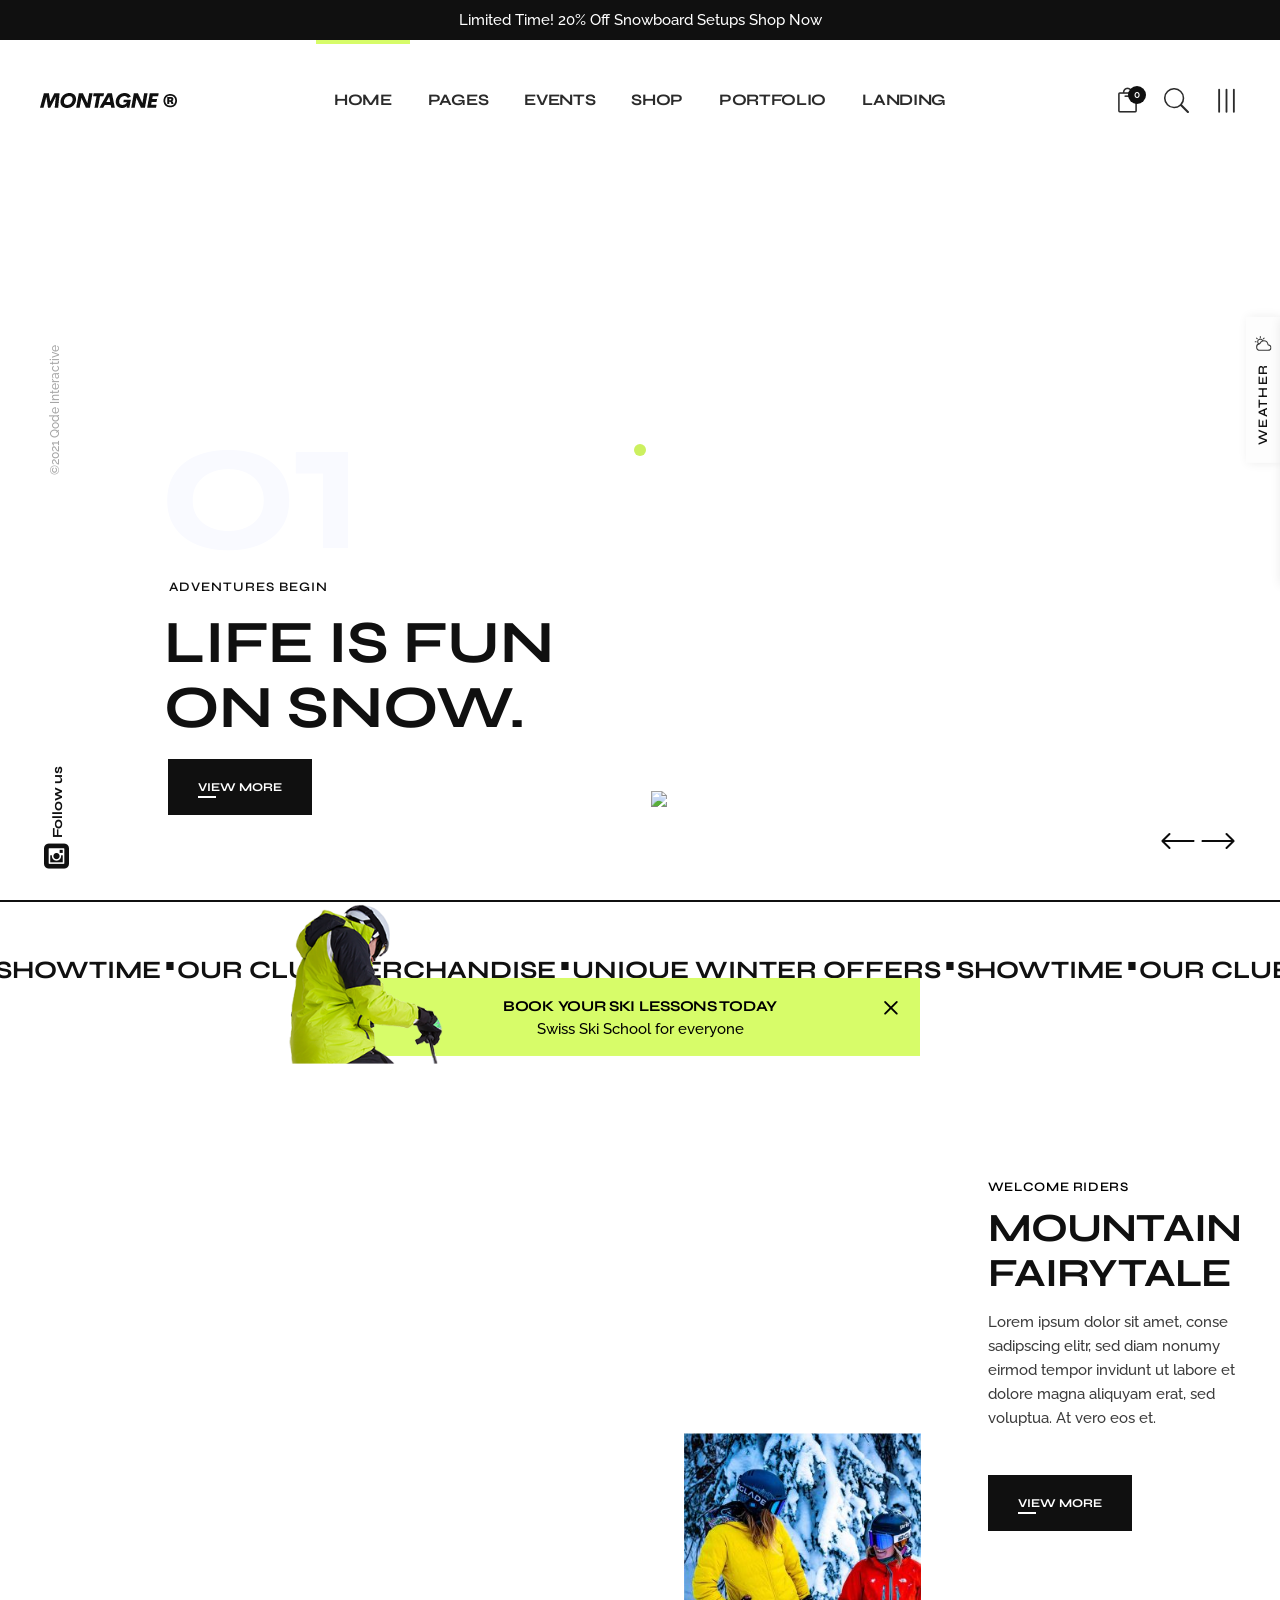
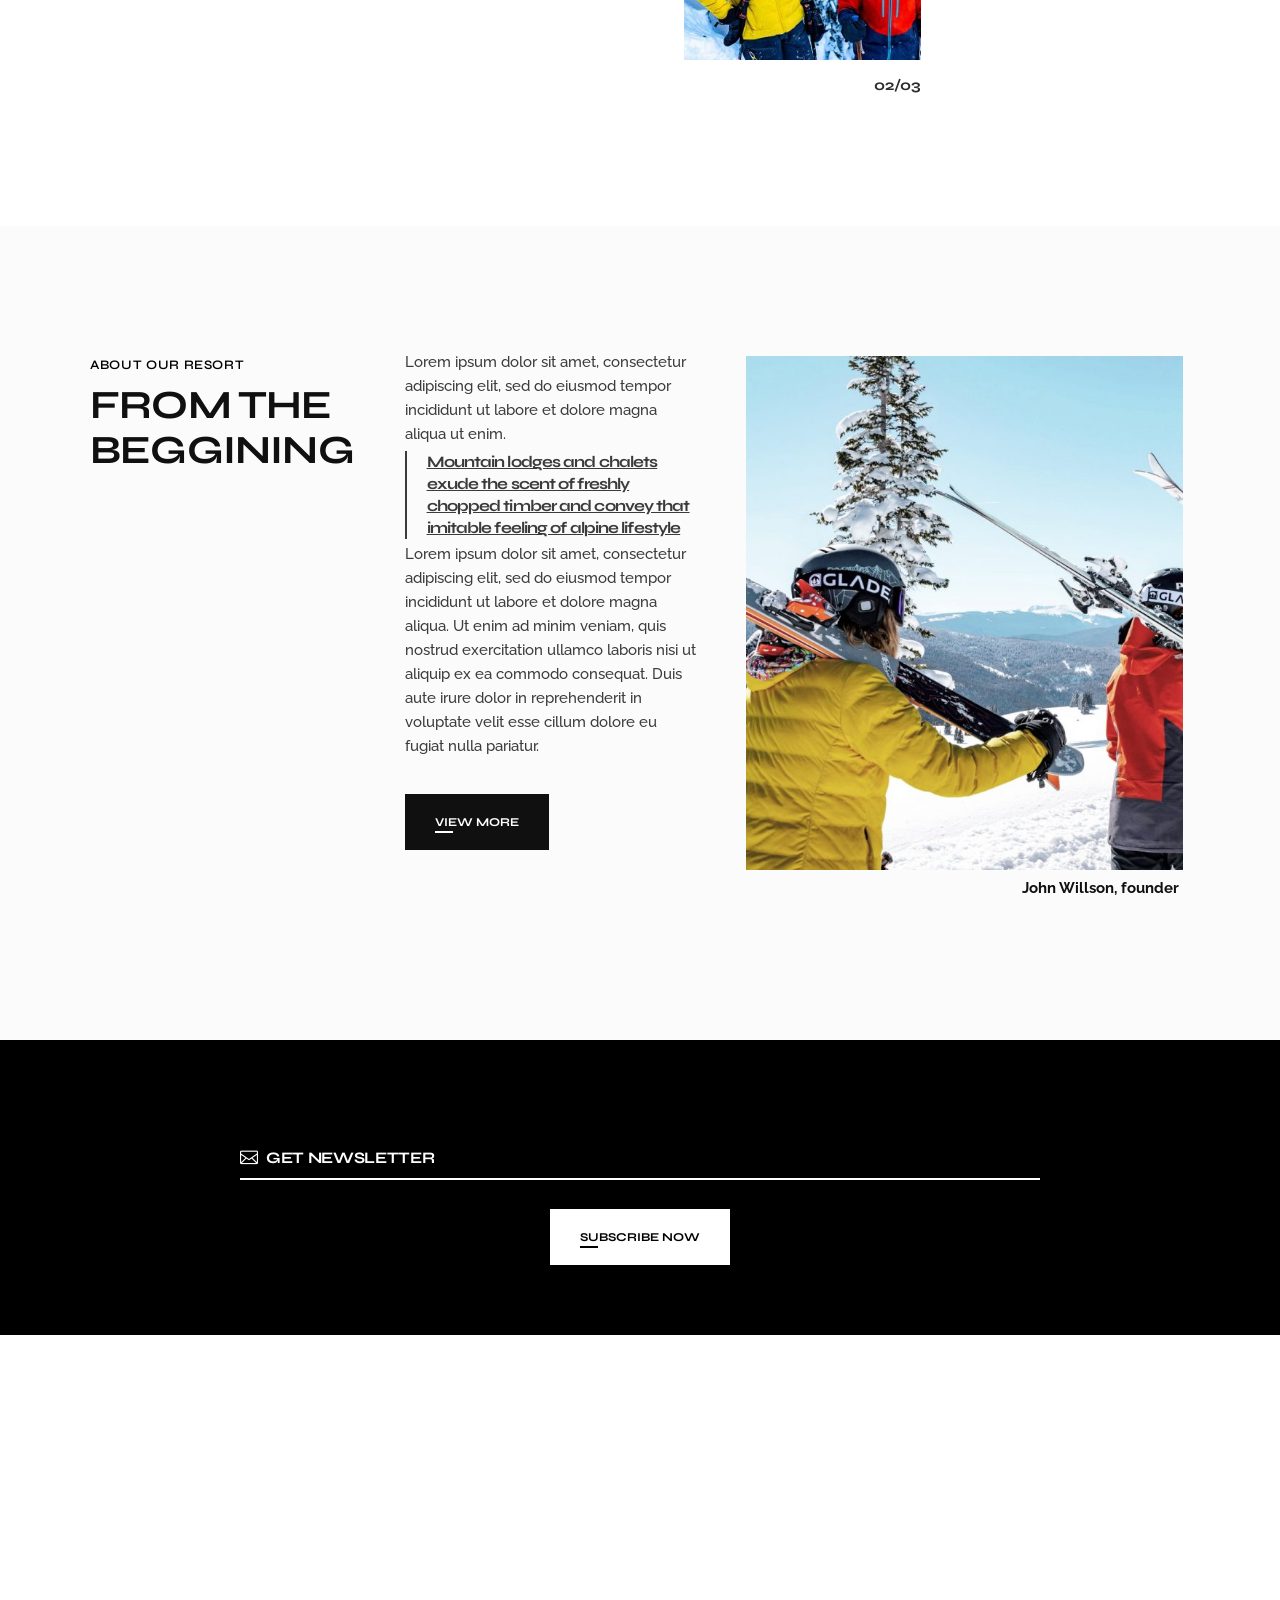
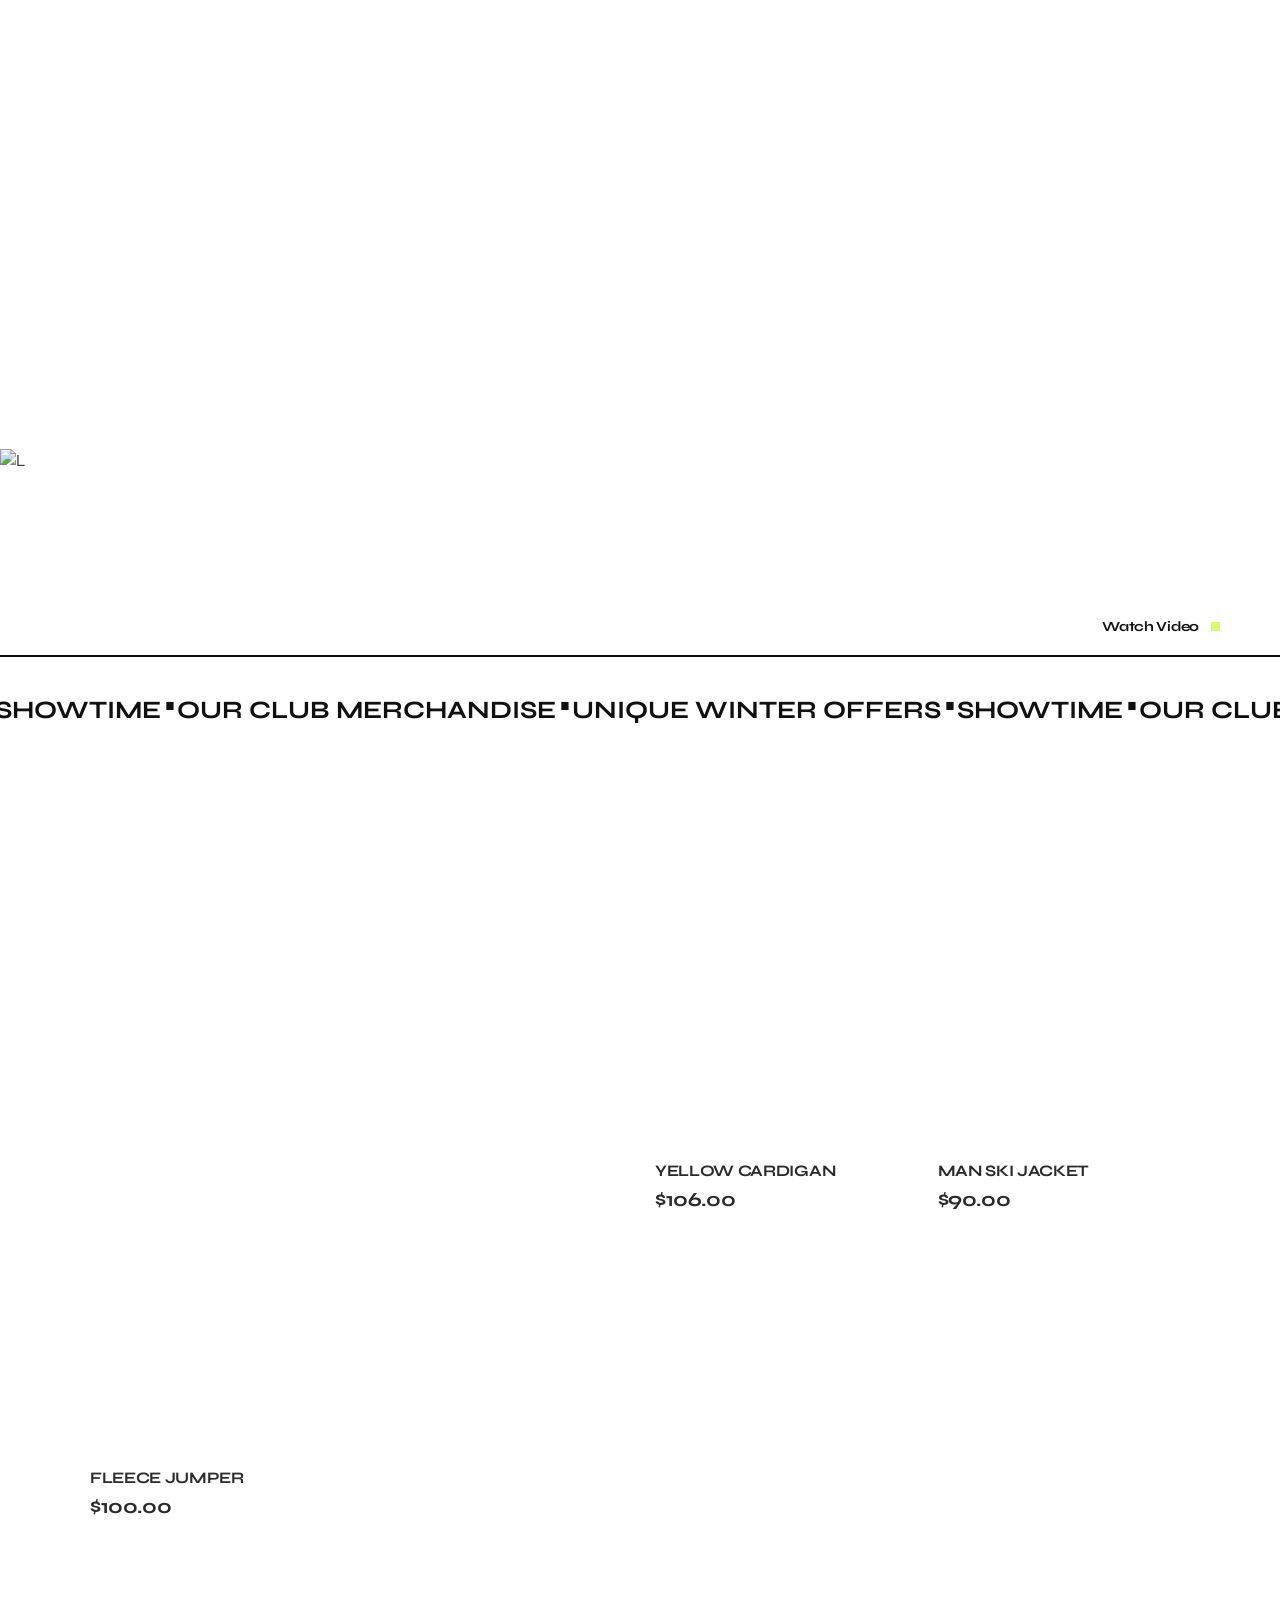
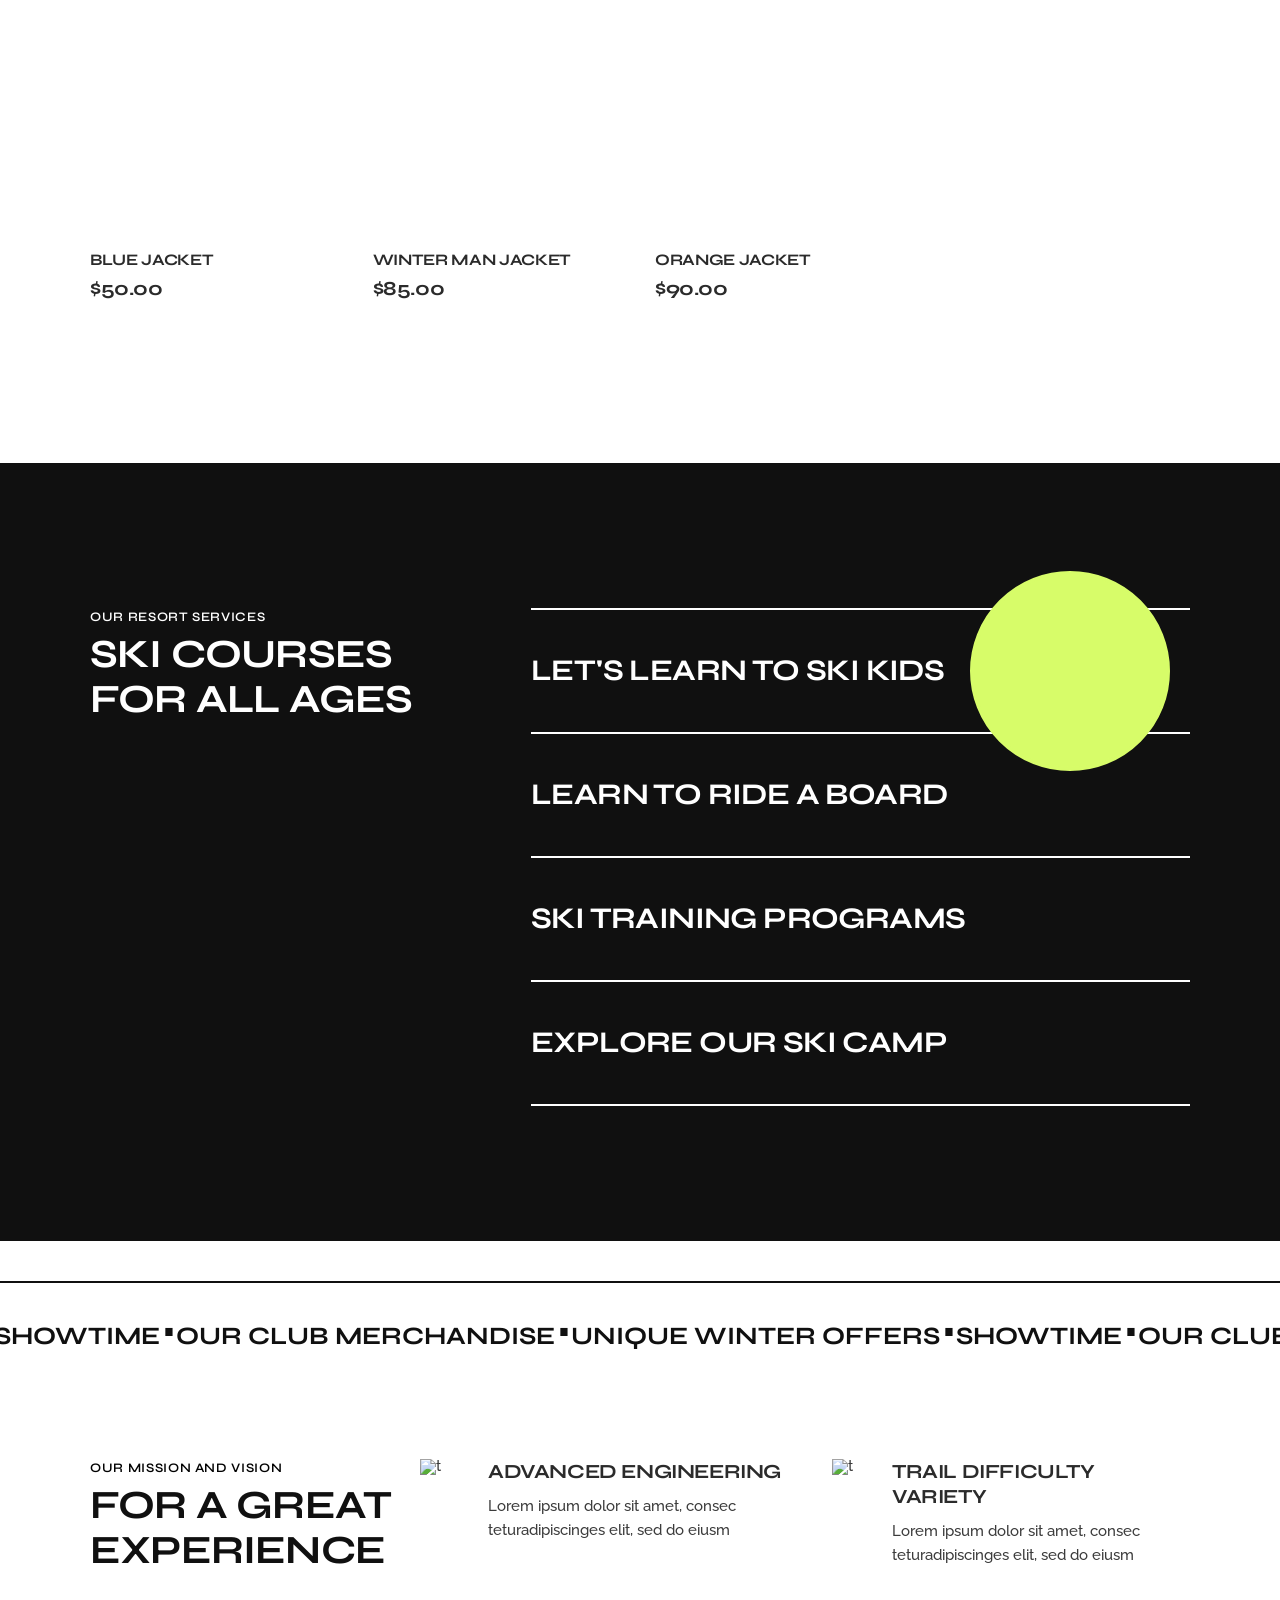
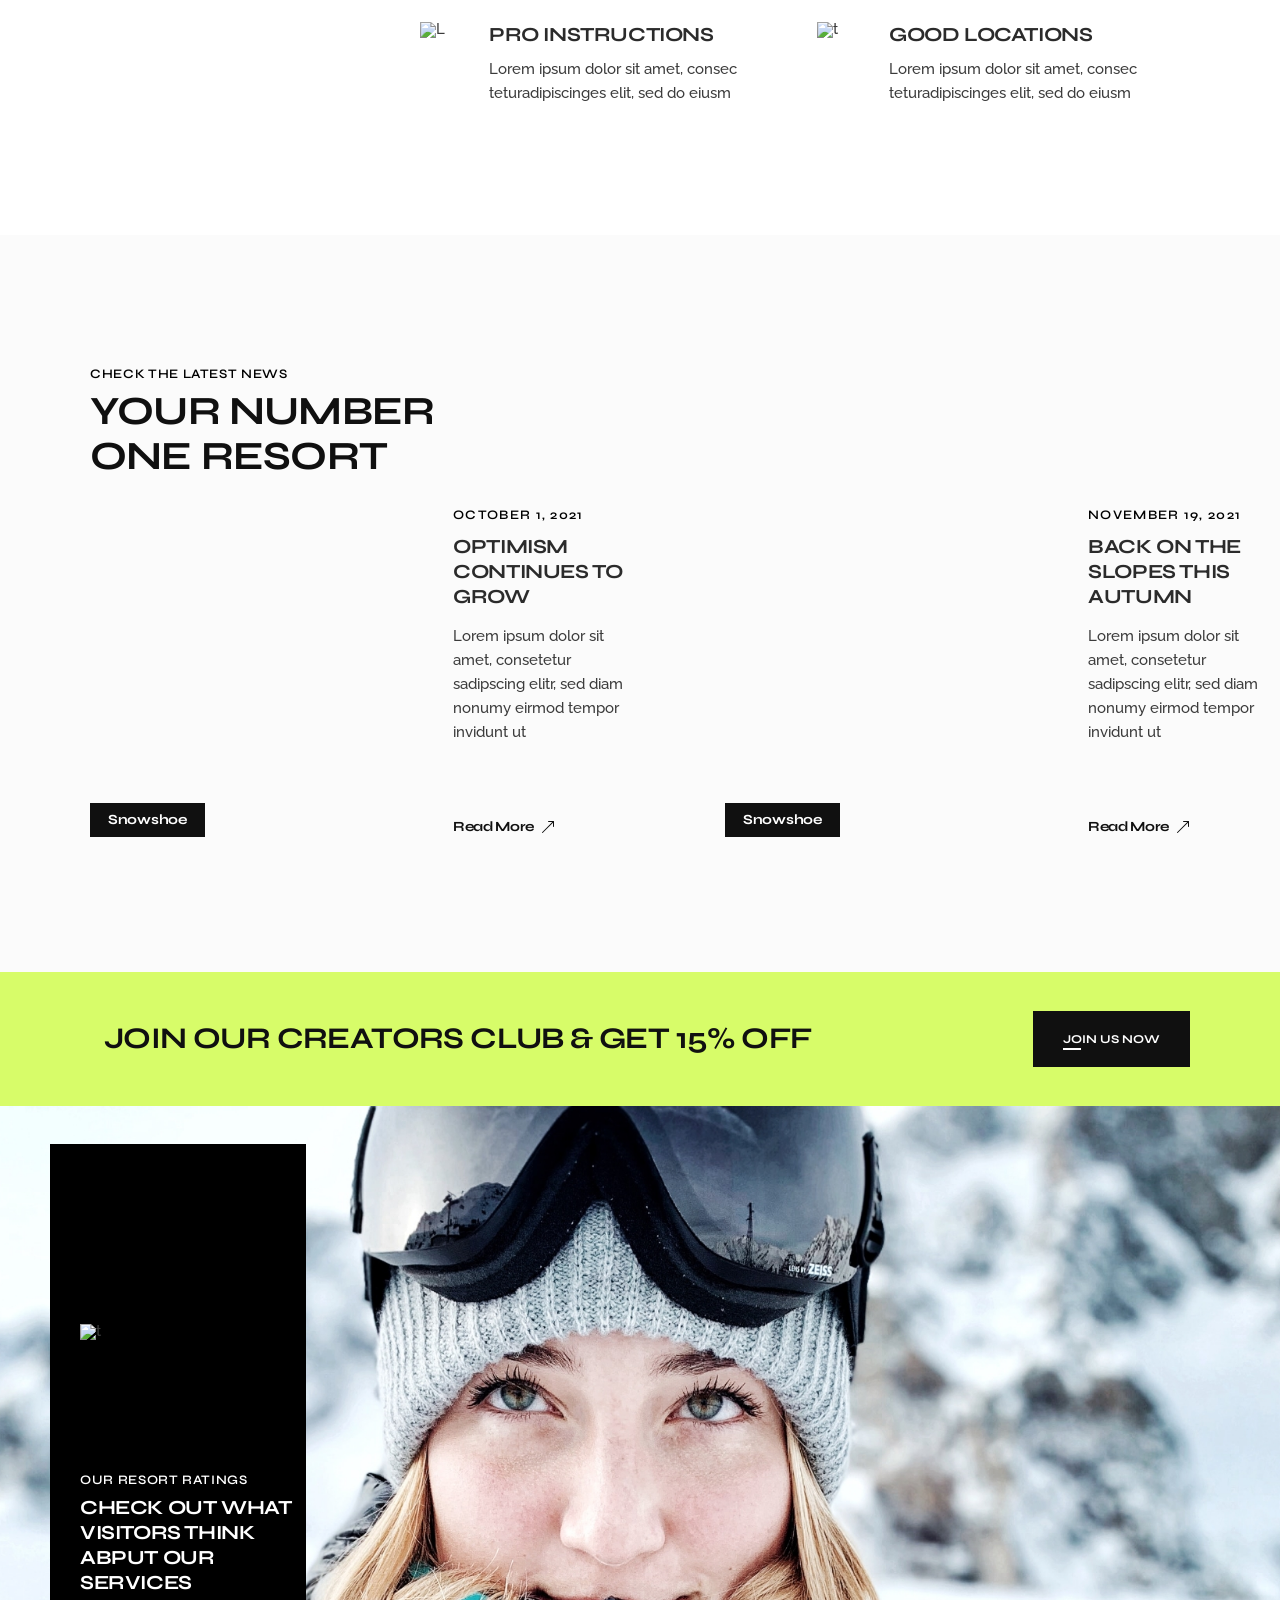
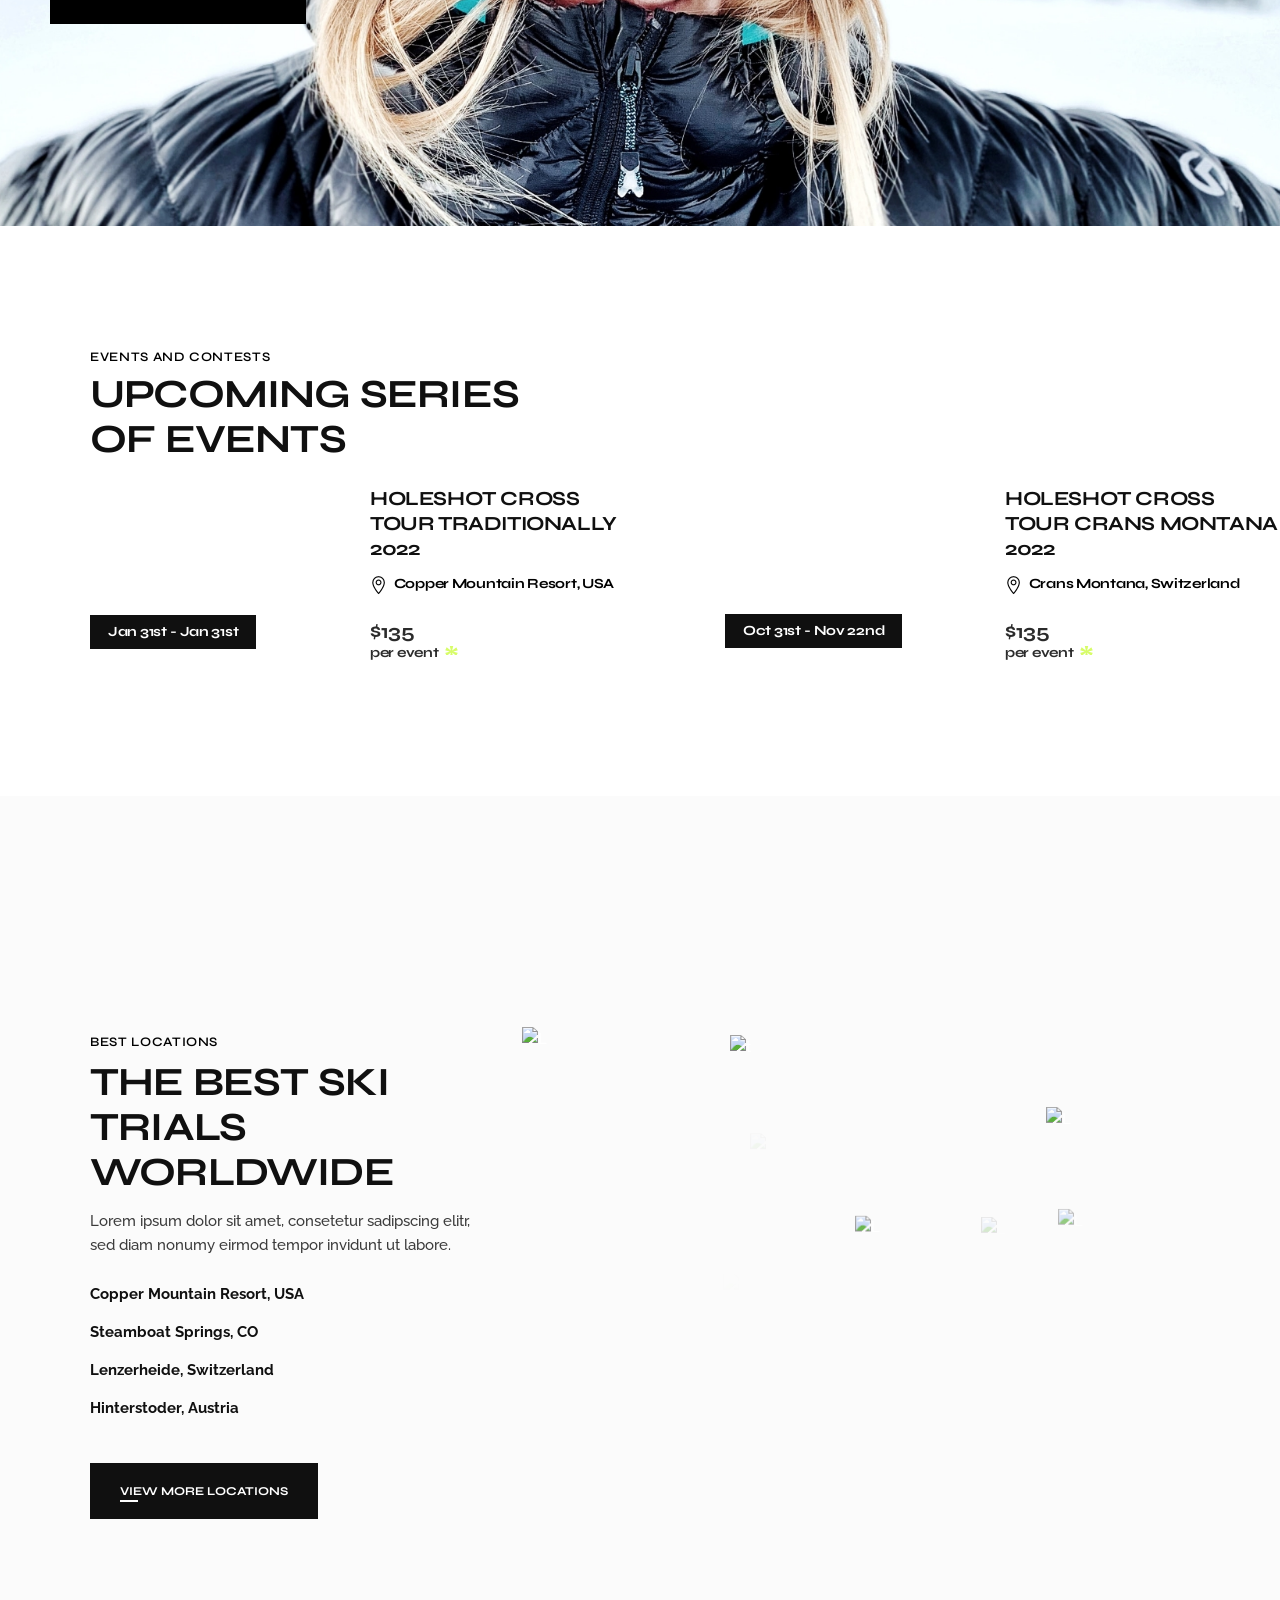
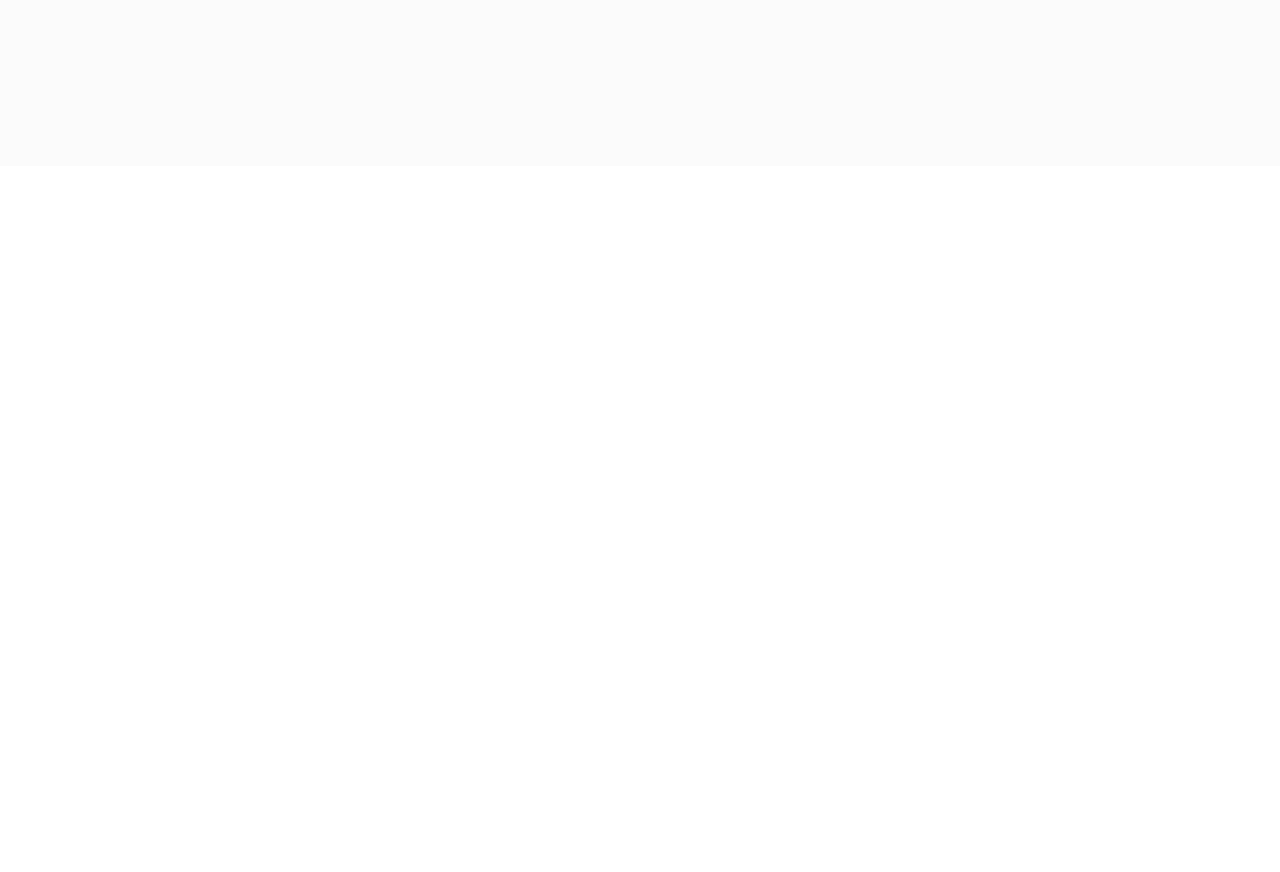
==== index.html @ 7d16e2bc "Initial commit" ====
<!DOCTYPE html>
<html lang="en-US" prefix="og: http://ogp.me/ns# fb: http://ogp.me/ns/fb# website: http://ogp.me/ns/website#">

<head>
    <meta charset="UTF-8">
    <meta name="viewport" content="width=device-width, initial-scale=1, user-scalable=yes">

    <title>Montagne &#8211; Winter Sports &amp; Ski Resort Theme</title>
    <meta name='robots' content='max-image-preview:large' />

    <!-- Google Tag Manager for WordPress by gtm4wp.com -->
    <script data-cfasync="false" data-pagespeed-no-defer>
        //<![CDATA[
        var gtm4wp_datalayer_name = "dataLayer";
        var dataLayer = dataLayer || [];
        //]]>
    </script>
    <!-- End Google Tag Manager for WordPress by gtm4wp.com -->
    <link rel='dns-prefetch' href='//export.qodethemes.com' />
    <link rel='dns-prefetch' href='//static.zdassets.com' />
    <link rel='dns-prefetch' href='//fonts.googleapis.com' />
    <link rel="alternate" type="application/rss+xml" title="Montagne &raquo; Feed"
        href="https://montagne.qodeinteractive.com/feed/" />
    <link rel="alternate" type="application/rss+xml" title="Montagne &raquo; Comments Feed"
        href="https://montagne.qodeinteractive.com/comments/feed/" />
    <script type="text/javascript">
        /* <![CDATA[ */
        window._wpemojiSettings = {
            "baseUrl": "https:\/\/s.w.org\/images\/core\/emoji\/15.0.3\/72x72\/",
            "ext": ".png",
            "svgUrl": "https:\/\/s.w.org\/images\/core\/emoji\/15.0.3\/svg\/",
            "svgExt": ".svg",
            "source": {
                "concatemoji": "https:\/\/montagne.qodeinteractive.com\/wp-includes\/js\/wp-emoji-release.min.js?ver=6.7"
            }
        };
        /*! This file is auto-generated */
        ! function (i, n) {
            var o, s, e;

            function c(e) {
                try {
                    var t = {
                        supportTests: e,
                        timestamp: (new Date).valueOf()
                    };
                    sessionStorage.setItem(o, JSON.stringify(t))
                } catch (e) { }
            }

            function p(e, t, n) {
                e.clearRect(0, 0, e.canvas.width, e.canvas.height), e.fillText(t, 0, 0);
                var t = new Uint32Array(e.getImageData(0, 0, e.canvas.width, e.canvas.height).data),
                    r = (e.clearRect(0, 0, e.canvas.width, e.canvas.height), e.fillText(n, 0, 0), new Uint32Array(e.getImageData(0, 0, e.canvas.width, e.canvas.height).data));
                return t.every(function (e, t) {
                    return e === r[t]
                })
            }

            function u(e, t, n) {
                switch (t) {
                    case "flag":
                        return n(e, "\ud83c\udff3\ufe0f\u200d\u26a7\ufe0f", "\ud83c\udff3\ufe0f\u200b\u26a7\ufe0f") ? !1 : !n(e, "\ud83c\uddfa\ud83c\uddf3", "\ud83c\uddfa\u200b\ud83c\uddf3") && !n(e, "\ud83c\udff4\udb40\udc67\udb40\udc62\udb40\udc65\udb40\udc6e\udb40\udc67\udb40\udc7f", "\ud83c\udff4\u200b\udb40\udc67\u200b\udb40\udc62\u200b\udb40\udc65\u200b\udb40\udc6e\u200b\udb40\udc67\u200b\udb40\udc7f");
                    case "emoji":
                        return !n(e, "\ud83d\udc26\u200d\u2b1b", "\ud83d\udc26\u200b\u2b1b")
                }
                return !1
            }

            function f(e, t, n) {
                var r = "undefined" != typeof WorkerGlobalScope && self instanceof WorkerGlobalScope ? new OffscreenCanvas(300, 150) : i.createElement("canvas"),
                    a = r.getContext("2d", {
                        willReadFrequently: !0
                    }),
                    o = (a.textBaseline = "top", a.font = "600 32px Arial", {});
                return e.forEach(function (e) {
                    o[e] = t(a, e, n)
                }), o
            }

            function t(e) {
                var t = i.createElement("script");
                t.src = e, t.defer = !0, i.head.appendChild(t)
            }
            "undefined" != typeof Promise && (o = "wpEmojiSettingsSupports", s = ["flag", "emoji"], n.supports = {
                everything: !0,
                everythingExceptFlag: !0
            }, e = new Promise(function (e) {
                i.addEventListener("DOMContentLoaded", e, {
                    once: !0
                })
            }), new Promise(function (t) {
                var n = function () {
                    try {
                        var e = JSON.parse(sessionStorage.getItem(o));
                        if ("object" == typeof e && "number" == typeof e.timestamp && (new Date).valueOf() < e.timestamp + 604800 && "object" == typeof e.supportTests) return e.supportTests
                    } catch (e) { }
                    return null
                }();
                if (!n) {
                    if ("undefined" != typeof Worker && "undefined" != typeof OffscreenCanvas && "undefined" != typeof URL && URL.createObjectURL && "undefined" != typeof Blob) try {
                        var e = "postMessage(" + f.toString() + "(" + [JSON.stringify(s), u.toString(), p.toString()].join(",") + "));",
                            r = new Blob([e], {
                                type: "text/javascript"
                            }),
                            a = new Worker(URL.createObjectURL(r), {
                                name: "wpTestEmojiSupports"
                            });
                        return void (a.onmessage = function (e) {
                            c(n = e.data), a.terminate(), t(n)
                        })
                    } catch (e) { }
                    c(n = f(s, u, p))
                }
                t(n)
            }).then(function (e) {
                for (var t in e) n.supports[t] = e[t], n.supports.everything = n.supports.everything && n.supports[t], "flag" !== t && (n.supports.everythingExceptFlag = n.supports.everythingExceptFlag && n.supports[t]);
                n.supports.everythingExceptFlag = n.supports.everythingExceptFlag && !n.supports.flag, n.DOMReady = !1, n.readyCallback = function () {
                    n.DOMReady = !0
                }
            }).then(function () {
                return e
            }).then(function () {
                var e;
                n.supports.everything || (n.readyCallback(), (e = n.source || {}).concatemoji ? t(e.concatemoji) : e.wpemoji && e.twemoji && (t(e.twemoji), t(e.wpemoji)))
            }))
        }((window, document), window._wpemojiSettings);
        /* ]]> */
    </script>
    <link rel='stylesheet' id='sb_instagram_styles-css' href='/plugins/instagram-feed/css/sbi-styles.min.css?ver=2.9.8'
        type='text/css' media='all' />
    <link rel='stylesheet' id='dripicons-css'
        href='/plugins/montagne-core/inc/icons/dripicons/assets/css/dripicons.min.css?ver=6.7' type='text/css'
        media='all' />
    <link rel='stylesheet' id='elegant-icons-css'
        href='/plugins/montagne-core/inc/icons/elegant-icons/assets/css/elegant-icons.min.css?ver=6.7' type='text/css'
        media='all' />
    <link rel='stylesheet' id='font-awesome-css'
        href='/plugins/montagne-core/inc/icons/font-awesome/assets/css/all.min.css?ver=6.7' type='text/css'
        media='all' />
    <link rel='stylesheet' id='fontkiko-css'
        href='/plugins/montagne-core/inc/icons/fontkiko/assets/css/kiko-all.min.css?ver=6.7' type='text/css'
        media='all' />
    <link rel='stylesheet' id='ionicons-css'
        href='/plugins/montagne-core/inc/icons/ionicons/assets/css/ionicons.min.css?ver=6.7' type='text/css'
        media='all' />
    <link rel='stylesheet' id='linea-icons-css'
        href='/plugins/montagne-core/inc/icons/linea-icons/assets/css/linea-icons.min.css?ver=6.7' type='text/css'
        media='all' />
    <link rel='stylesheet' id='linear-icons-css'
        href='/plugins/montagne-core/inc/icons/linear-icons/assets/css/linear-icons.min.css?ver=6.7' type='text/css'
        media='all' />
    <link rel='stylesheet' id='material-icons-css'
        href='https://fonts.googleapis.com/icon?family=Material+Icons&#038;ver=6.7' type='text/css' media='all' />
    <link rel='stylesheet' id='simple-line-icons-css'
        href='/plugins/montagne-core/inc/icons/simple-line-icons/assets/css/simple-line-icons.min.css?ver=6.7'
        type='text/css' media='all' />
    <style id='wp-emoji-styles-inline-css' type='text/css'>
        img.wp-smiley,
        img.emoji {
            display: inline !important;
            border: none !important;
            box-shadow: none !important;
            height: 1em !important;
            width: 1em !important;
            margin: 0 0.07em !important;
            vertical-align: -0.1em !important;
            background: none !important;
            padding: 0 !important;
        }
    </style>
    <link rel='stylesheet' id='wp-block-library-css'
        href='https://montagne.qodeinteractive.com/wp-includes/css/dist/block-library/style.min.css?ver=6.7'
        type='text/css' media='all' />
    <link rel='stylesheet' id='wc-blocks-vendors-style-css'
        href='/plugins/woocommerce/packages/woocommerce-blocks/build/wc-blocks-vendors-style.css?ver=6.3.3'
        type='text/css' media='all' />
    <link rel='stylesheet' id='wc-blocks-style-css'
        href='/plugins/woocommerce/packages/woocommerce-blocks/build/wc-blocks-style.css?ver=6.3.3' type='text/css'
        media='all' />
    <style id='classic-theme-styles-inline-css' type='text/css'>
        /*! This file is auto-generated */

        .wp-block-button__link {
            color: #fff;
            background-color: #32373c;
            border-radius: 9999px;
            box-shadow: none;
            text-decoration: none;
            padding: calc(.667em + 2px) calc(1.333em + 2px);
            font-size: 1.125em
        }

        .wp-block-file__button {
            background: #32373c;
            color: #fff;
            text-decoration: none
        }
    </style>
    <style id='global-styles-inline-css' type='text/css'>
        :root {
            --wp--preset--aspect-ratio--square: 1;
            --wp--preset--aspect-ratio--4-3: 4/3;
            --wp--preset--aspect-ratio--3-4: 3/4;
            --wp--preset--aspect-ratio--3-2: 3/2;
            --wp--preset--aspect-ratio--2-3: 2/3;
            --wp--preset--aspect-ratio--16-9: 16/9;
            --wp--preset--aspect-ratio--9-16: 9/16;
            --wp--preset--color--black: #000000;
            --wp--preset--color--cyan-bluish-gray: #abb8c3;
            --wp--preset--color--white: #ffffff;
            --wp--preset--color--pale-pink: #f78da7;
            --wp--preset--color--vivid-red: #cf2e2e;
            --wp--preset--color--luminous-vivid-orange: #ff6900;
            --wp--preset--color--luminous-vivid-amber: #fcb900;
            --wp--preset--color--light-green-cyan: #7bdcb5;
            --wp--preset--color--vivid-green-cyan: #00d084;
            --wp--preset--color--pale-cyan-blue: #8ed1fc;
            --wp--preset--color--vivid-cyan-blue: #0693e3;
            --wp--preset--color--vivid-purple: #9b51e0;
            --wp--preset--gradient--vivid-cyan-blue-to-vivid-purple: linear-gradient(135deg, rgba(6, 147, 227, 1) 0%, rgb(155, 81, 224) 100%);
            --wp--preset--gradient--light-green-cyan-to-vivid-green-cyan: linear-gradient(135deg, rgb(122, 220, 180) 0%, rgb(0, 208, 130) 100%);
            --wp--preset--gradient--luminous-vivid-amber-to-luminous-vivid-orange: linear-gradient(135deg, rgba(252, 185, 0, 1) 0%, rgba(255, 105, 0, 1) 100%);
            --wp--preset--gradient--luminous-vivid-orange-to-vivid-red: linear-gradient(135deg, rgba(255, 105, 0, 1) 0%, rgb(207, 46, 46) 100%);
            --wp--preset--gradient--very-light-gray-to-cyan-bluish-gray: linear-gradient(135deg, rgb(238, 238, 238) 0%, rgb(169, 184, 195) 100%);
            --wp--preset--gradient--cool-to-warm-spectrum: linear-gradient(135deg, rgb(74, 234, 220) 0%, rgb(151, 120, 209) 20%, rgb(207, 42, 186) 40%, rgb(238, 44, 130) 60%, rgb(251, 105, 98) 80%, rgb(254, 248, 76) 100%);
            --wp--preset--gradient--blush-light-purple: linear-gradient(135deg, rgb(255, 206, 236) 0%, rgb(152, 150, 240) 100%);
            --wp--preset--gradient--blush-bordeaux: linear-gradient(135deg, rgb(254, 205, 165) 0%, rgb(254, 45, 45) 50%, rgb(107, 0, 62) 100%);
            --wp--preset--gradient--luminous-dusk: linear-gradient(135deg, rgb(255, 203, 112) 0%, rgb(199, 81, 192) 50%, rgb(65, 88, 208) 100%);
            --wp--preset--gradient--pale-ocean: linear-gradient(135deg, rgb(255, 245, 203) 0%, rgb(182, 227, 212) 50%, rgb(51, 167, 181) 100%);
            --wp--preset--gradient--electric-grass: linear-gradient(135deg, rgb(202, 248, 128) 0%, rgb(113, 206, 126) 100%);
            --wp--preset--gradient--midnight: linear-gradient(135deg, rgb(2, 3, 129) 0%, rgb(40, 116, 252) 100%);
            --wp--preset--font-size--small: 13px;
            --wp--preset--font-size--medium: 20px;
            --wp--preset--font-size--large: 36px;
            --wp--preset--font-size--x-large: 42px;
            --wp--preset--spacing--20: 0.44rem;
            --wp--preset--spacing--30: 0.67rem;
            --wp--preset--spacing--40: 1rem;
            --wp--preset--spacing--50: 1.5rem;
            --wp--preset--spacing--60: 2.25rem;
            --wp--preset--spacing--70: 3.38rem;
            --wp--preset--spacing--80: 5.06rem;
            --wp--preset--shadow--natural: 6px 6px 9px rgba(0, 0, 0, 0.2);
            --wp--preset--shadow--deep: 12px 12px 50px rgba(0, 0, 0, 0.4);
            --wp--preset--shadow--sharp: 6px 6px 0px rgba(0, 0, 0, 0.2);
            --wp--preset--shadow--outlined: 6px 6px 0px -3px rgba(255, 255, 255, 1), 6px 6px rgba(0, 0, 0, 1);
            --wp--preset--shadow--crisp: 6px 6px 0px rgba(0, 0, 0, 1);
        }

        :where(.is-layout-flex) {
            gap: 0.5em;
        }

        :where(.is-layout-grid) {
            gap: 0.5em;
        }

        body .is-layout-flex {
            display: flex;
        }

        .is-layout-flex {
            flex-wrap: wrap;
            align-items: center;
        }

        .is-layout-flex> :is(*, div) {
            margin: 0;
        }

        body .is-layout-grid {
            display: grid;
        }

        .is-layout-grid> :is(*, div) {
            margin: 0;
        }

        :where(.wp-block-columns.is-layout-flex) {
            gap: 2em;
        }

        :where(.wp-block-columns.is-layout-grid) {
            gap: 2em;
        }

        :where(.wp-block-post-template.is-layout-flex) {
            gap: 1.25em;
        }

        :where(.wp-block-post-template.is-layout-grid) {
            gap: 1.25em;
        }

        .has-black-color {
            color: var(--wp--preset--color--black) !important;
        }

        .has-cyan-bluish-gray-color {
            color: var(--wp--preset--color--cyan-bluish-gray) !important;
        }

        .has-white-color {
            color: var(--wp--preset--color--white) !important;
        }

        .has-pale-pink-color {
            color: var(--wp--preset--color--pale-pink) !important;
        }

        .has-vivid-red-color {
            color: var(--wp--preset--color--vivid-red) !important;
        }

        .has-luminous-vivid-orange-color {
            color: var(--wp--preset--color--luminous-vivid-orange) !important;
        }

        .has-luminous-vivid-amber-color {
            color: var(--wp--preset--color--luminous-vivid-amber) !important;
        }

        .has-light-green-cyan-color {
            color: var(--wp--preset--color--light-green-cyan) !important;
        }

        .has-vivid-green-cyan-color {
            color: var(--wp--preset--color--vivid-green-cyan) !important;
        }

        .has-pale-cyan-blue-color {
            color: var(--wp--preset--color--pale-cyan-blue) !important;
        }

        .has-vivid-cyan-blue-color {
            color: var(--wp--preset--color--vivid-cyan-blue) !important;
        }

        .has-vivid-purple-color {
            color: var(--wp--preset--color--vivid-purple) !important;
        }

        .has-black-background-color {
            background-color: var(--wp--preset--color--black) !important;
        }

        .has-cyan-bluish-gray-background-color {
            background-color: var(--wp--preset--color--cyan-bluish-gray) !important;
        }

        .has-white-background-color {
            background-color: var(--wp--preset--color--white) !important;
        }

        .has-pale-pink-background-color {
            background-color: var(--wp--preset--color--pale-pink) !important;
        }

        .has-vivid-red-background-color {
            background-color: var(--wp--preset--color--vivid-red) !important;
        }

        .has-luminous-vivid-orange-background-color {
            background-color: var(--wp--preset--color--luminous-vivid-orange) !important;
        }

        .has-luminous-vivid-amber-background-color {
            background-color: var(--wp--preset--color--luminous-vivid-amber) !important;
        }

        .has-light-green-cyan-background-color {
            background-color: var(--wp--preset--color--light-green-cyan) !important;
        }

        .has-vivid-green-cyan-background-color {
            background-color: var(--wp--preset--color--vivid-green-cyan) !important;
        }

        .has-pale-cyan-blue-background-color {
            background-color: var(--wp--preset--color--pale-cyan-blue) !important;
        }

        .has-vivid-cyan-blue-background-color {
            background-color: var(--wp--preset--color--vivid-cyan-blue) !important;
        }

        .has-vivid-purple-background-color {
            background-color: var(--wp--preset--color--vivid-purple) !important;
        }

        .has-black-border-color {
            border-color: var(--wp--preset--color--black) !important;
        }

        .has-cyan-bluish-gray-border-color {
            border-color: var(--wp--preset--color--cyan-bluish-gray) !important;
        }

        .has-white-border-color {
            border-color: var(--wp--preset--color--white) !important;
        }

        .has-pale-pink-border-color {
            border-color: var(--wp--preset--color--pale-pink) !important;
        }

        .has-vivid-red-border-color {
            border-color: var(--wp--preset--color--vivid-red) !important;
        }

        .has-luminous-vivid-orange-border-color {
            border-color: var(--wp--preset--color--luminous-vivid-orange) !important;
        }

        .has-luminous-vivid-amber-border-color {
            border-color: var(--wp--preset--color--luminous-vivid-amber) !important;
        }

        .has-light-green-cyan-border-color {
            border-color: var(--wp--preset--color--light-green-cyan) !important;
        }

        .has-vivid-green-cyan-border-color {
            border-color: var(--wp--preset--color--vivid-green-cyan) !important;
        }

        .has-pale-cyan-blue-border-color {
            border-color: var(--wp--preset--color--pale-cyan-blue) !important;
        }

        .has-vivid-cyan-blue-border-color {
            border-color: var(--wp--preset--color--vivid-cyan-blue) !important;
        }

        .has-vivid-purple-border-color {
            border-color: var(--wp--preset--color--vivid-purple) !important;
        }

        .has-vivid-cyan-blue-to-vivid-purple-gradient-background {
            background: var(--wp--preset--gradient--vivid-cyan-blue-to-vivid-purple) !important;
        }

        .has-light-green-cyan-to-vivid-green-cyan-gradient-background {
            background: var(--wp--preset--gradient--light-green-cyan-to-vivid-green-cyan) !important;
        }

        .has-luminous-vivid-amber-to-luminous-vivid-orange-gradient-background {
            background: var(--wp--preset--gradient--luminous-vivid-amber-to-luminous-vivid-orange) !important;
        }

        .has-luminous-vivid-orange-to-vivid-red-gradient-background {
            background: var(--wp--preset--gradient--luminous-vivid-orange-to-vivid-red) !important;
        }

        .has-very-light-gray-to-cyan-bluish-gray-gradient-background {
            background: var(--wp--preset--gradient--very-light-gray-to-cyan-bluish-gray) !important;
        }

        .has-cool-to-warm-spectrum-gradient-background {
            background: var(--wp--preset--gradient--cool-to-warm-spectrum) !important;
        }

        .has-blush-light-purple-gradient-background {
            background: var(--wp--preset--gradient--blush-light-purple) !important;
        }

        .has-blush-bordeaux-gradient-background {
            background: var(--wp--preset--gradient--blush-bordeaux) !important;
        }

        .has-luminous-dusk-gradient-background {
            background: var(--wp--preset--gradient--luminous-dusk) !important;
        }

        .has-pale-ocean-gradient-background {
            background: var(--wp--preset--gradient--pale-ocean) !important;
        }

        .has-electric-grass-gradient-background {
            background: var(--wp--preset--gradient--electric-grass) !important;
        }

        .has-midnight-gradient-background {
            background: var(--wp--preset--gradient--midnight) !important;
        }

        .has-small-font-size {
            font-size: var(--wp--preset--font-size--small) !important;
        }

        .has-medium-font-size {
            font-size: var(--wp--preset--font-size--medium) !important;
        }

        .has-large-font-size {
            font-size: var(--wp--preset--font-size--large) !important;
        }

        .has-x-large-font-size {
            font-size: var(--wp--preset--font-size--x-large) !important;
        }

        :where(.wp-block-post-template.is-layout-flex) {
            gap: 1.25em;
        }

        :where(.wp-block-post-template.is-layout-grid) {
            gap: 1.25em;
        }

        :where(.wp-block-columns.is-layout-flex) {
            gap: 2em;
        }

        :where(.wp-block-columns.is-layout-grid) {
            gap: 2em;
        }

        :root :where(.wp-block-pullquote) {
            font-size: 1.5em;
            line-height: 1.6;
        }
    </style>
    <link rel='stylesheet' id='clone-posts-css' href='/plugins/clone-posts/public/css/clone-posts-public.css?ver=2.0.1'
        type='text/css' media='all' />
    <link rel='stylesheet' id='contact-form-7-css' href='/plugins/contact-form-7/includes/css/styles.css?ver=5.5.3'
        type='text/css' media='all' />
    <link rel='stylesheet' id='ctf_styles-css' href='/plugins/custom-twitter-feeds/css/ctf-styles.min.css?ver=1.8.4'
        type='text/css' media='all' />
    <link rel='stylesheet' id='rabbit_css-css'
        href='https://export.qodethemes.com/_toolbar/assets/css/rbt-modules.css?ver=6.7' type='text/css' media='all' />
    <style id='woocommerce-inline-inline-css' type='text/css'>
        .woocommerce form .form-row .required {
            visibility: visible;
        }
    </style>
    <link rel='stylesheet' id='swiper-css'
        href='/plugins/qi-addons-for-elementor/assets/plugins/swiper/swiper.min.css?ver=6.7' type='text/css'
        media='all' />
    <link rel='stylesheet' id='qi-addons-for-elementor-grid-style-css'
        href='/plugins/qi-addons-for-elementor/assets/css/grid.min.css?ver=6.7' type='text/css' media='all' />
    <link rel='stylesheet' id='qi-addons-for-elementor-helper-parts-style-css'
        href='/plugins/qi-addons-for-elementor/assets/css/helper-parts.min.css?ver=6.7' type='text/css' media='all' />
    <link rel='stylesheet' id='qi-addons-for-elementor-style-css'
        href='/plugins/qi-addons-for-elementor/assets/css/main.min.css?ver=6.7' type='text/css' media='all' />
    <link rel='stylesheet' id='perfect-scrollbar-css'
        href='/plugins/montagne-core/assets/plugins/perfect-scrollbar/perfect-scrollbar.css?ver=6.7' type='text/css'
        media='all' />
    <link rel='stylesheet' id='montagne-main-css'
        href='/themes/montagne/assets/css/main.min.css?ver=6.7'
        type='text/css' media='all' />
    <link rel='stylesheet' id='montagne-core-style-css'
        href='/plugins/montagne-core/assets/css/montagne-core.min.css?ver=6.7' type='text/css' media='all' />
    <link rel='stylesheet' id='montagne-google-fonts-css'
        href='https://fonts.googleapis.com/css?family=Syne%3A300%2C400%2C500%2C600%2C700%7CRaleway%3A300%2C400%2C500%2C600%2C700&#038;subset=latin-ext&#038;display=swap&#038;ver=1.0.0'
        type='text/css' media='all' />
    <link rel='stylesheet' id='montagne-grid-css'
        href='/themes/montagne/assets/css/grid.min.css?ver=6.7'
        type='text/css' media='all' />
    <link rel='stylesheet' id='montagne-style-css'
        href='/themes/montagne/style.css?ver=6.7' type='text/css'
        media='all' />
    <style id='montagne-style-inline-css' type='text/css'>
        #qodef-page-outer {
            margin-top: -160px;
        }

        @media only screen and (max-width: 1024px) {
            #qodef-page-outer {
                margin-top: -70px;
            }
        }

        @font-face {
            font-family: CerebriSansPro-ExtraBoldItalic;
            src: url(/uploads/2021/12/CerebriSansPro-ExtraBoldItalic.ttf) format("truetype"), url(/uploads/2021/12/CerebriSansPro-ExtraBoldItalic.otf) format("truetype");
        }

        #qodef-page-footer-top-area-inner.qodef-central-separator--enabled .qodef-footer-separator-holder .qodef-line {
            background-color: #ffffff;
        }

        #qodef-page-footer-bottom-area-inner {
            padding-top: 16px;
            padding-bottom: 16px;
        }

        #qodef-page-footer-top-area-inner.qodef-central-separator--enabled .qodef-footer-separator-holder .qodef-line {
            background-color: #ffffff;
        }

        #qodef-fullscreen-area .qodef-fullscreen-menu-additional-holder .qodef-fullscreen-menu-background-image {
            background-image: url(/uploads/2021/09/fullscreen-img-01.jpg);
        }

        #qodef-fullscreen-area .qodef-fullscreen-menu-widget-holder {
            background-color: #d7fc69;
        }

        #qodef-page-inner {
            padding: 0px;
        }

        @media only screen and (max-width: 1024px) {
            #qodef-page-inner {
                padding: 0px;
            }
        }

        .qodef-header-sticky {
            background-color: #ffffff;
        }

        #qodef-top-area {
            background-color: #101010;
        }

        #qodef-top-area-inner {
            height: 40px;
        }

        #qodef-marketing-popup-modal .qodef-mp-content-container {
            background-color: #d7fc69;
        }

        #qodef-page-spinner .qodef-m-inner {
            background-color: #ffffff;
            color: #ffffff;
        }

        .qodef-page-title .qodef-m-content {
            padding-top: 160px;
        }

        @media only screen and (max-width: 1024px) {
            .qodef-page-title .qodef-m-content {
                padding-top: 70px;
            }
        }

        .qodef-header--standard #qodef-page-header {
            height: 120px;
        }
    </style>
    <link rel='stylesheet' id='montagne-core-elementor-css'
        href='/plugins/montagne-core/inc/plugins/elementor/assets/css/elementor.min.css?ver=6.7' type='text/css'
        media='all' />
    <link rel='stylesheet' id='elementor-icons-css'
        href='/plugins/elementor/assets/lib/eicons/css/elementor-icons.min.css?ver=5.13.0' type='text/css'
        media='all' />
    <link rel='stylesheet' id='elementor-frontend-css'
        href='/uploads/elementor/css/custom-frontend-lite.min.css?ver=1639571583'
        type='text/css' media='all' />
    <style id='elementor-frontend-inline-css' type='text/css'>
        .elementor-kit-5 {
            --e-global-color-primary: #6EC1E4;
            --e-global-color-secondary: #54595F;
            --e-global-color-text: #7A7A7A;
            --e-global-color-accent: #61CE70;
            --e-global-typography-primary-font-family: "Roboto";
            --e-global-typography-primary-font-weight: 600;
            --e-global-typography-secondary-font-family: "Roboto Slab";
            --e-global-typography-secondary-font-weight: 400;
            --e-global-typography-text-font-family: "Roboto";
            --e-global-typography-text-font-weight: 400;
            --e-global-typography-accent-font-family: "Roboto";
            --e-global-typography-accent-font-weight: 500;
        }

        .elementor-section.elementor-section-boxed>.elementor-container {
            max-width: 1300px;
        }

        .elementor-widget:not(:last-child) {
            margin-bottom: 20px;
        }

            {}

        h1.entry-title {
            display: var(--page-title-display);
        }

        @media(max-width:1025px) {
            .elementor-section.elementor-section-boxed>.elementor-container {
                max-width: 1024px;
            }
        }

        @media(max-width:767px) {
            .elementor-section.elementor-section-boxed>.elementor-container {
                max-width: 767px;
            }
        }

        .elementor-14 .elementor-element.elementor-element-cf53318 {
            margin-top: 0px;
            margin-bottom: 0px;
            padding: 0px 0px 0px 0px;
        }

        .elementor-14 .elementor-element.elementor-element-26e71d2>.elementor-element-populated {
            margin: 0px 0px 0px 0px;
            --e-column-margin-right: 0px;
            --e-column-margin-left: 0px;
            padding: 0px 0px 0px 0px;
        }

        .elementor-14 .elementor-element.elementor-element-04fd873 {
            margin-top: 0px;
            margin-bottom: 0px;
            padding: 0px 0px 065px 0px;
        }

        .elementor-14 .elementor-element.elementor-element-6a65639>.elementor-element-populated {
            margin: 0px 0px 0px 0px;
            --e-column-margin-right: 0px;
            --e-column-margin-left: 0px;
            padding: 0px 0px 0px 0px;
        }

        .elementor-14 .elementor-element.elementor-element-cfcf174 {
            --divider-border-style: solid;
            --divider-color: #101010;
            --divider-border-width: 2px;
        }

        .elementor-14 .elementor-element.elementor-element-cfcf174 .elementor-divider-separator {
            width: 100%;
        }

        .elementor-14 .elementor-element.elementor-element-cfcf174>.elementor-widget-container {
            margin: 0px 0px 0px 0px;
            padding: 0px 0px 0px 0px;
        }

        .elementor-14 .elementor-element.elementor-element-59c427f>.elementor-widget-container {
            margin: 0px 0px 0px 0px;
            padding: 34px 0px 0px 0px;
        }

        .elementor-14 .elementor-element.elementor-element-d2a2dab {
            margin-top: 0px;
            margin-bottom: 0px;
            padding: 0px 0px 165px 0px;
        }

        .elementor-14 .elementor-element.elementor-element-fb2a7e5>.elementor-element-populated {
            margin: 0px 0px 0px 0px;
            --e-column-margin-right: 0px;
            --e-column-margin-left: 0px;
            padding: 0px 0px 0px 46px;
        }

        .elementor-14 .elementor-element.elementor-element-dd050bd>.elementor-widget-container {
            margin: 0px 0px 0px 0px;
            padding: 0px 0px 0px 0px;
        }

        .elementor-bc-flex-widget .elementor-14 .elementor-element.elementor-element-1d2e846.elementor-column .elementor-widget-wrap {
            align-items: flex-end;
        }

        .elementor-14 .elementor-element.elementor-element-1d2e846.elementor-column.elementor-element[data-element_type="column"]>.elementor-widget-wrap.elementor-element-populated {
            align-content: flex-end;
            align-items: flex-end;
        }

        .elementor-14 .elementor-element.elementor-element-1d2e846>.elementor-element-populated {
            margin: 0px 0px 0px 0px;
            --e-column-margin-right: 0px;
            --e-column-margin-left: 0px;
            padding: 0px 0px 0px 32px;
        }

        .elementor-14 .elementor-element.elementor-element-be0f289>.elementor-widget-container {
            margin: 0px 0px -35px 0px;
            padding: 0px 0px 0px 0px;
        }

        .elementor-14 .elementor-element.elementor-element-5663a96>.elementor-element-populated {
            margin: 0px 0px 0px 0px;
            --e-column-margin-right: 0px;
            --e-column-margin-left: 0px;
            padding: 160px 0px 0px 74px;
        }

        .elementor-14 .elementor-element.elementor-element-8b28c0c>.elementor-widget-container {
            margin: -5px 0px 0px 0px;
            padding: 0px 0px 0px 0px;
        }

        .elementor-14 .elementor-element.elementor-element-8b28c0c {
            width: auto;
            max-width: auto;
            align-self: flex-end;
        }

        .elementor-14 .elementor-element.elementor-element-154eec6>.elementor-widget-container {
            margin: 0px 0px 0px 0px;
            padding: 45px 0px 0px 0px;
        }

        .elementor-14 .elementor-element.elementor-element-154eec6 {
            width: auto;
            max-width: auto;
        }

        .elementor-14 .elementor-element.elementor-element-386f6be:not(.elementor-motion-effects-element-type-background),
        .elementor-14 .elementor-element.elementor-element-386f6be>.elementor-motion-effects-container>.elementor-motion-effects-layer {
            background-color: #FBFBFB;
        }

        .elementor-14 .elementor-element.elementor-element-386f6be {
            transition: background 0.3s, border 0.3s, border-radius 0.3s, box-shadow 0.3s;
            margin-top: 0px;
            margin-bottom: 0px;
            padding: 0px 0px 120px 0px;
        }

        .elementor-14 .elementor-element.elementor-element-386f6be>.elementor-background-overlay {
            transition: background 0.3s, border-radius 0.3s, opacity 0.3s;
        }

        .elementor-14 .elementor-element.elementor-element-77919fc>.elementor-element-populated {
            margin: 0px 0px 0px 0px;
            --e-column-margin-right: 0px;
            --e-column-margin-left: 0px;
            padding: 130px 0px 0px 0px;
        }

        .elementor-14 .elementor-element.elementor-element-9ca4a9a>.elementor-widget-container {
            margin: 0px 0px 0px 0px;
            padding: 0px 0px 0px 0px;
        }

        .elementor-14 .elementor-element.elementor-element-b42802b>.elementor-element-populated {
            margin: 0px 0px 0px 0px;
            --e-column-margin-right: 0px;
            --e-column-margin-left: 0px;
            padding: 120px 0px 0px 10px;
        }

        .elementor-14 .elementor-element.elementor-element-4487d8d>.elementor-widget-container {
            margin: 0px 0px 0px 0px;
            padding: 0px 0px 0px 0px;
        }

        .elementor-14 .elementor-element.elementor-element-b83c8ad {
            text-align: left;
            font-family: "Syne", Sans-serif;
            font-size: 16px;
            font-weight: 700;
            text-transform: none;
            line-height: 22px;
            letter-spacing: -0.9px;
            width: 450px;
            max-width: 450px;
        }

        .elementor-14 .elementor-element.elementor-element-b83c8ad>.elementor-widget-container {
            margin: -35px 0px 0px 0px;
            padding: 0px 0px 0px 20px;
            border-style: solid;
            border-width: 0px 0px 0px 2px;
            border-radius: 0px 0px 0px 0px;
        }

        .elementor-14 .elementor-element.elementor-element-1fe19e9>.elementor-widget-container {
            margin: -17px 0px 0px 0px;
            padding: 0px 0px 0px 0px;
        }

        .elementor-14 .elementor-element.elementor-element-cda6338>.elementor-widget-container {
            margin: 0px 0px 0px 0px;
            padding: 6px 0px 0px 0px;
        }

        .elementor-14 .elementor-element.elementor-element-c606842>.elementor-element-populated {
            margin: 0px 0px 0px 0px;
            --e-column-margin-right: 0px;
            --e-column-margin-left: 0px;
            padding: 135px 0px 0px 108px;
        }

        .elementor-14 .elementor-element.elementor-element-61ccf9e {
            margin-top: -24px;
            margin-bottom: 0px;
            padding: 0px 0px 0px 0px;
        }

        .elementor-14 .elementor-element.elementor-element-7cc5749.elementor-column>.elementor-widget-wrap {
            justify-content: flex-end;
        }

        .elementor-14 .elementor-element.elementor-element-7cc5749>.elementor-element-populated {
            margin: 0px 0px 0px 0px;
            --e-column-margin-right: 0px;
            --e-column-margin-left: 0px;
            padding: 0px 0px 0px 0px;
        }

        .elementor-14 .elementor-element.elementor-element-c2cd75b {
            color: #101010;
            width: auto;
            max-width: auto;
        }

        .elementor-14 .elementor-element.elementor-element-50c011e>.elementor-container {
            max-width: 860px;
        }

        .elementor-14 .elementor-element.elementor-element-50c011e:not(.elementor-motion-effects-element-type-background),
        .elementor-14 .elementor-element.elementor-element-50c011e>.elementor-motion-effects-container>.elementor-motion-effects-layer {
            background-color: #000000;
        }

        .elementor-14 .elementor-element.elementor-element-50c011e {
            transition: background 0.3s, border 0.3s, border-radius 0.3s, box-shadow 0.3s;
            margin-top: 0px;
            margin-bottom: 0px;
            padding: 98px 0px 70px 0px;
        }

        .elementor-14 .elementor-element.elementor-element-50c011e>.elementor-background-overlay {
            transition: background 0.3s, border-radius 0.3s, opacity 0.3s;
        }

        .elementor-14 .elementor-element.elementor-element-6f9f159>.elementor-element-populated {
            margin: 0px 0px 0px 0px;
            --e-column-margin-right: 0px;
            --e-column-margin-left: 0px;
            padding: 0px 0px 0px 0px;
        }

        .elementor-14 .elementor-element.elementor-element-454e6cc>.elementor-container {
            min-height: 920px;
        }

        .elementor-14 .elementor-element.elementor-element-454e6cc {
            transition: background 0.3s, border 0.3s, border-radius 0.3s, box-shadow 0.3s;
            margin-top: 0px;
            margin-bottom: 0px;
            padding: 0px 0px 0px 0px;
        }

        .elementor-14 .elementor-element.elementor-element-454e6cc>.elementor-background-overlay {
            transition: background 0.3s, border-radius 0.3s, opacity 0.3s;
        }

        .elementor-bc-flex-widget .elementor-14 .elementor-element.elementor-element-b575a3a.elementor-column .elementor-widget-wrap {
            align-items: flex-end;
        }

        .elementor-14 .elementor-element.elementor-element-b575a3a.elementor-column.elementor-element[data-element_type="column"]>.elementor-widget-wrap.elementor-element-populated {
            align-content: flex-end;
            align-items: flex-end;
        }

        .elementor-14 .elementor-element.elementor-element-b575a3a>.elementor-element-populated {
            margin: 0px 0px 0px 0px;
            --e-column-margin-right: 0px;
            --e-column-margin-left: 0px;
            padding: 0px 0px 0px 0px;
        }

        .elementor-14 .elementor-element.elementor-element-9223cd5 {
            margin-top: 0px;
            margin-bottom: 0px;
            padding: 0px 0px 065px 0px;
        }

        .elementor-14 .elementor-element.elementor-element-a6fb4ef>.elementor-element-populated {
            margin: 0px 0px 0px 0px;
            --e-column-margin-right: 0px;
            --e-column-margin-left: 0px;
            padding: 0px 0px 0px 0px;
        }

        .elementor-14 .elementor-element.elementor-element-5bb71ed {
            --divider-border-style: solid;
            --divider-color: #101010;
            --divider-border-width: 2px;
        }

        .elementor-14 .elementor-element.elementor-element-5bb71ed .elementor-divider-separator {
            width: 100%;
        }

        .elementor-14 .elementor-element.elementor-element-5bb71ed>.elementor-widget-container {
            margin: 0px 0px 0px 0px;
            padding: 0px 0px 0px 0px;
        }

        .elementor-14 .elementor-element.elementor-element-f9b2460>.elementor-widget-container {
            margin: 0px 0px 0px 0px;
            padding: 19px 0px 0px 0px;
        }

        .elementor-14 .elementor-element.elementor-element-adbc4db {
            margin-top: 0px;
            margin-bottom: 0px;
            padding: 84px 0px 146px 0px;
        }

        .elementor-14 .elementor-element.elementor-element-6872f56>.elementor-element-populated {
            margin: 0px 0px 0px 0px;
            --e-column-margin-right: 0px;
            --e-column-margin-left: 0px;
            padding: 0px 0px 0px 0px;
        }

        .elementor-14 .elementor-element.elementor-element-11e40ad:not(.elementor-motion-effects-element-type-background),
        .elementor-14 .elementor-element.elementor-element-11e40ad>.elementor-motion-effects-container>.elementor-motion-effects-layer {
            background-color: #101010;
        }

        .elementor-14 .elementor-element.elementor-element-11e40ad {
            transition: background 0.3s, border 0.3s, border-radius 0.3s, box-shadow 0.3s;
            margin-top: 0px;
            margin-bottom: 0px;
            padding: 145px 0px 135px 0px;
        }

        .elementor-14 .elementor-element.elementor-element-11e40ad>.elementor-background-overlay {
            transition: background 0.3s, border-radius 0.3s, opacity 0.3s;
        }

        .elementor-14 .elementor-element.elementor-element-fc21ec1>.elementor-element-populated {
            transition: background 0.3s, border 0.3s, border-radius 0.3s, box-shadow 0.3s;
            margin: 0px 0px 0px 0px;
            --e-column-margin-right: 0px;
            --e-column-margin-left: 0px;
            padding: 0px 0px 0px 0px;
        }

        .elementor-14 .elementor-element.elementor-element-fc21ec1>.elementor-element-populated>.elementor-background-overlay {
            transition: background 0.3s, border-radius 0.3s, opacity 0.3s;
        }

        .elementor-14 .elementor-element.elementor-element-dd4a7a6>.elementor-widget-container {
            margin: 0px 0px 0px 0px;
            padding: 0px 0px 0px 0px;
        }

        .elementor-14 .elementor-element.elementor-element-dd4a7a6 {
            width: 380px;
            max-width: 380px;
        }

        .elementor-14 .elementor-element.elementor-element-9b26bd7>.elementor-element-populated {
            transition: background 0.3s, border 0.3s, border-radius 0.3s, box-shadow 0.3s;
            margin: 0px 0px 0px 0px;
            --e-column-margin-right: 0px;
            --e-column-margin-left: 0px;
            padding: 0px 0px 0px 0px;
        }

        .elementor-14 .elementor-element.elementor-element-9b26bd7>.elementor-element-populated>.elementor-background-overlay {
            transition: background 0.3s, border-radius 0.3s, opacity 0.3s;
        }

        .elementor-14 .elementor-element.elementor-element-cbae231>.elementor-widget-container {
            margin: 0px 0px 0px 0px;
            padding: 0px 0px 0px 0px;
        }

        .elementor-14 .elementor-element.elementor-element-a44e634 {
            margin-top: 25px;
            margin-bottom: 0px;
            padding: 0px 0px 0px 0px;
        }

        .elementor-14 .elementor-element.elementor-element-1843c6a>.elementor-element-populated {
            margin: 0px 0px 0px 0px;
            --e-column-margin-right: 0px;
            --e-column-margin-left: 0px;
            padding: 0px 0px 0px 0px;
        }

        .elementor-14 .elementor-element.elementor-element-29d6992 {
            --divider-border-style: solid;
            --divider-color: #101010;
            --divider-border-width: 2px;
        }

        .elementor-14 .elementor-element.elementor-element-29d6992 .elementor-divider-separator {
            width: 100%;
        }

        .elementor-14 .elementor-element.elementor-element-29d6992 .elementor-divider {
            padding-top: 15px;
            padding-bottom: 15px;
        }

        .elementor-14 .elementor-element.elementor-element-29d6992>.elementor-widget-container {
            margin: 0px 0px 0px 0px;
            padding: 0px 0px 0px 0px;
        }

        .elementor-14 .elementor-element.elementor-element-7c15409>.elementor-widget-container {
            margin: 4px 0px 0px 0px;
            padding: 0px 0px 0px 0px;
        }

        .elementor-14 .elementor-element.elementor-element-7553bb6 {
            margin-top: 110px;
            margin-bottom: 0px;
            padding: 0px 0px 0px 0px;
        }

        .elementor-14 .elementor-element.elementor-element-59f9904>.elementor-element-populated {
            margin: 0px 0px 0px 0px;
            --e-column-margin-right: 0px;
            --e-column-margin-left: 0px;
            padding: 0px 0px 0px 0px;
        }

        .elementor-14 .elementor-element.elementor-element-b0d9b73>.elementor-widget-container {
            margin: 0px 0px 0px 0px;
            padding: 0px 0px 0px 0px;
        }

        .elementor-14 .elementor-element.elementor-element-baa0cca>.elementor-element-populated {
            margin: 0px 0px 0px 0px;
            --e-column-margin-right: 0px;
            --e-column-margin-left: 0px;
            padding: 0px 0px 0px 0px;
        }

        .elementor-14 .elementor-element.elementor-element-a171d15 {
            width: 373px;
            max-width: 373px;
        }

        .elementor-14 .elementor-element.elementor-element-76b396d>.elementor-widget-container {
            margin: 80px 0px 0px 0px;
            padding: 0px 0px 0px 0px;
        }

        .elementor-14 .elementor-element.elementor-element-76b396d {
            width: 373px;
            max-width: 373px;
        }

        .elementor-14 .elementor-element.elementor-element-17f86b8>.elementor-element-populated {
            margin: 0px 0px 0px 0px;
            --e-column-margin-right: 0px;
            --e-column-margin-left: 0px;
            padding: 0px 0px 0px 0px;
        }

        .elementor-14 .elementor-element.elementor-element-fcb93f3>.elementor-widget-container {
            margin: 0px 0px 0px 0px;
            padding: 0px 0px 0px 15px;
        }

        .elementor-14 .elementor-element.elementor-element-97b53af>.elementor-widget-container {
            margin: 60px 0px 0px 0px;
            padding: 0px 0px 0px 0px;
        }

        .elementor-14 .elementor-element.elementor-element-07621dd:not(.elementor-motion-effects-element-type-background),
        .elementor-14 .elementor-element.elementor-element-07621dd>.elementor-motion-effects-container>.elementor-motion-effects-layer {
            background-color: #FBFBFB;
        }

        .elementor-14 .elementor-element.elementor-element-07621dd {
            transition: background 0.3s, border 0.3s, border-radius 0.3s, box-shadow 0.3s;
            margin-top: 130px;
            margin-bottom: 0px;
            padding: 0px 0px 85px 0px;
        }

        .elementor-14 .elementor-element.elementor-element-07621dd>.elementor-background-overlay {
            transition: background 0.3s, border-radius 0.3s, opacity 0.3s;
        }

        .elementor-14 .elementor-element.elementor-element-c5bf8d3>.elementor-element-populated {
            margin: 0px 0px 0px 0px;
            --e-column-margin-right: 0px;
            --e-column-margin-left: 0px;
            padding: 130px 0px 0px 0px;
        }

        .elementor-14 .elementor-element.elementor-element-9acd69a>.elementor-widget-container {
            margin: 0px 0px 0px 0px;
            padding: 0px 0px 45px 0px;
        }

        .elementor-14 .elementor-element.elementor-element-81d3ef4>.elementor-widget-container {
            margin: -42px 0px 0px 0px;
            padding: 0px 0px 0px 0px;
        }

        .elementor-14 .elementor-element.elementor-element-119676e:not(.elementor-motion-effects-element-type-background),
        .elementor-14 .elementor-element.elementor-element-119676e>.elementor-motion-effects-container>.elementor-motion-effects-layer {
            background-color: #D7FC69;
        }

        .elementor-14 .elementor-element.elementor-element-119676e {
            transition: background 0.3s, border 0.3s, border-radius 0.3s, box-shadow 0.3s;
            margin-top: 0px;
            margin-bottom: 0px;
            padding: 0px 0px 0px 0px;
        }

        .elementor-14 .elementor-element.elementor-element-119676e>.elementor-background-overlay {
            transition: background 0.3s, border-radius 0.3s, opacity 0.3s;
        }

        .elementor-14 .elementor-element.elementor-element-362d06c>.elementor-element-populated {
            margin: 0px 0px 0px 0px;
            --e-column-margin-right: 0px;
            --e-column-margin-left: 0px;
            padding: 0px 0px 0px 14px;
        }

        .elementor-14 .elementor-element.elementor-element-450d84c>.elementor-container {
            min-height: 920px;
        }

        .elementor-14 .elementor-element.elementor-element-450d84c:not(.elementor-motion-effects-element-type-background),
        .elementor-14 .elementor-element.elementor-element-450d84c>.elementor-motion-effects-container>.elementor-motion-effects-layer {
            background-image: url("/uploads/2021/10/landing-img-14.jpg");
            background-position: center center;
            background-repeat: no-repeat;
            background-size: cover;
        }

        .elementor-14 .elementor-element.elementor-element-450d84c {
            transition: background 0.3s, border 0.3s, border-radius 0.3s, box-shadow 0.3s;
            margin-top: 0px;
            margin-bottom: 0px;
            padding: 0px 0px 0px 0px;
        }

        .elementor-14 .elementor-element.elementor-element-450d84c>.elementor-background-overlay {
            transition: background 0.3s, border-radius 0.3s, opacity 0.3s;
        }

        .elementor-14 .elementor-element.elementor-element-49287ff>.elementor-element-populated {
            margin: 0px 0px 0px 0px;
            --e-column-margin-right: 0px;
            --e-column-margin-left: 0px;
            padding: 0px 0px 0px 0px;
        }

        .elementor-14 .elementor-element.elementor-element-8e4e370 {
            margin-top: 0px;
            margin-bottom: 0px;
            padding: 0px 0px 0px 0px;
        }

        .elementor-bc-flex-widget .elementor-14 .elementor-element.elementor-element-3e167ff.elementor-column .elementor-widget-wrap {
            align-items: flex-start;
        }

        .elementor-14 .elementor-element.elementor-element-3e167ff.elementor-column.elementor-element[data-element_type="column"]>.elementor-widget-wrap.elementor-element-populated {
            align-content: flex-start;
            align-items: flex-start;
        }

        .elementor-14 .elementor-element.elementor-element-3e167ff.elementor-column>.elementor-widget-wrap {
            justify-content: flex-start;
        }

        .elementor-14 .elementor-element.elementor-element-3e167ff>.elementor-widget-wrap>.elementor-widget:not(.elementor-widget__width-auto):not(.elementor-widget__width-initial):not(:last-child):not(.elementor-absolute) {
            margin-bottom: 20px;
        }

        .elementor-14 .elementor-element.elementor-element-3e167ff:not(.elementor-motion-effects-element-type-background)>.elementor-widget-wrap,
        .elementor-14 .elementor-element.elementor-element-3e167ff>.elementor-widget-wrap>.elementor-motion-effects-container>.elementor-motion-effects-layer {
            background-color: #000000;
        }

        .elementor-14 .elementor-element.elementor-element-3e167ff>.elementor-element-populated {
            transition: background 0.3s, border 0.3s, border-radius 0.3s, box-shadow 0.3s;
            margin: -370px 0px 0px 50px;
            --e-column-margin-right: 0px;
            --e-column-margin-left: 50px;
            padding: 30px 08px 29px 30px;
        }

        .elementor-14 .elementor-element.elementor-element-3e167ff>.elementor-element-populated>.elementor-background-overlay {
            transition: background 0.3s, border-radius 0.3s, opacity 0.3s;
        }

        .elementor-14 .elementor-element.elementor-element-12da87d>.elementor-widget-container {
            margin: 150px 0px 0px 0px;
            padding: 0px 0px 0px 0px;
        }

        .elementor-14 .elementor-element.elementor-element-93a5168>.elementor-widget-container {
            margin: 13px 0px 0px 0px;
            padding: 0px 0px 0px 0px;
        }

        .elementor-14 .elementor-element.elementor-element-93a5168 {
            width: 247.922px;
            max-width: 247.922px;
        }

        .elementor-14 .elementor-element.elementor-element-90193c2>.elementor-element-populated {
            margin: 0px 0px 0px 0px;
            --e-column-margin-right: 0px;
            --e-column-margin-left: 0px;
            padding: 0px 0px 0px 0px;
        }

        .elementor-14 .elementor-element.elementor-element-61465f0 {
            margin-top: 0px;
            margin-bottom: 0px;
            padding: 122px 0px 0px 0px;
        }

        .elementor-14 .elementor-element.elementor-element-4dea254>.elementor-element-populated {
            margin: 0px 0px 0px 0px;
            --e-column-margin-right: 0px;
            --e-column-margin-left: 0px;
            padding: 0px 0px 0px 0px;
        }

        .elementor-14 .elementor-element.elementor-element-c3764d7>.elementor-widget-container {
            margin: 0px 0px 0px 0px;
            padding: 0px 0px 87px 0px;
        }

        .elementor-14 .elementor-element.elementor-element-2a14d60>.elementor-widget-container {
            margin: -83px 0px 0px 0px;
            padding: 0px 0px 83px 0px;
        }

        .elementor-14 .elementor-element.elementor-element-3a45506:not(.elementor-motion-effects-element-type-background),
        .elementor-14 .elementor-element.elementor-element-3a45506>.elementor-motion-effects-container>.elementor-motion-effects-layer {
            background-color: #FBFBFB;
        }

        .elementor-14 .elementor-element.elementor-element-3a45506 {
            transition: background 0.3s, border 0.3s, border-radius 0.3s, box-shadow 0.3s;
            margin-top: 0px;
            margin-bottom: 0px;
            padding: 130px 0px 140px 0px;
        }

        .elementor-14 .elementor-element.elementor-element-3a45506>.elementor-background-overlay {
            transition: background 0.3s, border-radius 0.3s, opacity 0.3s;
        }

        .elementor-bc-flex-widget .elementor-14 .elementor-element.elementor-element-63ddd30.elementor-column .elementor-widget-wrap {
            align-items: center;
        }

        .elementor-14 .elementor-element.elementor-element-63ddd30.elementor-column.elementor-element[data-element_type="column"]>.elementor-widget-wrap.elementor-element-populated {
            align-content: center;
            align-items: center;
        }

        .elementor-14 .elementor-element.elementor-element-63ddd30>.elementor-element-populated {
            margin: 0px 0px 0px 0px;
            --e-column-margin-right: 0px;
            --e-column-margin-left: 0px;
            padding: 0px 0px 0px 0px;
        }

        .elementor-14 .elementor-element.elementor-element-a73865f>.elementor-widget-container {
            margin: 0px 0px 0px 0px;
            padding: 0px 0px 0px 0px;
        }

        .elementor-14 .elementor-element.elementor-element-a73865f {
            width: 480px;
            max-width: 480px;
        }

        .elementor-14 .elementor-element.elementor-element-aea710d>.elementor-widget-container {
            margin: 25px 0px 0px 0px;
            padding: 0px 0px 0px 0px;
        }

        .elementor-14 .elementor-element.elementor-element-4039ee9>.elementor-widget-container {
            margin: -26px 0px 0px 0px;
            padding: 0px 0px 0px 0px;
        }

        .elementor-14 .elementor-element.elementor-element-0e59a9c>.elementor-widget-container {
            margin: -26px 0px 0px 0px;
            padding: 0px 0px 0px 0px;
        }

        .elementor-14 .elementor-element.elementor-element-0da4b28>.elementor-widget-container {
            margin: -26px 0px 0px 0px;
            padding: 0px 0px 0px 0px;
        }

        .elementor-14 .elementor-element.elementor-element-15f6902>.elementor-widget-container {
            margin: 0px 0px 0px 0px;
            padding: 13px 0px 0px 0px;
        }

        .elementor-bc-flex-widget .elementor-14 .elementor-element.elementor-element-9f6f850.elementor-column .elementor-widget-wrap {
            align-items: center;
        }

        .elementor-14 .elementor-element.elementor-element-9f6f850.elementor-column.elementor-element[data-element_type="column"]>.elementor-widget-wrap.elementor-element-populated {
            align-content: center;
            align-items: center;
        }

        .elementor-14 .elementor-element.elementor-element-9f6f850>.elementor-element-populated {
            margin: 0px 0px 0px 0px;
            --e-column-margin-right: 0px;
            --e-column-margin-left: 0px;
            padding: 0px 0px 0px 0px;
        }

        .elementor-14 .elementor-element.elementor-element-c7ea3fd {
            margin-top: 0px;
            margin-bottom: 0px;
            padding: 0px 0px 0px 0px;
        }

        .elementor-14 .elementor-element.elementor-element-b1986db>.elementor-element-populated {
            margin: 0px 0px 0px 0px;
            --e-column-margin-right: 0px;
            --e-column-margin-left: 0px;
            padding: 0px 0px 0px 0px;
        }

        @media(min-width:768px) {
            .elementor-14 .elementor-element.elementor-element-fb2a7e5 {
                width: 52%;
            }

            .elementor-14 .elementor-element.elementor-element-1d2e846 {
                width: 23%;
            }

            .elementor-14 .elementor-element.elementor-element-77919fc {
                width: 28.597%;
            }

            .elementor-14 .elementor-element.elementor-element-b42802b {
                width: 26.533%;
            }

            .elementor-14 .elementor-element.elementor-element-c606842 {
                width: 44.202%;
            }

            .elementor-14 .elementor-element.elementor-element-fc21ec1 {
                width: 34%;
            }

            .elementor-14 .elementor-element.elementor-element-9b26bd7 {
                width: 66%;
            }

            .elementor-14 .elementor-element.elementor-element-59f9904 {
                width: 31.605%;
            }

            .elementor-14 .elementor-element.elementor-element-baa0cca {
                width: 34.727%;
            }

            .elementor-14 .elementor-element.elementor-element-3e167ff {
                width: 17.5%;
            }

            .elementor-14 .elementor-element.elementor-element-90193c2 {
                width: 82.5%;
            }

            .elementor-14 .elementor-element.elementor-element-63ddd30 {
                width: 37%;
            }

            .elementor-14 .elementor-element.elementor-element-9f6f850 {
                width: 63%;
            }
        }

        @media(max-width:1440px) {
            .elementor-14 .elementor-element.elementor-element-d2a2dab {
                padding: 0px 0px 165px 45px;
            }

            .elementor-14 .elementor-element.elementor-element-fb2a7e5>.elementor-element-populated {
                margin: 0px 0px 0px 0px;
                --e-column-margin-right: 0px;
                --e-column-margin-left: 0px;
                padding: 0px 0px 0px 0px;
            }

            .elementor-14 .elementor-element.elementor-element-dd050bd>.elementor-widget-container {
                margin: 0px 0px 0px 0px;
                padding: 0px 0px 0px 0px;
            }

            .elementor-14 .elementor-element.elementor-element-1d2e846>.elementor-element-populated {
                margin: 0px 0px -10px 0px;
                --e-column-margin-right: 0px;
                --e-column-margin-left: 0px;
                padding: 0px 0px 0px 32px;
            }

            .elementor-14 .elementor-element.elementor-element-be0f289>.elementor-widget-container {
                margin: 0px 0px -25px 0px;
                padding: 0px 0px 0px 0px;
            }

            .elementor-bc-flex-widget .elementor-14 .elementor-element.elementor-element-5663a96.elementor-column .elementor-widget-wrap {
                align-items: center;
            }

            .elementor-14 .elementor-element.elementor-element-5663a96.elementor-column.elementor-element[data-element_type="column"]>.elementor-widget-wrap.elementor-element-populated {
                align-content: center;
                align-items: center;
            }

            .elementor-14 .elementor-element.elementor-element-5663a96>.elementor-element-populated {
                margin: 0px 0px 0px 0px;
                --e-column-margin-right: 0px;
                --e-column-margin-left: 0px;
                padding: 0px 0px 0px 67px;
            }

            .elementor-14 .elementor-element.elementor-element-8b28c0c>.elementor-widget-container {
                margin: 0px 0px 0px 0px;
                padding: 0px 0px 0px 0px;
            }

            .elementor-14 .elementor-element.elementor-element-8b28c0c {
                width: initial;
                max-width: initial;
            }

            .elementor-14 .elementor-element.elementor-element-386f6be {
                padding: 130px 0px 130px 0px;
            }

            .elementor-14 .elementor-element.elementor-element-77919fc>.elementor-element-populated {
                margin: 0px 0px 0px 0px;
                --e-column-margin-right: 0px;
                --e-column-margin-left: 0px;
                padding: 0px 050px 0px 0px;
            }

            .elementor-14 .elementor-element.elementor-element-b42802b>.elementor-element-populated {
                margin: -16px 0px 0px 0px;
                --e-column-margin-right: 0px;
                --e-column-margin-left: 0px;
                padding: 0px 0px 0px 0px;
            }

            .elementor-14 .elementor-element.elementor-element-c606842>.elementor-element-populated {
                margin: 0px 0px 0px 0px;
                --e-column-margin-right: 0px;
                --e-column-margin-left: 0px;
                padding: 0px 0px 0px 50px;
            }

            .elementor-14 .elementor-element.elementor-element-6f9f159>.elementor-element-populated {
                margin: 0px 0px 0px 0px;
                --e-column-margin-right: 0px;
                --e-column-margin-left: 0px;
                padding: 0px 30px 0px 30px;
            }

            .elementor-14 .elementor-element.elementor-element-9b26bd7>.elementor-element-populated {
                padding: 0px 0px 0px 67px;
            }

            .elementor-14 .elementor-element.elementor-element-17f86b8>.elementor-element-populated {
                padding: 0px 0px 0px 15px;
            }

            .elementor-14 .elementor-element.elementor-element-97b53af>.elementor-widget-container {
                margin: 35px 0px 0px 0px;
            }

            .elementor-14 .elementor-element.elementor-element-450d84c>.elementor-container {
                min-height: 720px;
            }

            .elementor-14 .elementor-element.elementor-element-3e167ff>.elementor-element-populated {
                margin: -165px 0px 0px 50px;
                --e-column-margin-right: 0px;
                --e-column-margin-left: 50px;
            }
        }

        @media(max-width:1025px) {
            .elementor-14 .elementor-element.elementor-element-d2a2dab {
                margin-top: 0px;
                margin-bottom: 0px;
                padding: 0px 0px 029px 0px;
            }

            .elementor-14 .elementor-element.elementor-element-fb2a7e5>.elementor-element-populated {
                margin: 0px 0px 0px 0px;
                --e-column-margin-right: 0px;
                --e-column-margin-left: 0px;
                padding: 0px 0px 0px 55px;
            }

            .elementor-14 .elementor-element.elementor-element-dd050bd>.elementor-widget-container {
                margin: 0px 0px 0px 0px;
                padding: 0px 0px 0px 0px;
            }

            .elementor-14 .elementor-element.elementor-element-1d2e846>.elementor-element-populated {
                margin: 0px 0px -34px 0px;
                --e-column-margin-right: 0px;
                --e-column-margin-left: 0px;
                padding: 0px 0px 0px 20px;
            }

            .elementor-14 .elementor-element.elementor-element-be0f289>.elementor-widget-container {
                margin: 0px 0px 0px 0px;
                padding: 0px 0px 0px 35px;
            }

            .elementor-14 .elementor-element.elementor-element-5663a96>.elementor-element-populated {
                margin: 0px 0px 0px 0px;
                --e-column-margin-right: 0px;
                --e-column-margin-left: 0px;
                padding: 100px 0px 100px 55px;
            }

            .elementor-14 .elementor-element.elementor-element-8b28c0c>.elementor-widget-container {
                margin: 0px 0px 0px 0px;
                padding: 0px 0px 0px 0px;
            }

            .elementor-14 .elementor-element.elementor-element-8b28c0c {
                width: 360px;
                max-width: 360px;
            }

            .elementor-14 .elementor-element.elementor-element-154eec6>.elementor-widget-container {
                margin: 0px 0px 0px 0px;
                padding: 050px 0px 0px 0px;
            }

            .elementor-14 .elementor-element.elementor-element-386f6be {
                margin-top: 0px;
                margin-bottom: 0px;
                padding: 0px 0px 0px 0px;
            }

            .elementor-14 .elementor-element.elementor-element-77919fc>.elementor-element-populated {
                margin: 0px 0px 0px 0px;
                --e-column-margin-right: 0px;
                --e-column-margin-left: 0px;
                padding: 125px 0px 0px 0px;
            }

            .elementor-14 .elementor-element.elementor-element-b42802b>.elementor-element-populated {
                margin: 0px 0px 0px 0px;
                --e-column-margin-right: 0px;
                --e-column-margin-left: 0px;
                padding: 110px 0px 0px 0px;
            }

            .elementor-14 .elementor-element.elementor-element-4487d8d>.elementor-widget-container {
                margin: 0px 0px 0px 0px;
                padding: 0px 0px 18px 0px;
            }

            .elementor-14 .elementor-element.elementor-element-4487d8d {
                width: 441px;
                max-width: 441px;
            }

            .elementor-14 .elementor-element.elementor-element-1fe19e9>.elementor-widget-container {
                margin: -33px 0px 0px 0px;
                padding: 24px 0px 0px 0px;
            }

            .elementor-14 .elementor-element.elementor-element-1fe19e9 {
                width: 452px;
                max-width: 452px;
            }

            .elementor-14 .elementor-element.elementor-element-cda6338>.elementor-widget-container {
                margin: 0px 0px 0px 0px;
                padding: 10px 0px 0px 0px;
            }

            .elementor-14 .elementor-element.elementor-element-c606842>.elementor-element-populated {
                margin: 0px 0px 0px 0px;
                --e-column-margin-right: 0px;
                --e-column-margin-left: 0px;
                padding: 80px 0px 113px 0px;
            }

            .elementor-14 .elementor-element.elementor-element-6f9f159>.elementor-element-populated {
                margin: 0px 0px 0px 0px;
                --e-column-margin-right: 0px;
                --e-column-margin-left: 0px;
                padding: 0px 50px 0px 50px;
            }

            .elementor-14 .elementor-element.elementor-element-11e40ad {
                padding: 130px 0px 130px 0px;
            }

            .elementor-14 .elementor-element.elementor-element-9b26bd7>.elementor-element-populated {
                margin: 70px 0px 0px 0px;
                --e-column-margin-right: 0px;
                --e-column-margin-left: 0px;
                padding: 0px 0px 0px 0px;
            }

            .elementor-14 .elementor-element.elementor-element-b0d9b73 {
                width: 350px;
                max-width: 350px;
            }

            .elementor-14 .elementor-element.elementor-element-baa0cca>.elementor-element-populated {
                margin: 54px 0px 0px 0px;
                --e-column-margin-right: 0px;
                --e-column-margin-left: 0px;
                padding: 0px 35px 0px 0px;
            }

            .elementor-14 .elementor-element.elementor-element-a171d15 {
                width: 450px;
                max-width: 450px;
            }

            .elementor-14 .elementor-element.elementor-element-76b396d>.elementor-widget-container {
                margin: 50px 0px 0px 0px;
            }

            .elementor-14 .elementor-element.elementor-element-76b396d {
                width: 450px;
                max-width: 450px;
            }

            .elementor-14 .elementor-element.elementor-element-17f86b8>.elementor-element-populated {
                margin: 50px 0px 0px 0px;
                --e-column-margin-right: 0px;
                --e-column-margin-left: 0px;
                padding: 0px 20px 0px 0px;
            }

            .elementor-14 .elementor-element.elementor-element-fcb93f3>.elementor-widget-container {
                padding: 0px 0px 0px 20px;
            }

            .elementor-14 .elementor-element.elementor-element-fcb93f3 {
                width: 450px;
                max-width: 450px;
            }

            .elementor-14 .elementor-element.elementor-element-97b53af>.elementor-widget-container {
                margin: 30px 0px 0px 0px;
                padding: 0px 0px 0px 10px;
            }

            .elementor-14 .elementor-element.elementor-element-97b53af {
                width: 450px;
                max-width: 450px;
            }

            .elementor-14 .elementor-element.elementor-element-07621dd {
                margin-top: 122px;
                margin-bottom: 0px;
                padding: 0px 35px 86px 0px;
            }

            .elementor-14 .elementor-element.elementor-element-362d06c>.elementor-element-populated {
                padding: 0px 0px 0px 0px;
            }

            .elementor-14 .elementor-element.elementor-element-450d84c:not(.elementor-motion-effects-element-type-background),
            .elementor-14 .elementor-element.elementor-element-450d84c>.elementor-motion-effects-container>.elementor-motion-effects-layer {
                background-position: center left;
            }

            .elementor-14 .elementor-element.elementor-element-3e167ff>.elementor-element-populated {
                margin: -160px 0px 0px 50px;
                --e-column-margin-right: 0px;
                --e-column-margin-left: 50px;
            }

            .elementor-14 .elementor-element.elementor-element-61465f0 {
                margin-top: 0px;
                margin-bottom: 0px;
                padding: 135px 35px 90px 0px;
            }

            .elementor-14 .elementor-element.elementor-element-4dea254>.elementor-element-populated {
                margin: 0px 0px 0px 0px;
                --e-column-margin-right: 0px;
                --e-column-margin-left: 0px;
                padding: 0px 0px 0px 0px;
            }

            .elementor-14 .elementor-element.elementor-element-2a14d60>.elementor-widget-container {
                margin: -18px 0px 0px 0px;
                padding: 0px 0px 0px 0px;
            }

            .elementor-14 .elementor-element.elementor-element-3a45506 {
                padding: 130px 0px 0px 0px;
            }

            .elementor-14 .elementor-element.elementor-element-9f6f850>.elementor-element-populated {
                margin: 0px 0px 0px 0px;
                --e-column-margin-right: 0px;
                --e-column-margin-left: 0px;
                padding: 0px 0px 0px 0px;
            }
        }

        @media(max-width:880px) {
            .elementor-14 .elementor-element.elementor-element-154eec6>.elementor-widget-container {
                margin: 0px 0px 0px 0px;
                padding: 15px 0px 0px 0px;
            }

            .elementor-14 .elementor-element.elementor-element-2a14d60>.elementor-widget-container {
                margin: -22px 0px 0px 0px;
                padding: 0px 0px 0px 0px;
            }

            .elementor-14 .elementor-element.elementor-element-3a45506 {
                padding: 0px 0px 0px 0px;
            }

            .elementor-14 .elementor-element.elementor-element-63ddd30>.elementor-element-populated {
                padding: 130px 0px 0px 0px;
            }

            .elementor-14 .elementor-element.elementor-element-9f6f850>.elementor-element-populated {
                margin: 0px 0px 0px 0px;
                --e-column-margin-right: 0px;
                --e-column-margin-left: 0px;
                padding: 0px 0px 0px 0px;
            }
        }

        @media(max-width:767px) {
            .elementor-14 .elementor-element.elementor-element-d2a2dab {
                margin-top: 0px;
                margin-bottom: 0px;
                padding: 0px 0px 0px 0px;
            }

            .elementor-14 .elementor-element.elementor-element-fb2a7e5>.elementor-element-populated {
                margin: 0px 0px 0px 0px;
                --e-column-margin-right: 0px;
                --e-column-margin-left: 0px;
                padding: 0px 0px 0px 47px;
            }

            .elementor-14 .elementor-element.elementor-element-1d2e846>.elementor-element-populated {
                margin: 20px 0px 0px 0px;
                --e-column-margin-right: 0px;
                --e-column-margin-left: 0px;
                padding: 0px 0px 0px 47px;
            }

            .elementor-14 .elementor-element.elementor-element-be0f289>.elementor-widget-container {
                margin: 0px 0px 0px 0px;
                padding: 0px 0px 0px 0px;
            }

            .elementor-14 .elementor-element.elementor-element-5663a96>.elementor-element-populated {
                padding: 70px 0px 110px 55px;
            }

            .elementor-14 .elementor-element.elementor-element-154eec6>.elementor-widget-container {
                padding: 0200px 0px 0px 050px;
            }

            .elementor-14 .elementor-element.elementor-element-386f6be {
                padding: 0px 0px 93px 0px;
            }

            .elementor-14 .elementor-element.elementor-element-77919fc>.elementor-element-populated {
                padding: 105px 0px 0px 0px;
            }

            .elementor-14 .elementor-element.elementor-element-b42802b>.elementor-element-populated {
                padding: 30px 0px 0px 0px;
            }

            .elementor-14 .elementor-element.elementor-element-c606842>.elementor-element-populated {
                margin: 0px 0px 0px 0px;
                --e-column-margin-right: 0px;
                --e-column-margin-left: 0px;
                padding: 80px 0px 0px 0px;
            }

            .elementor-14 .elementor-element.elementor-element-50c011e {
                padding: 70px 0px 90px 0px;
            }

            .elementor-14 .elementor-element.elementor-element-6f9f159>.elementor-element-populated {
                margin: 0px 0px 0px 0px;
                --e-column-margin-right: 0px;
                --e-column-margin-left: 0px;
                padding: 0px 30px 0px 30px;
            }

            .elementor-14 .elementor-element.elementor-element-adbc4db {
                padding: 60px 0px 110px 0px;
            }

            .elementor-14 .elementor-element.elementor-element-a44e634 {
                margin-top: 0px;
                margin-bottom: 0px;
                padding: 0px 0px 60px 0px;
            }

            .elementor-14 .elementor-element.elementor-element-29d6992 .elementor-divider-separator {
                width: 100%;
            }

            .elementor-14 .elementor-element.elementor-element-baa0cca>.elementor-element-populated {
                padding: 0px 0px 0px 0px;
            }

            .elementor-14 .elementor-element.elementor-element-17f86b8>.elementor-element-populated {
                padding: 0px 0px 0px 0px;
            }

            .elementor-14 .elementor-element.elementor-element-fcb93f3>.elementor-widget-container {
                padding: 0px 0px 0px 10px;
            }

            .elementor-14 .elementor-element.elementor-element-97b53af>.elementor-widget-container {
                padding: 0px 0px 0px 0px;
            }

            .elementor-14 .elementor-element.elementor-element-07621dd {
                padding: 0px 0px 28px 0px;
            }

            .elementor-14 .elementor-element.elementor-element-c5bf8d3>.elementor-element-populated {
                padding: 106px 0px 0px 0px;
            }

            .elementor-14 .elementor-element.elementor-element-81d3ef4>.elementor-widget-container {
                margin: -45px 0px 0px 0px;
                padding: 0px 0px 0px 0px;
            }

            .elementor-14 .elementor-element.elementor-element-119676e {
                margin-top: 0px;
                margin-bottom: 0px;
                padding: 0px 0px 0px 0px;
            }

            .elementor-bc-flex-widget .elementor-14 .elementor-element.elementor-element-362d06c.elementor-column .elementor-widget-wrap {
                align-items: center;
            }

            .elementor-14 .elementor-element.elementor-element-362d06c.elementor-column.elementor-element[data-element_type="column"]>.elementor-widget-wrap.elementor-element-populated {
                align-content: center;
                align-items: center;
            }

            .elementor-14 .elementor-element.elementor-element-362d06c.elementor-column>.elementor-widget-wrap {
                justify-content: center;
            }

            .elementor-14 .elementor-element.elementor-element-362d06c>.elementor-element-populated {
                margin: 0px 0px 0px 0px;
                --e-column-margin-right: 0px;
                --e-column-margin-left: 0px;
                padding: 0px 0px 0px 0px;
            }

            .elementor-14 .elementor-element.elementor-element-79885ab>.elementor-widget-container {
                margin: 0px 0px 0px 0px;
                padding: 0px 0px 12px 0px;
            }

            .elementor-14 .elementor-element.elementor-element-450d84c:not(.elementor-motion-effects-element-type-background),
            .elementor-14 .elementor-element.elementor-element-450d84c>.elementor-motion-effects-container>.elementor-motion-effects-layer {
                background-position: center right;
            }

            .elementor-14 .elementor-element.elementor-element-8e4e370 {
                margin-top: 0px;
                margin-bottom: 0px;
                padding: 0px 0px 0px 0px;
            }

            .elementor-14 .elementor-element.elementor-element-3e167ff>.elementor-element-populated {
                margin: 0px 360px 0px 30px;
                --e-column-margin-right: 360px;
                --e-column-margin-left: 30px;
                padding: 0px 0px 0px 0px;
            }

            .elementor-14 .elementor-element.elementor-element-12da87d>.elementor-widget-container {
                margin: 0px 0px 0px 0px;
                padding: 27px 0px 27px 27px;
            }

            .elementor-14 .elementor-element.elementor-element-93a5168>.elementor-widget-container {
                padding: 0px 020px 28px 28px;
            }

            .elementor-14 .elementor-element.elementor-element-61465f0 {
                padding: 105px 0px 0px 0px;
            }

            .elementor-14 .elementor-element.elementor-element-2a14d60>.elementor-widget-container {
                margin: 0px 0px 0px 0px;
                padding: 0px 0px 55px 0px;
            }

            .elementor-14 .elementor-element.elementor-element-63ddd30>.elementor-element-populated {
                margin: 0px 0px 0px 0px;
                --e-column-margin-right: 0px;
                --e-column-margin-left: 0px;
                padding: 105px 0px 0px 0px;
            }

            .elementor-14 .elementor-element.elementor-element-a73865f>.elementor-widget-container {
                margin: 0px 0px 0px 0px;
                padding: 0px 0px 0px 0px;
            }

            .elementor-14 .elementor-element.elementor-element-9f6f850>.elementor-element-populated {
                margin: 0px 0px 0px 0px;
                --e-column-margin-right: 0px;
                --e-column-margin-left: 0px;
                padding: 0px 0px 0px 0px;
            }
        }

        @media(max-width:1440px) and (min-width:768px) {
            .elementor-14 .elementor-element.elementor-element-59f9904 {
                width: 30%;
            }

            .elementor-14 .elementor-element.elementor-element-17f86b8 {
                width: 35%;
            }

            .elementor-14 .elementor-element.elementor-element-3e167ff {
                width: 20%;
            }
        }

        @media(max-width:1025px) and (min-width:768px) {
            .elementor-14 .elementor-element.elementor-element-fb2a7e5 {
                width: 70%;
            }

            .elementor-14 .elementor-element.elementor-element-1d2e846 {
                width: 30%;
            }

            .elementor-14 .elementor-element.elementor-element-5663a96 {
                width: 50%;
            }

            .elementor-14 .elementor-element.elementor-element-77919fc {
                width: 50%;
            }

            .elementor-14 .elementor-element.elementor-element-b42802b {
                width: 50%;
            }

            .elementor-14 .elementor-element.elementor-element-c606842 {
                width: 100%;
            }

            .elementor-14 .elementor-element.elementor-element-fc21ec1 {
                width: 100%;
            }

            .elementor-14 .elementor-element.elementor-element-9b26bd7 {
                width: 100%;
            }

            .elementor-14 .elementor-element.elementor-element-59f9904 {
                width: 100%;
            }

            .elementor-14 .elementor-element.elementor-element-baa0cca {
                width: 50%;
            }

            .elementor-14 .elementor-element.elementor-element-17f86b8 {
                width: 50%;
            }

            .elementor-14 .elementor-element.elementor-element-3e167ff {
                width: 37%;
            }

            .elementor-14 .elementor-element.elementor-element-63ddd30 {
                width: 100%;
            }

            .elementor-14 .elementor-element.elementor-element-9f6f850 {
                width: 100%;
            }
        }

        @media(max-width:880px) and (min-width:768px) {
            .elementor-14 .elementor-element.elementor-element-63ddd30 {
                width: 100%;
            }
        }
    </style>
    <link rel='stylesheet' id='font-awesome-5-all-css'
        href='/plugins/elementor/assets/lib/font-awesome/css/all.min.css?ver=3.5.0' type='text/css' media='all' />
    <link rel='stylesheet' id='font-awesome-4-shim-css'
        href='/plugins/elementor/assets/lib/font-awesome/css/v4-shims.min.css?ver=3.5.0' type='text/css' media='all' />
    <link rel='stylesheet' id='qode-zendesk-chat-css' href='/plugins/qode-zendesk-chat//assets/main.css?ver=6.7'
        type='text/css' media='all' />
    <link rel='stylesheet' id='google-fonts-1-css'
        href='https://fonts.googleapis.com/css?family=Roboto%3A100%2C100italic%2C200%2C200italic%2C300%2C300italic%2C400%2C400italic%2C500%2C500italic%2C600%2C600italic%2C700%2C700italic%2C800%2C800italic%2C900%2C900italic%7CRoboto+Slab%3A100%2C100italic%2C200%2C200italic%2C300%2C300italic%2C400%2C400italic%2C500%2C500italic%2C600%2C600italic%2C700%2C700italic%2C800%2C800italic%2C900%2C900italic%7CSyne%3A100%2C100italic%2C200%2C200italic%2C300%2C300italic%2C400%2C400italic%2C500%2C500italic%2C600%2C600italic%2C700%2C700italic%2C800%2C800italic%2C900%2C900italic&#038;display=auto&#038;ver=6.7'
        type='text/css' media='all' />
    <script type="text/javascript" src="/js/jquery/jquery.min.js?ver=3.7.1" id="jquery-core-js"></script>
    <script type="text/javascript" src="/js/jquery/jquery-migrate.min.js?ver=3.4.1" id="jquery-migrate-js"></script>
    <script type="text/javascript" src="/plugins/clone-posts/public/js/clone-posts-public.js?ver=2.0.1"
        id="clone-posts-js"></script>
    <script type="text/javascript" src="/plugins/revslider/public/assets/js/rbtools.min.js?ver=6.5.11" async
        id="tp-tools-js"></script>
    <script type="text/javascript" src="/plugins/revslider/public/assets/js/rs6.min.js?ver=6.5.11" async
        id="revmin-js"></script>
    <script type="text/javascript" src="/plugins/elementor/assets/lib/font-awesome/js/v4-shims.min.js?ver=3.5.0"
        id="font-awesome-4-shim-js"></script>
    <link rel="https://api.w.org/" href="https://montagne.qodeinteractive.com/wp-json/" />
    <link rel="alternate" title="JSON" type="application/json"
        href="https://montagne.qodeinteractive.com/wp-json/wp/v2/pages/14" />
    <link rel="EditURI" type="application/rsd+xml" title="RSD"
        href="https://montagne.qodeinteractive.com/xmlrpc.php?rsd" />
    <meta name="generator" content="WordPress 6.7" />
    <meta name="generator" content="WooCommerce 6.0.0" />
    <link rel="canonical" href="https://montagne.qodeinteractive.com/" />
    <link rel='shortlink' href='https://montagne.qodeinteractive.com/' />
    <link rel="alternate" title="oEmbed (JSON)" type="application/json+oembed"
        href="https://montagne.qodeinteractive.com/wp-json/oembed/1.0/embed?url=https%3A%2F%2Fmontagne.qodeinteractive.com%2F" />
    <link rel="alternate" title="oEmbed (XML)" type="text/xml+oembed"
        href="https://montagne.qodeinteractive.com/wp-json/oembed/1.0/embed?url=https%3A%2F%2Fmontagne.qodeinteractive.com%2F&#038;format=xml" />


    <!-- Open Graph data is managed by Alex MacArthur's Complete Open Graph plugin. (v3.4.5) -->
    <!-- https://wordpress.org/plugins/complete-open-graph/ -->
    <meta property='og:site_name' content='Montagne' />
    <meta property='og:url' content='https://montagne.qodeinteractive.com' />
    <meta property='og:locale' content='en_US' />
    <meta property='og:description'
        content='Montagne is a modern theme designed for winter sports and ski resorts websites, and it&rsquo;s truly the smoothest way to go down the WordPress slopes! ' />
    <meta property='og:title' content='Montagne - Winter Sports &amp; Ski Resort Theme' />
    <meta property='og:type' content='website' />
    <meta property='og:image'
        content='/uploads/2021/12/open-graph.png' />
    <meta property='og:image:width' content='1200' />
    <meta property='og:image:height' content='630' />
    <meta name='twitter:card' content='summary' />
    <meta name='twitter:title' content='Montagne - Winter Sports &amp; Ski Resort Theme' />
    <meta name='twitter:image'
        content='/uploads/2021/12/open-graph.png' />
    <meta name='twitter:description'
        content='Montagne is a modern theme designed for winter sports and ski resorts websites, and it&rsquo;s truly the smoothest way to go down the WordPress slopes! ' />
    <!-- End Complete Open Graph. | 0.0023000240325928s -->


    <!-- Google Tag Manager for WordPress by gtm4wp.com -->
    <script data-cfasync="false" data-pagespeed-no-defer>
        //<![CDATA[
        var dataLayer_content = {
            "pagePostType": "frontpage",
            "pagePostType2": "single-page",
            "pagePostAuthor": "admin"
        };
        dataLayer.push(dataLayer_content); //]]>
    </script>
    <script data-cfasync="false">
        //<![CDATA[
        (function (w, d, s, l, i) {
            w[l] = w[l] || [];
            w[l].push({
                'gtm.start': new Date().getTime(),
                event: 'gtm.js'
            });
            var f = d.getElementsByTagName(s)[0],
                j = d.createElement(s),
                dl = l != 'dataLayer' ? '&l=' + l : '';
            j.async = true;
            j.src =
                '//www.googletagmanager.com/gtm.' + 'js?id=' + i + dl;
            f.parentNode.insertBefore(j, f);
        })(window, document, 'script', 'dataLayer', 'GTM-M4XZBMN'); //]]>
    </script>
    <!-- End Google Tag Manager -->
    <!-- End Google Tag Manager for WordPress by gtm4wp.com --><noscript>
        <style>
            .woocommerce-product-gallery {
                opacity: 1 !important;
            }
        </style>
    </noscript>
    <meta name="generator"
        content="Powered by Slider Revolution 6.5.11 - responsive, Mobile-Friendly Slider Plugin for WordPress with comfortable drag and drop interface." />
    <link rel="icon"
        href="/uploads/2021/09/cropped-Favicon-img-32x32.png"
        sizes="32x32" />
    <link rel="icon"
        href="/uploads/2021/09/cropped-Favicon-img-192x192.png"
        sizes="192x192" />
    <link rel="apple-touch-icon"
        href="/uploads/2021/09/cropped-Favicon-img-180x180.png" />
    <meta name="msapplication-TileImage"
        content="/uploads/2021/09/cropped-Favicon-img-270x270.png" />
    <script type="text/javascript">
        function setREVStartSize(e) {
            //window.requestAnimationFrame(function() {				 
            window.RSIW = window.RSIW === undefined ? window.innerWidth : window.RSIW;
            window.RSIH = window.RSIH === undefined ? window.innerHeight : window.RSIH;
            try {
                var pw = document.getElementById(e.c).parentNode.offsetWidth,
                    newh;
                pw = pw === 0 || isNaN(pw) ? window.RSIW : pw;
                e.tabw = e.tabw === undefined ? 0 : parseInt(e.tabw);
                e.thumbw = e.thumbw === undefined ? 0 : parseInt(e.thumbw);
                e.tabh = e.tabh === undefined ? 0 : parseInt(e.tabh);
                e.thumbh = e.thumbh === undefined ? 0 : parseInt(e.thumbh);
                e.tabhide = e.tabhide === undefined ? 0 : parseInt(e.tabhide);
                e.thumbhide = e.thumbhide === undefined ? 0 : parseInt(e.thumbhide);
                e.mh = e.mh === undefined || e.mh == "" || e.mh === "auto" ? 0 : parseInt(e.mh, 0);
                if (e.layout === "fullscreen" || e.l === "fullscreen")
                    newh = Math.max(e.mh, window.RSIH);
                else {
                    e.gw = Array.isArray(e.gw) ? e.gw : [e.gw];
                    for (var i in e.rl)
                        if (e.gw[i] === undefined || e.gw[i] === 0) e.gw[i] = e.gw[i - 1];
                    e.gh = e.el === undefined || e.el === "" || (Array.isArray(e.el) && e.el.length == 0) ? e.gh : e.el;
                    e.gh = Array.isArray(e.gh) ? e.gh : [e.gh];
                    for (var i in e.rl)
                        if (e.gh[i] === undefined || e.gh[i] === 0) e.gh[i] = e.gh[i - 1];

                    var nl = new Array(e.rl.length),
                        ix = 0,
                        sl;
                    e.tabw = e.tabhide >= pw ? 0 : e.tabw;
                    e.thumbw = e.thumbhide >= pw ? 0 : e.thumbw;
                    e.tabh = e.tabhide >= pw ? 0 : e.tabh;
                    e.thumbh = e.thumbhide >= pw ? 0 : e.thumbh;
                    for (var i in e.rl) nl[i] = e.rl[i] < window.RSIW ? 0 : e.rl[i];
                    sl = nl[0];
                    for (var i in nl)
                        if (sl > nl[i] && nl[i] > 0) {
                            sl = nl[i];
                            ix = i;
                        }
                    var m = pw > (e.gw[ix] + e.tabw + e.thumbw) ? 1 : (pw - (e.tabw + e.thumbw)) / (e.gw[ix]);
                    newh = (e.gh[ix] * m) + (e.tabh + e.thumbh);
                }
                var el = document.getElementById(e.c);
                if (el !== null && el) el.style.height = newh + "px";
                el = document.getElementById(e.c + "_wrapper");
                if (el !== null && el) {
                    el.style.height = newh + "px";
                    el.style.display = "block";
                }
            } catch (e) {
                console.log("Failure at Presize of Slider:" + e)
            }
            //});
        };
    </script>
</head>

<body
    class="home page-template page-template-page-full-width page-template-page-full-width-php page page-id-14 theme-montagne qode-framework-1.1.8 woocommerce-no-js qodef-qi--no-touch qi-addons-for-elementor-1.5.1 qodef-age-verification--opened qodef-back-to-top--enabled qodef-custom-cursor--enabled  qodef-content-behind-header qodef-top-slider--disabled qodef-header--standard qodef-header-appearance--sticky qodef-content--behind-header qodef-mobile-header--standard qodef-drop-down-second--full-width qodef-drop-down-second--animate-height qodef-yith-wccl--predefined qodef-yith-wcqv--predefined qodef-yith-wcwl--predefined montagne-core-1.0 montagne-1.0 qodef-content-grid-1300 qodef-header-standard--center qodef-search--covers-header elementor-default elementor-kit-5 elementor-page elementor-page-14"
    itemscope itemtype="https://schema.org/WebPage">
    <a class="skip-link screen-reader-text" href="#qodef-page-content">Skip to the content</a>
    <div id="qodef-page-wrapper" class="">
        <div id="qodef-top-area">
            <div id="qodef-top-area-inner" class="qodef-alignment--center">
                <div class="qodef-widget-holder qodef--left">
                    <div id="block-33" class="widget widget_block qodef-top-bar-widget"><span
                            style="color: #ffffff;">Limited Time! 20% Off Snowboard Setups <a style="color: #ffffff;"
                                href="https://montagne.qodeinteractive.com/shop/">Shop Now</a></span></div>
                </div>
            </div>
        </div>
        <header id="qodef-page-header" role="banner">
            <div id="qodef-page-header-inner" class="">
                <div class="qodef-header-wrapper">
                    <div class="qodef-header-logo">
                        <a itemprop="url" class="qodef-header-logo-link qodef-height--not-set qodef-source--image"
                            href="https://montagne.qodeinteractive.com/" rel="home">
                            <img width="137" height="15"
                                src="/uploads/2021/11/logo1.png"
                                class="qodef-header-logo-image qodef--main" alt="logo main" itemprop="image" /><img
                                width="137" height="15"
                                src="/uploads/2021/11/logo1.png"
                                class="qodef-header-logo-image qodef--dark" alt="logo dark" itemprop="image" /><img
                                width="145" height="27"
                                src="/uploads/2021/12/logo-light-01.png"
                                class="qodef-header-logo-image qodef--light" alt="logo light" itemprop="image" /></a>
                    </div>
                    <nav class="qodef-header-navigation" role="navigation" aria-label="Top Menu">
                        <ul id="menu-main-menu-1" class="menu">
                            <li
                                class="menu-item menu-item-type-post_type menu-item-object-page menu-item-home current-menu-item page_item page-item-14 current_page_item current-menu-ancestor current-menu-parent current_page_parent current_page_ancestor menu-item-has-children menu-item-16 qodef--hide-link qodef-menu-item--narrow">
                                <a href="https://montagne.qodeinteractive.com/"
                                    onclick="JavaScript: return false;"><span class="qodef-menu-item-text"><span
                                            class="qodef-menu-item-text-inner">Home</span><svg
                                            class="qodef-svg--menu-arrow qodef-menu-item-arrow"
                                            xmlns="http://www.w3.org/2000/svg"
                                            xmlns:xlink="http://www.w3.org/1999/xlink" width="12" height="12"
                                            viewBox="0 0 12 12">
                                            <path
                                                d="M.156 11.813a.409.409 0 0 0 .688 0L11 1.714v3.771a.485.485 0 0 0 .141.358.487.487 0 0 0 .359.14.487.487 0 0 0 .359-.14.485.485 0 0 0 .141-.357V.5a.587.587 0 0 0-.031-.187.612.612 0 0 0-.281-.281A.591.591 0 0 0 11.5 0h-5a.487.487 0 0 0-.359.14A.485.485 0 0 0 6 .5a.485.485 0 0 0 .141.358A.487.487 0 0 0 6.5 1h3.781L.156 11.127A.415.415 0 0 0 0 11.47a.415.415 0 0 0 .156.343Z"
                                                fill="currentColor" />
                                            <path
                                                d="M.156 11.813a.409.409 0 0 0 .688 0L11 1.714v3.771a.485.485 0 0 0 .141.358.487.487 0 0 0 .359.14.487.487 0 0 0 .359-.14.485.485 0 0 0 .141-.357V.5a.587.587 0 0 0-.031-.187.612.612 0 0 0-.281-.281A.591.591 0 0 0 11.5 0h-5a.487.487 0 0 0-.359.14A.485.485 0 0 0 6 .5a.485.485 0 0 0 .141.358A.487.487 0 0 0 6.5 1h3.781L.156 11.127A.415.415 0 0 0 0 11.47a.415.415 0 0 0 .156.343Z"
                                                fill="currentColor" />
                                        </svg></span></a>
                                <div class="qodef-drop-down-second">
                                    <div class="qodef-drop-down-second-inner">
                                        <ul class="sub-menu">
                                            <li
                                                class="menu-item menu-item-type-post_type menu-item-object-page menu-item-home current-menu-item page_item page-item-14 current_page_item menu-item-877">
                                                <a href="/montagne.qodeinteractive.com/"><span
                                                        class="qodef-menu-item-text"><span
                                                            class="qodef-menu-item-text-inner">Main
                                                            Home</span></span></a>
                                            </li>
                                            <li
                                                class="menu-item menu-item-type-post_type menu-item-object-page menu-item-876">
                                                <a href="https://montagne.qodeinteractive.com/ski-camp/"><span
                                                        class="qodef-menu-item-text"><span
                                                            class="qodef-menu-item-text-inner">Ski
                                                            Camp</span></span></a>
                                            </li>
                                            <li
                                                class="menu-item menu-item-type-post_type menu-item-object-page menu-item-1510">
                                                <a href="https://montagne.qodeinteractive.com/events-divided/"><span
                                                        class="qodef-menu-item-text"><span
                                                            class="qodef-menu-item-text-inner">Events
                                                            Divided</span></span></a>
                                            </li>
                                            <li
                                                class="menu-item menu-item-type-post_type menu-item-object-page menu-item-1512">
                                                <a href="/montagne.qodeinteractive.com/ski-resort/"><span
                                                        class="qodef-menu-item-text"><span
                                                            class="qodef-menu-item-text-inner">Ski
                                                            Resort</span></span></a>
                                            </li>
                                            <li
                                                class="menu-item menu-item-type-post_type menu-item-object-page menu-item-1147">
                                                <a href="https://montagne.qodeinteractive.com/shop-home/"><span
                                                        class="qodef-menu-item-text"><span
                                                            class="qodef-menu-item-text-inner">Shop
                                                            Home</span></span></a>
                                            </li>
                                        </ul>
                                    </div>
                                </div>
                            </li>
                            <li
                                class="menu-item menu-item-type-custom menu-item-object-custom menu-item-has-children menu-item-17 qodef-menu-item--narrow">
                                <a href="#"><span class="qodef-menu-item-text"><span
                                            class="qodef-menu-item-text-inner">Pages</span><svg
                                            class="qodef-svg--menu-arrow qodef-menu-item-arrow"
                                            xmlns="http://www.w3.org/2000/svg"
                                            xmlns:xlink="http://www.w3.org/1999/xlink" width="12" height="12"
                                            viewBox="0 0 12 12">
                                            <path
                                                d="M.156 11.813a.409.409 0 0 0 .688 0L11 1.714v3.771a.485.485 0 0 0 .141.358.487.487 0 0 0 .359.14.487.487 0 0 0 .359-.14.485.485 0 0 0 .141-.357V.5a.587.587 0 0 0-.031-.187.612.612 0 0 0-.281-.281A.591.591 0 0 0 11.5 0h-5a.487.487 0 0 0-.359.14A.485.485 0 0 0 6 .5a.485.485 0 0 0 .141.358A.487.487 0 0 0 6.5 1h3.781L.156 11.127A.415.415 0 0 0 0 11.47a.415.415 0 0 0 .156.343Z"
                                                fill="currentColor" />
                                            <path
                                                d="M.156 11.813a.409.409 0 0 0 .688 0L11 1.714v3.771a.485.485 0 0 0 .141.358.487.487 0 0 0 .359.14.487.487 0 0 0 .359-.14.485.485 0 0 0 .141-.357V.5a.587.587 0 0 0-.031-.187.612.612 0 0 0-.281-.281A.591.591 0 0 0 11.5 0h-5a.487.487 0 0 0-.359.14A.485.485 0 0 0 6 .5a.485.485 0 0 0 .141.358A.487.487 0 0 0 6.5 1h3.781L.156 11.127A.415.415 0 0 0 0 11.47a.415.415 0 0 0 .156.343Z"
                                                fill="currentColor" />
                                        </svg></span></a>
                                <div class="qodef-drop-down-second">
                                    <div class="qodef-drop-down-second-inner">
                                        <ul class="sub-menu">
                                            <li
                                                class="menu-item menu-item-type-post_type menu-item-object-page menu-item-1840">
                                                <a href="/montagne.qodeinteractive.com/about-us/"><span
                                                        class="qodef-menu-item-text"><span
                                                            class="qodef-menu-item-text-inner">About
                                                            Us</span></span></a>
                                            </li>
                                            <li
                                                class="menu-item menu-item-type-post_type menu-item-object-page menu-item-1841">
                                                <a href="/montagne.qodeinteractive.com/our-team/"><span
                                                        class="qodef-menu-item-text"><span
                                                            class="qodef-menu-item-text-inner">Our
                                                            Team</span></span></a>
                                            </li>
                                            <li
                                                class="menu-item menu-item-type-custom menu-item-object-custom menu-item-has-children menu-item-2285 qodef--hide-link">
                                                <a href="#" onclick="JavaScript: return false;"><span
                                                        class="qodef-menu-item-text"><span
                                                            class="qodef-menu-item-text-inner">Our Services</span><svg
                                                            class="qodef-svg--menu-arrow qodef-menu-item-arrow"
                                                            xmlns="http://www.w3.org/2000/svg"
                                                            xmlns:xlink="http://www.w3.org/1999/xlink" width="12"
                                                            height="12" viewBox="0 0 12 12">
                                                            <path
                                                                d="M.156 11.813a.409.409 0 0 0 .688 0L11 1.714v3.771a.485.485 0 0 0 .141.358.487.487 0 0 0 .359.14.487.487 0 0 0 .359-.14.485.485 0 0 0 .141-.357V.5a.587.587 0 0 0-.031-.187.612.612 0 0 0-.281-.281A.591.591 0 0 0 11.5 0h-5a.487.487 0 0 0-.359.14A.485.485 0 0 0 6 .5a.485.485 0 0 0 .141.358A.487.487 0 0 0 6.5 1h3.781L.156 11.127A.415.415 0 0 0 0 11.47a.415.415 0 0 0 .156.343Z"
                                                                fill="currentColor" />
                                                            <path
                                                                d="M.156 11.813a.409.409 0 0 0 .688 0L11 1.714v3.771a.485.485 0 0 0 .141.358.487.487 0 0 0 .359.14.487.487 0 0 0 .359-.14.485.485 0 0 0 .141-.357V.5a.587.587 0 0 0-.031-.187.612.612 0 0 0-.281-.281A.591.591 0 0 0 11.5 0h-5a.487.487 0 0 0-.359.14A.485.485 0 0 0 6 .5a.485.485 0 0 0 .141.358A.487.487 0 0 0 6.5 1h3.781L.156 11.127A.415.415 0 0 0 0 11.47a.415.415 0 0 0 .156.343Z"
                                                                fill="currentColor" />
                                                        </svg></span></a>
                                                <ul class="sub-menu">
                                                    <li
                                                        class="menu-item menu-item-type-post_type menu-item-object-page menu-item-2283">
                                                        <a href="/montagne.qodeinteractive.com/our-services/"><span
                                                                class="qodef-menu-item-text"><span
                                                                    class="qodef-menu-item-text-inner">Service
                                                                    List</span></span></a>
                                                    </li>
                                                    <li
                                                        class="menu-item menu-item-type-post_type menu-item-object-page menu-item-2284">
                                                        <a href="https://montagne.qodeinteractive.com/board-lessons/"><span
                                                                class="qodef-menu-item-text"><span
                                                                    class="qodef-menu-item-text-inner">Service
                                                                    Single</span></span></a>
                                                    </li>
                                                </ul>
                                            </li>
                                            <li
                                                class="menu-item menu-item-type-custom menu-item-object-custom menu-item-has-children menu-item-19">
                                                <a href="#"><span class="qodef-menu-item-text"><span
                                                            class="qodef-menu-item-text-inner">Blog</span><svg
                                                            class="qodef-svg--menu-arrow qodef-menu-item-arrow"
                                                            xmlns="http://www.w3.org/2000/svg"
                                                            xmlns:xlink="http://www.w3.org/1999/xlink" width="12"
                                                            height="12" viewBox="0 0 12 12">
                                                            <path
                                                                d="M.156 11.813a.409.409 0 0 0 .688 0L11 1.714v3.771a.485.485 0 0 0 .141.358.487.487 0 0 0 .359.14.487.487 0 0 0 .359-.14.485.485 0 0 0 .141-.357V.5a.587.587 0 0 0-.031-.187.612.612 0 0 0-.281-.281A.591.591 0 0 0 11.5 0h-5a.487.487 0 0 0-.359.14A.485.485 0 0 0 6 .5a.485.485 0 0 0 .141.358A.487.487 0 0 0 6.5 1h3.781L.156 11.127A.415.415 0 0 0 0 11.47a.415.415 0 0 0 .156.343Z"
                                                                fill="currentColor" />
                                                            <path
                                                                d="M.156 11.813a.409.409 0 0 0 .688 0L11 1.714v3.771a.485.485 0 0 0 .141.358.487.487 0 0 0 .359.14.487.487 0 0 0 .359-.14.485.485 0 0 0 .141-.357V.5a.587.587 0 0 0-.031-.187.612.612 0 0 0-.281-.281A.591.591 0 0 0 11.5 0h-5a.487.487 0 0 0-.359.14A.485.485 0 0 0 6 .5a.485.485 0 0 0 .141.358A.487.487 0 0 0 6.5 1h3.781L.156 11.127A.415.415 0 0 0 0 11.47a.415.415 0 0 0 .156.343Z"
                                                                fill="currentColor" />
                                                        </svg></span></a>
                                                <ul class="sub-menu">
                                                    <li
                                                        class="menu-item menu-item-type-custom menu-item-object-custom menu-item-has-children menu-item-245">
                                                        <a href="#"><span class="qodef-menu-item-text"><span
                                                                    class="qodef-menu-item-text-inner">Single
                                                                    Types</span><svg
                                                                    class="qodef-svg--menu-arrow qodef-menu-item-arrow"
                                                                    xmlns="http://www.w3.org/2000/svg"
                                                                    xmlns:xlink="http://www.w3.org/1999/xlink"
                                                                    width="12" height="12" viewBox="0 0 12 12">
                                                                    <path
                                                                        d="M.156 11.813a.409.409 0 0 0 .688 0L11 1.714v3.771a.485.485 0 0 0 .141.358.487.487 0 0 0 .359.14.487.487 0 0 0 .359-.14.485.485 0 0 0 .141-.357V.5a.587.587 0 0 0-.031-.187.612.612 0 0 0-.281-.281A.591.591 0 0 0 11.5 0h-5a.487.487 0 0 0-.359.14A.485.485 0 0 0 6 .5a.485.485 0 0 0 .141.358A.487.487 0 0 0 6.5 1h3.781L.156 11.127A.415.415 0 0 0 0 11.47a.415.415 0 0 0 .156.343Z"
                                                                        fill="currentColor" />
                                                                    <path
                                                                        d="M.156 11.813a.409.409 0 0 0 .688 0L11 1.714v3.771a.485.485 0 0 0 .141.358.487.487 0 0 0 .359.14.487.487 0 0 0 .359-.14.485.485 0 0 0 .141-.357V.5a.587.587 0 0 0-.031-.187.612.612 0 0 0-.281-.281A.591.591 0 0 0 11.5 0h-5a.487.487 0 0 0-.359.14A.485.485 0 0 0 6 .5a.485.485 0 0 0 .141.358A.487.487 0 0 0 6.5 1h3.781L.156 11.127A.415.415 0 0 0 0 11.47a.415.415 0 0 0 .156.343Z"
                                                                        fill="currentColor" />
                                                                </svg></span></a>
                                                        <ul class="sub-menu">
                                                            <li
                                                                class="menu-item menu-item-type-post_type menu-item-object-post menu-item-235">
                                                                <a
                                                                    href="https://montagne.qodeinteractive.com/whats-it-really-been-like-in-the-alps-this-year/"><span
                                                                        class="qodef-menu-item-text"><span
                                                                            class="qodef-menu-item-text-inner">Standard
                                                                            Post</span></span></a>
                                                            </li>
                                                            <li
                                                                class="menu-item menu-item-type-post_type menu-item-object-post menu-item-239">
                                                                <a
                                                                    href="https://montagne.qodeinteractive.com/snowboard-lessons-are-they-worth-it/"><span
                                                                        class="qodef-menu-item-text"><span
                                                                            class="qodef-menu-item-text-inner">Gallery
                                                                            Post</span></span></a>
                                                            </li>
                                                            <li
                                                                class="menu-item menu-item-type-post_type menu-item-object-post menu-item-236">
                                                                <a
                                                                    href="https://montagne.qodeinteractive.com/best-kept-secret-locations-for-ski-touring/"><span
                                                                        class="qodef-menu-item-text"><span
                                                                            class="qodef-menu-item-text-inner">Quote
                                                                            Post</span></span></a>
                                                            </li>
                                                            <li
                                                                class="menu-item menu-item-type-post_type menu-item-object-post menu-item-237">
                                                                <a
                                                                    href="https://montagne.qodeinteractive.com/5-smart-reasons-to-book-beginner-ski-lessons/"><span
                                                                        class="qodef-menu-item-text"><span
                                                                            class="qodef-menu-item-text-inner">Link
                                                                            Post</span></span></a>
                                                            </li>
                                                            <li
                                                                class="menu-item menu-item-type-post_type menu-item-object-post menu-item-238">
                                                                <a
                                                                    href="https://montagne.qodeinteractive.com/choose-the-best-pistes-in-val-disere-for-all-seasons/"><span
                                                                        class="qodef-menu-item-text"><span
                                                                            class="qodef-menu-item-text-inner">Audio
                                                                            Post</span></span></a>
                                                            </li>
                                                            <li
                                                                class="menu-item menu-item-type-post_type menu-item-object-post menu-item-240">
                                                                <a
                                                                    href="https://montagne.qodeinteractive.com/8-secrets-to-skiing-powder-like-a-pro/"><span
                                                                        class="qodef-menu-item-text"><span
                                                                            class="qodef-menu-item-text-inner">Video
                                                                            Post</span></span></a>
                                                            </li>
                                                            <li
                                                                class="menu-item menu-item-type-post_type menu-item-object-post menu-item-267">
                                                                <a
                                                                    href="https://montagne.qodeinteractive.com/best-luxury-ski-chalets-in-st-anton/"><span
                                                                        class="qodef-menu-item-text"><span
                                                                            class="qodef-menu-item-text-inner">No
                                                                            Sidebar Post</span></span></a>
                                                            </li>
                                                        </ul>
                                                    </li>
                                                    <li
                                                        class="menu-item menu-item-type-post_type menu-item-object-page menu-item-233">
                                                        <a
                                                            href="https://montagne.qodeinteractive.com/blog-right-sidebar/"><span
                                                                class="qodef-menu-item-text"><span
                                                                    class="qodef-menu-item-text-inner">Blog Right
                                                                    Sidebar</span></span></a>
                                                    </li>
                                                    <li
                                                        class="menu-item menu-item-type-post_type menu-item-object-page menu-item-231">
                                                        <a
                                                            href="https://montagne.qodeinteractive.com/blog-left-sidebar/"><span
                                                                class="qodef-menu-item-text"><span
                                                                    class="qodef-menu-item-text-inner">Blog Left
                                                                    Sidebar</span></span></a>
                                                    </li>
                                                    <li
                                                        class="menu-item menu-item-type-post_type menu-item-object-page menu-item-232">
                                                        <a href="https://montagne.qodeinteractive.com/blog-no-sidebar/"><span
                                                                class="qodef-menu-item-text"><span
                                                                    class="qodef-menu-item-text-inner">Blog No
                                                                    Sidebar</span></span></a>
                                                    </li>
                                                </ul>
                                            </li>
                                            <li
                                                class="menu-item menu-item-type-post_type menu-item-object-page menu-item-2351">
                                                <a href="https://montagne.qodeinteractive.com/pricing-plans/"><span
                                                        class="qodef-menu-item-text"><span
                                                            class="qodef-menu-item-text-inner">Pricing
                                                            Plans</span></span></a>
                                            </li>
                                            <li
                                                class="menu-item menu-item-type-post_type menu-item-object-page menu-item-1381">
                                                <a href="/montagne.qodeinteractive.com/locations/"><span
                                                        class="qodef-menu-item-text"><span
                                                            class="qodef-menu-item-text-inner">Our
                                                            Locations</span></span></a>
                                            </li>
                                            <li
                                                class="menu-item menu-item-type-post_type menu-item-object-page menu-item-1418">
                                                <a href="/montagne.qodeinteractive.com/get-in-touch/"><span
                                                        class="qodef-menu-item-text"><span
                                                            class="qodef-menu-item-text-inner">Get In
                                                            Touch</span></span></a>
                                            </li>
                                            <li
                                                class="menu-item menu-item-type-post_type menu-item-object-page menu-item-1317">
                                                <a href="/montagne.qodeinteractive.com/contact/"><span
                                                        class="qodef-menu-item-text"><span
                                                            class="qodef-menu-item-text-inner">Contact
                                                            Us</span></span></a>
                                            </li>
                                            <li
                                                class="menu-item menu-item-type-custom menu-item-object-custom menu-item-6045">
                                                <a href="/montagne.qodeinteractive.com/404-error-page"><span
                                                        class="qodef-menu-item-text"><span
                                                            class="qodef-menu-item-text-inner">404 Error
                                                            Page</span></span></a>
                                            </li>
                                        </ul>
                                    </div>
                                </div>
                            </li>
                            <li
                                class="menu-item menu-item-type-custom menu-item-object-custom menu-item-has-children menu-item-784 qodef-menu-item--narrow">
                                <a href="#"><span class="qodef-menu-item-text"><span
                                            class="qodef-menu-item-text-inner">Events</span><svg
                                            class="qodef-svg--menu-arrow qodef-menu-item-arrow"
                                            xmlns="http://www.w3.org/2000/svg"
                                            xmlns:xlink="http://www.w3.org/1999/xlink" width="12" height="12"
                                            viewBox="0 0 12 12">
                                            <path
                                                d="M.156 11.813a.409.409 0 0 0 .688 0L11 1.714v3.771a.485.485 0 0 0 .141.358.487.487 0 0 0 .359.14.487.487 0 0 0 .359-.14.485.485 0 0 0 .141-.357V.5a.587.587 0 0 0-.031-.187.612.612 0 0 0-.281-.281A.591.591 0 0 0 11.5 0h-5a.487.487 0 0 0-.359.14A.485.485 0 0 0 6 .5a.485.485 0 0 0 .141.358A.487.487 0 0 0 6.5 1h3.781L.156 11.127A.415.415 0 0 0 0 11.47a.415.415 0 0 0 .156.343Z"
                                                fill="currentColor" />
                                            <path
                                                d="M.156 11.813a.409.409 0 0 0 .688 0L11 1.714v3.771a.485.485 0 0 0 .141.358.487.487 0 0 0 .359.14.487.487 0 0 0 .359-.14.485.485 0 0 0 .141-.357V.5a.587.587 0 0 0-.031-.187.612.612 0 0 0-.281-.281A.591.591 0 0 0 11.5 0h-5a.487.487 0 0 0-.359.14A.485.485 0 0 0 6 .5a.485.485 0 0 0 .141.358A.487.487 0 0 0 6.5 1h3.781L.156 11.127A.415.415 0 0 0 0 11.47a.415.415 0 0 0 .156.343Z"
                                                fill="currentColor" />
                                        </svg></span></a>
                                <div class="qodef-drop-down-second">
                                    <div class="qodef-drop-down-second-inner">
                                        <ul class="sub-menu">
                                            <li
                                                class="menu-item menu-item-type-post_type menu-item-object-page menu-item-783">
                                                <a href="/montagne.qodeinteractive.com/event-list/"><span
                                                        class="qodef-menu-item-text"><span
                                                            class="qodef-menu-item-text-inner">Event
                                                            List</span></span></a>
                                            </li>
                                            <li
                                                class="menu-item menu-item-type-post_type menu-item-object-page menu-item-5988">
                                                <a href="https://montagne.qodeinteractive.com/event-slider/"><span
                                                        class="qodef-menu-item-text"><span
                                                            class="qodef-menu-item-text-inner">Event
                                                            Slider</span></span></a>
                                            </li>
                                            <li
                                                class="menu-item menu-item-type-post_type menu-item-object-event-item menu-item-785">
                                                <a
                                                    href="https://montagne.qodeinteractive.com/event-item/holeshot-cross-tour-crans-montana-2022/"><span
                                                        class="qodef-menu-item-text"><span
                                                            class="qodef-menu-item-text-inner">Event
                                                            Single</span></span></a>
                                            </li>
                                        </ul>
                                    </div>
                                </div>
                            </li>
                            <li
                                class="menu-item menu-item-type-custom menu-item-object-custom menu-item-has-children menu-item-562 qodef-menu-item--narrow">
                                <a href="#"><span class="qodef-menu-item-text"><span
                                            class="qodef-menu-item-text-inner">Shop</span><svg
                                            class="qodef-svg--menu-arrow qodef-menu-item-arrow"
                                            xmlns="http://www.w3.org/2000/svg"
                                            xmlns:xlink="http://www.w3.org/1999/xlink" width="12" height="12"
                                            viewBox="0 0 12 12">
                                            <path
                                                d="M.156 11.813a.409.409 0 0 0 .688 0L11 1.714v3.771a.485.485 0 0 0 .141.358.487.487 0 0 0 .359.14.487.487 0 0 0 .359-.14.485.485 0 0 0 .141-.357V.5a.587.587 0 0 0-.031-.187.612.612 0 0 0-.281-.281A.591.591 0 0 0 11.5 0h-5a.487.487 0 0 0-.359.14A.485.485 0 0 0 6 .5a.485.485 0 0 0 .141.358A.487.487 0 0 0 6.5 1h3.781L.156 11.127A.415.415 0 0 0 0 11.47a.415.415 0 0 0 .156.343Z"
                                                fill="currentColor" />
                                            <path
                                                d="M.156 11.813a.409.409 0 0 0 .688 0L11 1.714v3.771a.485.485 0 0 0 .141.358.487.487 0 0 0 .359.14.487.487 0 0 0 .359-.14.485.485 0 0 0 .141-.357V.5a.587.587 0 0 0-.031-.187.612.612 0 0 0-.281-.281A.591.591 0 0 0 11.5 0h-5a.487.487 0 0 0-.359.14A.485.485 0 0 0 6 .5a.485.485 0 0 0 .141.358A.487.487 0 0 0 6.5 1h3.781L.156 11.127A.415.415 0 0 0 0 11.47a.415.415 0 0 0 .156.343Z"
                                                fill="currentColor" />
                                        </svg></span></a>
                                <div class="qodef-drop-down-second">
                                    <div class="qodef-drop-down-second-inner">
                                        <ul class="sub-menu">
                                            <li
                                                class="menu-item menu-item-type-post_type menu-item-object-page menu-item-18">
                                                <a href="https://montagne.qodeinteractive.com/shop/"><span
                                                        class="qodef-menu-item-text"><span
                                                            class="qodef-menu-item-text-inner">Shop
                                                            List</span></span></a>
                                            </li>
                                            <li
                                                class="menu-item menu-item-type-post_type menu-item-object-page menu-item-4029">
                                                <a href="https://montagne.qodeinteractive.com/shop-list-wide/"><span
                                                        class="qodef-menu-item-text"><span
                                                            class="qodef-menu-item-text-inner">Shop List
                                                            Wide</span></span></a>
                                            </li>
                                            <li
                                                class="menu-item menu-item-type-post_type menu-item-object-product menu-item-561">
                                                <a href="https://montagne.qodeinteractive.com/product/fleece-jumper/"><span
                                                        class="qodef-menu-item-text"><span
                                                            class="qodef-menu-item-text-inner">Shop
                                                            Single</span></span></a>
                                            </li>
                                            <li
                                                class="menu-item menu-item-type-custom menu-item-object-custom menu-item-has-children menu-item-564">
                                                <a href="#"><span class="qodef-menu-item-text"><span
                                                            class="qodef-menu-item-text-inner">Shop Layouts</span><svg
                                                            class="qodef-svg--menu-arrow qodef-menu-item-arrow"
                                                            xmlns="http://www.w3.org/2000/svg"
                                                            xmlns:xlink="http://www.w3.org/1999/xlink" width="12"
                                                            height="12" viewBox="0 0 12 12">
                                                            <path
                                                                d="M.156 11.813a.409.409 0 0 0 .688 0L11 1.714v3.771a.485.485 0 0 0 .141.358.487.487 0 0 0 .359.14.487.487 0 0 0 .359-.14.485.485 0 0 0 .141-.357V.5a.587.587 0 0 0-.031-.187.612.612 0 0 0-.281-.281A.591.591 0 0 0 11.5 0h-5a.487.487 0 0 0-.359.14A.485.485 0 0 0 6 .5a.485.485 0 0 0 .141.358A.487.487 0 0 0 6.5 1h3.781L.156 11.127A.415.415 0 0 0 0 11.47a.415.415 0 0 0 .156.343Z"
                                                                fill="currentColor" />
                                                            <path
                                                                d="M.156 11.813a.409.409 0 0 0 .688 0L11 1.714v3.771a.485.485 0 0 0 .141.358.487.487 0 0 0 .359.14.487.487 0 0 0 .359-.14.485.485 0 0 0 .141-.357V.5a.587.587 0 0 0-.031-.187.612.612 0 0 0-.281-.281A.591.591 0 0 0 11.5 0h-5a.487.487 0 0 0-.359.14A.485.485 0 0 0 6 .5a.485.485 0 0 0 .141.358A.487.487 0 0 0 6.5 1h3.781L.156 11.127A.415.415 0 0 0 0 11.47a.415.415 0 0 0 .156.343Z"
                                                                fill="currentColor" />
                                                        </svg></span></a>
                                                <ul class="sub-menu">
                                                    <li
                                                        class="menu-item menu-item-type-post_type menu-item-object-page menu-item-1176">
                                                        <a
                                                            href="https://montagne.qodeinteractive.com/shop/three-columns/"><span
                                                                class="qodef-menu-item-text"><span
                                                                    class="qodef-menu-item-text-inner">Three
                                                                    Columns</span></span></a>
                                                    </li>
                                                    <li
                                                        class="menu-item menu-item-type-post_type menu-item-object-page menu-item-1177">
                                                        <a
                                                            href="https://montagne.qodeinteractive.com/shop/four-columns/"><span
                                                                class="qodef-menu-item-text"><span
                                                                    class="qodef-menu-item-text-inner">Four
                                                                    Columns</span></span></a>
                                                    </li>
                                                    <li
                                                        class="menu-item menu-item-type-post_type menu-item-object-page menu-item-1178">
                                                        <a
                                                            href="https://montagne.qodeinteractive.com/shop/five-columns-wide/"><span
                                                                class="qodef-menu-item-text"><span
                                                                    class="qodef-menu-item-text-inner">Five Columns
                                                                    Wide</span></span></a>
                                                    </li>
                                                </ul>
                                            </li>
                                            <li
                                                class="menu-item menu-item-type-custom menu-item-object-custom menu-item-has-children menu-item-563">
                                                <a href="#"><span class="qodef-menu-item-text"><span
                                                            class="qodef-menu-item-text-inner">Shop Pages</span><svg
                                                            class="qodef-svg--menu-arrow qodef-menu-item-arrow"
                                                            xmlns="http://www.w3.org/2000/svg"
                                                            xmlns:xlink="http://www.w3.org/1999/xlink" width="12"
                                                            height="12" viewBox="0 0 12 12">
                                                            <path
                                                                d="M.156 11.813a.409.409 0 0 0 .688 0L11 1.714v3.771a.485.485 0 0 0 .141.358.487.487 0 0 0 .359.14.487.487 0 0 0 .359-.14.485.485 0 0 0 .141-.357V.5a.587.587 0 0 0-.031-.187.612.612 0 0 0-.281-.281A.591.591 0 0 0 11.5 0h-5a.487.487 0 0 0-.359.14A.485.485 0 0 0 6 .5a.485.485 0 0 0 .141.358A.487.487 0 0 0 6.5 1h3.781L.156 11.127A.415.415 0 0 0 0 11.47a.415.415 0 0 0 .156.343Z"
                                                                fill="currentColor" />
                                                            <path
                                                                d="M.156 11.813a.409.409 0 0 0 .688 0L11 1.714v3.771a.485.485 0 0 0 .141.358.487.487 0 0 0 .359.14.487.487 0 0 0 .359-.14.485.485 0 0 0 .141-.357V.5a.587.587 0 0 0-.031-.187.612.612 0 0 0-.281-.281A.591.591 0 0 0 11.5 0h-5a.487.487 0 0 0-.359.14A.485.485 0 0 0 6 .5a.485.485 0 0 0 .141.358A.487.487 0 0 0 6.5 1h3.781L.156 11.127A.415.415 0 0 0 0 11.47a.415.415 0 0 0 .156.343Z"
                                                                fill="currentColor" />
                                                        </svg></span></a>
                                                <ul class="sub-menu">
                                                    <li
                                                        class="menu-item menu-item-type-post_type menu-item-object-page menu-item-567">
                                                        <a href="https://montagne.qodeinteractive.com/cart/"><span
                                                                class="qodef-menu-item-text"><span
                                                                    class="qodef-menu-item-text-inner">Cart</span></span></a>
                                                    </li>
                                                    <li
                                                        class="menu-item menu-item-type-post_type menu-item-object-page menu-item-566">
                                                        <a href="https://montagne.qodeinteractive.com/checkout/"><span
                                                                class="qodef-menu-item-text"><span
                                                                    class="qodef-menu-item-text-inner">Checkout</span></span></a>
                                                    </li>
                                                    <li
                                                        class="menu-item menu-item-type-post_type menu-item-object-page menu-item-565">
                                                        <a href="https://montagne.qodeinteractive.com/my-account/"><span
                                                                class="qodef-menu-item-text"><span
                                                                    class="qodef-menu-item-text-inner">My
                                                                    Account</span></span></a>
                                                    </li>
                                                </ul>
                                            </li>
                                        </ul>
                                    </div>
                                </div>
                            </li>
                            <li
                                class="menu-item menu-item-type-custom menu-item-object-custom menu-item-has-children menu-item-20 qodef--hide-link qodef-menu-item--narrow">
                                <a href="#" onclick="JavaScript: return false;"><span class="qodef-menu-item-text"><span
                                            class="qodef-menu-item-text-inner">Portfolio</span><svg
                                            class="qodef-svg--menu-arrow qodef-menu-item-arrow"
                                            xmlns="http://www.w3.org/2000/svg"
                                            xmlns:xlink="http://www.w3.org/1999/xlink" width="12" height="12"
                                            viewBox="0 0 12 12">
                                            <path
                                                d="M.156 11.813a.409.409 0 0 0 .688 0L11 1.714v3.771a.485.485 0 0 0 .141.358.487.487 0 0 0 .359.14.487.487 0 0 0 .359-.14.485.485 0 0 0 .141-.357V.5a.587.587 0 0 0-.031-.187.612.612 0 0 0-.281-.281A.591.591 0 0 0 11.5 0h-5a.487.487 0 0 0-.359.14A.485.485 0 0 0 6 .5a.485.485 0 0 0 .141.358A.487.487 0 0 0 6.5 1h3.781L.156 11.127A.415.415 0 0 0 0 11.47a.415.415 0 0 0 .156.343Z"
                                                fill="currentColor" />
                                            <path
                                                d="M.156 11.813a.409.409 0 0 0 .688 0L11 1.714v3.771a.485.485 0 0 0 .141.358.487.487 0 0 0 .359.14.487.487 0 0 0 .359-.14.485.485 0 0 0 .141-.357V.5a.587.587 0 0 0-.031-.187.612.612 0 0 0-.281-.281A.591.591 0 0 0 11.5 0h-5a.487.487 0 0 0-.359.14A.485.485 0 0 0 6 .5a.485.485 0 0 0 .141.358A.487.487 0 0 0 6.5 1h3.781L.156 11.127A.415.415 0 0 0 0 11.47a.415.415 0 0 0 .156.343Z"
                                                fill="currentColor" />
                                        </svg></span></a>
                                <div class="qodef-drop-down-second">
                                    <div class="qodef-drop-down-second-inner">
                                        <ul class="sub-menu">
                                            <li
                                                class="menu-item menu-item-type-post_type menu-item-object-page menu-item-189">
                                                <a href="https://montagne.qodeinteractive.com/portfolio/standard-list/"><span
                                                        class="qodef-menu-item-text"><span
                                                            class="qodef-menu-item-text-inner">Standard
                                                            List</span></span></a>
                                            </li>
                                            <li
                                                class="menu-item menu-item-type-post_type menu-item-object-page menu-item-318">
                                                <a href="https://montagne.qodeinteractive.com/portfolio/gallery-list/"><span
                                                        class="qodef-menu-item-text"><span
                                                            class="qodef-menu-item-text-inner">Gallery
                                                            List</span></span></a>
                                            </li>
                                            <li
                                                class="menu-item menu-item-type-post_type menu-item-object-page menu-item-319">
                                                <a href="https://montagne.qodeinteractive.com/portfolio/masonry-list/"><span
                                                        class="qodef-menu-item-text"><span
                                                            class="qodef-menu-item-text-inner">Masonry
                                                            List</span></span></a>
                                            </li>
                                            <li
                                                class="menu-item menu-item-type-custom menu-item-object-custom menu-item-has-children menu-item-327 qodef--hide-link">
                                                <a href="#" onclick="JavaScript: return false;"><span
                                                        class="qodef-menu-item-text"><span
                                                            class="qodef-menu-item-text-inner">Layouts</span><svg
                                                            class="qodef-svg--menu-arrow qodef-menu-item-arrow"
                                                            xmlns="http://www.w3.org/2000/svg"
                                                            xmlns:xlink="http://www.w3.org/1999/xlink" width="12"
                                                            height="12" viewBox="0 0 12 12">
                                                            <path
                                                                d="M.156 11.813a.409.409 0 0 0 .688 0L11 1.714v3.771a.485.485 0 0 0 .141.358.487.487 0 0 0 .359.14.487.487 0 0 0 .359-.14.485.485 0 0 0 .141-.357V.5a.587.587 0 0 0-.031-.187.612.612 0 0 0-.281-.281A.591.591 0 0 0 11.5 0h-5a.487.487 0 0 0-.359.14A.485.485 0 0 0 6 .5a.485.485 0 0 0 .141.358A.487.487 0 0 0 6.5 1h3.781L.156 11.127A.415.415 0 0 0 0 11.47a.415.415 0 0 0 .156.343Z"
                                                                fill="currentColor" />
                                                            <path
                                                                d="M.156 11.813a.409.409 0 0 0 .688 0L11 1.714v3.771a.485.485 0 0 0 .141.358.487.487 0 0 0 .359.14.487.487 0 0 0 .359-.14.485.485 0 0 0 .141-.357V.5a.587.587 0 0 0-.031-.187.612.612 0 0 0-.281-.281A.591.591 0 0 0 11.5 0h-5a.487.487 0 0 0-.359.14A.485.485 0 0 0 6 .5a.485.485 0 0 0 .141.358A.487.487 0 0 0 6.5 1h3.781L.156 11.127A.415.415 0 0 0 0 11.47a.415.415 0 0 0 .156.343Z"
                                                                fill="currentColor" />
                                                        </svg></span></a>
                                                <ul class="sub-menu">
                                                    <li
                                                        class="menu-item menu-item-type-post_type menu-item-object-page menu-item-614">
                                                        <a
                                                            href="https://montagne.qodeinteractive.com/portfolio/two-columns/"><span
                                                                class="qodef-menu-item-text"><span
                                                                    class="qodef-menu-item-text-inner">Two
                                                                    Columns</span></span></a>
                                                    </li>
                                                    <li
                                                        class="menu-item menu-item-type-post_type menu-item-object-page menu-item-613">
                                                        <a
                                                            href="https://montagne.qodeinteractive.com/portfolio/three-columns/"><span
                                                                class="qodef-menu-item-text"><span
                                                                    class="qodef-menu-item-text-inner">Three
                                                                    Columns</span></span></a>
                                                    </li>
                                                    <li
                                                        class="menu-item menu-item-type-post_type menu-item-object-page menu-item-612">
                                                        <a
                                                            href="https://montagne.qodeinteractive.com/portfolio/three-columns-wide/"><span
                                                                class="qodef-menu-item-text"><span
                                                                    class="qodef-menu-item-text-inner">Three Columns
                                                                    Wide</span></span></a>
                                                    </li>
                                                    <li
                                                        class="menu-item menu-item-type-post_type menu-item-object-page menu-item-611">
                                                        <a
                                                            href="https://montagne.qodeinteractive.com/portfolio/four-columns/"><span
                                                                class="qodef-menu-item-text"><span
                                                                    class="qodef-menu-item-text-inner">Four
                                                                    Columns</span></span></a>
                                                    </li>
                                                    <li
                                                        class="menu-item menu-item-type-post_type menu-item-object-page menu-item-610">
                                                        <a
                                                            href="https://montagne.qodeinteractive.com/portfolio/four-columns-wide/"><span
                                                                class="qodef-menu-item-text"><span
                                                                    class="qodef-menu-item-text-inner">Four Columns
                                                                    Wide</span></span></a>
                                                    </li>
                                                </ul>
                                            </li>
                                            <li
                                                class="menu-item menu-item-type-custom menu-item-object-custom menu-item-has-children menu-item-321 qodef--hide-link">
                                                <a href="#" onclick="JavaScript: return false;"><span
                                                        class="qodef-menu-item-text"><span
                                                            class="qodef-menu-item-text-inner">Single Types</span><svg
                                                            class="qodef-svg--menu-arrow qodef-menu-item-arrow"
                                                            xmlns="http://www.w3.org/2000/svg"
                                                            xmlns:xlink="http://www.w3.org/1999/xlink" width="12"
                                                            height="12" viewBox="0 0 12 12">
                                                            <path
                                                                d="M.156 11.813a.409.409 0 0 0 .688 0L11 1.714v3.771a.485.485 0 0 0 .141.358.487.487 0 0 0 .359.14.487.487 0 0 0 .359-.14.485.485 0 0 0 .141-.357V.5a.587.587 0 0 0-.031-.187.612.612 0 0 0-.281-.281A.591.591 0 0 0 11.5 0h-5a.487.487 0 0 0-.359.14A.485.485 0 0 0 6 .5a.485.485 0 0 0 .141.358A.487.487 0 0 0 6.5 1h3.781L.156 11.127A.415.415 0 0 0 0 11.47a.415.415 0 0 0 .156.343Z"
                                                                fill="currentColor" />
                                                            <path
                                                                d="M.156 11.813a.409.409 0 0 0 .688 0L11 1.714v3.771a.485.485 0 0 0 .141.358.487.487 0 0 0 .359.14.487.487 0 0 0 .359-.14.485.485 0 0 0 .141-.357V.5a.587.587 0 0 0-.031-.187.612.612 0 0 0-.281-.281A.591.591 0 0 0 11.5 0h-5a.487.487 0 0 0-.359.14A.485.485 0 0 0 6 .5a.485.485 0 0 0 .141.358A.487.487 0 0 0 6.5 1h3.781L.156 11.127A.415.415 0 0 0 0 11.47a.415.415 0 0 0 .156.343Z"
                                                                fill="currentColor" />
                                                        </svg></span></a>
                                                <ul class="sub-menu">
                                                    <li
                                                        class="menu-item menu-item-type-post_type menu-item-object-portfolio-item menu-item-320">
                                                        <a
                                                            href="https://montagne.qodeinteractive.com/portfolio-item/2022-winter-season/"><span
                                                                class="qodef-menu-item-text"><span
                                                                    class="qodef-menu-item-text-inner">Big
                                                                    Images</span></span></a>
                                                    </li>
                                                    <li
                                                        class="menu-item menu-item-type-post_type menu-item-object-portfolio-item menu-item-322">
                                                        <a
                                                            href="https://montagne.qodeinteractive.com/portfolio-item/hotel-alpina/"><span
                                                                class="qodef-menu-item-text"><span
                                                                    class="qodef-menu-item-text-inner">Small
                                                                    Images</span></span></a>
                                                    </li>
                                                    <li
                                                        class="menu-item menu-item-type-post_type menu-item-object-portfolio-item menu-item-325">
                                                        <a
                                                            href="https://montagne.qodeinteractive.com/portfolio-item/europe-championship/"><span
                                                                class="qodef-menu-item-text"><span
                                                                    class="qodef-menu-item-text-inner">Big
                                                                    Masonry</span></span></a>
                                                    </li>
                                                    <li
                                                        class="menu-item menu-item-type-post_type menu-item-object-portfolio-item menu-item-326">
                                                        <a
                                                            href="https://montagne.qodeinteractive.com/portfolio-item/boarding/"><span
                                                                class="qodef-menu-item-text"><span
                                                                    class="qodef-menu-item-text-inner">Small
                                                                    Masonry</span></span></a>
                                                    </li>
                                                    <li
                                                        class="menu-item menu-item-type-post_type menu-item-object-portfolio-item menu-item-1678">
                                                        <a
                                                            href="https://montagne.qodeinteractive.com/portfolio-item/creating-memories/"><span
                                                                class="qodef-menu-item-text"><span
                                                                    class="qodef-menu-item-text-inner">Big
                                                                    Gallery</span></span></a>
                                                    </li>
                                                    <li
                                                        class="menu-item menu-item-type-post_type menu-item-object-portfolio-item menu-item-1677">
                                                        <a
                                                            href="https://montagne.qodeinteractive.com/portfolio-item/snow-is-fun/"><span
                                                                class="qodef-menu-item-text"><span
                                                                    class="qodef-menu-item-text-inner">Small
                                                                    Gallery</span></span></a>
                                                    </li>
                                                    <li
                                                        class="menu-item menu-item-type-post_type menu-item-object-portfolio-item menu-item-323">
                                                        <a
                                                            href="https://montagne.qodeinteractive.com/portfolio-item/world-competition/"><span
                                                                class="qodef-menu-item-text"><span
                                                                    class="qodef-menu-item-text-inner">Big
                                                                    Slider</span></span></a>
                                                    </li>
                                                    <li
                                                        class="menu-item menu-item-type-post_type menu-item-object-portfolio-item menu-item-324">
                                                        <a
                                                            href="https://montagne.qodeinteractive.com/portfolio-item/kids-vacation/"><span
                                                                class="qodef-menu-item-text"><span
                                                                    class="qodef-menu-item-text-inner">Small
                                                                    Slider</span></span></a>
                                                    </li>
                                                </ul>
                                            </li>
                                        </ul>
                                    </div>
                                </div>
                            </li>
                            <li class="menu-item menu-item-type-post_type menu-item-object-page menu-item-2801"><a
                                    href="https://montagne.qodeinteractive.com/landing/"><span
                                        class="qodef-menu-item-text"><span
                                            class="qodef-menu-item-text-inner">Landing</span></span></a></li>
                        </ul>
                    </nav>
                    <div class="qodef-widget-holder qodef--one">
                        <div id="montagne_core_woo_dropdown_cart-2"
                            class="widget widget_montagne_core_woo_dropdown_cart qodef-header-widget-area-one"
                            data-area="header-widget-one">
                            <div class="qodef-widget-dropdown-cart-outer" style="padding: 5px 0 0 0">
                                <div class="qodef-widget-dropdown-cart-inner">
                                    <a itemprop="url" class="qodef-m-opener"
                                        href="https://montagne.qodeinteractive.com/cart/">
                                        <span class="qodef-m-opener-inner">
                                            <span class="qodef-m-opener-icon"><span
                                                    class="qodef-icon-elegant-icons icon_bag_alt"></span></span>
                                            <span class="qodef-m-opener-count">0</span>
                                        </span>
                                    </a>
                                    <div class="qodef-widget-dropdown-cart-content">
                                        <p class="qodef-m-posts-not-found">No products in the cart.</p>
                                    </div>
                                </div>
                            </div>
                        </div>
                        <div id="montagne_core_search_opener-2"
                            class="widget widget_montagne_core_search_opener qodef-header-widget-area-one"
                            data-area="header-widget-one"><a href="javascript:void(0)"
                                class="qodef-opener-icon qodef-m qodef-source--svg-path qodef-search-opener">
                                <span class="qodef-m-icon qodef--open">
                                    <svg xmlns="http://www.w3.org/2000/svg" width="25" height="25" viewBox="0 0 25 25">
                                        <path
                                            d="M21.984-20.471a9.745,9.745,0,0,0-7.15-2.967,9.745,9.745,0,0,0-7.15,2.967,9.745,9.745,0,0,0-2.967,7.15A9.986,9.986,0,0,0,6.955-6.949L.292-.286a.947.947,0,0,0-.34.754,1.058,1.058,0,0,0,.316.778,1.058,1.058,0,0,0,.778.316.947.947,0,0,0,.754-.34L8.463-5.441A9.986,9.986,0,0,0,14.834-3.2a9.745,9.745,0,0,0,7.15-2.967,9.745,9.745,0,0,0,2.967-7.15A9.745,9.745,0,0,0,21.984-20.471ZM20.89-7.265a8.25,8.25,0,0,1-6.055,2.5,8.25,8.25,0,0,1-6.055-2.5,8.25,8.25,0,0,1-2.5-6.055,8.25,8.25,0,0,1,2.5-6.055,8.25,8.25,0,0,1,6.055-2.5,8.25,8.25,0,0,1,6.055,2.5,8.25,8.25,0,0,1,2.5,6.055A8.25,8.25,0,0,1,20.89-7.265Z"
                                            transform="translate(23.438 24.951) rotate(-90)" fill="#101010"
                                            style="stroke: none;" />
                                    </svg> </span>
                            </a>
                        </div>
                        <div id="montagne_core_side_area_opener-3"
                            class="widget widget_montagne_core_side_area_opener qodef-header-widget-area-one"
                            data-area="header-widget-one"><a href="javascript:void(0)"
                                class="qodef-opener-icon qodef-m qodef-source--svg-path qodef-side-area-opener">
                                <span class="qodef-m-icon qodef--open">
                                    <svg class="qodef-svg-menu-open" xmlns="http://www.w3.org/2000/svg"
                                        xmlns:xlink="http://www.w3.org/1999/xlink" width="27px" x="0px" y="0px"
                                        viewBox="0 0 22 16" style="enable-background:new 0 0 22 16;"
                                        xml:space="preserve">
                                        <line fill="none" stroke="currentColor" stroke-width="1.5"
                                            stroke-linecap="round" stroke-miterlimit="10" x1="2" y1="2" x2="20"
                                            y2="2" />
                                        <line fill="none" stroke="currentColor" stroke-width="1.5"
                                            stroke-linecap="round" stroke-miterlimit="10" x1="2" y1="8" x2="20"
                                            y2="8" />
                                        <line fill="none" stroke="currentColor" stroke-width="1.5"
                                            stroke-linecap="round" stroke-miterlimit="10" x1="2" y1="14" x2="20"
                                            y2="14" />
                                    </svg> </span>
                            </a>
                        </div>
                    </div>
                </div>
            </div>
            <div class="qodef-header-sticky qodef-custom-header-layout qodef-appearance--up">
                <div class="qodef-header-sticky-inner ">
                    <div class="qodef-header-wrapper">
                        <div class="qodef-header-logo">
                            <a itemprop="url" class="qodef-header-logo-link qodef-height--not-set qodef-source--image"
                                href="https://montagne.qodeinteractive.com/" rel="home">
                                <img width="137" height="15"
                                    src="/uploads/2021/11/logo1.png"
                                    class="qodef-header-logo-image qodef--main" alt="logo main" itemprop="image" /></a>
                        </div>
                        <nav class="qodef-header-navigation" role="navigation" aria-label="Top Menu">
                            <ul id="menu-main-menu-2" class="menu">
                                <li
                                    class="menu-item menu-item-type-post_type menu-item-object-page menu-item-home current-menu-item page_item page-item-14 current_page_item current-menu-ancestor current-menu-parent current_page_parent current_page_ancestor menu-item-has-children menu-item-16 qodef--hide-link qodef-menu-item--narrow">
                                    <a href="https://montagne.qodeinteractive.com/"
                                        onclick="JavaScript: return false;"><span class="qodef-menu-item-text"><span
                                                class="qodef-menu-item-text-inner">Home</span><svg
                                                class="qodef-svg--menu-arrow qodef-menu-item-arrow"
                                                xmlns="http://www.w3.org/2000/svg"
                                                xmlns:xlink="http://www.w3.org/1999/xlink" width="12" height="12"
                                                viewBox="0 0 12 12">
                                                <path
                                                    d="M.156 11.813a.409.409 0 0 0 .688 0L11 1.714v3.771a.485.485 0 0 0 .141.358.487.487 0 0 0 .359.14.487.487 0 0 0 .359-.14.485.485 0 0 0 .141-.357V.5a.587.587 0 0 0-.031-.187.612.612 0 0 0-.281-.281A.591.591 0 0 0 11.5 0h-5a.487.487 0 0 0-.359.14A.485.485 0 0 0 6 .5a.485.485 0 0 0 .141.358A.487.487 0 0 0 6.5 1h3.781L.156 11.127A.415.415 0 0 0 0 11.47a.415.415 0 0 0 .156.343Z"
                                                    fill="currentColor" />
                                                <path
                                                    d="M.156 11.813a.409.409 0 0 0 .688 0L11 1.714v3.771a.485.485 0 0 0 .141.358.487.487 0 0 0 .359.14.487.487 0 0 0 .359-.14.485.485 0 0 0 .141-.357V.5a.587.587 0 0 0-.031-.187.612.612 0 0 0-.281-.281A.591.591 0 0 0 11.5 0h-5a.487.487 0 0 0-.359.14A.485.485 0 0 0 6 .5a.485.485 0 0 0 .141.358A.487.487 0 0 0 6.5 1h3.781L.156 11.127A.415.415 0 0 0 0 11.47a.415.415 0 0 0 .156.343Z"
                                                    fill="currentColor" />
                                            </svg></span></a>
                                    <div class="qodef-drop-down-second">
                                        <div class="qodef-drop-down-second-inner">
                                            <ul class="sub-menu">
                                                <li
                                                    class="menu-item menu-item-type-post_type menu-item-object-page menu-item-home current-menu-item page_item page-item-14 current_page_item menu-item-877">
                                                    <a href="https://montagne.qodeinteractive.com/"><span
                                                            class="qodef-menu-item-text"><span
                                                                class="qodef-menu-item-text-inner">Main
                                                                Home</span></span></a>
                                                </li>
                                                <li
                                                    class="menu-item menu-item-type-post_type menu-item-object-page menu-item-876">
                                                    <a href="https://montagne.qodeinteractive.com/ski-camp/"><span
                                                            class="qodef-menu-item-text"><span
                                                                class="qodef-menu-item-text-inner">Ski
                                                                Camp</span></span></a>
                                                </li>
                                                <li
                                                    class="menu-item menu-item-type-post_type menu-item-object-page menu-item-1510">
                                                    <a href="https://montagne.qodeinteractive.com/events-divided/"><span
                                                            class="qodef-menu-item-text"><span
                                                                class="qodef-menu-item-text-inner">Events
                                                                Divided</span></span></a>
                                                </li>
                                                <li
                                                    class="menu-item menu-item-type-post_type menu-item-object-page menu-item-1512">
                                                    <a href="https://montagne.qodeinteractive.com/ski-resort/"><span
                                                            class="qodef-menu-item-text"><span
                                                                class="qodef-menu-item-text-inner">Ski
                                                                Resort</span></span></a>
                                                </li>
                                                <li
                                                    class="menu-item menu-item-type-post_type menu-item-object-page menu-item-1147">
                                                    <a href="https://montagne.qodeinteractive.com/shop-home/"><span
                                                            class="qodef-menu-item-text"><span
                                                                class="qodef-menu-item-text-inner">Shop
                                                                Home</span></span></a>
                                                </li>
                                            </ul>
                                        </div>
                                    </div>
                                </li>
                                <li
                                    class="menu-item menu-item-type-custom menu-item-object-custom menu-item-has-children menu-item-17 qodef-menu-item--narrow">
                                    <a href="#"><span class="qodef-menu-item-text"><span
                                                class="qodef-menu-item-text-inner">Pages</span><svg
                                                class="qodef-svg--menu-arrow qodef-menu-item-arrow"
                                                xmlns="http://www.w3.org/2000/svg"
                                                xmlns:xlink="http://www.w3.org/1999/xlink" width="12" height="12"
                                                viewBox="0 0 12 12">
                                                <path
                                                    d="M.156 11.813a.409.409 0 0 0 .688 0L11 1.714v3.771a.485.485 0 0 0 .141.358.487.487 0 0 0 .359.14.487.487 0 0 0 .359-.14.485.485 0 0 0 .141-.357V.5a.587.587 0 0 0-.031-.187.612.612 0 0 0-.281-.281A.591.591 0 0 0 11.5 0h-5a.487.487 0 0 0-.359.14A.485.485 0 0 0 6 .5a.485.485 0 0 0 .141.358A.487.487 0 0 0 6.5 1h3.781L.156 11.127A.415.415 0 0 0 0 11.47a.415.415 0 0 0 .156.343Z"
                                                    fill="currentColor" />
                                                <path
                                                    d="M.156 11.813a.409.409 0 0 0 .688 0L11 1.714v3.771a.485.485 0 0 0 .141.358.487.487 0 0 0 .359.14.487.487 0 0 0 .359-.14.485.485 0 0 0 .141-.357V.5a.587.587 0 0 0-.031-.187.612.612 0 0 0-.281-.281A.591.591 0 0 0 11.5 0h-5a.487.487 0 0 0-.359.14A.485.485 0 0 0 6 .5a.485.485 0 0 0 .141.358A.487.487 0 0 0 6.5 1h3.781L.156 11.127A.415.415 0 0 0 0 11.47a.415.415 0 0 0 .156.343Z"
                                                    fill="currentColor" />
                                            </svg></span></a>
                                    <div class="qodef-drop-down-second">
                                        <div class="qodef-drop-down-second-inner">
                                            <ul class="sub-menu">
                                                <li
                                                    class="menu-item menu-item-type-post_type menu-item-object-page menu-item-1840">
                                                    <a href="https://montagne.qodeinteractive.com/about-us/"><span
                                                            class="qodef-menu-item-text"><span
                                                                class="qodef-menu-item-text-inner">About
                                                                Us</span></span></a>
                                                </li>
                                                <li
                                                    class="menu-item menu-item-type-post_type menu-item-object-page menu-item-1841">
                                                    <a href="https://montagne.qodeinteractive.com/our-team/"><span
                                                            class="qodef-menu-item-text"><span
                                                                class="qodef-menu-item-text-inner">Our
                                                                Team</span></span></a>
                                                </li>
                                                <li
                                                    class="menu-item menu-item-type-custom menu-item-object-custom menu-item-has-children menu-item-2285 qodef--hide-link">
                                                    <a href="#" onclick="JavaScript: return false;"><span
                                                            class="qodef-menu-item-text"><span
                                                                class="qodef-menu-item-text-inner">Our
                                                                Services</span><svg
                                                                class="qodef-svg--menu-arrow qodef-menu-item-arrow"
                                                                xmlns="http://www.w3.org/2000/svg"
                                                                xmlns:xlink="http://www.w3.org/1999/xlink" width="12"
                                                                height="12" viewBox="0 0 12 12">
                                                                <path
                                                                    d="M.156 11.813a.409.409 0 0 0 .688 0L11 1.714v3.771a.485.485 0 0 0 .141.358.487.487 0 0 0 .359.14.487.487 0 0 0 .359-.14.485.485 0 0 0 .141-.357V.5a.587.587 0 0 0-.031-.187.612.612 0 0 0-.281-.281A.591.591 0 0 0 11.5 0h-5a.487.487 0 0 0-.359.14A.485.485 0 0 0 6 .5a.485.485 0 0 0 .141.358A.487.487 0 0 0 6.5 1h3.781L.156 11.127A.415.415 0 0 0 0 11.47a.415.415 0 0 0 .156.343Z"
                                                                    fill="currentColor" />
                                                                <path
                                                                    d="M.156 11.813a.409.409 0 0 0 .688 0L11 1.714v3.771a.485.485 0 0 0 .141.358.487.487 0 0 0 .359.14.487.487 0 0 0 .359-.14.485.485 0 0 0 .141-.357V.5a.587.587 0 0 0-.031-.187.612.612 0 0 0-.281-.281A.591.591 0 0 0 11.5 0h-5a.487.487 0 0 0-.359.14A.485.485 0 0 0 6 .5a.485.485 0 0 0 .141.358A.487.487 0 0 0 6.5 1h3.781L.156 11.127A.415.415 0 0 0 0 11.47a.415.415 0 0 0 .156.343Z"
                                                                    fill="currentColor" />
                                                            </svg></span></a>
                                                    <ul class="sub-menu">
                                                        <li
                                                            class="menu-item menu-item-type-post_type menu-item-object-page menu-item-2283">
                                                            <a
                                                                href="https://montagne.qodeinteractive.com/our-services/"><span
                                                                    class="qodef-menu-item-text"><span
                                                                        class="qodef-menu-item-text-inner">Service
                                                                        List</span></span></a>
                                                        </li>
                                                        <li
                                                            class="menu-item menu-item-type-post_type menu-item-object-page menu-item-2284">
                                                            <a
                                                                href="https://montagne.qodeinteractive.com/board-lessons/"><span
                                                                    class="qodef-menu-item-text"><span
                                                                        class="qodef-menu-item-text-inner">Service
                                                                        Single</span></span></a>
                                                        </li>
                                                    </ul>
                                                </li>
                                                <li
                                                    class="menu-item menu-item-type-custom menu-item-object-custom menu-item-has-children menu-item-19">
                                                    <a href="#"><span class="qodef-menu-item-text"><span
                                                                class="qodef-menu-item-text-inner">Blog</span><svg
                                                                class="qodef-svg--menu-arrow qodef-menu-item-arrow"
                                                                xmlns="http://www.w3.org/2000/svg"
                                                                xmlns:xlink="http://www.w3.org/1999/xlink" width="12"
                                                                height="12" viewBox="0 0 12 12">
                                                                <path
                                                                    d="M.156 11.813a.409.409 0 0 0 .688 0L11 1.714v3.771a.485.485 0 0 0 .141.358.487.487 0 0 0 .359.14.487.487 0 0 0 .359-.14.485.485 0 0 0 .141-.357V.5a.587.587 0 0 0-.031-.187.612.612 0 0 0-.281-.281A.591.591 0 0 0 11.5 0h-5a.487.487 0 0 0-.359.14A.485.485 0 0 0 6 .5a.485.485 0 0 0 .141.358A.487.487 0 0 0 6.5 1h3.781L.156 11.127A.415.415 0 0 0 0 11.47a.415.415 0 0 0 .156.343Z"
                                                                    fill="currentColor" />
                                                                <path
                                                                    d="M.156 11.813a.409.409 0 0 0 .688 0L11 1.714v3.771a.485.485 0 0 0 .141.358.487.487 0 0 0 .359.14.487.487 0 0 0 .359-.14.485.485 0 0 0 .141-.357V.5a.587.587 0 0 0-.031-.187.612.612 0 0 0-.281-.281A.591.591 0 0 0 11.5 0h-5a.487.487 0 0 0-.359.14A.485.485 0 0 0 6 .5a.485.485 0 0 0 .141.358A.487.487 0 0 0 6.5 1h3.781L.156 11.127A.415.415 0 0 0 0 11.47a.415.415 0 0 0 .156.343Z"
                                                                    fill="currentColor" />
                                                            </svg></span></a>
                                                    <ul class="sub-menu">
                                                        <li
                                                            class="menu-item menu-item-type-custom menu-item-object-custom menu-item-has-children menu-item-245">
                                                            <a href="#"><span class="qodef-menu-item-text"><span
                                                                        class="qodef-menu-item-text-inner">Single
                                                                        Types</span><svg
                                                                        class="qodef-svg--menu-arrow qodef-menu-item-arrow"
                                                                        xmlns="http://www.w3.org/2000/svg"
                                                                        xmlns:xlink="http://www.w3.org/1999/xlink"
                                                                        width="12" height="12" viewBox="0 0 12 12">
                                                                        <path
                                                                            d="M.156 11.813a.409.409 0 0 0 .688 0L11 1.714v3.771a.485.485 0 0 0 .141.358.487.487 0 0 0 .359.14.487.487 0 0 0 .359-.14.485.485 0 0 0 .141-.357V.5a.587.587 0 0 0-.031-.187.612.612 0 0 0-.281-.281A.591.591 0 0 0 11.5 0h-5a.487.487 0 0 0-.359.14A.485.485 0 0 0 6 .5a.485.485 0 0 0 .141.358A.487.487 0 0 0 6.5 1h3.781L.156 11.127A.415.415 0 0 0 0 11.47a.415.415 0 0 0 .156.343Z"
                                                                            fill="currentColor" />
                                                                        <path
                                                                            d="M.156 11.813a.409.409 0 0 0 .688 0L11 1.714v3.771a.485.485 0 0 0 .141.358.487.487 0 0 0 .359.14.487.487 0 0 0 .359-.14.485.485 0 0 0 .141-.357V.5a.587.587 0 0 0-.031-.187.612.612 0 0 0-.281-.281A.591.591 0 0 0 11.5 0h-5a.487.487 0 0 0-.359.14A.485.485 0 0 0 6 .5a.485.485 0 0 0 .141.358A.487.487 0 0 0 6.5 1h3.781L.156 11.127A.415.415 0 0 0 0 11.47a.415.415 0 0 0 .156.343Z"
                                                                            fill="currentColor" />
                                                                    </svg></span></a>
                                                            <ul class="sub-menu">
                                                                <li
                                                                    class="menu-item menu-item-type-post_type menu-item-object-post menu-item-235">
                                                                    <a
                                                                        href="https://montagne.qodeinteractive.com/whats-it-really-been-like-in-the-alps-this-year/"><span
                                                                            class="qodef-menu-item-text"><span
                                                                                class="qodef-menu-item-text-inner">Standard
                                                                                Post</span></span></a>
                                                                </li>
                                                                <li
                                                                    class="menu-item menu-item-type-post_type menu-item-object-post menu-item-239">
                                                                    <a
                                                                        href="https://montagne.qodeinteractive.com/snowboard-lessons-are-they-worth-it/"><span
                                                                            class="qodef-menu-item-text"><span
                                                                                class="qodef-menu-item-text-inner">Gallery
                                                                                Post</span></span></a>
                                                                </li>
                                                                <li
                                                                    class="menu-item menu-item-type-post_type menu-item-object-post menu-item-236">
                                                                    <a
                                                                        href="https://montagne.qodeinteractive.com/best-kept-secret-locations-for-ski-touring/"><span
                                                                            class="qodef-menu-item-text"><span
                                                                                class="qodef-menu-item-text-inner">Quote
                                                                                Post</span></span></a>
                                                                </li>
                                                                <li
                                                                    class="menu-item menu-item-type-post_type menu-item-object-post menu-item-237">
                                                                    <a
                                                                        href="https://montagne.qodeinteractive.com/5-smart-reasons-to-book-beginner-ski-lessons/"><span
                                                                            class="qodef-menu-item-text"><span
                                                                                class="qodef-menu-item-text-inner">Link
                                                                                Post</span></span></a>
                                                                </li>
                                                                <li
                                                                    class="menu-item menu-item-type-post_type menu-item-object-post menu-item-238">
                                                                    <a
                                                                        href="https://montagne.qodeinteractive.com/choose-the-best-pistes-in-val-disere-for-all-seasons/"><span
                                                                            class="qodef-menu-item-text"><span
                                                                                class="qodef-menu-item-text-inner">Audio
                                                                                Post</span></span></a>
                                                                </li>
                                                                <li
                                                                    class="menu-item menu-item-type-post_type menu-item-object-post menu-item-240">
                                                                    <a
                                                                        href="https://montagne.qodeinteractive.com/8-secrets-to-skiing-powder-like-a-pro/"><span
                                                                            class="qodef-menu-item-text"><span
                                                                                class="qodef-menu-item-text-inner">Video
                                                                                Post</span></span></a>
                                                                </li>
                                                                <li
                                                                    class="menu-item menu-item-type-post_type menu-item-object-post menu-item-267">
                                                                    <a
                                                                        href="https://montagne.qodeinteractive.com/best-luxury-ski-chalets-in-st-anton/"><span
                                                                            class="qodef-menu-item-text"><span
                                                                                class="qodef-menu-item-text-inner">No
                                                                                Sidebar Post</span></span></a>
                                                                </li>
                                                            </ul>
                                                        </li>
                                                        <li
                                                            class="menu-item menu-item-type-post_type menu-item-object-page menu-item-233">
                                                            <a
                                                                href="https://montagne.qodeinteractive.com/blog-right-sidebar/"><span
                                                                    class="qodef-menu-item-text"><span
                                                                        class="qodef-menu-item-text-inner">Blog Right
                                                                        Sidebar</span></span></a>
                                                        </li>
                                                        <li
                                                            class="menu-item menu-item-type-post_type menu-item-object-page menu-item-231">
                                                            <a
                                                                href="https://montagne.qodeinteractive.com/blog-left-sidebar/"><span
                                                                    class="qodef-menu-item-text"><span
                                                                        class="qodef-menu-item-text-inner">Blog Left
                                                                        Sidebar</span></span></a>
                                                        </li>
                                                        <li
                                                            class="menu-item menu-item-type-post_type menu-item-object-page menu-item-232">
                                                            <a
                                                                href="https://montagne.qodeinteractive.com/blog-no-sidebar/"><span
                                                                    class="qodef-menu-item-text"><span
                                                                        class="qodef-menu-item-text-inner">Blog No
                                                                        Sidebar</span></span></a>
                                                        </li>
                                                    </ul>
                                                </li>
                                                <li
                                                    class="menu-item menu-item-type-post_type menu-item-object-page menu-item-2351">
                                                    <a href="https://montagne.qodeinteractive.com/pricing-plans/"><span
                                                            class="qodef-menu-item-text"><span
                                                                class="qodef-menu-item-text-inner">Pricing
                                                                Plans</span></span></a>
                                                </li>
                                                <li
                                                    class="menu-item menu-item-type-post_type menu-item-object-page menu-item-1381">
                                                    <a href="https://montagne.qodeinteractive.com/locations/"><span
                                                            class="qodef-menu-item-text"><span
                                                                class="qodef-menu-item-text-inner">Our
                                                                Locations</span></span></a>
                                                </li>
                                                <li
                                                    class="menu-item menu-item-type-post_type menu-item-object-page menu-item-1418">
                                                    <a href="https://montagne.qodeinteractive.com/get-in-touch/"><span
                                                            class="qodef-menu-item-text"><span
                                                                class="qodef-menu-item-text-inner">Get In
                                                                Touch</span></span></a>
                                                </li>
                                                <li
                                                    class="menu-item menu-item-type-post_type menu-item-object-page menu-item-1317">
                                                    <a href="https://montagne.qodeinteractive.com/contact/"><span
                                                            class="qodef-menu-item-text"><span
                                                                class="qodef-menu-item-text-inner">Contact
                                                                Us</span></span></a>
                                                </li>
                                                <li
                                                    class="menu-item menu-item-type-custom menu-item-object-custom menu-item-6045">
                                                    <a href="https://montagne.qodeinteractive.com/404-error-page"><span
                                                            class="qodef-menu-item-text"><span
                                                                class="qodef-menu-item-text-inner">404 Error
                                                                Page</span></span></a>
                                                </li>
                                            </ul>
                                        </div>
                                    </div>
                                </li>
                                <li
                                    class="menu-item menu-item-type-custom menu-item-object-custom menu-item-has-children menu-item-784 qodef-menu-item--narrow">
                                    <a href="#"><span class="qodef-menu-item-text"><span
                                                class="qodef-menu-item-text-inner">Events</span><svg
                                                class="qodef-svg--menu-arrow qodef-menu-item-arrow"
                                                xmlns="http://www.w3.org/2000/svg"
                                                xmlns:xlink="http://www.w3.org/1999/xlink" width="12" height="12"
                                                viewBox="0 0 12 12">
                                                <path
                                                    d="M.156 11.813a.409.409 0 0 0 .688 0L11 1.714v3.771a.485.485 0 0 0 .141.358.487.487 0 0 0 .359.14.487.487 0 0 0 .359-.14.485.485 0 0 0 .141-.357V.5a.587.587 0 0 0-.031-.187.612.612 0 0 0-.281-.281A.591.591 0 0 0 11.5 0h-5a.487.487 0 0 0-.359.14A.485.485 0 0 0 6 .5a.485.485 0 0 0 .141.358A.487.487 0 0 0 6.5 1h3.781L.156 11.127A.415.415 0 0 0 0 11.47a.415.415 0 0 0 .156.343Z"
                                                    fill="currentColor" />
                                                <path
                                                    d="M.156 11.813a.409.409 0 0 0 .688 0L11 1.714v3.771a.485.485 0 0 0 .141.358.487.487 0 0 0 .359.14.487.487 0 0 0 .359-.14.485.485 0 0 0 .141-.357V.5a.587.587 0 0 0-.031-.187.612.612 0 0 0-.281-.281A.591.591 0 0 0 11.5 0h-5a.487.487 0 0 0-.359.14A.485.485 0 0 0 6 .5a.485.485 0 0 0 .141.358A.487.487 0 0 0 6.5 1h3.781L.156 11.127A.415.415 0 0 0 0 11.47a.415.415 0 0 0 .156.343Z"
                                                    fill="currentColor" />
                                            </svg></span></a>
                                    <div class="qodef-drop-down-second">
                                        <div class="qodef-drop-down-second-inner">
                                            <ul class="sub-menu">
                                                <li
                                                    class="menu-item menu-item-type-post_type menu-item-object-page menu-item-783">
                                                    <a href="https://montagne.qodeinteractive.com/event-list/"><span
                                                            class="qodef-menu-item-text"><span
                                                                class="qodef-menu-item-text-inner">Event
                                                                List</span></span></a>
                                                </li>
                                                <li
                                                    class="menu-item menu-item-type-post_type menu-item-object-page menu-item-5988">
                                                    <a href="https://montagne.qodeinteractive.com/event-slider/"><span
                                                            class="qodef-menu-item-text"><span
                                                                class="qodef-menu-item-text-inner">Event
                                                                Slider</span></span></a>
                                                </li>
                                                <li
                                                    class="menu-item menu-item-type-post_type menu-item-object-event-item menu-item-785">
                                                    <a
                                                        href="https://montagne.qodeinteractive.com/event-item/holeshot-cross-tour-crans-montana-2022/"><span
                                                            class="qodef-menu-item-text"><span
                                                                class="qodef-menu-item-text-inner">Event
                                                                Single</span></span></a>
                                                </li>
                                            </ul>
                                        </div>
                                    </div>
                                </li>
                                <li
                                    class="menu-item menu-item-type-custom menu-item-object-custom menu-item-has-children menu-item-562 qodef-menu-item--narrow">
                                    <a href="#"><span class="qodef-menu-item-text"><span
                                                class="qodef-menu-item-text-inner">Shop</span><svg
                                                class="qodef-svg--menu-arrow qodef-menu-item-arrow"
                                                xmlns="http://www.w3.org/2000/svg"
                                                xmlns:xlink="http://www.w3.org/1999/xlink" width="12" height="12"
                                                viewBox="0 0 12 12">
                                                <path
                                                    d="M.156 11.813a.409.409 0 0 0 .688 0L11 1.714v3.771a.485.485 0 0 0 .141.358.487.487 0 0 0 .359.14.487.487 0 0 0 .359-.14.485.485 0 0 0 .141-.357V.5a.587.587 0 0 0-.031-.187.612.612 0 0 0-.281-.281A.591.591 0 0 0 11.5 0h-5a.487.487 0 0 0-.359.14A.485.485 0 0 0 6 .5a.485.485 0 0 0 .141.358A.487.487 0 0 0 6.5 1h3.781L.156 11.127A.415.415 0 0 0 0 11.47a.415.415 0 0 0 .156.343Z"
                                                    fill="currentColor" />
                                                <path
                                                    d="M.156 11.813a.409.409 0 0 0 .688 0L11 1.714v3.771a.485.485 0 0 0 .141.358.487.487 0 0 0 .359.14.487.487 0 0 0 .359-.14.485.485 0 0 0 .141-.357V.5a.587.587 0 0 0-.031-.187.612.612 0 0 0-.281-.281A.591.591 0 0 0 11.5 0h-5a.487.487 0 0 0-.359.14A.485.485 0 0 0 6 .5a.485.485 0 0 0 .141.358A.487.487 0 0 0 6.5 1h3.781L.156 11.127A.415.415 0 0 0 0 11.47a.415.415 0 0 0 .156.343Z"
                                                    fill="currentColor" />
                                            </svg></span></a>
                                    <div class="qodef-drop-down-second">
                                        <div class="qodef-drop-down-second-inner">
                                            <ul class="sub-menu">
                                                <li
                                                    class="menu-item menu-item-type-post_type menu-item-object-page menu-item-18">
                                                    <a href="https://montagne.qodeinteractive.com/shop/"><span
                                                            class="qodef-menu-item-text"><span
                                                                class="qodef-menu-item-text-inner">Shop
                                                                List</span></span></a>
                                                </li>
                                                <li
                                                    class="menu-item menu-item-type-post_type menu-item-object-page menu-item-4029">
                                                    <a href="https://montagne.qodeinteractive.com/shop-list-wide/"><span
                                                            class="qodef-menu-item-text"><span
                                                                class="qodef-menu-item-text-inner">Shop List
                                                                Wide</span></span></a>
                                                </li>
                                                <li
                                                    class="menu-item menu-item-type-post_type menu-item-object-product menu-item-561">
                                                    <a
                                                        href="https://montagne.qodeinteractive.com/product/fleece-jumper/"><span
                                                            class="qodef-menu-item-text"><span
                                                                class="qodef-menu-item-text-inner">Shop
                                                                Single</span></span></a>
                                                </li>
                                                <li
                                                    class="menu-item menu-item-type-custom menu-item-object-custom menu-item-has-children menu-item-564">
                                                    <a href="#"><span class="qodef-menu-item-text"><span
                                                                class="qodef-menu-item-text-inner">Shop
                                                                Layouts</span><svg
                                                                class="qodef-svg--menu-arrow qodef-menu-item-arrow"
                                                                xmlns="http://www.w3.org/2000/svg"
                                                                xmlns:xlink="http://www.w3.org/1999/xlink" width="12"
                                                                height="12" viewBox="0 0 12 12">
                                                                <path
                                                                    d="M.156 11.813a.409.409 0 0 0 .688 0L11 1.714v3.771a.485.485 0 0 0 .141.358.487.487 0 0 0 .359.14.487.487 0 0 0 .359-.14.485.485 0 0 0 .141-.357V.5a.587.587 0 0 0-.031-.187.612.612 0 0 0-.281-.281A.591.591 0 0 0 11.5 0h-5a.487.487 0 0 0-.359.14A.485.485 0 0 0 6 .5a.485.485 0 0 0 .141.358A.487.487 0 0 0 6.5 1h3.781L.156 11.127A.415.415 0 0 0 0 11.47a.415.415 0 0 0 .156.343Z"
                                                                    fill="currentColor" />
                                                                <path
                                                                    d="M.156 11.813a.409.409 0 0 0 .688 0L11 1.714v3.771a.485.485 0 0 0 .141.358.487.487 0 0 0 .359.14.487.487 0 0 0 .359-.14.485.485 0 0 0 .141-.357V.5a.587.587 0 0 0-.031-.187.612.612 0 0 0-.281-.281A.591.591 0 0 0 11.5 0h-5a.487.487 0 0 0-.359.14A.485.485 0 0 0 6 .5a.485.485 0 0 0 .141.358A.487.487 0 0 0 6.5 1h3.781L.156 11.127A.415.415 0 0 0 0 11.47a.415.415 0 0 0 .156.343Z"
                                                                    fill="currentColor" />
                                                            </svg></span></a>
                                                    <ul class="sub-menu">
                                                        <li
                                                            class="menu-item menu-item-type-post_type menu-item-object-page menu-item-1176">
                                                            <a
                                                                href="https://montagne.qodeinteractive.com/shop/three-columns/"><span
                                                                    class="qodef-menu-item-text"><span
                                                                        class="qodef-menu-item-text-inner">Three
                                                                        Columns</span></span></a>
                                                        </li>
                                                        <li
                                                            class="menu-item menu-item-type-post_type menu-item-object-page menu-item-1177">
                                                            <a
                                                                href="https://montagne.qodeinteractive.com/shop/four-columns/"><span
                                                                    class="qodef-menu-item-text"><span
                                                                        class="qodef-menu-item-text-inner">Four
                                                                        Columns</span></span></a>
                                                        </li>
                                                        <li
                                                            class="menu-item menu-item-type-post_type menu-item-object-page menu-item-1178">
                                                            <a
                                                                href="https://montagne.qodeinteractive.com/shop/five-columns-wide/"><span
                                                                    class="qodef-menu-item-text"><span
                                                                        class="qodef-menu-item-text-inner">Five Columns
                                                                        Wide</span></span></a>
                                                        </li>
                                                    </ul>
                                                </li>
                                                <li
                                                    class="menu-item menu-item-type-custom menu-item-object-custom menu-item-has-children menu-item-563">
                                                    <a href="#"><span class="qodef-menu-item-text"><span
                                                                class="qodef-menu-item-text-inner">Shop Pages</span><svg
                                                                class="qodef-svg--menu-arrow qodef-menu-item-arrow"
                                                                xmlns="http://www.w3.org/2000/svg"
                                                                xmlns:xlink="http://www.w3.org/1999/xlink" width="12"
                                                                height="12" viewBox="0 0 12 12">
                                                                <path
                                                                    d="M.156 11.813a.409.409 0 0 0 .688 0L11 1.714v3.771a.485.485 0 0 0 .141.358.487.487 0 0 0 .359.14.487.487 0 0 0 .359-.14.485.485 0 0 0 .141-.357V.5a.587.587 0 0 0-.031-.187.612.612 0 0 0-.281-.281A.591.591 0 0 0 11.5 0h-5a.487.487 0 0 0-.359.14A.485.485 0 0 0 6 .5a.485.485 0 0 0 .141.358A.487.487 0 0 0 6.5 1h3.781L.156 11.127A.415.415 0 0 0 0 11.47a.415.415 0 0 0 .156.343Z"
                                                                    fill="currentColor" />
                                                                <path
                                                                    d="M.156 11.813a.409.409 0 0 0 .688 0L11 1.714v3.771a.485.485 0 0 0 .141.358.487.487 0 0 0 .359.14.487.487 0 0 0 .359-.14.485.485 0 0 0 .141-.357V.5a.587.587 0 0 0-.031-.187.612.612 0 0 0-.281-.281A.591.591 0 0 0 11.5 0h-5a.487.487 0 0 0-.359.14A.485.485 0 0 0 6 .5a.485.485 0 0 0 .141.358A.487.487 0 0 0 6.5 1h3.781L.156 11.127A.415.415 0 0 0 0 11.47a.415.415 0 0 0 .156.343Z"
                                                                    fill="currentColor" />
                                                            </svg></span></a>
                                                    <ul class="sub-menu">
                                                        <li
                                                            class="menu-item menu-item-type-post_type menu-item-object-page menu-item-567">
                                                            <a href="https://montagne.qodeinteractive.com/cart/"><span
                                                                    class="qodef-menu-item-text"><span
                                                                        class="qodef-menu-item-text-inner">Cart</span></span></a>
                                                        </li>
                                                        <li
                                                            class="menu-item menu-item-type-post_type menu-item-object-page menu-item-566">
                                                            <a href="https://montagne.qodeinteractive.com/checkout/"><span
                                                                    class="qodef-menu-item-text"><span
                                                                        class="qodef-menu-item-text-inner">Checkout</span></span></a>
                                                        </li>
                                                        <li
                                                            class="menu-item menu-item-type-post_type menu-item-object-page menu-item-565">
                                                            <a href="https://montagne.qodeinteractive.com/my-account/"><span
                                                                    class="qodef-menu-item-text"><span
                                                                        class="qodef-menu-item-text-inner">My
                                                                        Account</span></span></a>
                                                        </li>
                                                    </ul>
                                                </li>
                                            </ul>
                                        </div>
                                    </div>
                                </li>
                                <li
                                    class="menu-item menu-item-type-custom menu-item-object-custom menu-item-has-children menu-item-20 qodef--hide-link qodef-menu-item--narrow">
                                    <a href="#" onclick="JavaScript: return false;"><span
                                            class="qodef-menu-item-text"><span
                                                class="qodef-menu-item-text-inner">Portfolio</span><svg
                                                class="qodef-svg--menu-arrow qodef-menu-item-arrow"
                                                xmlns="http://www.w3.org/2000/svg"
                                                xmlns:xlink="http://www.w3.org/1999/xlink" width="12" height="12"
                                                viewBox="0 0 12 12">
                                                <path
                                                    d="M.156 11.813a.409.409 0 0 0 .688 0L11 1.714v3.771a.485.485 0 0 0 .141.358.487.487 0 0 0 .359.14.487.487 0 0 0 .359-.14.485.485 0 0 0 .141-.357V.5a.587.587 0 0 0-.031-.187.612.612 0 0 0-.281-.281A.591.591 0 0 0 11.5 0h-5a.487.487 0 0 0-.359.14A.485.485 0 0 0 6 .5a.485.485 0 0 0 .141.358A.487.487 0 0 0 6.5 1h3.781L.156 11.127A.415.415 0 0 0 0 11.47a.415.415 0 0 0 .156.343Z"
                                                    fill="currentColor" />
                                                <path
                                                    d="M.156 11.813a.409.409 0 0 0 .688 0L11 1.714v3.771a.485.485 0 0 0 .141.358.487.487 0 0 0 .359.14.487.487 0 0 0 .359-.14.485.485 0 0 0 .141-.357V.5a.587.587 0 0 0-.031-.187.612.612 0 0 0-.281-.281A.591.591 0 0 0 11.5 0h-5a.487.487 0 0 0-.359.14A.485.485 0 0 0 6 .5a.485.485 0 0 0 .141.358A.487.487 0 0 0 6.5 1h3.781L.156 11.127A.415.415 0 0 0 0 11.47a.415.415 0 0 0 .156.343Z"
                                                    fill="currentColor" />
                                            </svg></span></a>
                                    <div class="qodef-drop-down-second">
                                        <div class="qodef-drop-down-second-inner">
                                            <ul class="sub-menu">
                                                <li
                                                    class="menu-item menu-item-type-post_type menu-item-object-page menu-item-189">
                                                    <a
                                                        href="https://montagne.qodeinteractive.com/portfolio/standard-list/"><span
                                                            class="qodef-menu-item-text"><span
                                                                class="qodef-menu-item-text-inner">Standard
                                                                List</span></span></a>
                                                </li>
                                                <li
                                                    class="menu-item menu-item-type-post_type menu-item-object-page menu-item-318">
                                                    <a
                                                        href="https://montagne.qodeinteractive.com/portfolio/gallery-list/"><span
                                                            class="qodef-menu-item-text"><span
                                                                class="qodef-menu-item-text-inner">Gallery
                                                                List</span></span></a>
                                                </li>
                                                <li
                                                    class="menu-item menu-item-type-post_type menu-item-object-page menu-item-319">
                                                    <a
                                                        href="https://montagne.qodeinteractive.com/portfolio/masonry-list/"><span
                                                            class="qodef-menu-item-text"><span
                                                                class="qodef-menu-item-text-inner">Masonry
                                                                List</span></span></a>
                                                </li>
                                                <li
                                                    class="menu-item menu-item-type-custom menu-item-object-custom menu-item-has-children menu-item-327 qodef--hide-link">
                                                    <a href="#" onclick="JavaScript: return false;"><span
                                                            class="qodef-menu-item-text"><span
                                                                class="qodef-menu-item-text-inner">Layouts</span><svg
                                                                class="qodef-svg--menu-arrow qodef-menu-item-arrow"
                                                                xmlns="http://www.w3.org/2000/svg"
                                                                xmlns:xlink="http://www.w3.org/1999/xlink" width="12"
                                                                height="12" viewBox="0 0 12 12">
                                                                <path
                                                                    d="M.156 11.813a.409.409 0 0 0 .688 0L11 1.714v3.771a.485.485 0 0 0 .141.358.487.487 0 0 0 .359.14.487.487 0 0 0 .359-.14.485.485 0 0 0 .141-.357V.5a.587.587 0 0 0-.031-.187.612.612 0 0 0-.281-.281A.591.591 0 0 0 11.5 0h-5a.487.487 0 0 0-.359.14A.485.485 0 0 0 6 .5a.485.485 0 0 0 .141.358A.487.487 0 0 0 6.5 1h3.781L.156 11.127A.415.415 0 0 0 0 11.47a.415.415 0 0 0 .156.343Z"
                                                                    fill="currentColor" />
                                                                <path
                                                                    d="M.156 11.813a.409.409 0 0 0 .688 0L11 1.714v3.771a.485.485 0 0 0 .141.358.487.487 0 0 0 .359.14.487.487 0 0 0 .359-.14.485.485 0 0 0 .141-.357V.5a.587.587 0 0 0-.031-.187.612.612 0 0 0-.281-.281A.591.591 0 0 0 11.5 0h-5a.487.487 0 0 0-.359.14A.485.485 0 0 0 6 .5a.485.485 0 0 0 .141.358A.487.487 0 0 0 6.5 1h3.781L.156 11.127A.415.415 0 0 0 0 11.47a.415.415 0 0 0 .156.343Z"
                                                                    fill="currentColor" />
                                                            </svg></span></a>
                                                    <ul class="sub-menu">
                                                        <li
                                                            class="menu-item menu-item-type-post_type menu-item-object-page menu-item-614">
                                                            <a
                                                                href="https://montagne.qodeinteractive.com/portfolio/two-columns/"><span
                                                                    class="qodef-menu-item-text"><span
                                                                        class="qodef-menu-item-text-inner">Two
                                                                        Columns</span></span></a>
                                                        </li>
                                                        <li
                                                            class="menu-item menu-item-type-post_type menu-item-object-page menu-item-613">
                                                            <a
                                                                href="https://montagne.qodeinteractive.com/portfolio/three-columns/"><span
                                                                    class="qodef-menu-item-text"><span
                                                                        class="qodef-menu-item-text-inner">Three
                                                                        Columns</span></span></a>
                                                        </li>
                                                        <li
                                                            class="menu-item menu-item-type-post_type menu-item-object-page menu-item-612">
                                                            <a
                                                                href="https://montagne.qodeinteractive.com/portfolio/three-columns-wide/"><span
                                                                    class="qodef-menu-item-text"><span
                                                                        class="qodef-menu-item-text-inner">Three Columns
                                                                        Wide</span></span></a>
                                                        </li>
                                                        <li
                                                            class="menu-item menu-item-type-post_type menu-item-object-page menu-item-611">
                                                            <a
                                                                href="https://montagne.qodeinteractive.com/portfolio/four-columns/"><span
                                                                    class="qodef-menu-item-text"><span
                                                                        class="qodef-menu-item-text-inner">Four
                                                                        Columns</span></span></a>
                                                        </li>
                                                        <li
                                                            class="menu-item menu-item-type-post_type menu-item-object-page menu-item-610">
                                                            <a
                                                                href="https://montagne.qodeinteractive.com/portfolio/four-columns-wide/"><span
                                                                    class="qodef-menu-item-text"><span
                                                                        class="qodef-menu-item-text-inner">Four Columns
                                                                        Wide</span></span></a>
                                                        </li>
                                                    </ul>
                                                </li>
                                                <li
                                                    class="menu-item menu-item-type-custom menu-item-object-custom menu-item-has-children menu-item-321 qodef--hide-link">
                                                    <a href="#" onclick="JavaScript: return false;"><span
                                                            class="qodef-menu-item-text"><span
                                                                class="qodef-menu-item-text-inner">Single
                                                                Types</span><svg
                                                                class="qodef-svg--menu-arrow qodef-menu-item-arrow"
                                                                xmlns="http://www.w3.org/2000/svg"
                                                                xmlns:xlink="http://www.w3.org/1999/xlink" width="12"
                                                                height="12" viewBox="0 0 12 12">
                                                                <path
                                                                    d="M.156 11.813a.409.409 0 0 0 .688 0L11 1.714v3.771a.485.485 0 0 0 .141.358.487.487 0 0 0 .359.14.487.487 0 0 0 .359-.14.485.485 0 0 0 .141-.357V.5a.587.587 0 0 0-.031-.187.612.612 0 0 0-.281-.281A.591.591 0 0 0 11.5 0h-5a.487.487 0 0 0-.359.14A.485.485 0 0 0 6 .5a.485.485 0 0 0 .141.358A.487.487 0 0 0 6.5 1h3.781L.156 11.127A.415.415 0 0 0 0 11.47a.415.415 0 0 0 .156.343Z"
                                                                    fill="currentColor" />
                                                                <path
                                                                    d="M.156 11.813a.409.409 0 0 0 .688 0L11 1.714v3.771a.485.485 0 0 0 .141.358.487.487 0 0 0 .359.14.487.487 0 0 0 .359-.14.485.485 0 0 0 .141-.357V.5a.587.587 0 0 0-.031-.187.612.612 0 0 0-.281-.281A.591.591 0 0 0 11.5 0h-5a.487.487 0 0 0-.359.14A.485.485 0 0 0 6 .5a.485.485 0 0 0 .141.358A.487.487 0 0 0 6.5 1h3.781L.156 11.127A.415.415 0 0 0 0 11.47a.415.415 0 0 0 .156.343Z"
                                                                    fill="currentColor" />
                                                            </svg></span></a>
                                                    <ul class="sub-menu">
                                                        <li
                                                            class="menu-item menu-item-type-post_type menu-item-object-portfolio-item menu-item-320">
                                                            <a
                                                                href="https://montagne.qodeinteractive.com/portfolio-item/2022-winter-season/"><span
                                                                    class="qodef-menu-item-text"><span
                                                                        class="qodef-menu-item-text-inner">Big
                                                                        Images</span></span></a>
                                                        </li>
                                                        <li
                                                            class="menu-item menu-item-type-post_type menu-item-object-portfolio-item menu-item-322">
                                                            <a
                                                                href="https://montagne.qodeinteractive.com/portfolio-item/hotel-alpina/"><span
                                                                    class="qodef-menu-item-text"><span
                                                                        class="qodef-menu-item-text-inner">Small
                                                                        Images</span></span></a>
                                                        </li>
                                                        <li
                                                            class="menu-item menu-item-type-post_type menu-item-object-portfolio-item menu-item-325">
                                                            <a
                                                                href="https://montagne.qodeinteractive.com/portfolio-item/europe-championship/"><span
                                                                    class="qodef-menu-item-text"><span
                                                                        class="qodef-menu-item-text-inner">Big
                                                                        Masonry</span></span></a>
                                                        </li>
                                                        <li
                                                            class="menu-item menu-item-type-post_type menu-item-object-portfolio-item menu-item-326">
                                                            <a
                                                                href="https://montagne.qodeinteractive.com/portfolio-item/boarding/"><span
                                                                    class="qodef-menu-item-text"><span
                                                                        class="qodef-menu-item-text-inner">Small
                                                                        Masonry</span></span></a>
                                                        </li>
                                                        <li
                                                            class="menu-item menu-item-type-post_type menu-item-object-portfolio-item menu-item-1678">
                                                            <a
                                                                href="https://montagne.qodeinteractive.com/portfolio-item/creating-memories/"><span
                                                                    class="qodef-menu-item-text"><span
                                                                        class="qodef-menu-item-text-inner">Big
                                                                        Gallery</span></span></a>
                                                        </li>
                                                        <li
                                                            class="menu-item menu-item-type-post_type menu-item-object-portfolio-item menu-item-1677">
                                                            <a
                                                                href="https://montagne.qodeinteractive.com/portfolio-item/snow-is-fun/"><span
                                                                    class="qodef-menu-item-text"><span
                                                                        class="qodef-menu-item-text-inner">Small
                                                                        Gallery</span></span></a>
                                                        </li>
                                                        <li
                                                            class="menu-item menu-item-type-post_type menu-item-object-portfolio-item menu-item-323">
                                                            <a
                                                                href="https://montagne.qodeinteractive.com/portfolio-item/world-competition/"><span
                                                                    class="qodef-menu-item-text"><span
                                                                        class="qodef-menu-item-text-inner">Big
                                                                        Slider</span></span></a>
                                                        </li>
                                                        <li
                                                            class="menu-item menu-item-type-post_type menu-item-object-portfolio-item menu-item-324">
                                                            <a
                                                                href="https://montagne.qodeinteractive.com/portfolio-item/kids-vacation/"><span
                                                                    class="qodef-menu-item-text"><span
                                                                        class="qodef-menu-item-text-inner">Small
                                                                        Slider</span></span></a>
                                                        </li>
                                                    </ul>
                                                </li>
                                            </ul>
                                        </div>
                                    </div>
                                </li>
                                <li class="menu-item menu-item-type-post_type menu-item-object-page menu-item-2801"><a
                                        href="https://montagne.qodeinteractive.com/landing/"><span
                                            class="qodef-menu-item-text"><span
                                                class="qodef-menu-item-text-inner">Landing</span></span></a></li>
                            </ul>
                        </nav>
                        <div class="qodef-widget-holder qodef--one">
                            <div id="montagne_core_search_opener-4"
                                class="widget widget_montagne_core_search_opener qodef-sticky-right"><a
                                    href="javascript:void(0)"
                                    class="qodef-opener-icon qodef-m qodef-source--svg-path qodef-search-opener">
                                    <span class="qodef-m-icon qodef--open">
                                        <svg xmlns="http://www.w3.org/2000/svg" width="25" height="25"
                                            viewBox="0 0 25 25">
                                            <path
                                                d="M21.984-20.471a9.745,9.745,0,0,0-7.15-2.967,9.745,9.745,0,0,0-7.15,2.967,9.745,9.745,0,0,0-2.967,7.15A9.986,9.986,0,0,0,6.955-6.949L.292-.286a.947.947,0,0,0-.34.754,1.058,1.058,0,0,0,.316.778,1.058,1.058,0,0,0,.778.316.947.947,0,0,0,.754-.34L8.463-5.441A9.986,9.986,0,0,0,14.834-3.2a9.745,9.745,0,0,0,7.15-2.967,9.745,9.745,0,0,0,2.967-7.15A9.745,9.745,0,0,0,21.984-20.471ZM20.89-7.265a8.25,8.25,0,0,1-6.055,2.5,8.25,8.25,0,0,1-6.055-2.5,8.25,8.25,0,0,1-2.5-6.055,8.25,8.25,0,0,1,2.5-6.055,8.25,8.25,0,0,1,6.055-2.5,8.25,8.25,0,0,1,6.055,2.5,8.25,8.25,0,0,1,2.5,6.055A8.25,8.25,0,0,1,20.89-7.265Z"
                                                transform="translate(23.438 24.951) rotate(-90)" fill="#101010"
                                                style="stroke: none;" />
                                        </svg> </span>
                                </a>
                            </div>
                        </div>
                    </div>

                    <form action="https://montagne.qodeinteractive.com/" class="qodef-search-cover-form" method="get">
                        <div class="qodef-m-inner">
                            <svg class="qodef-svg--search" xmlns="http://www.w3.org/2000/svg"
                                xmlns:xlink="http://www.w3.org/1999/xlink" width="25" height="25" viewBox="0 0 25 25">
                                <path
                                    d="M21.984-20.471a9.745,9.745,0,0,0-7.15-2.967,9.745,9.745,0,0,0-7.15,2.967,9.745,9.745,0,0,0-2.967,7.15A9.986,9.986,0,0,0,6.955-6.949L.292-.286a.947.947,0,0,0-.34.754,1.058,1.058,0,0,0,.316.778,1.058,1.058,0,0,0,.778.316.947.947,0,0,0,.754-.34L8.463-5.441A9.986,9.986,0,0,0,14.834-3.2a9.745,9.745,0,0,0,7.15-2.967,9.745,9.745,0,0,0,2.967-7.15A9.745,9.745,0,0,0,21.984-20.471ZM20.89-7.265a8.25,8.25,0,0,1-6.055,2.5,8.25,8.25,0,0,1-6.055-2.5,8.25,8.25,0,0,1-2.5-6.055,8.25,8.25,0,0,1,2.5-6.055,8.25,8.25,0,0,1,6.055-2.5,8.25,8.25,0,0,1,6.055,2.5,8.25,8.25,0,0,1,2.5,6.055A8.25,8.25,0,0,1,20.89-7.265Z"
                                    transform="translate(23.438 24.951) rotate(-90)" />
                            </svg> <input type="text" placeholder="Search here..." name="s" class="qodef-m-form-field"
                                autocomplete="off" required />
                            <a href="javascript:void(0)"
                                class="qodef-opener-icon qodef-m qodef-source--svg-path qodef-m-close">
                                <span class="qodef-m-icon ">
                                    <svg class="qodef-svg-menu-close" xmlns="http://www.w3.org/2000/svg"
                                        xmlns:xlink="http://www.w3.org/1999/xlink" width="16px" x="0px" y="0px"
                                        viewBox="0 0 16 16" style="enable-background:new 0 0 16 16;"
                                        xml:space="preserve">
                                        <line fill="none" stroke="currentColor" stroke-width="1.5"
                                            stroke-linecap="round" stroke-miterlimit="10" x1="1.6" y1="14.4" x2="14.4"
                                            y2="1.6" />
                                        <line fill="none" stroke="currentColor" stroke-width="1.5"
                                            stroke-linecap="round" stroke-miterlimit="10" x1="1.6" y1="1.6" x2="14.4"
                                            y2="14.4" />
                                    </svg> </span>
                            </a>
                        </div>
                    </form>
                </div>
            </div>
            <form action="https://montagne.qodeinteractive.com/" class="qodef-search-cover-form" method="get">
                <div class="qodef-m-inner">
                    <svg class="qodef-svg--search" xmlns="http://www.w3.org/2000/svg"
                        xmlns:xlink="http://www.w3.org/1999/xlink" width="25" height="25" viewBox="0 0 25 25">
                        <path
                            d="M21.984-20.471a9.745,9.745,0,0,0-7.15-2.967,9.745,9.745,0,0,0-7.15,2.967,9.745,9.745,0,0,0-2.967,7.15A9.986,9.986,0,0,0,6.955-6.949L.292-.286a.947.947,0,0,0-.34.754,1.058,1.058,0,0,0,.316.778,1.058,1.058,0,0,0,.778.316.947.947,0,0,0,.754-.34L8.463-5.441A9.986,9.986,0,0,0,14.834-3.2a9.745,9.745,0,0,0,7.15-2.967,9.745,9.745,0,0,0,2.967-7.15A9.745,9.745,0,0,0,21.984-20.471ZM20.89-7.265a8.25,8.25,0,0,1-6.055,2.5,8.25,8.25,0,0,1-6.055-2.5,8.25,8.25,0,0,1-2.5-6.055,8.25,8.25,0,0,1,2.5-6.055,8.25,8.25,0,0,1,6.055-2.5,8.25,8.25,0,0,1,6.055,2.5,8.25,8.25,0,0,1,2.5,6.055A8.25,8.25,0,0,1,20.89-7.265Z"
                            transform="translate(23.438 24.951) rotate(-90)" />
                    </svg> <input type="text" placeholder="Search here..." name="s" class="qodef-m-form-field"
                        autocomplete="off" required />
                    <a href="javascript:void(0)" class="qodef-opener-icon qodef-m qodef-source--svg-path qodef-m-close">
                        <span class="qodef-m-icon ">
                            <svg class="qodef-svg-menu-close" xmlns="http://www.w3.org/2000/svg"
                                xmlns:xlink="http://www.w3.org/1999/xlink" width="16px" x="0px" y="0px"
                                viewBox="0 0 16 16" style="enable-background:new 0 0 16 16;" xml:space="preserve">
                                <line fill="none" stroke="currentColor" stroke-width="1.5" stroke-linecap="round"
                                    stroke-miterlimit="10" x1="1.6" y1="14.4" x2="14.4" y2="1.6" />
                                <line fill="none" stroke="currentColor" stroke-width="1.5" stroke-linecap="round"
                                    stroke-miterlimit="10" x1="1.6" y1="1.6" x2="14.4" y2="14.4" />
                            </svg> </span>
                    </a>
                </div>
            </form>
        </header>
        <header id="qodef-page-mobile-header" role="banner">
            <div id="qodef-page-mobile-header-inner" class="">
                <a itemprop="url" class="qodef-mobile-header-logo-link qodef-height--not-set qodef-source--image"
                    href="https://montagne.qodeinteractive.com/" rel="home">
                    <img width="137" height="15"
                        src="/uploads/2021/11/logo1.png"
                        class="qodef-header-logo-image qodef--main" alt="logo main" itemprop="image" /></a>
                <a href="javascript:void(0)"
                    class="qodef-opener-icon qodef-m qodef-source--predefined qodef-mobile-header-opener">
                    <span class="qodef-m-icon qodef--open">
                        <svg class="qodef-svg--menu" xmlns="http://www.w3.org/2000/svg"
                            xmlns:xlink="http://www.w3.org/1999/xlink" width="17" height="24" viewBox="0 0 17 24">
                            <path
                                d="M8.325-16.411h21.6a1.161,1.161,0,0,0,.862-.342,1.189,1.189,0,0,0,.337-.873,1.189,1.189,0,0,0-.337-.873,1.161,1.161,0,0,0-.862-.342H8.325a1.161,1.161,0,0,0-.862.342,1.189,1.189,0,0,0-.338.873,1.189,1.189,0,0,0,.338.873A1.161,1.161,0,0,0,8.325-16.411Zm0-7.286h21.6a1.161,1.161,0,0,0,.862-.342,1.189,1.189,0,0,0,.337-.873,1.189,1.189,0,0,0-.337-.873,1.161,1.161,0,0,0-.862-.342H8.325a1.161,1.161,0,0,0-.862.342,1.189,1.189,0,0,0-.338.873,1.189,1.189,0,0,0,.338.873A1.161,1.161,0,0,0,8.325-23.7Zm0,14.571h21.6a1.161,1.161,0,0,0,.862-.342,1.189,1.189,0,0,0,.337-.873,1.189,1.189,0,0,0-.337-.873,1.161,1.161,0,0,0-.862-.342H8.325a1.161,1.161,0,0,0-.862.342,1.189,1.189,0,0,0-.338.873,1.189,1.189,0,0,0,.338.873A1.161,1.161,0,0,0,8.325-9.125Z"
                                transform="translate(26.125 31.125) rotate(-90)" />
                        </svg> </span>
                    <span class="qodef-m-icon qodef--close">
                        <svg class="qodef-svg--menu" xmlns="http://www.w3.org/2000/svg"
                            xmlns:xlink="http://www.w3.org/1999/xlink" width="17" height="24" viewBox="0 0 17 24">
                            <path
                                d="M8.325-16.411h21.6a1.161,1.161,0,0,0,.862-.342,1.189,1.189,0,0,0,.337-.873,1.189,1.189,0,0,0-.337-.873,1.161,1.161,0,0,0-.862-.342H8.325a1.161,1.161,0,0,0-.862.342,1.189,1.189,0,0,0-.338.873,1.189,1.189,0,0,0,.338.873A1.161,1.161,0,0,0,8.325-16.411Zm0-7.286h21.6a1.161,1.161,0,0,0,.862-.342,1.189,1.189,0,0,0,.337-.873,1.189,1.189,0,0,0-.337-.873,1.161,1.161,0,0,0-.862-.342H8.325a1.161,1.161,0,0,0-.862.342,1.189,1.189,0,0,0-.338.873,1.189,1.189,0,0,0,.338.873A1.161,1.161,0,0,0,8.325-23.7Zm0,14.571h21.6a1.161,1.161,0,0,0,.862-.342,1.189,1.189,0,0,0,.337-.873,1.189,1.189,0,0,0-.337-.873,1.161,1.161,0,0,0-.862-.342H8.325a1.161,1.161,0,0,0-.862.342,1.189,1.189,0,0,0-.338.873,1.189,1.189,0,0,0,.338.873A1.161,1.161,0,0,0,8.325-9.125Z"
                                transform="translate(26.125 31.125) rotate(-90)" />
                        </svg> </span>
                </a>
            </div>
            <nav class="qodef-mobile-header-navigation" role="navigation" aria-label="Mobile Menu">
                <ul id="menu-main-menu-4" class="">
                    <li
                        class="menu-item menu-item-type-post_type menu-item-object-page menu-item-home current-menu-item page_item page-item-14 current_page_item current-menu-ancestor current-menu-parent current_page_parent current_page_ancestor menu-item-has-children menu-item-16 qodef--hide-link qodef-menu-item--narrow">
                        <a href="https://montagne.qodeinteractive.com/" onclick="JavaScript: return false;"><span
                                class="qodef-menu-item-text"><span
                                    class="qodef-menu-item-text-inner">Home</span></span></a><svg
                            class="qodef-svg--menu-arrow qodef-menu-item-arrow" xmlns="http://www.w3.org/2000/svg"
                            xmlns:xlink="http://www.w3.org/1999/xlink" width="12" height="12" viewBox="0 0 12 12">
                            <path
                                d="M.156 11.813a.409.409 0 0 0 .688 0L11 1.714v3.771a.485.485 0 0 0 .141.358.487.487 0 0 0 .359.14.487.487 0 0 0 .359-.14.485.485 0 0 0 .141-.357V.5a.587.587 0 0 0-.031-.187.612.612 0 0 0-.281-.281A.591.591 0 0 0 11.5 0h-5a.487.487 0 0 0-.359.14A.485.485 0 0 0 6 .5a.485.485 0 0 0 .141.358A.487.487 0 0 0 6.5 1h3.781L.156 11.127A.415.415 0 0 0 0 11.47a.415.415 0 0 0 .156.343Z"
                                fill="currentColor" />
                            <path
                                d="M.156 11.813a.409.409 0 0 0 .688 0L11 1.714v3.771a.485.485 0 0 0 .141.358.487.487 0 0 0 .359.14.487.487 0 0 0 .359-.14.485.485 0 0 0 .141-.357V.5a.587.587 0 0 0-.031-.187.612.612 0 0 0-.281-.281A.591.591 0 0 0 11.5 0h-5a.487.487 0 0 0-.359.14A.485.485 0 0 0 6 .5a.485.485 0 0 0 .141.358A.487.487 0 0 0 6.5 1h3.781L.156 11.127A.415.415 0 0 0 0 11.47a.415.415 0 0 0 .156.343Z"
                                fill="currentColor" />
                        </svg>
                        <div class="qodef-drop-down-second">
                            <div class="qodef-drop-down-second-inner">
                                <ul class="sub-menu">
                                    <li
                                        class="menu-item menu-item-type-post_type menu-item-object-page menu-item-home current-menu-item page_item page-item-14 current_page_item menu-item-877">
                                        <a href="https://montagne.qodeinteractive.com/"><span
                                                class="qodef-menu-item-text"><span
                                                    class="qodef-menu-item-text-inner">Main Home</span></span></a>
                                    </li>
                                    <li class="menu-item menu-item-type-post_type menu-item-object-page menu-item-876">
                                        <a href="https://montagne.qodeinteractive.com/ski-camp/"><span
                                                class="qodef-menu-item-text"><span
                                                    class="qodef-menu-item-text-inner">Ski Camp</span></span></a>
                                    </li>
                                    <li class="menu-item menu-item-type-post_type menu-item-object-page menu-item-1510">
                                        <a href="https://montagne.qodeinteractive.com/events-divided/"><span
                                                class="qodef-menu-item-text"><span
                                                    class="qodef-menu-item-text-inner">Events Divided</span></span></a>
                                    </li>
                                    <li class="menu-item menu-item-type-post_type menu-item-object-page menu-item-1512">
                                        <a href="https://montagne.qodeinteractive.com/ski-resort/"><span
                                                class="qodef-menu-item-text"><span
                                                    class="qodef-menu-item-text-inner">Ski Resort</span></span></a>
                                    </li>
                                    <li class="menu-item menu-item-type-post_type menu-item-object-page menu-item-1147">
                                        <a href="https://montagne.qodeinteractive.com/shop-home/"><span
                                                class="qodef-menu-item-text"><span
                                                    class="qodef-menu-item-text-inner">Shop Home</span></span></a>
                                    </li>
                                </ul>
                            </div>
                        </div>
                    </li>
                    <li
                        class="menu-item menu-item-type-custom menu-item-object-custom menu-item-has-children menu-item-17 qodef-menu-item--narrow">
                        <a href="#"><span class="qodef-menu-item-text"><span
                                    class="qodef-menu-item-text-inner">Pages</span></span></a><svg
                            class="qodef-svg--menu-arrow qodef-menu-item-arrow" xmlns="http://www.w3.org/2000/svg"
                            xmlns:xlink="http://www.w3.org/1999/xlink" width="12" height="12" viewBox="0 0 12 12">
                            <path
                                d="M.156 11.813a.409.409 0 0 0 .688 0L11 1.714v3.771a.485.485 0 0 0 .141.358.487.487 0 0 0 .359.14.487.487 0 0 0 .359-.14.485.485 0 0 0 .141-.357V.5a.587.587 0 0 0-.031-.187.612.612 0 0 0-.281-.281A.591.591 0 0 0 11.5 0h-5a.487.487 0 0 0-.359.14A.485.485 0 0 0 6 .5a.485.485 0 0 0 .141.358A.487.487 0 0 0 6.5 1h3.781L.156 11.127A.415.415 0 0 0 0 11.47a.415.415 0 0 0 .156.343Z"
                                fill="currentColor" />
                            <path
                                d="M.156 11.813a.409.409 0 0 0 .688 0L11 1.714v3.771a.485.485 0 0 0 .141.358.487.487 0 0 0 .359.14.487.487 0 0 0 .359-.14.485.485 0 0 0 .141-.357V.5a.587.587 0 0 0-.031-.187.612.612 0 0 0-.281-.281A.591.591 0 0 0 11.5 0h-5a.487.487 0 0 0-.359.14A.485.485 0 0 0 6 .5a.485.485 0 0 0 .141.358A.487.487 0 0 0 6.5 1h3.781L.156 11.127A.415.415 0 0 0 0 11.47a.415.415 0 0 0 .156.343Z"
                                fill="currentColor" />
                        </svg>
                        <div class="qodef-drop-down-second">
                            <div class="qodef-drop-down-second-inner">
                                <ul class="sub-menu">
                                    <li class="menu-item menu-item-type-post_type menu-item-object-page menu-item-1840">
                                        <a href="https://montagne.qodeinteractive.com/about-us/"><span
                                                class="qodef-menu-item-text"><span
                                                    class="qodef-menu-item-text-inner">About Us</span></span></a>
                                    </li>
                                    <li class="menu-item menu-item-type-post_type menu-item-object-page menu-item-1841">
                                        <a href="https://montagne.qodeinteractive.com/our-team/"><span
                                                class="qodef-menu-item-text"><span
                                                    class="qodef-menu-item-text-inner">Our Team</span></span></a>
                                    </li>
                                    <li
                                        class="menu-item menu-item-type-custom menu-item-object-custom menu-item-has-children menu-item-2285 qodef--hide-link">
                                        <a href="#" onclick="JavaScript: return false;"><span
                                                class="qodef-menu-item-text"><span
                                                    class="qodef-menu-item-text-inner">Our
                                                    Services</span></span></a><svg
                                            class="qodef-svg--menu-arrow qodef-menu-item-arrow"
                                            xmlns="http://www.w3.org/2000/svg"
                                            xmlns:xlink="http://www.w3.org/1999/xlink" width="12" height="12"
                                            viewBox="0 0 12 12">
                                            <path
                                                d="M.156 11.813a.409.409 0 0 0 .688 0L11 1.714v3.771a.485.485 0 0 0 .141.358.487.487 0 0 0 .359.14.487.487 0 0 0 .359-.14.485.485 0 0 0 .141-.357V.5a.587.587 0 0 0-.031-.187.612.612 0 0 0-.281-.281A.591.591 0 0 0 11.5 0h-5a.487.487 0 0 0-.359.14A.485.485 0 0 0 6 .5a.485.485 0 0 0 .141.358A.487.487 0 0 0 6.5 1h3.781L.156 11.127A.415.415 0 0 0 0 11.47a.415.415 0 0 0 .156.343Z"
                                                fill="currentColor" />
                                            <path
                                                d="M.156 11.813a.409.409 0 0 0 .688 0L11 1.714v3.771a.485.485 0 0 0 .141.358.487.487 0 0 0 .359.14.487.487 0 0 0 .359-.14.485.485 0 0 0 .141-.357V.5a.587.587 0 0 0-.031-.187.612.612 0 0 0-.281-.281A.591.591 0 0 0 11.5 0h-5a.487.487 0 0 0-.359.14A.485.485 0 0 0 6 .5a.485.485 0 0 0 .141.358A.487.487 0 0 0 6.5 1h3.781L.156 11.127A.415.415 0 0 0 0 11.47a.415.415 0 0 0 .156.343Z"
                                                fill="currentColor" />
                                        </svg>
                                        <ul class="sub-menu">
                                            <li
                                                class="menu-item menu-item-type-post_type menu-item-object-page menu-item-2283">
                                                <a href="https://montagne.qodeinteractive.com/our-services/"><span
                                                        class="qodef-menu-item-text"><span
                                                            class="qodef-menu-item-text-inner">Service
                                                            List</span></span></a>
                                            </li>
                                            <li
                                                class="menu-item menu-item-type-post_type menu-item-object-page menu-item-2284">
                                                <a href="https://montagne.qodeinteractive.com/board-lessons/"><span
                                                        class="qodef-menu-item-text"><span
                                                            class="qodef-menu-item-text-inner">Service
                                                            Single</span></span></a>
                                            </li>
                                        </ul>
                                    </li>
                                    <li
                                        class="menu-item menu-item-type-custom menu-item-object-custom menu-item-has-children menu-item-19">
                                        <a href="#"><span class="qodef-menu-item-text"><span
                                                    class="qodef-menu-item-text-inner">Blog</span></span></a><svg
                                            class="qodef-svg--menu-arrow qodef-menu-item-arrow"
                                            xmlns="http://www.w3.org/2000/svg"
                                            xmlns:xlink="http://www.w3.org/1999/xlink" width="12" height="12"
                                            viewBox="0 0 12 12">
                                            <path
                                                d="M.156 11.813a.409.409 0 0 0 .688 0L11 1.714v3.771a.485.485 0 0 0 .141.358.487.487 0 0 0 .359.14.487.487 0 0 0 .359-.14.485.485 0 0 0 .141-.357V.5a.587.587 0 0 0-.031-.187.612.612 0 0 0-.281-.281A.591.591 0 0 0 11.5 0h-5a.487.487 0 0 0-.359.14A.485.485 0 0 0 6 .5a.485.485 0 0 0 .141.358A.487.487 0 0 0 6.5 1h3.781L.156 11.127A.415.415 0 0 0 0 11.47a.415.415 0 0 0 .156.343Z"
                                                fill="currentColor" />
                                            <path
                                                d="M.156 11.813a.409.409 0 0 0 .688 0L11 1.714v3.771a.485.485 0 0 0 .141.358.487.487 0 0 0 .359.14.487.487 0 0 0 .359-.14.485.485 0 0 0 .141-.357V.5a.587.587 0 0 0-.031-.187.612.612 0 0 0-.281-.281A.591.591 0 0 0 11.5 0h-5a.487.487 0 0 0-.359.14A.485.485 0 0 0 6 .5a.485.485 0 0 0 .141.358A.487.487 0 0 0 6.5 1h3.781L.156 11.127A.415.415 0 0 0 0 11.47a.415.415 0 0 0 .156.343Z"
                                                fill="currentColor" />
                                        </svg>
                                        <ul class="sub-menu">
                                            <li
                                                class="menu-item menu-item-type-custom menu-item-object-custom menu-item-has-children menu-item-245">
                                                <a href="#"><span class="qodef-menu-item-text"><span
                                                            class="qodef-menu-item-text-inner">Single
                                                            Types</span></span></a><svg
                                                    class="qodef-svg--menu-arrow qodef-menu-item-arrow"
                                                    xmlns="http://www.w3.org/2000/svg"
                                                    xmlns:xlink="http://www.w3.org/1999/xlink" width="12" height="12"
                                                    viewBox="0 0 12 12">
                                                    <path
                                                        d="M.156 11.813a.409.409 0 0 0 .688 0L11 1.714v3.771a.485.485 0 0 0 .141.358.487.487 0 0 0 .359.14.487.487 0 0 0 .359-.14.485.485 0 0 0 .141-.357V.5a.587.587 0 0 0-.031-.187.612.612 0 0 0-.281-.281A.591.591 0 0 0 11.5 0h-5a.487.487 0 0 0-.359.14A.485.485 0 0 0 6 .5a.485.485 0 0 0 .141.358A.487.487 0 0 0 6.5 1h3.781L.156 11.127A.415.415 0 0 0 0 11.47a.415.415 0 0 0 .156.343Z"
                                                        fill="currentColor" />
                                                    <path
                                                        d="M.156 11.813a.409.409 0 0 0 .688 0L11 1.714v3.771a.485.485 0 0 0 .141.358.487.487 0 0 0 .359.14.487.487 0 0 0 .359-.14.485.485 0 0 0 .141-.357V.5a.587.587 0 0 0-.031-.187.612.612 0 0 0-.281-.281A.591.591 0 0 0 11.5 0h-5a.487.487 0 0 0-.359.14A.485.485 0 0 0 6 .5a.485.485 0 0 0 .141.358A.487.487 0 0 0 6.5 1h3.781L.156 11.127A.415.415 0 0 0 0 11.47a.415.415 0 0 0 .156.343Z"
                                                        fill="currentColor" />
                                                </svg>
                                                <ul class="sub-menu">
                                                    <li
                                                        class="menu-item menu-item-type-post_type menu-item-object-post menu-item-235">
                                                        <a
                                                            href="https://montagne.qodeinteractive.com/whats-it-really-been-like-in-the-alps-this-year/"><span
                                                                class="qodef-menu-item-text"><span
                                                                    class="qodef-menu-item-text-inner">Standard
                                                                    Post</span></span></a>
                                                    </li>
                                                    <li
                                                        class="menu-item menu-item-type-post_type menu-item-object-post menu-item-239">
                                                        <a
                                                            href="https://montagne.qodeinteractive.com/snowboard-lessons-are-they-worth-it/"><span
                                                                class="qodef-menu-item-text"><span
                                                                    class="qodef-menu-item-text-inner">Gallery
                                                                    Post</span></span></a>
                                                    </li>
                                                    <li
                                                        class="menu-item menu-item-type-post_type menu-item-object-post menu-item-236">
                                                        <a
                                                            href="https://montagne.qodeinteractive.com/best-kept-secret-locations-for-ski-touring/"><span
                                                                class="qodef-menu-item-text"><span
                                                                    class="qodef-menu-item-text-inner">Quote
                                                                    Post</span></span></a>
                                                    </li>
                                                    <li
                                                        class="menu-item menu-item-type-post_type menu-item-object-post menu-item-237">
                                                        <a
                                                            href="https://montagne.qodeinteractive.com/5-smart-reasons-to-book-beginner-ski-lessons/"><span
                                                                class="qodef-menu-item-text"><span
                                                                    class="qodef-menu-item-text-inner">Link
                                                                    Post</span></span></a>
                                                    </li>
                                                    <li
                                                        class="menu-item menu-item-type-post_type menu-item-object-post menu-item-238">
                                                        <a
                                                            href="https://montagne.qodeinteractive.com/choose-the-best-pistes-in-val-disere-for-all-seasons/"><span
                                                                class="qodef-menu-item-text"><span
                                                                    class="qodef-menu-item-text-inner">Audio
                                                                    Post</span></span></a>
                                                    </li>
                                                    <li
                                                        class="menu-item menu-item-type-post_type menu-item-object-post menu-item-240">
                                                        <a
                                                            href="https://montagne.qodeinteractive.com/8-secrets-to-skiing-powder-like-a-pro/"><span
                                                                class="qodef-menu-item-text"><span
                                                                    class="qodef-menu-item-text-inner">Video
                                                                    Post</span></span></a>
                                                    </li>
                                                    <li
                                                        class="menu-item menu-item-type-post_type menu-item-object-post menu-item-267">
                                                        <a
                                                            href="https://montagne.qodeinteractive.com/best-luxury-ski-chalets-in-st-anton/"><span
                                                                class="qodef-menu-item-text"><span
                                                                    class="qodef-menu-item-text-inner">No Sidebar
                                                                    Post</span></span></a>
                                                    </li>
                                                </ul>
                                            </li>
                                            <li
                                                class="menu-item menu-item-type-post_type menu-item-object-page menu-item-233">
                                                <a href="https://montagne.qodeinteractive.com/blog-right-sidebar/"><span
                                                        class="qodef-menu-item-text"><span
                                                            class="qodef-menu-item-text-inner">Blog Right
                                                            Sidebar</span></span></a>
                                            </li>
                                            <li
                                                class="menu-item menu-item-type-post_type menu-item-object-page menu-item-231">
                                                <a href="https://montagne.qodeinteractive.com/blog-left-sidebar/"><span
                                                        class="qodef-menu-item-text"><span
                                                            class="qodef-menu-item-text-inner">Blog Left
                                                            Sidebar</span></span></a>
                                            </li>
                                            <li
                                                class="menu-item menu-item-type-post_type menu-item-object-page menu-item-232">
                                                <a href="https://montagne.qodeinteractive.com/blog-no-sidebar/"><span
                                                        class="qodef-menu-item-text"><span
                                                            class="qodef-menu-item-text-inner">Blog No
                                                            Sidebar</span></span></a>
                                            </li>
                                        </ul>
                                    </li>
                                    <li class="menu-item menu-item-type-post_type menu-item-object-page menu-item-2351">
                                        <a href="https://montagne.qodeinteractive.com/pricing-plans/"><span
                                                class="qodef-menu-item-text"><span
                                                    class="qodef-menu-item-text-inner">Pricing Plans</span></span></a>
                                    </li>
                                    <li class="menu-item menu-item-type-post_type menu-item-object-page menu-item-1381">
                                        <a href="https://montagne.qodeinteractive.com/locations/"><span
                                                class="qodef-menu-item-text"><span
                                                    class="qodef-menu-item-text-inner">Our Locations</span></span></a>
                                    </li>
                                    <li class="menu-item menu-item-type-post_type menu-item-object-page menu-item-1418">
                                        <a href="https://montagne.qodeinteractive.com/get-in-touch/"><span
                                                class="qodef-menu-item-text"><span
                                                    class="qodef-menu-item-text-inner">Get In Touch</span></span></a>
                                    </li>
                                    <li class="menu-item menu-item-type-post_type menu-item-object-page menu-item-1317">
                                        <a href="https://montagne.qodeinteractive.com/contact/"><span
                                                class="qodef-menu-item-text"><span
                                                    class="qodef-menu-item-text-inner">Contact Us</span></span></a>
                                    </li>
                                    <li class="menu-item menu-item-type-custom menu-item-object-custom menu-item-6045">
                                        <a href="https://montagne.qodeinteractive.com/404-error-page"><span
                                                class="qodef-menu-item-text"><span
                                                    class="qodef-menu-item-text-inner">404 Error Page</span></span></a>
                                    </li>
                                </ul>
                            </div>
                        </div>
                    </li>
                    <li
                        class="menu-item menu-item-type-custom menu-item-object-custom menu-item-has-children menu-item-784 qodef-menu-item--narrow">
                        <a href="#"><span class="qodef-menu-item-text"><span
                                    class="qodef-menu-item-text-inner">Events</span></span></a><svg
                            class="qodef-svg--menu-arrow qodef-menu-item-arrow" xmlns="http://www.w3.org/2000/svg"
                            xmlns:xlink="http://www.w3.org/1999/xlink" width="12" height="12" viewBox="0 0 12 12">
                            <path
                                d="M.156 11.813a.409.409 0 0 0 .688 0L11 1.714v3.771a.485.485 0 0 0 .141.358.487.487 0 0 0 .359.14.487.487 0 0 0 .359-.14.485.485 0 0 0 .141-.357V.5a.587.587 0 0 0-.031-.187.612.612 0 0 0-.281-.281A.591.591 0 0 0 11.5 0h-5a.487.487 0 0 0-.359.14A.485.485 0 0 0 6 .5a.485.485 0 0 0 .141.358A.487.487 0 0 0 6.5 1h3.781L.156 11.127A.415.415 0 0 0 0 11.47a.415.415 0 0 0 .156.343Z"
                                fill="currentColor" />
                            <path
                                d="M.156 11.813a.409.409 0 0 0 .688 0L11 1.714v3.771a.485.485 0 0 0 .141.358.487.487 0 0 0 .359.14.487.487 0 0 0 .359-.14.485.485 0 0 0 .141-.357V.5a.587.587 0 0 0-.031-.187.612.612 0 0 0-.281-.281A.591.591 0 0 0 11.5 0h-5a.487.487 0 0 0-.359.14A.485.485 0 0 0 6 .5a.485.485 0 0 0 .141.358A.487.487 0 0 0 6.5 1h3.781L.156 11.127A.415.415 0 0 0 0 11.47a.415.415 0 0 0 .156.343Z"
                                fill="currentColor" />
                        </svg>
                        <div class="qodef-drop-down-second">
                            <div class="qodef-drop-down-second-inner">
                                <ul class="sub-menu">
                                    <li class="menu-item menu-item-type-post_type menu-item-object-page menu-item-783">
                                        <a href="https://montagne.qodeinteractive.com/event-list/"><span
                                                class="qodef-menu-item-text"><span
                                                    class="qodef-menu-item-text-inner">Event List</span></span></a>
                                    </li>
                                    <li class="menu-item menu-item-type-post_type menu-item-object-page menu-item-5988">
                                        <a href="https://montagne.qodeinteractive.com/event-slider/"><span
                                                class="qodef-menu-item-text"><span
                                                    class="qodef-menu-item-text-inner">Event Slider</span></span></a>
                                    </li>
                                    <li
                                        class="menu-item menu-item-type-post_type menu-item-object-event-item menu-item-785">
                                        <a
                                            href="https://montagne.qodeinteractive.com/event-item/holeshot-cross-tour-crans-montana-2022/"><span
                                                class="qodef-menu-item-text"><span
                                                    class="qodef-menu-item-text-inner">Event Single</span></span></a>
                                    </li>
                                </ul>
                            </div>
                        </div>
                    </li>
                    <li
                        class="menu-item menu-item-type-custom menu-item-object-custom menu-item-has-children menu-item-562 qodef-menu-item--narrow">
                        <a href="#"><span class="qodef-menu-item-text"><span
                                    class="qodef-menu-item-text-inner">Shop</span></span></a><svg
                            class="qodef-svg--menu-arrow qodef-menu-item-arrow" xmlns="http://www.w3.org/2000/svg"
                            xmlns:xlink="http://www.w3.org/1999/xlink" width="12" height="12" viewBox="0 0 12 12">
                            <path
                                d="M.156 11.813a.409.409 0 0 0 .688 0L11 1.714v3.771a.485.485 0 0 0 .141.358.487.487 0 0 0 .359.14.487.487 0 0 0 .359-.14.485.485 0 0 0 .141-.357V.5a.587.587 0 0 0-.031-.187.612.612 0 0 0-.281-.281A.591.591 0 0 0 11.5 0h-5a.487.487 0 0 0-.359.14A.485.485 0 0 0 6 .5a.485.485 0 0 0 .141.358A.487.487 0 0 0 6.5 1h3.781L.156 11.127A.415.415 0 0 0 0 11.47a.415.415 0 0 0 .156.343Z"
                                fill="currentColor" />
                            <path
                                d="M.156 11.813a.409.409 0 0 0 .688 0L11 1.714v3.771a.485.485 0 0 0 .141.358.487.487 0 0 0 .359.14.487.487 0 0 0 .359-.14.485.485 0 0 0 .141-.357V.5a.587.587 0 0 0-.031-.187.612.612 0 0 0-.281-.281A.591.591 0 0 0 11.5 0h-5a.487.487 0 0 0-.359.14A.485.485 0 0 0 6 .5a.485.485 0 0 0 .141.358A.487.487 0 0 0 6.5 1h3.781L.156 11.127A.415.415 0 0 0 0 11.47a.415.415 0 0 0 .156.343Z"
                                fill="currentColor" />
                        </svg>
                        <div class="qodef-drop-down-second">
                            <div class="qodef-drop-down-second-inner">
                                <ul class="sub-menu">
                                    <li class="menu-item menu-item-type-post_type menu-item-object-page menu-item-18"><a
                                            href="https://montagne.qodeinteractive.com/shop/"><span
                                                class="qodef-menu-item-text"><span
                                                    class="qodef-menu-item-text-inner">Shop List</span></span></a></li>
                                    <li class="menu-item menu-item-type-post_type menu-item-object-page menu-item-4029">
                                        <a href="https://montagne.qodeinteractive.com/shop-list-wide/"><span
                                                class="qodef-menu-item-text"><span
                                                    class="qodef-menu-item-text-inner">Shop List Wide</span></span></a>
                                    </li>
                                    <li
                                        class="menu-item menu-item-type-post_type menu-item-object-product menu-item-561">
                                        <a href="https://montagne.qodeinteractive.com/product/fleece-jumper/"><span
                                                class="qodef-menu-item-text"><span
                                                    class="qodef-menu-item-text-inner">Shop Single</span></span></a>
                                    </li>
                                    <li
                                        class="menu-item menu-item-type-custom menu-item-object-custom menu-item-has-children menu-item-564">
                                        <a href="#"><span class="qodef-menu-item-text"><span
                                                    class="qodef-menu-item-text-inner">Shop
                                                    Layouts</span></span></a><svg
                                            class="qodef-svg--menu-arrow qodef-menu-item-arrow"
                                            xmlns="http://www.w3.org/2000/svg"
                                            xmlns:xlink="http://www.w3.org/1999/xlink" width="12" height="12"
                                            viewBox="0 0 12 12">
                                            <path
                                                d="M.156 11.813a.409.409 0 0 0 .688 0L11 1.714v3.771a.485.485 0 0 0 .141.358.487.487 0 0 0 .359.14.487.487 0 0 0 .359-.14.485.485 0 0 0 .141-.357V.5a.587.587 0 0 0-.031-.187.612.612 0 0 0-.281-.281A.591.591 0 0 0 11.5 0h-5a.487.487 0 0 0-.359.14A.485.485 0 0 0 6 .5a.485.485 0 0 0 .141.358A.487.487 0 0 0 6.5 1h3.781L.156 11.127A.415.415 0 0 0 0 11.47a.415.415 0 0 0 .156.343Z"
                                                fill="currentColor" />
                                            <path
                                                d="M.156 11.813a.409.409 0 0 0 .688 0L11 1.714v3.771a.485.485 0 0 0 .141.358.487.487 0 0 0 .359.14.487.487 0 0 0 .359-.14.485.485 0 0 0 .141-.357V.5a.587.587 0 0 0-.031-.187.612.612 0 0 0-.281-.281A.591.591 0 0 0 11.5 0h-5a.487.487 0 0 0-.359.14A.485.485 0 0 0 6 .5a.485.485 0 0 0 .141.358A.487.487 0 0 0 6.5 1h3.781L.156 11.127A.415.415 0 0 0 0 11.47a.415.415 0 0 0 .156.343Z"
                                                fill="currentColor" />
                                        </svg>
                                        <ul class="sub-menu">
                                            <li
                                                class="menu-item menu-item-type-post_type menu-item-object-page menu-item-1176">
                                                <a href="https://montagne.qodeinteractive.com/shop/three-columns/"><span
                                                        class="qodef-menu-item-text"><span
                                                            class="qodef-menu-item-text-inner">Three
                                                            Columns</span></span></a>
                                            </li>
                                            <li
                                                class="menu-item menu-item-type-post_type menu-item-object-page menu-item-1177">
                                                <a href="https://montagne.qodeinteractive.com/shop/four-columns/"><span
                                                        class="qodef-menu-item-text"><span
                                                            class="qodef-menu-item-text-inner">Four
                                                            Columns</span></span></a>
                                            </li>
                                            <li
                                                class="menu-item menu-item-type-post_type menu-item-object-page menu-item-1178">
                                                <a href="https://montagne.qodeinteractive.com/shop/five-columns-wide/"><span
                                                        class="qodef-menu-item-text"><span
                                                            class="qodef-menu-item-text-inner">Five Columns
                                                            Wide</span></span></a>
                                            </li>
                                        </ul>
                                    </li>
                                    <li
                                        class="menu-item menu-item-type-custom menu-item-object-custom menu-item-has-children menu-item-563">
                                        <a href="#"><span class="qodef-menu-item-text"><span
                                                    class="qodef-menu-item-text-inner">Shop Pages</span></span></a><svg
                                            class="qodef-svg--menu-arrow qodef-menu-item-arrow"
                                            xmlns="http://www.w3.org/2000/svg"
                                            xmlns:xlink="http://www.w3.org/1999/xlink" width="12" height="12"
                                            viewBox="0 0 12 12">
                                            <path
                                                d="M.156 11.813a.409.409 0 0 0 .688 0L11 1.714v3.771a.485.485 0 0 0 .141.358.487.487 0 0 0 .359.14.487.487 0 0 0 .359-.14.485.485 0 0 0 .141-.357V.5a.587.587 0 0 0-.031-.187.612.612 0 0 0-.281-.281A.591.591 0 0 0 11.5 0h-5a.487.487 0 0 0-.359.14A.485.485 0 0 0 6 .5a.485.485 0 0 0 .141.358A.487.487 0 0 0 6.5 1h3.781L.156 11.127A.415.415 0 0 0 0 11.47a.415.415 0 0 0 .156.343Z"
                                                fill="currentColor" />
                                            <path
                                                d="M.156 11.813a.409.409 0 0 0 .688 0L11 1.714v3.771a.485.485 0 0 0 .141.358.487.487 0 0 0 .359.14.487.487 0 0 0 .359-.14.485.485 0 0 0 .141-.357V.5a.587.587 0 0 0-.031-.187.612.612 0 0 0-.281-.281A.591.591 0 0 0 11.5 0h-5a.487.487 0 0 0-.359.14A.485.485 0 0 0 6 .5a.485.485 0 0 0 .141.358A.487.487 0 0 0 6.5 1h3.781L.156 11.127A.415.415 0 0 0 0 11.47a.415.415 0 0 0 .156.343Z"
                                                fill="currentColor" />
                                        </svg>
                                        <ul class="sub-menu">
                                            <li
                                                class="menu-item menu-item-type-post_type menu-item-object-page menu-item-567">
                                                <a href="https://montagne.qodeinteractive.com/cart/"><span
                                                        class="qodef-menu-item-text"><span
                                                            class="qodef-menu-item-text-inner">Cart</span></span></a>
                                            </li>
                                            <li
                                                class="menu-item menu-item-type-post_type menu-item-object-page menu-item-566">
                                                <a href="https://montagne.qodeinteractive.com/checkout/"><span
                                                        class="qodef-menu-item-text"><span
                                                            class="qodef-menu-item-text-inner">Checkout</span></span></a>
                                            </li>
                                            <li
                                                class="menu-item menu-item-type-post_type menu-item-object-page menu-item-565">
                                                <a href="https://montagne.qodeinteractive.com/my-account/"><span
                                                        class="qodef-menu-item-text"><span
                                                            class="qodef-menu-item-text-inner">My
                                                            Account</span></span></a>
                                            </li>
                                        </ul>
                                    </li>
                                </ul>
                            </div>
                        </div>
                    </li>
                    <li
                        class="menu-item menu-item-type-custom menu-item-object-custom menu-item-has-children menu-item-20 qodef--hide-link qodef-menu-item--narrow">
                        <a href="#" onclick="JavaScript: return false;"><span class="qodef-menu-item-text"><span
                                    class="qodef-menu-item-text-inner">Portfolio</span></span></a><svg
                            class="qodef-svg--menu-arrow qodef-menu-item-arrow" xmlns="http://www.w3.org/2000/svg"
                            xmlns:xlink="http://www.w3.org/1999/xlink" width="12" height="12" viewBox="0 0 12 12">
                            <path
                                d="M.156 11.813a.409.409 0 0 0 .688 0L11 1.714v3.771a.485.485 0 0 0 .141.358.487.487 0 0 0 .359.14.487.487 0 0 0 .359-.14.485.485 0 0 0 .141-.357V.5a.587.587 0 0 0-.031-.187.612.612 0 0 0-.281-.281A.591.591 0 0 0 11.5 0h-5a.487.487 0 0 0-.359.14A.485.485 0 0 0 6 .5a.485.485 0 0 0 .141.358A.487.487 0 0 0 6.5 1h3.781L.156 11.127A.415.415 0 0 0 0 11.47a.415.415 0 0 0 .156.343Z"
                                fill="currentColor" />
                            <path
                                d="M.156 11.813a.409.409 0 0 0 .688 0L11 1.714v3.771a.485.485 0 0 0 .141.358.487.487 0 0 0 .359.14.487.487 0 0 0 .359-.14.485.485 0 0 0 .141-.357V.5a.587.587 0 0 0-.031-.187.612.612 0 0 0-.281-.281A.591.591 0 0 0 11.5 0h-5a.487.487 0 0 0-.359.14A.485.485 0 0 0 6 .5a.485.485 0 0 0 .141.358A.487.487 0 0 0 6.5 1h3.781L.156 11.127A.415.415 0 0 0 0 11.47a.415.415 0 0 0 .156.343Z"
                                fill="currentColor" />
                        </svg>
                        <div class="qodef-drop-down-second">
                            <div class="qodef-drop-down-second-inner">
                                <ul class="sub-menu">
                                    <li class="menu-item menu-item-type-post_type menu-item-object-page menu-item-189">
                                        <a href="https://montagne.qodeinteractive.com/portfolio/standard-list/"><span
                                                class="qodef-menu-item-text"><span
                                                    class="qodef-menu-item-text-inner">Standard List</span></span></a>
                                    </li>
                                    <li class="menu-item menu-item-type-post_type menu-item-object-page menu-item-318">
                                        <a href="https://montagne.qodeinteractive.com/portfolio/gallery-list/"><span
                                                class="qodef-menu-item-text"><span
                                                    class="qodef-menu-item-text-inner">Gallery List</span></span></a>
                                    </li>
                                    <li class="menu-item menu-item-type-post_type menu-item-object-page menu-item-319">
                                        <a href="https://montagne.qodeinteractive.com/portfolio/masonry-list/"><span
                                                class="qodef-menu-item-text"><span
                                                    class="qodef-menu-item-text-inner">Masonry List</span></span></a>
                                    </li>
                                    <li
                                        class="menu-item menu-item-type-custom menu-item-object-custom menu-item-has-children menu-item-327 qodef--hide-link">
                                        <a href="#" onclick="JavaScript: return false;"><span
                                                class="qodef-menu-item-text"><span
                                                    class="qodef-menu-item-text-inner">Layouts</span></span></a><svg
                                            class="qodef-svg--menu-arrow qodef-menu-item-arrow"
                                            xmlns="http://www.w3.org/2000/svg"
                                            xmlns:xlink="http://www.w3.org/1999/xlink" width="12" height="12"
                                            viewBox="0 0 12 12">
                                            <path
                                                d="M.156 11.813a.409.409 0 0 0 .688 0L11 1.714v3.771a.485.485 0 0 0 .141.358.487.487 0 0 0 .359.14.487.487 0 0 0 .359-.14.485.485 0 0 0 .141-.357V.5a.587.587 0 0 0-.031-.187.612.612 0 0 0-.281-.281A.591.591 0 0 0 11.5 0h-5a.487.487 0 0 0-.359.14A.485.485 0 0 0 6 .5a.485.485 0 0 0 .141.358A.487.487 0 0 0 6.5 1h3.781L.156 11.127A.415.415 0 0 0 0 11.47a.415.415 0 0 0 .156.343Z"
                                                fill="currentColor" />
                                            <path
                                                d="M.156 11.813a.409.409 0 0 0 .688 0L11 1.714v3.771a.485.485 0 0 0 .141.358.487.487 0 0 0 .359.14.487.487 0 0 0 .359-.14.485.485 0 0 0 .141-.357V.5a.587.587 0 0 0-.031-.187.612.612 0 0 0-.281-.281A.591.591 0 0 0 11.5 0h-5a.487.487 0 0 0-.359.14A.485.485 0 0 0 6 .5a.485.485 0 0 0 .141.358A.487.487 0 0 0 6.5 1h3.781L.156 11.127A.415.415 0 0 0 0 11.47a.415.415 0 0 0 .156.343Z"
                                                fill="currentColor" />
                                        </svg>
                                        <ul class="sub-menu">
                                            <li
                                                class="menu-item menu-item-type-post_type menu-item-object-page menu-item-614">
                                                <a href="https://montagne.qodeinteractive.com/portfolio/two-columns/"><span
                                                        class="qodef-menu-item-text"><span
                                                            class="qodef-menu-item-text-inner">Two
                                                            Columns</span></span></a>
                                            </li>
                                            <li
                                                class="menu-item menu-item-type-post_type menu-item-object-page menu-item-613">
                                                <a href="https://montagne.qodeinteractive.com/portfolio/three-columns/"><span
                                                        class="qodef-menu-item-text"><span
                                                            class="qodef-menu-item-text-inner">Three
                                                            Columns</span></span></a>
                                            </li>
                                            <li
                                                class="menu-item menu-item-type-post_type menu-item-object-page menu-item-612">
                                                <a
                                                    href="https://montagne.qodeinteractive.com/portfolio/three-columns-wide/"><span
                                                        class="qodef-menu-item-text"><span
                                                            class="qodef-menu-item-text-inner">Three Columns
                                                            Wide</span></span></a>
                                            </li>
                                            <li
                                                class="menu-item menu-item-type-post_type menu-item-object-page menu-item-611">
                                                <a href="https://montagne.qodeinteractive.com/portfolio/four-columns/"><span
                                                        class="qodef-menu-item-text"><span
                                                            class="qodef-menu-item-text-inner">Four
                                                            Columns</span></span></a>
                                            </li>
                                            <li
                                                class="menu-item menu-item-type-post_type menu-item-object-page menu-item-610">
                                                <a
                                                    href="https://montagne.qodeinteractive.com/portfolio/four-columns-wide/"><span
                                                        class="qodef-menu-item-text"><span
                                                            class="qodef-menu-item-text-inner">Four Columns
                                                            Wide</span></span></a>
                                            </li>
                                        </ul>
                                    </li>
                                    <li
                                        class="menu-item menu-item-type-custom menu-item-object-custom menu-item-has-children menu-item-321 qodef--hide-link">
                                        <a href="#" onclick="JavaScript: return false;"><span
                                                class="qodef-menu-item-text"><span
                                                    class="qodef-menu-item-text-inner">Single
                                                    Types</span></span></a><svg
                                            class="qodef-svg--menu-arrow qodef-menu-item-arrow"
                                            xmlns="http://www.w3.org/2000/svg"
                                            xmlns:xlink="http://www.w3.org/1999/xlink" width="12" height="12"
                                            viewBox="0 0 12 12">
                                            <path
                                                d="M.156 11.813a.409.409 0 0 0 .688 0L11 1.714v3.771a.485.485 0 0 0 .141.358.487.487 0 0 0 .359.14.487.487 0 0 0 .359-.14.485.485 0 0 0 .141-.357V.5a.587.587 0 0 0-.031-.187.612.612 0 0 0-.281-.281A.591.591 0 0 0 11.5 0h-5a.487.487 0 0 0-.359.14A.485.485 0 0 0 6 .5a.485.485 0 0 0 .141.358A.487.487 0 0 0 6.5 1h3.781L.156 11.127A.415.415 0 0 0 0 11.47a.415.415 0 0 0 .156.343Z"
                                                fill="currentColor" />
                                            <path
                                                d="M.156 11.813a.409.409 0 0 0 .688 0L11 1.714v3.771a.485.485 0 0 0 .141.358.487.487 0 0 0 .359.14.487.487 0 0 0 .359-.14.485.485 0 0 0 .141-.357V.5a.587.587 0 0 0-.031-.187.612.612 0 0 0-.281-.281A.591.591 0 0 0 11.5 0h-5a.487.487 0 0 0-.359.14A.485.485 0 0 0 6 .5a.485.485 0 0 0 .141.358A.487.487 0 0 0 6.5 1h3.781L.156 11.127A.415.415 0 0 0 0 11.47a.415.415 0 0 0 .156.343Z"
                                                fill="currentColor" />
                                        </svg>
                                        <ul class="sub-menu">
                                            <li
                                                class="menu-item menu-item-type-post_type menu-item-object-portfolio-item menu-item-320">
                                                <a
                                                    href="https://montagne.qodeinteractive.com/portfolio-item/2022-winter-season/"><span
                                                        class="qodef-menu-item-text"><span
                                                            class="qodef-menu-item-text-inner">Big
                                                            Images</span></span></a>
                                            </li>
                                            <li
                                                class="menu-item menu-item-type-post_type menu-item-object-portfolio-item menu-item-322">
                                                <a
                                                    href="https://montagne.qodeinteractive.com/portfolio-item/hotel-alpina/"><span
                                                        class="qodef-menu-item-text"><span
                                                            class="qodef-menu-item-text-inner">Small
                                                            Images</span></span></a>
                                            </li>
                                            <li
                                                class="menu-item menu-item-type-post_type menu-item-object-portfolio-item menu-item-325">
                                                <a
                                                    href="https://montagne.qodeinteractive.com/portfolio-item/europe-championship/"><span
                                                        class="qodef-menu-item-text"><span
                                                            class="qodef-menu-item-text-inner">Big
                                                            Masonry</span></span></a>
                                            </li>
                                            <li
                                                class="menu-item menu-item-type-post_type menu-item-object-portfolio-item menu-item-326">
                                                <a href="https://montagne.qodeinteractive.com/portfolio-item/boarding/"><span
                                                        class="qodef-menu-item-text"><span
                                                            class="qodef-menu-item-text-inner">Small
                                                            Masonry</span></span></a>
                                            </li>
                                            <li
                                                class="menu-item menu-item-type-post_type menu-item-object-portfolio-item menu-item-1678">
                                                <a
                                                    href="https://montagne.qodeinteractive.com/portfolio-item/creating-memories/"><span
                                                        class="qodef-menu-item-text"><span
                                                            class="qodef-menu-item-text-inner">Big
                                                            Gallery</span></span></a>
                                            </li>
                                            <li
                                                class="menu-item menu-item-type-post_type menu-item-object-portfolio-item menu-item-1677">
                                                <a
                                                    href="https://montagne.qodeinteractive.com/portfolio-item/snow-is-fun/"><span
                                                        class="qodef-menu-item-text"><span
                                                            class="qodef-menu-item-text-inner">Small
                                                            Gallery</span></span></a>
                                            </li>
                                            <li
                                                class="menu-item menu-item-type-post_type menu-item-object-portfolio-item menu-item-323">
                                                <a
                                                    href="https://montagne.qodeinteractive.com/portfolio-item/world-competition/"><span
                                                        class="qodef-menu-item-text"><span
                                                            class="qodef-menu-item-text-inner">Big
                                                            Slider</span></span></a>
                                            </li>
                                            <li
                                                class="menu-item menu-item-type-post_type menu-item-object-portfolio-item menu-item-324">
                                                <a
                                                    href="https://montagne.qodeinteractive.com/portfolio-item/kids-vacation/"><span
                                                        class="qodef-menu-item-text"><span
                                                            class="qodef-menu-item-text-inner">Small
                                                            Slider</span></span></a>
                                            </li>
                                        </ul>
                                    </li>
                                </ul>
                            </div>
                        </div>
                    </li>
                    <li class="menu-item menu-item-type-post_type menu-item-object-page menu-item-2801"><a
                            href="https://montagne.qodeinteractive.com/landing/"><span
                                class="qodef-menu-item-text"><span
                                    class="qodef-menu-item-text-inner">Landing</span></span></a></li>
                </ul>
            </nav>
        </header>
        <div id="qodef-page-outer">
            <div id="qodef-page-inner" class="qodef-content-full-width">
                <main id="qodef-page-content" class="qodef-grid qodef-layout--template " role="main">
                    <div class="qodef-grid-inner clear">
                        <div class="qodef-grid-item qodef-page-content-section qodef-col--12">
                            <div data-elementor-type="wp-page" data-elementor-id="14" class="elementor elementor-14"
                                data-elementor-settings="[]">
                                <div class="elementor-section-wrap">
                                    <section
                                        class="elementor-section elementor-top-section elementor-element elementor-element-cf53318 elementor-section-full_width elementor-section-height-default elementor-section-height-default qodef-elementor-content-no"
                                        data-id="cf53318" data-element_type="section">
                                        <div class="elementor-container elementor-column-gap-default">
                                            <div class="elementor-column elementor-col-100 elementor-top-column elementor-element elementor-element-26e71d2"
                                                data-id="26e71d2" data-element_type="column">
                                                <div class="elementor-widget-wrap elementor-element-populated">
                                                    <div class="elementor-element elementor-element-95941af elementor-widget elementor-widget-slider_revolution"
                                                        data-id="95941af" data-element_type="widget"
                                                        data-widget_type="slider_revolution.default">
                                                        <div class="elementor-widget-container">

                                                            <div class="wp-block-themepunch-revslider">
                                                                <!-- START Main home REVOLUTION SLIDER 6.5.11 -->
                                                                <p class="rs-p-wp-fix"></p>
                                                                <rs-module-wrap id="rev_slider_12_1_wrapper"
                                                                    data-source="gallery"
                                                                    style="visibility:hidden;background:transparent;padding:0;">
                                                                    <rs-module id="rev_slider_12_1" style=""
                                                                        data-version="6.5.11">
                                                                        <rs-slides>
                                                                            <rs-slide style="position: absolute;"
                                                                                data-key="rs-31" data-title="Slide"
                                                                                data-in="o:0;" data-out="a:false;">
                                                                                <img decoding="async"
                                                                                    src="//montagne.qodeinteractive.com/wp-content/plugins/revslider/public/assets/assets/dummy.png"
                                                                                    alt="Slide" title="Main home"
                                                                                    class="rev-slidebg tp-rs-img rs-lazyload"
                                                                                    data-lazyload="//montagne.qodeinteractive.com/wp-content/plugins/revslider/public/assets/assets/transparent.png"
                                                                                    data-no-retina>
                                                                                <!--
							-->
                                                                                <rs-layer
                                                                                    id="slider-12-slide-31-layer-0"
                                                                                    data-type="image"
                                                                                    data-xy="x:r,r,c,c;xo:38px,40px,0,0;y:b,b,m,m;yo:95px,85px,150px,117px;"
                                                                                    data-text="w:normal;s:20,10,7,4;l:0,13,9,6;"
                                                                                    data-dim="w:48%,46%,500px,295px;h:auto,auto,455px,269px;"
                                                                                    data-basealign="slide"
                                                                                    data-rsp_o="off" data-rsp_bd="off"
                                                                                    data-frame_0="x:right;o:1;"
                                                                                    data-frame_1="sp:1000;"
                                                                                    data-frame_999="o:1;e:power3.in;st:w;sp:1000;"
                                                                                    style="z-index:8;"><img
                                                                                        fetchpriority="high"
                                                                                        decoding="async"
                                                                                        src="//montagne.qodeinteractive.com/wp-content/plugins/revslider/public/assets/assets/dummy.png"
                                                                                        alt="L"
                                                                                        class="tp-rs-img rs-lazyload"
                                                                                        width="913" height="831"
                                                                                        data-lazyload="//montagne.qodeinteractive.com/wp-content/uploads/2021/09/main-home-rev-img-1.jpg"
                                                                                        data-no-retina>
                                                                                </rs-layer>
                                                                                <!--

							-->
                                                                                <rs-layer
                                                                                    id="slider-12-slide-31-layer-1"
                                                                                    data-type="text"
                                                                                    data-color="#101010"
                                                                                    data-xy="x:l,l,c,c;xo:169px,168px,191px,-63px;y:b,b,m,m;yo:95px,85px,-223px,-72px;"
                                                                                    data-text="w:normal;s:20,20,8,8;l:25,25,10,10;"
                                                                                    data-dim="w:auto,auto,169px,169px;"
                                                                                    data-basealign="slide"
                                                                                    data-rsp_o="off" data-rsp_bd="off"
                                                                                    data-frame_0="x:-100%;y:0,0,0px,0px;"
                                                                                    data-frame_0_mask="u:t;x:0,0,0px,0px;y:0,0,0px,0px;"
                                                                                    data-frame_1="x:0,0,0px,0px;y:0,0,0px,0px;st:275;sp:1000;"
                                                                                    data-frame_1_mask="u:t;x:0,0,0px,0px;y:0,0,0px,0px;"
                                                                                    data-frame_999="o:0;st:w;"
                                                                                    style="z-index:9;font-family:'Roboto';"><a
                                                                                        class="qodef-shortcode qodef-m  qodef-button qodef-layout--filled  qodef-html--link"
                                                                                        href="https://montagne.qodeinteractive.com/event-list/"
                                                                                        target="_blank">
                                                                                        <span class="qodef-m-text">View
                                                                                            more</span>
                                                                                    </a>

                                                                                </rs-layer>
                                                                                <!--

							-->
                                                                                <rs-layer
                                                                                    id="slider-12-slide-31-layer-2"
                                                                                    data-type="text"
                                                                                    data-color="#101010"
                                                                                    data-xy="x:l,l,c,c;xo:165px,164px,-93px,-47px;y:b,b,m,m;yo:189px,160px,-232px,-150px;"
                                                                                    data-text="w:normal;s:80,60,43,30;l:85,65,47,33;ls:-1px,0px,0px,0px;fw:700;"
                                                                                    data-dim="w:574.12px,443.85400000000004px,322px,205px;"
                                                                                    data-basealign="slide"
                                                                                    data-rsp_o="off" data-rsp_bd="off"
                                                                                    data-frame_0="x:-100%;"
                                                                                    data-frame_0_mask="u:t;"
                                                                                    data-frame_1="st:50;sp:1000;"
                                                                                    data-frame_1_mask="u:t;"
                                                                                    data-frame_999="o:0;st:w;"
                                                                                    style="z-index:10;font-family:'Syne';text-transform:uppercase;">Life
                                                                                    is fun on snow.
                                                                                </rs-layer>
                                                                                <!--

							-->
                                                                                <rs-layer
                                                                                    id="slider-12-slide-31-layer-3"
                                                                                    data-type="text"
                                                                                    data-color="#101010"
                                                                                    data-xy="x:l,l,c,c;xo:169px,169px,-196px,-70px;y:b,b,m,m;yo:373px,304px,-303px,-207px;"
                                                                                    data-text="w:normal;s:13,13,10,10;l:18,18,12,12;ls:1px,1px,0px,0px;fw:600;"
                                                                                    data-vbility="t,t,t,f"
                                                                                    data-basealign="slide"
                                                                                    data-rsp_o="off" data-rsp_bd="off"
                                                                                    data-frame_0="x:-100%;y:0,0,0px,0px;"
                                                                                    data-frame_0_mask="u:t;x:0,0,0px,0px;y:0,0,0px,0px;"
                                                                                    data-frame_1="x:0,0,0px,0px;y:0,0,0px,0px;st:270;sp:1000;"
                                                                                    data-frame_1_mask="u:t;x:0,0,0px,0px;y:0,0,0px,0px;"
                                                                                    data-frame_999="o:0;st:w;"
                                                                                    style="z-index:11;font-family:'Syne';text-transform:uppercase;">Adventures
                                                                                    begin
                                                                                </rs-layer>
                                                                                <!--

							-->
                                                                                <rs-layer
                                                                                    id="slider-12-slide-31-layer-4"
                                                                                    data-type="text"
                                                                                    data-color="#f9faff"
                                                                                    data-xy="x:l,l,c,c;xo:130px,157px,451px,479px;y:b,b,m,m;yo:358px,315px,-124px,-113px;"
                                                                                    data-text="w:normal;s:485,193,290,290;l:500,199,305,305;ls:-20px,-8px,-10px,-10px;fw:700;"
                                                                                    data-dim="w:auto,10%,auto,auto;"
                                                                                    data-vbility="t,t,f,f"
                                                                                    data-basealign="slide"
                                                                                    data-rsp_o="off" data-rsp_bd="off"
                                                                                    data-frame_0="x:0,0px,0px,0px;y:0,0px,0px,0px;sX:0.9;sY:0.9;"
                                                                                    data-frame_1="x:0,0px,0px,0px;y:0,0px,0px,0px;st:300;sp:1000;"
                                                                                    data-frame_999="o:0;st:w;"
                                                                                    style="z-index:12;font-family:'Syne';text-transform:uppercase;">01<br />

                                                                                </rs-layer>
                                                                                <!--
-->
                                                                            </rs-slide>
                                                                            <rs-slide style="position: absolute;"
                                                                                data-key="rs-46" data-title="Slide"
                                                                                data-in="o:0;" data-out="a:false;">
                                                                                <img decoding="async"
                                                                                    src="//montagne.qodeinteractive.com/wp-content/plugins/revslider/public/assets/assets/dummy.png"
                                                                                    alt="Slide" title="Main home"
                                                                                    class="rev-slidebg tp-rs-img rs-lazyload"
                                                                                    data-lazyload="//montagne.qodeinteractive.com/wp-content/plugins/revslider/public/assets/assets/transparent.png"
                                                                                    data-no-retina>
                                                                                <!--
							-->
                                                                                <rs-layer
                                                                                    id="slider-12-slide-46-layer-0"
                                                                                    data-type="image"
                                                                                    data-xy="x:r,r,c,c;xo:38px,40px,0,0;y:b,b,m,m;yo:95px,85px,150px,117px;"
                                                                                    data-text="w:normal;s:20,10,7,4;l:0,13,9,6;"
                                                                                    data-dim="w:48%,46%,500px,295px;h:auto,auto,455px,269px;"
                                                                                    data-basealign="slide"
                                                                                    data-rsp_o="off" data-rsp_bd="off"
                                                                                    data-frame_0="x:right;o:1;"
                                                                                    data-frame_1="sp:1000;"
                                                                                    data-frame_999="o:1;e:power3.in;st:w;sp:1000;"
                                                                                    style="z-index:8;"><img
                                                                                        decoding="async"
                                                                                        src="//montagne.qodeinteractive.com/wp-content/plugins/revslider/public/assets/assets/dummy.png"
                                                                                        alt="L"
                                                                                        class="tp-rs-img rs-lazyload"
                                                                                        width="913" height="831"
                                                                                        data-lazyload="//montagne.qodeinteractive.com/wp-content/uploads/2021/11/main-rev-img-02.jpg"
                                                                                        data-no-retina>
                                                                                </rs-layer>
                                                                                <!--

							-->
                                                                                <rs-layer
                                                                                    id="slider-12-slide-46-layer-1"
                                                                                    data-type="text"
                                                                                    data-color="#101010"
                                                                                    data-xy="x:l,l,c,c;xo:169px,169px,191px,-63px;y:b,b,m,m;yo:70px,60px,-223px,-68px;"
                                                                                    data-text="w:normal;s:20,20,8,8;l:25,25,10,10;"
                                                                                    data-dim="w:auto,auto,169px,169px;"
                                                                                    data-basealign="slide"
                                                                                    data-rsp_o="off" data-rsp_bd="off"
                                                                                    data-frame_0="x:-100%;y:0,0,0px,0px;"
                                                                                    data-frame_0_mask="u:t;x:0,0,0px,0px;y:0,0,0px,0px;"
                                                                                    data-frame_1="x:-1px,0,0px,0px;y:0px,0,0px,0px;st:275;sp:1000;"
                                                                                    data-frame_1_mask="u:t;x:0,0,0px,0px;y:0,0,0px,0px;"
                                                                                    data-frame_999="o:0;st:w;"
                                                                                    style="z-index:9;font-family:'Roboto';"><a
                                                                                        class="qodef-shortcode qodef-m  qodef-button qodef-layout--filled  qodef-html--link"
                                                                                        href="https://montagne.qodeinteractive.com/our-services/"
                                                                                        target="_blank">
                                                                                        <span class="qodef-m-text">View
                                                                                            More</span>
                                                                                    </a>
                                                                                    <br />
                                                                                    <br />

                                                                                </rs-layer>
                                                                                <!--

							-->
                                                                                <rs-layer
                                                                                    id="slider-12-slide-46-layer-2"
                                                                                    data-type="text"
                                                                                    data-color="#101010"
                                                                                    data-xy="x:l,l,c,c;xo:165px,164px,-92px,-47px;y:b,b,m,m;yo:189px,160px,-232px,-150px;"
                                                                                    data-text="w:normal;s:80,60,43,30;l:85,65,47,33;ls:-1px,0px,0px,0px;fw:700;"
                                                                                    data-dim="w:604.483px,390.861px,322px,205px;"
                                                                                    data-basealign="slide"
                                                                                    data-rsp_o="off" data-rsp_bd="off"
                                                                                    data-frame_0="x:-100%;"
                                                                                    data-frame_0_mask="u:t;"
                                                                                    data-frame_1="st:50;sp:1000;"
                                                                                    data-frame_1_mask="u:t;"
                                                                                    data-frame_999="o:0;st:w;"
                                                                                    style="z-index:10;font-family:'Syne';text-transform:uppercase;">BE
                                                                                    BRAVE AND SLIDE.<br />

                                                                                </rs-layer>
                                                                                <!--

							-->
                                                                                <rs-layer
                                                                                    id="slider-12-slide-46-layer-3"
                                                                                    data-type="text"
                                                                                    data-color="#101010"
                                                                                    data-xy="x:l,l,c,c;xo:169px,169px,-186px,-70px;y:b,b,m,m;yo:373px,304px,-303px,-207px;"
                                                                                    data-text="w:normal;s:13,13,10,10;l:18,18,12,12;ls:1px,1px,0px,0px;fw:600;"
                                                                                    data-vbility="t,t,t,f"
                                                                                    data-basealign="slide"
                                                                                    data-rsp_o="off" data-rsp_bd="off"
                                                                                    data-frame_0="x:-100%;y:0,0,0px,0px;"
                                                                                    data-frame_0_mask="u:t;x:0,0,0px,0px;y:0,0,0px,0px;"
                                                                                    data-frame_1="x:0,0,0px,0px;y:0,0,0px,0px;st:270;sp:1000;"
                                                                                    data-frame_1_mask="u:t;x:0,0,0px,0px;y:0,0,0px,0px;"
                                                                                    data-frame_999="o:0;st:w;"
                                                                                    style="z-index:11;font-family:'Syne';text-transform:uppercase;">For
                                                                                    pros & amateurs
                                                                                </rs-layer>
                                                                                <!--

							-->
                                                                                <rs-layer
                                                                                    id="slider-12-slide-46-layer-4"
                                                                                    data-type="text"
                                                                                    data-color="#f9faff"
                                                                                    data-xy="x:l,l,c,c;xo:130px,157px,451px,479px;y:b,b,m,m;yo:358px,315px,-124px,-113px;"
                                                                                    data-text="w:normal;s:485,193,290,290;l:500,199,305,305;ls:-20px,-8px,-10px,-10px;fw:700;"
                                                                                    data-dim="w:auto,10%,auto,auto;"
                                                                                    data-vbility="t,t,f,f"
                                                                                    data-basealign="slide"
                                                                                    data-rsp_o="off" data-rsp_bd="off"
                                                                                    data-frame_0="x:0,0px,0px,0px;y:0,0px,0px,0px;sX:0.9;sY:0.9;"
                                                                                    data-frame_1="x:0,0px,0px,0px;y:0,0px,0px,0px;st:300;sp:1000;"
                                                                                    data-frame_999="o:0;st:w;"
                                                                                    style="z-index:12;font-family:'Syne';text-transform:uppercase;">02
                                                                                </rs-layer>
                                                                                <!--
-->
                                                                            </rs-slide>
                                                                            <rs-slide style="position: absolute;"
                                                                                data-key="rs-47" data-title="Slide"
                                                                                data-in="o:0;" data-out="a:false;">
                                                                                <img decoding="async"
                                                                                    src="//montagne.qodeinteractive.com/wp-content/plugins/revslider/public/assets/assets/dummy.png"
                                                                                    alt="Slide" title="Main home"
                                                                                    class="rev-slidebg tp-rs-img rs-lazyload"
                                                                                    data-lazyload="//montagne.qodeinteractive.com/wp-content/plugins/revslider/public/assets/assets/transparent.png"
                                                                                    data-no-retina>
                                                                                <!--
							-->
                                                                                <rs-layer
                                                                                    id="slider-12-slide-47-layer-0"
                                                                                    data-type="image"
                                                                                    data-xy="x:r,r,c,c;xo:38px,40px,0,0;y:b,b,m,m;yo:95px,85px,150px,117px;"
                                                                                    data-text="w:normal;s:20,10,7,4;l:0,13,9,6;"
                                                                                    data-dim="w:48%,46%,500px,295px;h:auto,auto,455px,269px;"
                                                                                    data-basealign="slide"
                                                                                    data-rsp_o="off" data-rsp_bd="off"
                                                                                    data-frame_0="x:right;o:1;"
                                                                                    data-frame_1="sp:1000;"
                                                                                    data-frame_999="o:1;e:power3.in;st:w;sp:1000;"
                                                                                    style="z-index:8;"><img
                                                                                        decoding="async"
                                                                                        src="//montagne.qodeinteractive.com/wp-content/plugins/revslider/public/assets/assets/dummy.png"
                                                                                        alt="L"
                                                                                        class="tp-rs-img rs-lazyload"
                                                                                        width="913" height="831"
                                                                                        data-lazyload="//montagne.qodeinteractive.com/wp-content/uploads/2021/11/main-rev-img-03.jpg"
                                                                                        data-no-retina>
                                                                                </rs-layer>
                                                                                <!--

							-->
                                                                                <rs-layer
                                                                                    id="slider-12-slide-47-layer-1"
                                                                                    data-type="text"
                                                                                    data-color="#101010"
                                                                                    data-xy="x:l,l,c,c;xo:169px,168px,191px,-63px;y:b,b,m,m;yo:95px,85px,-223px,-72px;"
                                                                                    data-text="w:normal;s:20,20,8,8;l:25,25,10,10;"
                                                                                    data-dim="w:auto,auto,169px,169px;"
                                                                                    data-basealign="slide"
                                                                                    data-rsp_o="off" data-rsp_bd="off"
                                                                                    data-frame_0="x:-100%;y:0,0,0px,0px;"
                                                                                    data-frame_0_mask="u:t;x:0,0,0px,0px;y:0,0,0px,0px;"
                                                                                    data-frame_1="x:0,0,0px,0px;y:0,0,0px,0px;st:275;sp:1000;"
                                                                                    data-frame_1_mask="u:t;x:0,0,0px,0px;y:0,0,0px,0px;"
                                                                                    data-frame_999="o:0;st:w;"
                                                                                    style="z-index:9;font-family:'Roboto';"><a
                                                                                        class="qodef-shortcode qodef-m  qodef-button qodef-layout--filled  qodef-html--link"
                                                                                        href="https://montagne.qodeinteractive.com/our-services/"
                                                                                        target="_blank">
                                                                                        <span class="qodef-m-text">View
                                                                                            More</span>
                                                                                    </a>

                                                                                </rs-layer>
                                                                                <!--

							-->
                                                                                <rs-layer
                                                                                    id="slider-12-slide-47-layer-2"
                                                                                    data-type="text"
                                                                                    data-color="#101010"
                                                                                    data-xy="x:l,l,c,c;xo:165px,164px,-89px,-47px;y:b,b,m,m;yo:189px,160px,-232px,-168px;"
                                                                                    data-text="w:normal;s:80,60,43,30;l:85,65,47,33;ls:-1px,0px,0px,0px;fw:700;"
                                                                                    data-dim="w:572.29px,429.96500000000003px,322px,205px;"
                                                                                    data-basealign="slide"
                                                                                    data-rsp_o="off" data-rsp_bd="off"
                                                                                    data-frame_0="x:-100%;"
                                                                                    data-frame_0_mask="u:t;"
                                                                                    data-frame_1="st:50;sp:1000;"
                                                                                    data-frame_1_mask="u:t;"
                                                                                    data-frame_999="o:0;st:w;"
                                                                                    style="z-index:10;font-family:'Syne';text-transform:uppercase;">Ski
                                                                                    beyond the limit.
                                                                                </rs-layer>
                                                                                <!--

							-->
                                                                                <rs-layer
                                                                                    id="slider-12-slide-47-layer-3"
                                                                                    data-type="text"
                                                                                    data-color="#101010"
                                                                                    data-xy="x:l,l,c,c;xo:169px,168px,-194px,-70px;y:b,b,m,m;yo:373px,304px,-303px,-207px;"
                                                                                    data-text="w:normal;s:13,13,10,10;l:18,18,12,12;ls:1px,1px,0px,0px;fw:600;"
                                                                                    data-vbility="t,t,t,f"
                                                                                    data-basealign="slide"
                                                                                    data-rsp_o="off" data-rsp_bd="off"
                                                                                    data-frame_0="x:-100%;y:0,0,0px,0px;"
                                                                                    data-frame_0_mask="u:t;x:0,0,0px,0px;y:0,0,0px,0px;"
                                                                                    data-frame_1="x:0,0,0px,0px;y:0,0,0px,0px;st:270;sp:1000;"
                                                                                    data-frame_1_mask="u:t;x:0,0,0px,0px;y:0,0,0px,0px;"
                                                                                    data-frame_999="o:0;st:w;"
                                                                                    style="z-index:11;font-family:'Syne';text-transform:uppercase;">High
                                                                                    quality gear
                                                                                </rs-layer>
                                                                                <!--

							-->
                                                                                <rs-layer
                                                                                    id="slider-12-slide-47-layer-4"
                                                                                    data-type="text"
                                                                                    data-color="#f9faff"
                                                                                    data-xy="x:l,l,c,c;xo:130px,156px,451px,479px;y:b,b,m,m;yo:358px,315px,-124px,-113px;"
                                                                                    data-text="w:normal;s:485,193,290,290;l:500,199,305,305;ls:-20px,-8px,-10px,-10px;fw:700;"
                                                                                    data-dim="w:auto,10%,auto,auto;"
                                                                                    data-vbility="t,t,f,f"
                                                                                    data-basealign="slide"
                                                                                    data-rsp_o="off" data-rsp_bd="off"
                                                                                    data-frame_0="x:0,0px,0px,0px;y:0,0px,0px,0px;sX:0.9;sY:0.9;"
                                                                                    data-frame_1="x:0,0px,0px,0px;y:0,0px,0px,0px;st:300;sp:1000;"
                                                                                    data-frame_999="o:0;st:w;"
                                                                                    style="z-index:12;font-family:'Syne';text-transform:uppercase;">03
                                                                                </rs-layer>
                                                                                <!--
-->
                                                                            </rs-slide>
                                                                        </rs-slides>
                                                                        <rs-static-layers>
                                                                            <!--

							-->
                                                                            <rs-layer id="slider-12-slide-12-layer-5"
                                                                                class="rs-layer-static" data-type="text"
                                                                                data-color="#0c0c0c"
                                                                                data-xy="xo:44px,44px,42px,42px;y:b;yo:57px,25px,129px,129px;"
                                                                                data-text="w:normal;s:25;l:31;"
                                                                                data-vbility="t,t,t,f"
                                                                                data-basealign="slide" data-rsp_o="off"
                                                                                data-rsp_bd="off" data-onslides="s:1;"
                                                                                data-frame_999="o:0;st:w;"
                                                                                style="z-index:8;font-family:'Syne';"><span
                                                                                    class="qodef-shortcode qodef-m  qodef-icon-holder qodef-size--default qodef-layout--normal">
                                                                                    <a itemprop="url"
                                                                                        href="https://www.instagram.com/qodeinteractive/"
                                                                                        target="self">
                                                                                        <span
                                                                                            class="qodef-icon-elegant-icons social_instagram_square qodef-icon qodef-e"
                                                                                            style=""></span> </a>
                                                                                </span>

                                                                            </rs-layer>
                                                                            <!--

							--><a id="slider-12-slide-12-layer-7" class="rs-layer rs-layer-static" href="https://qodeinteractive.com/"
                                                                                target="_blank" rel="noopener"
                                                                                data-type="text" data-color="#a5a5a5"
                                                                                data-xy="xo:-26px,-10px,-10px,-10px;y:b,m,m,m;yo:526px,-40px,0,0;"
                                                                                data-text="w:normal;s:15,12,12,12;l:25,15,15,15;"
                                                                                data-vbility="t,t,t,f"
                                                                                data-basealign="slide" data-rsp_o="off"
                                                                                data-rsp_bd="off" data-btrans="rZ:-90;"
                                                                                data-onslides="s:1;"
                                                                                data-border="bor:0px,0,0,0;"
                                                                                data-frame_0="o:1;"
                                                                                data-frame_999="o:0;st:w;"
                                                                                style="z-index:8;font-family:'Raleway';">©2021
                                                                                Qode Interactive
                                                                            </a>
                                                                            <!--

							--><a id="slider-12-slide-12-layer-8" class="rs-layer qodef--underline rs-layer-static"
                                                                                href="https://www.instagram.com/qodeinteractive/"
                                                                                target="_blank" rel="noopener"
                                                                                data-type="text" data-color="#101010"
                                                                                data-xy="xo:16px,21px,19px,19px;y:b;yo:127px,91px,196px,196px;"
                                                                                data-text="w:normal;s:16,14,14,14;l:25,15,15,15;fw:700;"
                                                                                data-vbility="t,t,t,f"
                                                                                data-basealign="slide" data-rsp_o="off"
                                                                                data-rsp_bd="off" data-btrans="rZ:-90;"
                                                                                data-onslides="s:1;"
                                                                                data-border="bor:0px,0,0,0;"
                                                                                data-frame_0="o:1;"
                                                                                data-frame_999="o:0;st:w;"
                                                                                style="z-index:8;font-family:'Syne';">Follow
                                                                                us
                                                                            </a>
                                                                            <!--
					-->
                                                                        </rs-static-layers>
                                                                    </rs-module>
                                                                    <script type="text/javascript">
                                                                        setREVStartSize({
                                                                            c: 'rev_slider_12_1',
                                                                            rl: [2400, 1700, 1030, 680],
                                                                            el: [1100, 650, 800, 650],
                                                                            gw: [1920, 1100, 535, 480],
                                                                            gh: [1100, 650, 770, 650],
                                                                            type: 'standard',
                                                                            justify: '',
                                                                            layout: 'fullscreen',
                                                                            offsetContainer: '',
                                                                            offset: '0%',
                                                                            mh: "0"
                                                                        });
                                                                        if (window.RS_MODULES !== undefined && window.RS_MODULES.modules !== undefined && window.RS_MODULES.modules["revslider121"] !== undefined) {
                                                                            window.RS_MODULES.modules["revslider121"].once = false;
                                                                            window.revapi12 = undefined;
                                                                            if (window.RS_MODULES.checkMinimal !== undefined) window.RS_MODULES.checkMinimal()
                                                                        }
                                                                    </script>
                                                                </rs-module-wrap>
                                                                <!-- END REVOLUTION SLIDER -->
                                                            </div>

                                                        </div>
                                                    </div>
                                                </div>
                                            </div>
                                        </div>
                                    </section>
                                    <section
                                        class="elementor-section elementor-top-section elementor-element elementor-element-04fd873 elementor-section-full_width elementor-section-height-default elementor-section-height-default qodef-elementor-content-no"
                                        data-id="04fd873" data-element_type="section">
                                        <div class="elementor-container elementor-column-gap-default">
                                            <div class="elementor-column elementor-col-100 elementor-top-column elementor-element elementor-element-6a65639"
                                                data-id="6a65639" data-element_type="column">
                                                <div class="elementor-widget-wrap elementor-element-populated">
                                                    <div class="elementor-element elementor-element-cfcf174 elementor-widget-divider--view-line elementor-widget elementor-widget-divider"
                                                        data-id="cfcf174" data-element_type="widget"
                                                        data-widget_type="divider.default">
                                                        <div class="elementor-widget-container">
                                                            <style>
                                                                /*! elementor - v3.5.0 - 12-12-2021 */

                                                                .elementor-widget-divider {
                                                                    --divider-border-style: none;
                                                                    --divider-border-width: 1px;
                                                                    --divider-color: #2c2c2c;
                                                                    --divider-icon-size: 20px;
                                                                    --divider-element-spacing: 10px;
                                                                    --divider-pattern-height: 24px;
                                                                    --divider-pattern-size: 20px;
                                                                    --divider-pattern-url: none;
                                                                    --divider-pattern-repeat: repeat-x
                                                                }

                                                                .elementor-widget-divider .elementor-divider {
                                                                    display: -webkit-box;
                                                                    display: -ms-flexbox;
                                                                    display: flex
                                                                }

                                                                .elementor-widget-divider .elementor-divider__text {
                                                                    font-size: 15px;
                                                                    line-height: 1;
                                                                    max-width: 95%
                                                                }

                                                                .elementor-widget-divider .elementor-divider__element {
                                                                    margin: 0 var(--divider-element-spacing);
                                                                    -ms-flex-negative: 0;
                                                                    flex-shrink: 0
                                                                }

                                                                .elementor-widget-divider .elementor-icon {
                                                                    font-size: var(--divider-icon-size)
                                                                }

                                                                .elementor-widget-divider .elementor-divider-separator {
                                                                    display: -webkit-box;
                                                                    display: -ms-flexbox;
                                                                    display: flex;
                                                                    margin: 0;
                                                                    direction: ltr
                                                                }

                                                                .elementor-widget-divider--view-line_icon .elementor-divider-separator,
                                                                .elementor-widget-divider--view-line_text .elementor-divider-separator {
                                                                    -webkit-box-align: center;
                                                                    -ms-flex-align: center;
                                                                    align-items: center
                                                                }

                                                                .elementor-widget-divider--view-line_icon .elementor-divider-separator:after,
                                                                .elementor-widget-divider--view-line_icon .elementor-divider-separator:before,
                                                                .elementor-widget-divider--view-line_text .elementor-divider-separator:after,
                                                                .elementor-widget-divider--view-line_text .elementor-divider-separator:before {
                                                                    display: block;
                                                                    content: "";
                                                                    border-bottom: 0;
                                                                    -webkit-box-flex: 1;
                                                                    -ms-flex-positive: 1;
                                                                    flex-grow: 1;
                                                                    border-top: var(--divider-border-width) var(--divider-border-style) var(--divider-color)
                                                                }

                                                                .elementor-widget-divider--element-align-left .elementor-divider .elementor-divider-separator>.elementor-divider__svg:first-of-type {
                                                                    -webkit-box-flex: 0;
                                                                    -ms-flex-positive: 0;
                                                                    flex-grow: 0;
                                                                    -ms-flex-negative: 100;
                                                                    flex-shrink: 100
                                                                }

                                                                .elementor-widget-divider--element-align-left .elementor-divider-separator:before {
                                                                    content: none
                                                                }

                                                                .elementor-widget-divider--element-align-left .elementor-divider__element {
                                                                    margin-left: 0
                                                                }

                                                                .elementor-widget-divider--element-align-right .elementor-divider .elementor-divider-separator>.elementor-divider__svg:last-of-type {
                                                                    -webkit-box-flex: 0;
                                                                    -ms-flex-positive: 0;
                                                                    flex-grow: 0;
                                                                    -ms-flex-negative: 100;
                                                                    flex-shrink: 100
                                                                }

                                                                .elementor-widget-divider--element-align-right .elementor-divider-separator:after {
                                                                    content: none
                                                                }

                                                                .elementor-widget-divider--element-align-right .elementor-divider__element {
                                                                    margin-right: 0
                                                                }

                                                                .elementor-widget-divider:not(.elementor-widget-divider--view-line_text):not(.elementor-widget-divider--view-line_icon) .elementor-divider-separator {
                                                                    border-top: var(--divider-border-width) var(--divider-border-style) var(--divider-color)
                                                                }

                                                                .elementor-widget-divider--separator-type-pattern {
                                                                    --divider-border-style: none
                                                                }

                                                                .elementor-widget-divider--separator-type-pattern.elementor-widget-divider--view-line .elementor-divider-separator,
                                                                .elementor-widget-divider--separator-type-pattern:not(.elementor-widget-divider--view-line) .elementor-divider-separator:after,
                                                                .elementor-widget-divider--separator-type-pattern:not(.elementor-widget-divider--view-line) .elementor-divider-separator:before,
                                                                .elementor-widget-divider--separator-type-pattern:not([class*=elementor-widget-divider--view]) .elementor-divider-separator {
                                                                    width: 100%;
                                                                    min-height: var(--divider-pattern-height);
                                                                    -webkit-mask-size: var(--divider-pattern-size) 100%;
                                                                    mask-size: var(--divider-pattern-size) 100%;
                                                                    -webkit-mask-repeat: var(--divider-pattern-repeat);
                                                                    mask-repeat: var(--divider-pattern-repeat);
                                                                    background-color: var(--divider-color);
                                                                    -webkit-mask-image: var(--divider-pattern-url);
                                                                    mask-image: var(--divider-pattern-url)
                                                                }

                                                                .elementor-widget-divider--no-spacing {
                                                                    --divider-pattern-size: auto
                                                                }

                                                                .elementor-widget-divider--bg-round {
                                                                    --divider-pattern-repeat: round
                                                                }

                                                                .rtl .elementor-widget-divider .elementor-divider__text {
                                                                    direction: rtl
                                                                }
                                                            </style>
                                                            <div class="elementor-divider">
                                                                <span class="elementor-divider-separator">
                                                                </span>
                                                            </div>
                                                        </div>
                                                    </div>
                                                    <div class="elementor-element elementor-element-59c427f elementor-widget elementor-widget-montagne_core_text_marquee"
                                                        data-id="59c427f" data-element_type="widget"
                                                        data-widget_type="montagne_core_text_marquee.default">
                                                        <div class="elementor-widget-container">
                                                            <div
                                                                class="qodef-shortcode qodef-m  qodef-text-marquee qodef-layout--default">
                                                                <div class="qodef-m-content">
                                                                    <div class="qodef-m-text qodef-text--original">
                                                                        <span class="qodef-m-text--1">Showtime</span>
                                                                        <span class="qodef-m-text--2">Our club
                                                                            merchandise</span>
                                                                        <span class="qodef-m-text--3">Unique winter
                                                                            offers</span>
                                                                        <span
                                                                            class="qodef-m-text--1 qodef--copy">Showtime</span>
                                                                        <span class="qodef-m-text--2 qodef--copy">Our
                                                                            club merchandise</span>
                                                                        <span class="qodef-m-text--3 qodef--copy">Unique
                                                                            winter offers</span>
                                                                    </div>
                                                                    <div class="qodef-m-text qodef-text--copy">
                                                                        <span class="qodef-m-text--1">Showtime</span>
                                                                        <span class="qodef-m-text--2">Our club
                                                                            merchandise</span>
                                                                        <span class="qodef-m-text--3">Unique winter
                                                                            offers</span>
                                                                        <span
                                                                            class="qodef-m-text--1 qodef--copy">Showtime</span>
                                                                        <span class="qodef-m-text--2 qodef--copy">Our
                                                                            club merchandise</span>
                                                                        <span class="qodef-m-text--3 qodef--copy">Unique
                                                                            winter offers</span>
                                                                    </div>
                                                                </div>
                                                            </div>
                                                        </div>
                                                    </div>
                                                </div>
                                            </div>
                                        </div>
                                    </section>
                                    <section
                                        class="elementor-section elementor-top-section elementor-element elementor-element-d2a2dab elementor-section-full_width qodef-elementor-content-grid qodef-extended-grid qodef-extended-grid--left elementor-section-height-default elementor-section-height-default"
                                        data-id="d2a2dab" data-element_type="section">
                                        <div class="elementor-container elementor-column-gap-default">
                                            <div class="elementor-column elementor-col-50 elementor-top-column elementor-element elementor-element-fb2a7e5"
                                                data-id="fb2a7e5" data-element_type="column">
                                                <div class="elementor-widget-wrap elementor-element-populated">
                                                    <div class="elementor-element elementor-element-dd050bd elementor-widget elementor-widget-image"
                                                        data-id="dd050bd" data-element_type="widget"
                                                        data-widget_type="image.default">
                                                        <div class="elementor-widget-container">
                                                            <style>
                                                                /*! elementor - v3.5.0 - 12-12-2021 */

                                                                .elementor-widget-image {
                                                                    text-align: center
                                                                }

                                                                .elementor-widget-image a {
                                                                    display: inline-block
                                                                }

                                                                .elementor-widget-image a img[src$=".svg"] {
                                                                    width: 48px
                                                                }

                                                                .elementor-widget-image img {
                                                                    vertical-align: middle;
                                                                    display: inline-block
                                                                }
                                                            </style> <img loading="lazy" decoding="async" width="800"
                                                                height="808"
                                                                src="/uploads/2021/09/h1-img-2.jpg"
                                                                class="attachment-full size-full" alt="L"
                                                                srcset="/uploads/2021/09/h1-img-2.jpg 800w, /uploads/2021/09/h1-img-2-600x606.jpg 600w, /uploads/2021/09/h1-img-2-100x100.jpg 100w, /uploads/2021/09/h1-img-2-297x300.jpg 297w, /uploads/2021/09/h1-img-2-768x776.jpg 768w"
                                                                sizes="auto, (max-width: 800px) 100vw, 800px" />
                                                        </div>
                                                    </div>
                                                </div>
                                            </div>
                                            <div class="elementor-column elementor-col-25 elementor-top-column elementor-element elementor-element-1d2e846"
                                                data-id="1d2e846" data-element_type="column">
                                                <div class="elementor-widget-wrap elementor-element-populated">
                                                    <div class="elementor-element elementor-element-be0f289 elementor-widget elementor-widget-montagne_core_image_gallery"
                                                        data-id="be0f289" data-element_type="widget"
                                                        data-widget_type="montagne_core_image_gallery.default">
                                                        <div class="elementor-widget-container">
                                                            <div class="qodef-shortcode qodef-m  qodef-image-gallery qodef-item-link--disabled    qodef-grid qodef-swiper-container  qodef-gutter--no qodef-col-num--1  qodef-slider-pagination-type--custom-fraction qodef-responsive--predefined qodef-swiper-pagination--on"
                                                                data-options="{&quot;slidesPerView&quot;:&quot;1&quot;,&quot;spaceBetween&quot;:0,&quot;loop&quot;:true,&quot;autoplay&quot;:true,&quot;speed&quot;:&quot;5000&quot;,&quot;speedAnimation&quot;:&quot;100&quot;,&quot;slideAnimation&quot;:&quot;fade&quot;,&quot;paginationType&quot;:&quot;custom-fraction&quot;}">
                                                                <div class="swiper-wrapper">
                                                                    <div
                                                                        class="qodef-e qodef-image-wrapper swiper-slide ">
                                                                        <img loading="lazy" decoding="async" width="334"
                                                                            height="321"
                                                                            src="/uploads/2021/09/gallery-slider-img-1.jpg"
                                                                            class="attachment-full size-full" alt="L"
                                                                            srcset="/uploads/2021/09/gallery-slider-img-1.jpg 334w, /uploads/2021/09/gallery-slider-img-1-300x288.jpg 300w"
                                                                            sizes="auto, (max-width: 334px) 100vw, 334px" />
                                                                    </div>
                                                                    <div
                                                                        class="qodef-e qodef-image-wrapper swiper-slide ">
                                                                        <img loading="lazy" decoding="async" width="800"
                                                                            height="766"
                                                                            src="/uploads/2021/11/h1-slider-img-02.jpg"
                                                                            class="attachment-full size-full" alt="t"
                                                                            srcset="/uploads/2021/11/h1-slider-img-02.jpg 800w, /uploads/2021/11/h1-slider-img-02-300x287.jpg 300w, /uploads/2021/11/h1-slider-img-02-768x735.jpg 768w, /uploads/2021/11/h1-slider-img-02-600x575.jpg 600w"
                                                                            sizes="auto, (max-width: 800px) 100vw, 800px" />
                                                                    </div>
                                                                    <div
                                                                        class="qodef-e qodef-image-wrapper swiper-slide ">
                                                                        <img loading="lazy" decoding="async" width="800"
                                                                            height="766"
                                                                            src="/uploads/2021/11/h1-slider-img-03.jpg"
                                                                            class="attachment-full size-full" alt="t"
                                                                            srcset="/uploads/2021/11/h1-slider-img-03.jpg 800w, /uploads/2021/11/h1-slider-img-03-300x287.jpg 300w, /uploads/2021/11/h1-slider-img-03-768x735.jpg 768w, /uploads/2021/11/h1-slider-img-03-600x575.jpg 600w"
                                                                            sizes="auto, (max-width: 800px) 100vw, 800px" />
                                                                    </div>
                                                                </div>
                                                                <div class="swiper-pagination"></div>
                                                            </div>
                                                        </div>
                                                    </div>
                                                </div>
                                            </div>
                                            <div class="elementor-column elementor-col-25 elementor-top-column elementor-element elementor-element-5663a96"
                                                data-id="5663a96" data-element_type="column">
                                                <div class="elementor-widget-wrap elementor-element-populated">
                                                    <div class="elementor-element elementor-element-8b28c0c elementor-widget__width-auto elementor-widget-tablet__width-initial elementor-widget-laptop__width-initial elementor-widget elementor-widget-montagne_core_section_title"
                                                        data-id="8b28c0c" data-element_type="widget"
                                                        data-widget_type="montagne_core_section_title.default">
                                                        <div class="elementor-widget-container">
                                                            <div
                                                                class="qodef-shortcode qodef-m  qodef-section-title qodef-alignment--left ">
                                                                <p class="qodef-m-subtitle" style="margin-bottom: 10px">
                                                                    Welcome riders </p>
                                                                <h2 class="qodef-m-title">
                                                                    Mountain fairytale<br /> </h2>
                                                                <p class="qodef-m-text">Lorem ipsum dolor sit amet,
                                                                    conse sadipscing elitr, sed diam nonumy eirmod
                                                                    tempor invidunt ut labore et dolore magna aliquyam
                                                                    erat, sed voluptua. At vero eos et.</p>
                                                            </div>
                                                        </div>
                                                    </div>
                                                    <div class="elementor-element elementor-element-154eec6 elementor-widget__width-auto elementor-widget elementor-widget-montagne_core_button"
                                                        data-id="154eec6" data-element_type="widget"
                                                        data-widget_type="montagne_core_button.default">
                                                        <div class="elementor-widget-container">
                                                            <a class="qodef-shortcode qodef-m  qodef-button qodef-layout--filled  qodef-html--link"
                                                                href="https://montagne.qodeinteractive.com/about-us/"
                                                                target="_blank">
                                                                <span class="qodef-m-text">View More</span>
                                                            </a>
                                                        </div>
                                                    </div>
                                                </div>
                                            </div>
                                        </div>
                                    </section>
                                    <section
                                        class="elementor-section elementor-top-section elementor-element elementor-element-386f6be elementor-section-full_width qodef-elementor-content-grid elementor-section-height-default elementor-section-height-default"
                                        data-id="386f6be" data-element_type="section"
                                        data-settings="{&quot;background_background&quot;:&quot;classic&quot;}">
                                        <div class="elementor-container elementor-column-gap-default">
                                            <div class="elementor-column elementor-col-33 elementor-top-column elementor-element elementor-element-77919fc"
                                                data-id="77919fc" data-element_type="column">
                                                <div class="elementor-widget-wrap elementor-element-populated">
                                                    <div class="elementor-element elementor-element-9ca4a9a elementor-widget elementor-widget-montagne_core_section_title"
                                                        data-id="9ca4a9a" data-element_type="widget"
                                                        data-widget_type="montagne_core_section_title.default">
                                                        <div class="elementor-widget-container">
                                                            <div
                                                                class="qodef-shortcode qodef-m  qodef-section-title qodef-alignment--left ">
                                                                <p class="qodef-m-subtitle" style="margin-bottom: 9px">
                                                                    About our resort</p>
                                                                <h2 class="qodef-m-title">
                                                                    From the<br /> beggining </h2>
                                                            </div>
                                                        </div>
                                                    </div>
                                                </div>
                                            </div>
                                            <div class="elementor-column elementor-col-33 elementor-top-column elementor-element elementor-element-b42802b"
                                                data-id="b42802b" data-element_type="column">
                                                <div class="elementor-widget-wrap elementor-element-populated">
                                                    <div class="elementor-element elementor-element-4487d8d elementor-widget-tablet__width-initial elementor-widget elementor-widget-text-editor"
                                                        data-id="4487d8d" data-element_type="widget"
                                                        data-widget_type="text-editor.default">
                                                        <div class="elementor-widget-container">
                                                            <style>
                                                                /*! elementor - v3.5.0 - 12-12-2021 */

                                                                .elementor-widget-text-editor.elementor-drop-cap-view-stacked .elementor-drop-cap {
                                                                    background-color: #818a91;
                                                                    color: #fff
                                                                }

                                                                .elementor-widget-text-editor.elementor-drop-cap-view-framed .elementor-drop-cap {
                                                                    color: #818a91;
                                                                    border: 3px solid;
                                                                    background-color: transparent
                                                                }

                                                                .elementor-widget-text-editor:not(.elementor-drop-cap-view-default) .elementor-drop-cap {
                                                                    margin-top: 8px
                                                                }

                                                                .elementor-widget-text-editor:not(.elementor-drop-cap-view-default) .elementor-drop-cap-letter {
                                                                    width: 1em;
                                                                    height: 1em
                                                                }

                                                                .elementor-widget-text-editor .elementor-drop-cap {
                                                                    float: left;
                                                                    text-align: center;
                                                                    line-height: 1;
                                                                    font-size: 50px
                                                                }

                                                                .elementor-widget-text-editor .elementor-drop-cap-letter {
                                                                    display: inline-block
                                                                }
                                                            </style>
                                                            <p>Lorem ipsum dolor sit amet, consectetur adipiscing elit,
                                                                sed do eiusmod tempor incididunt ut labore et dolore
                                                                magna aliqua ut enim.</p>
                                                        </div>
                                                    </div>
                                                    <div class="elementor-element elementor-element-b83c8ad elementor-widget__width-initial elementor-widget elementor-widget-text-editor"
                                                        data-id="b83c8ad" data-element_type="widget"
                                                        data-widget_type="text-editor.default">
                                                        <div class="elementor-widget-container">
                                                            <p><span style="text-decoration: underline;">Mountain lodges
                                                                    and chalets exude the scent of freshly chopped
                                                                    timber and convey that imitable feeling of alpine
                                                                    lifestyle</span></p>
                                                        </div>
                                                    </div>
                                                    <div class="elementor-element elementor-element-1fe19e9 elementor-widget-tablet__width-initial elementor-widget elementor-widget-text-editor"
                                                        data-id="1fe19e9" data-element_type="widget"
                                                        data-widget_type="text-editor.default">
                                                        <div class="elementor-widget-container">
                                                            <p>Lorem ipsum dolor sit amet, consectetur adipiscing elit,
                                                                sed do eiusmod tempor incididunt ut labore et dolore
                                                                magna aliqua. Ut enim ad minim veniam, quis nostrud
                                                                exercitation ullamco laboris
                                                                nisi ut aliquip ex ea commodo consequat. Duis aute irure
                                                                dolor in reprehenderit in voluptate velit esse cillum
                                                                dolore eu fugiat nulla pariatur.</p>
                                                        </div>
                                                    </div>
                                                    <div class="elementor-element elementor-element-cda6338 elementor-widget elementor-widget-montagne_core_button"
                                                        data-id="cda6338" data-element_type="widget"
                                                        data-widget_type="montagne_core_button.default">
                                                        <div class="elementor-widget-container">
                                                            <a class="qodef-shortcode qodef-m  qodef-button qodef-layout--filled  qodef-html--link"
                                                                href="https://montagne.qodeinteractive.com/our-services/"
                                                                target="_blank">
                                                                <span class="qodef-m-text">View More</span>
                                                            </a>
                                                        </div>
                                                    </div>
                                                </div>
                                            </div>
                                            <div class="elementor-column elementor-col-33 elementor-top-column elementor-element elementor-element-c606842"
                                                data-id="c606842" data-element_type="column">
                                                <div class="elementor-widget-wrap elementor-element-populated">
                                                    <div class="elementor-element elementor-element-52596cb elementor-widget elementor-widget-image"
                                                        data-id="52596cb" data-element_type="widget"
                                                        data-widget_type="image.default">
                                                        <div class="elementor-widget-container">
                                                            <img loading="lazy" decoding="async" width="800"
                                                                height="942"
                                                                src="/uploads/2021/09/h1-img-3.jpg"
                                                                class="attachment-full size-full" alt="L"
                                                                srcset="/uploads/2021/09/h1-img-3.jpg 800w, /uploads/2021/09/h1-img-3-600x707.jpg 600w, /uploads/2021/09/h1-img-3-255x300.jpg 255w, /uploads/2021/09/h1-img-3-768x904.jpg 768w"
                                                                sizes="auto, (max-width: 800px) 100vw, 800px" />
                                                        </div>
                                                    </div>
                                                    <section
                                                        class="elementor-section elementor-inner-section elementor-element elementor-element-61ccf9e elementor-section-boxed elementor-section-height-default elementor-section-height-default qodef-elementor-content-no"
                                                        data-id="61ccf9e" data-element_type="section">
                                                        <div class="elementor-container elementor-column-gap-default">
                                                            <div class="elementor-column elementor-col-100 elementor-inner-column elementor-element elementor-element-7cc5749"
                                                                data-id="7cc5749" data-element_type="column">
                                                                <div
                                                                    class="elementor-widget-wrap elementor-element-populated">
                                                                    <div class="elementor-element elementor-element-c2cd75b elementor-widget__width-auto elementor-widget elementor-widget-text-editor"
                                                                        data-id="c2cd75b" data-element_type="widget"
                                                                        data-widget_type="text-editor.default">
                                                                        <div class="elementor-widget-container">
                                                                            <p><strong>John Willson, founder </strong>
                                                                            </p>
                                                                        </div>
                                                                    </div>
                                                                </div>
                                                            </div>
                                                        </div>
                                                    </section>
                                                </div>
                                            </div>
                                        </div>
                                    </section>
                                    <section
                                        class="elementor-section elementor-top-section elementor-element elementor-element-50c011e elementor-section-boxed elementor-section-height-default elementor-section-height-default qodef-elementor-content-no"
                                        data-id="50c011e" data-element_type="section"
                                        data-settings="{&quot;background_background&quot;:&quot;classic&quot;}">
                                        <div class="elementor-container elementor-column-gap-default">
                                            <div class="elementor-column elementor-col-100 elementor-top-column elementor-element elementor-element-6f9f159"
                                                data-id="6f9f159" data-element_type="column">
                                                <div class="elementor-widget-wrap elementor-element-populated">
                                                    <div class="elementor-element elementor-element-b8cc410 elementor-widget elementor-widget-wp-widget-montagne_core_contact_form_7"
                                                        data-id="b8cc410" data-element_type="widget"
                                                        data-widget_type="wp-widget-montagne_core_contact_form_7.default">
                                                        <div class="elementor-widget-container">
                                                            <div class="qodef-contact-form-7">
                                                                <div role="form" class="wpcf7" id="wpcf7-f1049-p14-o1"
                                                                    lang="en-US" dir="ltr">
                                                                    <div class="screen-reader-response">
                                                                        <p role="status" aria-live="polite"
                                                                            aria-atomic="true"></p>
                                                                        <ul></ul>
                                                                    </div>
                                                                    <form action="/#wpcf7-f1049-p14-o1" method="post"
                                                                        class="wpcf7-form init demo"
                                                                        novalidate="novalidate" data-status="init">
                                                                        <div style="display: none;">
                                                                            <input type="hidden" name="_wpcf7"
                                                                                value="1049" />
                                                                            <input type="hidden" name="_wpcf7_version"
                                                                                value="5.5.3" />
                                                                            <input type="hidden" name="_wpcf7_locale"
                                                                                value="en_US" />
                                                                            <input type="hidden" name="_wpcf7_unit_tag"
                                                                                value="wpcf7-f1049-p14-o1" />
                                                                            <input type="hidden"
                                                                                name="_wpcf7_container_post"
                                                                                value="14" />
                                                                            <input type="hidden"
                                                                                name="_wpcf7_posted_data_hash"
                                                                                value="" />
                                                                        </div>
                                                                        <div
                                                                            class="qodef-newsletter-form-light qodef-form">
                                                                            <div class="qodef-newsletter-form-input">
                                                                                <span
                                                                                    class="wpcf7-form-control-wrap your-email"><input
                                                                                        type="email" name="your-email"
                                                                                        value="" size="40"
                                                                                        class="wpcf7-form-control wpcf7-text wpcf7-email wpcf7-validates-as-required wpcf7-validates-as-email"
                                                                                        aria-required="true"
                                                                                        aria-invalid="false"
                                                                                        placeholder="Get newsletter" /></span>
                                                                            </div>
                                                                            <div class="qodef-newsletter-icon"></div>
                                                                            <div class="qodef-newsletter-form-submit">
                                                                                <button type="submit"
                                                                                    class="wpcf7-form-control wpcf7-submit qodef-button qodef-size--normal qodef-layout--filled qodef-m"><span
                                                                                        class="qodef-m-text">Subscribe
                                                                                        Now</span></button>
                                                                            </div>
                                                                        </div>
                                                                        <div class="wpcf7-response-output"
                                                                            aria-hidden="true"></div>
                                                                    </form>
                                                                </div>
                                                            </div>
                                                        </div>
                                                    </div>
                                                </div>
                                            </div>
                                        </div>
                                    </section>
                                    <section
                                        class="elementor-section elementor-top-section elementor-element elementor-element-454e6cc elementor-section-full_width elementor-section-height-min-height elementor-section-items-bottom elementor-section-height-default qodef-elementor-content-no"
                                        data-id="454e6cc" data-element_type="section"
                                        data-settings="{&quot;background_background&quot;:&quot;classic&quot;}">
                                        <div class="elementor-container elementor-column-gap-default">
                                            <div class="elementor-column elementor-col-100 elementor-top-column elementor-element elementor-element-b575a3a"
                                                data-id="b575a3a" data-element_type="column">
                                                <div class="elementor-widget-wrap elementor-element-populated">
                                                    <div class="elementor-element elementor-element-71686f0 elementor-widget elementor-widget-montagne_core_video_button"
                                                        data-id="71686f0" data-element_type="widget"
                                                        data-widget_type="montagne_core_video_button.default">
                                                        <div class="elementor-widget-container">
                                                            <div
                                                                class="qodef-shortcode qodef-m  qodef-video-button qodef--has-img ">
                                                                <div class="qodef-m-image">
                                                                    <img loading="lazy" decoding="async" width="1920"
                                                                        height="920"
                                                                        src="/uploads/2021/11/parallax.png"
                                                                        class="attachment-full size-full" alt="L"
                                                                        srcset="/uploads/2021/11/parallax.png 1920w, /uploads/2021/11/parallax-300x144.png 300w, /uploads/2021/11/parallax-1024x491.png 1024w, /uploads/2021/11/parallax-768x368.png 768w, /uploads/2021/11/parallax-1536x736.png 1536w, /uploads/2021/11/parallax-600x288.png 600w, /uploads/2021/11/parallax-800x383.png 800w"
                                                                        sizes="auto, (max-width: 1920px) 100vw, 1920px" />
                                                                    <a itemprop="url"
                                                                        class="qodef-m-link qodef-magnific-popup qodef-popup-item"
                                                                        href="https://vimeo.com/154234490"
                                                                        data-type="iframe"></a>
                                                                </div>
                                                                <div class="qodef-m-play-holder"
                                                                    style="background-color: #FFFFFF">
                                                                    <a itemprop="url"
                                                                        class="qodef-m-play qodef-magnific-popup qodef-popup-item"
                                                                        href="https://vimeo.com/154234490"
                                                                        data-type="iframe">
                                                                        <span class="qodef-m-play-label">
                                                                            Watch Video </span>
                                                                        <span class="qodef-m-play-mark"></span>
                                                                    </a>
                                                                </div>
                                                            </div>
                                                        </div>
                                                    </div>
                                                </div>
                                            </div>
                                        </div>
                                    </section>
                                    <section
                                        class="elementor-section elementor-top-section elementor-element elementor-element-9223cd5 elementor-section-full_width elementor-section-height-default elementor-section-height-default qodef-elementor-content-no"
                                        data-id="9223cd5" data-element_type="section">
                                        <div class="elementor-container elementor-column-gap-default">
                                            <div class="elementor-column elementor-col-100 elementor-top-column elementor-element elementor-element-a6fb4ef"
                                                data-id="a6fb4ef" data-element_type="column">
                                                <div class="elementor-widget-wrap elementor-element-populated">
                                                    <div class="elementor-element elementor-element-5bb71ed elementor-widget-divider--view-line elementor-widget elementor-widget-divider"
                                                        data-id="5bb71ed" data-element_type="widget"
                                                        data-widget_type="divider.default">
                                                        <div class="elementor-widget-container">
                                                            <div class="elementor-divider">
                                                                <span class="elementor-divider-separator">
                                                                </span>
                                                            </div>
                                                        </div>
                                                    </div>
                                                    <div class="elementor-element elementor-element-f9b2460 elementor-widget elementor-widget-montagne_core_text_marquee"
                                                        data-id="f9b2460" data-element_type="widget"
                                                        data-widget_type="montagne_core_text_marquee.default">
                                                        <div class="elementor-widget-container">
                                                            <div
                                                                class="qodef-shortcode qodef-m  qodef-text-marquee qodef-layout--default">
                                                                <div class="qodef-m-content">
                                                                    <div class="qodef-m-text qodef-text--original">
                                                                        <span class="qodef-m-text--1">Showtime</span>
                                                                        <span class="qodef-m-text--2">Our club
                                                                            merchandise</span>
                                                                        <span class="qodef-m-text--3">Unique winter
                                                                            offers</span>
                                                                        <span
                                                                            class="qodef-m-text--1 qodef--copy">Showtime</span>
                                                                        <span class="qodef-m-text--2 qodef--copy">Our
                                                                            club merchandise</span>
                                                                        <span class="qodef-m-text--3 qodef--copy">Unique
                                                                            winter offers</span>
                                                                    </div>
                                                                    <div class="qodef-m-text qodef-text--copy">
                                                                        <span class="qodef-m-text--1">Showtime</span>
                                                                        <span class="qodef-m-text--2">Our club
                                                                            merchandise</span>
                                                                        <span class="qodef-m-text--3">Unique winter
                                                                            offers</span>
                                                                        <span
                                                                            class="qodef-m-text--1 qodef--copy">Showtime</span>
                                                                        <span class="qodef-m-text--2 qodef--copy">Our
                                                                            club merchandise</span>
                                                                        <span class="qodef-m-text--3 qodef--copy">Unique
                                                                            winter offers</span>
                                                                    </div>
                                                                </div>
                                                            </div>
                                                        </div>
                                                    </div>
                                                </div>
                                            </div>
                                        </div>
                                    </section>
                                    <section
                                        class="elementor-section elementor-top-section elementor-element elementor-element-adbc4db elementor-section-full_width qodef-elementor-content-grid elementor-section-height-default elementor-section-height-default"
                                        data-id="adbc4db" data-element_type="section">
                                        <div class="elementor-container elementor-column-gap-default">
                                            <div class="elementor-column elementor-col-100 elementor-top-column elementor-element elementor-element-6872f56"
                                                data-id="6872f56" data-element_type="column">
                                                <div class="elementor-widget-wrap elementor-element-populated">
                                                    <div class="elementor-element elementor-element-49bfe51 elementor-widget elementor-widget-montagne_core_product_showcase"
                                                        data-id="49bfe51" data-element_type="widget"
                                                        data-widget_type="montagne_core_product_showcase.default">
                                                        <div class="elementor-widget-container">
                                                            <div
                                                                class="qodef-shortcode qodef-m  qodef-woo-shortcode qodef-woo-product-list qodef-woo-product-showcase qodef-grid qodef-layout--masonry qodef-gutter--normal qodef-col-num--4 qodef--no-bottom-space qodef-pagination--off qodef-responsive--predefined qodef-item-layout--info-below ">
                                                                <div class="qodef-grid-inner clear">
                                                                    <div class="qodef-grid-masonry-sizer"></div>
                                                                    <div class="qodef-grid-masonry-gutter"></div>
                                                                    <div
                                                                        class="qodef-e qodef-grid-item qodef-product-double-width product type-product post-421 status-publish first instock product_cat-cozy product_cat-equipment product_tag-jacket has-post-thumbnail shipping-taxable purchasable product-type-simple">
                                                                        <div class="qodef-e-inner">
                                                                            <div class="qodef-woo-product-image">
                                                                                <img loading="lazy" decoding="async"
                                                                                    width="800" height="867"
                                                                                    src="/uploads/2021/09/shop-img-13.jpg"
                                                                                    class="attachment-full size-full wp-post-image"
                                                                                    alt="L"
                                                                                    srcset="/uploads/2021/09/shop-img-13.jpg 800w, /uploads/2021/09/shop-img-13-600x650.jpg 600w, /uploads/2021/09/shop-img-13-200x217.jpg 200w, /uploads/2021/09/shop-img-13-277x300.jpg 277w, /uploads/2021/09/shop-img-13-768x832.jpg 768w"
                                                                                    sizes="auto, (max-width: 800px) 100vw, 800px" />
                                                                                <div
                                                                                    class="qodef-woo-product-image-inner">
                                                                                </div>
                                                                                <a href="https://montagne.qodeinteractive.com/product/fleece-jumper/"
                                                                                    class="woocommerce-LoopProduct-link woocommerce-loop-product__link"></a>
                                                                            </div>
                                                                            <div class="qodef-woo-product-content">
                                                                                <div
                                                                                    class="qodef-woo-product-categories qodef-e-info">
                                                                                    <a href="https://montagne.qodeinteractive.com/product-category/cozy/"
                                                                                        rel="tag">Cozy</a><span
                                                                                        class="qodef-info-separator-single"></span><a
                                                                                        href="https://montagne.qodeinteractive.com/product-category/equipment/"
                                                                                        rel="tag">Equipment</a>
                                                                                </div>
                                                                                <div class="qodef-info-separator-end">
                                                                                </div>
                                                                                <h5 itemprop="name"
                                                                                    class="qodef-woo-product-title entry-title">
                                                                                    <a itemprop="url"
                                                                                        class="qodef-woo-product-title-link"
                                                                                        href="https://montagne.qodeinteractive.com/product/fleece-jumper/">
                                                                                        Fleece jumper </a>
                                                                                </h5>
                                                                                <div class="qodef-woo-ratings qodef-m">
                                                                                    <div class="qodef-m-inner">
                                                                                        <div
                                                                                            class="qodef-m-star qodef--initial">
                                                                                            <svg class="qodef-svg--star qodef-m-star-item"
                                                                                                xmlns="http://www.w3.org/2000/svg"
                                                                                                xmlns:xlink="http://www.w3.org/1999/xlink"
                                                                                                width="32" height="32"
                                                                                                viewBox="0 0 32 32">
                                                                                                <g>
                                                                                                    <path
                                                                                                        d="M 20.756,11.768L 15.856,1.84L 10.956,11.768L0,13.36L 7.928,21.088L 6.056,32L 15.856,26.848L 25.656,32L 23.784,21.088L 31.712,13.36 z">
                                                                                                    </path>
                                                                                                </g>
                                                                                            </svg>
                                                                                            <svg class="qodef-svg--star qodef-m-star-item"
                                                                                                xmlns="http://www.w3.org/2000/svg"
                                                                                                xmlns:xlink="http://www.w3.org/1999/xlink"
                                                                                                width="32" height="32"
                                                                                                viewBox="0 0 32 32">
                                                                                                <g>
                                                                                                    <path
                                                                                                        d="M 20.756,11.768L 15.856,1.84L 10.956,11.768L0,13.36L 7.928,21.088L 6.056,32L 15.856,26.848L 25.656,32L 23.784,21.088L 31.712,13.36 z">
                                                                                                    </path>
                                                                                                </g>
                                                                                            </svg><svg
                                                                                                class="qodef-svg--star qodef-m-star-item"
                                                                                                xmlns="http://www.w3.org/2000/svg"
                                                                                                xmlns:xlink="http://www.w3.org/1999/xlink"
                                                                                                width="32" height="32"
                                                                                                viewBox="0 0 32 32">
                                                                                                <g>
                                                                                                    <path
                                                                                                        d="M 20.756,11.768L 15.856,1.84L 10.956,11.768L0,13.36L 7.928,21.088L 6.056,32L 15.856,26.848L 25.656,32L 23.784,21.088L 31.712,13.36 z">
                                                                                                    </path>
                                                                                                </g>
                                                                                            </svg>
                                                                                            <svg class="qodef-svg--star qodef-m-star-item"
                                                                                                xmlns="http://www.w3.org/2000/svg"
                                                                                                xmlns:xlink="http://www.w3.org/1999/xlink"
                                                                                                width="32" height="32"
                                                                                                viewBox="0 0 32 32">
                                                                                                <g>
                                                                                                    <path
                                                                                                        d="M 20.756,11.768L 15.856,1.84L 10.956,11.768L0,13.36L 7.928,21.088L 6.056,32L 15.856,26.848L 25.656,32L 23.784,21.088L 31.712,13.36 z">
                                                                                                    </path>
                                                                                                </g>
                                                                                            </svg><svg
                                                                                                class="qodef-svg--star qodef-m-star-item"
                                                                                                xmlns="http://www.w3.org/2000/svg"
                                                                                                xmlns:xlink="http://www.w3.org/1999/xlink"
                                                                                                width="32" height="32"
                                                                                                viewBox="0 0 32 32">
                                                                                                <g>
                                                                                                    <path
                                                                                                        d="M 20.756,11.768L 15.856,1.84L 10.956,11.768L0,13.36L 7.928,21.088L 6.056,32L 15.856,26.848L 25.656,32L 23.784,21.088L 31.712,13.36 z">
                                                                                                    </path>
                                                                                                </g>
                                                                                            </svg>
                                                                                        </div>
                                                                                        <div class="qodef-m-star qodef--active"
                                                                                            style="width:80%"><svg
                                                                                                class="qodef-svg--star qodef-m-star-item"
                                                                                                xmlns="http://www.w3.org/2000/svg"
                                                                                                xmlns:xlink="http://www.w3.org/1999/xlink"
                                                                                                width="32" height="32"
                                                                                                viewBox="0 0 32 32">
                                                                                                <g>
                                                                                                    <path
                                                                                                        d="M 20.756,11.768L 15.856,1.84L 10.956,11.768L0,13.36L 7.928,21.088L 6.056,32L 15.856,26.848L 25.656,32L 23.784,21.088L 31.712,13.36 z">
                                                                                                    </path>
                                                                                                </g>
                                                                                            </svg>
                                                                                            <svg class="qodef-svg--star qodef-m-star-item"
                                                                                                xmlns="http://www.w3.org/2000/svg"
                                                                                                xmlns:xlink="http://www.w3.org/1999/xlink"
                                                                                                width="32" height="32"
                                                                                                viewBox="0 0 32 32">
                                                                                                <g>
                                                                                                    <path
                                                                                                        d="M 20.756,11.768L 15.856,1.84L 10.956,11.768L0,13.36L 7.928,21.088L 6.056,32L 15.856,26.848L 25.656,32L 23.784,21.088L 31.712,13.36 z">
                                                                                                    </path>
                                                                                                </g>
                                                                                            </svg><svg
                                                                                                class="qodef-svg--star qodef-m-star-item"
                                                                                                xmlns="http://www.w3.org/2000/svg"
                                                                                                xmlns:xlink="http://www.w3.org/1999/xlink"
                                                                                                width="32" height="32"
                                                                                                viewBox="0 0 32 32">
                                                                                                <g>
                                                                                                    <path
                                                                                                        d="M 20.756,11.768L 15.856,1.84L 10.956,11.768L0,13.36L 7.928,21.088L 6.056,32L 15.856,26.848L 25.656,32L 23.784,21.088L 31.712,13.36 z">
                                                                                                    </path>
                                                                                                </g>
                                                                                            </svg>
                                                                                            <svg class="qodef-svg--star qodef-m-star-item"
                                                                                                xmlns="http://www.w3.org/2000/svg"
                                                                                                xmlns:xlink="http://www.w3.org/1999/xlink"
                                                                                                width="32" height="32"
                                                                                                viewBox="0 0 32 32">
                                                                                                <g>
                                                                                                    <path
                                                                                                        d="M 20.756,11.768L 15.856,1.84L 10.956,11.768L0,13.36L 7.928,21.088L 6.056,32L 15.856,26.848L 25.656,32L 23.784,21.088L 31.712,13.36 z">
                                                                                                    </path>
                                                                                                </g>
                                                                                            </svg><svg
                                                                                                class="qodef-svg--star qodef-m-star-item"
                                                                                                xmlns="http://www.w3.org/2000/svg"
                                                                                                xmlns:xlink="http://www.w3.org/1999/xlink"
                                                                                                width="32" height="32"
                                                                                                viewBox="0 0 32 32">
                                                                                                <g>
                                                                                                    <path
                                                                                                        d="M 20.756,11.768L 15.856,1.84L 10.956,11.768L0,13.36L 7.928,21.088L 6.056,32L 15.856,26.848L 25.656,32L 23.784,21.088L 31.712,13.36 z">
                                                                                                    </path>
                                                                                                </g>
                                                                                            </svg>
                                                                                        </div>
                                                                                    </div>
                                                                                </div> <a href="?add-to-cart=421"
                                                                                    data-quantity="1"
                                                                                    class="button product_type_simple add_to_cart_button ajax_add_to_cart"
                                                                                    data-product_id="421"
                                                                                    data-product_sku="1"
                                                                                    aria-label="Add &ldquo;Fleece jumper&rdquo; to your cart"
                                                                                    rel="nofollow"><span
                                                                                        class="qodef-m-text">Add to
                                                                                        cart</span><svg
                                                                                        class="qodef-svg--arrow qodef-m-arrow"
                                                                                        xmlns="http://www.w3.org/2000/svg"
                                                                                        xmlns:xlink="http://www.w3.org/1999/xlink"
                                                                                        width="12" height="12"
                                                                                        viewBox="0 0 12 12">
                                                                                        <path
                                                                                            d="M.156 11.813a.409.409 0 0 0 .688 0L11 1.714v3.771a.485.485 0 0 0 .141.358.487.487 0 0 0 .359.14.487.487 0 0 0 .359-.14.485.485 0 0 0 .141-.357V.5a.587.587 0 0 0-.031-.187.612.612 0 0 0-.281-.281A.591.591 0 0 0 11.5 0h-5a.487.487 0 0 0-.359.14A.485.485 0 0 0 6 .5a.485.485 0 0 0 .141.358A.487.487 0 0 0 6.5 1h3.781L.156 11.127A.415.415 0 0 0 0 11.47a.415.415 0 0 0 .156.343Z"
                                                                                            fill="currentColor" />
                                                                                        <path
                                                                                            d="M.156 11.813a.409.409 0 0 0 .688 0L11 1.714v3.771a.485.485 0 0 0 .141.358.487.487 0 0 0 .359.14.487.487 0 0 0 .359-.14.485.485 0 0 0 .141-.357V.5a.587.587 0 0 0-.031-.187.612.612 0 0 0-.281-.281A.591.591 0 0 0 11.5 0h-5a.487.487 0 0 0-.359.14A.485.485 0 0 0 6 .5a.485.485 0 0 0 .141.358A.487.487 0 0 0 6.5 1h3.781L.156 11.127A.415.415 0 0 0 0 11.47a.415.415 0 0 0 .156.343Z"
                                                                                            fill="currentColor" />
                                                                                    </svg></a>
                                                                                <div
                                                                                    class="qodef-woo-product-out-of-stock">
                                                                                    Out of stock</div>
                                                                                <div
                                                                                    class="qodef-woo-product-price price">
                                                                                    <span
                                                                                        class="woocommerce-Price-amount amount"><span
                                                                                            class="woocommerce-Price-currencySymbol">&#036;</span>100.00</span>
                                                                                </div>

                                                                            </div>
                                                                        </div>
                                                                    </div>
                                                                    <div
                                                                        class="qodef-e qodef-grid-item product type-product post-3450 status-publish instock product_cat-cozy product_cat-equipment product_tag-jacket has-post-thumbnail shipping-taxable purchasable product-type-simple">
                                                                        <div class="qodef-e-inner">
                                                                            <div class="qodef-woo-product-image">
                                                                                <img loading="lazy" decoding="async"
                                                                                    width="800" height="866"
                                                                                    src="/uploads/2021/09/shop-img-170.png"
                                                                                    class="attachment-full size-full wp-post-image"
                                                                                    alt="L"
                                                                                    srcset="/uploads/2021/09/shop-img-170.png 800w, /uploads/2021/09/shop-img-170-600x650.png 600w, /uploads/2021/09/shop-img-170-277x300.png 277w, /uploads/2021/09/shop-img-170-768x831.png 768w"
                                                                                    sizes="auto, (max-width: 800px) 100vw, 800px" />
                                                                                <div
                                                                                    class="qodef-woo-product-image-inner">
                                                                                </div>
                                                                                <a href="https://montagne.qodeinteractive.com/product/yellow-cardigan/"
                                                                                    class="woocommerce-LoopProduct-link woocommerce-loop-product__link"></a>
                                                                            </div>
                                                                            <div class="qodef-woo-product-content">
                                                                                <div
                                                                                    class="qodef-woo-product-categories qodef-e-info">
                                                                                    <a href="https://montagne.qodeinteractive.com/product-category/cozy/"
                                                                                        rel="tag">Cozy</a><span
                                                                                        class="qodef-info-separator-single"></span><a
                                                                                        href="https://montagne.qodeinteractive.com/product-category/equipment/"
                                                                                        rel="tag">Equipment</a>
                                                                                </div>
                                                                                <div class="qodef-info-separator-end">
                                                                                </div>
                                                                                <h5 itemprop="name"
                                                                                    class="qodef-woo-product-title entry-title">
                                                                                    <a itemprop="url"
                                                                                        class="qodef-woo-product-title-link"
                                                                                        href="https://montagne.qodeinteractive.com/product/yellow-cardigan/">
                                                                                        Yellow cardigan </a>
                                                                                </h5>
                                                                                <a href="?add-to-cart=3450"
                                                                                    data-quantity="1"
                                                                                    class="button product_type_simple add_to_cart_button ajax_add_to_cart"
                                                                                    data-product_id="3450"
                                                                                    data-product_sku="48"
                                                                                    aria-label="Add &ldquo;Yellow cardigan&rdquo; to your cart"
                                                                                    rel="nofollow"><span
                                                                                        class="qodef-m-text">Add to
                                                                                        cart</span><svg
                                                                                        class="qodef-svg--arrow qodef-m-arrow"
                                                                                        xmlns="http://www.w3.org/2000/svg"
                                                                                        xmlns:xlink="http://www.w3.org/1999/xlink"
                                                                                        width="12" height="12"
                                                                                        viewBox="0 0 12 12">
                                                                                        <path
                                                                                            d="M.156 11.813a.409.409 0 0 0 .688 0L11 1.714v3.771a.485.485 0 0 0 .141.358.487.487 0 0 0 .359.14.487.487 0 0 0 .359-.14.485.485 0 0 0 .141-.357V.5a.587.587 0 0 0-.031-.187.612.612 0 0 0-.281-.281A.591.591 0 0 0 11.5 0h-5a.487.487 0 0 0-.359.14A.485.485 0 0 0 6 .5a.485.485 0 0 0 .141.358A.487.487 0 0 0 6.5 1h3.781L.156 11.127A.415.415 0 0 0 0 11.47a.415.415 0 0 0 .156.343Z"
                                                                                            fill="currentColor" />
                                                                                        <path
                                                                                            d="M.156 11.813a.409.409 0 0 0 .688 0L11 1.714v3.771a.485.485 0 0 0 .141.358.487.487 0 0 0 .359.14.487.487 0 0 0 .359-.14.485.485 0 0 0 .141-.357V.5a.587.587 0 0 0-.031-.187.612.612 0 0 0-.281-.281A.591.591 0 0 0 11.5 0h-5a.487.487 0 0 0-.359.14A.485.485 0 0 0 6 .5a.485.485 0 0 0 .141.358A.487.487 0 0 0 6.5 1h3.781L.156 11.127A.415.415 0 0 0 0 11.47a.415.415 0 0 0 .156.343Z"
                                                                                            fill="currentColor" />
                                                                                    </svg></a>
                                                                                <div
                                                                                    class="qodef-woo-product-out-of-stock">
                                                                                    Out of stock</div>
                                                                                <div
                                                                                    class="qodef-woo-product-price price">
                                                                                    <span
                                                                                        class="woocommerce-Price-amount amount"><span
                                                                                            class="woocommerce-Price-currencySymbol">&#036;</span>106.00</span>
                                                                                </div>

                                                                            </div>
                                                                        </div>
                                                                    </div>
                                                                    <div
                                                                        class="qodef-e qodef-grid-item product type-product post-481 status-publish last instock product_cat-cozy product_cat-equipment product_cat-shop-man product_tag-jacket has-post-thumbnail shipping-taxable purchasable product-type-simple">
                                                                        <div class="qodef-e-inner">
                                                                            <div class="qodef-woo-product-image">
                                                                                <img loading="lazy" decoding="async"
                                                                                    width="800" height="866"
                                                                                    src="/uploads/2021/09/shop-img-9.jpg"
                                                                                    class="attachment-full size-full wp-post-image"
                                                                                    alt="L"
                                                                                    srcset="/uploads/2021/09/shop-img-9.jpg 800w, /uploads/2021/09/shop-img-9-277x300.jpg 277w, /uploads/2021/09/shop-img-9-768x831.jpg 768w, /uploads/2021/09/shop-img-9-600x650.jpg 600w"
                                                                                    sizes="auto, (max-width: 800px) 100vw, 800px" />
                                                                                <div
                                                                                    class="qodef-woo-product-image-inner">
                                                                                </div>
                                                                                <a href="https://montagne.qodeinteractive.com/product/man-ski-jacket/"
                                                                                    class="woocommerce-LoopProduct-link woocommerce-loop-product__link"></a>
                                                                            </div>
                                                                            <div class="qodef-woo-product-content">
                                                                                <div
                                                                                    class="qodef-woo-product-categories qodef-e-info">
                                                                                    <a href="https://montagne.qodeinteractive.com/product-category/cozy/"
                                                                                        rel="tag">Cozy</a><span
                                                                                        class="qodef-info-separator-single"></span><a
                                                                                        href="https://montagne.qodeinteractive.com/product-category/equipment/"
                                                                                        rel="tag">Equipment</a><span
                                                                                        class="qodef-info-separator-single"></span><a
                                                                                        href="https://montagne.qodeinteractive.com/product-category/shop-man/"
                                                                                        rel="tag">Shop Man</a>
                                                                                </div>
                                                                                <div class="qodef-info-separator-end">
                                                                                </div>
                                                                                <h5 itemprop="name"
                                                                                    class="qodef-woo-product-title entry-title">
                                                                                    <a itemprop="url"
                                                                                        class="qodef-woo-product-title-link"
                                                                                        href="https://montagne.qodeinteractive.com/product/man-ski-jacket/">
                                                                                        Man ski jacket </a>
                                                                                </h5>
                                                                                <a href="?add-to-cart=481"
                                                                                    data-quantity="1"
                                                                                    class="button product_type_simple add_to_cart_button ajax_add_to_cart"
                                                                                    data-product_id="481"
                                                                                    data-product_sku="8"
                                                                                    aria-label="Add &ldquo;Man ski jacket&rdquo; to your cart"
                                                                                    rel="nofollow"><span
                                                                                        class="qodef-m-text">Add to
                                                                                        cart</span><svg
                                                                                        class="qodef-svg--arrow qodef-m-arrow"
                                                                                        xmlns="http://www.w3.org/2000/svg"
                                                                                        xmlns:xlink="http://www.w3.org/1999/xlink"
                                                                                        width="12" height="12"
                                                                                        viewBox="0 0 12 12">
                                                                                        <path
                                                                                            d="M.156 11.813a.409.409 0 0 0 .688 0L11 1.714v3.771a.485.485 0 0 0 .141.358.487.487 0 0 0 .359.14.487.487 0 0 0 .359-.14.485.485 0 0 0 .141-.357V.5a.587.587 0 0 0-.031-.187.612.612 0 0 0-.281-.281A.591.591 0 0 0 11.5 0h-5a.487.487 0 0 0-.359.14A.485.485 0 0 0 6 .5a.485.485 0 0 0 .141.358A.487.487 0 0 0 6.5 1h3.781L.156 11.127A.415.415 0 0 0 0 11.47a.415.415 0 0 0 .156.343Z"
                                                                                            fill="currentColor" />
                                                                                        <path
                                                                                            d="M.156 11.813a.409.409 0 0 0 .688 0L11 1.714v3.771a.485.485 0 0 0 .141.358.487.487 0 0 0 .359.14.487.487 0 0 0 .359-.14.485.485 0 0 0 .141-.357V.5a.587.587 0 0 0-.031-.187.612.612 0 0 0-.281-.281A.591.591 0 0 0 11.5 0h-5a.487.487 0 0 0-.359.14A.485.485 0 0 0 6 .5a.485.485 0 0 0 .141.358A.487.487 0 0 0 6.5 1h3.781L.156 11.127A.415.415 0 0 0 0 11.47a.415.415 0 0 0 .156.343Z"
                                                                                            fill="currentColor" />
                                                                                    </svg></a>
                                                                                <div
                                                                                    class="qodef-woo-product-out-of-stock">
                                                                                    Out of stock</div>
                                                                                <div
                                                                                    class="qodef-woo-product-price price">
                                                                                    <span
                                                                                        class="woocommerce-Price-amount amount"><span
                                                                                            class="woocommerce-Price-currencySymbol">&#036;</span>90.00</span>
                                                                                </div>

                                                                            </div>
                                                                        </div>
                                                                    </div>
                                                                    <div
                                                                        class="qodef-e qodef-grid-item qodef-product-double-width product type-product post-629 status-publish first instock product_cat-equipment product_cat-shop-woman product_tag-jacket has-post-thumbnail shipping-taxable purchasable product-type-simple">
                                                                        <div class="qodef-e-inner">
                                                                            <div class="qodef-woo-product-image">
                                                                                <img loading="lazy" decoding="async"
                                                                                    width="800" height="861"
                                                                                    src="/uploads/2021/09/product-showcase-img.jpg"
                                                                                    class="attachment-full size-full"
                                                                                    alt="L"
                                                                                    srcset="/uploads/2021/09/product-showcase-img.jpg 800w, /uploads/2021/09/product-showcase-img-279x300.jpg 279w, /uploads/2021/09/product-showcase-img-768x827.jpg 768w, /uploads/2021/09/product-showcase-img-600x646.jpg 600w"
                                                                                    sizes="auto, (max-width: 800px) 100vw, 800px" />
                                                                                <div
                                                                                    class="qodef-woo-product-image-inner">
                                                                                </div>
                                                                                <a href="https://montagne.qodeinteractive.com/product/orange-jacket/"
                                                                                    class="woocommerce-LoopProduct-link woocommerce-loop-product__link"></a>
                                                                            </div>
                                                                            <div class="qodef-woo-product-content">
                                                                                <div
                                                                                    class="qodef-woo-product-categories qodef-e-info">
                                                                                    <a href="https://montagne.qodeinteractive.com/product-category/equipment/"
                                                                                        rel="tag">Equipment</a><span
                                                                                        class="qodef-info-separator-single"></span><a
                                                                                        href="https://montagne.qodeinteractive.com/product-category/shop-woman/"
                                                                                        rel="tag">Shop woman</a>
                                                                                </div>
                                                                                <div class="qodef-info-separator-end">
                                                                                </div>
                                                                                <h5 itemprop="name"
                                                                                    class="qodef-woo-product-title entry-title">
                                                                                    <a itemprop="url"
                                                                                        class="qodef-woo-product-title-link"
                                                                                        href="https://montagne.qodeinteractive.com/product/orange-jacket/">
                                                                                        Orange jacket </a>
                                                                                </h5>
                                                                                <a href="?add-to-cart=629"
                                                                                    data-quantity="1"
                                                                                    class="button product_type_simple add_to_cart_button ajax_add_to_cart"
                                                                                    data-product_id="629"
                                                                                    data-product_sku="24"
                                                                                    aria-label="Add &ldquo;Orange jacket&rdquo; to your cart"
                                                                                    rel="nofollow"><span
                                                                                        class="qodef-m-text">Add to
                                                                                        cart</span><svg
                                                                                        class="qodef-svg--arrow qodef-m-arrow"
                                                                                        xmlns="http://www.w3.org/2000/svg"
                                                                                        xmlns:xlink="http://www.w3.org/1999/xlink"
                                                                                        width="12" height="12"
                                                                                        viewBox="0 0 12 12">
                                                                                        <path
                                                                                            d="M.156 11.813a.409.409 0 0 0 .688 0L11 1.714v3.771a.485.485 0 0 0 .141.358.487.487 0 0 0 .359.14.487.487 0 0 0 .359-.14.485.485 0 0 0 .141-.357V.5a.587.587 0 0 0-.031-.187.612.612 0 0 0-.281-.281A.591.591 0 0 0 11.5 0h-5a.487.487 0 0 0-.359.14A.485.485 0 0 0 6 .5a.485.485 0 0 0 .141.358A.487.487 0 0 0 6.5 1h3.781L.156 11.127A.415.415 0 0 0 0 11.47a.415.415 0 0 0 .156.343Z"
                                                                                            fill="currentColor" />
                                                                                        <path
                                                                                            d="M.156 11.813a.409.409 0 0 0 .688 0L11 1.714v3.771a.485.485 0 0 0 .141.358.487.487 0 0 0 .359.14.487.487 0 0 0 .359-.14.485.485 0 0 0 .141-.357V.5a.587.587 0 0 0-.031-.187.612.612 0 0 0-.281-.281A.591.591 0 0 0 11.5 0h-5a.487.487 0 0 0-.359.14A.485.485 0 0 0 6 .5a.485.485 0 0 0 .141.358A.487.487 0 0 0 6.5 1h3.781L.156 11.127A.415.415 0 0 0 0 11.47a.415.415 0 0 0 .156.343Z"
                                                                                            fill="currentColor" />
                                                                                    </svg></a>
                                                                                <div
                                                                                    class="qodef-woo-product-out-of-stock">
                                                                                    Out of stock</div>
                                                                                <div
                                                                                    class="qodef-woo-product-price price">
                                                                                    <span
                                                                                        class="woocommerce-Price-amount amount"><span
                                                                                            class="woocommerce-Price-currencySymbol">&#036;</span>90.00</span>
                                                                                </div>

                                                                            </div>
                                                                        </div>
                                                                    </div>
                                                                    <div
                                                                        class="qodef-e qodef-grid-item product type-product post-627 status-publish instock product_cat-equipment product_cat-shop-kids product_tag-jacket has-post-thumbnail shipping-taxable purchasable product-type-simple">
                                                                        <div class="qodef-e-inner">
                                                                            <div class="qodef-woo-product-image">
                                                                                <img loading="lazy" decoding="async"
                                                                                    width="800" height="854"
                                                                                    src="/uploads/2021/09/shop-img-11.jpg"
                                                                                    class="attachment-full size-full wp-post-image"
                                                                                    alt="L"
                                                                                    srcset="/uploads/2021/09/shop-img-11.jpg 800w, /uploads/2021/09/shop-img-11-600x641.jpg 600w, /uploads/2021/09/shop-img-11-281x300.jpg 281w, /uploads/2021/09/shop-img-11-768x820.jpg 768w"
                                                                                    sizes="auto, (max-width: 800px) 100vw, 800px" />
                                                                                <div
                                                                                    class="qodef-woo-product-image-inner">
                                                                                </div>
                                                                                <a href="https://montagne.qodeinteractive.com/product/blue-jacket/"
                                                                                    class="woocommerce-LoopProduct-link woocommerce-loop-product__link"></a>
                                                                            </div>
                                                                            <div class="qodef-woo-product-content">
                                                                                <div
                                                                                    class="qodef-woo-product-categories qodef-e-info">
                                                                                    <a href="https://montagne.qodeinteractive.com/product-category/equipment/"
                                                                                        rel="tag">Equipment</a><span
                                                                                        class="qodef-info-separator-single"></span><a
                                                                                        href="https://montagne.qodeinteractive.com/product-category/shop-kids/"
                                                                                        rel="tag">Shop Kids</a>
                                                                                </div>
                                                                                <div class="qodef-info-separator-end">
                                                                                </div>
                                                                                <h5 itemprop="name"
                                                                                    class="qodef-woo-product-title entry-title">
                                                                                    <a itemprop="url"
                                                                                        class="qodef-woo-product-title-link"
                                                                                        href="https://montagne.qodeinteractive.com/product/blue-jacket/">
                                                                                        Blue jacket </a>
                                                                                </h5>
                                                                                <a href="?add-to-cart=627"
                                                                                    data-quantity="1"
                                                                                    class="button product_type_simple add_to_cart_button ajax_add_to_cart"
                                                                                    data-product_id="627"
                                                                                    data-product_sku="23"
                                                                                    aria-label="Add &ldquo;Blue jacket&rdquo; to your cart"
                                                                                    rel="nofollow"><span
                                                                                        class="qodef-m-text">Add to
                                                                                        cart</span><svg
                                                                                        class="qodef-svg--arrow qodef-m-arrow"
                                                                                        xmlns="http://www.w3.org/2000/svg"
                                                                                        xmlns:xlink="http://www.w3.org/1999/xlink"
                                                                                        width="12" height="12"
                                                                                        viewBox="0 0 12 12">
                                                                                        <path
                                                                                            d="M.156 11.813a.409.409 0 0 0 .688 0L11 1.714v3.771a.485.485 0 0 0 .141.358.487.487 0 0 0 .359.14.487.487 0 0 0 .359-.14.485.485 0 0 0 .141-.357V.5a.587.587 0 0 0-.031-.187.612.612 0 0 0-.281-.281A.591.591 0 0 0 11.5 0h-5a.487.487 0 0 0-.359.14A.485.485 0 0 0 6 .5a.485.485 0 0 0 .141.358A.487.487 0 0 0 6.5 1h3.781L.156 11.127A.415.415 0 0 0 0 11.47a.415.415 0 0 0 .156.343Z"
                                                                                            fill="currentColor" />
                                                                                        <path
                                                                                            d="M.156 11.813a.409.409 0 0 0 .688 0L11 1.714v3.771a.485.485 0 0 0 .141.358.487.487 0 0 0 .359.14.487.487 0 0 0 .359-.14.485.485 0 0 0 .141-.357V.5a.587.587 0 0 0-.031-.187.612.612 0 0 0-.281-.281A.591.591 0 0 0 11.5 0h-5a.487.487 0 0 0-.359.14A.485.485 0 0 0 6 .5a.485.485 0 0 0 .141.358A.487.487 0 0 0 6.5 1h3.781L.156 11.127A.415.415 0 0 0 0 11.47a.415.415 0 0 0 .156.343Z"
                                                                                            fill="currentColor" />
                                                                                    </svg></a>
                                                                                <div
                                                                                    class="qodef-woo-product-out-of-stock">
                                                                                    Out of stock</div>
                                                                                <div
                                                                                    class="qodef-woo-product-price price">
                                                                                    <span
                                                                                        class="woocommerce-Price-amount amount"><span
                                                                                            class="woocommerce-Price-currencySymbol">&#036;</span>50.00</span>
                                                                                </div>

                                                                            </div>
                                                                        </div>
                                                                    </div>
                                                                    <div
                                                                        class="qodef-e qodef-grid-item product type-product post-495 status-publish last instock product_cat-cozy product_cat-equipment product_cat-shop-man product_tag-jacket has-post-thumbnail shipping-taxable purchasable product-type-simple">
                                                                        <div class="qodef-e-inner">
                                                                            <div class="qodef-woo-product-image">
                                                                                <img loading="lazy" decoding="async"
                                                                                    width="800" height="854"
                                                                                    src="/uploads/2021/09/shop-img-10.jpg"
                                                                                    class="attachment-full size-full wp-post-image"
                                                                                    alt="L"
                                                                                    srcset="/uploads/2021/09/shop-img-10.jpg 800w, /uploads/2021/09/shop-img-10-600x641.jpg 600w, /uploads/2021/09/shop-img-10-281x300.jpg 281w, /uploads/2021/09/shop-img-10-768x820.jpg 768w"
                                                                                    sizes="auto, (max-width: 800px) 100vw, 800px" />
                                                                                <div
                                                                                    class="qodef-woo-product-image-inner">
                                                                                </div>
                                                                                <a href="https://montagne.qodeinteractive.com/product/winter-man-jacket/"
                                                                                    class="woocommerce-LoopProduct-link woocommerce-loop-product__link"></a>
                                                                            </div>
                                                                            <div class="qodef-woo-product-content">
                                                                                <div
                                                                                    class="qodef-woo-product-categories qodef-e-info">
                                                                                    <a href="https://montagne.qodeinteractive.com/product-category/cozy/"
                                                                                        rel="tag">Cozy</a><span
                                                                                        class="qodef-info-separator-single"></span><a
                                                                                        href="https://montagne.qodeinteractive.com/product-category/equipment/"
                                                                                        rel="tag">Equipment</a><span
                                                                                        class="qodef-info-separator-single"></span><a
                                                                                        href="https://montagne.qodeinteractive.com/product-category/shop-man/"
                                                                                        rel="tag">Shop Man</a>
                                                                                </div>
                                                                                <div class="qodef-info-separator-end">
                                                                                </div>
                                                                                <h5 itemprop="name"
                                                                                    class="qodef-woo-product-title entry-title">
                                                                                    <a itemprop="url"
                                                                                        class="qodef-woo-product-title-link"
                                                                                        href="https://montagne.qodeinteractive.com/product/winter-man-jacket/">
                                                                                        Winter man jacket </a>
                                                                                </h5>
                                                                                <a href="?add-to-cart=495"
                                                                                    data-quantity="1"
                                                                                    class="button product_type_simple add_to_cart_button ajax_add_to_cart"
                                                                                    data-product_id="495"
                                                                                    data-product_sku="10"
                                                                                    aria-label="Add &ldquo;Winter man jacket&rdquo; to your cart"
                                                                                    rel="nofollow"><span
                                                                                        class="qodef-m-text">Add to
                                                                                        cart</span><svg
                                                                                        class="qodef-svg--arrow qodef-m-arrow"
                                                                                        xmlns="http://www.w3.org/2000/svg"
                                                                                        xmlns:xlink="http://www.w3.org/1999/xlink"
                                                                                        width="12" height="12"
                                                                                        viewBox="0 0 12 12">
                                                                                        <path
                                                                                            d="M.156 11.813a.409.409 0 0 0 .688 0L11 1.714v3.771a.485.485 0 0 0 .141.358.487.487 0 0 0 .359.14.487.487 0 0 0 .359-.14.485.485 0 0 0 .141-.357V.5a.587.587 0 0 0-.031-.187.612.612 0 0 0-.281-.281A.591.591 0 0 0 11.5 0h-5a.487.487 0 0 0-.359.14A.485.485 0 0 0 6 .5a.485.485 0 0 0 .141.358A.487.487 0 0 0 6.5 1h3.781L.156 11.127A.415.415 0 0 0 0 11.47a.415.415 0 0 0 .156.343Z"
                                                                                            fill="currentColor" />
                                                                                        <path
                                                                                            d="M.156 11.813a.409.409 0 0 0 .688 0L11 1.714v3.771a.485.485 0 0 0 .141.358.487.487 0 0 0 .359.14.487.487 0 0 0 .359-.14.485.485 0 0 0 .141-.357V.5a.587.587 0 0 0-.031-.187.612.612 0 0 0-.281-.281A.591.591 0 0 0 11.5 0h-5a.487.487 0 0 0-.359.14A.485.485 0 0 0 6 .5a.485.485 0 0 0 .141.358A.487.487 0 0 0 6.5 1h3.781L.156 11.127A.415.415 0 0 0 0 11.47a.415.415 0 0 0 .156.343Z"
                                                                                            fill="currentColor" />
                                                                                    </svg></a>
                                                                                <div
                                                                                    class="qodef-woo-product-out-of-stock">
                                                                                    Out of stock</div>
                                                                                <div
                                                                                    class="qodef-woo-product-price price">
                                                                                    <span
                                                                                        class="woocommerce-Price-amount amount"><span
                                                                                            class="woocommerce-Price-currencySymbol">&#036;</span>85.00</span>
                                                                                </div>

                                                                            </div>
                                                                        </div>
                                                                    </div>
                                                                </div>
                                                            </div>
                                                        </div>
                                                    </div>
                                                </div>
                                            </div>
                                        </div>
                                    </section>
                                    <section
                                        class="elementor-section elementor-top-section elementor-element elementor-element-11e40ad elementor-section-full_width qodef-elementor-content-grid elementor-section-height-default elementor-section-height-default"
                                        data-id="11e40ad" data-element_type="section"
                                        data-settings="{&quot;background_background&quot;:&quot;classic&quot;}">
                                        <div class="elementor-container elementor-column-gap-default">
                                            <div class="elementor-column elementor-col-50 elementor-top-column elementor-element elementor-element-fc21ec1"
                                                data-id="fc21ec1" data-element_type="column"
                                                data-settings="{&quot;background_background&quot;:&quot;classic&quot;}">
                                                <div class="elementor-widget-wrap elementor-element-populated">
                                                    <div class="elementor-element elementor-element-dd4a7a6 elementor-widget__width-initial elementor-widget elementor-widget-montagne_core_section_title"
                                                        data-id="dd4a7a6" data-element_type="widget"
                                                        data-widget_type="montagne_core_section_title.default">
                                                        <div class="elementor-widget-container">
                                                            <div
                                                                class="qodef-shortcode qodef-m  qodef-section-title qodef-alignment--left ">
                                                                <p class="qodef-m-subtitle" style="color: #FFFFFF">Our
                                                                    resort services</p>
                                                                <h2 class="qodef-m-title" style="color: #FFFFFF">
                                                                    Ski courses for all ages </h2>
                                                            </div>
                                                        </div>
                                                    </div>
                                                </div>
                                            </div>
                                            <div class="elementor-column elementor-col-50 elementor-top-column elementor-element elementor-element-9b26bd7"
                                                data-id="9b26bd7" data-element_type="column"
                                                data-settings="{&quot;background_background&quot;:&quot;classic&quot;}">
                                                <div class="elementor-widget-wrap elementor-element-populated">
                                                    <div class="elementor-element elementor-element-cbae231 elementor-widget elementor-widget-montagne_core_interactive_link_showcase"
                                                        data-id="cbae231" data-element_type="widget"
                                                        data-widget_type="montagne_core_interactive_link_showcase.default">
                                                        <div class="elementor-widget-container">
                                                            <div
                                                                class="qodef-shortcode qodef-m  qodef-interactive-link-showcase qodef-layout--list qodef-skin--light">
                                                                <div class="qodef-m-items">
                                                                    <a itemprop="url" class="qodef-m-item qodef-e"
                                                                        href="#" target="_self">
                                                                        <span class="qodef-e-title">Let&#039;s learn to
                                                                            ski kids</span>
                                                                        <span class="qodef-m-image"><img loading="lazy"
                                                                                decoding="async" width="800"
                                                                                height="800"
                                                                                src="/uploads/2021/09/port-9-img-1.jpg"
                                                                                class="attachment-full size-full"
                                                                                alt="t"
                                                                                srcset="/uploads/2021/09/port-9-img-1.jpg 800w, /uploads/2021/09/port-9-img-1-600x600.jpg 600w, /uploads/2021/09/port-9-img-1-100x100.jpg 100w, /uploads/2021/09/port-9-img-1-200x200.jpg 200w, /uploads/2021/09/port-9-img-1-300x300.jpg 300w, /uploads/2021/09/port-9-img-1-150x150.jpg 150w, /uploads/2021/09/port-9-img-1-768x768.jpg 768w, /uploads/2021/09/port-9-img-1-650x650.jpg 650w"
                                                                                sizes="auto, (max-width: 800px) 100vw, 800px" /></span>
                                                                    </a>
                                                                    <a itemprop="url" class="qodef-m-item qodef-e"
                                                                        href="#" target="_self">
                                                                        <span class="qodef-e-title">Learn to ride a
                                                                            board</span>
                                                                        <span class="qodef-m-image"><img loading="lazy"
                                                                                decoding="async" width="800"
                                                                                height="800"
                                                                                src="/uploads/2021/09/port-10-img-1.jpg"
                                                                                class="attachment-full size-full"
                                                                                alt="t"
                                                                                srcset="/uploads/2021/09/port-10-img-1.jpg 800w, /uploads/2021/09/port-10-img-1-600x600.jpg 600w, /uploads/2021/09/port-10-img-1-100x100.jpg 100w, /uploads/2021/09/port-10-img-1-200x200.jpg 200w, /uploads/2021/09/port-10-img-1-300x300.jpg 300w, /uploads/2021/09/port-10-img-1-150x150.jpg 150w, /uploads/2021/09/port-10-img-1-768x768.jpg 768w, /uploads/2021/09/port-10-img-1-650x650.jpg 650w"
                                                                                sizes="auto, (max-width: 800px) 100vw, 800px" /></span>
                                                                    </a>
                                                                    <a itemprop="url" class="qodef-m-item qodef-e"
                                                                        href="#" target="_self">
                                                                        <span class="qodef-e-title">Ski training
                                                                            programs</span>
                                                                        <span class="qodef-m-image"><img loading="lazy"
                                                                                decoding="async" width="800"
                                                                                height="800"
                                                                                src="/uploads/2021/09/port-17-img-1.jpg"
                                                                                class="attachment-full size-full"
                                                                                alt="t"
                                                                                srcset="/uploads/2021/09/port-17-img-1.jpg 800w, /uploads/2021/09/port-17-img-1-600x600.jpg 600w, /uploads/2021/09/port-17-img-1-100x100.jpg 100w, /uploads/2021/09/port-17-img-1-300x300.jpg 300w, /uploads/2021/09/port-17-img-1-150x150.jpg 150w, /uploads/2021/09/port-17-img-1-768x768.jpg 768w, /uploads/2021/09/port-17-img-1-650x650.jpg 650w"
                                                                                sizes="auto, (max-width: 800px) 100vw, 800px" /></span>
                                                                    </a>
                                                                    <a itemprop="url" class="qodef-m-item qodef-e"
                                                                        href="#" target="_self">
                                                                        <span class="qodef-e-title">Explore our ski
                                                                            camp</span>
                                                                        <span class="qodef-m-image"><img loading="lazy"
                                                                                decoding="async" width="800"
                                                                                height="800"
                                                                                src="/uploads/2021/09/port-16-img-1.jpg"
                                                                                class="attachment-full size-full"
                                                                                alt="t"
                                                                                srcset="/uploads/2021/09/port-16-img-1.jpg 800w, /uploads/2021/09/port-16-img-1-600x600.jpg 600w, /uploads/2021/09/port-16-img-1-100x100.jpg 100w, /uploads/2021/09/port-16-img-1-300x300.jpg 300w, /uploads/2021/09/port-16-img-1-150x150.jpg 150w, /uploads/2021/09/port-16-img-1-768x768.jpg 768w, /uploads/2021/09/port-16-img-1-650x650.jpg 650w"
                                                                                sizes="auto, (max-width: 800px) 100vw, 800px" /></span>
                                                                    </a>
                                                                </div>
                                                            </div>
                                                        </div>
                                                    </div>
                                                </div>
                                            </div>
                                        </div>
                                    </section>
                                    <section
                                        class="elementor-section elementor-top-section elementor-element elementor-element-a44e634 elementor-section-full_width elementor-section-height-default elementor-section-height-default qodef-elementor-content-no"
                                        data-id="a44e634" data-element_type="section">
                                        <div class="elementor-container elementor-column-gap-default">
                                            <div class="elementor-column elementor-col-100 elementor-top-column elementor-element elementor-element-1843c6a"
                                                data-id="1843c6a" data-element_type="column">
                                                <div class="elementor-widget-wrap elementor-element-populated">
                                                    <div class="elementor-element elementor-element-29d6992 elementor-widget-divider--view-line elementor-widget elementor-widget-divider"
                                                        data-id="29d6992" data-element_type="widget"
                                                        data-widget_type="divider.default">
                                                        <div class="elementor-widget-container">
                                                            <div class="elementor-divider">
                                                                <span class="elementor-divider-separator">
                                                                </span>
                                                            </div>
                                                        </div>
                                                    </div>
                                                    <div class="elementor-element elementor-element-7c15409 elementor-widget elementor-widget-montagne_core_text_marquee"
                                                        data-id="7c15409" data-element_type="widget"
                                                        data-widget_type="montagne_core_text_marquee.default">
                                                        <div class="elementor-widget-container">
                                                            <div
                                                                class="qodef-shortcode qodef-m  qodef-text-marquee qodef-layout--default">
                                                                <div class="qodef-m-content">
                                                                    <div class="qodef-m-text qodef-text--original">
                                                                        <span class="qodef-m-text--1">Showtime</span>
                                                                        <span class="qodef-m-text--2">Our club
                                                                            merchandise</span>
                                                                        <span class="qodef-m-text--3">Unique winter
                                                                            offers</span>
                                                                        <span
                                                                            class="qodef-m-text--1 qodef--copy">Showtime</span>
                                                                        <span class="qodef-m-text--2 qodef--copy">Our
                                                                            club merchandise</span>
                                                                        <span class="qodef-m-text--3 qodef--copy">Unique
                                                                            winter offers</span>
                                                                    </div>
                                                                    <div class="qodef-m-text qodef-text--copy">
                                                                        <span class="qodef-m-text--1">Showtime</span>
                                                                        <span class="qodef-m-text--2">Our club
                                                                            merchandise</span>
                                                                        <span class="qodef-m-text--3">Unique winter
                                                                            offers</span>
                                                                        <span
                                                                            class="qodef-m-text--1 qodef--copy">Showtime</span>
                                                                        <span class="qodef-m-text--2 qodef--copy">Our
                                                                            club merchandise</span>
                                                                        <span class="qodef-m-text--3 qodef--copy">Unique
                                                                            winter offers</span>
                                                                    </div>
                                                                </div>
                                                            </div>
                                                        </div>
                                                    </div>
                                                </div>
                                            </div>
                                        </div>
                                    </section>
                                    <section
                                        class="elementor-section elementor-top-section elementor-element elementor-element-7553bb6 elementor-section-full_width qodef-elementor-content-grid elementor-section-height-default elementor-section-height-default"
                                        data-id="7553bb6" data-element_type="section">
                                        <div class="elementor-container elementor-column-gap-default">
                                            <div class="elementor-column elementor-col-33 elementor-top-column elementor-element elementor-element-59f9904"
                                                data-id="59f9904" data-element_type="column">
                                                <div class="elementor-widget-wrap elementor-element-populated">
                                                    <div class="elementor-element elementor-element-b0d9b73 elementor-widget-tablet__width-initial elementor-widget elementor-widget-montagne_core_section_title"
                                                        data-id="b0d9b73" data-element_type="widget"
                                                        data-widget_type="montagne_core_section_title.default">
                                                        <div class="elementor-widget-container">
                                                            <div
                                                                class="qodef-shortcode qodef-m  qodef-section-title qodef-alignment--left ">
                                                                <p class="qodef-m-subtitle">Our mission and vision</p>
                                                                <h2 class="qodef-m-title">
                                                                    For a great experience </h2>
                                                            </div>
                                                        </div>
                                                    </div>
                                                </div>
                                            </div>
                                            <div class="elementor-column elementor-col-33 elementor-top-column elementor-element elementor-element-baa0cca"
                                                data-id="baa0cca" data-element_type="column">
                                                <div class="elementor-widget-wrap elementor-element-populated">
                                                    <div class="elementor-element elementor-element-a171d15 elementor-widget-tablet__width-initial elementor-widget__width-initial elementor-widget elementor-widget-montagne_core_icon_with_text"
                                                        data-id="a171d15" data-element_type="widget"
                                                        data-widget_type="montagne_core_icon_with_text.default">
                                                        <div class="elementor-widget-container">
                                                            <div
                                                                class="qodef-shortcode qodef-m  qodef-icon-with-text qodef-layout--before-content qodef--custom-icon ">
                                                                <div class="qodef-m-icon-wrapper">
                                                                    <img loading="lazy" decoding="async" width="45"
                                                                        height="44"
                                                                        src="/uploads/2021/09/icon-img-01.png"
                                                                        class="attachment-full size-full" alt="t" />
                                                                </div>
                                                                <div class="qodef-m-content">
                                                                    <h4 class="qodef-m-title">
                                                                        <span class="qodef-m-title-text">Advanced
                                                                            engineering</span>
                                                                    </h4>
                                                                    <p class="qodef-m-text">Lorem ipsum dolor sit amet,
                                                                        consec teturadipiscinges elit, sed do eiusm</p>
                                                                </div>
                                                            </div>
                                                        </div>
                                                    </div>
                                                    <div class="elementor-element elementor-element-76b396d elementor-widget-tablet__width-initial elementor-widget__width-initial elementor-widget elementor-widget-montagne_core_icon_with_text"
                                                        data-id="76b396d" data-element_type="widget"
                                                        data-widget_type="montagne_core_icon_with_text.default">
                                                        <div class="elementor-widget-container">
                                                            <div
                                                                class="qodef-shortcode qodef-m  qodef-icon-with-text qodef-layout--before-content qodef--custom-icon ">
                                                                <div class="qodef-m-icon-wrapper">
                                                                    <img loading="lazy" decoding="async" width="46"
                                                                        height="22"
                                                                        src="/uploads/2021/09/icon-img-2.png"
                                                                        class="attachment-full size-full" alt="L" />
                                                                </div>
                                                                <div class="qodef-m-content">
                                                                    <h4 class="qodef-m-title">
                                                                        <span class="qodef-m-title-text">Pro
                                                                            instructions</span>
                                                                    </h4>
                                                                    <p class="qodef-m-text">Lorem ipsum dolor sit amet,
                                                                        consec teturadipiscinges elit, sed do eiusm</p>
                                                                </div>
                                                            </div>
                                                        </div>
                                                    </div>
                                                </div>
                                            </div>
                                            <div class="elementor-column elementor-col-33 elementor-top-column elementor-element elementor-element-17f86b8"
                                                data-id="17f86b8" data-element_type="column">
                                                <div class="elementor-widget-wrap elementor-element-populated">
                                                    <div class="elementor-element elementor-element-fcb93f3 elementor-widget-tablet__width-initial elementor-widget elementor-widget-montagne_core_icon_with_text"
                                                        data-id="fcb93f3" data-element_type="widget"
                                                        data-widget_type="montagne_core_icon_with_text.default">
                                                        <div class="elementor-widget-container">
                                                            <div
                                                                class="qodef-shortcode qodef-m  qodef-icon-with-text qodef-layout--before-content qodef--custom-icon ">
                                                                <div class="qodef-m-icon-wrapper">
                                                                    <img loading="lazy" decoding="async" width="37"
                                                                        height="52"
                                                                        src="/uploads/2021/09/icon-img-3.png"
                                                                        class="attachment-full size-full" alt="t" />
                                                                </div>
                                                                <div class="qodef-m-content">
                                                                    <h4 class="qodef-m-title">
                                                                        <span class="qodef-m-title-text">Trail
                                                                            difficulty variety </span>
                                                                    </h4>
                                                                    <p class="qodef-m-text">Lorem ipsum dolor sit amet,
                                                                        consec teturadipiscinges elit, sed do eiusm</p>
                                                                </div>
                                                            </div>
                                                        </div>
                                                    </div>
                                                    <div class="elementor-element elementor-element-97b53af elementor-widget-tablet__width-initial elementor-widget elementor-widget-montagne_core_icon_with_text"
                                                        data-id="97b53af" data-element_type="widget"
                                                        data-widget_type="montagne_core_icon_with_text.default">
                                                        <div class="elementor-widget-container">
                                                            <div
                                                                class="qodef-shortcode qodef-m  qodef-icon-with-text qodef-layout--before-content qodef--custom-icon ">
                                                                <div class="qodef-m-icon-wrapper">
                                                                    <img loading="lazy" decoding="async" width="49"
                                                                        height="34"
                                                                        src="/uploads/2021/09/icon-img-04.png"
                                                                        class="attachment-full size-full" alt="t" />
                                                                </div>
                                                                <div class="qodef-m-content">
                                                                    <h4 class="qodef-m-title">
                                                                        <span class="qodef-m-title-text">Good
                                                                            locations</span>
                                                                    </h4>
                                                                    <p class="qodef-m-text">Lorem ipsum dolor sit amet,
                                                                        consec teturadipiscinges elit, sed do eiusm</p>
                                                                </div>
                                                            </div>
                                                        </div>
                                                    </div>
                                                </div>
                                            </div>
                                        </div>
                                    </section>
                                    <section
                                        class="elementor-section elementor-top-section elementor-element elementor-element-07621dd elementor-section-full_width qodef-elementor-content-grid qodef-extended-grid qodef-extended-grid--right elementor-section-height-default elementor-section-height-default"
                                        data-id="07621dd" data-element_type="section"
                                        data-settings="{&quot;background_background&quot;:&quot;classic&quot;}">
                                        <div class="elementor-container elementor-column-gap-default">
                                            <div class="elementor-column elementor-col-100 elementor-top-column elementor-element elementor-element-c5bf8d3"
                                                data-id="c5bf8d3" data-element_type="column">
                                                <div class="elementor-widget-wrap elementor-element-populated">
                                                    <div class="elementor-element elementor-element-9acd69a elementor-widget elementor-widget-montagne_core_section_title"
                                                        data-id="9acd69a" data-element_type="widget"
                                                        data-widget_type="montagne_core_section_title.default">
                                                        <div class="elementor-widget-container">
                                                            <div
                                                                class="qodef-shortcode qodef-m  qodef-section-title qodef-alignment--left ">
                                                                <p class="qodef-m-subtitle">Check the latest news</p>
                                                                <h2 class="qodef-m-title">
                                                                    Your number<br /> one resort </h2>
                                                            </div>
                                                        </div>
                                                    </div>
                                                    <div class="elementor-element elementor-element-81d3ef4 elementor-widget elementor-widget-montagne_core_blog_list"
                                                        data-id="81d3ef4" data-element_type="widget"
                                                        data-widget_type="montagne_core_blog_list.default">
                                                        <div class="elementor-widget-container">
                                                            <div class="qodef-shortcode qodef-m  qodef-blog qodef-item-layout--divided qodef-custom-cursor--drag qodef-grid qodef-swiper-container  qodef-gutter--huge qodef-col-num--2 qodef-item-layout--divided  qodef--no-bottom-space qodef-pagination--off qodef-responsive--custom qodef-col-num--1440--2 qodef-col-num--1366--2 qodef-col-num--1024--1 qodef-col-num--768--1 qodef-col-num--680--1 qodef-col-num--480--1"
                                                                data-options="{&quot;slidesPerView&quot;:&quot;2&quot;,&quot;spaceBetween&quot;:80,&quot;loop&quot;:true,&quot;autoplay&quot;:false,&quot;speed&quot;:&quot;&quot;,&quot;speedAnimation&quot;:&quot;&quot;,&quot;slideAnimation&quot;:&quot;&quot;,&quot;paginationType&quot;:&quot;bullets&quot;,&quot;customStages&quot;:true,&quot;slidesPerView1440&quot;:&quot;2&quot;,&quot;slidesPerView1366&quot;:&quot;2&quot;,&quot;slidesPerView1024&quot;:&quot;1&quot;,&quot;slidesPerView768&quot;:&quot;1&quot;,&quot;slidesPerView680&quot;:&quot;1&quot;,&quot;slidesPerView480&quot;:&quot;1&quot;}">
                                                                <div class="swiper-wrapper">
                                                                    <article
                                                                        class="qodef-e qodef-blog-item swiper-slide qodef-item--full post-4731 post type-post status-publish format-standard has-post-thumbnail hentry category-snowshoe tag-adventure">
                                                                        <div class="qodef-e-inner">
                                                                            <div class="qodef-e-media">
                                                                                <div class="qodef-e-media-image">
                                                                                    <a itemprop="url"
                                                                                        href="https://montagne.qodeinteractive.com/optimism-continues-to-grow/">
                                                                                        <img loading="lazy"
                                                                                            decoding="async" width="800"
                                                                                            height="830"
                                                                                            src="/uploads/2021/09/blog-img-21.jpg"
                                                                                            class="attachment-full size-full"
                                                                                            alt="L"
                                                                                            srcset="/uploads/2021/09/blog-img-21.jpg 800w, /uploads/2021/09/blog-img-21-600x623.jpg 600w, /uploads/2021/09/blog-img-21-200x208.jpg 200w, /uploads/2021/09/blog-img-21-289x300.jpg 289w, /uploads/2021/09/blog-img-21-768x797.jpg 768w"
                                                                                            sizes="auto, (max-width: 800px) 100vw, 800px" />
                                                                                    </a>
                                                                                    <div class="qodef-e-info-on-image">
                                                                                        <a href="https://montagne.qodeinteractive.com/category/snowshoe/"
                                                                                            rel="tag">Snowshoe</a>
                                                                                        <div
                                                                                            class="qodef-info-separator-end">
                                                                                        </div>
                                                                                    </div>
                                                                                </div>
                                                                            </div>
                                                                            <div class="qodef-e-content">
                                                                                <div class="qodef-e-top-holder">
                                                                                    <div class="qodef-e-info">
                                                                                        <a itemprop="dateCreated"
                                                                                            href="https://montagne.qodeinteractive.com/2021/10/"
                                                                                            class="entry-date published updated">
                                                                                            October 1, 2021</a>
                                                                                        <div
                                                                                            class="qodef-info-separator-end">
                                                                                        </div>
                                                                                    </div>
                                                                                </div>
                                                                                <div class="qodef-e-text">
                                                                                    <h4 itemprop="name"
                                                                                        class="qodef-e-title entry-title">
                                                                                        <a itemprop="url"
                                                                                            class="qodef-e-title-link"
                                                                                            href="https://montagne.qodeinteractive.com/optimism-continues-to-grow/">
                                                                                            Optimism Continues to Grow
                                                                                        </a>
                                                                                    </h4>
                                                                                    <p itemprop="description"
                                                                                        class="qodef-e-excerpt">Lorem
                                                                                        ipsum dolor sit amet, consetetur
                                                                                        sadipscing elitr, sed diam
                                                                                        nonumy eirmod tempor invidunt ut
                                                                                    </p>
                                                                                </div>
                                                                                <div class="qodef-e-bottom-holder">
                                                                                    <div class="qodef-e-left">
                                                                                        <div class="qodef-e-read-more">
                                                                                            <a class="qodef-shortcode qodef-m  qodef-button qodef-layout--textual  qodef-html--link"
                                                                                                href="https://montagne.qodeinteractive.com/optimism-continues-to-grow/"
                                                                                                target="_self"> <span
                                                                                                    class="qodef-m-text">Read
                                                                                                    More</span> <svg
                                                                                                    class="qodef-svg--arrow qodef-m-arrow"
                                                                                                    xmlns="http://www.w3.org/2000/svg"
                                                                                                    xmlns:xlink="http://www.w3.org/1999/xlink"
                                                                                                    width="12"
                                                                                                    height="12"
                                                                                                    viewBox="0 0 12 12">
                                                                                                    <path
                                                                                                        d="M.156 11.813a.409.409 0 0 0 .688 0L11 1.714v3.771a.485.485 0 0 0 .141.358.487.487 0 0 0 .359.14.487.487 0 0 0 .359-.14.485.485 0 0 0 .141-.357V.5a.587.587 0 0 0-.031-.187.612.612 0 0 0-.281-.281A.591.591 0 0 0 11.5 0h-5a.487.487 0 0 0-.359.14A.485.485 0 0 0 6 .5a.485.485 0 0 0 .141.358A.487.487 0 0 0 6.5 1h3.781L.156 11.127A.415.415 0 0 0 0 11.47a.415.415 0 0 0 .156.343Z"
                                                                                                        fill="currentColor" />
                                                                                                    <path
                                                                                                        d="M.156 11.813a.409.409 0 0 0 .688 0L11 1.714v3.771a.485.485 0 0 0 .141.358.487.487 0 0 0 .359.14.487.487 0 0 0 .359-.14.485.485 0 0 0 .141-.357V.5a.587.587 0 0 0-.031-.187.612.612 0 0 0-.281-.281A.591.591 0 0 0 11.5 0h-5a.487.487 0 0 0-.359.14A.485.485 0 0 0 6 .5a.485.485 0 0 0 .141.358A.487.487 0 0 0 6.5 1h3.781L.156 11.127A.415.415 0 0 0 0 11.47a.415.415 0 0 0 .156.343Z"
                                                                                                        fill="currentColor" />
                                                                                                </svg></a>
                                                                                        </div>
                                                                                    </div>
                                                                                </div>
                                                                            </div>
                                                                        </div>
                                                                    </article>
                                                                    <article
                                                                        class="qodef-e qodef-blog-item swiper-slide qodef-item--full post-7228 post type-post status-publish format-standard has-post-thumbnail hentry category-snowshoe tag-adventure">
                                                                        <div class="qodef-e-inner">
                                                                            <div class="qodef-e-media">
                                                                                <div class="qodef-e-media-image">
                                                                                    <a itemprop="url"
                                                                                        href="https://montagne.qodeinteractive.com/back-on-the-slopes-this-autumn/">
                                                                                        <img loading="lazy"
                                                                                            decoding="async" width="800"
                                                                                            height="830"
                                                                                            src="/uploads/2021/11/blog-ig-list-h1.jpg"
                                                                                            class="attachment-full size-full"
                                                                                            alt="L"
                                                                                            srcset="/uploads/2021/11/blog-ig-list-h1.jpg 800w, /uploads/2021/11/blog-ig-list-h1-289x300.jpg 289w, /uploads/2021/11/blog-ig-list-h1-768x797.jpg 768w, /uploads/2021/11/blog-ig-list-h1-600x623.jpg 600w"
                                                                                            sizes="auto, (max-width: 800px) 100vw, 800px" />
                                                                                    </a>
                                                                                    <div class="qodef-e-info-on-image">
                                                                                        <a href="https://montagne.qodeinteractive.com/category/snowshoe/"
                                                                                            rel="tag">Snowshoe</a>
                                                                                        <div
                                                                                            class="qodef-info-separator-end">
                                                                                        </div>
                                                                                    </div>
                                                                                </div>
                                                                            </div>
                                                                            <div class="qodef-e-content">
                                                                                <div class="qodef-e-top-holder">
                                                                                    <div class="qodef-e-info">
                                                                                        <a itemprop="dateCreated"
                                                                                            href="https://montagne.qodeinteractive.com/2021/11/"
                                                                                            class="entry-date published updated">
                                                                                            November 19, 2021</a>
                                                                                        <div
                                                                                            class="qodef-info-separator-end">
                                                                                        </div>
                                                                                    </div>
                                                                                </div>
                                                                                <div class="qodef-e-text">
                                                                                    <h4 itemprop="name"
                                                                                        class="qodef-e-title entry-title">
                                                                                        <a itemprop="url"
                                                                                            class="qodef-e-title-link"
                                                                                            href="https://montagne.qodeinteractive.com/back-on-the-slopes-this-autumn/">
                                                                                            Back on the Slopes this
                                                                                            Autumn </a>
                                                                                    </h4>
                                                                                    <p itemprop="description"
                                                                                        class="qodef-e-excerpt">Lorem
                                                                                        ipsum dolor sit amet, consetetur
                                                                                        sadipscing elitr, sed diam
                                                                                        nonumy eirmod tempor invidunt ut
                                                                                    </p>
                                                                                </div>
                                                                                <div class="qodef-e-bottom-holder">
                                                                                    <div class="qodef-e-left">
                                                                                        <div class="qodef-e-read-more">
                                                                                            <a class="qodef-shortcode qodef-m  qodef-button qodef-layout--textual  qodef-html--link"
                                                                                                href="https://montagne.qodeinteractive.com/back-on-the-slopes-this-autumn/"
                                                                                                target="_self"> <span
                                                                                                    class="qodef-m-text">Read
                                                                                                    More</span> <svg
                                                                                                    class="qodef-svg--arrow qodef-m-arrow"
                                                                                                    xmlns="http://www.w3.org/2000/svg"
                                                                                                    xmlns:xlink="http://www.w3.org/1999/xlink"
                                                                                                    width="12"
                                                                                                    height="12"
                                                                                                    viewBox="0 0 12 12">
                                                                                                    <path
                                                                                                        d="M.156 11.813a.409.409 0 0 0 .688 0L11 1.714v3.771a.485.485 0 0 0 .141.358.487.487 0 0 0 .359.14.487.487 0 0 0 .359-.14.485.485 0 0 0 .141-.357V.5a.587.587 0 0 0-.031-.187.612.612 0 0 0-.281-.281A.591.591 0 0 0 11.5 0h-5a.487.487 0 0 0-.359.14A.485.485 0 0 0 6 .5a.485.485 0 0 0 .141.358A.487.487 0 0 0 6.5 1h3.781L.156 11.127A.415.415 0 0 0 0 11.47a.415.415 0 0 0 .156.343Z"
                                                                                                        fill="currentColor" />
                                                                                                    <path
                                                                                                        d="M.156 11.813a.409.409 0 0 0 .688 0L11 1.714v3.771a.485.485 0 0 0 .141.358.487.487 0 0 0 .359.14.487.487 0 0 0 .359-.14.485.485 0 0 0 .141-.357V.5a.587.587 0 0 0-.031-.187.612.612 0 0 0-.281-.281A.591.591 0 0 0 11.5 0h-5a.487.487 0 0 0-.359.14A.485.485 0 0 0 6 .5a.485.485 0 0 0 .141.358A.487.487 0 0 0 6.5 1h3.781L.156 11.127A.415.415 0 0 0 0 11.47a.415.415 0 0 0 .156.343Z"
                                                                                                        fill="currentColor" />
                                                                                                </svg></a>
                                                                                        </div>
                                                                                    </div>
                                                                                </div>
                                                                            </div>
                                                                        </div>
                                                                    </article>
                                                                    <article
                                                                        class="qodef-e qodef-blog-item swiper-slide qodef-item--full post-7232 post type-post status-publish format-standard has-post-thumbnail hentry category-snowshoe tag-adventure">
                                                                        <div class="qodef-e-inner">
                                                                            <div class="qodef-e-media">
                                                                                <div class="qodef-e-media-image">
                                                                                    <a itemprop="url"
                                                                                        href="https://montagne.qodeinteractive.com/tour-operators-ski-weekends/">
                                                                                        <img loading="lazy"
                                                                                            decoding="async" width="800"
                                                                                            height="830"
                                                                                            src="/uploads/2021/11/blog-img-2-list-h1.jpg"
                                                                                            class="attachment-full size-full"
                                                                                            alt="L"
                                                                                            srcset="/uploads/2021/11/blog-img-2-list-h1.jpg 800w, /uploads/2021/11/blog-img-2-list-h1-289x300.jpg 289w, /uploads/2021/11/blog-img-2-list-h1-768x797.jpg 768w, /uploads/2021/11/blog-img-2-list-h1-600x623.jpg 600w"
                                                                                            sizes="auto, (max-width: 800px) 100vw, 800px" />
                                                                                    </a>
                                                                                    <div class="qodef-e-info-on-image">
                                                                                        <a href="https://montagne.qodeinteractive.com/category/snowshoe/"
                                                                                            rel="tag">Snowshoe</a>
                                                                                        <div
                                                                                            class="qodef-info-separator-end">
                                                                                        </div>
                                                                                    </div>
                                                                                </div>
                                                                            </div>
                                                                            <div class="qodef-e-content">
                                                                                <div class="qodef-e-top-holder">
                                                                                    <div class="qodef-e-info">
                                                                                        <a itemprop="dateCreated"
                                                                                            href="https://montagne.qodeinteractive.com/2021/11/"
                                                                                            class="entry-date published updated">
                                                                                            November 19, 2021</a>
                                                                                        <div
                                                                                            class="qodef-info-separator-end">
                                                                                        </div>
                                                                                    </div>
                                                                                </div>
                                                                                <div class="qodef-e-text">
                                                                                    <h4 itemprop="name"
                                                                                        class="qodef-e-title entry-title">
                                                                                        <a itemprop="url"
                                                                                            class="qodef-e-title-link"
                                                                                            href="https://montagne.qodeinteractive.com/tour-operators-ski-weekends/">
                                                                                            Tour Operators Ski Weekends
                                                                                        </a>
                                                                                    </h4>
                                                                                    <p itemprop="description"
                                                                                        class="qodef-e-excerpt">Lorem
                                                                                        ipsum dolor sit amet, consetetur
                                                                                        sadipscing elitr, sed diam
                                                                                        nonumy eirmod tempor invidunt ut
                                                                                    </p>
                                                                                </div>
                                                                                <div class="qodef-e-bottom-holder">
                                                                                    <div class="qodef-e-left">
                                                                                        <div class="qodef-e-read-more">
                                                                                            <a class="qodef-shortcode qodef-m  qodef-button qodef-layout--textual  qodef-html--link"
                                                                                                href="https://montagne.qodeinteractive.com/tour-operators-ski-weekends/"
                                                                                                target="_self"> <span
                                                                                                    class="qodef-m-text">Read
                                                                                                    More</span> <svg
                                                                                                    class="qodef-svg--arrow qodef-m-arrow"
                                                                                                    xmlns="http://www.w3.org/2000/svg"
                                                                                                    xmlns:xlink="http://www.w3.org/1999/xlink"
                                                                                                    width="12"
                                                                                                    height="12"
                                                                                                    viewBox="0 0 12 12">
                                                                                                    <path
                                                                                                        d="M.156 11.813a.409.409 0 0 0 .688 0L11 1.714v3.771a.485.485 0 0 0 .141.358.487.487 0 0 0 .359.14.487.487 0 0 0 .359-.14.485.485 0 0 0 .141-.357V.5a.587.587 0 0 0-.031-.187.612.612 0 0 0-.281-.281A.591.591 0 0 0 11.5 0h-5a.487.487 0 0 0-.359.14A.485.485 0 0 0 6 .5a.485.485 0 0 0 .141.358A.487.487 0 0 0 6.5 1h3.781L.156 11.127A.415.415 0 0 0 0 11.47a.415.415 0 0 0 .156.343Z"
                                                                                                        fill="currentColor" />
                                                                                                    <path
                                                                                                        d="M.156 11.813a.409.409 0 0 0 .688 0L11 1.714v3.771a.485.485 0 0 0 .141.358.487.487 0 0 0 .359.14.487.487 0 0 0 .359-.14.485.485 0 0 0 .141-.357V.5a.587.587 0 0 0-.031-.187.612.612 0 0 0-.281-.281A.591.591 0 0 0 11.5 0h-5a.487.487 0 0 0-.359.14A.485.485 0 0 0 6 .5a.485.485 0 0 0 .141.358A.487.487 0 0 0 6.5 1h3.781L.156 11.127A.415.415 0 0 0 0 11.47a.415.415 0 0 0 .156.343Z"
                                                                                                        fill="currentColor" />
                                                                                                </svg></a>
                                                                                        </div>
                                                                                    </div>
                                                                                </div>
                                                                            </div>
                                                                        </div>
                                                                    </article>
                                                                    <article
                                                                        class="qodef-e qodef-blog-item swiper-slide qodef-item--full post-7238 post type-post status-publish format-standard has-post-thumbnail hentry category-snowshoe tag-adventure">
                                                                        <div class="qodef-e-inner">
                                                                            <div class="qodef-e-media">
                                                                                <div class="qodef-e-media-image">
                                                                                    <a itemprop="url"
                                                                                        href="https://montagne.qodeinteractive.com/latest-news-in-ski-world/">
                                                                                        <img loading="lazy"
                                                                                            decoding="async" width="800"
                                                                                            height="830"
                                                                                            src="/uploads/2021/11/blog-img-3-list-h1.jpg"
                                                                                            class="attachment-full size-full"
                                                                                            alt="L"
                                                                                            srcset="/uploads/2021/11/blog-img-3-list-h1.jpg 800w, /uploads/2021/11/blog-img-3-list-h1-289x300.jpg 289w, /uploads/2021/11/blog-img-3-list-h1-768x797.jpg 768w, /uploads/2021/11/blog-img-3-list-h1-600x623.jpg 600w"
                                                                                            sizes="auto, (max-width: 800px) 100vw, 800px" />
                                                                                    </a>
                                                                                    <div class="qodef-e-info-on-image">
                                                                                        <a href="https://montagne.qodeinteractive.com/category/snowshoe/"
                                                                                            rel="tag">Snowshoe</a>
                                                                                        <div
                                                                                            class="qodef-info-separator-end">
                                                                                        </div>
                                                                                    </div>
                                                                                </div>
                                                                            </div>
                                                                            <div class="qodef-e-content">
                                                                                <div class="qodef-e-top-holder">
                                                                                    <div class="qodef-e-info">
                                                                                        <a itemprop="dateCreated"
                                                                                            href="https://montagne.qodeinteractive.com/2021/11/"
                                                                                            class="entry-date published updated">
                                                                                            November 19, 2021</a>
                                                                                        <div
                                                                                            class="qodef-info-separator-end">
                                                                                        </div>
                                                                                    </div>
                                                                                </div>
                                                                                <div class="qodef-e-text">
                                                                                    <h4 itemprop="name"
                                                                                        class="qodef-e-title entry-title">
                                                                                        <a itemprop="url"
                                                                                            class="qodef-e-title-link"
                                                                                            href="https://montagne.qodeinteractive.com/latest-news-in-ski-world/">
                                                                                            Latest News in Ski World
                                                                                        </a>
                                                                                    </h4>
                                                                                    <p itemprop="description"
                                                                                        class="qodef-e-excerpt">Lorem
                                                                                        ipsum dolor sit amet, consetetur
                                                                                        sadipscing elitr, sed diam
                                                                                        nonumy eirmod tempor invidunt ut
                                                                                    </p>
                                                                                </div>
                                                                                <div class="qodef-e-bottom-holder">
                                                                                    <div class="qodef-e-left">
                                                                                        <div class="qodef-e-read-more">
                                                                                            <a class="qodef-shortcode qodef-m  qodef-button qodef-layout--textual  qodef-html--link"
                                                                                                href="https://montagne.qodeinteractive.com/latest-news-in-ski-world/"
                                                                                                target="_self"> <span
                                                                                                    class="qodef-m-text">Read
                                                                                                    More</span> <svg
                                                                                                    class="qodef-svg--arrow qodef-m-arrow"
                                                                                                    xmlns="http://www.w3.org/2000/svg"
                                                                                                    xmlns:xlink="http://www.w3.org/1999/xlink"
                                                                                                    width="12"
                                                                                                    height="12"
                                                                                                    viewBox="0 0 12 12">
                                                                                                    <path
                                                                                                        d="M.156 11.813a.409.409 0 0 0 .688 0L11 1.714v3.771a.485.485 0 0 0 .141.358.487.487 0 0 0 .359.14.487.487 0 0 0 .359-.14.485.485 0 0 0 .141-.357V.5a.587.587 0 0 0-.031-.187.612.612 0 0 0-.281-.281A.591.591 0 0 0 11.5 0h-5a.487.487 0 0 0-.359.14A.485.485 0 0 0 6 .5a.485.485 0 0 0 .141.358A.487.487 0 0 0 6.5 1h3.781L.156 11.127A.415.415 0 0 0 0 11.47a.415.415 0 0 0 .156.343Z"
                                                                                                        fill="currentColor" />
                                                                                                    <path
                                                                                                        d="M.156 11.813a.409.409 0 0 0 .688 0L11 1.714v3.771a.485.485 0 0 0 .141.358.487.487 0 0 0 .359.14.487.487 0 0 0 .359-.14.485.485 0 0 0 .141-.357V.5a.587.587 0 0 0-.031-.187.612.612 0 0 0-.281-.281A.591.591 0 0 0 11.5 0h-5a.487.487 0 0 0-.359.14A.485.485 0 0 0 6 .5a.485.485 0 0 0 .141.358A.487.487 0 0 0 6.5 1h3.781L.156 11.127A.415.415 0 0 0 0 11.47a.415.415 0 0 0 .156.343Z"
                                                                                                        fill="currentColor" />
                                                                                                </svg></a>
                                                                                        </div>
                                                                                    </div>
                                                                                </div>
                                                                            </div>
                                                                        </div>
                                                                    </article>
                                                                </div>
                                                            </div>
                                                        </div>
                                                    </div>
                                                </div>
                                            </div>
                                        </div>
                                    </section>
                                    <section
                                        class="elementor-section elementor-top-section elementor-element elementor-element-119676e elementor-section-full_width qodef-elementor-content-grid elementor-section-height-default elementor-section-height-default"
                                        data-id="119676e" data-element_type="section"
                                        data-settings="{&quot;background_background&quot;:&quot;classic&quot;}">
                                        <div class="elementor-container elementor-column-gap-default">
                                            <div class="elementor-column elementor-col-100 elementor-top-column elementor-element elementor-element-362d06c"
                                                data-id="362d06c" data-element_type="column">
                                                <div class="elementor-widget-wrap elementor-element-populated">
                                                    <div class="elementor-element elementor-element-79885ab elementor-widget elementor-widget-montagne_core_call_to_action"
                                                        data-id="79885ab" data-element_type="widget"
                                                        data-widget_type="montagne_core_call_to_action.default">
                                                        <div class="elementor-widget-container">
                                                            <div
                                                                class="qodef-shortcode qodef-m  qodef-call-to-action qodef-layout--standard qodef-style--stretched">
                                                                <div class="qodef-m-inner">
                                                                    <div class="qodef-m-content">
                                                                        <h3 style="text-align: left;">JOIN OUR CREATORS
                                                                            CLUB &amp; GET 15% OFF</h3>
                                                                    </div>
                                                                    <div class="qodef-m-button">
                                                                        <a class="qodef-shortcode qodef-m  qodef-button qodef-layout--filled  qodef-html--link"
                                                                            href="https://montagne.qodeinteractive.com/get-in-touch/"
                                                                            target="_blank"> <span
                                                                                class="qodef-m-text">Join us
                                                                                now</span></a>
                                                                    </div>
                                                                </div>
                                                            </div>
                                                        </div>
                                                    </div>
                                                </div>
                                            </div>
                                        </div>
                                    </section>
                                    <section
                                        class="elementor-section elementor-top-section elementor-element elementor-element-450d84c elementor-section-full_width elementor-section-height-min-height elementor-section-height-default elementor-section-items-middle qodef-elementor-content-no"
                                        data-id="450d84c" data-element_type="section"
                                        data-settings="{&quot;background_background&quot;:&quot;classic&quot;}">
                                        <div class="elementor-container elementor-column-gap-default">
                                            <div class="elementor-column elementor-col-100 elementor-top-column elementor-element elementor-element-49287ff"
                                                data-id="49287ff" data-element_type="column">
                                                <div class="elementor-widget-wrap elementor-element-populated">
                                                    <section
                                                        class="elementor-section elementor-inner-section elementor-element elementor-element-8e4e370 elementor-section-full_width elementor-section-height-default elementor-section-height-default qodef-elementor-content-no"
                                                        data-id="8e4e370" data-element_type="section">
                                                        <div class="elementor-container elementor-column-gap-default">
                                                            <div class="elementor-column elementor-col-50 elementor-inner-column elementor-element elementor-element-3e167ff"
                                                                data-id="3e167ff" data-element_type="column"
                                                                data-settings="{&quot;background_background&quot;:&quot;classic&quot;}">
                                                                <div
                                                                    class="elementor-widget-wrap elementor-element-populated">
                                                                    <div class="elementor-element elementor-element-12da87d elementor-widget elementor-widget-montagne_core_icon_with_text"
                                                                        data-id="12da87d" data-element_type="widget"
                                                                        data-widget_type="montagne_core_icon_with_text.default">
                                                                        <div class="elementor-widget-container">
                                                                            <div
                                                                                class="qodef-shortcode qodef-m  qodef-icon-with-text qodef-layout--before-content qodef--custom-icon qodef--retina">
                                                                                <div class="qodef-m-icon-wrapper"
                                                                                    style="width: 113px">
                                                                                    <img loading="lazy" decoding="async"
                                                                                        width="225" height="227"
                                                                                        src="/uploads/2021/11/landing-icon-white.png"
                                                                                        class="attachment-full size-full"
                                                                                        alt="t"
                                                                                        srcset="/uploads/2021/11/landing-icon-white.png 225w, /uploads/2021/11/landing-icon-white-150x150.png 150w, /uploads/2021/11/landing-icon-white-100x100.png 100w"
                                                                                        sizes="auto, (max-width: 225px) 100vw, 225px" />
                                                                                </div>
                                                                                <div class="qodef-m-content">
                                                                                    <h4 class="qodef-m-title">
                                                                                        <span
                                                                                            class="qodef-m-title-text">
                                                                                        </span>
                                                                                    </h4>
                                                                                    <p class="qodef-m-text"> </p>
                                                                                </div>
                                                                            </div>
                                                                        </div>
                                                                    </div>
                                                                    <div class="elementor-element elementor-element-93a5168 elementor-widget__width-initial elementor-widget elementor-widget-montagne_core_section_title"
                                                                        data-id="93a5168" data-element_type="widget"
                                                                        data-widget_type="montagne_core_section_title.default">
                                                                        <div class="elementor-widget-container">
                                                                            <div
                                                                                class="qodef-shortcode qodef-m  qodef-section-title qodef-alignment--left ">
                                                                                <p class="qodef-m-subtitle"
                                                                                    style="color: #FFFFFF">Our resort
                                                                                    ratings</p>
                                                                                <h4 class="qodef-m-title"
                                                                                    style="color: #FFFFFF">
                                                                                    Check out what visitors think abput
                                                                                    our services </h4>
                                                                            </div>
                                                                        </div>
                                                                    </div>
                                                                </div>
                                                            </div>
                                                            <div class="elementor-column elementor-col-50 elementor-inner-column elementor-element elementor-element-90193c2 elementor-hidden-widescreen elementor-hidden-desktop elementor-hidden-laptop elementor-hidden-tablet elementor-hidden-mobile_extra elementor-hidden-mobile"
                                                                data-id="90193c2" data-element_type="column">
                                                                <div class="elementor-widget-wrap">
                                                                </div>
                                                            </div>
                                                        </div>
                                                    </section>
                                                </div>
                                            </div>
                                        </div>
                                    </section>
                                    <section
                                        class="elementor-section elementor-top-section elementor-element elementor-element-61465f0 elementor-section-full_width qodef-elementor-content-grid qodef-extended-grid qodef-extended-grid--right elementor-section-height-default elementor-section-height-default"
                                        data-id="61465f0" data-element_type="section">
                                        <div class="elementor-container elementor-column-gap-default">
                                            <div class="elementor-column elementor-col-100 elementor-top-column elementor-element elementor-element-4dea254"
                                                data-id="4dea254" data-element_type="column">
                                                <div class="elementor-widget-wrap elementor-element-populated">
                                                    <div class="elementor-element elementor-element-c3764d7 elementor-widget elementor-widget-montagne_core_section_title"
                                                        data-id="c3764d7" data-element_type="widget"
                                                        data-widget_type="montagne_core_section_title.default">
                                                        <div class="elementor-widget-container">
                                                            <div
                                                                class="qodef-shortcode qodef-m  qodef-section-title qodef-alignment--left ">
                                                                <p class="qodef-m-subtitle">Events and contests</p>
                                                                <h2 class="qodef-m-title">
                                                                    Upcoming series<br /> of events </h2>
                                                            </div>
                                                        </div>
                                                    </div>
                                                    <div class="elementor-element elementor-element-2a14d60 elementor-widget elementor-widget-montagne_core_events_slider"
                                                        data-id="2a14d60" data-element_type="widget"
                                                        data-widget_type="montagne_core_events_slider.default">
                                                        <div class="elementor-widget-container">
                                                            <div class="qodef-shortcode qodef-m  qodef-events-slider qodef-item-layout--info-below-image  qodef-custom-cursor--drag qodef-grid qodef-swiper-container  qodef-gutter--huge qodef-col-num--2 qodef-item-layout--info-below-image  qodef--no-bottom-space qodef-pagination--off qodef-responsive--custom qodef-col-num--1440--2 qodef-col-num--1366--2 qodef-col-num--1024--1 qodef-col-num--768--1 qodef-col-num--680--1 qodef-col-num--480--1"
                                                                data-options="{&quot;slidesPerView&quot;:&quot;2&quot;,&quot;spaceBetween&quot;:80,&quot;loop&quot;:true,&quot;autoplay&quot;:true,&quot;speed&quot;:&quot;&quot;,&quot;speedAnimation&quot;:&quot;&quot;,&quot;slideAnimation&quot;:&quot;&quot;,&quot;paginationType&quot;:&quot;bullets&quot;,&quot;customStages&quot;:true,&quot;slidesPerView1440&quot;:&quot;2&quot;,&quot;slidesPerView1366&quot;:&quot;2&quot;,&quot;slidesPerView1024&quot;:&quot;1&quot;,&quot;slidesPerView768&quot;:&quot;1&quot;,&quot;slidesPerView680&quot;:&quot;1&quot;,&quot;slidesPerView480&quot;:&quot;1&quot;}">
                                                                <div class="swiper-wrapper">
                                                                    <div class="qodef-e swiper-slide ">
                                                                        <div class="qodef-e-inner">
                                                                            <div class="qodef-e-data-image">
                                                                                <div class="qodef-e-data-image-inner">
                                                                                    <div class="qodef-e-media-image">
                                                                                        <a itemprop="url"
                                                                                            href="https://montagne.qodeinteractive.com/event-item/extreme-skiing-and-adrenaline-rush-tour/">
                                                                                            <img loading="lazy"
                                                                                                decoding="async"
                                                                                                width="1300"
                                                                                                height="873"
                                                                                                src="/uploads/2021/09/event-img-08.jpg"
                                                                                                class="attachment-full size-full"
                                                                                                alt="t"
                                                                                                srcset="/uploads/2021/09/event-img-08.jpg 1300w, /uploads/2021/09/event-img-08-600x403.jpg 600w, /uploads/2021/09/event-img-08-800x537.jpg 800w, /uploads/2021/09/event-img-08-300x201.jpg 300w, /uploads/2021/09/event-img-08-1024x688.jpg 1024w, /uploads/2021/09/event-img-08-768x516.jpg 768w"
                                                                                                sizes="auto, (max-width: 1300px) 100vw, 1300px" />
                                                                                        </a>
                                                                                    </div>
                                                                                    <div class="qodef-e-stard-end-data">
                                                                                        Dec 26th <span
                                                                                            class="qodef-date-label-to">
                                                                                            - </span> Dec 31st </div>
                                                                                </div>
                                                                            </div>
                                                                            <div class="qodef-e-content">
                                                                                <h4 itemprop="name"
                                                                                    class="qodef-e-title entry-title"
                                                                                    style="text-transform: uppercase">
                                                                                    <a itemprop="url"
                                                                                        class="qodef-e-title-link"
                                                                                        href="https://montagne.qodeinteractive.com/event-item/extreme-skiing-and-adrenaline-rush-tour/">
                                                                                        Extreme skiing and adrenaline
                                                                                        rush tour </a>
                                                                                </h4>
                                                                                <span class="qodef-e-location">Zermatt,
                                                                                    Switzerland</span>
                                                                                <span class="qodef-e-price">$150</span>
                                                                                <span class="qodef-e-price-star">per
                                                                                    event</span>
                                                                                <div class="qodef-e-read-more">
                                                                                    <div
                                                                                        class="qodef-e-read-more-inner">
                                                                                        <a class="qodef-shortcode qodef-m  qodef-button qodef-layout--textual  qodef-html--link"
                                                                                            href="https://montagne.qodeinteractive.com/event-item/extreme-skiing-and-adrenaline-rush-tour/"
                                                                                            target="_self"> <span
                                                                                                class="qodef-m-text">Read
                                                                                                More</span> <svg
                                                                                                class="qodef-svg--arrow qodef-m-arrow"
                                                                                                xmlns="http://www.w3.org/2000/svg"
                                                                                                xmlns:xlink="http://www.w3.org/1999/xlink"
                                                                                                width="12" height="12"
                                                                                                viewBox="0 0 12 12">
                                                                                                <path
                                                                                                    d="M.156 11.813a.409.409 0 0 0 .688 0L11 1.714v3.771a.485.485 0 0 0 .141.358.487.487 0 0 0 .359.14.487.487 0 0 0 .359-.14.485.485 0 0 0 .141-.357V.5a.587.587 0 0 0-.031-.187.612.612 0 0 0-.281-.281A.591.591 0 0 0 11.5 0h-5a.487.487 0 0 0-.359.14A.485.485 0 0 0 6 .5a.485.485 0 0 0 .141.358A.487.487 0 0 0 6.5 1h3.781L.156 11.127A.415.415 0 0 0 0 11.47a.415.415 0 0 0 .156.343Z"
                                                                                                    fill="currentColor" />
                                                                                                <path
                                                                                                    d="M.156 11.813a.409.409 0 0 0 .688 0L11 1.714v3.771a.485.485 0 0 0 .141.358.487.487 0 0 0 .359.14.487.487 0 0 0 .359-.14.485.485 0 0 0 .141-.357V.5a.587.587 0 0 0-.031-.187.612.612 0 0 0-.281-.281A.591.591 0 0 0 11.5 0h-5a.487.487 0 0 0-.359.14A.485.485 0 0 0 6 .5a.485.485 0 0 0 .141.358A.487.487 0 0 0 6.5 1h3.781L.156 11.127A.415.415 0 0 0 0 11.47a.415.415 0 0 0 .156.343Z"
                                                                                                    fill="currentColor" />
                                                                                            </svg></a>
                                                                                    </div>
                                                                                </div>
                                                                            </div>
                                                                        </div>
                                                                    </div>
                                                                    <div class="qodef-e swiper-slide ">
                                                                        <div class="qodef-e-inner">
                                                                            <div class="qodef-e-data-image">
                                                                                <div class="qodef-e-data-image-inner">
                                                                                    <div class="qodef-e-media-image">
                                                                                        <a itemprop="url"
                                                                                            href="https://montagne.qodeinteractive.com/event-item/holeshot-cross-tour-traditionally-2022/">
                                                                                            <img loading="lazy"
                                                                                                decoding="async"
                                                                                                width="1300"
                                                                                                height="873"
                                                                                                src="/uploads/2021/09/event-img-06.jpg"
                                                                                                class="attachment-full size-full"
                                                                                                alt="t"
                                                                                                srcset="/uploads/2021/09/event-img-06.jpg 1300w, /uploads/2021/09/event-img-06-600x403.jpg 600w, /uploads/2021/09/event-img-06-800x537.jpg 800w, /uploads/2021/09/event-img-06-300x201.jpg 300w, /uploads/2021/09/event-img-06-1024x688.jpg 1024w, /uploads/2021/09/event-img-06-768x516.jpg 768w"
                                                                                                sizes="auto, (max-width: 1300px) 100vw, 1300px" />
                                                                                        </a>
                                                                                    </div>
                                                                                    <div class="qodef-e-stard-end-data">
                                                                                        Jan 31st <span
                                                                                            class="qodef-date-label-to">
                                                                                            - </span> Jan 31st </div>
                                                                                </div>
                                                                            </div>
                                                                            <div class="qodef-e-content">
                                                                                <h4 itemprop="name"
                                                                                    class="qodef-e-title entry-title"
                                                                                    style="text-transform: uppercase">
                                                                                    <a itemprop="url"
                                                                                        class="qodef-e-title-link"
                                                                                        href="https://montagne.qodeinteractive.com/event-item/holeshot-cross-tour-traditionally-2022/">
                                                                                        Holeshot cross tour
                                                                                        traditionally 2022 </a>
                                                                                </h4>
                                                                                <span class="qodef-e-location">Copper
                                                                                    Mountain Resort, USA</span>
                                                                                <span class="qodef-e-price">$135</span>
                                                                                <span class="qodef-e-price-star">per
                                                                                    event</span>
                                                                                <div class="qodef-e-read-more">
                                                                                    <div
                                                                                        class="qodef-e-read-more-inner">
                                                                                        <a class="qodef-shortcode qodef-m  qodef-button qodef-layout--textual  qodef-html--link"
                                                                                            href="https://montagne.qodeinteractive.com/event-item/holeshot-cross-tour-traditionally-2022/"
                                                                                            target="_self"> <span
                                                                                                class="qodef-m-text">Read
                                                                                                More</span> <svg
                                                                                                class="qodef-svg--arrow qodef-m-arrow"
                                                                                                xmlns="http://www.w3.org/2000/svg"
                                                                                                xmlns:xlink="http://www.w3.org/1999/xlink"
                                                                                                width="12" height="12"
                                                                                                viewBox="0 0 12 12">
                                                                                                <path
                                                                                                    d="M.156 11.813a.409.409 0 0 0 .688 0L11 1.714v3.771a.485.485 0 0 0 .141.358.487.487 0 0 0 .359.14.487.487 0 0 0 .359-.14.485.485 0 0 0 .141-.357V.5a.587.587 0 0 0-.031-.187.612.612 0 0 0-.281-.281A.591.591 0 0 0 11.5 0h-5a.487.487 0 0 0-.359.14A.485.485 0 0 0 6 .5a.485.485 0 0 0 .141.358A.487.487 0 0 0 6.5 1h3.781L.156 11.127A.415.415 0 0 0 0 11.47a.415.415 0 0 0 .156.343Z"
                                                                                                    fill="currentColor" />
                                                                                                <path
                                                                                                    d="M.156 11.813a.409.409 0 0 0 .688 0L11 1.714v3.771a.485.485 0 0 0 .141.358.487.487 0 0 0 .359.14.487.487 0 0 0 .359-.14.485.485 0 0 0 .141-.357V.5a.587.587 0 0 0-.031-.187.612.612 0 0 0-.281-.281A.591.591 0 0 0 11.5 0h-5a.487.487 0 0 0-.359.14A.485.485 0 0 0 6 .5a.485.485 0 0 0 .141.358A.487.487 0 0 0 6.5 1h3.781L.156 11.127A.415.415 0 0 0 0 11.47a.415.415 0 0 0 .156.343Z"
                                                                                                    fill="currentColor" />
                                                                                            </svg></a>
                                                                                    </div>
                                                                                </div>
                                                                            </div>
                                                                        </div>
                                                                    </div>
                                                                    <div class="qodef-e swiper-slide ">
                                                                        <div class="qodef-e-inner">
                                                                            <div class="qodef-e-data-image">
                                                                                <div class="qodef-e-data-image-inner">
                                                                                    <div class="qodef-e-media-image">
                                                                                        <a itemprop="url"
                                                                                            href="https://montagne.qodeinteractive.com/event-item/holeshot-cross-tour-crans-montana-2022/">
                                                                                            <img loading="lazy"
                                                                                                decoding="async"
                                                                                                width="1300"
                                                                                                height="867"
                                                                                                src="/uploads/2021/09/event-img-01.jpg"
                                                                                                class="attachment-full size-full"
                                                                                                alt="t"
                                                                                                srcset="/uploads/2021/09/event-img-01.jpg 1300w, /uploads/2021/09/event-img-01-300x200.jpg 300w, /uploads/2021/09/event-img-01-1024x683.jpg 1024w, /uploads/2021/09/event-img-01-768x512.jpg 768w, /uploads/2021/09/event-img-01-600x400.jpg 600w, /uploads/2021/09/event-img-01-800x534.jpg 800w"
                                                                                                sizes="auto, (max-width: 1300px) 100vw, 1300px" />
                                                                                        </a>
                                                                                    </div>
                                                                                    <div class="qodef-e-stard-end-data">
                                                                                        Oct 31st <span
                                                                                            class="qodef-date-label-to">
                                                                                            - </span> Nov 22nd </div>
                                                                                </div>
                                                                            </div>
                                                                            <div class="qodef-e-content">
                                                                                <h4 itemprop="name"
                                                                                    class="qodef-e-title entry-title"
                                                                                    style="text-transform: uppercase">
                                                                                    <a itemprop="url"
                                                                                        class="qodef-e-title-link"
                                                                                        href="https://montagne.qodeinteractive.com/event-item/holeshot-cross-tour-crans-montana-2022/">
                                                                                        Holeshot Cross Tour Crans
                                                                                        Montana 2022 </a>
                                                                                </h4>
                                                                                <span class="qodef-e-location">Crans
                                                                                    Montana, Switzerland</span>
                                                                                <span class="qodef-e-price">$135</span>
                                                                                <span class="qodef-e-price-star">per
                                                                                    event</span>
                                                                                <div class="qodef-e-read-more">
                                                                                    <div
                                                                                        class="qodef-e-read-more-inner">
                                                                                        <a class="qodef-shortcode qodef-m  qodef-button qodef-layout--textual  qodef-html--link"
                                                                                            href="https://montagne.qodeinteractive.com/event-item/holeshot-cross-tour-crans-montana-2022/"
                                                                                            target="_self"> <span
                                                                                                class="qodef-m-text">Read
                                                                                                More</span> <svg
                                                                                                class="qodef-svg--arrow qodef-m-arrow"
                                                                                                xmlns="http://www.w3.org/2000/svg"
                                                                                                xmlns:xlink="http://www.w3.org/1999/xlink"
                                                                                                width="12" height="12"
                                                                                                viewBox="0 0 12 12">
                                                                                                <path
                                                                                                    d="M.156 11.813a.409.409 0 0 0 .688 0L11 1.714v3.771a.485.485 0 0 0 .141.358.487.487 0 0 0 .359.14.487.487 0 0 0 .359-.14.485.485 0 0 0 .141-.357V.5a.587.587 0 0 0-.031-.187.612.612 0 0 0-.281-.281A.591.591 0 0 0 11.5 0h-5a.487.487 0 0 0-.359.14A.485.485 0 0 0 6 .5a.485.485 0 0 0 .141.358A.487.487 0 0 0 6.5 1h3.781L.156 11.127A.415.415 0 0 0 0 11.47a.415.415 0 0 0 .156.343Z"
                                                                                                    fill="currentColor" />
                                                                                                <path
                                                                                                    d="M.156 11.813a.409.409 0 0 0 .688 0L11 1.714v3.771a.485.485 0 0 0 .141.358.487.487 0 0 0 .359.14.487.487 0 0 0 .359-.14.485.485 0 0 0 .141-.357V.5a.587.587 0 0 0-.031-.187.612.612 0 0 0-.281-.281A.591.591 0 0 0 11.5 0h-5a.487.487 0 0 0-.359.14A.485.485 0 0 0 6 .5a.485.485 0 0 0 .141.358A.487.487 0 0 0 6.5 1h3.781L.156 11.127A.415.415 0 0 0 0 11.47a.415.415 0 0 0 .156.343Z"
                                                                                                    fill="currentColor" />
                                                                                            </svg></a>
                                                                                    </div>
                                                                                </div>
                                                                            </div>
                                                                        </div>
                                                                    </div>
                                                                </div>
                                                            </div>
                                                        </div>
                                                    </div>
                                                </div>
                                            </div>
                                        </div>
                                    </section>
                                    <section
                                        class="elementor-section elementor-top-section elementor-element elementor-element-3a45506 elementor-section-full_width qodef-elementor-content-grid elementor-section-height-default elementor-section-height-default"
                                        data-id="3a45506" data-element_type="section"
                                        data-settings="{&quot;background_background&quot;:&quot;classic&quot;}">
                                        <div class="elementor-container elementor-column-gap-default">
                                            <div class="elementor-column elementor-col-50 elementor-top-column elementor-element elementor-element-63ddd30"
                                                data-id="63ddd30" data-element_type="column">
                                                <div class="elementor-widget-wrap elementor-element-populated">
                                                    <div class="elementor-element elementor-element-a73865f elementor-widget__width-initial elementor-widget elementor-widget-montagne_core_section_title"
                                                        data-id="a73865f" data-element_type="widget"
                                                        data-widget_type="montagne_core_section_title.default">
                                                        <div class="elementor-widget-container">
                                                            <div
                                                                class="qodef-shortcode qodef-m  qodef-section-title qodef-alignment--left ">
                                                                <p class="qodef-m-subtitle" style="margin-bottom: 9px">
                                                                    Best locations</p>
                                                                <h2 class="qodef-m-title">
                                                                    The best ski trials worldwide </h2>
                                                                <p class="qodef-m-text">Lorem ipsum dolor sit amet,
                                                                    consetetur sadipscing elitr, sed diam nonumy eirmod
                                                                    tempor invidunt ut labore.</p>
                                                            </div>
                                                        </div>
                                                    </div>
                                                    <div class="elementor-element elementor-element-aea710d elementor-widget elementor-widget-text-editor"
                                                        data-id="aea710d" data-element_type="widget"
                                                        data-widget_type="text-editor.default">
                                                        <div class="elementor-widget-container">
                                                            <p><a href="https://www.google.com/maps/place/Copper+Mountain/@39.5021843,-106.1518924,17z/data=!3m1!4b1!4m5!3m4!1s0x876a5ff8a6c85dfb:0xb77361e448db681!8m2!3d39.5021728!4d-106.1497036"
                                                                    target="_blank" rel="noopener"><strong>Copper
                                                                        Mountain Resort, USA</strong></a></p>
                                                        </div>
                                                    </div>
                                                    <div class="elementor-element elementor-element-4039ee9 elementor-widget elementor-widget-text-editor"
                                                        data-id="4039ee9" data-element_type="widget"
                                                        data-widget_type="text-editor.default">
                                                        <div class="elementor-widget-container">
                                                            <p><a href="https://www.google.com/maps/place/%D0%A1%D1%82%D0%B8%D0%BC%D0%B1%D0%BE%D1%82+%D0%A1%D0%BF%D1%80%D0%B8%D0%BD%D0%B3%D1%81,+%D0%9A%D0%BE%D0%BB%D0%BE%D1%80%D0%B0%D0%B4%D0%BE+80487,+%D0%A1%D1%98%D0%B5%D0%B4%D0%B8%D1%9A%D0%B5%D0%BD%D0%B5+%D0%94%D1%80%D0%B6%D0%B0%D0%B2%D0%B5/@40.4840985,-106.8685259,13z/data=!3m1!4b1!4m5!3m4!1s0x87427b8109564661:0x1ba8a3d1486ecf7d!8m2!3d40.4849769!4d-106.8317158"
                                                                    target="_blank" rel="noopener"><strong>Steamboat
                                                                        Springs, CO</strong></a></p>
                                                        </div>
                                                    </div>
                                                    <div class="elementor-element elementor-element-0e59a9c elementor-widget elementor-widget-text-editor"
                                                        data-id="0e59a9c" data-element_type="widget"
                                                        data-widget_type="text-editor.default">
                                                        <div class="elementor-widget-container">
                                                            <p><a href="https://www.google.com/maps/place/%D0%9B%D0%B5%D0%BD%D1%86%D0%B5%D1%80%D1%85%D0%B0%D1%98%D0%B4%D0%B5,+Vaz%2FObervaz,+%D0%A8%D0%B2%D0%B0%D1%98%D1%86%D0%B0%D1%80%D1%81%D0%BA%D0%B0/@46.7245177,9.5341978,14z/data=!3m1!4b1!4m5!3m4!1s0x47849582ff6cc379:0xeb4a8369dccfc3b5!8m2!3d46.7260018!4d9.5577484"
                                                                    target="_blank" rel="noopener"><strong>Lenzerheide,
                                                                        Switzerland</strong></a></p>
                                                        </div>
                                                    </div>
                                                    <div class="elementor-element elementor-element-0da4b28 elementor-widget elementor-widget-text-editor"
                                                        data-id="0da4b28" data-element_type="widget"
                                                        data-widget_type="text-editor.default">
                                                        <div class="elementor-widget-container">
                                                            <p><a href="https://www.google.com/maps/place/Hinterstoder,+%D0%90%D1%83%D1%81%D1%82%D1%80%D0%B8%D1%98%D0%B0/@47.6909392,14.0410708,12z/data=!3m1!4b1!4m5!3m4!1s0x4771669b50c7e01f:0x3ef2173edbef5bb0!8m2!3d47.69998!4d14.15633"
                                                                    target="_blank" rel="noopener"><strong>Hinterstoder,
                                                                        Austria</strong></a></p>
                                                        </div>
                                                    </div>
                                                    <div class="elementor-element elementor-element-15f6902 elementor-widget elementor-widget-montagne_core_button"
                                                        data-id="15f6902" data-element_type="widget"
                                                        data-widget_type="montagne_core_button.default">
                                                        <div class="elementor-widget-container">
                                                            <a class="qodef-shortcode qodef-m  qodef-button qodef-layout--filled  qodef-html--link"
                                                                href="https://montagne.qodeinteractive.com/locations/"
                                                                target="_blank">
                                                                <span class="qodef-m-text">View more locations</span>
                                                            </a>
                                                        </div>
                                                    </div>
                                                </div>
                                            </div>
                                            <div class="elementor-column elementor-col-50 elementor-top-column elementor-element elementor-element-9f6f850"
                                                data-id="9f6f850" data-element_type="column">
                                                <div class="elementor-widget-wrap elementor-element-populated">
                                                    <div class="elementor-element elementor-element-523c13b elementor-widget elementor-widget-slider_revolution"
                                                        data-id="523c13b" data-element_type="widget"
                                                        data-widget_type="slider_revolution.default">
                                                        <div class="elementor-widget-container">

                                                            <div class="wp-block-themepunch-revslider">
                                                                <!-- START Locations REVOLUTION SLIDER 6.5.11 -->
                                                                <p class="rs-p-wp-fix"></p>
                                                                <rs-module-wrap id="rev_slider_18_2_wrapper"
                                                                    data-source="gallery"
                                                                    style="visibility:hidden;background:transparent;padding:0;margin:0px auto;margin-top:0;margin-bottom:0;">
                                                                    <rs-module id="rev_slider_18_2" style=""
                                                                        data-version="6.5.11">
                                                                        <rs-slides>
                                                                            <rs-slide style="position: absolute;"
                                                                                data-key="rs-57" data-title="Slide"
                                                                                data-in="o:0;" data-out="a:false;">
                                                                                <img loading="lazy" decoding="async"
                                                                                    src="//montagne.qodeinteractive.com/wp-content/plugins/revslider/public/assets/assets/dummy.png"
                                                                                    alt="L"
                                                                                    title="landing-rev-mobile-image"
                                                                                    width="1300" height="1462"
                                                                                    class="rev-slidebg tp-rs-img rs-lazyload"
                                                                                    data-lazyload="//montagne.qodeinteractive.com/wp-content/plugins/revslider/public/assets/assets/transparent.png"
                                                                                    data-no-retina>
                                                                                <!--
							-->
                                                                                <rs-layer
                                                                                    id="slider-18-slide-57-layer-0"
                                                                                    data-type="image"
                                                                                    data-xy="x:c;xo:-1px,-16px,-20px,-1px;y:m;"
                                                                                    data-text="w:normal;"
                                                                                    data-dim="w:816px,616px,549px,313px;h:657px,496px,441.99px,251.99px;"
                                                                                    data-basealign="slide"
                                                                                    data-rsp_o="off" data-rsp_bd="off"
                                                                                    data-frame_1="x:3px;y:-1px;"
                                                                                    data-frame_999="o:0;st:w;"
                                                                                    style="z-index:8;"><img
                                                                                        loading="lazy" decoding="async"
                                                                                        src="//montagne.qodeinteractive.com/wp-content/plugins/revslider/public/assets/assets/dummy.png"
                                                                                        alt="L"
                                                                                        class="tp-rs-img rs-lazyload"
                                                                                        width="814" height="655"
                                                                                        data-lazyload="//montagne.qodeinteractive.com/wp-content/uploads/2021/10/map-rev.png"
                                                                                        data-no-retina>
                                                                                </rs-layer>
                                                                                <!--

							-->
                                                                                <rs-layer
                                                                                    id="slider-18-slide-57-layer-1"
                                                                                    data-type="image"
                                                                                    data-xy="x:c;xo:236px,32px,49px,139px;y:m;yo:19px,-21px,-32px,32px;"
                                                                                    data-text="w:normal;"
                                                                                    data-dim="w:41px,41px,37px,20px;h:67px,67px,59.9965px,33px;"
                                                                                    data-vbility="t,t,t,f"
                                                                                    data-basealign="slide"
                                                                                    data-rsp_o="off" data-rsp_bd="off"
                                                                                    data-frame_0="y:-50;"
                                                                                    data-frame_1="e:power4.inOut;st:200;sp:1000;"
                                                                                    data-frame_999="o:0;st:w;"
                                                                                    style="z-index:9;"><img
                                                                                        loading="lazy" decoding="async"
                                                                                        src="//montagne.qodeinteractive.com/wp-content/plugins/revslider/public/assets/assets/dummy.png"
                                                                                        alt="L"
                                                                                        class="tp-rs-img rs-lazyload"
                                                                                        width="20" height="33"
                                                                                        data-lazyload="//montagne.qodeinteractive.com/wp-content/uploads/2021/10/rev-map-pin.png"
                                                                                        data-no-retina>
                                                                                </rs-layer>
                                                                                <!--

							-->
                                                                                <rs-layer
                                                                                    id="slider-18-slide-57-layer-2"
                                                                                    data-type="shape"
                                                                                    data-xy="x:c;xo:258px,158px,168px,142px;y:m;yo:79px,70px,68px,62px;"
                                                                                    data-text="w:normal;"
                                                                                    data-dim="w:95px,95px,95px,85px;h:35px,35px,35px,21px;"
                                                                                    data-vbility="t,t,t,f"
                                                                                    data-basealign="slide"
                                                                                    data-rsp_o="off" data-rsp_bd="off"
                                                                                    data-frame_0="sX:0.9;sY:0.9;"
                                                                                    data-frame_1="e:power4.inOut;st:1200;sp:1000;"
                                                                                    data-frame_999="o:0;st:w;"
                                                                                    style="z-index:10;background-color:#000000;">
                                                                                </rs-layer>
                                                                                <!--

							-->
                                                                                <rs-layer
                                                                                    id="slider-18-slide-57-layer-3"
                                                                                    data-type="text"
                                                                                    data-xy="x:c;xo:258px,155px,165px,141px;y:m;yo:80px,71px,68px,61px;"
                                                                                    data-text="w:normal;s:14,14,14,12;l:45;fw:700;"
                                                                                    data-vbility="t,t,t,f"
                                                                                    data-basealign="slide"
                                                                                    data-rsp_o="off" data-rsp_bd="off"
                                                                                    data-frame_0="sX:0.9;sY:0.9;"
                                                                                    data-frame_1="e:power4.inOut;st:1200;sp:1000;"
                                                                                    data-frame_999="o:0;st:w;"
                                                                                    style="z-index:11;font-family:'Syne';">Contest
                                                                                </rs-layer>
                                                                                <!--

							-->
                                                                                <rs-layer
                                                                                    id="slider-18-slide-57-layer-6"
                                                                                    data-type="image"
                                                                                    data-xy="x:c;xo:277px,158px,165px,127px;y:m;yo:-40px,13px,21px,-45px;"
                                                                                    data-text="w:normal;"
                                                                                    data-dim="w:41px,41px,31px,20px;h:67px,67px,49.9965px,33px;"
                                                                                    data-vbility="t,t,t,f"
                                                                                    data-basealign="slide"
                                                                                    data-rsp_o="off" data-rsp_bd="off"
                                                                                    data-frame_0="y:-50;"
                                                                                    data-frame_1="e:power4.inOut;st:400;sp:1000;"
                                                                                    data-frame_999="o:0;st:w;"
                                                                                    style="z-index:9;"><img
                                                                                        loading="lazy" decoding="async"
                                                                                        src="//montagne.qodeinteractive.com/wp-content/plugins/revslider/public/assets/assets/dummy.png"
                                                                                        alt="L"
                                                                                        class="tp-rs-img rs-lazyload"
                                                                                        width="20" height="33"
                                                                                        data-lazyload="//montagne.qodeinteractive.com/wp-content/uploads/2021/10/rev-map-pin.png"
                                                                                        data-no-retina>
                                                                                </rs-layer>
                                                                                <!--

							-->
                                                                                <rs-layer
                                                                                    id="slider-18-slide-57-layer-8"
                                                                                    data-type="text"
                                                                                    data-xy="x:c;xo:330px,284px,248px,131px;y:m;yo:15px,43px,-19px,-14px;"
                                                                                    data-text="w:normal;s:14,14,14,12;l:45;fw:700;"
                                                                                    data-vbility="t,t,t,f"
                                                                                    data-basealign="slide"
                                                                                    data-rsp_o="off" data-rsp_bd="off"
                                                                                    data-frame_0="sX:0.9;sY:0.9;"
                                                                                    data-frame_1="e:power4.inOut;st:1500;sp:1000;"
                                                                                    data-frame_999="o:0;st:w;"
                                                                                    style="z-index:11;font-family:'Syne';">Lounge
                                                                                    area
                                                                                </rs-layer>
                                                                                <!--

							-->
                                                                                <rs-layer
                                                                                    id="slider-18-slide-57-layer-9"
                                                                                    data-type="shape"
                                                                                    data-xy="x:c;xo:331px,284px,250px,131px;y:m;yo:15px,43px,-20px,-13px;"
                                                                                    data-text="w:normal;"
                                                                                    data-dim="w:128px,128px,128px,92px;h:35px,35px,35px,22px;"
                                                                                    data-vbility="t,t,t,f"
                                                                                    data-basealign="slide"
                                                                                    data-rsp_o="off" data-rsp_bd="off"
                                                                                    data-frame_0="sX:0.9;sY:0.9;"
                                                                                    data-frame_1="e:power4.inOut;st:1500;sp:1000;"
                                                                                    data-frame_999="o:0;st:w;"
                                                                                    style="z-index:10;background-color:#000000;">
                                                                                </rs-layer>
                                                                                <!--

							-->
                                                                                <rs-layer
                                                                                    id="slider-18-slide-57-layer-10"
                                                                                    data-type="image"
                                                                                    data-xy="x:c;xo:260px,223px,186px,99px;y:m;yo:-151px,-134px,-167px,-106px;"
                                                                                    data-text="w:normal;"
                                                                                    data-dim="w:41px,41px,33px,20px;h:67px,67px,53.9965px,33px;"
                                                                                    data-vbility="t,t,t,f"
                                                                                    data-basealign="slide"
                                                                                    data-rsp_o="off" data-rsp_bd="off"
                                                                                    data-frame_0="y:-50;"
                                                                                    data-frame_1="e:power4.inOut;st:100;sp:1000;"
                                                                                    data-frame_999="o:0;st:w;"
                                                                                    style="z-index:9;"><img
                                                                                        loading="lazy" decoding="async"
                                                                                        src="//montagne.qodeinteractive.com/wp-content/plugins/revslider/public/assets/assets/dummy.png"
                                                                                        alt="L"
                                                                                        class="tp-rs-img rs-lazyload"
                                                                                        width="20" height="33"
                                                                                        data-lazyload="//montagne.qodeinteractive.com/wp-content/uploads/2021/10/rev-map-pin.png"
                                                                                        data-no-retina>
                                                                                </rs-layer>
                                                                                <!--

							-->
                                                                                <rs-layer
                                                                                    id="slider-18-slide-57-layer-12"
                                                                                    data-type="text"
                                                                                    data-xy="x:c;xo:268px,230px,195px,113px;y:m;yo:-98px,-75px,-121px,-74px;"
                                                                                    data-text="w:normal;s:14,14,14,12;l:45;fw:700;"
                                                                                    data-dim="w:auto,auto,auto,104.1875px;"
                                                                                    data-vbility="t,t,t,f"
                                                                                    data-basealign="slide"
                                                                                    data-rsp_o="off" data-rsp_bd="off"
                                                                                    data-frame_0="sX:0.9;sY:0.9;"
                                                                                    data-frame_1="e:power4.inOut;st:1500;sp:1000;"
                                                                                    data-frame_999="o:0;st:w;"
                                                                                    style="z-index:11;font-family:'Syne';">Service
                                                                                    area
                                                                                </rs-layer>
                                                                                <!--

							-->
                                                                                <rs-layer
                                                                                    id="slider-18-slide-57-layer-13"
                                                                                    data-type="shape"
                                                                                    data-xy="x:c;xo:267px,231px,195px,100px;y:m;yo:-97px,-75px,-121px,-74px;"
                                                                                    data-text="w:normal;"
                                                                                    data-dim="w:128px,128px,128px,103px;h:35px,35px,35px,21px;"
                                                                                    data-vbility="t,t,t,f"
                                                                                    data-basealign="slide"
                                                                                    data-rsp_o="off" data-rsp_bd="off"
                                                                                    data-frame_0="sX:0.9;sY:0.9;"
                                                                                    data-frame_1="e:power4.inOut;st:1500;sp:1000;"
                                                                                    data-frame_999="o:0;st:w;"
                                                                                    style="z-index:10;background-color:#000000;">
                                                                                </rs-layer>
                                                                                <!--

							-->
                                                                                <rs-layer
                                                                                    id="slider-18-slide-57-layer-14"
                                                                                    data-type="image"
                                                                                    data-xy="x:c;xo:62px,235px,210px,58px;y:m;yo:-31px,-15px,-71px,-10px;"
                                                                                    data-text="w:normal;"
                                                                                    data-dim="w:41px,41px,32.989599999999996px,20px;h:67px,67px,54px,33px;"
                                                                                    data-basealign="slide"
                                                                                    data-rsp_o="off" data-rsp_bd="off"
                                                                                    data-frame_0="y:-50;"
                                                                                    data-frame_1="e:power4.inOut;st:300;sp:1000;"
                                                                                    data-frame_999="o:0;st:w;"
                                                                                    style="z-index:9;"><img
                                                                                        loading="lazy" decoding="async"
                                                                                        src="//montagne.qodeinteractive.com/wp-content/plugins/revslider/public/assets/assets/dummy.png"
                                                                                        alt="L"
                                                                                        class="tp-rs-img rs-lazyload"
                                                                                        width="20" height="33"
                                                                                        data-lazyload="//montagne.qodeinteractive.com/wp-content/uploads/2021/10/rev-map-pin.png"
                                                                                        data-no-retina>
                                                                                </rs-layer>
                                                                                <!--

							-->
                                                                                <rs-layer
                                                                                    id="slider-18-slide-57-layer-15"
                                                                                    data-type="image"
                                                                                    data-xy="x:c;xo:-58px,-73px,-82px,-55px;y:m;yo:-65px,-62px,-62px,-57px;"
                                                                                    data-text="w:normal;"
                                                                                    data-dim="w:41px,41px,34px,20px;h:67px,67px,54.9965px,33px;"
                                                                                    data-basealign="slide"
                                                                                    data-rsp_o="off" data-rsp_bd="off"
                                                                                    data-frame_0="y:-50;"
                                                                                    data-frame_1="e:power4.inOut;st:500;sp:1000;"
                                                                                    data-frame_999="o:0;st:w;"
                                                                                    style="z-index:9;"><img
                                                                                        loading="lazy" decoding="async"
                                                                                        src="//montagne.qodeinteractive.com/wp-content/plugins/revslider/public/assets/assets/dummy.png"
                                                                                        alt="L"
                                                                                        class="tp-rs-img rs-lazyload"
                                                                                        width="20" height="33"
                                                                                        data-lazyload="//montagne.qodeinteractive.com/wp-content/uploads/2021/10/rev-map-pin.png"
                                                                                        data-no-retina>
                                                                                </rs-layer>
                                                                                <!--

							-->
                                                                                <rs-layer
                                                                                    id="slider-18-slide-57-layer-16"
                                                                                    data-type="image"
                                                                                    data-xy="x:c;xo:-120px,-100px,-104px,-75px;y:m;yo:98px,81px,80px,44px;"
                                                                                    data-text="w:normal;"
                                                                                    data-dim="w:41px,41px,33px,20px;h:67px,67px,52.9965px,33px;"
                                                                                    data-basealign="slide"
                                                                                    data-rsp_o="off" data-rsp_bd="off"
                                                                                    data-frame_0="y:-50;"
                                                                                    data-frame_1="e:power4.inOut;st:600;sp:1000;"
                                                                                    data-frame_999="o:0;st:w;"
                                                                                    style="z-index:9;"><img
                                                                                        loading="lazy" decoding="async"
                                                                                        src="//montagne.qodeinteractive.com/wp-content/plugins/revslider/public/assets/assets/dummy.png"
                                                                                        alt="L"
                                                                                        class="tp-rs-img rs-lazyload"
                                                                                        width="20" height="33"
                                                                                        data-lazyload="//montagne.qodeinteractive.com/wp-content/uploads/2021/10/rev-map-pin.png"
                                                                                        data-no-retina>
                                                                                </rs-layer>
                                                                                <!--

							-->
                                                                                <rs-layer
                                                                                    id="slider-18-slide-57-layer-17"
                                                                                    data-type="shape"
                                                                                    data-xy="x:c;xo:-55px,-71px,-74px,-55px;y:m;yo:-6px,-6px,-11px,-25px;"
                                                                                    data-text="w:normal;"
                                                                                    data-dim="w:128px,128px,128px,103px;h:35px,35px,35px,25px;"
                                                                                    data-basealign="slide"
                                                                                    data-rsp_o="off" data-rsp_bd="off"
                                                                                    data-frame_0="sX:0.9;sY:0.9;"
                                                                                    data-frame_1="e:power4.inOut;st:1700;sp:1000;"
                                                                                    data-frame_999="o:0;st:w;"
                                                                                    style="z-index:10;background-color:#000000;">
                                                                                </rs-layer>
                                                                                <!--

							-->
                                                                                <rs-layer
                                                                                    id="slider-18-slide-57-layer-18"
                                                                                    data-type="shape"
                                                                                    data-xy="x:c;xo:-120px,-102px,-106px,-70px;y:m;yo:154px,137px,130px,76px;"
                                                                                    data-text="w:normal;"
                                                                                    data-dim="w:128px,128px,128px,105px;h:35px,35px,35px,24px;"
                                                                                    data-basealign="slide"
                                                                                    data-rsp_o="off" data-rsp_bd="off"
                                                                                    data-frame_0="sX:0.9;sY:0.9;"
                                                                                    data-frame_1="e:power4.inOut;st:1500;sp:1000;"
                                                                                    data-frame_999="o:0;st:w;"
                                                                                    style="z-index:10;background-color:#000000;">
                                                                                </rs-layer>
                                                                                <!--

							-->
                                                                                <rs-layer
                                                                                    id="slider-18-slide-57-layer-19"
                                                                                    data-type="shape"
                                                                                    data-xy="x:c;xo:118px,37px,57px,62px;y:m;yo:25px,37px,19px,24px;"
                                                                                    data-text="w:normal;"
                                                                                    data-dim="w:128px,128px,128px,101px;h:35px,35px,35px,27px;"
                                                                                    data-basealign="slide"
                                                                                    data-rsp_o="off" data-rsp_bd="off"
                                                                                    data-frame_0="sX:0.9;sY:0.9;"
                                                                                    data-frame_1="e:power4.inOut;st:1500;sp:1000;"
                                                                                    data-frame_999="o:0;st:w;"
                                                                                    style="z-index:10;background-color:#000000;">
                                                                                </rs-layer>
                                                                                <!--

							-->
                                                                                <rs-layer
                                                                                    id="slider-18-slide-57-layer-20"
                                                                                    data-type="text"
                                                                                    data-xy="x:c;xo:118px,38px,57px,62px;y:m;yo:25px,37px,19px,23px;"
                                                                                    data-text="w:normal;s:14,14,14,12;l:45;fw:700;"
                                                                                    data-basealign="slide"
                                                                                    data-rsp_o="off" data-rsp_bd="off"
                                                                                    data-frame_0="sX:0.9;sY:0.9;"
                                                                                    data-frame_1="e:power4.inOut;st:1500;sp:1000;"
                                                                                    data-frame_999="o:0;st:w;"
                                                                                    style="z-index:11;font-family:'Syne';">Children
                                                                                    area
                                                                                </rs-layer>
                                                                                <!--

							-->
                                                                                <rs-layer
                                                                                    id="slider-18-slide-57-layer-22"
                                                                                    data-type="text"
                                                                                    data-xy="x:c;xo:-55px,-71px,-74px,-54px;y:m;yo:-6px,-6px,-11px,-25px;"
                                                                                    data-text="w:normal;s:14,14,14,12;l:45,45,45,35;fw:700;"
                                                                                    data-basealign="slide"
                                                                                    data-rsp_o="off" data-rsp_bd="off"
                                                                                    data-frame_0="x:0,0,0,0px;y:0,0,0,0px;sX:0.9;sY:0.9;"
                                                                                    data-frame_1="x:0,0,0,0px;y:0,0,0,0px;e:power4.inOut;st:1700;sp:1000;"
                                                                                    data-frame_999="o:0;st:w;"
                                                                                    style="z-index:11;font-family:'Syne';">Training
                                                                                    area
                                                                                </rs-layer>
                                                                                <!--

							-->
                                                                                <rs-layer
                                                                                    id="slider-18-slide-57-layer-23"
                                                                                    data-type="text"
                                                                                    data-xy="x:c;xo:-120px,-102px,-106px,-71px;y:m;yo:154px,137px,131px,75px;"
                                                                                    data-text="w:normal;s:14,14,14,12;l:45;fw:700;"
                                                                                    data-basealign="slide"
                                                                                    data-rsp_o="off" data-rsp_bd="off"
                                                                                    data-frame_0="sX:0.9;sY:0.9;"
                                                                                    data-frame_1="e:power4.inOut;st:1500;sp:1000;"
                                                                                    data-frame_999="o:0;st:w;"
                                                                                    style="z-index:11;font-family:'Syne';">Dancing
                                                                                    area
                                                                                </rs-layer>
                                                                                <!--
-->
                                                                            </rs-slide>
                                                                        </rs-slides>
                                                                        <rs-static-layers
                                                                            class="rs-stl-back rs-stl-visible">
                                                                            <!--

							-->
                                                                            <rs-layer id="slider-18-slide-18-layer-4"
                                                                                class="rs-layer-static"
                                                                                data-type="image"
                                                                                data-xy="x:c;y:m;yo:0,2px,2px,2px;"
                                                                                data-text="w:normal;s:20,22,16,9;l:0,28,21,12;"
                                                                                data-dim="w:267px,227px,245px,167px;h:572px,486px,525px,357.997px;"
                                                                                data-basealign="slide" data-rsp_o="off"
                                                                                data-rsp_bd="off"
                                                                                data-onslides="s:-1;e:-1;"
                                                                                data-frame_0="o:1;"
                                                                                data-frame_999="o:0;st:w;"
                                                                                style="z-index:5;"><img loading="lazy"
                                                                                    decoding="async"
                                                                                    src="//montagne.qodeinteractive.com/wp-content/plugins/revslider/public/assets/assets/dummy.png"
                                                                                    alt="t"
                                                                                    class="tp-rs-img rs-lazyload"
                                                                                    width="267" height="572"
                                                                                    data-lazyload="//montagne.qodeinteractive.com/wp-content/uploads/2021/09/landing-rev-01.png"
                                                                                    data-no-retina>
                                                                            </rs-layer>
                                                                            <!--
					-->
                                                                        </rs-static-layers>
                                                                    </rs-module>
                                                                    <script type="text/javascript">
                                                                        setREVStartSize({
                                                                            c: 'rev_slider_18_2',
                                                                            rl: [2400, 1700, 1030, 680],
                                                                            el: [690, 700, 760, 660],
                                                                            gw: [850, 500, 778, 480],
                                                                            gh: [690, 700, 760, 660],
                                                                            type: 'hero',
                                                                            justify: '',
                                                                            layout: 'fullwidth',
                                                                            mh: "0"
                                                                        });
                                                                        if (window.RS_MODULES !== undefined && window.RS_MODULES.modules !== undefined && window.RS_MODULES.modules["revslider182"] !== undefined) {
                                                                            window.RS_MODULES.modules["revslider182"].once = false;
                                                                            window.revapi18 = undefined;
                                                                            if (window.RS_MODULES.checkMinimal !== undefined) window.RS_MODULES.checkMinimal()
                                                                        }
                                                                    </script>
                                                                </rs-module-wrap>
                                                                <!-- END REVOLUTION SLIDER -->
                                                            </div>

                                                        </div>
                                                    </div>
                                                </div>
                                            </div>
                                        </div>
                                    </section>
                                    <section
                                        class="elementor-section elementor-top-section elementor-element elementor-element-c7ea3fd elementor-section-full_width elementor-section-height-default elementor-section-height-default qodef-elementor-content-no"
                                        data-id="c7ea3fd" data-element_type="section">
                                        <div class="elementor-container elementor-column-gap-default">
                                            <div class="elementor-column elementor-col-100 elementor-top-column elementor-element elementor-element-b1986db"
                                                data-id="b1986db" data-element_type="column">
                                                <div class="elementor-widget-wrap elementor-element-populated">
                                                    <div class="elementor-element elementor-element-1ca98cd elementor-widget elementor-widget-montagne_core_instagram_list"
                                                        data-id="1ca98cd" data-element_type="widget"
                                                        data-widget_type="montagne_core_instagram_list.default">
                                                        <div class="elementor-widget-container">
                                                            <div
                                                                class="qodef-shortcode qodef-m  qodef-instagram-list qodef-layout--columns qodef--no-bottom-space  qodef-gutter--no qodef-col-num--8">

                                                                <div id="sb_instagram"
                                                                    class="sbi sbi_col_8  sbi_width_resp"
                                                                    style="width: 100%;"
                                                                    data-feedid="sbi_17841449300428345#8"
                                                                    data-res="auto" data-cols="8" data-num="8"
                                                                    data-shortcode-atts="{&quot;0&quot;:&quot;8&quot;,&quot;1&quot;:&quot;8&quot;,&quot;2&quot;:&quot;0&quot;,&quot;3&quot;:&quot;px&quot;,&quot;4&quot;:&quot;auto&quot;,&quot;num&quot;:&quot;8&quot;,&quot;cols&quot;:&quot;8&quot;,&quot;imagepadding&quot;:&quot;0&quot;,&quot;imagepaddingunit&quot;:&quot;px&quot;,&quot;showheader&quot;:&quot;&quot;,&quot;showfollow&quot;:&quot;&quot;,&quot;showbutton&quot;:&quot;&quot;,&quot;imageres&quot;:&quot;auto&quot;}"
                                                                    data-postid="14" data-locatornonce="c927fe868f"
                                                                    data-sbi-flags="favorLocal,imageLoadDisable">

                                                                    <div id="sbi_images">
                                                                    </div>

                                                                    <div id="sbi_load">



                                                                    </div>

                                                                    <span class="sbi_resized_image_data"
                                                                        data-feed-id="sbi_17841449300428345#8"
                                                                        data-resized="[]">
                                                                    </span>
                                                                </div>

                                                            </div>
                                                        </div>
                                                    </div>
                                                </div>
                                            </div>
                                        </div>
                                    </section>
                                </div>
                            </div>
                        </div>
                    </div>
                </main>
            </div>
            <!-- close #qodef-page-inner div from header.php -->
        </div>
        <!-- close #qodef-page-outer div from header.php -->
        <footer id="qodef-page-footer" class="qodef--uncover" role="contentinfo">
            <div id="qodef-page-footer-top-area">
                <div id="qodef-page-footer-top-area-inner"
                    class="qodef-content-grid qodef-layout-columns--predefined qodef-central-separator--enabled">
                    <div
                        class="qodef-grid qodef-layout--columns qodef-responsive--custom qodef-col-num--3 qodef-col-num--768--1 qodef-col-num--680--1 qodef-col-num--480--1">
                        <div class="qodef-grid-inner clear">
                            <div class="qodef-grid-item">
                                <div class="qodef-grid-item-inner">
                                    <div id="block-5" class="widget widget_block"
                                        data-area="qodef-footer-top-area-column-1">
                                        <div class="wp-block-group">
                                            <div
                                                class="wp-block-group__inner-container is-layout-flow wp-block-group-is-layout-flow">
                                                <div class="widget widget_montagne_core_custom_font">
                                                    <h4 class="qodef-shortcode qodef-m  qodef-custom-font qodef-custom-font-559 qodef-layout--simple"
                                                        style="color: #ffffff;margin: 0 10px 0 0">Sign up here for
                                                        regular updates on new events and offers
                                                    </h4>
                                                </div>
                                            </div>
                                        </div>
                                    </div>
                                    <div id="block-6" class="widget widget_block"
                                        data-area="qodef-footer-top-area-column-1">
                                        <div class="wp-block-group">
                                            <div
                                                class="wp-block-group__inner-container is-layout-flow wp-block-group-is-layout-flow">
                                                <div class="widget widget_montagne_core_contact_form_7">
                                                    <div class="qodef-contact-form-7">
                                                        <div role="form" class="wpcf7" id="wpcf7-f4764-o2" lang="en-US"
                                                            dir="ltr">
                                                            <div class="screen-reader-response">
                                                                <p role="status" aria-live="polite" aria-atomic="true">
                                                                </p>
                                                                <ul></ul>
                                                            </div>
                                                            <form action="/#wpcf7-f4764-o2" method="post"
                                                                class="wpcf7-form init demo" novalidate="novalidate"
                                                                data-status="init">
                                                                <div style="display: none;">
                                                                    <input type="hidden" name="_wpcf7" value="4764" />
                                                                    <input type="hidden" name="_wpcf7_version"
                                                                        value="5.5.3" />
                                                                    <input type="hidden" name="_wpcf7_locale"
                                                                        value="en_US" />
                                                                    <input type="hidden" name="_wpcf7_unit_tag"
                                                                        value="wpcf7-f4764-o2" />
                                                                    <input type="hidden" name="_wpcf7_container_post"
                                                                        value="0" />
                                                                    <input type="hidden" name="_wpcf7_posted_data_hash"
                                                                        value="" />
                                                                </div>
                                                                <div class="qodef-special-newsletter-form qodef-form">
                                                                    <div class="qodef-newsletter-form-input"><span
                                                                            class="wpcf7-form-control-wrap your-email"><input
                                                                                type="email" name="your-email" value=""
                                                                                size="40"
                                                                                class="wpcf7-form-control wpcf7-text wpcf7-email wpcf7-validates-as-required wpcf7-validates-as-email"
                                                                                aria-required="true"
                                                                                aria-invalid="false"
                                                                                placeholder="Your e-mail" /></span>
                                                                    </div>
                                                                    <div class="qodef-newsletter-icon"></div>
                                                                    <div class="qodef-newsletter-form-submit">
                                                                        <button type="submit"
                                                                            class="qodef-button qodef-layout--textual  qodef-html--link">
                                                                            <span class="qodef-m-text">Send Now</span>
                                                                            <svg class="qodef-svg--arrow qodef-m-arrow"
                                                                                xmlns="http://www.w3.org/2000/svg"
                                                                                xmlns:xlink="http://www.w3.org/1999/xlink"
                                                                                width="12" height="12"
                                                                                viewBox="0 0 12 12">
                                                                                <path
                                                                                    d="M.156 11.813a.409.409 0 0 0 .688 0L11 1.714v3.771a.485.485 0 0 0 .141.358.487.487 0 0 0 .359.14.487.487 0 0 0 .359-.14.485.485 0 0 0 .141-.357V.5a.587.587 0 0 0-.031-.187.612.612 0 0 0-.281-.281A.591.591 0 0 0 11.5 0h-5a.487.487 0 0 0-.359.14A.485.485 0 0 0 6 .5a.485.485 0 0 0 .141.358A.487.487 0 0 0 6.5 1h3.781L.156 11.127A.415.415 0 0 0 0 11.47a.415.415 0 0 0 .156.343Z"
                                                                                    fill="currentColor" />
                                                                                <path
                                                                                    d="M.156 11.813a.409.409 0 0 0 .688 0L11 1.714v3.771a.485.485 0 0 0 .141.358.487.487 0 0 0 .359.14.487.487 0 0 0 .359-.14.485.485 0 0 0 .141-.357V.5a.587.587 0 0 0-.031-.187.612.612 0 0 0-.281-.281A.591.591 0 0 0 11.5 0h-5a.487.487 0 0 0-.359.14A.485.485 0 0 0 6 .5a.485.485 0 0 0 .141.358A.487.487 0 0 0 6.5 1h3.781L.156 11.127A.415.415 0 0 0 0 11.47a.415.415 0 0 0 .156.343Z"
                                                                                    fill="currentColor" />
                                                                            </svg>
                                                                        </button>
                                                                    </div>
                                                                </div>
                                                                <div class="wpcf7-response-output" aria-hidden="true">
                                                                </div>
                                                            </form>
                                                        </div>
                                                    </div>
                                                </div>


                                                <p></p>


                                                <div class="widget widget_montagne_core_custom_font">
                                                    <h6 class="qodef-shortcode qodef-m  qodef-custom-font qodef-custom-font-695 qodef-layout--simple"
                                                        style="color: #ffffff;margin: 46px 0 0 0">Follow Us</h6>
                                                </div>
                                            </div>
                                        </div>
                                    </div>
                                    <div id="montagne_core_social_icons_group-7"
                                        class="widget widget_montagne_core_social_icons_group"
                                        data-area="qodef-footer-top-area-column-1">
                                        <div class="qodef-social-icons-group">
                                            <span
                                                class="qodef-shortcode qodef-m  qodef-icon-holder  qodef-layout--normal"
                                                data-hover-color="#ffffff" style="margin: -23px 10px 0 0"> <a
                                                    itemprop="url" href="https://www.facebook.com/QodeInteractive/"
                                                    target="_blank"> <span
                                                        class="qodef-icon-elegant-icons social_facebook qodef-icon qodef-e"
                                                        style="color: #ffffff;font-size: 14px"></span> </a>
                                            </span><span
                                                class="qodef-shortcode qodef-m  qodef-icon-holder  qodef-layout--normal"
                                                data-hover-color="#ffffff" style="margin: -23px 10px 0 7px"> <a
                                                    itemprop="url" href="https://www.linkedin.com/company/qode-themes/"
                                                    target="_blank"> <span
                                                        class="qodef-icon-elegant-icons social_linkedin qodef-icon qodef-e"
                                                        style="color: #ffffff;font-size: 14px"></span> </a>
                                            </span><span
                                                class="qodef-shortcode qodef-m  qodef-icon-holder  qodef-layout--normal"
                                                data-hover-color="#ffffff" style="margin: -21px 0 0 10px"> <a
                                                    itemprop="url" href="https://www.instagram.com/qodeinteractive/"
                                                    target="_blank"> <span
                                                        class="qodef-icon-elegant-icons social_instagram qodef-icon qodef-e"
                                                        style="color: #ffffff;font-size: 12px"></span> </a>
                                            </span>
                                        </div>
                                    </div>
                                    <div id="montagne_core_separator-34" class="widget widget_montagne_core_separator"
                                        data-area="qodef-footer-top-area-column-1">
                                        <div class="qodef-shortcode qodef-m  qodef-separator clear ">
                                            <div class="qodef-m-line"
                                                style="border-color: transparent;margin-bottom: 20px"></div>
                                        </div>
                                    </div>
                                </div>
                            </div>
                            <div class="qodef-grid-item">
                                <div class="qodef-grid-item-inner">
                                    <div id="montagne_core_custom_font-5"
                                        class="widget widget_montagne_core_custom_font"
                                        data-area="qodef-footer-top-area-column-2">
                                        <h5 class="qodef-shortcode qodef-m  qodef-custom-font qodef-custom-font-575 qodef-layout--simple"
                                            style="color: #ffffff;margin: 0 0 30px 0">Useful links</h5>
                                    </div>
                                    <div id="nav_menu-2" class="widget widget_nav_menu"
                                        data-area="qodef-footer-top-area-column-2">
                                        <div class="menu-nav-menu-container">
                                            <ul id="menu-nav-menu" class="menu">
                                                <li id="menu-item-1845"
                                                    class="menu-item menu-item-type-post_type menu-item-object-page menu-item-1845">
                                                    <a href="https://montagne.qodeinteractive.com/about-us/"><span
                                                            class="qodef-menu-item-text-inner">About Us</span></a>
                                                </li>
                                                <li id="menu-item-1846"
                                                    class="menu-item menu-item-type-custom menu-item-object-custom menu-item-1846">
                                                    <a href="#"><span class="qodef-menu-item-text-inner">Our
                                                            Community</span></a>
                                                </li>
                                                <li id="menu-item-1847"
                                                    class="menu-item menu-item-type-post_type menu-item-object-page menu-item-1847">
                                                    <a href="https://montagne.qodeinteractive.com/shop/"><span
                                                            class="qodef-menu-item-text-inner">Shop</span></a>
                                                </li>
                                                <li id="menu-item-1848"
                                                    class="menu-item menu-item-type-custom menu-item-object-custom menu-item-1848">
                                                    <a href="#"><span class="qodef-menu-item-text-inner">Loyalty
                                                            Program</span></a>
                                                </li>
                                                <li id="menu-item-1849"
                                                    class="menu-item menu-item-type-custom menu-item-object-custom menu-item-1849">
                                                    <a href="#"><span class="qodef-menu-item-text-inner">Digital Gift
                                                            Card</span></a>
                                                </li>
                                                <li id="menu-item-1850"
                                                    class="menu-item menu-item-type-custom menu-item-object-custom menu-item-1850">
                                                    <a href="#"><span class="qodef-menu-item-text-inner">Store
                                                            Locations</span></a>
                                                </li>
                                                <li id="menu-item-1851"
                                                    class="menu-item menu-item-type-custom menu-item-object-custom menu-item-1851">
                                                    <a href="#"><span class="qodef-menu-item-text-inner">Upcoming
                                                            Events</span></a>
                                                </li>
                                                <li id="menu-item-1852"
                                                    class="menu-item menu-item-type-custom menu-item-object-custom menu-item-1852">
                                                    <a href="#"><span
                                                            class="qodef-menu-item-text-inner">Careers</span></a>
                                                </li>
                                                <li id="menu-item-1853"
                                                    class="menu-item menu-item-type-custom menu-item-object-custom menu-item-1853">
                                                    <a href="#"><span
                                                            class="qodef-menu-item-text-inner">Support</span></a>
                                                </li>
                                            </ul>
                                        </div>
                                    </div>
                                    <div id="montagne_core_separator-36" class="widget widget_montagne_core_separator"
                                        data-area="qodef-footer-top-area-column-2">
                                        <div class="qodef-shortcode qodef-m  qodef-separator clear ">
                                            <div class="qodef-m-line"
                                                style="border-color: transparent;margin-bottom: 20px"></div>
                                        </div>
                                    </div>
                                </div>
                            </div>
                            <div class="qodef-grid-item">
                                <div class="qodef-grid-item-inner">
                                    <div id="montagne_core_custom_font-4"
                                        class="widget widget_montagne_core_custom_font"
                                        data-area="qodef-footer-top-area-column-3">
                                        <h5 class="qodef-shortcode qodef-m  qodef-custom-font qodef-custom-font-775 qodef-layout--simple"
                                            style="color: #ffffff">Contact info</h5>
                                    </div>
                                    <div id="block-20" class="widget widget_block"
                                        data-area="qodef-footer-top-area-column-3">
                                        <p style="margin-top: 30px;"><a
                                                href="https://www.google.com/maps/place/H%C3%BChnerhubelstrasse,+3123+Belp,+Switzerland/@46.9056736,7.4924913,17z/data=!3m1!4b1!4m5!3m4!1s0x478e37c94fd0ef41:0xb24f5b98142738f5!8m2!3d46.90567!4d7.49468"
                                                target="_blank">Schweizer Skischule<br>Hühnerhubelstrasse 95<br>CH-3123
                                                Belp</a></p>
                                        <p style="margin-top: 25px;"><a href="tel:+41318204112">Tel. +41 31 820 41
                                                12</a><br><a href="fax:+41319204112">Fax. +41 31 920 41 12</a></p>
                                        <p style="margin-top: 25px;"><a
                                                href="/cdn-cgi/l/email-protection#513c3e3f2530363f3411203e3534383f2534233032253827347f323e3c"><span
                                                    class="__cf_email__"
                                                    data-cfemail="791416170d181e171c3908161d1c10170d1c0b181a0d100f1c571a1614">[email&#160;protected]</span></a>
                                        </p>
                                    </div>
                                </div>
                            </div>
                        </div>
                    </div>
                    <div class="qodef-footer-separator-holder">
                        <div class="qodef-line"></div>
                    </div>
                </div>
            </div>
            <div id="qodef-page-footer-bottom-area">
                <div id="qodef-page-footer-bottom-area-inner" class="qodef-content-grid">
                    <div
                        class="qodef-grid qodef-layout--columns qodef-responsive--custom qodef-col-num--1 qodef-alignment--left">
                        <div class="qodef-grid-inner clear">
                            <div class="qodef-grid-item">
                                <div id="block-21" class="widget widget_block"
                                    data-area="qodef-footer-bottom-area-column-1">
                                    <p style="font-size:15px;">© 2022 <a href="https://qodeinteractive.com/"
                                            target="_blank" rel="noopener">Qode Interactive</a>, All Rights Reserved</p>
                                </div>
                            </div>
                        </div>
                    </div>
                </div>
            </div>
        </footer>
        <a id="qodef-back-to-top" href="#" class="qodef--predefined">
            <span class="qodef-back-to-top-icon">
                top </span>
        </a>
        <span id="qodef-custom-cursor">
            <span class="qodef-cursor-dot"></span>
            <span class="qodef-cursor-holder">
                <span class="qodef-cursor qodef--drag">
                    Drag </span>
                <span class="qodef-cursor qodef--view">
                    View </span>
                <span class="qodef-cursor qodef--scroll-down">
                    <span class="arrow_down"></span>
                </span>
                <span class="qodef-cursor qodef--open">
                    <svg class="qodef-svg--eye" xmlns="http://www.w3.org/2000/svg"
                        xmlns:xlink="http://www.w3.org/1999/xlink" width="55.077" height="25.863"
                        viewBox="0 0 55.077 25.863">
                        <g transform="translate(0 0)">
                            <g transform="translate(0 0.001)">
                                <path
                                    d="M378.165,389.275c-9.415,0-18.331-4.144-26.508-12.321a.864.864,0,0,1-.01-1.211c.48-.5,11.94-12.188,27.786-12.33,9.551-.07,18.535,4.059,26.795,12.319a.864.864,0,0,1,.011,1.211c-.48.5-11.941,12.188-27.787,12.33ZM353.507,376.35c7.745,7.508,16.131,11.273,24.931,11.2,13.125-.118,23.383-8.828,25.941-11.207-7.666-7.432-15.957-11.2-24.66-11.2l-.27,0C366.323,365.26,356.065,373.971,353.507,376.35Z"
                                    transform="translate(-351.404 -363.413)" />
                            </g>
                            <g transform="translate(14.607 0)">
                                <path
                                    d="M381.238,389.275a12.932,12.932,0,1,1,12.931-12.932A12.946,12.946,0,0,1,381.238,389.275Zm0-24.135a11.2,11.2,0,1,0,11.2,11.2A11.216,11.216,0,0,0,381.238,365.14Z"
                                    transform="translate(-368.306 -363.412)" />
                            </g>
                            <g transform="translate(15.004 0.397)">
                                <g transform="translate(0)">
                                    <g transform="translate(11.82 11.82)">
                                        <path
                                            d="M383.306,390.8a.864.864,0,0,1-.611-1.475L394.215,377.8a.864.864,0,0,1,1.223,1.222l-11.52,11.519A.862.862,0,0,1,383.306,390.8Z"
                                            transform="translate(-382.443 -377.549)" />
                                    </g>
                                    <g transform="translate(6.868 6.717)">
                                        <path
                                            d="M377.577,389.037a.864.864,0,0,1-.611-1.475L392.631,371.9a.864.864,0,0,1,1.222,1.222l-15.665,15.664A.862.862,0,0,1,377.577,389.037Z"
                                            transform="translate(-376.713 -371.644)" />
                                    </g>
                                    <g transform="translate(3.471 3.32)">
                                        <path
                                            d="M373.646,385.99a.864.864,0,0,1-.611-1.475l16.549-16.548a.864.864,0,0,1,1.222,1.222l-16.549,16.548A.858.858,0,0,1,373.646,385.99Z"
                                            transform="translate(-372.783 -367.713)" />
                                    </g>
                                    <g transform="translate(0.958 0.955)">
                                        <path
                                            d="M370.739,382.222a.864.864,0,0,1-.611-1.475l15.517-15.517a.864.864,0,0,1,1.222,1.222L371.35,381.969A.862.862,0,0,1,370.739,382.222Z"
                                            transform="translate(-369.875 -364.977)" />
                                    </g>
                                    <g>
                                        <path
                                            d="M369.63,377.12a.864.864,0,0,1-.611-1.475l11.519-11.519a.864.864,0,0,1,1.222,1.222l-11.519,11.519A.861.861,0,0,1,369.63,377.12Z"
                                            transform="translate(-368.766 -363.872)" />
                                    </g>
                                </g>
                            </g>
                        </g>
                    </svg> </span>
            </span>
        </span>
        <div id="qodef-side-area">
            <a href="javascript:void(0)" id="qodef-side-area-close"
                class="qodef-opener-icon qodef-m qodef-source--svg-path qodef--opened">
                <span class="qodef-m-icon ">
                    <svg class="qodef-svg-menu-close" xmlns="http://www.w3.org/2000/svg"
                        xmlns:xlink="http://www.w3.org/1999/xlink" width="25px" x="0px" y="0px" viewBox="0 0 16 16"
                        style="enable-background:new 0 0 16 16;" xml:space="preserve">
                        <line fill="none" stroke="currentColor" stroke-width="1.5" stroke-linecap="round"
                            stroke-miterlimit="10" x1="1.6" y1="14.4" x2="14.4" y2="1.6" />
                        <line fill="none" stroke="currentColor" stroke-width="1.5" stroke-linecap="round"
                            stroke-miterlimit="10" x1="1.6" y1="1.6" x2="14.4" y2="14.4" />
                    </svg> </span>
            </a>
            <div id="qodef-side-area-inner">
                <div id="block-43" class="widget widget_block widget_text" data-area="side-area">
                    <p></p>
                </div>
                <div id="montagne_core_custom_font-14" class="widget widget_montagne_core_custom_font"
                    data-area="side-area">
                    <h6 class="qodef-shortcode qodef-m  qodef-custom-font qodef-custom-font-847 qodef-layout--simple"
                        style="color: #ffffff;font-size: 13px;margin: 35% 0 -1% 0">Welcome riders</h6>
                </div>
                <div id="montagne_core_custom_font-16" class="widget widget_montagne_core_custom_font"
                    data-area="side-area">
                    <h2 class="qodef-shortcode qodef-m  qodef-custom-font qodef-custom-font-571 qodef-layout--simple"
                        style="color: #ffffff;margin: 15px 0 0 0">All the perks with moonlys</h2>
                </div>
                <div id="montagne_core_custom_font-18" class="widget widget_montagne_core_custom_font"
                    data-area="side-area">
                    <p class="qodef-shortcode qodef-m  qodef-custom-font qodef-custom-font-358 qodef-layout--simple"
                        style="color: #ffffff;margin: 16px 90px 40px 0px">Lorem ipsum dolor sit amet, consectetur
                        adipiscing elit, sed do eiusmod tempor incididunt ut labore et dolore magna.</p>
                </div>
                <div id="montagne_core_custom_font-19" class="widget widget_montagne_core_custom_font"
                    data-area="side-area">
                    <h6 class="qodef-shortcode qodef-m  qodef-custom-font qodef-custom-font-609 qodef-layout--simple"
                        style="color: #ffffff;font-size: 16px;margin: 0 0 17px 0">Follow us</h6>
                </div>
                <div id="montagne_core_social_icons_group-4" class="widget widget_montagne_core_social_icons_group"
                    data-area="side-area">
                    <div class="qodef-social-icons-group">
                        <span class="qodef-shortcode qodef-m  qodef-icon-holder  qodef-layout--normal"
                            style="margin: 0 10px 0 -3px"> <a itemprop="url"
                                href="https://www.facebook.com/QodeInteractive/" target="_blank"> <span
                                    class="qodef-icon-elegant-icons social_facebook qodef-icon qodef-e"
                                    style="color: #ffffff;font-size: 14px"></span> </a>
                        </span><span class="qodef-shortcode qodef-m  qodef-icon-holder  qodef-layout--normal"
                            style="margin: 0 15px 0 8px "> <a itemprop="url"
                                href="https://www.linkedin.com/company/qode-themes/" target="_blank"> <span
                                    class="qodef-icon-elegant-icons social_linkedin qodef-icon qodef-e"
                                    style="color: #ffffff;font-size: 14px"></span> </a>
                        </span><span class="qodef-shortcode qodef-m  qodef-icon-holder  qodef-layout--normal"
                            style="margin: 3px 0 0 5px"> <a itemprop="url"
                                href="https://www.instagram.com/qodeinteractive/" target="_blank"> <span
                                    class="qodef-icon-elegant-icons social_instagram qodef-icon qodef-e"
                                    style="color: #ffffff;font-size: 12px"></span> </a>
                        </span>
                    </div>
                </div>
            </div>
            <div class="qodef-side-area-decoration"><svg class="qodef-svg--decoration-star"
                    xmlns="http://www.w3.org/2000/svg" xmlns:xlink="http://www.w3.org/1999/xlink" width="126.6"
                    height="121.5" viewBox="0 0 126.6 121.5">
                    <path
                        d="M129.6,87.2l9.3,28.5-40.2,12,26.7,34.5-24.3,17.7L75,142.1,49.2,179.9,24.9,162.2l26.7-34.5L12.3,116l9.3-28.8,39.6,14.1L60,58.4H90l-1.5,43.2Z"
                        transform="translate(-12.3 -58.4)" fill="#d7fc69" />
                </svg></div>
        </div>
    </div>
    <!-- close #qodef-page-wrapper div from header.php -->
    <div id="qodef-marketing-popup-modal" class="qodef-mp-holder qodef-skin--dark">
        <div class="qodef-mp-inner">
            <div class="qodef-mp-content-container">
                <a class="qodef-mp-close" href="javascript:void(0)">
                    <span class="qodef-icon-elegant-icons icon_close"></span> </a>
                <h6 class="qodef-mp-title">Book your ski lessons today</h6>
                <p class="qodef-mp-subtitle">Swiss Ski School for everyone</p>
                <a itemprop="url" href="https://montagne.qodeinteractive.com/contact/" class="qodef-mp-link"
                    target="_blank"></a>
            </div>
            <div class="qodef-mp-image"><img width="246" height="210"
                    src="/uploads/2021/09/marketing-img-1.png"
                    class="attachment-full size-full" alt="t" decoding="async" loading="lazy" /></div>
        </div>
    </div>
    <div id="qodef-weather-popup-modal" class="qodef-wp-holder">
        <div class="qodef-wp-content-container">
            <div class="qodef-wp-heading">
                <div class="qodef-wp-title">Weather</div>
                <span class="qodef-wp-decoration"><svg class="qodef-svg--weather-mist"
                        xmlns="http://www.w3.org/2000/svg" xmlns:xlink="http://www.w3.org/1999/xlink"
                        viewBox="0 0 512 512">
                        <path
                            d="M90.61 306.85A16.07 16.07 0 00104 293.6C116.09 220.17 169.63 176 232 176c57.93 0 96.62 37.75 112.2 77.74a15.84 15.84 0 0012.2 9.87c50 8.15 91.6 41.54 91.6 99.59 0 59.4-48.6 100.8-108 100.8H106c-49.5 0-90-24.7-90-79.2 0-48.47 38.67-72.22 74.61-77.95z"
                            fill="none" stroke="currentColor" stroke-linejoin="round" stroke-width="32" />
                        <path
                            d="M384.8 271.4a80 80 0 10-123.55-92M464 208h32M336 48v32M222.86 94.86l22.63 22.63M449.14 94.86l-22.63 22.63"
                            fill="none" stroke="currentColor" stroke-linecap="round" stroke-linejoin="round"
                            stroke-width="32" />
                    </svg></span>
                <a class="qodef-wp-close" href="javascript:void(0)">
                    <span class="qodef-icon-elegant-icons icon_close"></span> </a>
            </div>
            <div class="qodef-wp-content">
                <div
                    class="qodef-shortcode qodef-m qodef-tabs clear qodef-orientation--horizontal qodef-layout--simple">
                    <ul class="qodef-tabs-navigation">
                        <li>
                            <a href="#qodef-tab-paris-fr">Paris, FR</a>
                        </li>
                        <li>
                            <a href="#qodef-tab-rome-it">Rome, IT</a>
                        </li>
                    </ul>
                    <div class="qodef-tabs-content" id="qodef-tab-paris-fr">
                        <div>
                            <div class="qodef-wp-single qodef-wp-more">
                                <div class="qodef-wp-top">
                                    <div class="qodef-wp-temperature">
                                        0<span class="qodef-wp-unit"><sup>°</sup>C</span>
                                    </div>
                                    <span class="qodef-wp-icon qodef-wp-">
                                    </span>
                                </div>
                                <div class="qodef-wp-bottom">
                                    <div class="qodef-wp-description">
                                    </div>
                                    <div class="qodef-wp-humidity qodef-wp-meta">
                                        <span class="qodef-wp-label">Humidity:</span>
                                        <span class="qodef-wp-value">%</span>
                                    </div>
                                    <div class="qodef-wp-wind qodef-wp-meta">
                                        <span class="qodef-wp-label">Wind:</span>
                                        <span class="qodef-wp-value">m/s</span>
                                    </div>
                                    <div class="qodef-wp-temperature qodef-wp-high-low qodef-wp-meta">
                                        <span class="qodef-wp-low">
                                            <span class="qodef-wp-label">L </span>
                                            <span class="qodef-wp-value">0<sup>°</sup>C</span>
                                        </span>
                                        -
                                        <span class="qodef-wp-high">
                                            <span class="qodef-wp-label">H </span>
                                            <span class="qodef-wp-value">0<sup>°</sup>C</span>
                                        </span>
                                    </div>
                                </div>
                            </div>
                        </div>
                    </div>
                    <div class="qodef-tabs-content" id="qodef-tab-rome-it">
                        <div>
                            <div class="qodef-wp-single qodef-wp-more">
                                <div class="qodef-wp-top">
                                    <div class="qodef-wp-temperature">
                                        0<span class="qodef-wp-unit"><sup>°</sup>C</span>
                                    </div>
                                    <span class="qodef-wp-icon qodef-wp-">
                                    </span>
                                </div>
                                <div class="qodef-wp-bottom">
                                    <div class="qodef-wp-description">
                                    </div>
                                    <div class="qodef-wp-humidity qodef-wp-meta">
                                        <span class="qodef-wp-label">Humidity:</span>
                                        <span class="qodef-wp-value">%</span>
                                    </div>
                                    <div class="qodef-wp-wind qodef-wp-meta">
                                        <span class="qodef-wp-label">Wind:</span>
                                        <span class="qodef-wp-value">m/s</span>
                                    </div>
                                    <div class="qodef-wp-temperature qodef-wp-high-low qodef-wp-meta">
                                        <span class="qodef-wp-low">
                                            <span class="qodef-wp-label">L </span>
                                            <span class="qodef-wp-value">0<sup>°</sup>C</span>
                                        </span>
                                        -
                                        <span class="qodef-wp-high">
                                            <span class="qodef-wp-label">H </span>
                                            <span class="qodef-wp-value">0<sup>°</sup>C</span>
                                        </span>
                                    </div>
                                </div>
                            </div>
                        </div>
                    </div>
                </div>
            </div>
            <div class="qodef-wp-footer">
                <svg class="qodef-svg--weather qodef-wp-footer-icon" xmlns="http://www.w3.org/2000/svg"
                    xmlns:xlink="http://www.w3.org/1999/xlink" width="22" height="17" viewBox="0 0 22 17">
                    <path
                        d="M521.475,90.905a.536.536,0,0,0-.537-.535h-1.523a.536.536,0,1,0,0,1.071h1.523A.536.536,0,0,0,521.475,90.905Zm4.859-4.841a.536.536,0,0,0,.537-.536V84.011a.538.538,0,0,0-1.075,0v1.517A.537.537,0,0,0,526.334,86.064Zm-4.2,1.418a.536.536,0,0,0,.76-.757l-1.077-1.073a.536.536,0,0,0-.759.757Zm0,6.847L521.062,95.4a.536.536,0,0,0,.76.757l1.077-1.073a.537.537,0,0,0-.76-.757Zm8.011-6.69a.539.539,0,0,0,.38-.157L531.6,86.41a.537.537,0,0,0-.76-.757l-1.076,1.073a.535.535,0,0,0,.38.914Zm-5.178,5.9a2.99,2.99,0,1,1,3.484-4.771,5.958,5.958,0,0,1,.941-.562,4.066,4.066,0,1,0-5.206,6.125A4.627,4.627,0,0,1,524.971,93.543Zm12.1-.652a3.773,3.773,0,0,0-.447.026,4.7,4.7,0,0,0-9.358.643c0,.09,0,.181.008.272a3.346,3.346,0,0,0,.574,6.644h9.223a3.793,3.793,0,1,0,0-7.585Zm0,6.514h-9.223a2.276,2.276,0,1,1-.014-4.551l.688.014-.121-.646a3.689,3.689,0,0,1-.062-.662,3.627,3.627,0,0,1,7.254-.014v.738l.692-.207a2.723,2.723,0,1,1,.785,5.328Z"
                        transform="translate(-518.878 -83.476)" />
                </svg> <span class="qodef-wp-footer-text">Weather report</span>
            </div>
        </div>
    </div>

    <script data-cfasync="false" src="/cdn-cgi/scripts/5c5dd728/cloudflare-static/email-decode.min.js"></script>
    <script type="text/javascript">
        window.RS_MODULES = window.RS_MODULES || {};
        window.RS_MODULES.modules = window.RS_MODULES.modules || {};
        window.RS_MODULES.waiting = window.RS_MODULES.waiting || [];
        window.RS_MODULES.defered = false;
        window.RS_MODULES.moduleWaiting = window.RS_MODULES.moduleWaiting || {};
        window.RS_MODULES.type = 'compiled';
    </script>
    <div class="rbt-toolbar" data-theme="Montagne" data-featured="" data-button-position="25%"
        data-button-horizontal="right" data-button-alt="no"></div>
    <!-- Google Tag Manager (noscript) -->
    <noscript><iframe src="https://www.googletagmanager.com/ns.html?id=GTM-M4XZBMN" height="0" width="0"
            style="display:none;visibility:hidden" aria-hidden="true"></iframe></noscript>
    <!-- End Google Tag Manager (noscript) -->
    <!-- Instagram Feed JS -->
    <script type="text/javascript">
        var sbiajaxurl = "https://montagne.qodeinteractive.com/wp-admin/admin-ajax.php";
    </script>
    <link href="https://fonts.googleapis.com/css?family=Roboto:400%7CSyne:700%2C600%2C400%7CRaleway:400&display=swap"
        rel="stylesheet" property="stylesheet" media="all" type="text/css">

    <script type="text/javascript">
        (function () {
            var c = document.body.className;
            c = c.replace(/woocommerce-no-js/, 'woocommerce-js');
            document.body.className = c;
        })();
    </script>
    <script type="text/javascript">
        if (typeof revslider_showDoubleJqueryError === "undefined") {
            function revslider_showDoubleJqueryError(sliderID) {
                console.log("You have some jquery.js library include that comes after the Slider Revolution files js inclusion.");
                console.log("To fix this, you can:");
                console.log("1. Set 'Module General Options' -> 'Advanced' -> 'jQuery & OutPut Filters' -> 'Put JS to Body' to on");
                console.log("2. Find the double jQuery.js inclusion and remove it");
                return "Double Included jQuery Library";
            }
        }
    </script>
    <link rel='stylesheet' id='magnific-popup-css'
        href='/plugins/montagne-core/assets/plugins/magnific-popup/magnific-popup.css?ver=6.7' type='text/css'
        media='all' />
    <link rel='stylesheet' id='mediaelement-css' href='/js/mediaelement/mediaelementplayer-legacy.min.css?ver=4.2.17'
        type='text/css' media='all' />
    <link rel='stylesheet' id='wp-mediaelement-css' href='/js/mediaelement/wp-mediaelement.min.css?ver=6.7'
        type='text/css' media='all' />
    <link rel='stylesheet' id='rs-plugin-settings-css' href='/plugins/revslider/public/assets/css/rs6.css?ver=6.5.11'
        type='text/css' media='all' />
    <style id='rs-plugin-settings-inline-css' type='text/css'>
        #rev_slider_12_1_wrapper .montagne-arrows.tparrows {
            position: absolute;
            display: block;
            width: 34px;
            height: 34px;
            background: transparent;
            z-index: 1000;
            transition: color .2s ease-out
        }

        #rev_slider_12_1_wrapper .montagne-arrows.tparrows:before {
            display: none
        }

        #rev_slider_12_1_wrapper .montagne-arrows.tparrows svg {
            position: absolute;
            display: block;
            width: 100%;
            height: auto;
            fill: #0c0c0c;
            transition: all 0.3s ease-in-out
        }

        #rev_slider_12_1_wrapper .montagne-arrows.tparrows.rs-touchhover svg {
            fill: #0c0c0c
        }

        #rev_slider_12_1_wrapper .montagne-arrows.tparrows.tp-rightarrow svg {
            transform: scale(-1)
        }

        #rev_slider_12_1_wrapper .montagne-arrows.tparrows svg path {
            transition: transform .3s cubic-bezier(0.33, 1, 0.68, 1)
        }

        #rev_slider_12_1_wrapper .montagne-arrows.tparrows svg path:nth-child(1) {
            transform: translateX(0);
            transition-delay: .15s
        }

        #rev_slider_12_1_wrapper .montagne-arrows.tparrows svg path:nth-child(2) {
            transform: translateX(34px);
            transition-delay: 0s
        }

        #rev_slider_12_1_wrapper .montagne-arrows.tparrows svg:hover path:nth-child(1) {
            transform: translateX(-34px);
            transition-delay: 0s
        }

        #rev_slider_12_1_wrapper .montagne-arrows.tparrows svg:hover path:nth-child(2) {
            transform: translateX(0);
            transition-delay: .15s
        }
    </style>
    <script type="text/javascript" src="/js/dist/vendor/wp-polyfill.min.js?ver=3.15.0" id="wp-polyfill-js"></script>
    <script type="text/javascript" id="contact-form-7-js-extra">
        /* <![CDATA[ */
        var wpcf7 = {
            "api": {
                "root": "https:\/\/montagne.qodeinteractive.com\/wp-json\/",
                "namespace": "contact-form-7\/v1"
            }
        };
        /* ]]> */
    </script>
    <script type="text/javascript" src="/plugins/contact-form-7/includes/js/index.js?ver=5.5.3"
        id="contact-form-7-js"></script>
    <script type="text/javascript" src="https://export.qodethemes.com/_toolbar/assets/js/rbt-modules.js?ver=6.7"
        id="rabbit_js-js"></script>
    <script type="text/javascript"
        src="/plugins/woocommerce/assets/js/jquery-blockui/jquery.blockUI.min.js?ver=2.7.0-wc.6.0.0"
        id="jquery-blockui-js"></script>
    <script type="text/javascript" id="wc-add-to-cart-js-extra">
        /* <![CDATA[ */
        var wc_add_to_cart_params = {
            "ajax_url": "\/wp-admin\/admin-ajax.php",
            "wc_ajax_url": "\/?wc-ajax=%%endpoint%%",
            "i18n_view_cart": "View cart",
            "cart_url": "https:\/\/montagne.qodeinteractive.com\/cart\/",
            "is_cart": "",
            "cart_redirect_after_add": "no"
        };
        /* ]]> */
    </script>
    <script type="text/javascript" src="/plugins/woocommerce/assets/js/frontend/add-to-cart.min.js?ver=6.0.0"
        id="wc-add-to-cart-js"></script>
    <script type="text/javascript" src="/plugins/woocommerce/assets/js/js-cookie/js.cookie.min.js?ver=2.1.4-wc.6.0.0"
        id="js-cookie-js"></script>
    <script type="text/javascript" id="woocommerce-js-extra">
        /* <![CDATA[ */
        var woocommerce_params = {
            "ajax_url": "\/wp-admin\/admin-ajax.php",
            "wc_ajax_url": "\/?wc-ajax=%%endpoint%%"
        };
        /* ]]> */
    </script>
    <script type="text/javascript" src="/plugins/woocommerce/assets/js/frontend/woocommerce.min.js?ver=6.0.0"
        id="woocommerce-js"></script>
    <script type="text/javascript" id="wc-cart-fragments-js-extra">
        /* <![CDATA[ */
        var wc_cart_fragments_params = {
            "ajax_url": "\/wp-admin\/admin-ajax.php",
            "wc_ajax_url": "\/?wc-ajax=%%endpoint%%",
            "cart_hash_key": "wc_cart_hash_0649ad4e6fe42b62c43ec181a446075a",
            "fragment_name": "wc_fragments_0649ad4e6fe42b62c43ec181a446075a",
            "request_timeout": "5000"
        };
        /* ]]> */
    </script>
    <script type="text/javascript" src="/plugins/woocommerce/assets/js/frontend/cart-fragments.min.js?ver=6.0.0"
        id="wc-cart-fragments-js"></script>
    <script type="text/javascript" src="/js/jquery/ui/core.min.js?ver=1.13.3" id="jquery-ui-core-js"></script>
    <script type="text/javascript" id="qi-addons-for-elementor-script-js-extra">
        /* <![CDATA[ */
        var qodefQiAddonsGlobal = {
            "vars": {
                "adminBarHeight": 0,
                "iconArrowLeft": "<svg  xmlns=\"http:\/\/www.w3.org\/2000\/svg\" xmlns:xlink=\"http:\/\/www.w3.org\/1999\/xlink\" x=\"0px\" y=\"0px\" viewBox=\"0 0 34.2 32.3\" xml:space=\"preserve\" style=\"stroke-width: 2;\"><line x1=\"0.5\" y1=\"16\" x2=\"33.5\" y2=\"16\"\/><line x1=\"0.3\" y1=\"16.5\" x2=\"16.2\" y2=\"0.7\"\/><line x1=\"0\" y1=\"15.4\" x2=\"16.2\" y2=\"31.6\"\/><\/svg>",
                "iconArrowRight": "<svg  xmlns=\"http:\/\/www.w3.org\/2000\/svg\" xmlns:xlink=\"http:\/\/www.w3.org\/1999\/xlink\" x=\"0px\" y=\"0px\" viewBox=\"0 0 34.2 32.3\" xml:space=\"preserve\" style=\"stroke-width: 2;\"><line x1=\"0\" y1=\"16\" x2=\"33\" y2=\"16\"\/><line x1=\"17.3\" y1=\"0.7\" x2=\"33.2\" y2=\"16.5\"\/><line x1=\"17.3\" y1=\"31.6\" x2=\"33.5\" y2=\"15.4\"\/><\/svg>",
                "iconClose": "<svg  xmlns=\"http:\/\/www.w3.org\/2000\/svg\" xmlns:xlink=\"http:\/\/www.w3.org\/1999\/xlink\" x=\"0px\" y=\"0px\" viewBox=\"0 0 9.1 9.1\" xml:space=\"preserve\"><g><path d=\"M8.5,0L9,0.6L5.1,4.5L9,8.5L8.5,9L4.5,5.1L0.6,9L0,8.5L4,4.5L0,0.6L0.6,0L4.5,4L8.5,0z\"\/><\/g><\/svg>"
            }
        };
        /* ]]> */
    </script>
    <script type="text/javascript" src="/plugins/qi-addons-for-elementor/assets/js/main.min.js?ver=6.7"
        id="qi-addons-for-elementor-script-js"></script>
    <script type="text/javascript"
        src="/plugins/montagne-core/assets/plugins/perfect-scrollbar/perfect-scrollbar.jquery.min.js?ver=6.7"
        id="perfect-scrollbar-js"></script>
    <script type="text/javascript" src="/js/hoverIntent.min.js?ver=1.10.2" id="hoverIntent-js"></script>
    <script type="text/javascript" src="/plugins/montagne-core/assets/plugins/modernizr/modernizr.js?ver=6.7"
        id="modernizr-js"></script>
    <script type="text/javascript"
        src="/plugins/qi-addons-for-elementor/inc/shortcodes/parallax-images/assets/js/plugins/jquery.parallax-scroll.js?ver=1"
        id="parallax-scroll-js"></script>
    <script type="text/javascript" src="/plugins/montagne-core/assets/plugins/tweenmax/tweenmax.min.js?ver=6.7"
        id="tweenmax-js"></script>
    <script type="text/javascript" src="/plugins/montagne-core/assets/plugins/gsap/gsap.min.js?ver=6.7"
        id="gsap-js"></script>
    <script type="text/javascript" id="montagne-main-js-js-extra">
        /* <![CDATA[ */
        var qodefGlobal = {
            "vars": {
                "adminBarHeight": 0,
                "iconArrowLeft": "<svg class=\"qodef-svg--slider-arrow-left\" xmlns=\"http:\/\/www.w3.org\/2000\/svg\" xmlns:xlink=\"http:\/\/www.w3.org\/1999\/xlink\" width=\"33.941\" height=\"33.941\" viewBox=\"0 0 33.941 33.941\"><path d=\"M4.313-2.374a.819.819,0,0,0,1.375,0L26-22.571v7.543a.969.969,0,0,0,.281.717.975.975,0,0,0,.719.281.975.975,0,0,0,.719-.281A.969.969,0,0,0,28-15.029V-25a1.174,1.174,0,0,0-.062-.374,1.225,1.225,0,0,0-.562-.561A1.183,1.183,0,0,0,27-26H17a.975.975,0,0,0-.719.281A.969.969,0,0,0,16-25a.969.969,0,0,0,.281.717.975.975,0,0,0,.719.281h7.563L4.313-3.745A.829.829,0,0,0,4-3.06.829.829,0,0,0,4.313-2.374Z\" transform=\"translate(38.184 18.385) rotate(-135)\" \/><\/svg>",
                "iconArrowRight": "<svg class=\"qodef-svg--slider-arrow-right\" xmlns=\"http:\/\/www.w3.org\/2000\/svg\" xmlns:xlink=\"http:\/\/www.w3.org\/1999\/xlink\" width=\"33.941\" height=\"33.941\" viewBox=\"0 0 33.941 33.941\"><path d=\"M4.313-2.374a.819.819,0,0,0,1.375,0L26-22.571v7.543a.969.969,0,0,0,.281.717.975.975,0,0,0,.719.281.975.975,0,0,0,.719-.281A.969.969,0,0,0,28-15.029V-25a1.174,1.174,0,0,0-.062-.374,1.225,1.225,0,0,0-.562-.561A1.183,1.183,0,0,0,27-26H17a.975.975,0,0,0-.719.281A.969.969,0,0,0,16-25a.969.969,0,0,0,.281.717.975.975,0,0,0,.719.281h7.563L4.313-3.745A.829.829,0,0,0,4-3.06.829.829,0,0,0,4.313-2.374Z\" transform=\"translate(-4.243 15.556) rotate(45)\" \/><\/svg>",
                "iconClose": "<svg class=\"qodef-svg--close\" xmlns=\"http:\/\/www.w3.org\/2000\/svg\" xmlns:xlink=\"http:\/\/www.w3.org\/1999\/xlink\" width=\"32\" height=\"32\" viewBox=\"0 0 32 32\"><g><path d=\"M 10.050,23.95c 0.39,0.39, 1.024,0.39, 1.414,0L 17,18.414l 5.536,5.536c 0.39,0.39, 1.024,0.39, 1.414,0 c 0.39-0.39, 0.39-1.024,0-1.414L 18.414,17l 5.536-5.536c 0.39-0.39, 0.39-1.024,0-1.414c-0.39-0.39-1.024-0.39-1.414,0 L 17,15.586L 11.464,10.050c-0.39-0.39-1.024-0.39-1.414,0c-0.39,0.39-0.39,1.024,0,1.414L 15.586,17l-5.536,5.536 C 9.66,22.926, 9.66,23.56, 10.050,23.95z\"><\/path><\/g><\/svg>",
                "qodefStickyHeaderScrollAmount": 800,
                "topAreaHeight": 40,
                "restUrl": "https:\/\/montagne.qodeinteractive.com\/wp-json\/",
                "restNonce": "84d3422aba",
                "wishlistRestRoute": "montagne\/v1\/wishlist",
                "paginationRestRoute": "montagne\/v1\/get-posts",
                "authorPaginationRestRoute": "montagne\/v1\/get-authors",
                "wishlistDropdownRestRoute": "montagne\/v1\/wishlistdropdown",
                "headerHeight": 120,
                "mobileHeaderHeight": 70
            }
        };
        /* ]]> */
    </script>
    <script type="text/javascript"
        src="/themes/montagne/assets/js/main.min.js?ver=6.7"
        id="montagne-main-js-js"></script>
    <script type="text/javascript"
        src="https://maps.googleapis.com/maps/api/js?key=AIzaSyDFW3DzfsF_4fKVFbRvKeO68Fih7x1Fbw0&amp;ver=6.7"
        id="google-map-api-js"></script>
    <script type="text/javascript" src="/js/underscore.min.js?ver=1.13.7" id="underscore-js"></script>
    <script type="text/javascript" src="/plugins/montagne-core/inc/maps/assets/js/custom-marker.js?ver=6.7"
        id="montagne-core-map-custom-marker-js"></script>
    <script type="text/javascript" src="/plugins/montagne-core/inc/maps/assets/js/markerclusterer.js?ver=6.7"
        id="markerclusterer-js"></script>
    <script type="text/javascript" id="montagne-core-google-map-js-extra">
        /* <![CDATA[ */
        var qodefMapsVariables = {
            "global": {
                "mapStyle": [{
                    "featureType": "water",
                    "elementType": "geometry",
                    "stylers": [{
                        "color": "#e9e9e9"
                    }, {
                        "lightness": 17
                    }]
                }, {
                    "featureType": "landscape",
                    "elementType": "geometry",
                    "stylers": [{
                        "color": "#f5f5f5"
                    }, {
                        "lightness": 20
                    }]
                }, {
                    "featureType": "road.highway",
                    "elementType": "geometry.fill",
                    "stylers": [{
                        "color": "#ffffff"
                    }, {
                        "lightness": 17
                    }]
                }, {
                    "featureType": "road.highway",
                    "elementType": "geometry.stroke",
                    "stylers": [{
                        "color": "#ffffff"
                    }, {
                        "lightness": 29
                    }, {
                        "weight": 0.200000000000000011102230246251565404236316680908203125
                    }]
                }, {
                    "featureType": "road.arterial",
                    "elementType": "geometry",
                    "stylers": [{
                        "color": "#ffffff"
                    }, {
                        "lightness": 18
                    }]
                }, {
                    "featureType": "road.local",
                    "elementType": "geometry",
                    "stylers": [{
                        "color": "#ffffff"
                    }, {
                        "lightness": 16
                    }]
                }, {
                    "featureType": "poi",
                    "elementType": "geometry",
                    "stylers": [{
                        "color": "#f5f5f5"
                    }, {
                        "lightness": 21
                    }]
                }, {
                    "featureType": "poi.park",
                    "elementType": "geometry",
                    "stylers": [{
                        "color": "#dedede"
                    }, {
                        "lightness": 21
                    }]
                }, {
                    "elementType": "labels.text.stroke",
                    "stylers": [{
                        "visibility": "on"
                    }, {
                        "color": "#ffffff"
                    }, {
                        "lightness": 16
                    }]
                }, {
                    "elementType": "labels.text.fill",
                    "stylers": [{
                        "saturation": 36
                    }, {
                        "color": "#333333"
                    }, {
                        "lightness": 40
                    }]
                }, {
                    "elementType": "labels.icon",
                    "stylers": [{
                        "visibility": "off"
                    }]
                }, {
                    "featureType": "transit",
                    "elementType": "geometry",
                    "stylers": [{
                        "color": "#f2f2f2"
                    }, {
                        "lightness": 19
                    }]
                }, {
                    "featureType": "administrative",
                    "elementType": "geometry.fill",
                    "stylers": [{
                        "color": "#fefefe"
                    }, {
                        "lightness": 20
                    }]
                }, {
                    "featureType": "administrative",
                    "elementType": "geometry.stroke",
                    "stylers": [{
                        "color": "#fefefe"
                    }, {
                        "lightness": 17
                    }, {
                        "weight": 1.1999999999999999555910790149937383830547332763671875
                    }]
                }],
                "mapZoom": 12,
                "mapScrollable": false,
                "mapDraggable": true,
                "streetViewControl": true,
                "zoomControl": true,
                "mapTypeControl": true,
                "fullscreenControl": true,
                "geolocationTitle": "Your location is here"
            },
            "multiple": []
        };
        /* ]]> */
    </script>
    <script type="text/javascript" src="/plugins/montagne-core/inc/maps/assets/js/google-map.js?ver=6.7"
        id="montagne-core-google-map-js"></script>
    <script type="text/javascript" src="/plugins/montagne-core/assets/js/montagne-core.min.js?ver=6.7"
        id="montagne-core-script-js"></script>
    <script type="text/javascript" src="/plugins/qi-addons-for-elementor/assets/plugins/swiper/swiper.min.js?ver=6.7"
        id="swiper-js"></script>
    <script type="text/javascript" src="/plugins/woocommerce/assets/js/select2/select2.full.min.js?ver=4.0.3-wc.6.0.0"
        id="select2-js"></script>
    <script type="text/javascript"
        src="https://static.zdassets.com/ekr/snippet.js?key=af3078fd-a5ae-40da-bee0-e589b98c8603&ver=6.7"
        id="ze-snippet"></script>
    <script type="text/javascript">
        zE(function () {
            $zopim(function () {
                var isChatEnabled = sessionStorage.getItem("qodeChatEnabled"),
                    appearingTime = 15000;

                if (isChatEnabled !== "no" && window.innerWidth > 1024) {
                    setTimeout(function () {
                        $zopim.livechat.window.show();

                        $zopim.livechat.window.onHide(function () {
                            sessionStorage.setItem("qodeChatEnabled", "no");
                        });
                    }, appearingTime);
                }
            });
        });
    </script>
    <script type="text/javascript"
        src="/plugins/montagne-core/assets/plugins/magnific-popup/jquery.magnific-popup.min.js?ver=6.7"
        id="jquery-magnific-popup-js"></script>
    <script type="text/javascript"
        src="/themes/montagne/inc/justified-gallery/assets/js/plugins/jquery.justifiedGallery.min.js?ver=1"
        id="jquery-justified-gallery-js"></script>
    <script type="text/javascript"
        src="/plugins/qi-addons-for-elementor/inc/masonry/assets/js/plugins/isotope.pkgd.min.js?ver=6.7"
        id="isotope-js"></script>
    <script type="text/javascript"
        src="/plugins/qi-addons-for-elementor/inc/masonry/assets/js/plugins/packery-mode.pkgd.min.js?ver=6.7"
        id="packery-js"></script>
    <script type="text/javascript" id="mediaelement-core-js-before">
        /* <![CDATA[ */
        var mejsL10n = {
            "language": "en",
            "strings": {
                "mejs.download-file": "Download File",
                "mejs.install-flash": "You are using a browser that does not have Flash player enabled or installed. Please turn on your Flash player plugin or download the latest version from https:\/\/get.adobe.com\/flashplayer\/",
                "mejs.fullscreen": "Fullscreen",
                "mejs.play": "Play",
                "mejs.pause": "Pause",
                "mejs.time-slider": "Time Slider",
                "mejs.time-help-text": "Use Left\/Right Arrow keys to advance one second, Up\/Down arrows to advance ten seconds.",
                "mejs.live-broadcast": "Live Broadcast",
                "mejs.volume-help-text": "Use Up\/Down Arrow keys to increase or decrease volume.",
                "mejs.unmute": "Unmute",
                "mejs.mute": "Mute",
                "mejs.volume-slider": "Volume Slider",
                "mejs.video-player": "Video Player",
                "mejs.audio-player": "Audio Player",
                "mejs.captions-subtitles": "Captions\/Subtitles",
                "mejs.captions-chapters": "Chapters",
                "mejs.none": "None",
                "mejs.afrikaans": "Afrikaans",
                "mejs.albanian": "Albanian",
                "mejs.arabic": "Arabic",
                "mejs.belarusian": "Belarusian",
                "mejs.bulgarian": "Bulgarian",
                "mejs.catalan": "Catalan",
                "mejs.chinese": "Chinese",
                "mejs.chinese-simplified": "Chinese (Simplified)",
                "mejs.chinese-traditional": "Chinese (Traditional)",
                "mejs.croatian": "Croatian",
                "mejs.czech": "Czech",
                "mejs.danish": "Danish",
                "mejs.dutch": "Dutch",
                "mejs.english": "English",
                "mejs.estonian": "Estonian",
                "mejs.filipino": "Filipino",
                "mejs.finnish": "Finnish",
                "mejs.french": "French",
                "mejs.galician": "Galician",
                "mejs.german": "German",
                "mejs.greek": "Greek",
                "mejs.haitian-creole": "Haitian Creole",
                "mejs.hebrew": "Hebrew",
                "mejs.hindi": "Hindi",
                "mejs.hungarian": "Hungarian",
                "mejs.icelandic": "Icelandic",
                "mejs.indonesian": "Indonesian",
                "mejs.irish": "Irish",
                "mejs.italian": "Italian",
                "mejs.japanese": "Japanese",
                "mejs.korean": "Korean",
                "mejs.latvian": "Latvian",
                "mejs.lithuanian": "Lithuanian",
                "mejs.macedonian": "Macedonian",
                "mejs.malay": "Malay",
                "mejs.maltese": "Maltese",
                "mejs.norwegian": "Norwegian",
                "mejs.persian": "Persian",
                "mejs.polish": "Polish",
                "mejs.portuguese": "Portuguese",
                "mejs.romanian": "Romanian",
                "mejs.russian": "Russian",
                "mejs.serbian": "Serbian",
                "mejs.slovak": "Slovak",
                "mejs.slovenian": "Slovenian",
                "mejs.spanish": "Spanish",
                "mejs.swahili": "Swahili",
                "mejs.swedish": "Swedish",
                "mejs.tagalog": "Tagalog",
                "mejs.thai": "Thai",
                "mejs.turkish": "Turkish",
                "mejs.ukrainian": "Ukrainian",
                "mejs.vietnamese": "Vietnamese",
                "mejs.welsh": "Welsh",
                "mejs.yiddish": "Yiddish"
            }
        };
        /* ]]> */
    </script>
    <script type="text/javascript" src="/js/mediaelement/mediaelement-and-player.min.js?ver=4.2.17"
        id="mediaelement-core-js"></script>
    <script type="text/javascript" src="/js/mediaelement/mediaelement-migrate.min.js?ver=6.7"
        id="mediaelement-migrate-js"></script>
    <script type="text/javascript" id="mediaelement-js-extra">
        /* <![CDATA[ */
        var _wpmejsSettings = {
            "pluginPath": "\/wp-includes\/js\/mediaelement\/",
            "classPrefix": "mejs-",
            "stretching": "responsive",
            "audioShortcodeLibrary": "mediaelement",
            "videoShortcodeLibrary": "mediaelement"
        };
        /* ]]> */
    </script>
    <script type="text/javascript" src="/js/mediaelement/wp-mediaelement.min.js?ver=6.7"
        id="wp-mediaelement-js"></script>
    <script type="text/javascript" src="/js/mediaelement/renderers/vimeo.min.js?ver=4.2.17"
        id="mediaelement-vimeo-js"></script>
    <script type="text/javascript" id="sb_instagram_scripts-js-extra">
        /* <![CDATA[ */
        var sb_instagram_js_options = {
            "font_method": "svg",
            "resized_url": "https:\/\/montagne.qodeinteractive.com\/wp-content\/uploads\/sb-instagram-feed-images\/",
            "placeholder": "https:\/\/montagne.qodeinteractive.com\/wp-content\/plugins\/instagram-feed\/img\/placeholder.png"
        };
        /* ]]> */
    </script>
    <script type="text/javascript" src="/plugins/instagram-feed/js/sbi-scripts.min.js?ver=2.9.8"
        id="sb_instagram_scripts-js"></script>
    <script type="text/javascript" src="/js/jquery/ui/tabs.min.js?ver=1.13.3" id="jquery-ui-tabs-js"></script>
    <script type="text/javascript" src="/plugins/elementor/assets/js/webpack.runtime.min.js?ver=3.5.0"
        id="elementor-webpack-runtime-js"></script>
    <script type="text/javascript" src="/plugins/elementor/assets/js/frontend-modules.min.js?ver=3.5.0"
        id="elementor-frontend-modules-js"></script>
    <script type="text/javascript" src="/plugins/elementor/assets/lib/waypoints/waypoints.min.js?ver=4.0.2"
        id="elementor-waypoints-js"></script>
    <script type="text/javascript" id="elementor-frontend-js-before">
        /* <![CDATA[ */
        var elementorFrontendConfig = {
            "environmentMode": {
                "edit": false,
                "wpPreview": false,
                "isScriptDebug": false
            },
            "i18n": {
                "shareOnFacebook": "Share on Facebook",
                "shareOnTwitter": "Share on Twitter",
                "pinIt": "Pin it",
                "download": "Download",
                "downloadImage": "Download image",
                "fullscreen": "Fullscreen",
                "zoom": "Zoom",
                "share": "Share",
                "playVideo": "Play Video",
                "previous": "Previous",
                "next": "Next",
                "close": "Close"
            },
            "is_rtl": false,
            "breakpoints": {
                "xs": 0,
                "sm": 480,
                "md": 768,
                "lg": 1026,
                "xl": 1440,
                "xxl": 1600
            },
            "responsive": {
                "breakpoints": {
                    "mobile": {
                        "label": "Mobile",
                        "value": 767,
                        "default_value": 767,
                        "direction": "max",
                        "is_enabled": true
                    },
                    "mobile_extra": {
                        "label": "Mobile Extra",
                        "value": 880,
                        "default_value": 880,
                        "direction": "max",
                        "is_enabled": true
                    },
                    "tablet": {
                        "label": "Tablet",
                        "value": 1025,
                        "default_value": 1024,
                        "direction": "max",
                        "is_enabled": true
                    },
                    "tablet_extra": {
                        "label": "Tablet Extra",
                        "value": 1200,
                        "default_value": 1200,
                        "direction": "max",
                        "is_enabled": false
                    },
                    "laptop": {
                        "label": "Laptop",
                        "value": 1440,
                        "default_value": 1366,
                        "direction": "max",
                        "is_enabled": true
                    },
                    "widescreen": {
                        "label": "Widescreen",
                        "value": 1921,
                        "default_value": 2400,
                        "direction": "min",
                        "is_enabled": true
                    }
                }
            },
            "version": "3.5.0",
            "is_static": false,
            "experimentalFeatures": {
                "e_dom_optimization": true,
                "e_optimized_assets_loading": true,
                "e_optimized_css_loading": true,
                "a11y_improvements": true,
                "e_import_export": true,
                "additional_custom_breakpoints": true,
                "e_hidden_wordpress_widgets": true,
                "landing-pages": true,
                "elements-color-picker": true,
                "favorite-widgets": true,
                "admin-top-bar": true
            },
            "urls": {
                "assets": "https:\/\/montagne.qodeinteractive.com\/wp-content\/plugins\/elementor\/assets\/"
            },
            "settings": {
                "page": [],
                "editorPreferences": []
            },
            "kit": {
                "active_breakpoints": ["viewport_mobile", "viewport_mobile_extra", "viewport_tablet", "viewport_laptop", "viewport_widescreen"],
                "viewport_laptop": 1440,
                "viewport_widescreen": 1921,
                "viewport_tablet": 1025,
                "lightbox_enable_counter": "yes",
                "lightbox_enable_fullscreen": "yes",
                "lightbox_enable_zoom": "yes",
                "lightbox_enable_share": "yes",
                "lightbox_title_src": "title",
                "lightbox_description_src": "description"
            },
            "post": {
                "id": 14,
                "title": "Montagne%20%E2%80%93%20Winter%20Sports%20%26%20Ski%20Resort%20Theme",
                "excerpt": "",
                "featuredImage": false
            }
        };
        /* ]]> */
    </script>
    <script type="text/javascript" src="/plugins/elementor/assets/js/frontend.min.js?ver=3.5.0"
        id="elementor-frontend-js"></script>
    <script type="text/javascript"
        src="/plugins/qi-addons-for-elementor/inc/plugins/elementor/assets/js/elementor.js?ver=6.7"
        id="qi-addons-for-elementor-elementor-js"></script>
    <script type="text/javascript" id="montagne-core-elementor-js-extra">
        /* <![CDATA[ */
        var qodefElementorGlobal = {
            "vars": {
                "elementorSectionHandler": {
                    "454e6cc": [{
                        "parallax_type": "parallax",
                        "parallax_image": {
                            "url": "https:\/\/montagne.qodeinteractive.com\/wp-content\/uploads\/2021\/11\/main-home-video-img.jpg",
                            "id": 7156,
                            "alt": "L",
                            "source": "library"
                        }
                    }],
                    "450d84c": [{
                        "parallax_type": "parallax",
                        "parallax_image": {
                            "url": "https:\/\/montagne.qodeinteractive.com\/wp-content\/uploads\/2021\/11\/landing-img-015.jpg",
                            "id": 7135,
                            "alt": "t",
                            "source": "library"
                        }
                    }]
                },
                "elementorColumnHandler": []
            }
        };
        /* ]]> */
    </script>
    <script type="text/javascript" src="/plugins/montagne-core/inc/plugins/elementor/assets/js/elementor.min.js?ver=6.7"
        id="montagne-core-elementor-js"></script>
    <script type="text/javascript" id="rs-initialisation-scripts">
        var tpj = jQuery;

        var revapi12, revapi18;

        if (window.RS_MODULES === undefined) window.RS_MODULES = {};
        if (RS_MODULES.modules === undefined) RS_MODULES.modules = {};
        RS_MODULES.modules["revslider121"] = {
            once: RS_MODULES.modules["revslider121"] !== undefined ? RS_MODULES.modules["revslider121"].once : undefined,
            init: function () {
                window.revapi12 = window.revapi12 === undefined || window.revapi12 === null || window.revapi12.length === 0 ? document.getElementById("rev_slider_12_1") : window.revapi12;
                if (window.revapi12 === null || window.revapi12 === undefined || window.revapi12.length == 0) {
                    window.revapi12initTry = window.revapi12initTry === undefined ? 0 : window.revapi12initTry + 1;
                    if (window.revapi12initTry < 20) requestAnimationFrame(function () {
                        RS_MODULES.modules["revslider121"].init()
                    });
                    return;
                }
                window.revapi12 = jQuery(window.revapi12);
                if (window.revapi12.revolution == undefined) {
                    revslider_showDoubleJqueryError("rev_slider_12_1");
                    return;
                }
                revapi12.revolutionInit({
                    revapi: "revapi12",
                    DPR: "dpr",
                    sliderLayout: "fullscreen",
                    duration: "2500ms",
                    visibilityLevels: "2400,1700,1030,680",
                    gridwidth: "1920,1100,535,480",
                    gridheight: "1100,650,770,650",
                    lazyType: "smart",
                    perspective: 600,
                    perspectiveType: "global",
                    editorheight: "1100,650,800,650",
                    responsiveLevels: "2400,1700,1030,680",
                    fullScreenOffset: "0%",
                    progressBar: {
                        disableProgressBar: true
                    },
                    navigation: {
                        wheelCallDelay: 1000,
                        onHoverStop: false,
                        touch: {
                            touchenabled: true
                        },
                        arrows: {
                            enable: true,
                            tmp: "<svg xmlns=\"http://www.w3.org/2000/svg\" width=\"33.941\" height=\"33.941\"><path d=\"M33.45557695 17.01391995a.819.819 0 0 0-.97227182-.97227182l-28.6441886-.08131728 5.33370645-5.33370645a.969.969 0 0 0 .30829856-.70569257.975.975 0 0 0-.30971277-.70710678.975.975 0 0 0-.70710678-.30971277.969.969 0 0 0-.70639968.30900566L.7073406 16.26367966a1.174 1.174 0 0 0-.22061732.30829855 1.225 1.225 0 0 0 .0007071.79408092 1.183 1.183 0 0 0 .21991022.31183409l7.0710678 7.07106781a.975.975 0 0 0 .70710679.30971277.969.969 0 0 0 .70710678-.30971277.969.969 0 0 0 .30829856-.70569257.975.975 0 0 0-.30971277-.70710678L3.84335917 17.9883131l28.64277439-.00494975a.829.829 0 0 0 .70569256-.26304372.829.829 0 0 0 .26375083-.70639968Z\"/><path d=\"M33.45557695 17.01391995a.819.819 0 0 0-.97227182-.97227182l-28.6441886-.08131728 5.33370645-5.33370645a.969.969 0 0 0 .30829856-.70569257.975.975 0 0 0-.30971277-.70710678.975.975 0 0 0-.70710678-.30971277.969.969 0 0 0-.70639968.30900566L.7073406 16.26367966a1.174 1.174 0 0 0-.22061732.30829855 1.225 1.225 0 0 0 .0007071.79408092 1.183 1.183 0 0 0 .21991022.31183409l7.0710678 7.07106781a.975.975 0 0 0 .70710679.30971277.969.969 0 0 0 .70710678-.30971277.969.969 0 0 0 .30829856-.70569257.975.975 0 0 0-.30971277-.70710678L3.84335917 17.9883131l28.64277439-.00494975a.829.829 0 0 0 .70569256-.26304372.829.829 0 0 0 .26375083-.70639968Z\"/></svg>",
                            style: "montagne-arrows",
                            hide_onmobile: true,
                            hide_under: "1025px",
                            left: {
                                h_align: "right",
                                v_align: "bottom",
                                h_offset: 85,
                                v_offset: 42
                            },
                            right: {
                                v_align: "bottom",
                                h_offset: 45,
                                v_offset: 42
                            }
                        }
                    },
                    viewPort: {
                        global: true,
                        globalDist: "-200px",
                        enable: false,
                        visible_area: "10%"
                    },
                    fallbacks: {
                        allowHTML5AutoPlayOnAndroid: true
                    },
                });

            }
        } // End of RevInitScript

        if (window.RS_MODULES === undefined) window.RS_MODULES = {};
        if (RS_MODULES.modules === undefined) RS_MODULES.modules = {};
        RS_MODULES.modules["revslider182"] = {
            once: RS_MODULES.modules["revslider182"] !== undefined ? RS_MODULES.modules["revslider182"].once : undefined,
            init: function () {
                window.revapi18 = window.revapi18 === undefined || window.revapi18 === null || window.revapi18.length === 0 ? document.getElementById("rev_slider_18_2") : window.revapi18;
                if (window.revapi18 === null || window.revapi18 === undefined || window.revapi18.length == 0) {
                    window.revapi18initTry = window.revapi18initTry === undefined ? 0 : window.revapi18initTry + 1;
                    if (window.revapi18initTry < 20) requestAnimationFrame(function () {
                        RS_MODULES.modules["revslider182"].init()
                    });
                    return;
                }
                window.revapi18 = jQuery(window.revapi18);
                if (window.revapi18.revolution == undefined) {
                    revslider_showDoubleJqueryError("rev_slider_18_2");
                    return;
                }
                revapi18.revolutionInit({
                    revapi: "revapi18",
                    sliderType: "hero",
                    DPR: "dpr",
                    visibilityLevels: "2400,1700,1030,680",
                    gridwidth: "850,500,778,480",
                    gridheight: "690,700,760,660",
                    lazyType: "smart",
                    perspective: 600,
                    perspectiveType: "global",
                    editorheight: "690,700,760,660",
                    responsiveLevels: "2400,1700,1030,680",
                    progressBar: {
                        disableProgressBar: true
                    },
                    navigation: {
                        onHoverStop: false
                    },
                    viewPort: {
                        global: true,
                        globalDist: "-200px",
                        enable: true,
                        visible_area: "10%,20%,20%,20%"
                    },
                    fallbacks: {
                        allowHTML5AutoPlayOnAndroid: true
                    },
                });

            }
        } // End of RevInitScript

        if (window.RS_MODULES.checkMinimal !== undefined) {
            window.RS_MODULES.checkMinimal();
        };
    </script>
</body>

</html>
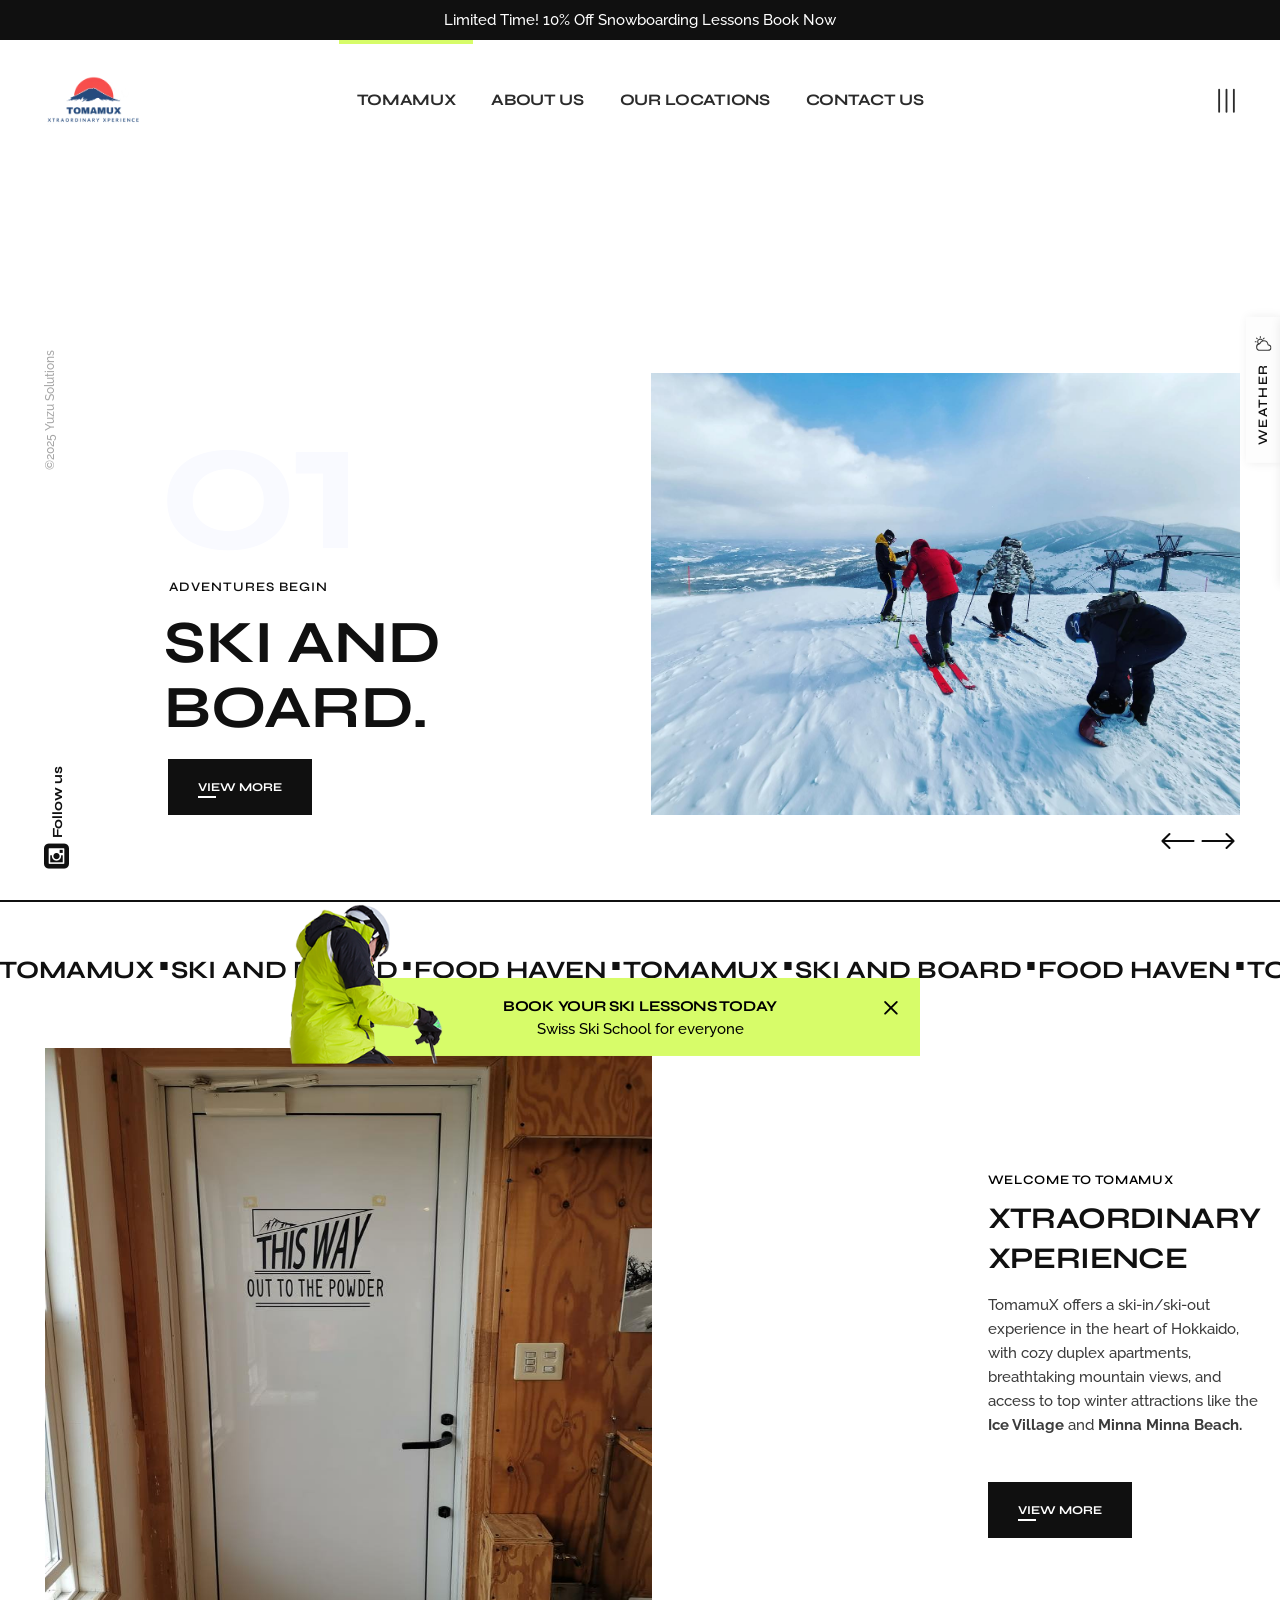
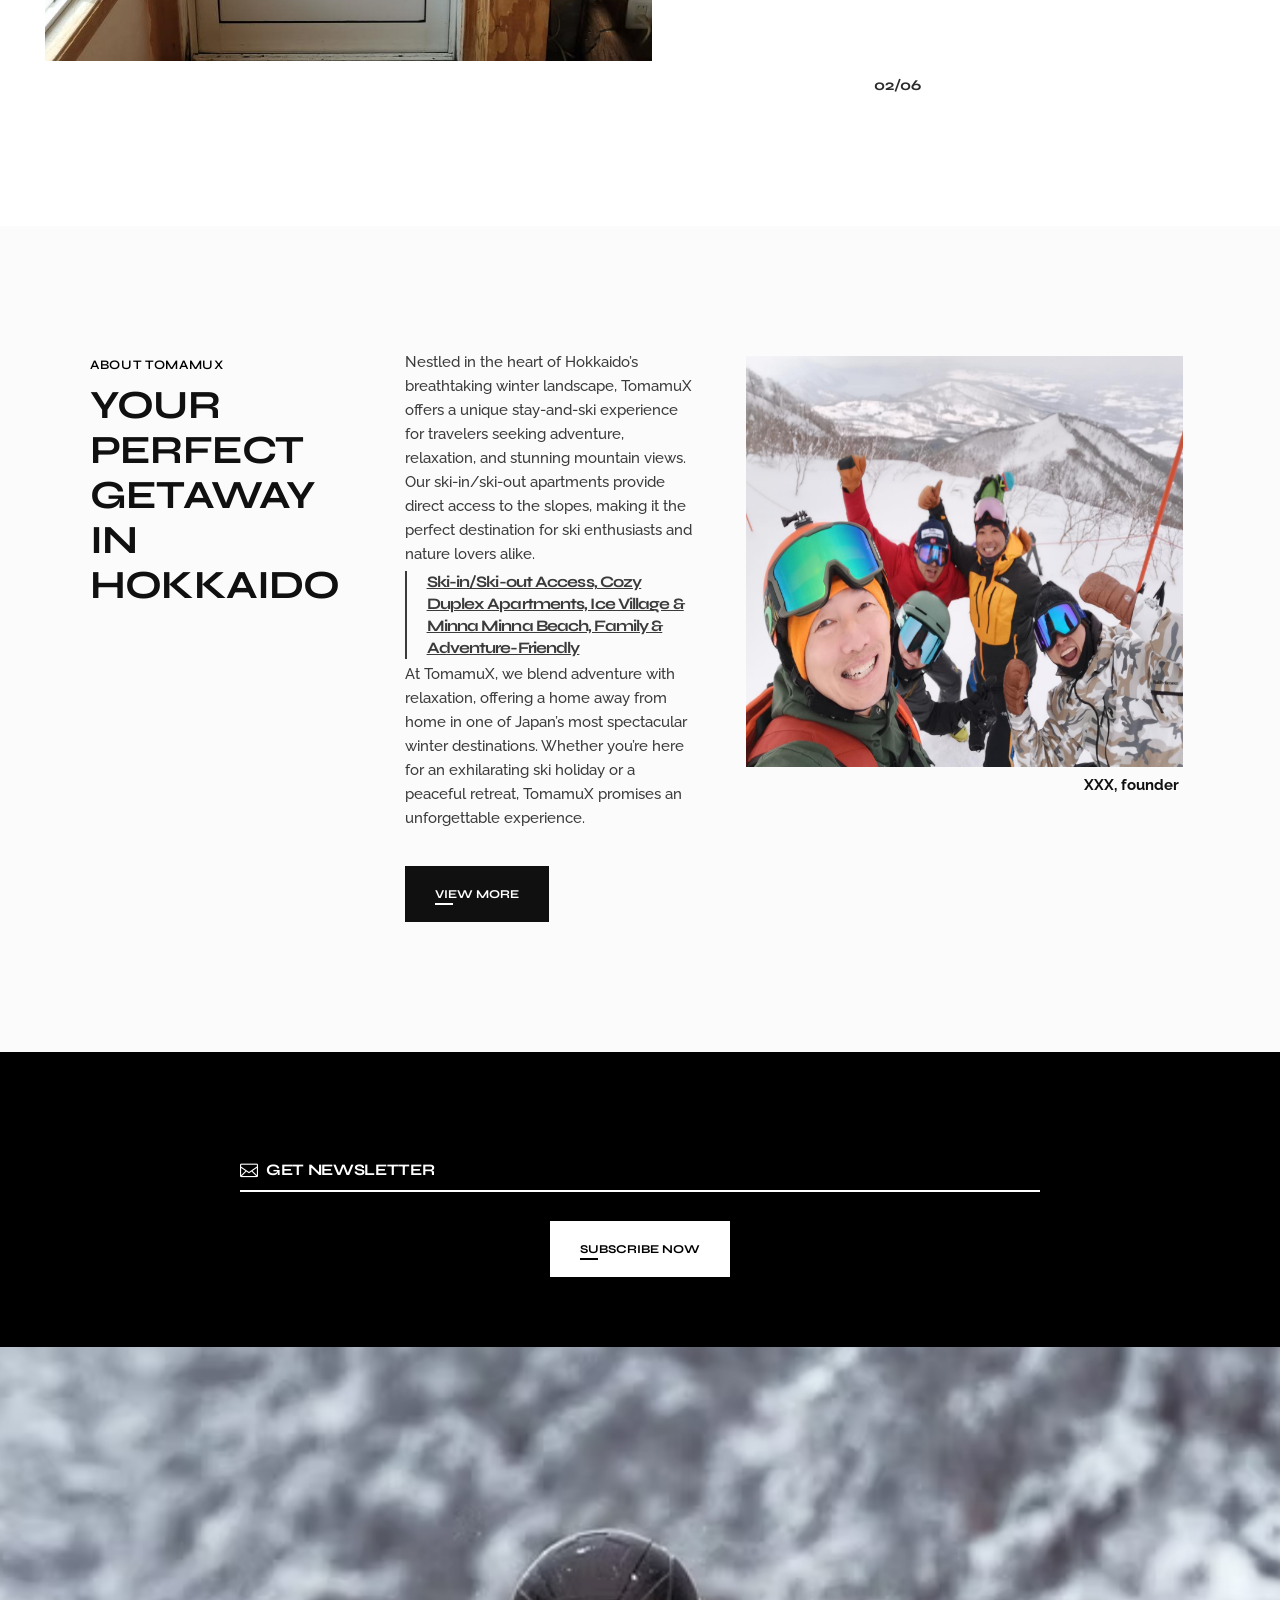
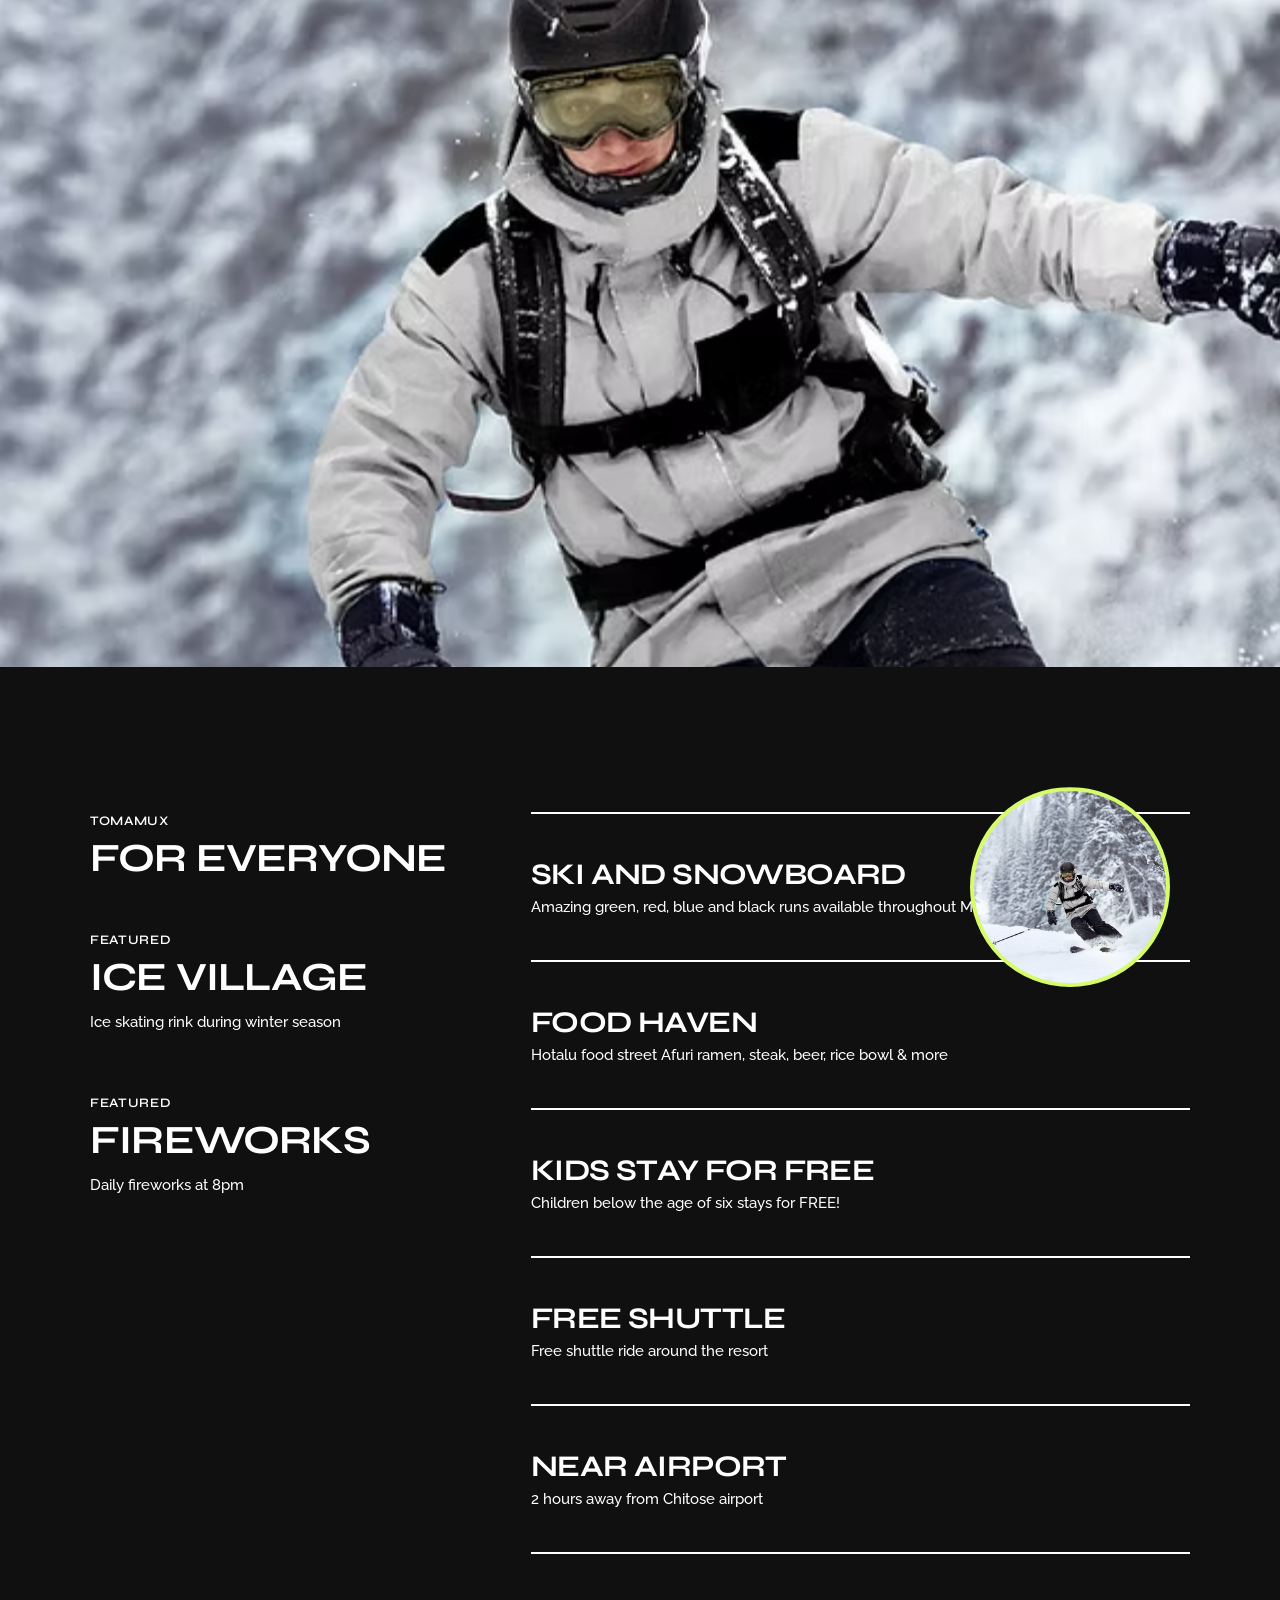
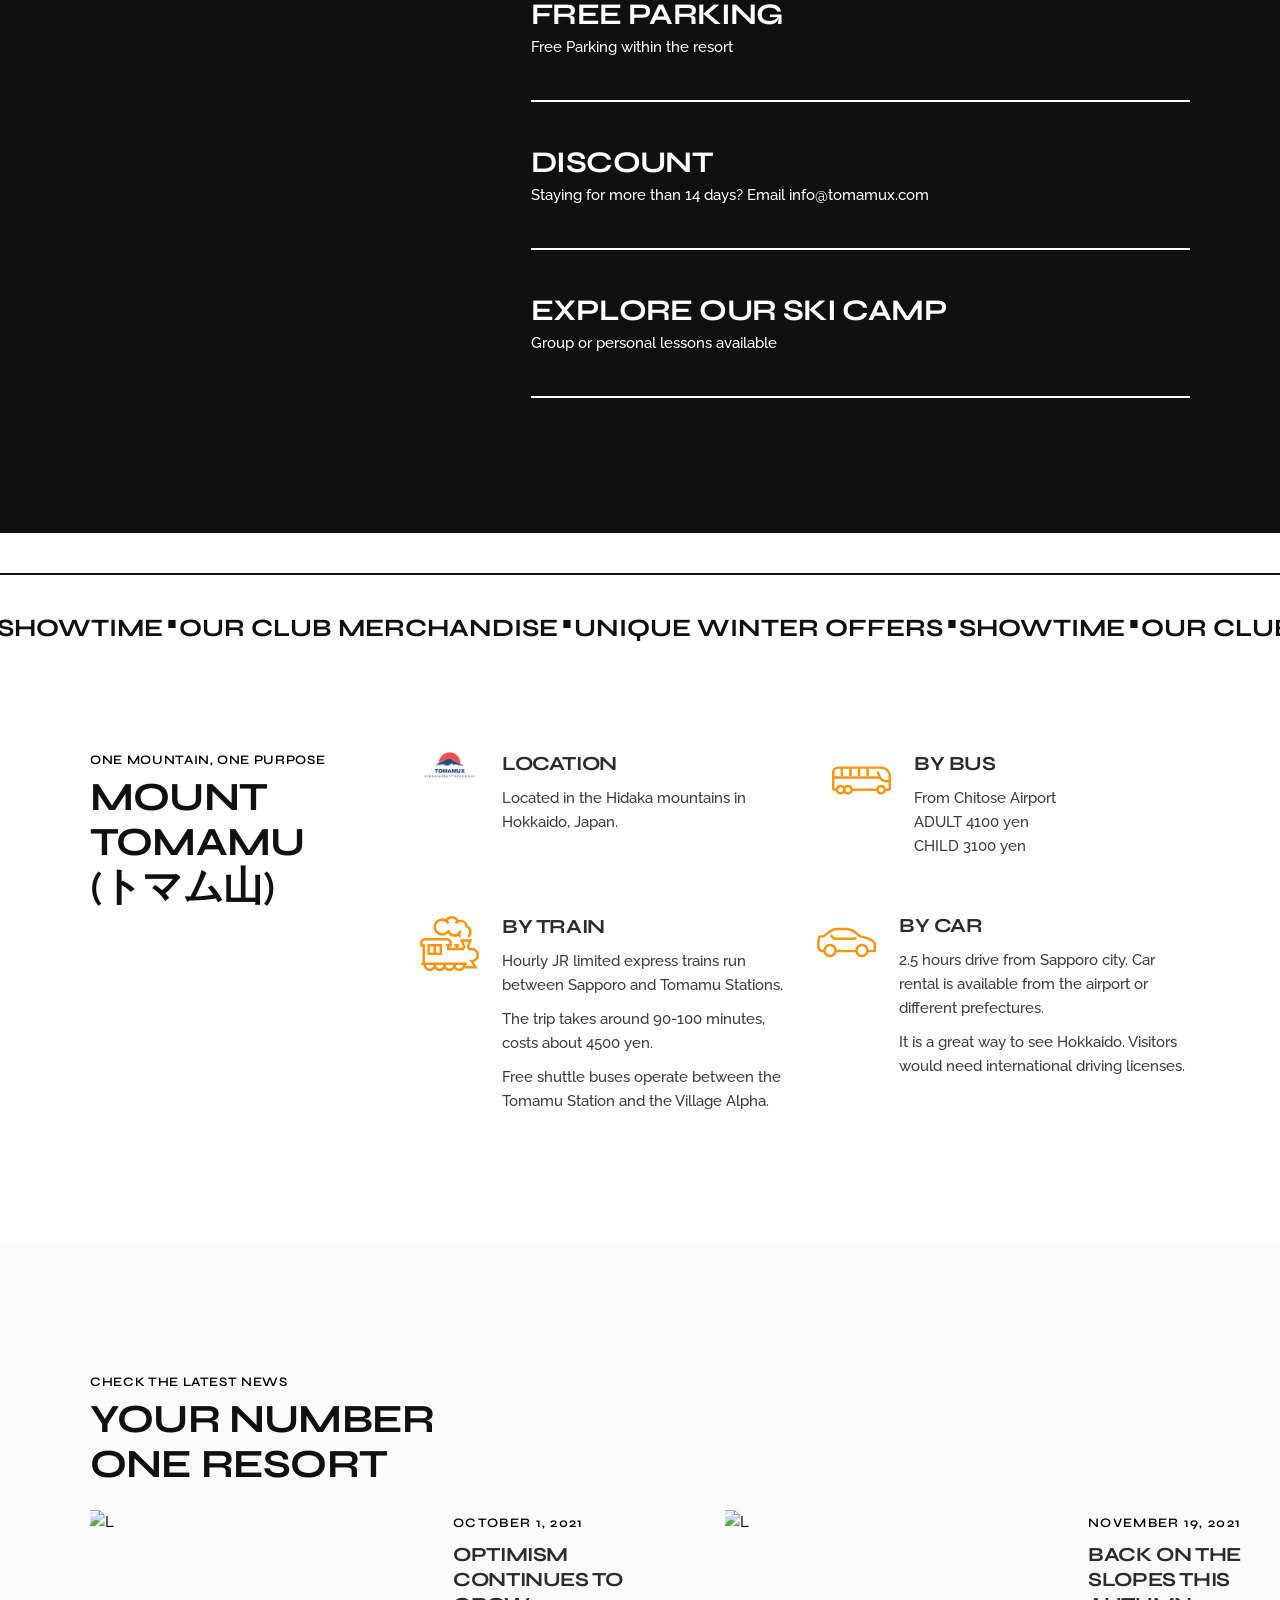
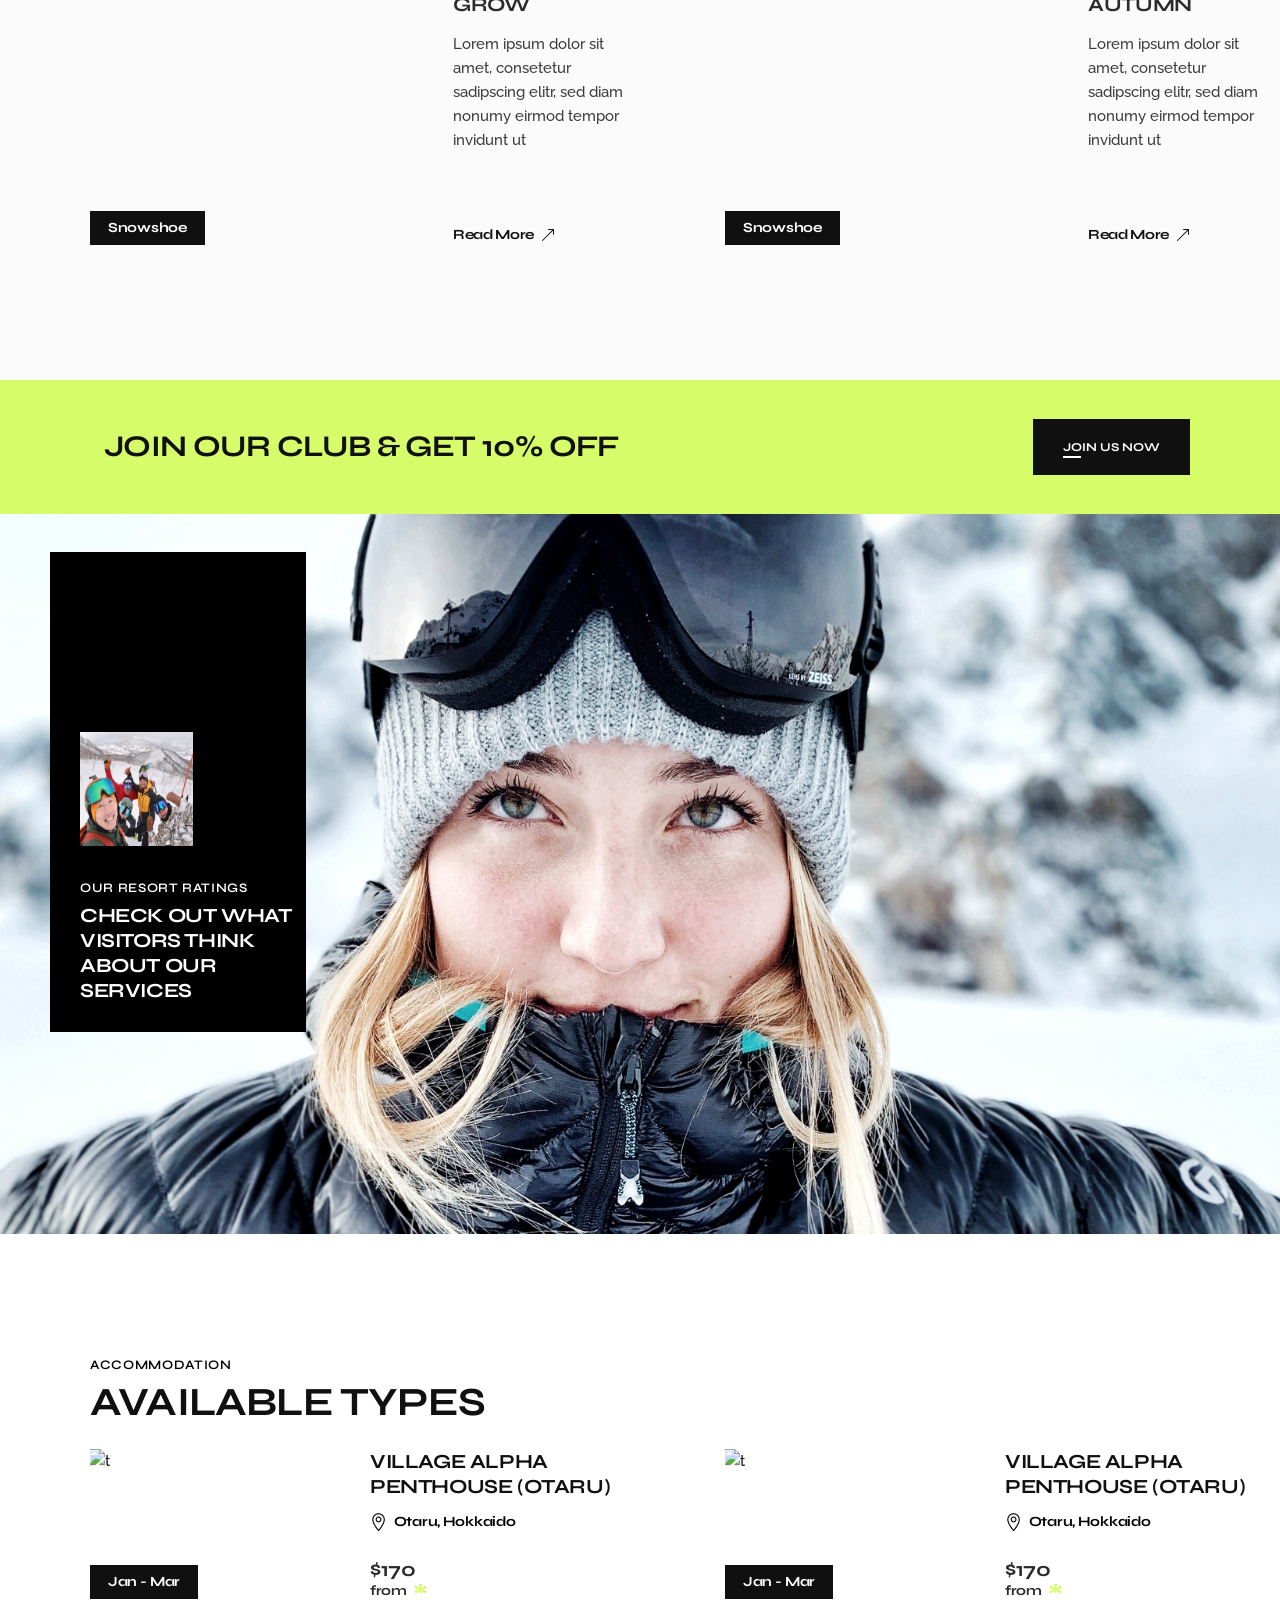
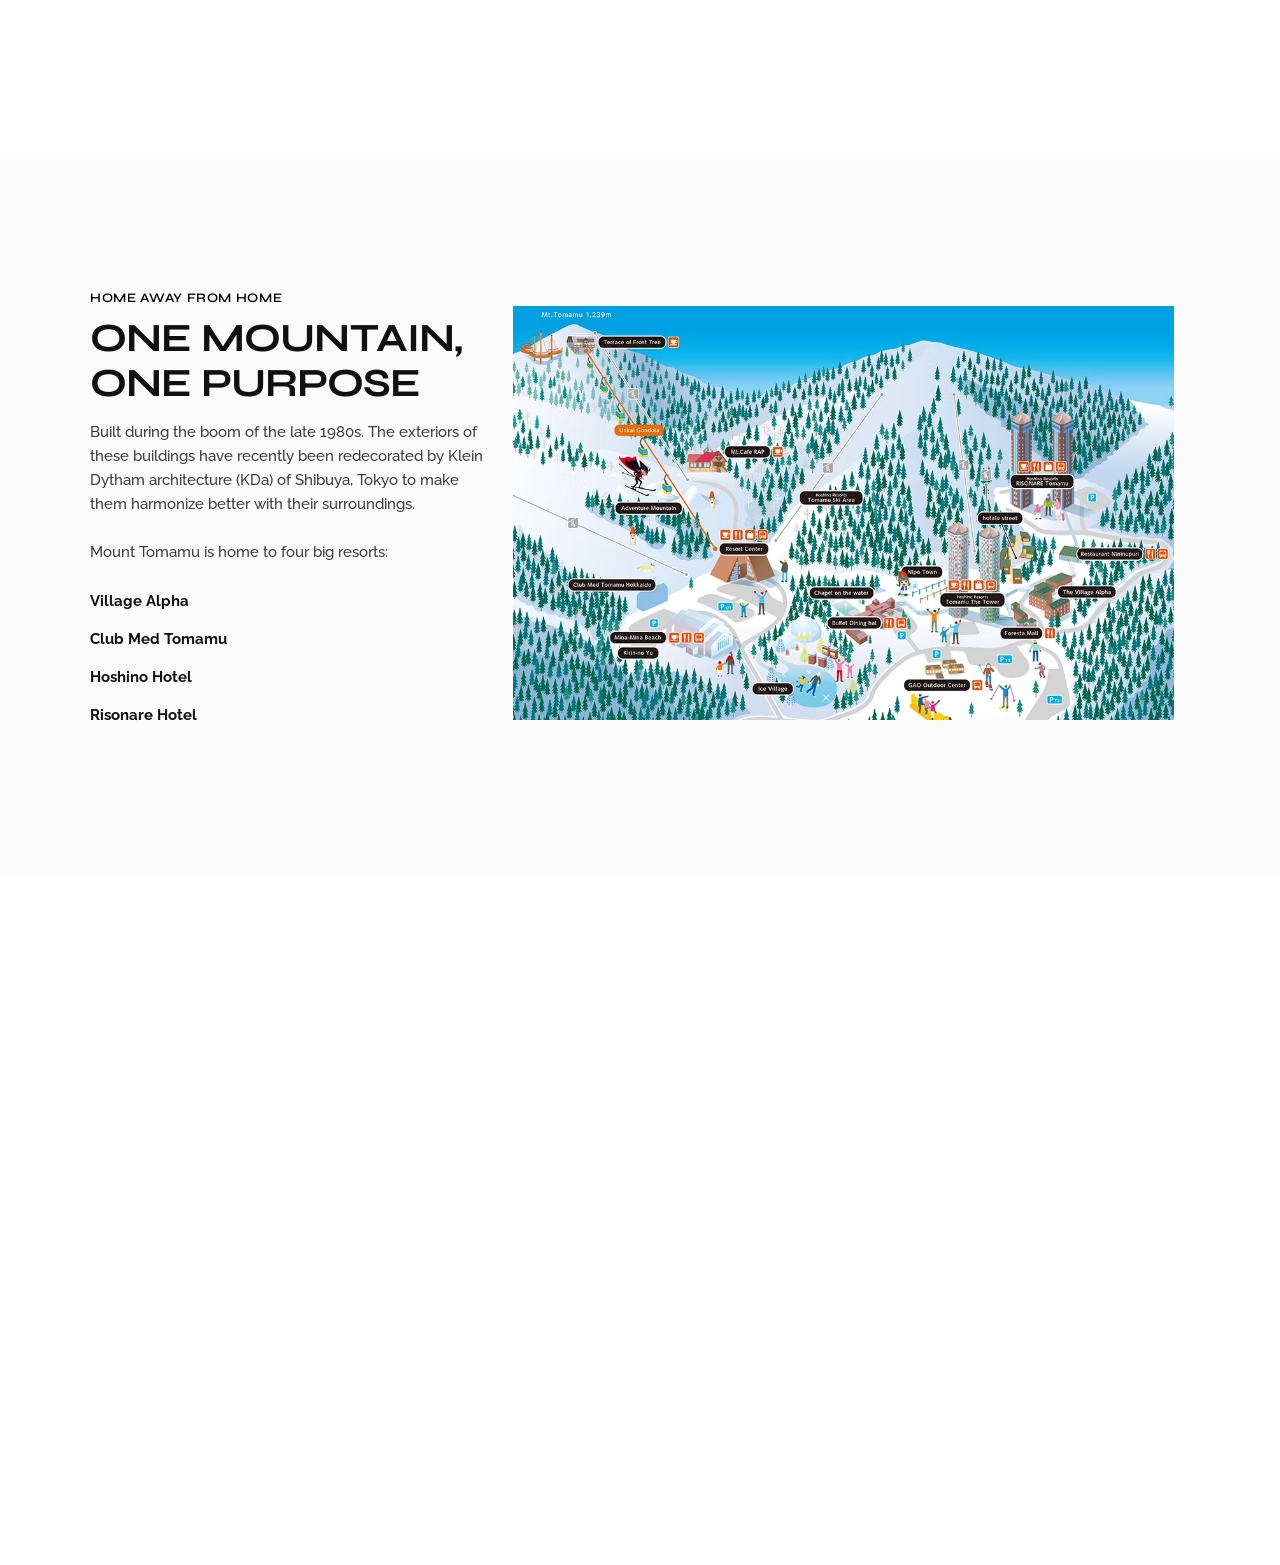
==== commit a21e9aa7: "Homepage" ====
--- a/index.html
+++ b/index.html
@@ -5,7 +5,7 @@
     <meta charset="UTF-8">
     <meta name="viewport" content="width=device-width, initial-scale=1, user-scalable=yes">
 
-    <title>Montagne &#8211; Winter Sports &amp; Ski Resort Theme</title>
+    <title>TOMAMUX &#8211; Winter Sports &amp; Ski Resort Theme</title>
     <meta name='robots' content='max-image-preview:large' />
 
     <!-- Google Tag Manager for WordPress by gtm4wp.com -->
@@ -19,10 +19,8 @@
     <link rel='dns-prefetch' href='//export.qodethemes.com' />
     <link rel='dns-prefetch' href='//static.zdassets.com' />
     <link rel='dns-prefetch' href='//fonts.googleapis.com' />
-    <link rel="alternate" type="application/rss+xml" title="Montagne &raquo; Feed"
-        href="https://montagne.qodeinteractive.com/feed/" />
-    <link rel="alternate" type="application/rss+xml" title="Montagne &raquo; Comments Feed"
-        href="https://montagne.qodeinteractive.com/comments/feed/" />
+    <link rel="alternate" type="application/rss+xml" title="Montagne &raquo; Feed" href="/feed/" />
+    <link rel="alternate" type="application/rss+xml" title="Montagne &raquo; Comments Feed" href="/comments/feed/" />
     <script type="text/javascript">
         /* <![CDATA[ */
         window._wpemojiSettings = {
@@ -127,33 +125,33 @@
         }((window, document), window._wpemojiSettings);
         /* ]]> */
     </script>
-    <link rel='stylesheet' id='sb_instagram_styles-css' href='/plugins/instagram-feed/css/sbi-styles.min.css?ver=2.9.8'
+    <link rel='stylesheet' id='sb_instagram_styles-css' href='/wp-content/plugins/instagram-feed/css/sbi-styles.min.css?ver=2.9.8'
         type='text/css' media='all' />
     <link rel='stylesheet' id='dripicons-css'
-        href='/plugins/montagne-core/inc/icons/dripicons/assets/css/dripicons.min.css?ver=6.7' type='text/css'
+        href='/wp-content/plugins/montagne-core/inc/icons/dripicons/assets/css/dripicons.min.css?ver=6.7' type='text/css'
         media='all' />
     <link rel='stylesheet' id='elegant-icons-css'
-        href='/plugins/montagne-core/inc/icons/elegant-icons/assets/css/elegant-icons.min.css?ver=6.7' type='text/css'
+        href='/wp-content/plugins/montagne-core/inc/icons/elegant-icons/assets/css/elegant-icons.min.css?ver=6.7' type='text/css'
         media='all' />
     <link rel='stylesheet' id='font-awesome-css'
-        href='/plugins/montagne-core/inc/icons/font-awesome/assets/css/all.min.css?ver=6.7' type='text/css'
+        href='/wp-content/plugins/montagne-core/inc/icons/font-awesome/assets/css/all.min.css?ver=6.7' type='text/css'
         media='all' />
     <link rel='stylesheet' id='fontkiko-css'
-        href='/plugins/montagne-core/inc/icons/fontkiko/assets/css/kiko-all.min.css?ver=6.7' type='text/css'
+        href='/wp-content/plugins/montagne-core/inc/icons/fontkiko/assets/css/kiko-all.min.css?ver=6.7' type='text/css'
         media='all' />
     <link rel='stylesheet' id='ionicons-css'
-        href='/plugins/montagne-core/inc/icons/ionicons/assets/css/ionicons.min.css?ver=6.7' type='text/css'
+        href='/wp-content/plugins/montagne-core/inc/icons/ionicons/assets/css/ionicons.min.css?ver=6.7' type='text/css'
         media='all' />
     <link rel='stylesheet' id='linea-icons-css'
-        href='/plugins/montagne-core/inc/icons/linea-icons/assets/css/linea-icons.min.css?ver=6.7' type='text/css'
+        href='/wp-content/plugins/montagne-core/inc/icons/linea-icons/assets/css/linea-icons.min.css?ver=6.7' type='text/css'
         media='all' />
     <link rel='stylesheet' id='linear-icons-css'
-        href='/plugins/montagne-core/inc/icons/linear-icons/assets/css/linear-icons.min.css?ver=6.7' type='text/css'
+        href='/wp-content/plugins/montagne-core/inc/icons/linear-icons/assets/css/linear-icons.min.css?ver=6.7' type='text/css'
         media='all' />
     <link rel='stylesheet' id='material-icons-css'
         href='https://fonts.googleapis.com/icon?family=Material+Icons&#038;ver=6.7' type='text/css' media='all' />
     <link rel='stylesheet' id='simple-line-icons-css'
-        href='/plugins/montagne-core/inc/icons/simple-line-icons/assets/css/simple-line-icons.min.css?ver=6.7'
+        href='/wp-content/plugins/montagne-core/inc/icons/simple-line-icons/assets/css/simple-line-icons.min.css?ver=6.7'
         type='text/css' media='all' />
     <style id='wp-emoji-styles-inline-css' type='text/css'>
         img.wp-smiley,
@@ -169,14 +167,13 @@
             padding: 0 !important;
         }
     </style>
-    <link rel='stylesheet' id='wp-block-library-css'
-        href='https://montagne.qodeinteractive.com/wp-includes/css/dist/block-library/style.min.css?ver=6.7'
+    <link rel='stylesheet' id='wp-block-library-css' href='/wp-includes/css/dist/block-library/style.min.css?ver=6.7'
         type='text/css' media='all' />
     <link rel='stylesheet' id='wc-blocks-vendors-style-css'
-        href='/plugins/woocommerce/packages/woocommerce-blocks/build/wc-blocks-vendors-style.css?ver=6.3.3'
+        href='/wp-content/plugins/woocommerce/packages/woocommerce-blocks/build/wc-blocks-vendors-style.css?ver=6.3.3'
         type='text/css' media='all' />
     <link rel='stylesheet' id='wc-blocks-style-css'
-        href='/plugins/woocommerce/packages/woocommerce-blocks/build/wc-blocks-style.css?ver=6.3.3' type='text/css'
+        href='/wp-content/plugins/woocommerce/packages/woocommerce-blocks/build/wc-blocks-style.css?ver=6.3.3' type='text/css'
         media='all' />
     <style id='classic-theme-styles-inline-css' type='text/css'>
         /*! This file is auto-generated */
@@ -522,11 +519,11 @@
             line-height: 1.6;
         }
     </style>
-    <link rel='stylesheet' id='clone-posts-css' href='/plugins/clone-posts/public/css/clone-posts-public.css?ver=2.0.1'
+    <link rel='stylesheet' id='clone-posts-css' href='/wp-content/plugins/clone-posts/public/css/clone-posts-public.css?ver=2.0.1'
         type='text/css' media='all' />
-    <link rel='stylesheet' id='contact-form-7-css' href='/plugins/contact-form-7/includes/css/styles.css?ver=5.5.3'
+    <link rel='stylesheet' id='contact-form-7-css' href='/wp-content/plugins/contact-form-7/includes/css/styles.css?ver=5.5.3'
         type='text/css' media='all' />
-    <link rel='stylesheet' id='ctf_styles-css' href='/plugins/custom-twitter-feeds/css/ctf-styles.min.css?ver=1.8.4'
+    <link rel='stylesheet' id='ctf_styles-css' href='/wp-content/plugins/custom-twitter-feeds/css/ctf-styles.min.css?ver=1.8.4'
         type='text/css' media='all' />
     <link rel='stylesheet' id='rabbit_css-css'
         href='https://export.qodethemes.com/_toolbar/assets/css/rbt-modules.css?ver=6.7' type='text/css' media='all' />
@@ -536,30 +533,27 @@
         }
     </style>
     <link rel='stylesheet' id='swiper-css'
-        href='/plugins/qi-addons-for-elementor/assets/plugins/swiper/swiper.min.css?ver=6.7' type='text/css'
+        href='/wp-content/plugins/qi-addons-for-elementor/assets/plugins/swiper/swiper.min.css?ver=6.7' type='text/css'
         media='all' />
     <link rel='stylesheet' id='qi-addons-for-elementor-grid-style-css'
-        href='/plugins/qi-addons-for-elementor/assets/css/grid.min.css?ver=6.7' type='text/css' media='all' />
+        href='/wp-content/plugins/qi-addons-for-elementor/assets/css/grid.min.css?ver=6.7' type='text/css' media='all' />
     <link rel='stylesheet' id='qi-addons-for-elementor-helper-parts-style-css'
-        href='/plugins/qi-addons-for-elementor/assets/css/helper-parts.min.css?ver=6.7' type='text/css' media='all' />
+        href='/wp-content/plugins/qi-addons-for-elementor/assets/css/helper-parts.min.css?ver=6.7' type='text/css' media='all' />
     <link rel='stylesheet' id='qi-addons-for-elementor-style-css'
-        href='/plugins/qi-addons-for-elementor/assets/css/main.min.css?ver=6.7' type='text/css' media='all' />
+        href='/wp-content/plugins/qi-addons-for-elementor/assets/css/main.min.css?ver=6.7' type='text/css' media='all' />
     <link rel='stylesheet' id='perfect-scrollbar-css'
-        href='/plugins/montagne-core/assets/plugins/perfect-scrollbar/perfect-scrollbar.css?ver=6.7' type='text/css'
+        href='/wp-content/plugins/montagne-core/assets/plugins/perfect-scrollbar/perfect-scrollbar.css?ver=6.7' type='text/css'
         media='all' />
-    <link rel='stylesheet' id='montagne-main-css'
-        href='/themes/montagne/assets/css/main.min.css?ver=6.7'
+    <link rel='stylesheet' id='montagne-main-css' href='/themes/montagne/assets/css/main.min.css?ver=6.7'
         type='text/css' media='all' />
     <link rel='stylesheet' id='montagne-core-style-css'
-        href='/plugins/montagne-core/assets/css/montagne-core.min.css?ver=6.7' type='text/css' media='all' />
+        href='/wp-content/plugins/montagne-core/assets/css/montagne-core.min.css?ver=6.7' type='text/css' media='all' />
     <link rel='stylesheet' id='montagne-google-fonts-css'
         href='https://fonts.googleapis.com/css?family=Syne%3A300%2C400%2C500%2C600%2C700%7CRaleway%3A300%2C400%2C500%2C600%2C700&#038;subset=latin-ext&#038;display=swap&#038;ver=1.0.0'
         type='text/css' media='all' />
-    <link rel='stylesheet' id='montagne-grid-css'
-        href='/themes/montagne/assets/css/grid.min.css?ver=6.7'
+    <link rel='stylesheet' id='montagne-grid-css' href='/themes/montagne/assets/css/grid.min.css?ver=6.7'
         type='text/css' media='all' />
-    <link rel='stylesheet' id='montagne-style-css'
-        href='/themes/montagne/style.css?ver=6.7' type='text/css'
+    <link rel='stylesheet' id='montagne-style-css' href='/themes/montagne/style.css?ver=6.7' type='text/css'
         media='all' />
     <style id='montagne-style-inline-css' type='text/css'>
         #qodef-page-outer {
@@ -644,14 +638,13 @@
         }
     </style>
     <link rel='stylesheet' id='montagne-core-elementor-css'
-        href='/plugins/montagne-core/inc/plugins/elementor/assets/css/elementor.min.css?ver=6.7' type='text/css'
+        href='/wp-content/plugins/montagne-core/inc/plugins/elementor/assets/css/elementor.min.css?ver=6.7' type='text/css'
         media='all' />
     <link rel='stylesheet' id='elementor-icons-css'
-        href='/plugins/elementor/assets/lib/eicons/css/elementor-icons.min.css?ver=5.13.0' type='text/css'
+        href='/wp-content/plugins/elementor/assets/lib/eicons/css/elementor-icons.min.css?ver=5.13.0' type='text/css'
         media='all' />
     <link rel='stylesheet' id='elementor-frontend-css'
-        href='/uploads/elementor/css/custom-frontend-lite.min.css?ver=1639571583'
-        type='text/css' media='all' />
+        href='/uploads/elementor/css/custom-frontend-lite.min.css?ver=1639571583' type='text/css' media='all' />
     <style id='elementor-frontend-inline-css' type='text/css'>
         .elementor-kit-5 {
             --e-global-color-primary: #6EC1E4;
@@ -2118,56 +2111,55 @@
         }
     </style>
     <link rel='stylesheet' id='font-awesome-5-all-css'
-        href='/plugins/elementor/assets/lib/font-awesome/css/all.min.css?ver=3.5.0' type='text/css' media='all' />
+        href='/wp-content/plugins/elementor/assets/lib/font-awesome/css/all.min.css?ver=3.5.0' type='text/css'
+        media='all' />
     <link rel='stylesheet' id='font-awesome-4-shim-css'
-        href='/plugins/elementor/assets/lib/font-awesome/css/v4-shims.min.css?ver=3.5.0' type='text/css' media='all' />
-    <link rel='stylesheet' id='qode-zendesk-chat-css' href='/plugins/qode-zendesk-chat//assets/main.css?ver=6.7'
+        href='/wp-content/plugins/elementor/assets/lib/font-awesome/css/v4-shims.min.css?ver=3.5.0' type='text/css'
+        media='all' />
+    <link rel='stylesheet' id='qode-zendesk-chat-css' href='/wp-content/plugins/qode-zendesk-chat//assets/main.css?ver=6.7'
         type='text/css' media='all' />
     <link rel='stylesheet' id='google-fonts-1-css'
         href='https://fonts.googleapis.com/css?family=Roboto%3A100%2C100italic%2C200%2C200italic%2C300%2C300italic%2C400%2C400italic%2C500%2C500italic%2C600%2C600italic%2C700%2C700italic%2C800%2C800italic%2C900%2C900italic%7CRoboto+Slab%3A100%2C100italic%2C200%2C200italic%2C300%2C300italic%2C400%2C400italic%2C500%2C500italic%2C600%2C600italic%2C700%2C700italic%2C800%2C800italic%2C900%2C900italic%7CSyne%3A100%2C100italic%2C200%2C200italic%2C300%2C300italic%2C400%2C400italic%2C500%2C500italic%2C600%2C600italic%2C700%2C700italic%2C800%2C800italic%2C900%2C900italic&#038;display=auto&#038;ver=6.7'
         type='text/css' media='all' />
-    <script type="text/javascript" src="/js/jquery/jquery.min.js?ver=3.7.1" id="jquery-core-js"></script>
-    <script type="text/javascript" src="/js/jquery/jquery-migrate.min.js?ver=3.4.1" id="jquery-migrate-js"></script>
-    <script type="text/javascript" src="/plugins/clone-posts/public/js/clone-posts-public.js?ver=2.0.1"
+    <script type="text/javascript" src="/wp-includes/js/jquery/jquery.min.js?ver=3.7.1" id="jquery-core-js"></script>
+    <script type="text/javascript" src="/wp-includes/js/jquery/jquery-migrate.min.js?ver=3.4.1"
+        id="jquery-migrate-js"></script>
+    <script type="text/javascript" src="/wp-content/plugins/clone-posts/public/js/clone-posts-public.js?ver=2.0.1"
         id="clone-posts-js"></script>
-    <script type="text/javascript" src="/plugins/revslider/public/assets/js/rbtools.min.js?ver=6.5.11" async
-        id="tp-tools-js"></script>
-    <script type="text/javascript" src="/plugins/revslider/public/assets/js/rs6.min.js?ver=6.5.11" async
-        id="revmin-js"></script>
-    <script type="text/javascript" src="/plugins/elementor/assets/lib/font-awesome/js/v4-shims.min.js?ver=3.5.0"
+    <script type="text/javascript" src="/wp-content/plugins/revslider/public/assets/js/rbtools.min.js?ver=6.5.11"
+        async id="tp-tools-js"></script>
+    <script type="text/javascript" src="/wp-content/plugins/revslider/public/assets/js/rs6.min.js?ver=6.5.11"
+        async id="revmin-js"></script>
+    <script type="text/javascript" src="/wp-content/plugins/elementor/assets/lib/font-awesome/js/v4-shims.min.js?ver=3.5.0"
         id="font-awesome-4-shim-js"></script>
-    <link rel="https://api.w.org/" href="https://montagne.qodeinteractive.com/wp-json/" />
-    <link rel="alternate" title="JSON" type="application/json"
-        href="https://montagne.qodeinteractive.com/wp-json/wp/v2/pages/14" />
-    <link rel="EditURI" type="application/rsd+xml" title="RSD"
-        href="https://montagne.qodeinteractive.com/xmlrpc.php?rsd" />
+    <link rel="https://api.w.org/" href="/wp-json/" />
+    <link rel="alternate" title="JSON" type="application/json" href="/wp-json/wp/v2/pages/14" />
+    <link rel="EditURI" type="application/rsd+xml" title="RSD" href="/xmlrpc.php?rsd" />
     <meta name="generator" content="WordPress 6.7" />
     <meta name="generator" content="WooCommerce 6.0.0" />
-    <link rel="canonical" href="https://montagne.qodeinteractive.com/" />
-    <link rel='shortlink' href='https://montagne.qodeinteractive.com/' />
+    <link rel="canonical" href="/" />
+    <link rel='shortlink' href='/' />
     <link rel="alternate" title="oEmbed (JSON)" type="application/json+oembed"
-        href="https://montagne.qodeinteractive.com/wp-json/oembed/1.0/embed?url=https%3A%2F%2Fmontagne.qodeinteractive.com%2F" />
+        href="/wp-json/oembed/1.0/embed?url=https%3A%2F%2Fmontagne.qodeinteractive.com%2F" />
     <link rel="alternate" title="oEmbed (XML)" type="text/xml+oembed"
-        href="https://montagne.qodeinteractive.com/wp-json/oembed/1.0/embed?url=https%3A%2F%2Fmontagne.qodeinteractive.com%2F&#038;format=xml" />
+        href="/wp-json/oembed/1.0/embed?url=https%3A%2F%2Fmontagne.qodeinteractive.com%2F&#038;format=xml" />
 
 
     <!-- Open Graph data is managed by Alex MacArthur's Complete Open Graph plugin. (v3.4.5) -->
     <!-- https://wordpress.org/plugins/complete-open-graph/ -->
     <meta property='og:site_name' content='Montagne' />
-    <meta property='og:url' content='https://montagne.qodeinteractive.com' />
+    <meta property='og:url' content='' />
     <meta property='og:locale' content='en_US' />
     <meta property='og:description'
         content='Montagne is a modern theme designed for winter sports and ski resorts websites, and it&rsquo;s truly the smoothest way to go down the WordPress slopes! ' />
     <meta property='og:title' content='Montagne - Winter Sports &amp; Ski Resort Theme' />
     <meta property='og:type' content='website' />
-    <meta property='og:image'
-        content='/uploads/2021/12/open-graph.png' />
+    <meta property='og:image' content='/uploads/2021/12/open-graph.png' />
     <meta property='og:image:width' content='1200' />
     <meta property='og:image:height' content='630' />
     <meta name='twitter:card' content='summary' />
     <meta name='twitter:title' content='Montagne - Winter Sports &amp; Ski Resort Theme' />
-    <meta name='twitter:image'
-        content='/uploads/2021/12/open-graph.png' />
+    <meta name='twitter:image' content='/uploads/2021/12/open-graph.png' />
     <meta name='twitter:description'
         content='Montagne is a modern theme designed for winter sports and ski resorts websites, and it&rsquo;s truly the smoothest way to go down the WordPress slopes! ' />
     <!-- End Complete Open Graph. | 0.0023000240325928s -->
@@ -2210,16 +2202,10 @@
     </noscript>
     <meta name="generator"
         content="Powered by Slider Revolution 6.5.11 - responsive, Mobile-Friendly Slider Plugin for WordPress with comfortable drag and drop interface." />
-    <link rel="icon"
-        href="/uploads/2021/09/cropped-Favicon-img-32x32.png"
-        sizes="32x32" />
-    <link rel="icon"
-        href="/uploads/2021/09/cropped-Favicon-img-192x192.png"
-        sizes="192x192" />
-    <link rel="apple-touch-icon"
-        href="/uploads/2021/09/cropped-Favicon-img-180x180.png" />
-    <meta name="msapplication-TileImage"
-        content="/uploads/2021/09/cropped-Favicon-img-270x270.png" />
+    <link rel="icon" href="/uploads/2021/09/cropped-Favicon-img-32x32.png" sizes="32x32" />
+    <link rel="icon" href="/uploads/2021/09/cropped-Favicon-img-192x192.png" sizes="192x192" />
+    <link rel="apple-touch-icon" href="/uploads/2021/09/cropped-Favicon-img-180x180.png" />
+    <meta name="msapplication-TileImage" content="/uploads/2021/09/cropped-Favicon-img-270x270.png" />
     <script type="text/javascript">
         function setREVStartSize(e) {
             //window.requestAnimationFrame(function() {				 
@@ -2288,8 +2274,8 @@
             <div id="qodef-top-area-inner" class="qodef-alignment--center">
                 <div class="qodef-widget-holder qodef--left">
                     <div id="block-33" class="widget widget_block qodef-top-bar-widget"><span
-                            style="color: #ffffff;">Limited Time! 20% Off Snowboard Setups <a style="color: #ffffff;"
-                                href="https://montagne.qodeinteractive.com/shop/">Shop Now</a></span></div>
+                            style="color: #ffffff;">Limited Time! 10% Off Snowboarding Lessons <a
+                                style="color: #ffffff;" href="https://www.snowyetijapan.com/">Book Now</a></span></div>
                 </div>
             </div>
         </div>
@@ -2298,24 +2284,21 @@
                 <div class="qodef-header-wrapper">
                     <div class="qodef-header-logo">
                         <a itemprop="url" class="qodef-header-logo-link qodef-height--not-set qodef-source--image"
-                            href="https://montagne.qodeinteractive.com/" rel="home">
-                            <img width="137" height="15"
-                                src="/uploads/2021/11/logo1.png"
+                            href="/" rel="home">
+                            <img width="137" height="15" src="/uploads/tomamux/logo-transparent.avif"
                                 class="qodef-header-logo-image qodef--main" alt="logo main" itemprop="image" /><img
-                                width="137" height="15"
-                                src="/uploads/2021/11/logo1.png"
+                                width="137" height="15" src="/uploads/tomamux/logo-transparent.avif"
                                 class="qodef-header-logo-image qodef--dark" alt="logo dark" itemprop="image" /><img
-                                width="145" height="27"
-                                src="/uploads/2021/12/logo-light-01.png"
+                                width="145" height="27" src="/uploads/2021/12/logo-light-01.png"
                                 class="qodef-header-logo-image qodef--light" alt="logo light" itemprop="image" /></a>
                     </div>
                     <nav class="qodef-header-navigation" role="navigation" aria-label="Top Menu">
                         <ul id="menu-main-menu-1" class="menu">
+                            <!-- Home -->
                             <li
                                 class="menu-item menu-item-type-post_type menu-item-object-page menu-item-home current-menu-item page_item page-item-14 current_page_item current-menu-ancestor current-menu-parent current_page_parent current_page_ancestor menu-item-has-children menu-item-16 qodef--hide-link qodef-menu-item--narrow">
-                                <a href="https://montagne.qodeinteractive.com/"
-                                    onclick="JavaScript: return false;"><span class="qodef-menu-item-text"><span
-                                            class="qodef-menu-item-text-inner">Home</span><svg
+                                <a href="/" onclick="JavaScript: return false;"><span class="qodef-menu-item-text"><span
+                                            class="qodef-menu-item-text-inner">TOMAMUX</span><svg
                                             class="qodef-svg--menu-arrow qodef-menu-item-arrow"
                                             xmlns="http://www.w3.org/2000/svg"
                                             xmlns:xlink="http://www.w3.org/1999/xlink" width="12" height="12"
@@ -2332,21 +2315,24 @@
                                         <ul class="sub-menu">
                                             <li
                                                 class="menu-item menu-item-type-post_type menu-item-object-page menu-item-home current-menu-item page_item page-item-14 current_page_item menu-item-877">
-                                                <a href="/montagne.qodeinteractive.com/"><span
-                                                        class="qodef-menu-item-text"><span
-                                                            class="qodef-menu-item-text-inner">Main
-                                                            Home</span></span></a>
+                                                <a href="/"><span class="qodef-menu-item-text"><span
+                                                            class="qodef-menu-item-text-inner">Home</span></span></a>
+                                            </li>
+                                            <li
+                                                class="menu-item menu-item-type-post_type menu-item-object-page menu-item-1841">
+                                                <a href="/our-team/"><span class="qodef-menu-item-text"><span
+                                                            class="qodef-menu-item-text-inner">Our
+                                                            Team</span></span></a>
                                             </li>
                                             <li
                                                 class="menu-item menu-item-type-post_type menu-item-object-page menu-item-876">
-                                                <a href="https://montagne.qodeinteractive.com/ski-camp/"><span
-                                                        class="qodef-menu-item-text"><span
+                                                <a href="/ski-camp/"><span class="qodef-menu-item-text"><span
                                                             class="qodef-menu-item-text-inner">Ski
                                                             Camp</span></span></a>
                                             </li>
-                                            <li
+                                            <!-- <li
                                                 class="menu-item menu-item-type-post_type menu-item-object-page menu-item-1510">
-                                                <a href="https://montagne.qodeinteractive.com/events-divided/"><span
+                                                <a href="/events-divided/"><span
                                                         class="qodef-menu-item-text"><span
                                                             class="qodef-menu-item-text-inner">Events
                                                             Divided</span></span></a>
@@ -2360,16 +2346,30 @@
                                             </li>
                                             <li
                                                 class="menu-item menu-item-type-post_type menu-item-object-page menu-item-1147">
-                                                <a href="https://montagne.qodeinteractive.com/shop-home/"><span
+                                                <a href="/shop-home/"><span
                                                         class="qodef-menu-item-text"><span
                                                             class="qodef-menu-item-text-inner">Shop
                                                             Home</span></span></a>
-                                            </li>
+                                            </li> -->
                                         </ul>
                                     </div>
                                 </div>
                             </li>
-                            <li
+                            <!-- About Us -->
+                            <li class="menu-item menu-item-type-post_type menu-item-object-page menu-item-2801"><a
+                                    href="/about-us/"><span class="qodef-menu-item-text"><span
+                                            class="qodef-menu-item-text-inner">About Us</span></span></a></li>
+
+                            <!-- Our Locations -->
+                            <li class="menu-item menu-item-type-post_type menu-item-object-page menu-item-2801"><a
+                                    href="/locations/"><span class="qodef-menu-item-text"><span
+                                            class="qodef-menu-item-text-inner">Our Locations</span></span></a></li>
+                            <!-- Contact Us -->
+                            <li class="menu-item menu-item-type-post_type menu-item-object-page menu-item-2801"><a
+                                    href="/contact/"><span class="qodef-menu-item-text"><span
+                                            class="qodef-menu-item-text-inner">Contact Us</span></span></a></li>
+                            <!-- Pages -->
+                            <!-- <li
                                 class="menu-item menu-item-type-custom menu-item-object-custom menu-item-has-children menu-item-17 qodef-menu-item--narrow">
                                 <a href="#"><span class="qodef-menu-item-text"><span
                                             class="qodef-menu-item-text-inner">Pages</span><svg
@@ -2394,13 +2394,7 @@
                                                             class="qodef-menu-item-text-inner">About
                                                             Us</span></span></a>
                                             </li>
-                                            <li
-                                                class="menu-item menu-item-type-post_type menu-item-object-page menu-item-1841">
-                                                <a href="/montagne.qodeinteractive.com/our-team/"><span
-                                                        class="qodef-menu-item-text"><span
-                                                            class="qodef-menu-item-text-inner">Our
-                                                            Team</span></span></a>
-                                            </li>
+
                                             <li
                                                 class="menu-item menu-item-type-custom menu-item-object-custom menu-item-has-children menu-item-2285 qodef--hide-link">
                                                 <a href="#" onclick="JavaScript: return false;"><span
@@ -2427,7 +2421,7 @@
                                                     </li>
                                                     <li
                                                         class="menu-item menu-item-type-post_type menu-item-object-page menu-item-2284">
-                                                        <a href="https://montagne.qodeinteractive.com/board-lessons/"><span
+                                                        <a href="/board-lessons/"><span
                                                                 class="qodef-menu-item-text"><span
                                                                     class="qodef-menu-item-text-inner">Service
                                                                     Single</span></span></a>
@@ -2470,7 +2464,7 @@
                                                             <li
                                                                 class="menu-item menu-item-type-post_type menu-item-object-post menu-item-235">
                                                                 <a
-                                                                    href="https://montagne.qodeinteractive.com/whats-it-really-been-like-in-the-alps-this-year/"><span
+                                                                    href="/whats-it-really-been-like-in-the-alps-this-year/"><span
                                                                         class="qodef-menu-item-text"><span
                                                                             class="qodef-menu-item-text-inner">Standard
                                                                             Post</span></span></a>
@@ -2478,7 +2472,7 @@
                                                             <li
                                                                 class="menu-item menu-item-type-post_type menu-item-object-post menu-item-239">
                                                                 <a
-                                                                    href="https://montagne.qodeinteractive.com/snowboard-lessons-are-they-worth-it/"><span
+                                                                    href="/snowboard-lessons-are-they-worth-it/"><span
                                                                         class="qodef-menu-item-text"><span
                                                                             class="qodef-menu-item-text-inner">Gallery
                                                                             Post</span></span></a>
@@ -2486,7 +2480,7 @@
                                                             <li
                                                                 class="menu-item menu-item-type-post_type menu-item-object-post menu-item-236">
                                                                 <a
-                                                                    href="https://montagne.qodeinteractive.com/best-kept-secret-locations-for-ski-touring/"><span
+                                                                    href="/best-kept-secret-locations-for-ski-touring/"><span
                                                                         class="qodef-menu-item-text"><span
                                                                             class="qodef-menu-item-text-inner">Quote
                                                                             Post</span></span></a>
@@ -2494,7 +2488,7 @@
                                                             <li
                                                                 class="menu-item menu-item-type-post_type menu-item-object-post menu-item-237">
                                                                 <a
-                                                                    href="https://montagne.qodeinteractive.com/5-smart-reasons-to-book-beginner-ski-lessons/"><span
+                                                                    href="/5-smart-reasons-to-book-beginner-ski-lessons/"><span
                                                                         class="qodef-menu-item-text"><span
                                                                             class="qodef-menu-item-text-inner">Link
                                                                             Post</span></span></a>
@@ -2502,7 +2496,7 @@
                                                             <li
                                                                 class="menu-item menu-item-type-post_type menu-item-object-post menu-item-238">
                                                                 <a
-                                                                    href="https://montagne.qodeinteractive.com/choose-the-best-pistes-in-val-disere-for-all-seasons/"><span
+                                                                    href="/choose-the-best-pistes-in-val-disere-for-all-seasons/"><span
                                                                         class="qodef-menu-item-text"><span
                                                                             class="qodef-menu-item-text-inner">Audio
                                                                             Post</span></span></a>
@@ -2510,7 +2504,7 @@
                                                             <li
                                                                 class="menu-item menu-item-type-post_type menu-item-object-post menu-item-240">
                                                                 <a
-                                                                    href="https://montagne.qodeinteractive.com/8-secrets-to-skiing-powder-like-a-pro/"><span
+                                                                    href="/8-secrets-to-skiing-powder-like-a-pro/"><span
                                                                         class="qodef-menu-item-text"><span
                                                                             class="qodef-menu-item-text-inner">Video
                                                                             Post</span></span></a>
@@ -2518,7 +2512,7 @@
                                                             <li
                                                                 class="menu-item menu-item-type-post_type menu-item-object-post menu-item-267">
                                                                 <a
-                                                                    href="https://montagne.qodeinteractive.com/best-luxury-ski-chalets-in-st-anton/"><span
+                                                                    href="/best-luxury-ski-chalets-in-st-anton/"><span
                                                                         class="qodef-menu-item-text"><span
                                                                             class="qodef-menu-item-text-inner">No
                                                                             Sidebar Post</span></span></a>
@@ -2528,7 +2522,7 @@
                                                     <li
                                                         class="menu-item menu-item-type-post_type menu-item-object-page menu-item-233">
                                                         <a
-                                                            href="https://montagne.qodeinteractive.com/blog-right-sidebar/"><span
+                                                            href="/blog-right-sidebar/"><span
                                                                 class="qodef-menu-item-text"><span
                                                                     class="qodef-menu-item-text-inner">Blog Right
                                                                     Sidebar</span></span></a>
@@ -2536,14 +2530,14 @@
                                                     <li
                                                         class="menu-item menu-item-type-post_type menu-item-object-page menu-item-231">
                                                         <a
-                                                            href="https://montagne.qodeinteractive.com/blog-left-sidebar/"><span
+                                                            href="/blog-left-sidebar/"><span
                                                                 class="qodef-menu-item-text"><span
                                                                     class="qodef-menu-item-text-inner">Blog Left
                                                                     Sidebar</span></span></a>
                                                     </li>
                                                     <li
                                                         class="menu-item menu-item-type-post_type menu-item-object-page menu-item-232">
-                                                        <a href="https://montagne.qodeinteractive.com/blog-no-sidebar/"><span
+                                                        <a href="/blog-no-sidebar/"><span
                                                                 class="qodef-menu-item-text"><span
                                                                     class="qodef-menu-item-text-inner">Blog No
                                                                     Sidebar</span></span></a>
@@ -2552,7 +2546,7 @@
                                             </li>
                                             <li
                                                 class="menu-item menu-item-type-post_type menu-item-object-page menu-item-2351">
-                                                <a href="https://montagne.qodeinteractive.com/pricing-plans/"><span
+                                                <a href="/pricing-plans/"><span
                                                         class="qodef-menu-item-text"><span
                                                             class="qodef-menu-item-text-inner">Pricing
                                                             Plans</span></span></a>
@@ -2588,372 +2582,17 @@
                                         </ul>
                                     </div>
                                 </div>
-                            </li>
-                            <li
-                                class="menu-item menu-item-type-custom menu-item-object-custom menu-item-has-children menu-item-784 qodef-menu-item--narrow">
-                                <a href="#"><span class="qodef-menu-item-text"><span
-                                            class="qodef-menu-item-text-inner">Events</span><svg
-                                            class="qodef-svg--menu-arrow qodef-menu-item-arrow"
-                                            xmlns="http://www.w3.org/2000/svg"
-                                            xmlns:xlink="http://www.w3.org/1999/xlink" width="12" height="12"
-                                            viewBox="0 0 12 12">
-                                            <path
-                                                d="M.156 11.813a.409.409 0 0 0 .688 0L11 1.714v3.771a.485.485 0 0 0 .141.358.487.487 0 0 0 .359.14.487.487 0 0 0 .359-.14.485.485 0 0 0 .141-.357V.5a.587.587 0 0 0-.031-.187.612.612 0 0 0-.281-.281A.591.591 0 0 0 11.5 0h-5a.487.487 0 0 0-.359.14A.485.485 0 0 0 6 .5a.485.485 0 0 0 .141.358A.487.487 0 0 0 6.5 1h3.781L.156 11.127A.415.415 0 0 0 0 11.47a.415.415 0 0 0 .156.343Z"
-                                                fill="currentColor" />
-                                            <path
-                                                d="M.156 11.813a.409.409 0 0 0 .688 0L11 1.714v3.771a.485.485 0 0 0 .141.358.487.487 0 0 0 .359.14.487.487 0 0 0 .359-.14.485.485 0 0 0 .141-.357V.5a.587.587 0 0 0-.031-.187.612.612 0 0 0-.281-.281A.591.591 0 0 0 11.5 0h-5a.487.487 0 0 0-.359.14A.485.485 0 0 0 6 .5a.485.485 0 0 0 .141.358A.487.487 0 0 0 6.5 1h3.781L.156 11.127A.415.415 0 0 0 0 11.47a.415.415 0 0 0 .156.343Z"
-                                                fill="currentColor" />
-                                        </svg></span></a>
-                                <div class="qodef-drop-down-second">
-                                    <div class="qodef-drop-down-second-inner">
-                                        <ul class="sub-menu">
-                                            <li
-                                                class="menu-item menu-item-type-post_type menu-item-object-page menu-item-783">
-                                                <a href="/montagne.qodeinteractive.com/event-list/"><span
-                                                        class="qodef-menu-item-text"><span
-                                                            class="qodef-menu-item-text-inner">Event
-                                                            List</span></span></a>
-                                            </li>
-                                            <li
-                                                class="menu-item menu-item-type-post_type menu-item-object-page menu-item-5988">
-                                                <a href="https://montagne.qodeinteractive.com/event-slider/"><span
-                                                        class="qodef-menu-item-text"><span
-                                                            class="qodef-menu-item-text-inner">Event
-                                                            Slider</span></span></a>
-                                            </li>
-                                            <li
-                                                class="menu-item menu-item-type-post_type menu-item-object-event-item menu-item-785">
-                                                <a
-                                                    href="https://montagne.qodeinteractive.com/event-item/holeshot-cross-tour-crans-montana-2022/"><span
-                                                        class="qodef-menu-item-text"><span
-                                                            class="qodef-menu-item-text-inner">Event
-                                                            Single</span></span></a>
-                                            </li>
-                                        </ul>
-                                    </div>
-                                </div>
-                            </li>
-                            <li
-                                class="menu-item menu-item-type-custom menu-item-object-custom menu-item-has-children menu-item-562 qodef-menu-item--narrow">
-                                <a href="#"><span class="qodef-menu-item-text"><span
-                                            class="qodef-menu-item-text-inner">Shop</span><svg
-                                            class="qodef-svg--menu-arrow qodef-menu-item-arrow"
-                                            xmlns="http://www.w3.org/2000/svg"
-                                            xmlns:xlink="http://www.w3.org/1999/xlink" width="12" height="12"
-                                            viewBox="0 0 12 12">
-                                            <path
-                                                d="M.156 11.813a.409.409 0 0 0 .688 0L11 1.714v3.771a.485.485 0 0 0 .141.358.487.487 0 0 0 .359.14.487.487 0 0 0 .359-.14.485.485 0 0 0 .141-.357V.5a.587.587 0 0 0-.031-.187.612.612 0 0 0-.281-.281A.591.591 0 0 0 11.5 0h-5a.487.487 0 0 0-.359.14A.485.485 0 0 0 6 .5a.485.485 0 0 0 .141.358A.487.487 0 0 0 6.5 1h3.781L.156 11.127A.415.415 0 0 0 0 11.47a.415.415 0 0 0 .156.343Z"
-                                                fill="currentColor" />
-                                            <path
-                                                d="M.156 11.813a.409.409 0 0 0 .688 0L11 1.714v3.771a.485.485 0 0 0 .141.358.487.487 0 0 0 .359.14.487.487 0 0 0 .359-.14.485.485 0 0 0 .141-.357V.5a.587.587 0 0 0-.031-.187.612.612 0 0 0-.281-.281A.591.591 0 0 0 11.5 0h-5a.487.487 0 0 0-.359.14A.485.485 0 0 0 6 .5a.485.485 0 0 0 .141.358A.487.487 0 0 0 6.5 1h3.781L.156 11.127A.415.415 0 0 0 0 11.47a.415.415 0 0 0 .156.343Z"
-                                                fill="currentColor" />
-                                        </svg></span></a>
-                                <div class="qodef-drop-down-second">
-                                    <div class="qodef-drop-down-second-inner">
-                                        <ul class="sub-menu">
-                                            <li
-                                                class="menu-item menu-item-type-post_type menu-item-object-page menu-item-18">
-                                                <a href="https://montagne.qodeinteractive.com/shop/"><span
-                                                        class="qodef-menu-item-text"><span
-                                                            class="qodef-menu-item-text-inner">Shop
-                                                            List</span></span></a>
-                                            </li>
-                                            <li
-                                                class="menu-item menu-item-type-post_type menu-item-object-page menu-item-4029">
-                                                <a href="https://montagne.qodeinteractive.com/shop-list-wide/"><span
-                                                        class="qodef-menu-item-text"><span
-                                                            class="qodef-menu-item-text-inner">Shop List
-                                                            Wide</span></span></a>
-                                            </li>
-                                            <li
-                                                class="menu-item menu-item-type-post_type menu-item-object-product menu-item-561">
-                                                <a href="https://montagne.qodeinteractive.com/product/fleece-jumper/"><span
-                                                        class="qodef-menu-item-text"><span
-                                                            class="qodef-menu-item-text-inner">Shop
-                                                            Single</span></span></a>
-                                            </li>
-                                            <li
-                                                class="menu-item menu-item-type-custom menu-item-object-custom menu-item-has-children menu-item-564">
-                                                <a href="#"><span class="qodef-menu-item-text"><span
-                                                            class="qodef-menu-item-text-inner">Shop Layouts</span><svg
-                                                            class="qodef-svg--menu-arrow qodef-menu-item-arrow"
-                                                            xmlns="http://www.w3.org/2000/svg"
-                                                            xmlns:xlink="http://www.w3.org/1999/xlink" width="12"
-                                                            height="12" viewBox="0 0 12 12">
-                                                            <path
-                                                                d="M.156 11.813a.409.409 0 0 0 .688 0L11 1.714v3.771a.485.485 0 0 0 .141.358.487.487 0 0 0 .359.14.487.487 0 0 0 .359-.14.485.485 0 0 0 .141-.357V.5a.587.587 0 0 0-.031-.187.612.612 0 0 0-.281-.281A.591.591 0 0 0 11.5 0h-5a.487.487 0 0 0-.359.14A.485.485 0 0 0 6 .5a.485.485 0 0 0 .141.358A.487.487 0 0 0 6.5 1h3.781L.156 11.127A.415.415 0 0 0 0 11.47a.415.415 0 0 0 .156.343Z"
-                                                                fill="currentColor" />
-                                                            <path
-                                                                d="M.156 11.813a.409.409 0 0 0 .688 0L11 1.714v3.771a.485.485 0 0 0 .141.358.487.487 0 0 0 .359.14.487.487 0 0 0 .359-.14.485.485 0 0 0 .141-.357V.5a.587.587 0 0 0-.031-.187.612.612 0 0 0-.281-.281A.591.591 0 0 0 11.5 0h-5a.487.487 0 0 0-.359.14A.485.485 0 0 0 6 .5a.485.485 0 0 0 .141.358A.487.487 0 0 0 6.5 1h3.781L.156 11.127A.415.415 0 0 0 0 11.47a.415.415 0 0 0 .156.343Z"
-                                                                fill="currentColor" />
-                                                        </svg></span></a>
-                                                <ul class="sub-menu">
-                                                    <li
-                                                        class="menu-item menu-item-type-post_type menu-item-object-page menu-item-1176">
-                                                        <a
-                                                            href="https://montagne.qodeinteractive.com/shop/three-columns/"><span
-                                                                class="qodef-menu-item-text"><span
-                                                                    class="qodef-menu-item-text-inner">Three
-                                                                    Columns</span></span></a>
-                                                    </li>
-                                                    <li
-                                                        class="menu-item menu-item-type-post_type menu-item-object-page menu-item-1177">
-                                                        <a
-                                                            href="https://montagne.qodeinteractive.com/shop/four-columns/"><span
-                                                                class="qodef-menu-item-text"><span
-                                                                    class="qodef-menu-item-text-inner">Four
-                                                                    Columns</span></span></a>
-                                                    </li>
-                                                    <li
-                                                        class="menu-item menu-item-type-post_type menu-item-object-page menu-item-1178">
-                                                        <a
-                                                            href="https://montagne.qodeinteractive.com/shop/five-columns-wide/"><span
-                                                                class="qodef-menu-item-text"><span
-                                                                    class="qodef-menu-item-text-inner">Five Columns
-                                                                    Wide</span></span></a>
-                                                    </li>
-                                                </ul>
-                                            </li>
-                                            <li
-                                                class="menu-item menu-item-type-custom menu-item-object-custom menu-item-has-children menu-item-563">
-                                                <a href="#"><span class="qodef-menu-item-text"><span
-                                                            class="qodef-menu-item-text-inner">Shop Pages</span><svg
-                                                            class="qodef-svg--menu-arrow qodef-menu-item-arrow"
-                                                            xmlns="http://www.w3.org/2000/svg"
-                                                            xmlns:xlink="http://www.w3.org/1999/xlink" width="12"
-                                                            height="12" viewBox="0 0 12 12">
-                                                            <path
-                                                                d="M.156 11.813a.409.409 0 0 0 .688 0L11 1.714v3.771a.485.485 0 0 0 .141.358.487.487 0 0 0 .359.14.487.487 0 0 0 .359-.14.485.485 0 0 0 .141-.357V.5a.587.587 0 0 0-.031-.187.612.612 0 0 0-.281-.281A.591.591 0 0 0 11.5 0h-5a.487.487 0 0 0-.359.14A.485.485 0 0 0 6 .5a.485.485 0 0 0 .141.358A.487.487 0 0 0 6.5 1h3.781L.156 11.127A.415.415 0 0 0 0 11.47a.415.415 0 0 0 .156.343Z"
-                                                                fill="currentColor" />
-                                                            <path
-                                                                d="M.156 11.813a.409.409 0 0 0 .688 0L11 1.714v3.771a.485.485 0 0 0 .141.358.487.487 0 0 0 .359.14.487.487 0 0 0 .359-.14.485.485 0 0 0 .141-.357V.5a.587.587 0 0 0-.031-.187.612.612 0 0 0-.281-.281A.591.591 0 0 0 11.5 0h-5a.487.487 0 0 0-.359.14A.485.485 0 0 0 6 .5a.485.485 0 0 0 .141.358A.487.487 0 0 0 6.5 1h3.781L.156 11.127A.415.415 0 0 0 0 11.47a.415.415 0 0 0 .156.343Z"
-                                                                fill="currentColor" />
-                                                        </svg></span></a>
-                                                <ul class="sub-menu">
-                                                    <li
-                                                        class="menu-item menu-item-type-post_type menu-item-object-page menu-item-567">
-                                                        <a href="https://montagne.qodeinteractive.com/cart/"><span
-                                                                class="qodef-menu-item-text"><span
-                                                                    class="qodef-menu-item-text-inner">Cart</span></span></a>
-                                                    </li>
-                                                    <li
-                                                        class="menu-item menu-item-type-post_type menu-item-object-page menu-item-566">
-                                                        <a href="https://montagne.qodeinteractive.com/checkout/"><span
-                                                                class="qodef-menu-item-text"><span
-                                                                    class="qodef-menu-item-text-inner">Checkout</span></span></a>
-                                                    </li>
-                                                    <li
-                                                        class="menu-item menu-item-type-post_type menu-item-object-page menu-item-565">
-                                                        <a href="https://montagne.qodeinteractive.com/my-account/"><span
-                                                                class="qodef-menu-item-text"><span
-                                                                    class="qodef-menu-item-text-inner">My
-                                                                    Account</span></span></a>
-                                                    </li>
-                                                </ul>
-                                            </li>
-                                        </ul>
-                                    </div>
-                                </div>
-                            </li>
-                            <li
-                                class="menu-item menu-item-type-custom menu-item-object-custom menu-item-has-children menu-item-20 qodef--hide-link qodef-menu-item--narrow">
-                                <a href="#" onclick="JavaScript: return false;"><span class="qodef-menu-item-text"><span
-                                            class="qodef-menu-item-text-inner">Portfolio</span><svg
-                                            class="qodef-svg--menu-arrow qodef-menu-item-arrow"
-                                            xmlns="http://www.w3.org/2000/svg"
-                                            xmlns:xlink="http://www.w3.org/1999/xlink" width="12" height="12"
-                                            viewBox="0 0 12 12">
-                                            <path
-                                                d="M.156 11.813a.409.409 0 0 0 .688 0L11 1.714v3.771a.485.485 0 0 0 .141.358.487.487 0 0 0 .359.14.487.487 0 0 0 .359-.14.485.485 0 0 0 .141-.357V.5a.587.587 0 0 0-.031-.187.612.612 0 0 0-.281-.281A.591.591 0 0 0 11.5 0h-5a.487.487 0 0 0-.359.14A.485.485 0 0 0 6 .5a.485.485 0 0 0 .141.358A.487.487 0 0 0 6.5 1h3.781L.156 11.127A.415.415 0 0 0 0 11.47a.415.415 0 0 0 .156.343Z"
-                                                fill="currentColor" />
-                                            <path
-                                                d="M.156 11.813a.409.409 0 0 0 .688 0L11 1.714v3.771a.485.485 0 0 0 .141.358.487.487 0 0 0 .359.14.487.487 0 0 0 .359-.14.485.485 0 0 0 .141-.357V.5a.587.587 0 0 0-.031-.187.612.612 0 0 0-.281-.281A.591.591 0 0 0 11.5 0h-5a.487.487 0 0 0-.359.14A.485.485 0 0 0 6 .5a.485.485 0 0 0 .141.358A.487.487 0 0 0 6.5 1h3.781L.156 11.127A.415.415 0 0 0 0 11.47a.415.415 0 0 0 .156.343Z"
-                                                fill="currentColor" />
-                                        </svg></span></a>
-                                <div class="qodef-drop-down-second">
-                                    <div class="qodef-drop-down-second-inner">
-                                        <ul class="sub-menu">
-                                            <li
-                                                class="menu-item menu-item-type-post_type menu-item-object-page menu-item-189">
-                                                <a href="https://montagne.qodeinteractive.com/portfolio/standard-list/"><span
-                                                        class="qodef-menu-item-text"><span
-                                                            class="qodef-menu-item-text-inner">Standard
-                                                            List</span></span></a>
-                                            </li>
-                                            <li
-                                                class="menu-item menu-item-type-post_type menu-item-object-page menu-item-318">
-                                                <a href="https://montagne.qodeinteractive.com/portfolio/gallery-list/"><span
-                                                        class="qodef-menu-item-text"><span
-                                                            class="qodef-menu-item-text-inner">Gallery
-                                                            List</span></span></a>
-                                            </li>
-                                            <li
-                                                class="menu-item menu-item-type-post_type menu-item-object-page menu-item-319">
-                                                <a href="https://montagne.qodeinteractive.com/portfolio/masonry-list/"><span
-                                                        class="qodef-menu-item-text"><span
-                                                            class="qodef-menu-item-text-inner">Masonry
-                                                            List</span></span></a>
-                                            </li>
-                                            <li
-                                                class="menu-item menu-item-type-custom menu-item-object-custom menu-item-has-children menu-item-327 qodef--hide-link">
-                                                <a href="#" onclick="JavaScript: return false;"><span
-                                                        class="qodef-menu-item-text"><span
-                                                            class="qodef-menu-item-text-inner">Layouts</span><svg
-                                                            class="qodef-svg--menu-arrow qodef-menu-item-arrow"
-                                                            xmlns="http://www.w3.org/2000/svg"
-                                                            xmlns:xlink="http://www.w3.org/1999/xlink" width="12"
-                                                            height="12" viewBox="0 0 12 12">
-                                                            <path
-                                                                d="M.156 11.813a.409.409 0 0 0 .688 0L11 1.714v3.771a.485.485 0 0 0 .141.358.487.487 0 0 0 .359.14.487.487 0 0 0 .359-.14.485.485 0 0 0 .141-.357V.5a.587.587 0 0 0-.031-.187.612.612 0 0 0-.281-.281A.591.591 0 0 0 11.5 0h-5a.487.487 0 0 0-.359.14A.485.485 0 0 0 6 .5a.485.485 0 0 0 .141.358A.487.487 0 0 0 6.5 1h3.781L.156 11.127A.415.415 0 0 0 0 11.47a.415.415 0 0 0 .156.343Z"
-                                                                fill="currentColor" />
-                                                            <path
-                                                                d="M.156 11.813a.409.409 0 0 0 .688 0L11 1.714v3.771a.485.485 0 0 0 .141.358.487.487 0 0 0 .359.14.487.487 0 0 0 .359-.14.485.485 0 0 0 .141-.357V.5a.587.587 0 0 0-.031-.187.612.612 0 0 0-.281-.281A.591.591 0 0 0 11.5 0h-5a.487.487 0 0 0-.359.14A.485.485 0 0 0 6 .5a.485.485 0 0 0 .141.358A.487.487 0 0 0 6.5 1h3.781L.156 11.127A.415.415 0 0 0 0 11.47a.415.415 0 0 0 .156.343Z"
-                                                                fill="currentColor" />
-                                                        </svg></span></a>
-                                                <ul class="sub-menu">
-                                                    <li
-                                                        class="menu-item menu-item-type-post_type menu-item-object-page menu-item-614">
-                                                        <a
-                                                            href="https://montagne.qodeinteractive.com/portfolio/two-columns/"><span
-                                                                class="qodef-menu-item-text"><span
-                                                                    class="qodef-menu-item-text-inner">Two
-                                                                    Columns</span></span></a>
-                                                    </li>
-                                                    <li
-                                                        class="menu-item menu-item-type-post_type menu-item-object-page menu-item-613">
-                                                        <a
-                                                            href="https://montagne.qodeinteractive.com/portfolio/three-columns/"><span
-                                                                class="qodef-menu-item-text"><span
-                                                                    class="qodef-menu-item-text-inner">Three
-                                                                    Columns</span></span></a>
-                                                    </li>
-                                                    <li
-                                                        class="menu-item menu-item-type-post_type menu-item-object-page menu-item-612">
-                                                        <a
-                                                            href="https://montagne.qodeinteractive.com/portfolio/three-columns-wide/"><span
-                                                                class="qodef-menu-item-text"><span
-                                                                    class="qodef-menu-item-text-inner">Three Columns
-                                                                    Wide</span></span></a>
-                                                    </li>
-                                                    <li
-                                                        class="menu-item menu-item-type-post_type menu-item-object-page menu-item-611">
-                                                        <a
-                                                            href="https://montagne.qodeinteractive.com/portfolio/four-columns/"><span
-                                                                class="qodef-menu-item-text"><span
-                                                                    class="qodef-menu-item-text-inner">Four
-                                                                    Columns</span></span></a>
-                                                    </li>
-                                                    <li
-                                                        class="menu-item menu-item-type-post_type menu-item-object-page menu-item-610">
-                                                        <a
-                                                            href="https://montagne.qodeinteractive.com/portfolio/four-columns-wide/"><span
-                                                                class="qodef-menu-item-text"><span
-                                                                    class="qodef-menu-item-text-inner">Four Columns
-                                                                    Wide</span></span></a>
-                                                    </li>
-                                                </ul>
-                                            </li>
-                                            <li
-                                                class="menu-item menu-item-type-custom menu-item-object-custom menu-item-has-children menu-item-321 qodef--hide-link">
-                                                <a href="#" onclick="JavaScript: return false;"><span
-                                                        class="qodef-menu-item-text"><span
-                                                            class="qodef-menu-item-text-inner">Single Types</span><svg
-                                                            class="qodef-svg--menu-arrow qodef-menu-item-arrow"
-                                                            xmlns="http://www.w3.org/2000/svg"
-                                                            xmlns:xlink="http://www.w3.org/1999/xlink" width="12"
-                                                            height="12" viewBox="0 0 12 12">
-                                                            <path
-                                                                d="M.156 11.813a.409.409 0 0 0 .688 0L11 1.714v3.771a.485.485 0 0 0 .141.358.487.487 0 0 0 .359.14.487.487 0 0 0 .359-.14.485.485 0 0 0 .141-.357V.5a.587.587 0 0 0-.031-.187.612.612 0 0 0-.281-.281A.591.591 0 0 0 11.5 0h-5a.487.487 0 0 0-.359.14A.485.485 0 0 0 6 .5a.485.485 0 0 0 .141.358A.487.487 0 0 0 6.5 1h3.781L.156 11.127A.415.415 0 0 0 0 11.47a.415.415 0 0 0 .156.343Z"
-                                                                fill="currentColor" />
-                                                            <path
-                                                                d="M.156 11.813a.409.409 0 0 0 .688 0L11 1.714v3.771a.485.485 0 0 0 .141.358.487.487 0 0 0 .359.14.487.487 0 0 0 .359-.14.485.485 0 0 0 .141-.357V.5a.587.587 0 0 0-.031-.187.612.612 0 0 0-.281-.281A.591.591 0 0 0 11.5 0h-5a.487.487 0 0 0-.359.14A.485.485 0 0 0 6 .5a.485.485 0 0 0 .141.358A.487.487 0 0 0 6.5 1h3.781L.156 11.127A.415.415 0 0 0 0 11.47a.415.415 0 0 0 .156.343Z"
-                                                                fill="currentColor" />
-                                                        </svg></span></a>
-                                                <ul class="sub-menu">
-                                                    <li
-                                                        class="menu-item menu-item-type-post_type menu-item-object-portfolio-item menu-item-320">
-                                                        <a
-                                                            href="https://montagne.qodeinteractive.com/portfolio-item/2022-winter-season/"><span
-                                                                class="qodef-menu-item-text"><span
-                                                                    class="qodef-menu-item-text-inner">Big
-                                                                    Images</span></span></a>
-                                                    </li>
-                                                    <li
-                                                        class="menu-item menu-item-type-post_type menu-item-object-portfolio-item menu-item-322">
-                                                        <a
-                                                            href="https://montagne.qodeinteractive.com/portfolio-item/hotel-alpina/"><span
-                                                                class="qodef-menu-item-text"><span
-                                                                    class="qodef-menu-item-text-inner">Small
-                                                                    Images</span></span></a>
-                                                    </li>
-                                                    <li
-                                                        class="menu-item menu-item-type-post_type menu-item-object-portfolio-item menu-item-325">
-                                                        <a
-                                                            href="https://montagne.qodeinteractive.com/portfolio-item/europe-championship/"><span
-                                                                class="qodef-menu-item-text"><span
-                                                                    class="qodef-menu-item-text-inner">Big
-                                                                    Masonry</span></span></a>
-                                                    </li>
-                                                    <li
-                                                        class="menu-item menu-item-type-post_type menu-item-object-portfolio-item menu-item-326">
-                                                        <a
-                                                            href="https://montagne.qodeinteractive.com/portfolio-item/boarding/"><span
-                                                                class="qodef-menu-item-text"><span
-                                                                    class="qodef-menu-item-text-inner">Small
-                                                                    Masonry</span></span></a>
-                                                    </li>
-                                                    <li
-                                                        class="menu-item menu-item-type-post_type menu-item-object-portfolio-item menu-item-1678">
-                                                        <a
-                                                            href="https://montagne.qodeinteractive.com/portfolio-item/creating-memories/"><span
-                                                                class="qodef-menu-item-text"><span
-                                                                    class="qodef-menu-item-text-inner">Big
-                                                                    Gallery</span></span></a>
-                                                    </li>
-                                                    <li
-                                                        class="menu-item menu-item-type-post_type menu-item-object-portfolio-item menu-item-1677">
-                                                        <a
-                                                            href="https://montagne.qodeinteractive.com/portfolio-item/snow-is-fun/"><span
-                                                                class="qodef-menu-item-text"><span
-                                                                    class="qodef-menu-item-text-inner">Small
-                                                                    Gallery</span></span></a>
-                                                    </li>
-                                                    <li
-                                                        class="menu-item menu-item-type-post_type menu-item-object-portfolio-item menu-item-323">
-                                                        <a
-                                                            href="https://montagne.qodeinteractive.com/portfolio-item/world-competition/"><span
-                                                                class="qodef-menu-item-text"><span
-                                                                    class="qodef-menu-item-text-inner">Big
-                                                                    Slider</span></span></a>
-                                                    </li>
-                                                    <li
-                                                        class="menu-item menu-item-type-post_type menu-item-object-portfolio-item menu-item-324">
-                                                        <a
-                                                            href="https://montagne.qodeinteractive.com/portfolio-item/kids-vacation/"><span
-                                                                class="qodef-menu-item-text"><span
-                                                                    class="qodef-menu-item-text-inner">Small
-                                                                    Slider</span></span></a>
-                                                    </li>
-                                                </ul>
-                                            </li>
-                                        </ul>
-                                    </div>
-                                </div>
-                            </li>
-                            <li class="menu-item menu-item-type-post_type menu-item-object-page menu-item-2801"><a
-                                    href="https://montagne.qodeinteractive.com/landing/"><span
-                                        class="qodef-menu-item-text"><span
-                                            class="qodef-menu-item-text-inner">Landing</span></span></a></li>
+                            </li> -->
                         </ul>
                     </nav>
                     <div class="qodef-widget-holder qodef--one">
-                        <div id="montagne_core_woo_dropdown_cart-2"
+                        <!-- <div id="montagne_core_woo_dropdown_cart-2"
                             class="widget widget_montagne_core_woo_dropdown_cart qodef-header-widget-area-one"
                             data-area="header-widget-one">
                             <div class="qodef-widget-dropdown-cart-outer" style="padding: 5px 0 0 0">
                                 <div class="qodef-widget-dropdown-cart-inner">
                                     <a itemprop="url" class="qodef-m-opener"
-                                        href="https://montagne.qodeinteractive.com/cart/">
+                                        href="/cart/">
                                         <span class="qodef-m-opener-inner">
                                             <span class="qodef-m-opener-icon"><span
                                                     class="qodef-icon-elegant-icons icon_bag_alt"></span></span>
@@ -2965,8 +2604,8 @@
                                     </div>
                                 </div>
                             </div>
-                        </div>
-                        <div id="montagne_core_search_opener-2"
+                        </div> -->
+                        <!-- <div id="montagne_core_search_opener-2"
                             class="widget widget_montagne_core_search_opener qodef-header-widget-area-one"
                             data-area="header-widget-one"><a href="javascript:void(0)"
                                 class="qodef-opener-icon qodef-m qodef-source--svg-path qodef-search-opener">
@@ -2978,7 +2617,7 @@
                                             style="stroke: none;" />
                                     </svg> </span>
                             </a>
-                        </div>
+                        </div> -->
                         <div id="montagne_core_side_area_opener-3"
                             class="widget widget_montagne_core_side_area_opener qodef-header-widget-area-one"
                             data-area="header-widget-one"><a href="javascript:void(0)"
@@ -3008,18 +2647,17 @@
                     <div class="qodef-header-wrapper">
                         <div class="qodef-header-logo">
                             <a itemprop="url" class="qodef-header-logo-link qodef-height--not-set qodef-source--image"
-                                href="https://montagne.qodeinteractive.com/" rel="home">
-                                <img width="137" height="15"
-                                    src="/uploads/2021/11/logo1.png"
+                                href="/" rel="home">
+                                <img width="200" height="20" src="/uploads/tomamux/logo-transparent.avif"
                                     class="qodef-header-logo-image qodef--main" alt="logo main" itemprop="image" /></a>
                         </div>
                         <nav class="qodef-header-navigation" role="navigation" aria-label="Top Menu">
                             <ul id="menu-main-menu-2" class="menu">
                                 <li
                                     class="menu-item menu-item-type-post_type menu-item-object-page menu-item-home current-menu-item page_item page-item-14 current_page_item current-menu-ancestor current-menu-parent current_page_parent current_page_ancestor menu-item-has-children menu-item-16 qodef--hide-link qodef-menu-item--narrow">
-                                    <a href="https://montagne.qodeinteractive.com/"
-                                        onclick="JavaScript: return false;"><span class="qodef-menu-item-text"><span
-                                                class="qodef-menu-item-text-inner">Home</span><svg
+                                    <a href="/" onclick="JavaScript: return false;"><span
+                                            class="qodef-menu-item-text"><span
+                                                class="qodef-menu-item-text-inner">TomamuX</span><svg
                                                 class="qodef-svg--menu-arrow qodef-menu-item-arrow"
                                                 xmlns="http://www.w3.org/2000/svg"
                                                 xmlns:xlink="http://www.w3.org/1999/xlink" width="12" height="12"
@@ -3036,629 +2674,35 @@
                                             <ul class="sub-menu">
                                                 <li
                                                     class="menu-item menu-item-type-post_type menu-item-object-page menu-item-home current-menu-item page_item page-item-14 current_page_item menu-item-877">
-                                                    <a href="https://montagne.qodeinteractive.com/"><span
-                                                            class="qodef-menu-item-text"><span
-                                                                class="qodef-menu-item-text-inner">Main
+                                                    <a href="/"><span class="qodef-menu-item-text"><span
+                                                                class="qodef-menu-item-text-inner">
                                                                 Home</span></span></a>
                                                 </li>
                                                 <li
-                                                    class="menu-item menu-item-type-post_type menu-item-object-page menu-item-876">
-                                                    <a href="https://montagne.qodeinteractive.com/ski-camp/"><span
-                                                            class="qodef-menu-item-text"><span
-                                                                class="qodef-menu-item-text-inner">Ski
-                                                                Camp</span></span></a>
-                                                </li>
-                                                <li
                                                     class="menu-item menu-item-type-post_type menu-item-object-page menu-item-1510">
-                                                    <a href="https://montagne.qodeinteractive.com/events-divided/"><span
-                                                            class="qodef-menu-item-text"><span
-                                                                class="qodef-menu-item-text-inner">Events
-                                                                Divided</span></span></a>
-                                                </li>
-                                                <li
-                                                    class="menu-item menu-item-type-post_type menu-item-object-page menu-item-1512">
-                                                    <a href="https://montagne.qodeinteractive.com/ski-resort/"><span
-                                                            class="qodef-menu-item-text"><span
-                                                                class="qodef-menu-item-text-inner">Ski
-                                                                Resort</span></span></a>
-                                                </li>
-                                                <li
-                                                    class="menu-item menu-item-type-post_type menu-item-object-page menu-item-1147">
-                                                    <a href="https://montagne.qodeinteractive.com/shop-home/"><span
-                                                            class="qodef-menu-item-text"><span
-                                                                class="qodef-menu-item-text-inner">Shop
-                                                                Home</span></span></a>
-                                                </li>
-                                            </ul>
-                                        </div>
-                                    </div>
-                                </li>
-                                <li
-                                    class="menu-item menu-item-type-custom menu-item-object-custom menu-item-has-children menu-item-17 qodef-menu-item--narrow">
-                                    <a href="#"><span class="qodef-menu-item-text"><span
-                                                class="qodef-menu-item-text-inner">Pages</span><svg
-                                                class="qodef-svg--menu-arrow qodef-menu-item-arrow"
-                                                xmlns="http://www.w3.org/2000/svg"
-                                                xmlns:xlink="http://www.w3.org/1999/xlink" width="12" height="12"
-                                                viewBox="0 0 12 12">
-                                                <path
-                                                    d="M.156 11.813a.409.409 0 0 0 .688 0L11 1.714v3.771a.485.485 0 0 0 .141.358.487.487 0 0 0 .359.14.487.487 0 0 0 .359-.14.485.485 0 0 0 .141-.357V.5a.587.587 0 0 0-.031-.187.612.612 0 0 0-.281-.281A.591.591 0 0 0 11.5 0h-5a.487.487 0 0 0-.359.14A.485.485 0 0 0 6 .5a.485.485 0 0 0 .141.358A.487.487 0 0 0 6.5 1h3.781L.156 11.127A.415.415 0 0 0 0 11.47a.415.415 0 0 0 .156.343Z"
-                                                    fill="currentColor" />
-                                                <path
-                                                    d="M.156 11.813a.409.409 0 0 0 .688 0L11 1.714v3.771a.485.485 0 0 0 .141.358.487.487 0 0 0 .359.14.487.487 0 0 0 .359-.14.485.485 0 0 0 .141-.357V.5a.587.587 0 0 0-.031-.187.612.612 0 0 0-.281-.281A.591.591 0 0 0 11.5 0h-5a.487.487 0 0 0-.359.14A.485.485 0 0 0 6 .5a.485.485 0 0 0 .141.358A.487.487 0 0 0 6.5 1h3.781L.156 11.127A.415.415 0 0 0 0 11.47a.415.415 0 0 0 .156.343Z"
-                                                    fill="currentColor" />
-                                            </svg></span></a>
-                                    <div class="qodef-drop-down-second">
-                                        <div class="qodef-drop-down-second-inner">
-                                            <ul class="sub-menu">
-                                                <li
-                                                    class="menu-item menu-item-type-post_type menu-item-object-page menu-item-1840">
-                                                    <a href="https://montagne.qodeinteractive.com/about-us/"><span
-                                                            class="qodef-menu-item-text"><span
-                                                                class="qodef-menu-item-text-inner">About
-                                                                Us</span></span></a>
-                                                </li>
-                                                <li
-                                                    class="menu-item menu-item-type-post_type menu-item-object-page menu-item-1841">
-                                                    <a href="https://montagne.qodeinteractive.com/our-team/"><span
-                                                            class="qodef-menu-item-text"><span
+                                                    <a href="/our-team"><span class="qodef-menu-item-text"><span
                                                                 class="qodef-menu-item-text-inner">Our
                                                                 Team</span></span></a>
                                                 </li>
                                                 <li
-                                                    class="menu-item menu-item-type-custom menu-item-object-custom menu-item-has-children menu-item-2285 qodef--hide-link">
-                                                    <a href="#" onclick="JavaScript: return false;"><span
-                                                            class="qodef-menu-item-text"><span
-                                                                class="qodef-menu-item-text-inner">Our
-                                                                Services</span><svg
-                                                                class="qodef-svg--menu-arrow qodef-menu-item-arrow"
-                                                                xmlns="http://www.w3.org/2000/svg"
-                                                                xmlns:xlink="http://www.w3.org/1999/xlink" width="12"
-                                                                height="12" viewBox="0 0 12 12">
-                                                                <path
-                                                                    d="M.156 11.813a.409.409 0 0 0 .688 0L11 1.714v3.771a.485.485 0 0 0 .141.358.487.487 0 0 0 .359.14.487.487 0 0 0 .359-.14.485.485 0 0 0 .141-.357V.5a.587.587 0 0 0-.031-.187.612.612 0 0 0-.281-.281A.591.591 0 0 0 11.5 0h-5a.487.487 0 0 0-.359.14A.485.485 0 0 0 6 .5a.485.485 0 0 0 .141.358A.487.487 0 0 0 6.5 1h3.781L.156 11.127A.415.415 0 0 0 0 11.47a.415.415 0 0 0 .156.343Z"
-                                                                    fill="currentColor" />
-                                                                <path
-                                                                    d="M.156 11.813a.409.409 0 0 0 .688 0L11 1.714v3.771a.485.485 0 0 0 .141.358.487.487 0 0 0 .359.14.487.487 0 0 0 .359-.14.485.485 0 0 0 .141-.357V.5a.587.587 0 0 0-.031-.187.612.612 0 0 0-.281-.281A.591.591 0 0 0 11.5 0h-5a.487.487 0 0 0-.359.14A.485.485 0 0 0 6 .5a.485.485 0 0 0 .141.358A.487.487 0 0 0 6.5 1h3.781L.156 11.127A.415.415 0 0 0 0 11.47a.415.415 0 0 0 .156.343Z"
-                                                                    fill="currentColor" />
-                                                            </svg></span></a>
-                                                    <ul class="sub-menu">
-                                                        <li
-                                                            class="menu-item menu-item-type-post_type menu-item-object-page menu-item-2283">
-                                                            <a
-                                                                href="https://montagne.qodeinteractive.com/our-services/"><span
-                                                                    class="qodef-menu-item-text"><span
-                                                                        class="qodef-menu-item-text-inner">Service
-                                                                        List</span></span></a>
-                                                        </li>
-                                                        <li
-                                                            class="menu-item menu-item-type-post_type menu-item-object-page menu-item-2284">
-                                                            <a
-                                                                href="https://montagne.qodeinteractive.com/board-lessons/"><span
-                                                                    class="qodef-menu-item-text"><span
-                                                                        class="qodef-menu-item-text-inner">Service
-                                                                        Single</span></span></a>
-                                                        </li>
-                                                    </ul>
-                                                </li>
-                                                <li
-                                                    class="menu-item menu-item-type-custom menu-item-object-custom menu-item-has-children menu-item-19">
-                                                    <a href="#"><span class="qodef-menu-item-text"><span
-                                                                class="qodef-menu-item-text-inner">Blog</span><svg
-                                                                class="qodef-svg--menu-arrow qodef-menu-item-arrow"
-                                                                xmlns="http://www.w3.org/2000/svg"
-                                                                xmlns:xlink="http://www.w3.org/1999/xlink" width="12"
-                                                                height="12" viewBox="0 0 12 12">
-                                                                <path
-                                                                    d="M.156 11.813a.409.409 0 0 0 .688 0L11 1.714v3.771a.485.485 0 0 0 .141.358.487.487 0 0 0 .359.14.487.487 0 0 0 .359-.14.485.485 0 0 0 .141-.357V.5a.587.587 0 0 0-.031-.187.612.612 0 0 0-.281-.281A.591.591 0 0 0 11.5 0h-5a.487.487 0 0 0-.359.14A.485.485 0 0 0 6 .5a.485.485 0 0 0 .141.358A.487.487 0 0 0 6.5 1h3.781L.156 11.127A.415.415 0 0 0 0 11.47a.415.415 0 0 0 .156.343Z"
-                                                                    fill="currentColor" />
-                                                                <path
-                                                                    d="M.156 11.813a.409.409 0 0 0 .688 0L11 1.714v3.771a.485.485 0 0 0 .141.358.487.487 0 0 0 .359.14.487.487 0 0 0 .359-.14.485.485 0 0 0 .141-.357V.5a.587.587 0 0 0-.031-.187.612.612 0 0 0-.281-.281A.591.591 0 0 0 11.5 0h-5a.487.487 0 0 0-.359.14A.485.485 0 0 0 6 .5a.485.485 0 0 0 .141.358A.487.487 0 0 0 6.5 1h3.781L.156 11.127A.415.415 0 0 0 0 11.47a.415.415 0 0 0 .156.343Z"
-                                                                    fill="currentColor" />
-                                                            </svg></span></a>
-                                                    <ul class="sub-menu">
-                                                        <li
-                                                            class="menu-item menu-item-type-custom menu-item-object-custom menu-item-has-children menu-item-245">
-                                                            <a href="#"><span class="qodef-menu-item-text"><span
-                                                                        class="qodef-menu-item-text-inner">Single
-                                                                        Types</span><svg
-                                                                        class="qodef-svg--menu-arrow qodef-menu-item-arrow"
-                                                                        xmlns="http://www.w3.org/2000/svg"
-                                                                        xmlns:xlink="http://www.w3.org/1999/xlink"
-                                                                        width="12" height="12" viewBox="0 0 12 12">
-                                                                        <path
-                                                                            d="M.156 11.813a.409.409 0 0 0 .688 0L11 1.714v3.771a.485.485 0 0 0 .141.358.487.487 0 0 0 .359.14.487.487 0 0 0 .359-.14.485.485 0 0 0 .141-.357V.5a.587.587 0 0 0-.031-.187.612.612 0 0 0-.281-.281A.591.591 0 0 0 11.5 0h-5a.487.487 0 0 0-.359.14A.485.485 0 0 0 6 .5a.485.485 0 0 0 .141.358A.487.487 0 0 0 6.5 1h3.781L.156 11.127A.415.415 0 0 0 0 11.47a.415.415 0 0 0 .156.343Z"
-                                                                            fill="currentColor" />
-                                                                        <path
-                                                                            d="M.156 11.813a.409.409 0 0 0 .688 0L11 1.714v3.771a.485.485 0 0 0 .141.358.487.487 0 0 0 .359.14.487.487 0 0 0 .359-.14.485.485 0 0 0 .141-.357V.5a.587.587 0 0 0-.031-.187.612.612 0 0 0-.281-.281A.591.591 0 0 0 11.5 0h-5a.487.487 0 0 0-.359.14A.485.485 0 0 0 6 .5a.485.485 0 0 0 .141.358A.487.487 0 0 0 6.5 1h3.781L.156 11.127A.415.415 0 0 0 0 11.47a.415.415 0 0 0 .156.343Z"
-                                                                            fill="currentColor" />
-                                                                    </svg></span></a>
-                                                            <ul class="sub-menu">
-                                                                <li
-                                                                    class="menu-item menu-item-type-post_type menu-item-object-post menu-item-235">
-                                                                    <a
-                                                                        href="https://montagne.qodeinteractive.com/whats-it-really-been-like-in-the-alps-this-year/"><span
-                                                                            class="qodef-menu-item-text"><span
-                                                                                class="qodef-menu-item-text-inner">Standard
-                                                                                Post</span></span></a>
-                                                                </li>
-                                                                <li
-                                                                    class="menu-item menu-item-type-post_type menu-item-object-post menu-item-239">
-                                                                    <a
-                                                                        href="https://montagne.qodeinteractive.com/snowboard-lessons-are-they-worth-it/"><span
-                                                                            class="qodef-menu-item-text"><span
-                                                                                class="qodef-menu-item-text-inner">Gallery
-                                                                                Post</span></span></a>
-                                                                </li>
-                                                                <li
-                                                                    class="menu-item menu-item-type-post_type menu-item-object-post menu-item-236">
-                                                                    <a
-                                                                        href="https://montagne.qodeinteractive.com/best-kept-secret-locations-for-ski-touring/"><span
-                                                                            class="qodef-menu-item-text"><span
-                                                                                class="qodef-menu-item-text-inner">Quote
-                                                                                Post</span></span></a>
-                                                                </li>
-                                                                <li
-                                                                    class="menu-item menu-item-type-post_type menu-item-object-post menu-item-237">
-                                                                    <a
-                                                                        href="https://montagne.qodeinteractive.com/5-smart-reasons-to-book-beginner-ski-lessons/"><span
-                                                                            class="qodef-menu-item-text"><span
-                                                                                class="qodef-menu-item-text-inner">Link
-                                                                                Post</span></span></a>
-                                                                </li>
-                                                                <li
-                                                                    class="menu-item menu-item-type-post_type menu-item-object-post menu-item-238">
-                                                                    <a
-                                                                        href="https://montagne.qodeinteractive.com/choose-the-best-pistes-in-val-disere-for-all-seasons/"><span
-                                                                            class="qodef-menu-item-text"><span
-                                                                                class="qodef-menu-item-text-inner">Audio
-                                                                                Post</span></span></a>
-                                                                </li>
-                                                                <li
-                                                                    class="menu-item menu-item-type-post_type menu-item-object-post menu-item-240">
-                                                                    <a
-                                                                        href="https://montagne.qodeinteractive.com/8-secrets-to-skiing-powder-like-a-pro/"><span
-                                                                            class="qodef-menu-item-text"><span
-                                                                                class="qodef-menu-item-text-inner">Video
-                                                                                Post</span></span></a>
-                                                                </li>
-                                                                <li
-                                                                    class="menu-item menu-item-type-post_type menu-item-object-post menu-item-267">
-                                                                    <a
-                                                                        href="https://montagne.qodeinteractive.com/best-luxury-ski-chalets-in-st-anton/"><span
-                                                                            class="qodef-menu-item-text"><span
-                                                                                class="qodef-menu-item-text-inner">No
-                                                                                Sidebar Post</span></span></a>
-                                                                </li>
-                                                            </ul>
-                                                        </li>
-                                                        <li
-                                                            class="menu-item menu-item-type-post_type menu-item-object-page menu-item-233">
-                                                            <a
-                                                                href="https://montagne.qodeinteractive.com/blog-right-sidebar/"><span
-                                                                    class="qodef-menu-item-text"><span
-                                                                        class="qodef-menu-item-text-inner">Blog Right
-                                                                        Sidebar</span></span></a>
-                                                        </li>
-                                                        <li
-                                                            class="menu-item menu-item-type-post_type menu-item-object-page menu-item-231">
-                                                            <a
-                                                                href="https://montagne.qodeinteractive.com/blog-left-sidebar/"><span
-                                                                    class="qodef-menu-item-text"><span
-                                                                        class="qodef-menu-item-text-inner">Blog Left
-                                                                        Sidebar</span></span></a>
-                                                        </li>
-                                                        <li
-                                                            class="menu-item menu-item-type-post_type menu-item-object-page menu-item-232">
-                                                            <a
-                                                                href="https://montagne.qodeinteractive.com/blog-no-sidebar/"><span
-                                                                    class="qodef-menu-item-text"><span
-                                                                        class="qodef-menu-item-text-inner">Blog No
-                                                                        Sidebar</span></span></a>
-                                                        </li>
-                                                    </ul>
-                                                </li>
-                                                <li
-                                                    class="menu-item menu-item-type-post_type menu-item-object-page menu-item-2351">
-                                                    <a href="https://montagne.qodeinteractive.com/pricing-plans/"><span
-                                                            class="qodef-menu-item-text"><span
-                                                                class="qodef-menu-item-text-inner">Pricing
-                                                                Plans</span></span></a>
-                                                </li>
-                                                <li
-                                                    class="menu-item menu-item-type-post_type menu-item-object-page menu-item-1381">
-                                                    <a href="https://montagne.qodeinteractive.com/locations/"><span
-                                                            class="qodef-menu-item-text"><span
-                                                                class="qodef-menu-item-text-inner">Our
-                                                                Locations</span></span></a>
-                                                </li>
-                                                <li
-                                                    class="menu-item menu-item-type-post_type menu-item-object-page menu-item-1418">
-                                                    <a href="https://montagne.qodeinteractive.com/get-in-touch/"><span
-                                                            class="qodef-menu-item-text"><span
-                                                                class="qodef-menu-item-text-inner">Get In
-                                                                Touch</span></span></a>
-                                                </li>
-                                                <li
-                                                    class="menu-item menu-item-type-post_type menu-item-object-page menu-item-1317">
-                                                    <a href="https://montagne.qodeinteractive.com/contact/"><span
-                                                            class="qodef-menu-item-text"><span
-                                                                class="qodef-menu-item-text-inner">Contact
-                                                                Us</span></span></a>
-                                                </li>
-                                                <li
-                                                    class="menu-item menu-item-type-custom menu-item-object-custom menu-item-6045">
-                                                    <a href="https://montagne.qodeinteractive.com/404-error-page"><span
-                                                            class="qodef-menu-item-text"><span
-                                                                class="qodef-menu-item-text-inner">404 Error
-                                                                Page</span></span></a>
-                                                </li>
-                                            </ul>
-                                        </div>
-                                    </div>
-                                </li>
-                                <li
-                                    class="menu-item menu-item-type-custom menu-item-object-custom menu-item-has-children menu-item-784 qodef-menu-item--narrow">
-                                    <a href="#"><span class="qodef-menu-item-text"><span
-                                                class="qodef-menu-item-text-inner">Events</span><svg
-                                                class="qodef-svg--menu-arrow qodef-menu-item-arrow"
-                                                xmlns="http://www.w3.org/2000/svg"
-                                                xmlns:xlink="http://www.w3.org/1999/xlink" width="12" height="12"
-                                                viewBox="0 0 12 12">
-                                                <path
-                                                    d="M.156 11.813a.409.409 0 0 0 .688 0L11 1.714v3.771a.485.485 0 0 0 .141.358.487.487 0 0 0 .359.14.487.487 0 0 0 .359-.14.485.485 0 0 0 .141-.357V.5a.587.587 0 0 0-.031-.187.612.612 0 0 0-.281-.281A.591.591 0 0 0 11.5 0h-5a.487.487 0 0 0-.359.14A.485.485 0 0 0 6 .5a.485.485 0 0 0 .141.358A.487.487 0 0 0 6.5 1h3.781L.156 11.127A.415.415 0 0 0 0 11.47a.415.415 0 0 0 .156.343Z"
-                                                    fill="currentColor" />
-                                                <path
-                                                    d="M.156 11.813a.409.409 0 0 0 .688 0L11 1.714v3.771a.485.485 0 0 0 .141.358.487.487 0 0 0 .359.14.487.487 0 0 0 .359-.14.485.485 0 0 0 .141-.357V.5a.587.587 0 0 0-.031-.187.612.612 0 0 0-.281-.281A.591.591 0 0 0 11.5 0h-5a.487.487 0 0 0-.359.14A.485.485 0 0 0 6 .5a.485.485 0 0 0 .141.358A.487.487 0 0 0 6.5 1h3.781L.156 11.127A.415.415 0 0 0 0 11.47a.415.415 0 0 0 .156.343Z"
-                                                    fill="currentColor" />
-                                            </svg></span></a>
-                                    <div class="qodef-drop-down-second">
-                                        <div class="qodef-drop-down-second-inner">
-                                            <ul class="sub-menu">
-                                                <li
-                                                    class="menu-item menu-item-type-post_type menu-item-object-page menu-item-783">
-                                                    <a href="https://montagne.qodeinteractive.com/event-list/"><span
-                                                            class="qodef-menu-item-text"><span
-                                                                class="qodef-menu-item-text-inner">Event
-                                                                List</span></span></a>
-                                                </li>
-                                                <li
-                                                    class="menu-item menu-item-type-post_type menu-item-object-page menu-item-5988">
-                                                    <a href="https://montagne.qodeinteractive.com/event-slider/"><span
-                                                            class="qodef-menu-item-text"><span
-                                                                class="qodef-menu-item-text-inner">Event
-                                                                Slider</span></span></a>
-                                                </li>
-                                                <li
-                                                    class="menu-item menu-item-type-post_type menu-item-object-event-item menu-item-785">
-                                                    <a
-                                                        href="https://montagne.qodeinteractive.com/event-item/holeshot-cross-tour-crans-montana-2022/"><span
-                                                            class="qodef-menu-item-text"><span
-                                                                class="qodef-menu-item-text-inner">Event
-                                                                Single</span></span></a>
-                                                </li>
-                                            </ul>
-                                        </div>
-                                    </div>
-                                </li>
-                                <li
-                                    class="menu-item menu-item-type-custom menu-item-object-custom menu-item-has-children menu-item-562 qodef-menu-item--narrow">
-                                    <a href="#"><span class="qodef-menu-item-text"><span
-                                                class="qodef-menu-item-text-inner">Shop</span><svg
-                                                class="qodef-svg--menu-arrow qodef-menu-item-arrow"
-                                                xmlns="http://www.w3.org/2000/svg"
-                                                xmlns:xlink="http://www.w3.org/1999/xlink" width="12" height="12"
-                                                viewBox="0 0 12 12">
-                                                <path
-                                                    d="M.156 11.813a.409.409 0 0 0 .688 0L11 1.714v3.771a.485.485 0 0 0 .141.358.487.487 0 0 0 .359.14.487.487 0 0 0 .359-.14.485.485 0 0 0 .141-.357V.5a.587.587 0 0 0-.031-.187.612.612 0 0 0-.281-.281A.591.591 0 0 0 11.5 0h-5a.487.487 0 0 0-.359.14A.485.485 0 0 0 6 .5a.485.485 0 0 0 .141.358A.487.487 0 0 0 6.5 1h3.781L.156 11.127A.415.415 0 0 0 0 11.47a.415.415 0 0 0 .156.343Z"
-                                                    fill="currentColor" />
-                                                <path
-                                                    d="M.156 11.813a.409.409 0 0 0 .688 0L11 1.714v3.771a.485.485 0 0 0 .141.358.487.487 0 0 0 .359.14.487.487 0 0 0 .359-.14.485.485 0 0 0 .141-.357V.5a.587.587 0 0 0-.031-.187.612.612 0 0 0-.281-.281A.591.591 0 0 0 11.5 0h-5a.487.487 0 0 0-.359.14A.485.485 0 0 0 6 .5a.485.485 0 0 0 .141.358A.487.487 0 0 0 6.5 1h3.781L.156 11.127A.415.415 0 0 0 0 11.47a.415.415 0 0 0 .156.343Z"
-                                                    fill="currentColor" />
-                                            </svg></span></a>
-                                    <div class="qodef-drop-down-second">
-                                        <div class="qodef-drop-down-second-inner">
-                                            <ul class="sub-menu">
-                                                <li
-                                                    class="menu-item menu-item-type-post_type menu-item-object-page menu-item-18">
-                                                    <a href="https://montagne.qodeinteractive.com/shop/"><span
-                                                            class="qodef-menu-item-text"><span
-                                                                class="qodef-menu-item-text-inner">Shop
-                                                                List</span></span></a>
-                                                </li>
-                                                <li
-                                                    class="menu-item menu-item-type-post_type menu-item-object-page menu-item-4029">
-                                                    <a href="https://montagne.qodeinteractive.com/shop-list-wide/"><span
-                                                            class="qodef-menu-item-text"><span
-                                                                class="qodef-menu-item-text-inner">Shop List
-                                                                Wide</span></span></a>
-                                                </li>
-                                                <li
-                                                    class="menu-item menu-item-type-post_type menu-item-object-product menu-item-561">
-                                                    <a
-                                                        href="https://montagne.qodeinteractive.com/product/fleece-jumper/"><span
-                                                            class="qodef-menu-item-text"><span
-                                                                class="qodef-menu-item-text-inner">Shop
-                                                                Single</span></span></a>
-                                                </li>
-                                                <li
-                                                    class="menu-item menu-item-type-custom menu-item-object-custom menu-item-has-children menu-item-564">
-                                                    <a href="#"><span class="qodef-menu-item-text"><span
-                                                                class="qodef-menu-item-text-inner">Shop
-                                                                Layouts</span><svg
-                                                                class="qodef-svg--menu-arrow qodef-menu-item-arrow"
-                                                                xmlns="http://www.w3.org/2000/svg"
-                                                                xmlns:xlink="http://www.w3.org/1999/xlink" width="12"
-                                                                height="12" viewBox="0 0 12 12">
-                                                                <path
-                                                                    d="M.156 11.813a.409.409 0 0 0 .688 0L11 1.714v3.771a.485.485 0 0 0 .141.358.487.487 0 0 0 .359.14.487.487 0 0 0 .359-.14.485.485 0 0 0 .141-.357V.5a.587.587 0 0 0-.031-.187.612.612 0 0 0-.281-.281A.591.591 0 0 0 11.5 0h-5a.487.487 0 0 0-.359.14A.485.485 0 0 0 6 .5a.485.485 0 0 0 .141.358A.487.487 0 0 0 6.5 1h3.781L.156 11.127A.415.415 0 0 0 0 11.47a.415.415 0 0 0 .156.343Z"
-                                                                    fill="currentColor" />
-                                                                <path
-                                                                    d="M.156 11.813a.409.409 0 0 0 .688 0L11 1.714v3.771a.485.485 0 0 0 .141.358.487.487 0 0 0 .359.14.487.487 0 0 0 .359-.14.485.485 0 0 0 .141-.357V.5a.587.587 0 0 0-.031-.187.612.612 0 0 0-.281-.281A.591.591 0 0 0 11.5 0h-5a.487.487 0 0 0-.359.14A.485.485 0 0 0 6 .5a.485.485 0 0 0 .141.358A.487.487 0 0 0 6.5 1h3.781L.156 11.127A.415.415 0 0 0 0 11.47a.415.415 0 0 0 .156.343Z"
-                                                                    fill="currentColor" />
-                                                            </svg></span></a>
-                                                    <ul class="sub-menu">
-                                                        <li
-                                                            class="menu-item menu-item-type-post_type menu-item-object-page menu-item-1176">
-                                                            <a
-                                                                href="https://montagne.qodeinteractive.com/shop/three-columns/"><span
-                                                                    class="qodef-menu-item-text"><span
-                                                                        class="qodef-menu-item-text-inner">Three
-                                                                        Columns</span></span></a>
-                                                        </li>
-                                                        <li
-                                                            class="menu-item menu-item-type-post_type menu-item-object-page menu-item-1177">
-                                                            <a
-                                                                href="https://montagne.qodeinteractive.com/shop/four-columns/"><span
-                                                                    class="qodef-menu-item-text"><span
-                                                                        class="qodef-menu-item-text-inner">Four
-                                                                        Columns</span></span></a>
-                                                        </li>
-                                                        <li
-                                                            class="menu-item menu-item-type-post_type menu-item-object-page menu-item-1178">
-                                                            <a
-                                                                href="https://montagne.qodeinteractive.com/shop/five-columns-wide/"><span
-                                                                    class="qodef-menu-item-text"><span
-                                                                        class="qodef-menu-item-text-inner">Five Columns
-                                                                        Wide</span></span></a>
-                                                        </li>
-                                                    </ul>
-                                                </li>
-                                                <li
-                                                    class="menu-item menu-item-type-custom menu-item-object-custom menu-item-has-children menu-item-563">
-                                                    <a href="#"><span class="qodef-menu-item-text"><span
-                                                                class="qodef-menu-item-text-inner">Shop Pages</span><svg
-                                                                class="qodef-svg--menu-arrow qodef-menu-item-arrow"
-                                                                xmlns="http://www.w3.org/2000/svg"
-                                                                xmlns:xlink="http://www.w3.org/1999/xlink" width="12"
-                                                                height="12" viewBox="0 0 12 12">
-                                                                <path
-                                                                    d="M.156 11.813a.409.409 0 0 0 .688 0L11 1.714v3.771a.485.485 0 0 0 .141.358.487.487 0 0 0 .359.14.487.487 0 0 0 .359-.14.485.485 0 0 0 .141-.357V.5a.587.587 0 0 0-.031-.187.612.612 0 0 0-.281-.281A.591.591 0 0 0 11.5 0h-5a.487.487 0 0 0-.359.14A.485.485 0 0 0 6 .5a.485.485 0 0 0 .141.358A.487.487 0 0 0 6.5 1h3.781L.156 11.127A.415.415 0 0 0 0 11.47a.415.415 0 0 0 .156.343Z"
-                                                                    fill="currentColor" />
-                                                                <path
-                                                                    d="M.156 11.813a.409.409 0 0 0 .688 0L11 1.714v3.771a.485.485 0 0 0 .141.358.487.487 0 0 0 .359.14.487.487 0 0 0 .359-.14.485.485 0 0 0 .141-.357V.5a.587.587 0 0 0-.031-.187.612.612 0 0 0-.281-.281A.591.591 0 0 0 11.5 0h-5a.487.487 0 0 0-.359.14A.485.485 0 0 0 6 .5a.485.485 0 0 0 .141.358A.487.487 0 0 0 6.5 1h3.781L.156 11.127A.415.415 0 0 0 0 11.47a.415.415 0 0 0 .156.343Z"
-                                                                    fill="currentColor" />
-                                                            </svg></span></a>
-                                                    <ul class="sub-menu">
-                                                        <li
-                                                            class="menu-item menu-item-type-post_type menu-item-object-page menu-item-567">
-                                                            <a href="https://montagne.qodeinteractive.com/cart/"><span
-                                                                    class="qodef-menu-item-text"><span
-                                                                        class="qodef-menu-item-text-inner">Cart</span></span></a>
-                                                        </li>
-                                                        <li
-                                                            class="menu-item menu-item-type-post_type menu-item-object-page menu-item-566">
-                                                            <a href="https://montagne.qodeinteractive.com/checkout/"><span
-                                                                    class="qodef-menu-item-text"><span
-                                                                        class="qodef-menu-item-text-inner">Checkout</span></span></a>
-                                                        </li>
-                                                        <li
-                                                            class="menu-item menu-item-type-post_type menu-item-object-page menu-item-565">
-                                                            <a href="https://montagne.qodeinteractive.com/my-account/"><span
-                                                                    class="qodef-menu-item-text"><span
-                                                                        class="qodef-menu-item-text-inner">My
-                                                                        Account</span></span></a>
-                                                        </li>
-                                                    </ul>
-                                                </li>
-                                            </ul>
-                                        </div>
-                                    </div>
-                                </li>
-                                <li
-                                    class="menu-item menu-item-type-custom menu-item-object-custom menu-item-has-children menu-item-20 qodef--hide-link qodef-menu-item--narrow">
-                                    <a href="#" onclick="JavaScript: return false;"><span
-                                            class="qodef-menu-item-text"><span
-                                                class="qodef-menu-item-text-inner">Portfolio</span><svg
-                                                class="qodef-svg--menu-arrow qodef-menu-item-arrow"
-                                                xmlns="http://www.w3.org/2000/svg"
-                                                xmlns:xlink="http://www.w3.org/1999/xlink" width="12" height="12"
-                                                viewBox="0 0 12 12">
-                                                <path
-                                                    d="M.156 11.813a.409.409 0 0 0 .688 0L11 1.714v3.771a.485.485 0 0 0 .141.358.487.487 0 0 0 .359.14.487.487 0 0 0 .359-.14.485.485 0 0 0 .141-.357V.5a.587.587 0 0 0-.031-.187.612.612 0 0 0-.281-.281A.591.591 0 0 0 11.5 0h-5a.487.487 0 0 0-.359.14A.485.485 0 0 0 6 .5a.485.485 0 0 0 .141.358A.487.487 0 0 0 6.5 1h3.781L.156 11.127A.415.415 0 0 0 0 11.47a.415.415 0 0 0 .156.343Z"
-                                                    fill="currentColor" />
-                                                <path
-                                                    d="M.156 11.813a.409.409 0 0 0 .688 0L11 1.714v3.771a.485.485 0 0 0 .141.358.487.487 0 0 0 .359.14.487.487 0 0 0 .359-.14.485.485 0 0 0 .141-.357V.5a.587.587 0 0 0-.031-.187.612.612 0 0 0-.281-.281A.591.591 0 0 0 11.5 0h-5a.487.487 0 0 0-.359.14A.485.485 0 0 0 6 .5a.485.485 0 0 0 .141.358A.487.487 0 0 0 6.5 1h3.781L.156 11.127A.415.415 0 0 0 0 11.47a.415.415 0 0 0 .156.343Z"
-                                                    fill="currentColor" />
-                                            </svg></span></a>
-                                    <div class="qodef-drop-down-second">
-                                        <div class="qodef-drop-down-second-inner">
-                                            <ul class="sub-menu">
-                                                <li
-                                                    class="menu-item menu-item-type-post_type menu-item-object-page menu-item-189">
-                                                    <a
-                                                        href="https://montagne.qodeinteractive.com/portfolio/standard-list/"><span
-                                                            class="qodef-menu-item-text"><span
-                                                                class="qodef-menu-item-text-inner">Standard
-                                                                List</span></span></a>
-                                                </li>
-                                                <li
-                                                    class="menu-item menu-item-type-post_type menu-item-object-page menu-item-318">
-                                                    <a
-                                                        href="https://montagne.qodeinteractive.com/portfolio/gallery-list/"><span
-                                                            class="qodef-menu-item-text"><span
-                                                                class="qodef-menu-item-text-inner">Gallery
-                                                                List</span></span></a>
-                                                </li>
-                                                <li
-                                                    class="menu-item menu-item-type-post_type menu-item-object-page menu-item-319">
-                                                    <a
-                                                        href="https://montagne.qodeinteractive.com/portfolio/masonry-list/"><span
-                                                            class="qodef-menu-item-text"><span
-                                                                class="qodef-menu-item-text-inner">Masonry
-                                                                List</span></span></a>
-                                                </li>
-                                                <li
-                                                    class="menu-item menu-item-type-custom menu-item-object-custom menu-item-has-children menu-item-327 qodef--hide-link">
-                                                    <a href="#" onclick="JavaScript: return false;"><span
-                                                            class="qodef-menu-item-text"><span
-                                                                class="qodef-menu-item-text-inner">Layouts</span><svg
-                                                                class="qodef-svg--menu-arrow qodef-menu-item-arrow"
-                                                                xmlns="http://www.w3.org/2000/svg"
-                                                                xmlns:xlink="http://www.w3.org/1999/xlink" width="12"
-                                                                height="12" viewBox="0 0 12 12">
-                                                                <path
-                                                                    d="M.156 11.813a.409.409 0 0 0 .688 0L11 1.714v3.771a.485.485 0 0 0 .141.358.487.487 0 0 0 .359.14.487.487 0 0 0 .359-.14.485.485 0 0 0 .141-.357V.5a.587.587 0 0 0-.031-.187.612.612 0 0 0-.281-.281A.591.591 0 0 0 11.5 0h-5a.487.487 0 0 0-.359.14A.485.485 0 0 0 6 .5a.485.485 0 0 0 .141.358A.487.487 0 0 0 6.5 1h3.781L.156 11.127A.415.415 0 0 0 0 11.47a.415.415 0 0 0 .156.343Z"
-                                                                    fill="currentColor" />
-                                                                <path
-                                                                    d="M.156 11.813a.409.409 0 0 0 .688 0L11 1.714v3.771a.485.485 0 0 0 .141.358.487.487 0 0 0 .359.14.487.487 0 0 0 .359-.14.485.485 0 0 0 .141-.357V.5a.587.587 0 0 0-.031-.187.612.612 0 0 0-.281-.281A.591.591 0 0 0 11.5 0h-5a.487.487 0 0 0-.359.14A.485.485 0 0 0 6 .5a.485.485 0 0 0 .141.358A.487.487 0 0 0 6.5 1h3.781L.156 11.127A.415.415 0 0 0 0 11.47a.415.415 0 0 0 .156.343Z"
-                                                                    fill="currentColor" />
-                                                            </svg></span></a>
-                                                    <ul class="sub-menu">
-                                                        <li
-                                                            class="menu-item menu-item-type-post_type menu-item-object-page menu-item-614">
-                                                            <a
-                                                                href="https://montagne.qodeinteractive.com/portfolio/two-columns/"><span
-                                                                    class="qodef-menu-item-text"><span
-                                                                        class="qodef-menu-item-text-inner">Two
-                                                                        Columns</span></span></a>
-                                                        </li>
-                                                        <li
-                                                            class="menu-item menu-item-type-post_type menu-item-object-page menu-item-613">
-                                                            <a
-                                                                href="https://montagne.qodeinteractive.com/portfolio/three-columns/"><span
-                                                                    class="qodef-menu-item-text"><span
-                                                                        class="qodef-menu-item-text-inner">Three
-                                                                        Columns</span></span></a>
-                                                        </li>
-                                                        <li
-                                                            class="menu-item menu-item-type-post_type menu-item-object-page menu-item-612">
-                                                            <a
-                                                                href="https://montagne.qodeinteractive.com/portfolio/three-columns-wide/"><span
-                                                                    class="qodef-menu-item-text"><span
-                                                                        class="qodef-menu-item-text-inner">Three Columns
-                                                                        Wide</span></span></a>
-                                                        </li>
-                                                        <li
-                                                            class="menu-item menu-item-type-post_type menu-item-object-page menu-item-611">
-                                                            <a
-                                                                href="https://montagne.qodeinteractive.com/portfolio/four-columns/"><span
-                                                                    class="qodef-menu-item-text"><span
-                                                                        class="qodef-menu-item-text-inner">Four
-                                                                        Columns</span></span></a>
-                                                        </li>
-                                                        <li
-                                                            class="menu-item menu-item-type-post_type menu-item-object-page menu-item-610">
-                                                            <a
-                                                                href="https://montagne.qodeinteractive.com/portfolio/four-columns-wide/"><span
-                                                                    class="qodef-menu-item-text"><span
-                                                                        class="qodef-menu-item-text-inner">Four Columns
-                                                                        Wide</span></span></a>
-                                                        </li>
-                                                    </ul>
-                                                </li>
-                                                <li
-                                                    class="menu-item menu-item-type-custom menu-item-object-custom menu-item-has-children menu-item-321 qodef--hide-link">
-                                                    <a href="#" onclick="JavaScript: return false;"><span
-                                                            class="qodef-menu-item-text"><span
-                                                                class="qodef-menu-item-text-inner">Single
-                                                                Types</span><svg
-                                                                class="qodef-svg--menu-arrow qodef-menu-item-arrow"
-                                                                xmlns="http://www.w3.org/2000/svg"
-                                                                xmlns:xlink="http://www.w3.org/1999/xlink" width="12"
-                                                                height="12" viewBox="0 0 12 12">
-                                                                <path
-                                                                    d="M.156 11.813a.409.409 0 0 0 .688 0L11 1.714v3.771a.485.485 0 0 0 .141.358.487.487 0 0 0 .359.14.487.487 0 0 0 .359-.14.485.485 0 0 0 .141-.357V.5a.587.587 0 0 0-.031-.187.612.612 0 0 0-.281-.281A.591.591 0 0 0 11.5 0h-5a.487.487 0 0 0-.359.14A.485.485 0 0 0 6 .5a.485.485 0 0 0 .141.358A.487.487 0 0 0 6.5 1h3.781L.156 11.127A.415.415 0 0 0 0 11.47a.415.415 0 0 0 .156.343Z"
-                                                                    fill="currentColor" />
-                                                                <path
-                                                                    d="M.156 11.813a.409.409 0 0 0 .688 0L11 1.714v3.771a.485.485 0 0 0 .141.358.487.487 0 0 0 .359.14.487.487 0 0 0 .359-.14.485.485 0 0 0 .141-.357V.5a.587.587 0 0 0-.031-.187.612.612 0 0 0-.281-.281A.591.591 0 0 0 11.5 0h-5a.487.487 0 0 0-.359.14A.485.485 0 0 0 6 .5a.485.485 0 0 0 .141.358A.487.487 0 0 0 6.5 1h3.781L.156 11.127A.415.415 0 0 0 0 11.47a.415.415 0 0 0 .156.343Z"
-                                                                    fill="currentColor" />
-                                                            </svg></span></a>
-                                                    <ul class="sub-menu">
-                                                        <li
-                                                            class="menu-item menu-item-type-post_type menu-item-object-portfolio-item menu-item-320">
-                                                            <a
-                                                                href="https://montagne.qodeinteractive.com/portfolio-item/2022-winter-season/"><span
-                                                                    class="qodef-menu-item-text"><span
-                                                                        class="qodef-menu-item-text-inner">Big
-                                                                        Images</span></span></a>
-                                                        </li>
-                                                        <li
-                                                            class="menu-item menu-item-type-post_type menu-item-object-portfolio-item menu-item-322">
-                                                            <a
-                                                                href="https://montagne.qodeinteractive.com/portfolio-item/hotel-alpina/"><span
-                                                                    class="qodef-menu-item-text"><span
-                                                                        class="qodef-menu-item-text-inner">Small
-                                                                        Images</span></span></a>
-                                                        </li>
-                                                        <li
-                                                            class="menu-item menu-item-type-post_type menu-item-object-portfolio-item menu-item-325">
-                                                            <a
-                                                                href="https://montagne.qodeinteractive.com/portfolio-item/europe-championship/"><span
-                                                                    class="qodef-menu-item-text"><span
-                                                                        class="qodef-menu-item-text-inner">Big
-                                                                        Masonry</span></span></a>
-                                                        </li>
-                                                        <li
-                                                            class="menu-item menu-item-type-post_type menu-item-object-portfolio-item menu-item-326">
-                                                            <a
-                                                                href="https://montagne.qodeinteractive.com/portfolio-item/boarding/"><span
-                                                                    class="qodef-menu-item-text"><span
-                                                                        class="qodef-menu-item-text-inner">Small
-                                                                        Masonry</span></span></a>
-                                                        </li>
-                                                        <li
-                                                            class="menu-item menu-item-type-post_type menu-item-object-portfolio-item menu-item-1678">
-                                                            <a
-                                                                href="https://montagne.qodeinteractive.com/portfolio-item/creating-memories/"><span
-                                                                    class="qodef-menu-item-text"><span
-                                                                        class="qodef-menu-item-text-inner">Big
-                                                                        Gallery</span></span></a>
-                                                        </li>
-                                                        <li
-                                                            class="menu-item menu-item-type-post_type menu-item-object-portfolio-item menu-item-1677">
-                                                            <a
-                                                                href="https://montagne.qodeinteractive.com/portfolio-item/snow-is-fun/"><span
-                                                                    class="qodef-menu-item-text"><span
-                                                                        class="qodef-menu-item-text-inner">Small
-                                                                        Gallery</span></span></a>
-                                                        </li>
-                                                        <li
-                                                            class="menu-item menu-item-type-post_type menu-item-object-portfolio-item menu-item-323">
-                                                            <a
-                                                                href="https://montagne.qodeinteractive.com/portfolio-item/world-competition/"><span
-                                                                    class="qodef-menu-item-text"><span
-                                                                        class="qodef-menu-item-text-inner">Big
-                                                                        Slider</span></span></a>
-                                                        </li>
-                                                        <li
-                                                            class="menu-item menu-item-type-post_type menu-item-object-portfolio-item menu-item-324">
-                                                            <a
-                                                                href="https://montagne.qodeinteractive.com/portfolio-item/kids-vacation/"><span
-                                                                    class="qodef-menu-item-text"><span
-                                                                        class="qodef-menu-item-text-inner">Small
-                                                                        Slider</span></span></a>
-                                                        </li>
-                                                    </ul>
+                                                    class="menu-item menu-item-type-post_type menu-item-object-page menu-item-876">
+                                                    <a href="/ski-camp"><span class="qodef-menu-item-text"><span
+                                                                class="qodef-menu-item-text-inner">Ski
+                                                                Camp</span></span></a>
                                                 </li>
                                             </ul>
                                         </div>
                                     </div>
                                 </li>
                                 <li class="menu-item menu-item-type-post_type menu-item-object-page menu-item-2801"><a
-                                        href="https://montagne.qodeinteractive.com/landing/"><span
-                                            class="qodef-menu-item-text"><span
-                                                class="qodef-menu-item-text-inner">Landing</span></span></a></li>
+                                        href="/about-us/"><span class="qodef-menu-item-text"><span
+                                                class="qodef-menu-item-text-inner">About Us</span></span></a></li>
+                                <li class="menu-item menu-item-type-post_type menu-item-object-page menu-item-2801"><a
+                                        href="/locations/"><span class="qodef-menu-item-text"><span
+                                                class="qodef-menu-item-text-inner">Our Locations</span></span></a></li>
+                                <li class="menu-item menu-item-type-post_type menu-item-object-page menu-item-2801"><a
+                                        href="/contact/"><span class="qodef-menu-item-text"><span
+                                                class="qodef-menu-item-text-inner">Contact Us</span></span></a></li>
                             </ul>
                         </nav>
                         <div class="qodef-widget-holder qodef--one">
@@ -3679,7 +2723,7 @@
                         </div>
                     </div>
 
-                    <form action="https://montagne.qodeinteractive.com/" class="qodef-search-cover-form" method="get">
+                    <form action="/" class="qodef-search-cover-form" method="get">
                         <div class="qodef-m-inner">
                             <svg class="qodef-svg--search" xmlns="http://www.w3.org/2000/svg"
                                 xmlns:xlink="http://www.w3.org/1999/xlink" width="25" height="25" viewBox="0 0 25 25">
@@ -3707,7 +2751,7 @@
                     </form>
                 </div>
             </div>
-            <form action="https://montagne.qodeinteractive.com/" class="qodef-search-cover-form" method="get">
+            <form action="/" class="qodef-search-cover-form" method="get">
                 <div class="qodef-m-inner">
                     <svg class="qodef-svg--search" xmlns="http://www.w3.org/2000/svg"
                         xmlns:xlink="http://www.w3.org/1999/xlink" width="25" height="25" viewBox="0 0 25 25">
@@ -3733,9 +2777,8 @@
         <header id="qodef-page-mobile-header" role="banner">
             <div id="qodef-page-mobile-header-inner" class="">
                 <a itemprop="url" class="qodef-mobile-header-logo-link qodef-height--not-set qodef-source--image"
-                    href="https://montagne.qodeinteractive.com/" rel="home">
-                    <img width="137" height="15"
-                        src="/uploads/2021/11/logo1.png"
+                    href="/" rel="home">
+                    <img width="137" height="15" src="/uploads/tomamux/logo-transparent.avif"
                         class="qodef-header-logo-image qodef--main" alt="logo main" itemprop="image" /></a>
                 <a href="javascript:void(0)"
                     class="qodef-opener-icon qodef-m qodef-source--predefined qodef-mobile-header-opener">
@@ -3759,9 +2802,8 @@
                 <ul id="menu-main-menu-4" class="">
                     <li
                         class="menu-item menu-item-type-post_type menu-item-object-page menu-item-home current-menu-item page_item page-item-14 current_page_item current-menu-ancestor current-menu-parent current_page_parent current_page_ancestor menu-item-has-children menu-item-16 qodef--hide-link qodef-menu-item--narrow">
-                        <a href="https://montagne.qodeinteractive.com/" onclick="JavaScript: return false;"><span
-                                class="qodef-menu-item-text"><span
-                                    class="qodef-menu-item-text-inner">Home</span></span></a><svg
+                        <a href="/" onclick="JavaScript: return false;"><span class="qodef-menu-item-text"><span
+                                    class="qodef-menu-item-text-inner">TomamuX</span></span></a><svg
                             class="qodef-svg--menu-arrow qodef-menu-item-arrow" xmlns="http://www.w3.org/2000/svg"
                             xmlns:xlink="http://www.w3.org/1999/xlink" width="12" height="12" viewBox="0 0 12 12">
                             <path
@@ -3776,232 +2818,16 @@
                                 <ul class="sub-menu">
                                     <li
                                         class="menu-item menu-item-type-post_type menu-item-object-page menu-item-home current-menu-item page_item page-item-14 current_page_item menu-item-877">
-                                        <a href="https://montagne.qodeinteractive.com/"><span
-                                                class="qodef-menu-item-text"><span
-                                                    class="qodef-menu-item-text-inner">Main Home</span></span></a>
+                                        <a href="/"><span class="qodef-menu-item-text"><span
+                                                    class="qodef-menu-item-text-inner">Home</span></span></a>
                                     </li>
                                     <li class="menu-item menu-item-type-post_type menu-item-object-page menu-item-876">
-                                        <a href="https://montagne.qodeinteractive.com/ski-camp/"><span
-                                                class="qodef-menu-item-text"><span
-                                                    class="qodef-menu-item-text-inner">Ski Camp</span></span></a>
-                                    </li>
-                                    <li class="menu-item menu-item-type-post_type menu-item-object-page menu-item-1510">
-                                        <a href="https://montagne.qodeinteractive.com/events-divided/"><span
-                                                class="qodef-menu-item-text"><span
-                                                    class="qodef-menu-item-text-inner">Events Divided</span></span></a>
-                                    </li>
-                                    <li class="menu-item menu-item-type-post_type menu-item-object-page menu-item-1512">
-                                        <a href="https://montagne.qodeinteractive.com/ski-resort/"><span
-                                                class="qodef-menu-item-text"><span
-                                                    class="qodef-menu-item-text-inner">Ski Resort</span></span></a>
-                                    </li>
-                                    <li class="menu-item menu-item-type-post_type menu-item-object-page menu-item-1147">
-                                        <a href="https://montagne.qodeinteractive.com/shop-home/"><span
-                                                class="qodef-menu-item-text"><span
-                                                    class="qodef-menu-item-text-inner">Shop Home</span></span></a>
-                                    </li>
-                                </ul>
-                            </div>
-                        </div>
-                    </li>
-                    <li
-                        class="menu-item menu-item-type-custom menu-item-object-custom menu-item-has-children menu-item-17 qodef-menu-item--narrow">
-                        <a href="#"><span class="qodef-menu-item-text"><span
-                                    class="qodef-menu-item-text-inner">Pages</span></span></a><svg
-                            class="qodef-svg--menu-arrow qodef-menu-item-arrow" xmlns="http://www.w3.org/2000/svg"
-                            xmlns:xlink="http://www.w3.org/1999/xlink" width="12" height="12" viewBox="0 0 12 12">
-                            <path
-                                d="M.156 11.813a.409.409 0 0 0 .688 0L11 1.714v3.771a.485.485 0 0 0 .141.358.487.487 0 0 0 .359.14.487.487 0 0 0 .359-.14.485.485 0 0 0 .141-.357V.5a.587.587 0 0 0-.031-.187.612.612 0 0 0-.281-.281A.591.591 0 0 0 11.5 0h-5a.487.487 0 0 0-.359.14A.485.485 0 0 0 6 .5a.485.485 0 0 0 .141.358A.487.487 0 0 0 6.5 1h3.781L.156 11.127A.415.415 0 0 0 0 11.47a.415.415 0 0 0 .156.343Z"
-                                fill="currentColor" />
-                            <path
-                                d="M.156 11.813a.409.409 0 0 0 .688 0L11 1.714v3.771a.485.485 0 0 0 .141.358.487.487 0 0 0 .359.14.487.487 0 0 0 .359-.14.485.485 0 0 0 .141-.357V.5a.587.587 0 0 0-.031-.187.612.612 0 0 0-.281-.281A.591.591 0 0 0 11.5 0h-5a.487.487 0 0 0-.359.14A.485.485 0 0 0 6 .5a.485.485 0 0 0 .141.358A.487.487 0 0 0 6.5 1h3.781L.156 11.127A.415.415 0 0 0 0 11.47a.415.415 0 0 0 .156.343Z"
-                                fill="currentColor" />
-                        </svg>
-                        <div class="qodef-drop-down-second">
-                            <div class="qodef-drop-down-second-inner">
-                                <ul class="sub-menu">
-                                    <li class="menu-item menu-item-type-post_type menu-item-object-page menu-item-1840">
-                                        <a href="https://montagne.qodeinteractive.com/about-us/"><span
-                                                class="qodef-menu-item-text"><span
-                                                    class="qodef-menu-item-text-inner">About Us</span></span></a>
-                                    </li>
-                                    <li class="menu-item menu-item-type-post_type menu-item-object-page menu-item-1841">
-                                        <a href="https://montagne.qodeinteractive.com/our-team/"><span
-                                                class="qodef-menu-item-text"><span
+                                        <a href="/our-team/"><span class="qodef-menu-item-text"><span
                                                     class="qodef-menu-item-text-inner">Our Team</span></span></a>
                                     </li>
-                                    <li
-                                        class="menu-item menu-item-type-custom menu-item-object-custom menu-item-has-children menu-item-2285 qodef--hide-link">
-                                        <a href="#" onclick="JavaScript: return false;"><span
-                                                class="qodef-menu-item-text"><span
-                                                    class="qodef-menu-item-text-inner">Our
-                                                    Services</span></span></a><svg
-                                            class="qodef-svg--menu-arrow qodef-menu-item-arrow"
-                                            xmlns="http://www.w3.org/2000/svg"
-                                            xmlns:xlink="http://www.w3.org/1999/xlink" width="12" height="12"
-                                            viewBox="0 0 12 12">
-                                            <path
-                                                d="M.156 11.813a.409.409 0 0 0 .688 0L11 1.714v3.771a.485.485 0 0 0 .141.358.487.487 0 0 0 .359.14.487.487 0 0 0 .359-.14.485.485 0 0 0 .141-.357V.5a.587.587 0 0 0-.031-.187.612.612 0 0 0-.281-.281A.591.591 0 0 0 11.5 0h-5a.487.487 0 0 0-.359.14A.485.485 0 0 0 6 .5a.485.485 0 0 0 .141.358A.487.487 0 0 0 6.5 1h3.781L.156 11.127A.415.415 0 0 0 0 11.47a.415.415 0 0 0 .156.343Z"
-                                                fill="currentColor" />
-                                            <path
-                                                d="M.156 11.813a.409.409 0 0 0 .688 0L11 1.714v3.771a.485.485 0 0 0 .141.358.487.487 0 0 0 .359.14.487.487 0 0 0 .359-.14.485.485 0 0 0 .141-.357V.5a.587.587 0 0 0-.031-.187.612.612 0 0 0-.281-.281A.591.591 0 0 0 11.5 0h-5a.487.487 0 0 0-.359.14A.485.485 0 0 0 6 .5a.485.485 0 0 0 .141.358A.487.487 0 0 0 6.5 1h3.781L.156 11.127A.415.415 0 0 0 0 11.47a.415.415 0 0 0 .156.343Z"
-                                                fill="currentColor" />
-                                        </svg>
-                                        <ul class="sub-menu">
-                                            <li
-                                                class="menu-item menu-item-type-post_type menu-item-object-page menu-item-2283">
-                                                <a href="https://montagne.qodeinteractive.com/our-services/"><span
-                                                        class="qodef-menu-item-text"><span
-                                                            class="qodef-menu-item-text-inner">Service
-                                                            List</span></span></a>
-                                            </li>
-                                            <li
-                                                class="menu-item menu-item-type-post_type menu-item-object-page menu-item-2284">
-                                                <a href="https://montagne.qodeinteractive.com/board-lessons/"><span
-                                                        class="qodef-menu-item-text"><span
-                                                            class="qodef-menu-item-text-inner">Service
-                                                            Single</span></span></a>
-                                            </li>
-                                        </ul>
-                                    </li>
-                                    <li
-                                        class="menu-item menu-item-type-custom menu-item-object-custom menu-item-has-children menu-item-19">
-                                        <a href="#"><span class="qodef-menu-item-text"><span
-                                                    class="qodef-menu-item-text-inner">Blog</span></span></a><svg
-                                            class="qodef-svg--menu-arrow qodef-menu-item-arrow"
-                                            xmlns="http://www.w3.org/2000/svg"
-                                            xmlns:xlink="http://www.w3.org/1999/xlink" width="12" height="12"
-                                            viewBox="0 0 12 12">
-                                            <path
-                                                d="M.156 11.813a.409.409 0 0 0 .688 0L11 1.714v3.771a.485.485 0 0 0 .141.358.487.487 0 0 0 .359.14.487.487 0 0 0 .359-.14.485.485 0 0 0 .141-.357V.5a.587.587 0 0 0-.031-.187.612.612 0 0 0-.281-.281A.591.591 0 0 0 11.5 0h-5a.487.487 0 0 0-.359.14A.485.485 0 0 0 6 .5a.485.485 0 0 0 .141.358A.487.487 0 0 0 6.5 1h3.781L.156 11.127A.415.415 0 0 0 0 11.47a.415.415 0 0 0 .156.343Z"
-                                                fill="currentColor" />
-                                            <path
-                                                d="M.156 11.813a.409.409 0 0 0 .688 0L11 1.714v3.771a.485.485 0 0 0 .141.358.487.487 0 0 0 .359.14.487.487 0 0 0 .359-.14.485.485 0 0 0 .141-.357V.5a.587.587 0 0 0-.031-.187.612.612 0 0 0-.281-.281A.591.591 0 0 0 11.5 0h-5a.487.487 0 0 0-.359.14A.485.485 0 0 0 6 .5a.485.485 0 0 0 .141.358A.487.487 0 0 0 6.5 1h3.781L.156 11.127A.415.415 0 0 0 0 11.47a.415.415 0 0 0 .156.343Z"
-                                                fill="currentColor" />
-                                        </svg>
-                                        <ul class="sub-menu">
-                                            <li
-                                                class="menu-item menu-item-type-custom menu-item-object-custom menu-item-has-children menu-item-245">
-                                                <a href="#"><span class="qodef-menu-item-text"><span
-                                                            class="qodef-menu-item-text-inner">Single
-                                                            Types</span></span></a><svg
-                                                    class="qodef-svg--menu-arrow qodef-menu-item-arrow"
-                                                    xmlns="http://www.w3.org/2000/svg"
-                                                    xmlns:xlink="http://www.w3.org/1999/xlink" width="12" height="12"
-                                                    viewBox="0 0 12 12">
-                                                    <path
-                                                        d="M.156 11.813a.409.409 0 0 0 .688 0L11 1.714v3.771a.485.485 0 0 0 .141.358.487.487 0 0 0 .359.14.487.487 0 0 0 .359-.14.485.485 0 0 0 .141-.357V.5a.587.587 0 0 0-.031-.187.612.612 0 0 0-.281-.281A.591.591 0 0 0 11.5 0h-5a.487.487 0 0 0-.359.14A.485.485 0 0 0 6 .5a.485.485 0 0 0 .141.358A.487.487 0 0 0 6.5 1h3.781L.156 11.127A.415.415 0 0 0 0 11.47a.415.415 0 0 0 .156.343Z"
-                                                        fill="currentColor" />
-                                                    <path
-                                                        d="M.156 11.813a.409.409 0 0 0 .688 0L11 1.714v3.771a.485.485 0 0 0 .141.358.487.487 0 0 0 .359.14.487.487 0 0 0 .359-.14.485.485 0 0 0 .141-.357V.5a.587.587 0 0 0-.031-.187.612.612 0 0 0-.281-.281A.591.591 0 0 0 11.5 0h-5a.487.487 0 0 0-.359.14A.485.485 0 0 0 6 .5a.485.485 0 0 0 .141.358A.487.487 0 0 0 6.5 1h3.781L.156 11.127A.415.415 0 0 0 0 11.47a.415.415 0 0 0 .156.343Z"
-                                                        fill="currentColor" />
-                                                </svg>
-                                                <ul class="sub-menu">
-                                                    <li
-                                                        class="menu-item menu-item-type-post_type menu-item-object-post menu-item-235">
-                                                        <a
-                                                            href="https://montagne.qodeinteractive.com/whats-it-really-been-like-in-the-alps-this-year/"><span
-                                                                class="qodef-menu-item-text"><span
-                                                                    class="qodef-menu-item-text-inner">Standard
-                                                                    Post</span></span></a>
-                                                    </li>
-                                                    <li
-                                                        class="menu-item menu-item-type-post_type menu-item-object-post menu-item-239">
-                                                        <a
-                                                            href="https://montagne.qodeinteractive.com/snowboard-lessons-are-they-worth-it/"><span
-                                                                class="qodef-menu-item-text"><span
-                                                                    class="qodef-menu-item-text-inner">Gallery
-                                                                    Post</span></span></a>
-                                                    </li>
-                                                    <li
-                                                        class="menu-item menu-item-type-post_type menu-item-object-post menu-item-236">
-                                                        <a
-                                                            href="https://montagne.qodeinteractive.com/best-kept-secret-locations-for-ski-touring/"><span
-                                                                class="qodef-menu-item-text"><span
-                                                                    class="qodef-menu-item-text-inner">Quote
-                                                                    Post</span></span></a>
-                                                    </li>
-                                                    <li
-                                                        class="menu-item menu-item-type-post_type menu-item-object-post menu-item-237">
-                                                        <a
-                                                            href="https://montagne.qodeinteractive.com/5-smart-reasons-to-book-beginner-ski-lessons/"><span
-                                                                class="qodef-menu-item-text"><span
-                                                                    class="qodef-menu-item-text-inner">Link
-                                                                    Post</span></span></a>
-                                                    </li>
-                                                    <li
-                                                        class="menu-item menu-item-type-post_type menu-item-object-post menu-item-238">
-                                                        <a
-                                                            href="https://montagne.qodeinteractive.com/choose-the-best-pistes-in-val-disere-for-all-seasons/"><span
-                                                                class="qodef-menu-item-text"><span
-                                                                    class="qodef-menu-item-text-inner">Audio
-                                                                    Post</span></span></a>
-                                                    </li>
-                                                    <li
-                                                        class="menu-item menu-item-type-post_type menu-item-object-post menu-item-240">
-                                                        <a
-                                                            href="https://montagne.qodeinteractive.com/8-secrets-to-skiing-powder-like-a-pro/"><span
-                                                                class="qodef-menu-item-text"><span
-                                                                    class="qodef-menu-item-text-inner">Video
-                                                                    Post</span></span></a>
-                                                    </li>
-                                                    <li
-                                                        class="menu-item menu-item-type-post_type menu-item-object-post menu-item-267">
-                                                        <a
-                                                            href="https://montagne.qodeinteractive.com/best-luxury-ski-chalets-in-st-anton/"><span
-                                                                class="qodef-menu-item-text"><span
-                                                                    class="qodef-menu-item-text-inner">No Sidebar
-                                                                    Post</span></span></a>
-                                                    </li>
-                                                </ul>
-                                            </li>
-                                            <li
-                                                class="menu-item menu-item-type-post_type menu-item-object-page menu-item-233">
-                                                <a href="https://montagne.qodeinteractive.com/blog-right-sidebar/"><span
-                                                        class="qodef-menu-item-text"><span
-                                                            class="qodef-menu-item-text-inner">Blog Right
-                                                            Sidebar</span></span></a>
-                                            </li>
-                                            <li
-                                                class="menu-item menu-item-type-post_type menu-item-object-page menu-item-231">
-                                                <a href="https://montagne.qodeinteractive.com/blog-left-sidebar/"><span
-                                                        class="qodef-menu-item-text"><span
-                                                            class="qodef-menu-item-text-inner">Blog Left
-                                                            Sidebar</span></span></a>
-                                            </li>
-                                            <li
-                                                class="menu-item menu-item-type-post_type menu-item-object-page menu-item-232">
-                                                <a href="https://montagne.qodeinteractive.com/blog-no-sidebar/"><span
-                                                        class="qodef-menu-item-text"><span
-                                                            class="qodef-menu-item-text-inner">Blog No
-                                                            Sidebar</span></span></a>
-                                            </li>
-                                        </ul>
-                                    </li>
-                                    <li class="menu-item menu-item-type-post_type menu-item-object-page menu-item-2351">
-                                        <a href="https://montagne.qodeinteractive.com/pricing-plans/"><span
-                                                class="qodef-menu-item-text"><span
-                                                    class="qodef-menu-item-text-inner">Pricing Plans</span></span></a>
-                                    </li>
-                                    <li class="menu-item menu-item-type-post_type menu-item-object-page menu-item-1381">
-                                        <a href="https://montagne.qodeinteractive.com/locations/"><span
-                                                class="qodef-menu-item-text"><span
-                                                    class="qodef-menu-item-text-inner">Our Locations</span></span></a>
-                                    </li>
-                                    <li class="menu-item menu-item-type-post_type menu-item-object-page menu-item-1418">
-                                        <a href="https://montagne.qodeinteractive.com/get-in-touch/"><span
-                                                class="qodef-menu-item-text"><span
-                                                    class="qodef-menu-item-text-inner">Get In Touch</span></span></a>
-                                    </li>
-                                    <li class="menu-item menu-item-type-post_type menu-item-object-page menu-item-1317">
-                                        <a href="https://montagne.qodeinteractive.com/contact/"><span
-                                                class="qodef-menu-item-text"><span
-                                                    class="qodef-menu-item-text-inner">Contact Us</span></span></a>
-                                    </li>
-                                    <li class="menu-item menu-item-type-custom menu-item-object-custom menu-item-6045">
-                                        <a href="https://montagne.qodeinteractive.com/404-error-page"><span
-                                                class="qodef-menu-item-text"><span
-                                                    class="qodef-menu-item-text-inner">404 Error Page</span></span></a>
+                                    <li class="menu-item menu-item-type-post_type menu-item-object-page menu-item-876">
+                                        <a href="/ski-camp/"><span class="qodef-menu-item-text"><span
+                                                    class="qodef-menu-item-text-inner">Ski Camp</span></span></a>
                                     </li>
                                 </ul>
                             </div>
@@ -4009,331 +2835,15 @@
                     </li>
                     <li
                         class="menu-item menu-item-type-custom menu-item-object-custom menu-item-has-children menu-item-784 qodef-menu-item--narrow">
-                        <a href="#"><span class="qodef-menu-item-text"><span
-                                    class="qodef-menu-item-text-inner">Events</span></span></a><svg
-                            class="qodef-svg--menu-arrow qodef-menu-item-arrow" xmlns="http://www.w3.org/2000/svg"
-                            xmlns:xlink="http://www.w3.org/1999/xlink" width="12" height="12" viewBox="0 0 12 12">
-                            <path
-                                d="M.156 11.813a.409.409 0 0 0 .688 0L11 1.714v3.771a.485.485 0 0 0 .141.358.487.487 0 0 0 .359.14.487.487 0 0 0 .359-.14.485.485 0 0 0 .141-.357V.5a.587.587 0 0 0-.031-.187.612.612 0 0 0-.281-.281A.591.591 0 0 0 11.5 0h-5a.487.487 0 0 0-.359.14A.485.485 0 0 0 6 .5a.485.485 0 0 0 .141.358A.487.487 0 0 0 6.5 1h3.781L.156 11.127A.415.415 0 0 0 0 11.47a.415.415 0 0 0 .156.343Z"
-                                fill="currentColor" />
-                            <path
-                                d="M.156 11.813a.409.409 0 0 0 .688 0L11 1.714v3.771a.485.485 0 0 0 .141.358.487.487 0 0 0 .359.14.487.487 0 0 0 .359-.14.485.485 0 0 0 .141-.357V.5a.587.587 0 0 0-.031-.187.612.612 0 0 0-.281-.281A.591.591 0 0 0 11.5 0h-5a.487.487 0 0 0-.359.14A.485.485 0 0 0 6 .5a.485.485 0 0 0 .141.358A.487.487 0 0 0 6.5 1h3.781L.156 11.127A.415.415 0 0 0 0 11.47a.415.415 0 0 0 .156.343Z"
-                                fill="currentColor" />
-                        </svg>
-                        <div class="qodef-drop-down-second">
-                            <div class="qodef-drop-down-second-inner">
-                                <ul class="sub-menu">
-                                    <li class="menu-item menu-item-type-post_type menu-item-object-page menu-item-783">
-                                        <a href="https://montagne.qodeinteractive.com/event-list/"><span
-                                                class="qodef-menu-item-text"><span
-                                                    class="qodef-menu-item-text-inner">Event List</span></span></a>
-                                    </li>
-                                    <li class="menu-item menu-item-type-post_type menu-item-object-page menu-item-5988">
-                                        <a href="https://montagne.qodeinteractive.com/event-slider/"><span
-                                                class="qodef-menu-item-text"><span
-                                                    class="qodef-menu-item-text-inner">Event Slider</span></span></a>
-                                    </li>
-                                    <li
-                                        class="menu-item menu-item-type-post_type menu-item-object-event-item menu-item-785">
-                                        <a
-                                            href="https://montagne.qodeinteractive.com/event-item/holeshot-cross-tour-crans-montana-2022/"><span
-                                                class="qodef-menu-item-text"><span
-                                                    class="qodef-menu-item-text-inner">Event Single</span></span></a>
-                                    </li>
-                                </ul>
-                            </div>
-                        </div>
-                    </li>
-                    <li
-                        class="menu-item menu-item-type-custom menu-item-object-custom menu-item-has-children menu-item-562 qodef-menu-item--narrow">
-                        <a href="#"><span class="qodef-menu-item-text"><span
-                                    class="qodef-menu-item-text-inner">Shop</span></span></a><svg
-                            class="qodef-svg--menu-arrow qodef-menu-item-arrow" xmlns="http://www.w3.org/2000/svg"
-                            xmlns:xlink="http://www.w3.org/1999/xlink" width="12" height="12" viewBox="0 0 12 12">
-                            <path
-                                d="M.156 11.813a.409.409 0 0 0 .688 0L11 1.714v3.771a.485.485 0 0 0 .141.358.487.487 0 0 0 .359.14.487.487 0 0 0 .359-.14.485.485 0 0 0 .141-.357V.5a.587.587 0 0 0-.031-.187.612.612 0 0 0-.281-.281A.591.591 0 0 0 11.5 0h-5a.487.487 0 0 0-.359.14A.485.485 0 0 0 6 .5a.485.485 0 0 0 .141.358A.487.487 0 0 0 6.5 1h3.781L.156 11.127A.415.415 0 0 0 0 11.47a.415.415 0 0 0 .156.343Z"
-                                fill="currentColor" />
-                            <path
-                                d="M.156 11.813a.409.409 0 0 0 .688 0L11 1.714v3.771a.485.485 0 0 0 .141.358.487.487 0 0 0 .359.14.487.487 0 0 0 .359-.14.485.485 0 0 0 .141-.357V.5a.587.587 0 0 0-.031-.187.612.612 0 0 0-.281-.281A.591.591 0 0 0 11.5 0h-5a.487.487 0 0 0-.359.14A.485.485 0 0 0 6 .5a.485.485 0 0 0 .141.358A.487.487 0 0 0 6.5 1h3.781L.156 11.127A.415.415 0 0 0 0 11.47a.415.415 0 0 0 .156.343Z"
-                                fill="currentColor" />
-                        </svg>
-                        <div class="qodef-drop-down-second">
-                            <div class="qodef-drop-down-second-inner">
-                                <ul class="sub-menu">
-                                    <li class="menu-item menu-item-type-post_type menu-item-object-page menu-item-18"><a
-                                            href="https://montagne.qodeinteractive.com/shop/"><span
-                                                class="qodef-menu-item-text"><span
-                                                    class="qodef-menu-item-text-inner">Shop List</span></span></a></li>
-                                    <li class="menu-item menu-item-type-post_type menu-item-object-page menu-item-4029">
-                                        <a href="https://montagne.qodeinteractive.com/shop-list-wide/"><span
-                                                class="qodef-menu-item-text"><span
-                                                    class="qodef-menu-item-text-inner">Shop List Wide</span></span></a>
-                                    </li>
-                                    <li
-                                        class="menu-item menu-item-type-post_type menu-item-object-product menu-item-561">
-                                        <a href="https://montagne.qodeinteractive.com/product/fleece-jumper/"><span
-                                                class="qodef-menu-item-text"><span
-                                                    class="qodef-menu-item-text-inner">Shop Single</span></span></a>
-                                    </li>
-                                    <li
-                                        class="menu-item menu-item-type-custom menu-item-object-custom menu-item-has-children menu-item-564">
-                                        <a href="#"><span class="qodef-menu-item-text"><span
-                                                    class="qodef-menu-item-text-inner">Shop
-                                                    Layouts</span></span></a><svg
-                                            class="qodef-svg--menu-arrow qodef-menu-item-arrow"
-                                            xmlns="http://www.w3.org/2000/svg"
-                                            xmlns:xlink="http://www.w3.org/1999/xlink" width="12" height="12"
-                                            viewBox="0 0 12 12">
-                                            <path
-                                                d="M.156 11.813a.409.409 0 0 0 .688 0L11 1.714v3.771a.485.485 0 0 0 .141.358.487.487 0 0 0 .359.14.487.487 0 0 0 .359-.14.485.485 0 0 0 .141-.357V.5a.587.587 0 0 0-.031-.187.612.612 0 0 0-.281-.281A.591.591 0 0 0 11.5 0h-5a.487.487 0 0 0-.359.14A.485.485 0 0 0 6 .5a.485.485 0 0 0 .141.358A.487.487 0 0 0 6.5 1h3.781L.156 11.127A.415.415 0 0 0 0 11.47a.415.415 0 0 0 .156.343Z"
-                                                fill="currentColor" />
-                                            <path
-                                                d="M.156 11.813a.409.409 0 0 0 .688 0L11 1.714v3.771a.485.485 0 0 0 .141.358.487.487 0 0 0 .359.14.487.487 0 0 0 .359-.14.485.485 0 0 0 .141-.357V.5a.587.587 0 0 0-.031-.187.612.612 0 0 0-.281-.281A.591.591 0 0 0 11.5 0h-5a.487.487 0 0 0-.359.14A.485.485 0 0 0 6 .5a.485.485 0 0 0 .141.358A.487.487 0 0 0 6.5 1h3.781L.156 11.127A.415.415 0 0 0 0 11.47a.415.415 0 0 0 .156.343Z"
-                                                fill="currentColor" />
-                                        </svg>
-                                        <ul class="sub-menu">
-                                            <li
-                                                class="menu-item menu-item-type-post_type menu-item-object-page menu-item-1176">
-                                                <a href="https://montagne.qodeinteractive.com/shop/three-columns/"><span
-                                                        class="qodef-menu-item-text"><span
-                                                            class="qodef-menu-item-text-inner">Three
-                                                            Columns</span></span></a>
-                                            </li>
-                                            <li
-                                                class="menu-item menu-item-type-post_type menu-item-object-page menu-item-1177">
-                                                <a href="https://montagne.qodeinteractive.com/shop/four-columns/"><span
-                                                        class="qodef-menu-item-text"><span
-                                                            class="qodef-menu-item-text-inner">Four
-                                                            Columns</span></span></a>
-                                            </li>
-                                            <li
-                                                class="menu-item menu-item-type-post_type menu-item-object-page menu-item-1178">
-                                                <a href="https://montagne.qodeinteractive.com/shop/five-columns-wide/"><span
-                                                        class="qodef-menu-item-text"><span
-                                                            class="qodef-menu-item-text-inner">Five Columns
-                                                            Wide</span></span></a>
-                                            </li>
-                                        </ul>
-                                    </li>
-                                    <li
-                                        class="menu-item menu-item-type-custom menu-item-object-custom menu-item-has-children menu-item-563">
-                                        <a href="#"><span class="qodef-menu-item-text"><span
-                                                    class="qodef-menu-item-text-inner">Shop Pages</span></span></a><svg
-                                            class="qodef-svg--menu-arrow qodef-menu-item-arrow"
-                                            xmlns="http://www.w3.org/2000/svg"
-                                            xmlns:xlink="http://www.w3.org/1999/xlink" width="12" height="12"
-                                            viewBox="0 0 12 12">
-                                            <path
-                                                d="M.156 11.813a.409.409 0 0 0 .688 0L11 1.714v3.771a.485.485 0 0 0 .141.358.487.487 0 0 0 .359.14.487.487 0 0 0 .359-.14.485.485 0 0 0 .141-.357V.5a.587.587 0 0 0-.031-.187.612.612 0 0 0-.281-.281A.591.591 0 0 0 11.5 0h-5a.487.487 0 0 0-.359.14A.485.485 0 0 0 6 .5a.485.485 0 0 0 .141.358A.487.487 0 0 0 6.5 1h3.781L.156 11.127A.415.415 0 0 0 0 11.47a.415.415 0 0 0 .156.343Z"
-                                                fill="currentColor" />
-                                            <path
-                                                d="M.156 11.813a.409.409 0 0 0 .688 0L11 1.714v3.771a.485.485 0 0 0 .141.358.487.487 0 0 0 .359.14.487.487 0 0 0 .359-.14.485.485 0 0 0 .141-.357V.5a.587.587 0 0 0-.031-.187.612.612 0 0 0-.281-.281A.591.591 0 0 0 11.5 0h-5a.487.487 0 0 0-.359.14A.485.485 0 0 0 6 .5a.485.485 0 0 0 .141.358A.487.487 0 0 0 6.5 1h3.781L.156 11.127A.415.415 0 0 0 0 11.47a.415.415 0 0 0 .156.343Z"
-                                                fill="currentColor" />
-                                        </svg>
-                                        <ul class="sub-menu">
-                                            <li
-                                                class="menu-item menu-item-type-post_type menu-item-object-page menu-item-567">
-                                                <a href="https://montagne.qodeinteractive.com/cart/"><span
-                                                        class="qodef-menu-item-text"><span
-                                                            class="qodef-menu-item-text-inner">Cart</span></span></a>
-                                            </li>
-                                            <li
-                                                class="menu-item menu-item-type-post_type menu-item-object-page menu-item-566">
-                                                <a href="https://montagne.qodeinteractive.com/checkout/"><span
-                                                        class="qodef-menu-item-text"><span
-                                                            class="qodef-menu-item-text-inner">Checkout</span></span></a>
-                                            </li>
-                                            <li
-                                                class="menu-item menu-item-type-post_type menu-item-object-page menu-item-565">
-                                                <a href="https://montagne.qodeinteractive.com/my-account/"><span
-                                                        class="qodef-menu-item-text"><span
-                                                            class="qodef-menu-item-text-inner">My
-                                                            Account</span></span></a>
-                                            </li>
-                                        </ul>
-                                    </li>
-                                </ul>
-                            </div>
-                        </div>
-                    </li>
-                    <li
-                        class="menu-item menu-item-type-custom menu-item-object-custom menu-item-has-children menu-item-20 qodef--hide-link qodef-menu-item--narrow">
-                        <a href="#" onclick="JavaScript: return false;"><span class="qodef-menu-item-text"><span
-                                    class="qodef-menu-item-text-inner">Portfolio</span></span></a><svg
-                            class="qodef-svg--menu-arrow qodef-menu-item-arrow" xmlns="http://www.w3.org/2000/svg"
-                            xmlns:xlink="http://www.w3.org/1999/xlink" width="12" height="12" viewBox="0 0 12 12">
-                            <path
-                                d="M.156 11.813a.409.409 0 0 0 .688 0L11 1.714v3.771a.485.485 0 0 0 .141.358.487.487 0 0 0 .359.14.487.487 0 0 0 .359-.14.485.485 0 0 0 .141-.357V.5a.587.587 0 0 0-.031-.187.612.612 0 0 0-.281-.281A.591.591 0 0 0 11.5 0h-5a.487.487 0 0 0-.359.14A.485.485 0 0 0 6 .5a.485.485 0 0 0 .141.358A.487.487 0 0 0 6.5 1h3.781L.156 11.127A.415.415 0 0 0 0 11.47a.415.415 0 0 0 .156.343Z"
-                                fill="currentColor" />
-                            <path
-                                d="M.156 11.813a.409.409 0 0 0 .688 0L11 1.714v3.771a.485.485 0 0 0 .141.358.487.487 0 0 0 .359.14.487.487 0 0 0 .359-.14.485.485 0 0 0 .141-.357V.5a.587.587 0 0 0-.031-.187.612.612 0 0 0-.281-.281A.591.591 0 0 0 11.5 0h-5a.487.487 0 0 0-.359.14A.485.485 0 0 0 6 .5a.485.485 0 0 0 .141.358A.487.487 0 0 0 6.5 1h3.781L.156 11.127A.415.415 0 0 0 0 11.47a.415.415 0 0 0 .156.343Z"
-                                fill="currentColor" />
-                        </svg>
-                        <div class="qodef-drop-down-second">
-                            <div class="qodef-drop-down-second-inner">
-                                <ul class="sub-menu">
-                                    <li class="menu-item menu-item-type-post_type menu-item-object-page menu-item-189">
-                                        <a href="https://montagne.qodeinteractive.com/portfolio/standard-list/"><span
-                                                class="qodef-menu-item-text"><span
-                                                    class="qodef-menu-item-text-inner">Standard List</span></span></a>
-                                    </li>
-                                    <li class="menu-item menu-item-type-post_type menu-item-object-page menu-item-318">
-                                        <a href="https://montagne.qodeinteractive.com/portfolio/gallery-list/"><span
-                                                class="qodef-menu-item-text"><span
-                                                    class="qodef-menu-item-text-inner">Gallery List</span></span></a>
-                                    </li>
-                                    <li class="menu-item menu-item-type-post_type menu-item-object-page menu-item-319">
-                                        <a href="https://montagne.qodeinteractive.com/portfolio/masonry-list/"><span
-                                                class="qodef-menu-item-text"><span
-                                                    class="qodef-menu-item-text-inner">Masonry List</span></span></a>
-                                    </li>
-                                    <li
-                                        class="menu-item menu-item-type-custom menu-item-object-custom menu-item-has-children menu-item-327 qodef--hide-link">
-                                        <a href="#" onclick="JavaScript: return false;"><span
-                                                class="qodef-menu-item-text"><span
-                                                    class="qodef-menu-item-text-inner">Layouts</span></span></a><svg
-                                            class="qodef-svg--menu-arrow qodef-menu-item-arrow"
-                                            xmlns="http://www.w3.org/2000/svg"
-                                            xmlns:xlink="http://www.w3.org/1999/xlink" width="12" height="12"
-                                            viewBox="0 0 12 12">
-                                            <path
-                                                d="M.156 11.813a.409.409 0 0 0 .688 0L11 1.714v3.771a.485.485 0 0 0 .141.358.487.487 0 0 0 .359.14.487.487 0 0 0 .359-.14.485.485 0 0 0 .141-.357V.5a.587.587 0 0 0-.031-.187.612.612 0 0 0-.281-.281A.591.591 0 0 0 11.5 0h-5a.487.487 0 0 0-.359.14A.485.485 0 0 0 6 .5a.485.485 0 0 0 .141.358A.487.487 0 0 0 6.5 1h3.781L.156 11.127A.415.415 0 0 0 0 11.47a.415.415 0 0 0 .156.343Z"
-                                                fill="currentColor" />
-                                            <path
-                                                d="M.156 11.813a.409.409 0 0 0 .688 0L11 1.714v3.771a.485.485 0 0 0 .141.358.487.487 0 0 0 .359.14.487.487 0 0 0 .359-.14.485.485 0 0 0 .141-.357V.5a.587.587 0 0 0-.031-.187.612.612 0 0 0-.281-.281A.591.591 0 0 0 11.5 0h-5a.487.487 0 0 0-.359.14A.485.485 0 0 0 6 .5a.485.485 0 0 0 .141.358A.487.487 0 0 0 6.5 1h3.781L.156 11.127A.415.415 0 0 0 0 11.47a.415.415 0 0 0 .156.343Z"
-                                                fill="currentColor" />
-                                        </svg>
-                                        <ul class="sub-menu">
-                                            <li
-                                                class="menu-item menu-item-type-post_type menu-item-object-page menu-item-614">
-                                                <a href="https://montagne.qodeinteractive.com/portfolio/two-columns/"><span
-                                                        class="qodef-menu-item-text"><span
-                                                            class="qodef-menu-item-text-inner">Two
-                                                            Columns</span></span></a>
-                                            </li>
-                                            <li
-                                                class="menu-item menu-item-type-post_type menu-item-object-page menu-item-613">
-                                                <a href="https://montagne.qodeinteractive.com/portfolio/three-columns/"><span
-                                                        class="qodef-menu-item-text"><span
-                                                            class="qodef-menu-item-text-inner">Three
-                                                            Columns</span></span></a>
-                                            </li>
-                                            <li
-                                                class="menu-item menu-item-type-post_type menu-item-object-page menu-item-612">
-                                                <a
-                                                    href="https://montagne.qodeinteractive.com/portfolio/three-columns-wide/"><span
-                                                        class="qodef-menu-item-text"><span
-                                                            class="qodef-menu-item-text-inner">Three Columns
-                                                            Wide</span></span></a>
-                                            </li>
-                                            <li
-                                                class="menu-item menu-item-type-post_type menu-item-object-page menu-item-611">
-                                                <a href="https://montagne.qodeinteractive.com/portfolio/four-columns/"><span
-                                                        class="qodef-menu-item-text"><span
-                                                            class="qodef-menu-item-text-inner">Four
-                                                            Columns</span></span></a>
-                                            </li>
-                                            <li
-                                                class="menu-item menu-item-type-post_type menu-item-object-page menu-item-610">
-                                                <a
-                                                    href="https://montagne.qodeinteractive.com/portfolio/four-columns-wide/"><span
-                                                        class="qodef-menu-item-text"><span
-                                                            class="qodef-menu-item-text-inner">Four Columns
-                                                            Wide</span></span></a>
-                                            </li>
-                                        </ul>
-                                    </li>
-                                    <li
-                                        class="menu-item menu-item-type-custom menu-item-object-custom menu-item-has-children menu-item-321 qodef--hide-link">
-                                        <a href="#" onclick="JavaScript: return false;"><span
-                                                class="qodef-menu-item-text"><span
-                                                    class="qodef-menu-item-text-inner">Single
-                                                    Types</span></span></a><svg
-                                            class="qodef-svg--menu-arrow qodef-menu-item-arrow"
-                                            xmlns="http://www.w3.org/2000/svg"
-                                            xmlns:xlink="http://www.w3.org/1999/xlink" width="12" height="12"
-                                            viewBox="0 0 12 12">
-                                            <path
-                                                d="M.156 11.813a.409.409 0 0 0 .688 0L11 1.714v3.771a.485.485 0 0 0 .141.358.487.487 0 0 0 .359.14.487.487 0 0 0 .359-.14.485.485 0 0 0 .141-.357V.5a.587.587 0 0 0-.031-.187.612.612 0 0 0-.281-.281A.591.591 0 0 0 11.5 0h-5a.487.487 0 0 0-.359.14A.485.485 0 0 0 6 .5a.485.485 0 0 0 .141.358A.487.487 0 0 0 6.5 1h3.781L.156 11.127A.415.415 0 0 0 0 11.47a.415.415 0 0 0 .156.343Z"
-                                                fill="currentColor" />
-                                            <path
-                                                d="M.156 11.813a.409.409 0 0 0 .688 0L11 1.714v3.771a.485.485 0 0 0 .141.358.487.487 0 0 0 .359.14.487.487 0 0 0 .359-.14.485.485 0 0 0 .141-.357V.5a.587.587 0 0 0-.031-.187.612.612 0 0 0-.281-.281A.591.591 0 0 0 11.5 0h-5a.487.487 0 0 0-.359.14A.485.485 0 0 0 6 .5a.485.485 0 0 0 .141.358A.487.487 0 0 0 6.5 1h3.781L.156 11.127A.415.415 0 0 0 0 11.47a.415.415 0 0 0 .156.343Z"
-                                                fill="currentColor" />
-                                        </svg>
-                                        <ul class="sub-menu">
-                                            <li
-                                                class="menu-item menu-item-type-post_type menu-item-object-portfolio-item menu-item-320">
-                                                <a
-                                                    href="https://montagne.qodeinteractive.com/portfolio-item/2022-winter-season/"><span
-                                                        class="qodef-menu-item-text"><span
-                                                            class="qodef-menu-item-text-inner">Big
-                                                            Images</span></span></a>
-                                            </li>
-                                            <li
-                                                class="menu-item menu-item-type-post_type menu-item-object-portfolio-item menu-item-322">
-                                                <a
-                                                    href="https://montagne.qodeinteractive.com/portfolio-item/hotel-alpina/"><span
-                                                        class="qodef-menu-item-text"><span
-                                                            class="qodef-menu-item-text-inner">Small
-                                                            Images</span></span></a>
-                                            </li>
-                                            <li
-                                                class="menu-item menu-item-type-post_type menu-item-object-portfolio-item menu-item-325">
-                                                <a
-                                                    href="https://montagne.qodeinteractive.com/portfolio-item/europe-championship/"><span
-                                                        class="qodef-menu-item-text"><span
-                                                            class="qodef-menu-item-text-inner">Big
-                                                            Masonry</span></span></a>
-                                            </li>
-                                            <li
-                                                class="menu-item menu-item-type-post_type menu-item-object-portfolio-item menu-item-326">
-                                                <a href="https://montagne.qodeinteractive.com/portfolio-item/boarding/"><span
-                                                        class="qodef-menu-item-text"><span
-                                                            class="qodef-menu-item-text-inner">Small
-                                                            Masonry</span></span></a>
-                                            </li>
-                                            <li
-                                                class="menu-item menu-item-type-post_type menu-item-object-portfolio-item menu-item-1678">
-                                                <a
-                                                    href="https://montagne.qodeinteractive.com/portfolio-item/creating-memories/"><span
-                                                        class="qodef-menu-item-text"><span
-                                                            class="qodef-menu-item-text-inner">Big
-                                                            Gallery</span></span></a>
-                                            </li>
-                                            <li
-                                                class="menu-item menu-item-type-post_type menu-item-object-portfolio-item menu-item-1677">
-                                                <a
-                                                    href="https://montagne.qodeinteractive.com/portfolio-item/snow-is-fun/"><span
-                                                        class="qodef-menu-item-text"><span
-                                                            class="qodef-menu-item-text-inner">Small
-                                                            Gallery</span></span></a>
-                                            </li>
-                                            <li
-                                                class="menu-item menu-item-type-post_type menu-item-object-portfolio-item menu-item-323">
-                                                <a
-                                                    href="https://montagne.qodeinteractive.com/portfolio-item/world-competition/"><span
-                                                        class="qodef-menu-item-text"><span
-                                                            class="qodef-menu-item-text-inner">Big
-                                                            Slider</span></span></a>
-                                            </li>
-                                            <li
-                                                class="menu-item menu-item-type-post_type menu-item-object-portfolio-item menu-item-324">
-                                                <a
-                                                    href="https://montagne.qodeinteractive.com/portfolio-item/kids-vacation/"><span
-                                                        class="qodef-menu-item-text"><span
-                                                            class="qodef-menu-item-text-inner">Small
-                                                            Slider</span></span></a>
-                                            </li>
-                                        </ul>
-                                    </li>
-                                </ul>
-                            </div>
-                        </div>
+                        <a href="/about-us/"><span class="qodef-menu-item-text"><span
+                                    class="qodef-menu-item-text-inner">About Us</span></span></a>
                     </li>
                     <li class="menu-item menu-item-type-post_type menu-item-object-page menu-item-2801"><a
-                            href="https://montagne.qodeinteractive.com/landing/"><span
-                                class="qodef-menu-item-text"><span
-                                    class="qodef-menu-item-text-inner">Landing</span></span></a></li>
+                            href="/locations/"><span class="qodef-menu-item-text"><span
+                                    class="qodef-menu-item-text-inner">Our Locations</span></span></a></li>
+                    <li class="menu-item menu-item-type-post_type menu-item-object-page menu-item-2801"><a
+                            href="/contact/"><span class="qodef-menu-item-text"><span
+                                    class="qodef-menu-item-text-inner">Contact Us</span></span></a></li>
                 </ul>
             </nav>
         </header>
@@ -4370,10 +2880,10 @@
                                                                                 data-key="rs-31" data-title="Slide"
                                                                                 data-in="o:0;" data-out="a:false;">
                                                                                 <img decoding="async"
-                                                                                    src="//montagne.qodeinteractive.com/wp-content/plugins/revslider/public/assets/assets/dummy.png"
+                                                                                    src="/uploads/tomamux/ski-2.avif"
                                                                                     alt="Slide" title="Main home"
                                                                                     class="rev-slidebg tp-rs-img rs-lazyload"
-                                                                                    data-lazyload="//montagne.qodeinteractive.com/wp-content/plugins/revslider/public/assets/assets/transparent.png"
+                                                                                    data-lazyload="/plugins/revslider/public/assets/assets/transparent.png"
                                                                                     data-no-retina>
                                                                                 <!--
 							-->
@@ -4391,11 +2901,11 @@
                                                                                     style="z-index:8;"><img
                                                                                         fetchpriority="high"
                                                                                         decoding="async"
-                                                                                        src="//montagne.qodeinteractive.com/wp-content/plugins/revslider/public/assets/assets/dummy.png"
+                                                                                        src="/uploads/tomamux/mountain-top.jpg"
                                                                                         alt="L"
                                                                                         class="tp-rs-img rs-lazyload"
                                                                                         width="913" height="831"
-                                                                                        data-lazyload="//montagne.qodeinteractive.com/wp-content/uploads/2021/09/main-home-rev-img-1.jpg"
+                                                                                        data-lazyload="/uploads/tomamux/mountain-top.jpg"
                                                                                         data-no-retina>
                                                                                 </rs-layer>
                                                                                 <!--
@@ -4417,7 +2927,7 @@
                                                                                     data-frame_999="o:0;st:w;"
                                                                                     style="z-index:9;font-family:'Roboto';"><a
                                                                                         class="qodef-shortcode qodef-m  qodef-button qodef-layout--filled  qodef-html--link"
-                                                                                        href="https://montagne.qodeinteractive.com/event-list/"
+                                                                                        href="/about-us/"
                                                                                         target="_blank">
                                                                                         <span class="qodef-m-text">View
                                                                                             more</span>
@@ -4441,8 +2951,9 @@
                                                                                     data-frame_1="st:50;sp:1000;"
                                                                                     data-frame_1_mask="u:t;"
                                                                                     data-frame_999="o:0;st:w;"
-                                                                                    style="z-index:10;font-family:'Syne';text-transform:uppercase;">Life
-                                                                                    is fun on snow.
+                                                                                    style="z-index:10;font-family:'Syne';text-transform:uppercase;">
+                                                                                    <!-- Life is fun on snow. -->
+                                                                                    Ski and board.
                                                                                 </rs-layer>
                                                                                 <!--
 
@@ -4461,8 +2972,10 @@
                                                                                     data-frame_1="x:0,0,0px,0px;y:0,0,0px,0px;st:270;sp:1000;"
                                                                                     data-frame_1_mask="u:t;x:0,0,0px,0px;y:0,0,0px,0px;"
                                                                                     data-frame_999="o:0;st:w;"
-                                                                                    style="z-index:11;font-family:'Syne';text-transform:uppercase;">Adventures
-                                                                                    begin
+                                                                                    style="z-index:11;font-family:'Syne';text-transform:uppercase;">
+                                                                                    Adventures begin
+                                                                                    <!-- Amazing green, red, blue and black runs available  -->
+                                                                                    <!-- available throughout Mt Tomamu -->
                                                                                 </rs-layer>
                                                                                 <!--
 
@@ -4490,10 +3003,10 @@
                                                                                 data-key="rs-46" data-title="Slide"
                                                                                 data-in="o:0;" data-out="a:false;">
                                                                                 <img decoding="async"
-                                                                                    src="//montagne.qodeinteractive.com/wp-content/plugins/revslider/public/assets/assets/dummy.png"
+                                                                                    src="/plugins/revslider/public/assets/assets/dummy.png"
                                                                                     alt="Slide" title="Main home"
                                                                                     class="rev-slidebg tp-rs-img rs-lazyload"
-                                                                                    data-lazyload="//montagne.qodeinteractive.com/wp-content/plugins/revslider/public/assets/assets/transparent.png"
+                                                                                    data-lazyload="/plugins/revslider/public/assets/assets/transparent.png"
                                                                                     data-no-retina>
                                                                                 <!--
 							-->
@@ -4510,11 +3023,11 @@
                                                                                     data-frame_999="o:1;e:power3.in;st:w;sp:1000;"
                                                                                     style="z-index:8;"><img
                                                                                         decoding="async"
-                                                                                        src="//montagne.qodeinteractive.com/wp-content/plugins/revslider/public/assets/assets/dummy.png"
+                                                                                        src="/uploads/tomamux/food-2.jpg"
                                                                                         alt="L"
                                                                                         class="tp-rs-img rs-lazyload"
                                                                                         width="913" height="831"
-                                                                                        data-lazyload="//montagne.qodeinteractive.com/wp-content/uploads/2021/11/main-rev-img-02.jpg"
+                                                                                        data-lazyload="/uploads/tomamux/food-2.jpg"
                                                                                         data-no-retina>
                                                                                 </rs-layer>
                                                                                 <!--
@@ -4536,7 +3049,7 @@
                                                                                     data-frame_999="o:0;st:w;"
                                                                                     style="z-index:9;font-family:'Roboto';"><a
                                                                                         class="qodef-shortcode qodef-m  qodef-button qodef-layout--filled  qodef-html--link"
-                                                                                        href="https://montagne.qodeinteractive.com/our-services/"
+                                                                                        href="/about-us/"
                                                                                         target="_blank">
                                                                                         <span class="qodef-m-text">View
                                                                                             More</span>
@@ -4562,8 +3075,8 @@
                                                                                     data-frame_1="st:50;sp:1000;"
                                                                                     data-frame_1_mask="u:t;"
                                                                                     data-frame_999="o:0;st:w;"
-                                                                                    style="z-index:10;font-family:'Syne';text-transform:uppercase;">BE
-                                                                                    BRAVE AND SLIDE.<br />
+                                                                                    style="z-index:10;font-family:'Syne';text-transform:uppercase;">
+                                                                                    Food haven.<br />
 
                                                                                 </rs-layer>
                                                                                 <!--
@@ -4583,8 +3096,10 @@
                                                                                     data-frame_1="x:0,0,0px,0px;y:0,0,0px,0px;st:270;sp:1000;"
                                                                                     data-frame_1_mask="u:t;x:0,0,0px,0px;y:0,0,0px,0px;"
                                                                                     data-frame_999="o:0;st:w;"
-                                                                                    style="z-index:11;font-family:'Syne';text-transform:uppercase;">For
-                                                                                    pros & amateurs
+                                                                                    style="z-index:11;font-family:'Syne';text-transform:uppercase;">
+                                                                                    <!-- For pros & amateurs -->
+                                                                                    Hotalu food street & more
+                                                                                    <!-- Afuri ramen, steak, beer, rice bowl... -->
                                                                                 </rs-layer>
                                                                                 <!--
 
@@ -4611,10 +3126,10 @@
                                                                                 data-key="rs-47" data-title="Slide"
                                                                                 data-in="o:0;" data-out="a:false;">
                                                                                 <img decoding="async"
-                                                                                    src="//montagne.qodeinteractive.com/wp-content/plugins/revslider/public/assets/assets/dummy.png"
+                                                                                    src="/plugins/revslider/public/assets/assets/dummy.png"
                                                                                     alt="Slide" title="Main home"
                                                                                     class="rev-slidebg tp-rs-img rs-lazyload"
-                                                                                    data-lazyload="//montagne.qodeinteractive.com/wp-content/plugins/revslider/public/assets/assets/transparent.png"
+                                                                                    data-lazyload="/plugins/revslider/public/assets/assets/transparent.png"
                                                                                     data-no-retina>
                                                                                 <!--
 							-->
@@ -4631,11 +3146,11 @@
                                                                                     data-frame_999="o:1;e:power3.in;st:w;sp:1000;"
                                                                                     style="z-index:8;"><img
                                                                                         decoding="async"
-                                                                                        src="//montagne.qodeinteractive.com/wp-content/plugins/revslider/public/assets/assets/dummy.png"
+                                                                                        src="/uploads/tomamux/room-2.jpg"
                                                                                         alt="L"
                                                                                         class="tp-rs-img rs-lazyload"
                                                                                         width="913" height="831"
-                                                                                        data-lazyload="//montagne.qodeinteractive.com/wp-content/uploads/2021/11/main-rev-img-03.jpg"
+                                                                                        data-lazyload="/uploads/tomamux/room-2.jpg"
                                                                                         data-no-retina>
                                                                                 </rs-layer>
                                                                                 <!--
@@ -4657,7 +3172,7 @@
                                                                                     data-frame_999="o:0;st:w;"
                                                                                     style="z-index:9;font-family:'Roboto';"><a
                                                                                         class="qodef-shortcode qodef-m  qodef-button qodef-layout--filled  qodef-html--link"
-                                                                                        href="https://montagne.qodeinteractive.com/our-services/"
+                                                                                        href="/about-us/"
                                                                                         target="_blank">
                                                                                         <span class="qodef-m-text">View
                                                                                             More</span>
@@ -4681,8 +3196,8 @@
                                                                                     data-frame_1="st:50;sp:1000;"
                                                                                     data-frame_1_mask="u:t;"
                                                                                     data-frame_999="o:0;st:w;"
-                                                                                    style="z-index:10;font-family:'Syne';text-transform:uppercase;">Ski
-                                                                                    beyond the limit.
+                                                                                    style="z-index:10;font-family:'Syne';text-transform:uppercase;">perfect
+                                                                                    getaway.
                                                                                 </rs-layer>
                                                                                 <!--
 
@@ -4701,8 +3216,8 @@
                                                                                     data-frame_1="x:0,0,0px,0px;y:0,0,0px,0px;st:270;sp:1000;"
                                                                                     data-frame_1_mask="u:t;x:0,0,0px,0px;y:0,0,0px,0px;"
                                                                                     data-frame_999="o:0;st:w;"
-                                                                                    style="z-index:11;font-family:'Syne';text-transform:uppercase;">High
-                                                                                    quality gear
+                                                                                    style="z-index:11;font-family:'Syne';text-transform:uppercase;">
+                                                                                    Cozy Apartment
                                                                                 </rs-layer>
                                                                                 <!--
 
@@ -4742,7 +3257,7 @@
                                                                                 style="z-index:8;font-family:'Syne';"><span
                                                                                     class="qodef-shortcode qodef-m  qodef-icon-holder qodef-size--default qodef-layout--normal">
                                                                                     <a itemprop="url"
-                                                                                        href="https://www.instagram.com/qodeinteractive/"
+                                                                                        href="https://www.instagram.com/tomamux_hokkaido/"
                                                                                         target="self">
                                                                                         <span
                                                                                             class="qodef-icon-elegant-icons social_instagram_square qodef-icon qodef-e"
@@ -4752,7 +3267,10 @@
                                                                             </rs-layer>
                                                                             <!--
 
-							--><a id="slider-12-slide-12-layer-7" class="rs-layer rs-layer-static" href="https://qodeinteractive.com/"
+							-->
+                                                                            <a id="slider-12-slide-12-layer-7"
+                                                                                class="rs-layer rs-layer-static"
+                                                                                href="https://qodeinteractive.com/"
                                                                                 target="_blank" rel="noopener"
                                                                                 data-type="text" data-color="#a5a5a5"
                                                                                 data-xy="xo:-26px,-10px,-10px,-10px;y:b,m,m,m;yo:526px,-40px,0,0;"
@@ -4764,13 +3282,13 @@
                                                                                 data-border="bor:0px,0,0,0;"
                                                                                 data-frame_0="o:1;"
                                                                                 data-frame_999="o:0;st:w;"
-                                                                                style="z-index:8;font-family:'Raleway';">©2021
-                                                                                Qode Interactive
+                                                                                style="z-index:8;font-family:'Raleway';">©2025
+                                                                                Yuzu Solutions
                                                                             </a>
                                                                             <!--
 
 							--><a id="slider-12-slide-12-layer-8" class="rs-layer qodef--underline rs-layer-static"
-                                                                                href="https://www.instagram.com/qodeinteractive/"
+                                                                                href="https://www.instagram.com/tomamux_hokkaido/"
                                                                                 target="_blank" rel="noopener"
                                                                                 data-type="text" data-color="#101010"
                                                                                 data-xy="xo:16px,21px,19px,19px;y:b;yo:127px,91px,196px,196px;"
@@ -4976,30 +3494,28 @@
                                                                 class="qodef-shortcode qodef-m  qodef-text-marquee qodef-layout--default">
                                                                 <div class="qodef-m-content">
                                                                     <div class="qodef-m-text qodef-text--original">
-                                                                        <span class="qodef-m-text--1">Showtime</span>
-                                                                        <span class="qodef-m-text--2">Our club
-                                                                            merchandise</span>
-                                                                        <span class="qodef-m-text--3">Unique winter
-                                                                            offers</span>
+                                                                        <span class="qodef-m-text--1">TomamuX</span>
+                                                                        <span class="qodef-m-text--2">Ski and
+                                                                            board</span>
+                                                                        <span class="qodef-m-text--3">Food haven</span>
                                                                         <span
-                                                                            class="qodef-m-text--1 qodef--copy">Showtime</span>
-                                                                        <span class="qodef-m-text--2 qodef--copy">Our
-                                                                            club merchandise</span>
-                                                                        <span class="qodef-m-text--3 qodef--copy">Unique
-                                                                            winter offers</span>
+                                                                            class="qodef-m-text--1 qodef--copy">TomamuX</span>
+                                                                        <span class="qodef-m-text--2 qodef--copy">Ski
+                                                                            and board</span>
+                                                                        <span class="qodef-m-text--3 qodef--copy">Food
+                                                                            haven</span>
                                                                     </div>
                                                                     <div class="qodef-m-text qodef-text--copy">
-                                                                        <span class="qodef-m-text--1">Showtime</span>
-                                                                        <span class="qodef-m-text--2">Our club
-                                                                            merchandise</span>
-                                                                        <span class="qodef-m-text--3">Unique winter
-                                                                            offers</span>
+                                                                        <span class="qodef-m-text--1">TomamuX</span>
+                                                                        <span class="qodef-m-text--2">Ski and
+                                                                            board</span>
+                                                                        <span class="qodef-m-text--3">Food haven</span>
                                                                         <span
-                                                                            class="qodef-m-text--1 qodef--copy">Showtime</span>
-                                                                        <span class="qodef-m-text--2 qodef--copy">Our
-                                                                            club merchandise</span>
-                                                                        <span class="qodef-m-text--3 qodef--copy">Unique
-                                                                            winter offers</span>
+                                                                            class="qodef-m-text--1 qodef--copy">TomamuX</span>
+                                                                        <span class="qodef-m-text--2 qodef--copy">Ski
+                                                                            and board</span>
+                                                                        <span class="qodef-m-text--3 qodef--copy">Food
+                                                                            haven</span>
                                                                     </div>
                                                                 </div>
                                                             </div>
@@ -5040,11 +3556,10 @@
                                                                     display: inline-block
                                                                 }
                                                             </style> <img loading="lazy" decoding="async" width="800"
-                                                                height="808"
-                                                                src="/uploads/2021/09/h1-img-2.jpg"
+                                                                height="808" src="/uploads/tomamux/room-1.jpg"
                                                                 class="attachment-full size-full" alt="L"
-                                                                srcset="/uploads/2021/09/h1-img-2.jpg 800w, /uploads/2021/09/h1-img-2-600x606.jpg 600w, /uploads/2021/09/h1-img-2-100x100.jpg 100w, /uploads/2021/09/h1-img-2-297x300.jpg 297w, /uploads/2021/09/h1-img-2-768x776.jpg 768w"
                                                                 sizes="auto, (max-width: 800px) 100vw, 800px" />
+                                                            <!-- srcset="/uploads/tomamux/place-1.jpg 800w" -->
                                                         </div>
                                                     </div>
                                                 </div>
@@ -5063,27 +3578,48 @@
                                                                         class="qodef-e qodef-image-wrapper swiper-slide ">
                                                                         <img loading="lazy" decoding="async" width="334"
                                                                             height="321"
-                                                                            src="/uploads/2021/09/gallery-slider-img-1.jpg"
+                                                                            src="/uploads/tomamux/room-2.jpg"
                                                                             class="attachment-full size-full" alt="L"
-                                                                            srcset="/uploads/2021/09/gallery-slider-img-1.jpg 334w, /uploads/2021/09/gallery-slider-img-1-300x288.jpg 300w"
                                                                             sizes="auto, (max-width: 334px) 100vw, 334px" />
                                                                     </div>
                                                                     <div
                                                                         class="qodef-e qodef-image-wrapper swiper-slide ">
                                                                         <img loading="lazy" decoding="async" width="800"
                                                                             height="766"
-                                                                            src="/uploads/2021/11/h1-slider-img-02.jpg"
+                                                                            src="/uploads/tomamux/room-3.jpg"
                                                                             class="attachment-full size-full" alt="t"
-                                                                            srcset="/uploads/2021/11/h1-slider-img-02.jpg 800w, /uploads/2021/11/h1-slider-img-02-300x287.jpg 300w, /uploads/2021/11/h1-slider-img-02-768x735.jpg 768w, /uploads/2021/11/h1-slider-img-02-600x575.jpg 600w"
                                                                             sizes="auto, (max-width: 800px) 100vw, 800px" />
                                                                     </div>
                                                                     <div
                                                                         class="qodef-e qodef-image-wrapper swiper-slide ">
                                                                         <img loading="lazy" decoding="async" width="800"
                                                                             height="766"
-                                                                            src="/uploads/2021/11/h1-slider-img-03.jpg"
+                                                                            src="/uploads/tomamux/room-4.jpg"
                                                                             class="attachment-full size-full" alt="t"
-                                                                            srcset="/uploads/2021/11/h1-slider-img-03.jpg 800w, /uploads/2021/11/h1-slider-img-03-300x287.jpg 300w, /uploads/2021/11/h1-slider-img-03-768x735.jpg 768w, /uploads/2021/11/h1-slider-img-03-600x575.jpg 600w"
+                                                                            sizes="auto, (max-width: 800px) 100vw, 800px" />
+                                                                    </div>
+                                                                    <div
+                                                                        class="qodef-e qodef-image-wrapper swiper-slide ">
+                                                                        <img loading="lazy" decoding="async" width="800"
+                                                                            height="766"
+                                                                            src="/uploads/tomamux/room-5.jpg"
+                                                                            class="attachment-full size-full" alt="t"
+                                                                            sizes="auto, (max-width: 800px) 100vw, 800px" />
+                                                                    </div>
+                                                                    <div
+                                                                        class="qodef-e qodef-image-wrapper swiper-slide ">
+                                                                        <img loading="lazy" decoding="async" width="800"
+                                                                            height="766"
+                                                                            src="/uploads/tomamux/room-6.jpg"
+                                                                            class="attachment-full size-full" alt="t"
+                                                                            sizes="auto, (max-width: 800px) 100vw, 800px" />
+                                                                    </div>
+                                                                    <div
+                                                                        class="qodef-e qodef-image-wrapper swiper-slide ">
+                                                                        <img loading="lazy" decoding="async" width="800"
+                                                                            height="766"
+                                                                            src="/uploads/tomamux/room-7.jpg"
+                                                                            class="attachment-full size-full" alt="t"
                                                                             sizes="auto, (max-width: 800px) 100vw, 800px" />
                                                                     </div>
                                                                 </div>
@@ -5103,13 +3639,21 @@
                                                             <div
                                                                 class="qodef-shortcode qodef-m  qodef-section-title qodef-alignment--left ">
                                                                 <p class="qodef-m-subtitle" style="margin-bottom: 10px">
-                                                                    Welcome riders </p>
-                                                                <h2 class="qodef-m-title">
-                                                                    Mountain fairytale<br /> </h2>
-                                                                <p class="qodef-m-text">Lorem ipsum dolor sit amet,
-                                                                    conse sadipscing elitr, sed diam nonumy eirmod
-                                                                    tempor invidunt ut labore et dolore magna aliquyam
-                                                                    erat, sed voluptua. At vero eos et.</p>
+                                                                    Welcome to TomamuX </p>
+                                                                <h3 class="qodef-m-title">
+                                                                    Xtraordinary Xperience<br /> </h3>
+                                                                <!-- Your Perfect Getaway in Hokkaido<br /> </h3> -->
+                                                                <p class="qodef-m-text">TomamuX offers a ski-in/ski-out
+                                                                    experience in the heart of Hokkaido, with cozy
+                                                                    duplex apartments,
+                                                                    breathtaking mountain views, and access to top
+                                                                    winter attractions like the <strong>Ice
+                                                                        Village</strong> and <strong>Minna Minna
+                                                                        Beach.</strong></p>
+                                                                <!-- <p class="qodef-m-text">TomamuX is a travel and
+                                                                    accommodation service in Tomamu, Hokkaido, Japan,
+                                                                    offering ski-in/ski-out apartments, vacation
+                                                                    rentals, and freehold apartments for sale.</p> -->
                                                             </div>
                                                         </div>
                                                     </div>
@@ -5118,8 +3662,7 @@
                                                         data-widget_type="montagne_core_button.default">
                                                         <div class="elementor-widget-container">
                                                             <a class="qodef-shortcode qodef-m  qodef-button qodef-layout--filled  qodef-html--link"
-                                                                href="https://montagne.qodeinteractive.com/about-us/"
-                                                                target="_blank">
+                                                                href="/about-us/" target="_blank">
                                                                 <span class="qodef-m-text">View More</span>
                                                             </a>
                                                         </div>
@@ -5143,9 +3686,11 @@
                                                             <div
                                                                 class="qodef-shortcode qodef-m  qodef-section-title qodef-alignment--left ">
                                                                 <p class="qodef-m-subtitle" style="margin-bottom: 9px">
-                                                                    About our resort</p>
-                                                                <h2 class="qodef-m-title">
-                                                                    From the<br /> beggining </h2>
+                                                                    About TomamuX</p>
+                                                                <!-- <h2 class="qodef-m-title">
+                                                                    From the<br /> beggining </h2> -->
+                                                                <h2 class="qodef-m-title">Your Perfect Getaway in
+                                                                    Hokkaido</h2>
                                                             </div>
                                                         </div>
                                                     </div>
@@ -5192,32 +3737,36 @@
                                                                     display: inline-block
                                                                 }
                                                             </style>
-                                                            <p>Lorem ipsum dolor sit amet, consectetur adipiscing elit,
-                                                                sed do eiusmod tempor incididunt ut labore et dolore
-                                                                magna aliqua ut enim.</p>
+                                                            <p>Nestled in the heart of Hokkaido’s breathtaking winter
+                                                                landscape, TomamuX offers a unique stay-and-ski
+                                                                experience for travelers seeking adventure, relaxation,
+                                                                and stunning mountain views.
+                                                                Our ski-in&sol;ski-out apartments provide direct access
+                                                                to the slopes, making it the perfect destination for ski
+                                                                enthusiasts and nature lovers alike.</p>
                                                         </div>
                                                     </div>
                                                     <div class="elementor-element elementor-element-b83c8ad elementor-widget__width-initial elementor-widget elementor-widget-text-editor"
                                                         data-id="b83c8ad" data-element_type="widget"
                                                         data-widget_type="text-editor.default">
                                                         <div class="elementor-widget-container">
-                                                            <p><span style="text-decoration: underline;">Mountain lodges
-                                                                    and chalets exude the scent of freshly chopped
-                                                                    timber and convey that imitable feeling of alpine
-                                                                    lifestyle</span></p>
+                                                            <p><span style="text-decoration: underline;">
+                                                                    Ski-in/Ski-out Access, Cozy Duplex Apartments,
+                                                                    Ice Village & Minna Minna Beach, Family &
+                                                                    Adventure-Friendly
+                                                                </span></p>
                                                         </div>
                                                     </div>
                                                     <div class="elementor-element elementor-element-1fe19e9 elementor-widget-tablet__width-initial elementor-widget elementor-widget-text-editor"
                                                         data-id="1fe19e9" data-element_type="widget"
                                                         data-widget_type="text-editor.default">
                                                         <div class="elementor-widget-container">
-                                                            <p>Lorem ipsum dolor sit amet, consectetur adipiscing elit,
-                                                                sed do eiusmod tempor incididunt ut labore et dolore
-                                                                magna aliqua. Ut enim ad minim veniam, quis nostrud
-                                                                exercitation ullamco laboris
-                                                                nisi ut aliquip ex ea commodo consequat. Duis aute irure
-                                                                dolor in reprehenderit in voluptate velit esse cillum
-                                                                dolore eu fugiat nulla pariatur.</p>
+                                                            <p>At TomamuX, we blend adventure with relaxation, offering
+                                                                a home away from home in one of Japan’s most spectacular
+                                                                winter destinations.
+                                                                Whether you’re here for an exhilarating ski holiday or a
+                                                                peaceful retreat, TomamuX promises an unforgettable
+                                                                experience.</p>
                                                         </div>
                                                     </div>
                                                     <div class="elementor-element elementor-element-cda6338 elementor-widget elementor-widget-montagne_core_button"
@@ -5225,8 +3774,7 @@
                                                         data-widget_type="montagne_core_button.default">
                                                         <div class="elementor-widget-container">
                                                             <a class="qodef-shortcode qodef-m  qodef-button qodef-layout--filled  qodef-html--link"
-                                                                href="https://montagne.qodeinteractive.com/our-services/"
-                                                                target="_blank">
+                                                                href="/about-us/" target="_blank">
                                                                 <span class="qodef-m-text">View More</span>
                                                             </a>
                                                         </div>
@@ -5240,12 +3788,11 @@
                                                         data-id="52596cb" data-element_type="widget"
                                                         data-widget_type="image.default">
                                                         <div class="elementor-widget-container">
-                                                            <img loading="lazy" decoding="async" width="800"
-                                                                height="942"
-                                                                src="/uploads/2021/09/h1-img-3.jpg"
+                                                            <img loading="lazy" decoding="async" width="1000"
+                                                                height="942" src="/uploads/tomamux/team-1.jpg"
                                                                 class="attachment-full size-full" alt="L"
-                                                                srcset="/uploads/2021/09/h1-img-3.jpg 800w, /uploads/2021/09/h1-img-3-600x707.jpg 600w, /uploads/2021/09/h1-img-3-255x300.jpg 255w, /uploads/2021/09/h1-img-3-768x904.jpg 768w"
                                                                 sizes="auto, (max-width: 800px) 100vw, 800px" />
+                                                            <!-- srcset="/uploads/2021/09/h1-img-3.jpg 800w, /uploads/2021/09/h1-img-3-600x707.jpg 600w, /uploads/2021/09/h1-img-3-255x300.jpg 255w, /uploads/2021/09/h1-img-3-768x904.jpg 768w" -->
                                                         </div>
                                                     </div>
                                                     <section
@@ -5260,7 +3807,7 @@
                                                                         data-id="c2cd75b" data-element_type="widget"
                                                                         data-widget_type="text-editor.default">
                                                                         <div class="elementor-widget-container">
-                                                                            <p><strong>John Willson, founder </strong>
+                                                                            <p><strong>XXX, founder </strong>
                                                                             </p>
                                                                         </div>
                                                                     </div>
@@ -5350,7 +3897,7 @@
                                             <div class="elementor-column elementor-col-100 elementor-top-column elementor-element elementor-element-b575a3a"
                                                 data-id="b575a3a" data-element_type="column">
                                                 <div class="elementor-widget-wrap elementor-element-populated">
-                                                    <div class="elementor-element elementor-element-71686f0 elementor-widget elementor-widget-montagne_core_video_button"
+                                                    <!-- <div class="elementor-element elementor-element-71686f0 elementor-widget elementor-widget-montagne_core_video_button"
                                                         data-id="71686f0" data-element_type="widget"
                                                         data-widget_type="montagne_core_video_button.default">
                                                         <div class="elementor-widget-container">
@@ -5358,10 +3905,8 @@
                                                                 class="qodef-shortcode qodef-m  qodef-video-button qodef--has-img ">
                                                                 <div class="qodef-m-image">
                                                                     <img loading="lazy" decoding="async" width="1920"
-                                                                        height="920"
-                                                                        src="/uploads/2021/11/parallax.png"
+                                                                        height="920" src="/uploads/2021/11/parallax.png"
                                                                         class="attachment-full size-full" alt="L"
-                                                                        srcset="/uploads/2021/11/parallax.png 1920w, /uploads/2021/11/parallax-300x144.png 300w, /uploads/2021/11/parallax-1024x491.png 1024w, /uploads/2021/11/parallax-768x368.png 768w, /uploads/2021/11/parallax-1536x736.png 1536w, /uploads/2021/11/parallax-600x288.png 600w, /uploads/2021/11/parallax-800x383.png 800w"
                                                                         sizes="auto, (max-width: 1920px) 100vw, 1920px" />
                                                                     <a itemprop="url"
                                                                         class="qodef-m-link qodef-magnific-popup qodef-popup-item"
@@ -5381,12 +3926,13 @@
                                                                 </div>
                                                             </div>
                                                         </div>
-                                                    </div>
+                                                    </div> -->
                                                 </div>
                                             </div>
                                         </div>
                                     </section>
-                                    <section
+                                    <!-- Shop section -->
+                                    <!-- <section
                                         class="elementor-section elementor-top-section elementor-element elementor-element-9223cd5 elementor-section-full_width elementor-section-height-default elementor-section-height-default qodef-elementor-content-no"
                                         data-id="9223cd5" data-element_type="section">
                                         <div class="elementor-container elementor-column-gap-default">
@@ -5443,8 +3989,8 @@
                                                 </div>
                                             </div>
                                         </div>
-                                    </section>
-                                    <section
+                                    </section> -->
+                                    <!-- <section
                                         class="elementor-section elementor-top-section elementor-element elementor-element-adbc4db elementor-section-full_width qodef-elementor-content-grid elementor-section-height-default elementor-section-height-default"
                                         data-id="adbc4db" data-element_type="section">
                                         <div class="elementor-container elementor-column-gap-default">
@@ -5474,16 +4020,16 @@
                                                                                 <div
                                                                                     class="qodef-woo-product-image-inner">
                                                                                 </div>
-                                                                                <a href="https://montagne.qodeinteractive.com/product/fleece-jumper/"
+                                                                                <a href="/product/fleece-jumper/"
                                                                                     class="woocommerce-LoopProduct-link woocommerce-loop-product__link"></a>
                                                                             </div>
                                                                             <div class="qodef-woo-product-content">
                                                                                 <div
                                                                                     class="qodef-woo-product-categories qodef-e-info">
-                                                                                    <a href="https://montagne.qodeinteractive.com/product-category/cozy/"
+                                                                                    <a href="/product-category/cozy/"
                                                                                         rel="tag">Cozy</a><span
                                                                                         class="qodef-info-separator-single"></span><a
-                                                                                        href="https://montagne.qodeinteractive.com/product-category/equipment/"
+                                                                                        href="/product-category/equipment/"
                                                                                         rel="tag">Equipment</a>
                                                                                 </div>
                                                                                 <div class="qodef-info-separator-end">
@@ -5492,7 +4038,7 @@
                                                                                     class="qodef-woo-product-title entry-title">
                                                                                     <a itemprop="url"
                                                                                         class="qodef-woo-product-title-link"
-                                                                                        href="https://montagne.qodeinteractive.com/product/fleece-jumper/">
+                                                                                        href="/product/fleece-jumper/">
                                                                                         Fleece jumper </a>
                                                                                 </h5>
                                                                                 <div class="qodef-woo-ratings qodef-m">
@@ -5662,16 +4208,16 @@
                                                                                 <div
                                                                                     class="qodef-woo-product-image-inner">
                                                                                 </div>
-                                                                                <a href="https://montagne.qodeinteractive.com/product/yellow-cardigan/"
+                                                                                <a href="/product/yellow-cardigan/"
                                                                                     class="woocommerce-LoopProduct-link woocommerce-loop-product__link"></a>
                                                                             </div>
                                                                             <div class="qodef-woo-product-content">
                                                                                 <div
                                                                                     class="qodef-woo-product-categories qodef-e-info">
-                                                                                    <a href="https://montagne.qodeinteractive.com/product-category/cozy/"
+                                                                                    <a href="/product-category/cozy/"
                                                                                         rel="tag">Cozy</a><span
                                                                                         class="qodef-info-separator-single"></span><a
-                                                                                        href="https://montagne.qodeinteractive.com/product-category/equipment/"
+                                                                                        href="/product-category/equipment/"
                                                                                         rel="tag">Equipment</a>
                                                                                 </div>
                                                                                 <div class="qodef-info-separator-end">
@@ -5680,7 +4226,7 @@
                                                                                     class="qodef-woo-product-title entry-title">
                                                                                     <a itemprop="url"
                                                                                         class="qodef-woo-product-title-link"
-                                                                                        href="https://montagne.qodeinteractive.com/product/yellow-cardigan/">
+                                                                                        href="/product/yellow-cardigan/">
                                                                                         Yellow cardigan </a>
                                                                                 </h5>
                                                                                 <a href="?add-to-cart=3450"
@@ -5731,19 +4277,19 @@
                                                                                 <div
                                                                                     class="qodef-woo-product-image-inner">
                                                                                 </div>
-                                                                                <a href="https://montagne.qodeinteractive.com/product/man-ski-jacket/"
+                                                                                <a href="/product/man-ski-jacket/"
                                                                                     class="woocommerce-LoopProduct-link woocommerce-loop-product__link"></a>
                                                                             </div>
                                                                             <div class="qodef-woo-product-content">
                                                                                 <div
                                                                                     class="qodef-woo-product-categories qodef-e-info">
-                                                                                    <a href="https://montagne.qodeinteractive.com/product-category/cozy/"
+                                                                                    <a href="/product-category/cozy/"
                                                                                         rel="tag">Cozy</a><span
                                                                                         class="qodef-info-separator-single"></span><a
-                                                                                        href="https://montagne.qodeinteractive.com/product-category/equipment/"
+                                                                                        href="/product-category/equipment/"
                                                                                         rel="tag">Equipment</a><span
                                                                                         class="qodef-info-separator-single"></span><a
-                                                                                        href="https://montagne.qodeinteractive.com/product-category/shop-man/"
+                                                                                        href="/product-category/shop-man/"
                                                                                         rel="tag">Shop Man</a>
                                                                                 </div>
                                                                                 <div class="qodef-info-separator-end">
@@ -5752,7 +4298,7 @@
                                                                                     class="qodef-woo-product-title entry-title">
                                                                                     <a itemprop="url"
                                                                                         class="qodef-woo-product-title-link"
-                                                                                        href="https://montagne.qodeinteractive.com/product/man-ski-jacket/">
+                                                                                        href="/product/man-ski-jacket/">
                                                                                         Man ski jacket </a>
                                                                                 </h5>
                                                                                 <a href="?add-to-cart=481"
@@ -5803,16 +4349,16 @@
                                                                                 <div
                                                                                     class="qodef-woo-product-image-inner">
                                                                                 </div>
-                                                                                <a href="https://montagne.qodeinteractive.com/product/orange-jacket/"
+                                                                                <a href="/product/orange-jacket/"
                                                                                     class="woocommerce-LoopProduct-link woocommerce-loop-product__link"></a>
                                                                             </div>
                                                                             <div class="qodef-woo-product-content">
                                                                                 <div
                                                                                     class="qodef-woo-product-categories qodef-e-info">
-                                                                                    <a href="https://montagne.qodeinteractive.com/product-category/equipment/"
+                                                                                    <a href="/product-category/equipment/"
                                                                                         rel="tag">Equipment</a><span
                                                                                         class="qodef-info-separator-single"></span><a
-                                                                                        href="https://montagne.qodeinteractive.com/product-category/shop-woman/"
+                                                                                        href="/product-category/shop-woman/"
                                                                                         rel="tag">Shop woman</a>
                                                                                 </div>
                                                                                 <div class="qodef-info-separator-end">
@@ -5821,7 +4367,7 @@
                                                                                     class="qodef-woo-product-title entry-title">
                                                                                     <a itemprop="url"
                                                                                         class="qodef-woo-product-title-link"
-                                                                                        href="https://montagne.qodeinteractive.com/product/orange-jacket/">
+                                                                                        href="/product/orange-jacket/">
                                                                                         Orange jacket </a>
                                                                                 </h5>
                                                                                 <a href="?add-to-cart=629"
@@ -5872,16 +4418,16 @@
                                                                                 <div
                                                                                     class="qodef-woo-product-image-inner">
                                                                                 </div>
-                                                                                <a href="https://montagne.qodeinteractive.com/product/blue-jacket/"
+                                                                                <a href="/product/blue-jacket/"
                                                                                     class="woocommerce-LoopProduct-link woocommerce-loop-product__link"></a>
                                                                             </div>
                                                                             <div class="qodef-woo-product-content">
                                                                                 <div
                                                                                     class="qodef-woo-product-categories qodef-e-info">
-                                                                                    <a href="https://montagne.qodeinteractive.com/product-category/equipment/"
+                                                                                    <a href="/product-category/equipment/"
                                                                                         rel="tag">Equipment</a><span
                                                                                         class="qodef-info-separator-single"></span><a
-                                                                                        href="https://montagne.qodeinteractive.com/product-category/shop-kids/"
+                                                                                        href="/product-category/shop-kids/"
                                                                                         rel="tag">Shop Kids</a>
                                                                                 </div>
                                                                                 <div class="qodef-info-separator-end">
@@ -5890,7 +4436,7 @@
                                                                                     class="qodef-woo-product-title entry-title">
                                                                                     <a itemprop="url"
                                                                                         class="qodef-woo-product-title-link"
-                                                                                        href="https://montagne.qodeinteractive.com/product/blue-jacket/">
+                                                                                        href="/product/blue-jacket/">
                                                                                         Blue jacket </a>
                                                                                 </h5>
                                                                                 <a href="?add-to-cart=627"
@@ -5941,19 +4487,19 @@
                                                                                 <div
                                                                                     class="qodef-woo-product-image-inner">
                                                                                 </div>
-                                                                                <a href="https://montagne.qodeinteractive.com/product/winter-man-jacket/"
+                                                                                <a href="/product/winter-man-jacket/"
                                                                                     class="woocommerce-LoopProduct-link woocommerce-loop-product__link"></a>
                                                                             </div>
                                                                             <div class="qodef-woo-product-content">
                                                                                 <div
                                                                                     class="qodef-woo-product-categories qodef-e-info">
-                                                                                    <a href="https://montagne.qodeinteractive.com/product-category/cozy/"
+                                                                                    <a href="/product-category/cozy/"
                                                                                         rel="tag">Cozy</a><span
                                                                                         class="qodef-info-separator-single"></span><a
-                                                                                        href="https://montagne.qodeinteractive.com/product-category/equipment/"
+                                                                                        href="/product-category/equipment/"
                                                                                         rel="tag">Equipment</a><span
                                                                                         class="qodef-info-separator-single"></span><a
-                                                                                        href="https://montagne.qodeinteractive.com/product-category/shop-man/"
+                                                                                        href="/product-category/shop-man/"
                                                                                         rel="tag">Shop Man</a>
                                                                                 </div>
                                                                                 <div class="qodef-info-separator-end">
@@ -5962,7 +4508,7 @@
                                                                                     class="qodef-woo-product-title entry-title">
                                                                                     <a itemprop="url"
                                                                                         class="qodef-woo-product-title-link"
-                                                                                        href="https://montagne.qodeinteractive.com/product/winter-man-jacket/">
+                                                                                        href="/product/winter-man-jacket/">
                                                                                         Winter man jacket </a>
                                                                                 </h5>
                                                                                 <a href="?add-to-cart=495"
@@ -6006,7 +4552,7 @@
                                                 </div>
                                             </div>
                                         </div>
-                                    </section>
+                                    </section> -->
                                     <section
                                         class="elementor-section elementor-top-section elementor-element elementor-element-11e40ad elementor-section-full_width qodef-elementor-content-grid elementor-section-height-default elementor-section-height-default"
                                         data-id="11e40ad" data-element_type="section"
@@ -6022,10 +4568,45 @@
                                                         <div class="elementor-widget-container">
                                                             <div
                                                                 class="qodef-shortcode qodef-m  qodef-section-title qodef-alignment--left ">
-                                                                <p class="qodef-m-subtitle" style="color: #FFFFFF">Our
-                                                                    resort services</p>
+                                                                <p class="qodef-m-subtitle" style="color: #FFFFFF">
+                                                                    TomamuX</p>
                                                                 <h2 class="qodef-m-title" style="color: #FFFFFF">
-                                                                    Ski courses for all ages </h2>
+                                                                    For Everyone</h2>
+                                                            </div>
+                                                        </div>
+                                                    </div>
+                                                    <div class="elementor-element elementor-element-dd4a7a6 elementor-widget__width-initial elementor-widget elementor-widget-montagne_core_section_title"
+                                                        style="margin-top: 50px;" data-id="dd4a7a6"
+                                                        data-element_type="widget"
+                                                        data-widget_type="montagne_core_section_title.default">
+                                                        <div class="elementor-widget-container">
+                                                            <div
+                                                                class="qodef-shortcode qodef-m  qodef-section-title qodef-alignment--left ">
+                                                                <p class="qodef-m-subtitle" style="color: #FFFFFF">
+                                                                    featured</p>
+                                                                <h2 class="qodef-m-title" style="color: #FFFFFF">
+                                                                    Ice Village</h2>
+                                                                <p class="qodef-m-content" style="color: #FFFFFF">
+                                                                    Ice skating rink during winter
+                                                                    season
+                                                                </p>
+                                                            </div>
+                                                        </div>
+                                                    </div>
+                                                    <div class="elementor-element elementor-element-dd4a7a6 elementor-widget__width-initial elementor-widget elementor-widget-montagne_core_section_title"
+                                                        style="margin-top: 50px;" data-id="dd4a7a6"
+                                                        data-element_type="widget"
+                                                        data-widget_type="montagne_core_section_title.default">
+                                                        <div class="elementor-widget-container">
+                                                            <div
+                                                                class="qodef-shortcode qodef-m  qodef-section-title qodef-alignment--left ">
+                                                                <p class="qodef-m-subtitle" style="color: #FFFFFF">
+                                                                    featured</p>
+                                                                <h2 class="qodef-m-title" style="color: #FFFFFF">
+                                                                    Fireworks</h2>
+                                                                <p class="qodef-m-content" style="color: #FFFFFF">
+                                                                    Daily fireworks at 8pm
+                                                                </p>
                                                             </div>
                                                         </div>
                                                     </div>
@@ -6044,54 +4625,125 @@
                                                                 <div class="qodef-m-items">
                                                                     <a itemprop="url" class="qodef-m-item qodef-e"
                                                                         href="#" target="_self">
-                                                                        <span class="qodef-e-title">Let&#039;s learn to
-                                                                            ski kids</span>
+                                                                        <span class="qodef-e-title">Ski and
+                                                                            snowboard</span>
+                                                                        <span class="qodef-e-content">Amazing green,
+                                                                            red, blue and black runs available
+                                                                            throughout Mt Tomamu</span>
                                                                         <span class="qodef-m-image"><img loading="lazy"
                                                                                 decoding="async" width="800"
                                                                                 height="800"
-                                                                                src="/uploads/2021/09/port-9-img-1.jpg"
+                                                                                src="/uploads/tomamux/ski-2.avif"
                                                                                 class="attachment-full size-full"
                                                                                 alt="t"
-                                                                                srcset="/uploads/2021/09/port-9-img-1.jpg 800w, /uploads/2021/09/port-9-img-1-600x600.jpg 600w, /uploads/2021/09/port-9-img-1-100x100.jpg 100w, /uploads/2021/09/port-9-img-1-200x200.jpg 200w, /uploads/2021/09/port-9-img-1-300x300.jpg 300w, /uploads/2021/09/port-9-img-1-150x150.jpg 150w, /uploads/2021/09/port-9-img-1-768x768.jpg 768w, /uploads/2021/09/port-9-img-1-650x650.jpg 650w"
-                                                                                sizes="auto, (max-width: 800px) 100vw, 800px" /></span>
+                                                                                sizes="auto, (max-width: 800px) 100vw, 800px" />
+                                                                        </span>
                                                                     </a>
                                                                     <a itemprop="url" class="qodef-m-item qodef-e"
                                                                         href="#" target="_self">
-                                                                        <span class="qodef-e-title">Learn to ride a
-                                                                            board</span>
+                                                                        <span class="qodef-e-title">Food haven</span>
+                                                                        <span class="qodef-e-content">Hotalu food street
+                                                                            Afuri ramen, steak, beer, rice bowl &
+                                                                            more</span>
                                                                         <span class="qodef-m-image"><img loading="lazy"
                                                                                 decoding="async" width="800"
                                                                                 height="800"
-                                                                                src="/uploads/2021/09/port-10-img-1.jpg"
+                                                                                src="/uploads/tomamux/food-1.jpg"
                                                                                 class="attachment-full size-full"
                                                                                 alt="t"
-                                                                                srcset="/uploads/2021/09/port-10-img-1.jpg 800w, /uploads/2021/09/port-10-img-1-600x600.jpg 600w, /uploads/2021/09/port-10-img-1-100x100.jpg 100w, /uploads/2021/09/port-10-img-1-200x200.jpg 200w, /uploads/2021/09/port-10-img-1-300x300.jpg 300w, /uploads/2021/09/port-10-img-1-150x150.jpg 150w, /uploads/2021/09/port-10-img-1-768x768.jpg 768w, /uploads/2021/09/port-10-img-1-650x650.jpg 650w"
-                                                                                sizes="auto, (max-width: 800px) 100vw, 800px" /></span>
+                                                                                sizes="auto, (max-width: 800px) 100vw, 800px" />
+                                                                        </span>
                                                                     </a>
                                                                     <a itemprop="url" class="qodef-m-item qodef-e"
                                                                         href="#" target="_self">
-                                                                        <span class="qodef-e-title">Ski training
-                                                                            programs</span>
+                                                                        <span class="qodef-e-title">Kids Stay for
+                                                                            free</span>
+                                                                        <span class="qodef-e-content">Children below the
+                                                                            age of six stays for FREE!</span>
                                                                         <span class="qodef-m-image"><img loading="lazy"
                                                                                 decoding="async" width="800"
                                                                                 height="800"
-                                                                                src="/uploads/2021/09/port-17-img-1.jpg"
+                                                                                src="/uploads/tomamux/children-1.jpg"
                                                                                 class="attachment-full size-full"
                                                                                 alt="t"
-                                                                                srcset="/uploads/2021/09/port-17-img-1.jpg 800w, /uploads/2021/09/port-17-img-1-600x600.jpg 600w, /uploads/2021/09/port-17-img-1-100x100.jpg 100w, /uploads/2021/09/port-17-img-1-300x300.jpg 300w, /uploads/2021/09/port-17-img-1-150x150.jpg 150w, /uploads/2021/09/port-17-img-1-768x768.jpg 768w, /uploads/2021/09/port-17-img-1-650x650.jpg 650w"
-                                                                                sizes="auto, (max-width: 800px) 100vw, 800px" /></span>
+                                                                                sizes="auto, (max-width: 800px) 100vw, 800px" />
+                                                                        </span>
+                                                                    </a>
+                                                                    <a itemprop="url" class="qodef-m-item qodef-e"
+                                                                        href="#" target="_self">
+                                                                        <span class="qodef-e-title">FREE shuttle</span>
+                                                                        <span class="qodef-e-content">Free shuttle ride
+                                                                            around the resort</span>
+                                                                        <span class="qodef-m-image"><img loading="lazy"
+                                                                                decoding="async" width="800"
+                                                                                height="800"
+                                                                                src="/uploads/tomamux/shuttle-bus-1.avif"
+                                                                                class="attachment-full size-full"
+                                                                                alt="t"
+                                                                                sizes="auto, (max-width: 800px) 100vw, 800px" />
+                                                                        </span>
+                                                                    </a>
+                                                                    <a itemprop="url" class="qodef-m-item qodef-e"
+                                                                        href="#" target="_self">
+                                                                        <span class="qodef-e-title">Near airport
+                                                                        </span>
+                                                                        <span class="qodef-e-content">2 hours away from
+                                                                            Chitose airport
+                                                                        </span>
+                                                                        <span class="qodef-m-image"><img loading="lazy"
+                                                                                decoding="async" width="800"
+                                                                                height="800"
+                                                                                src="/uploads/tomamux/airport-1.png"
+                                                                                class="attachment-full size-full"
+                                                                                alt="t"
+                                                                                sizes="auto, (max-width: 800px) 100vw, 800px" />
+                                                                        </span>
+                                                                    </a>
+                                                                    <a itemprop="url" class="qodef-m-item qodef-e"
+                                                                        href="#" target="_self">
+                                                                        <span class="qodef-e-title">Free Parking
+                                                                        </span>
+                                                                        <span class="qodef-e-content">Free Parking
+                                                                            within the resort
+                                                                        </span>
+                                                                        <span class="qodef-m-image"><img loading="lazy"
+                                                                                decoding="async" width="800"
+                                                                                height="800"
+                                   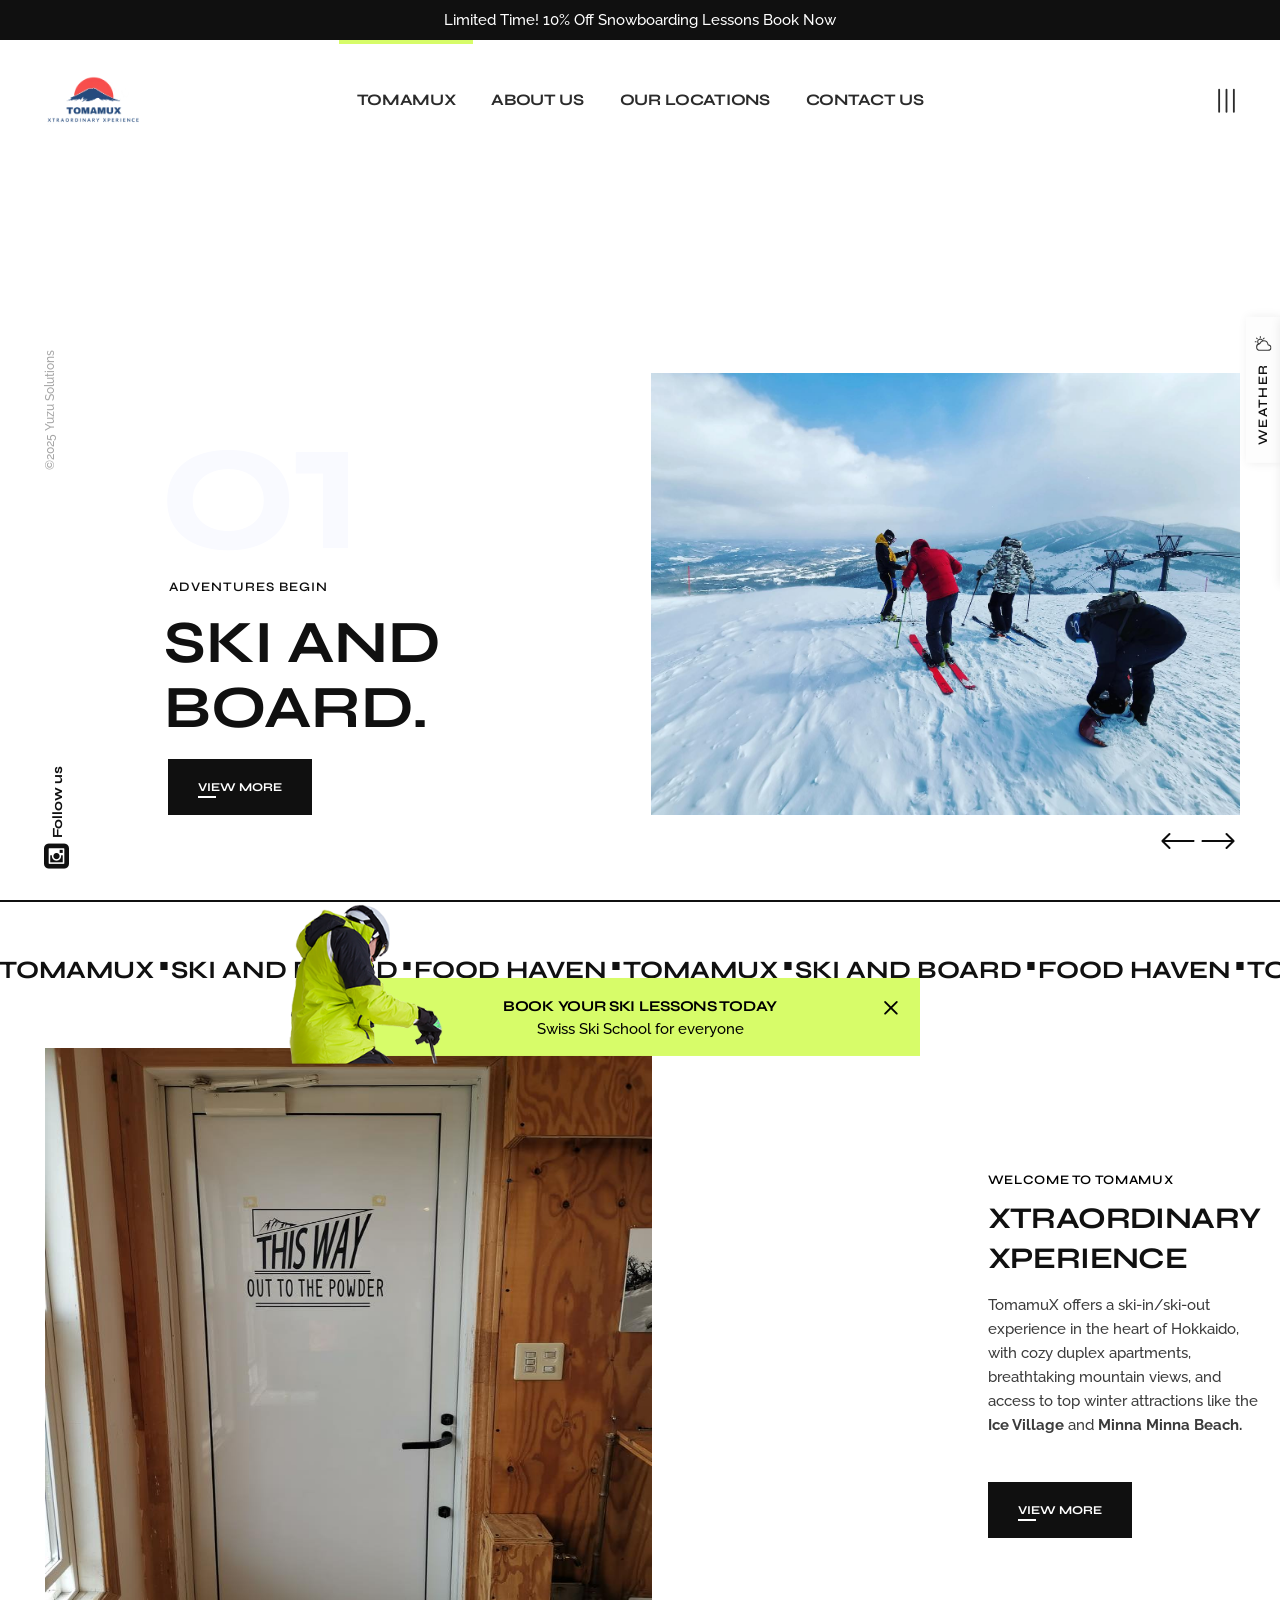
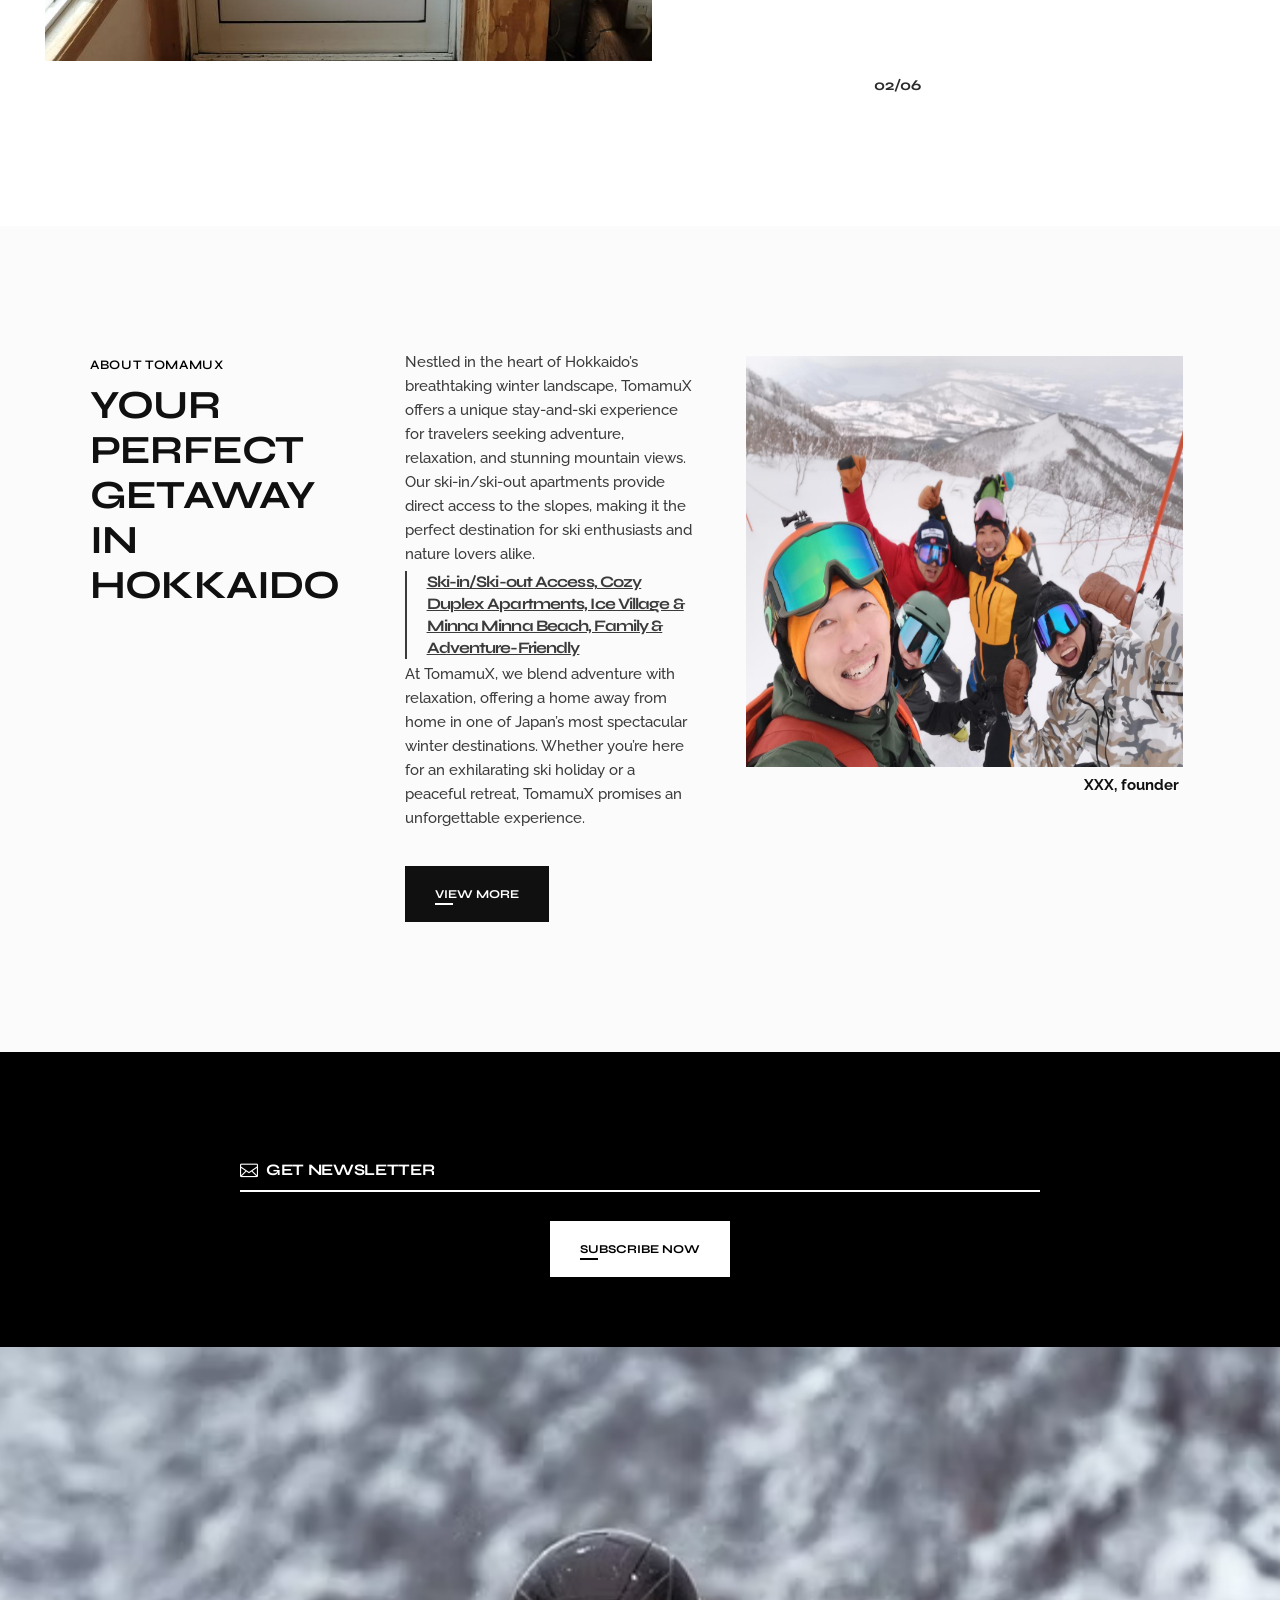
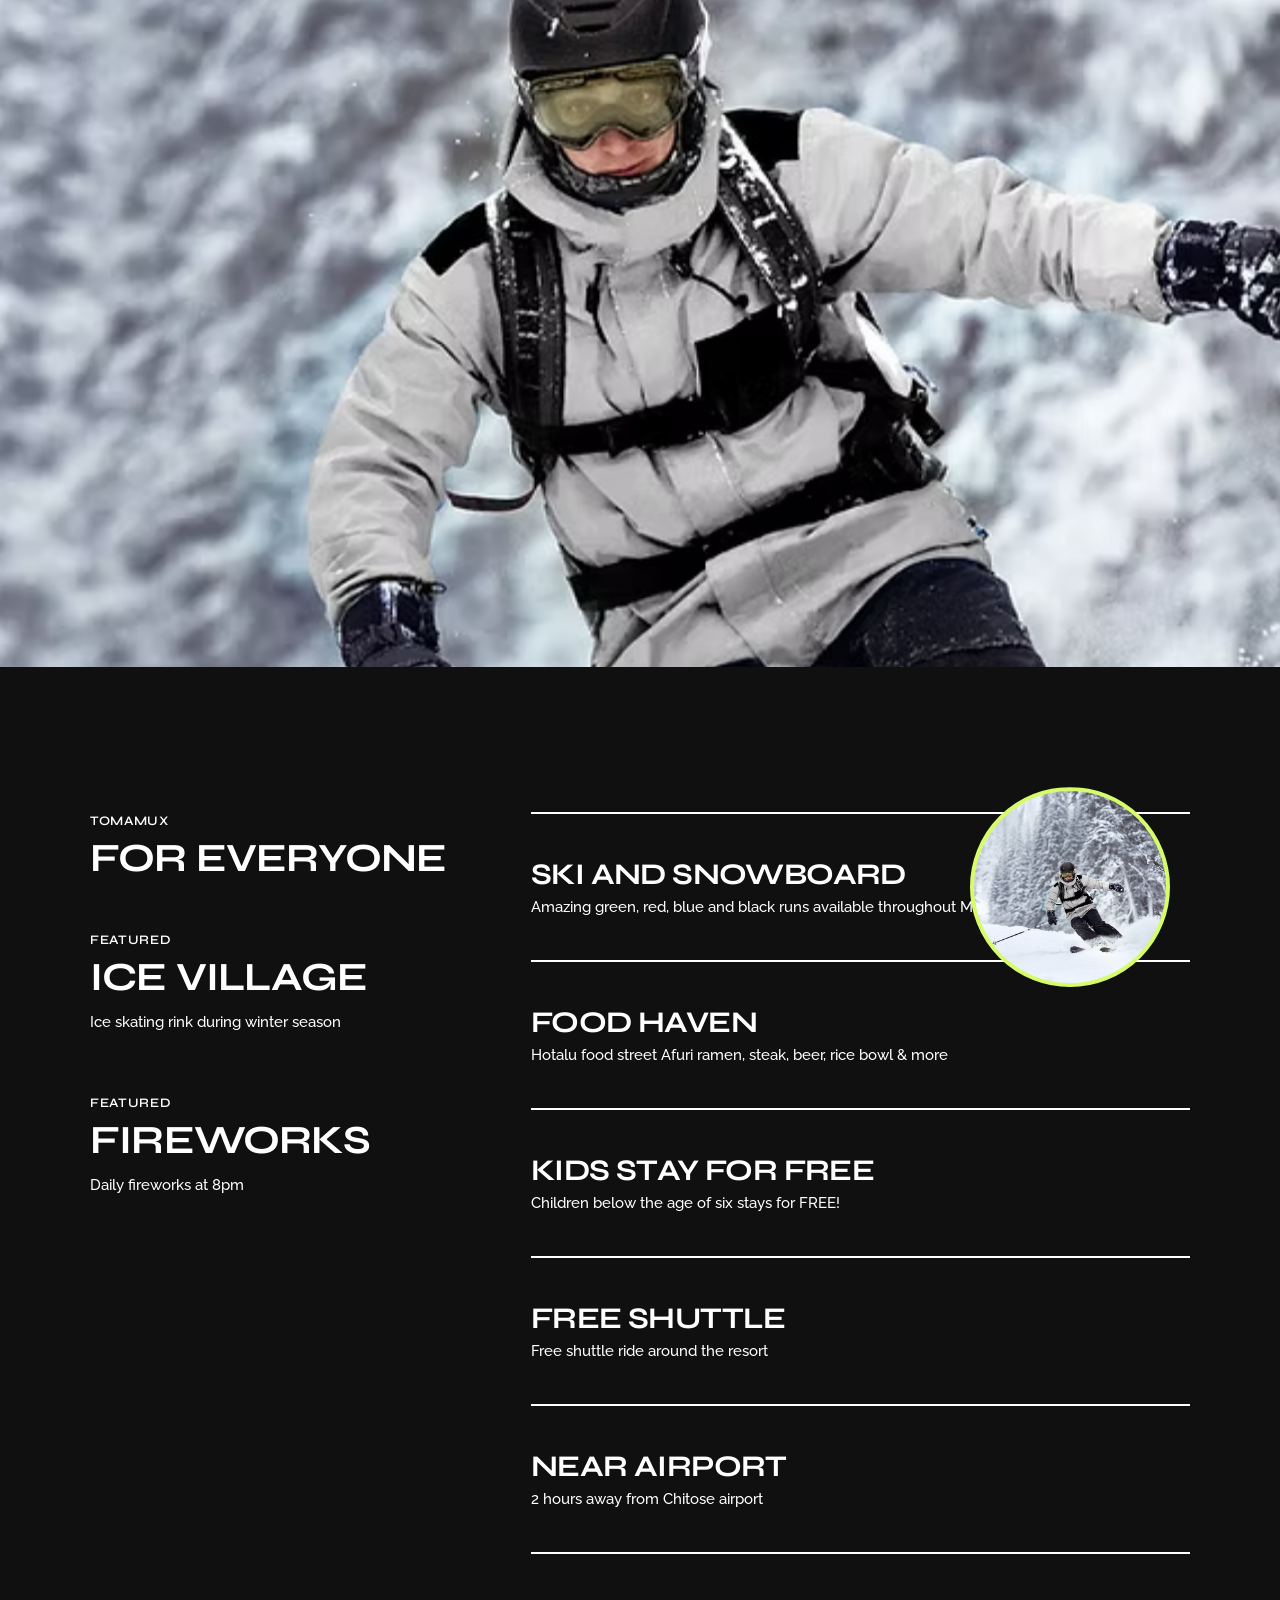
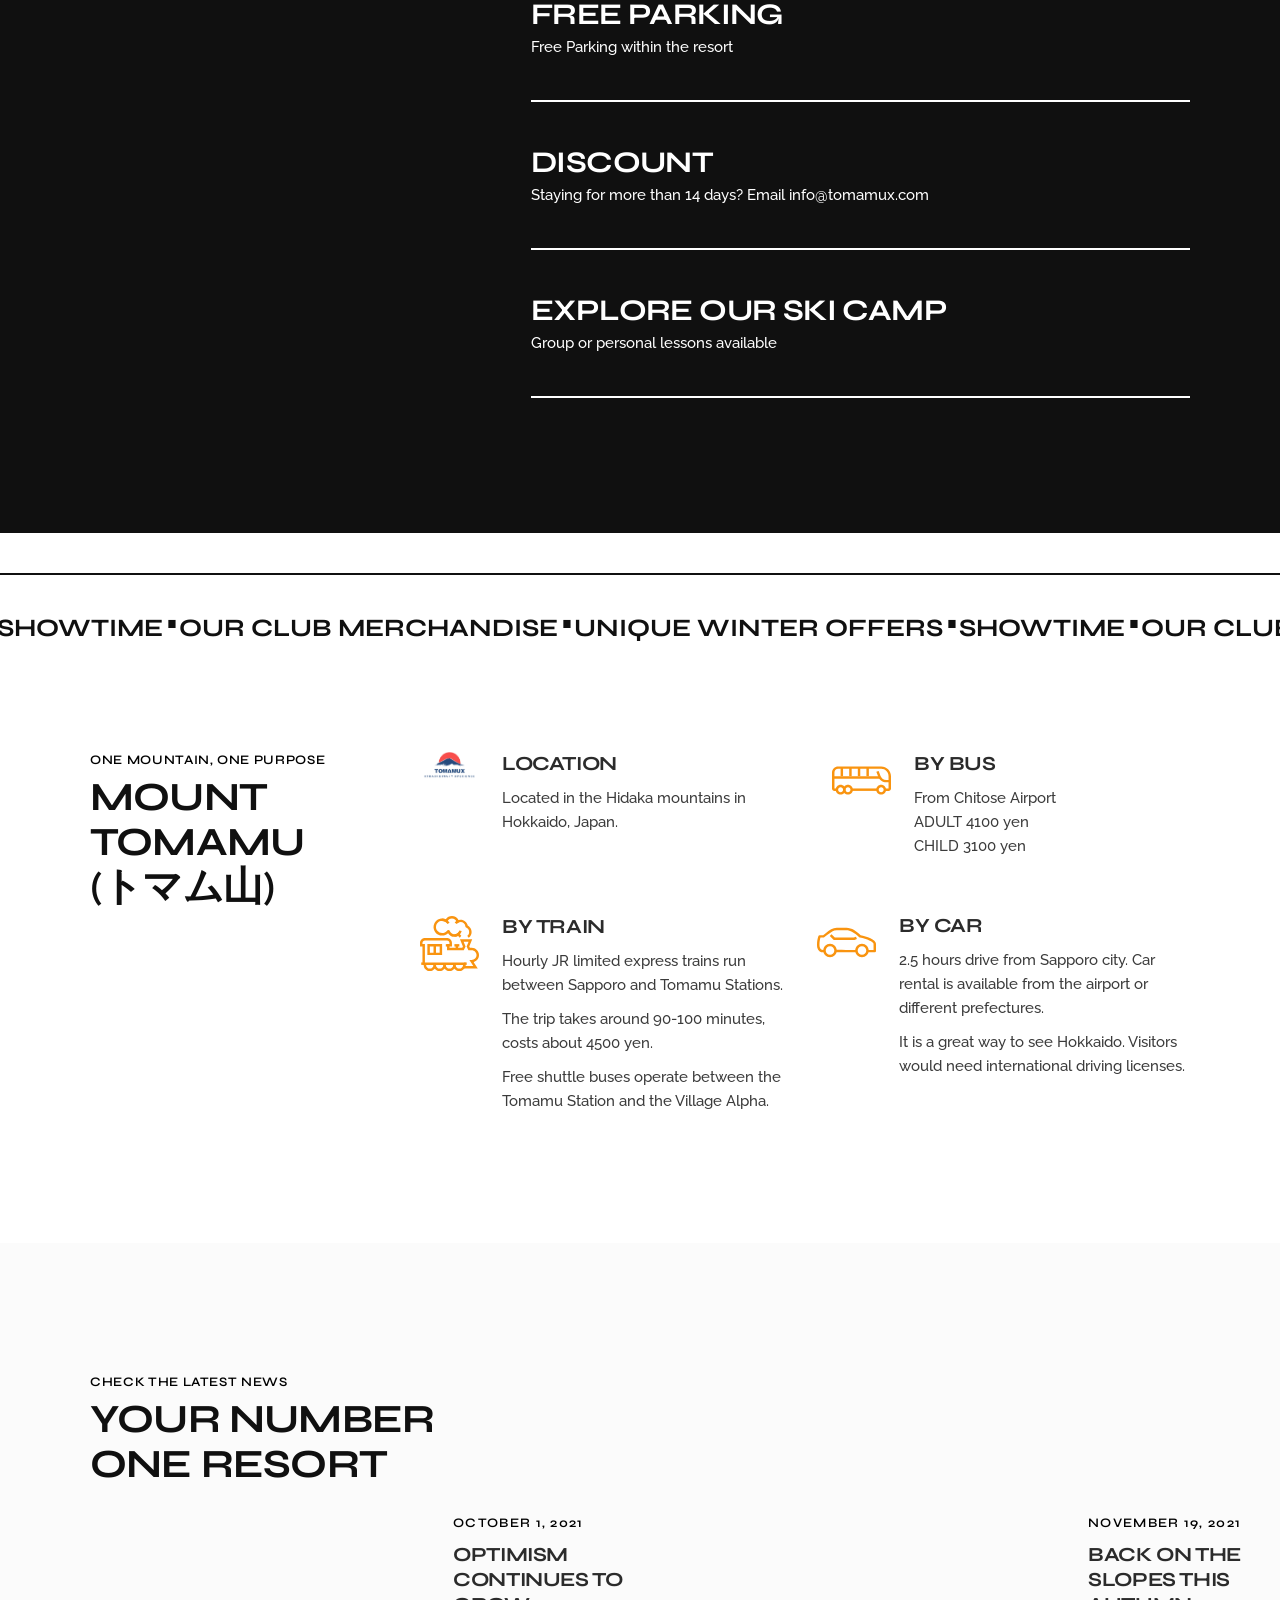
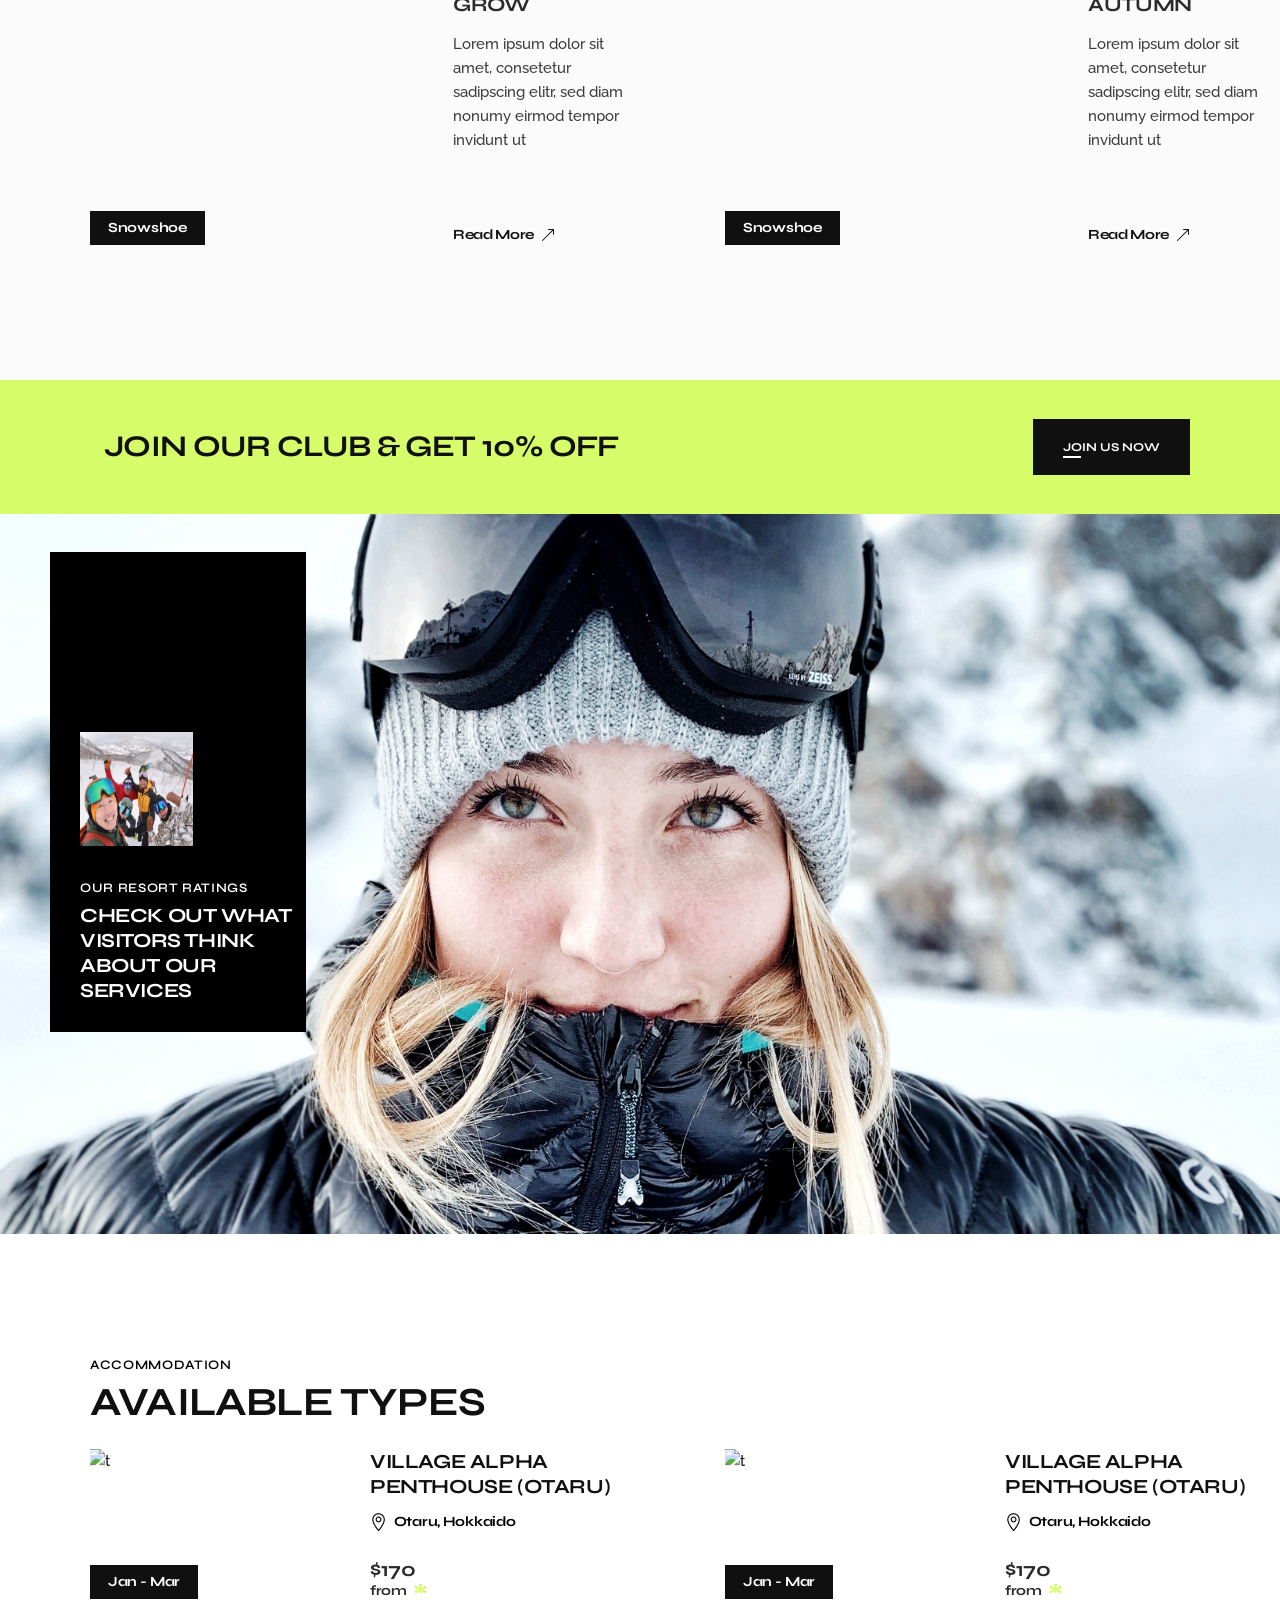
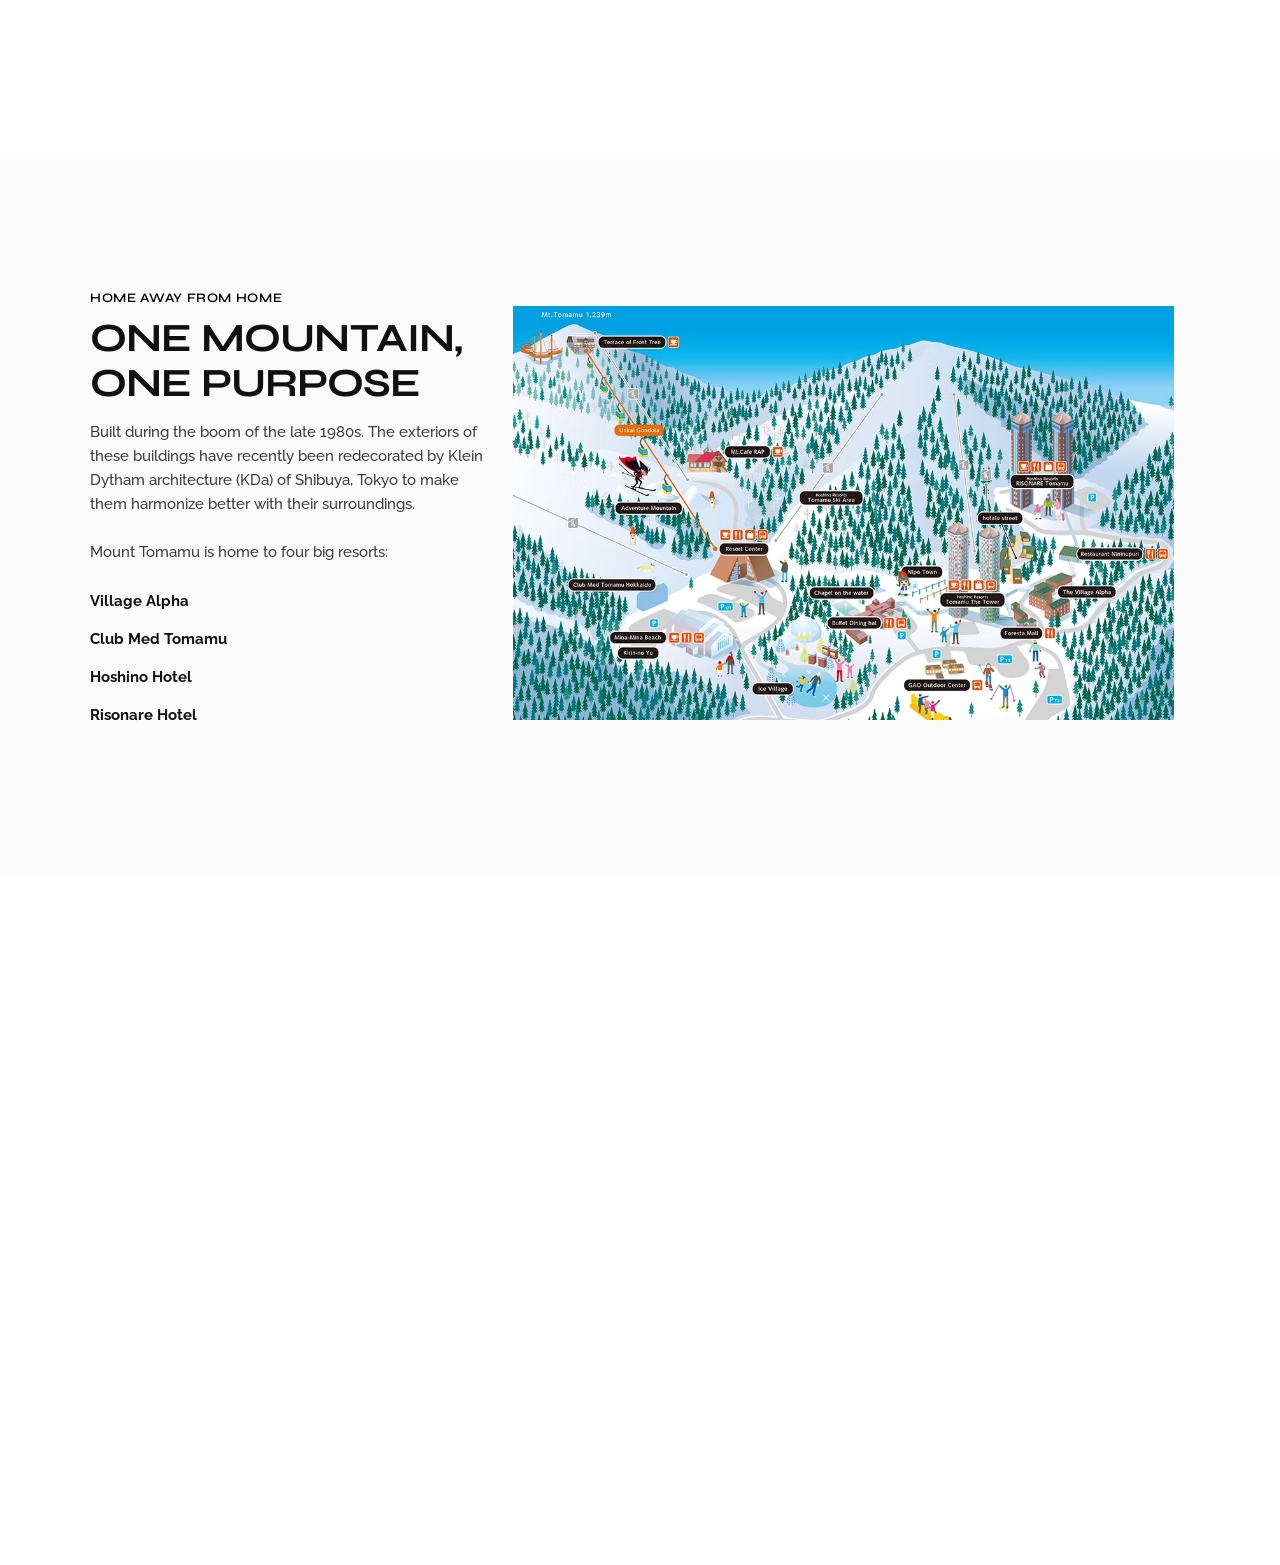
==== commit 17789c9c: "Host on https://sunnyyyap1011tech.github.io/tomamux-website-html" ====
--- a/index.html
+++ b/index.html
@@ -125,33 +125,33 @@
         }((window, document), window._wpemojiSettings);
         /* ]]> */
     </script>
-    <link rel='stylesheet' id='sb_instagram_styles-css' href='/wp-content/plugins/instagram-feed/css/sbi-styles.min.css?ver=2.9.8'
+    <link rel='stylesheet' id='sb_instagram_styles-css' href='https://sunnyyyap1011tech.github.io/tomamux-website-html/wp-content/plugins/instagram-feed/css/sbi-styles.min.css?ver=2.9.8'
         type='text/css' media='all' />
     <link rel='stylesheet' id='dripicons-css'
-        href='/wp-content/plugins/montagne-core/inc/icons/dripicons/assets/css/dripicons.min.css?ver=6.7' type='text/css'
+        href='https://sunnyyyap1011tech.github.io/tomamux-website-html/wp-content/plugins/montagne-core/inc/icons/dripicons/assets/css/dripicons.min.css?ver=6.7' type='text/css'
         media='all' />
     <link rel='stylesheet' id='elegant-icons-css'
-        href='/wp-content/plugins/montagne-core/inc/icons/elegant-icons/assets/css/elegant-icons.min.css?ver=6.7' type='text/css'
+        href='https://sunnyyyap1011tech.github.io/tomamux-website-html/wp-content/plugins/montagne-core/inc/icons/elegant-icons/assets/css/elegant-icons.min.css?ver=6.7' type='text/css'
         media='all' />
     <link rel='stylesheet' id='font-awesome-css'
-        href='/wp-content/plugins/montagne-core/inc/icons/font-awesome/assets/css/all.min.css?ver=6.7' type='text/css'
+        href='https://sunnyyyap1011tech.github.io/tomamux-website-html/wp-content/plugins/montagne-core/inc/icons/font-awesome/assets/css/all.min.css?ver=6.7' type='text/css'
         media='all' />
     <link rel='stylesheet' id='fontkiko-css'
-        href='/wp-content/plugins/montagne-core/inc/icons/fontkiko/assets/css/kiko-all.min.css?ver=6.7' type='text/css'
+        href='https://sunnyyyap1011tech.github.io/tomamux-website-html/wp-content/plugins/montagne-core/inc/icons/fontkiko/assets/css/kiko-all.min.css?ver=6.7' type='text/css'
         media='all' />
     <link rel='stylesheet' id='ionicons-css'
-        href='/wp-content/plugins/montagne-core/inc/icons/ionicons/assets/css/ionicons.min.css?ver=6.7' type='text/css'
+        href='https://sunnyyyap1011tech.github.io/tomamux-website-html/wp-content/plugins/montagne-core/inc/icons/ionicons/assets/css/ionicons.min.css?ver=6.7' type='text/css'
         media='all' />
     <link rel='stylesheet' id='linea-icons-css'
-        href='/wp-content/plugins/montagne-core/inc/icons/linea-icons/assets/css/linea-icons.min.css?ver=6.7' type='text/css'
+        href='https://sunnyyyap1011tech.github.io/tomamux-website-html/wp-content/plugins/montagne-core/inc/icons/linea-icons/assets/css/linea-icons.min.css?ver=6.7' type='text/css'
         media='all' />
     <link rel='stylesheet' id='linear-icons-css'
-        href='/wp-content/plugins/montagne-core/inc/icons/linear-icons/assets/css/linear-icons.min.css?ver=6.7' type='text/css'
+        href='https://sunnyyyap1011tech.github.io/tomamux-website-html/wp-content/plugins/montagne-core/inc/icons/linear-icons/assets/css/linear-icons.min.css?ver=6.7' type='text/css'
         media='all' />
     <link rel='stylesheet' id='material-icons-css'
         href='https://fonts.googleapis.com/icon?family=Material+Icons&#038;ver=6.7' type='text/css' media='all' />
     <link rel='stylesheet' id='simple-line-icons-css'
-        href='/wp-content/plugins/montagne-core/inc/icons/simple-line-icons/assets/css/simple-line-icons.min.css?ver=6.7'
+        href='https://sunnyyyap1011tech.github.io/tomamux-website-html/wp-content/plugins/montagne-core/inc/icons/simple-line-icons/assets/css/simple-line-icons.min.css?ver=6.7'
         type='text/css' media='all' />
     <style id='wp-emoji-styles-inline-css' type='text/css'>
         img.wp-smiley,
@@ -167,13 +167,13 @@
             padding: 0 !important;
         }
     </style>
-    <link rel='stylesheet' id='wp-block-library-css' href='/wp-includes/css/dist/block-library/style.min.css?ver=6.7'
+    <link rel='stylesheet' id='wp-block-library-css' href='https://sunnyyyap1011tech.github.io/tomamux-website-html/wp-includes/css/dist/block-library/style.min.css?ver=6.7'
         type='text/css' media='all' />
     <link rel='stylesheet' id='wc-blocks-vendors-style-css'
-        href='/wp-content/plugins/woocommerce/packages/woocommerce-blocks/build/wc-blocks-vendors-style.css?ver=6.3.3'
+        href='https://sunnyyyap1011tech.github.io/tomamux-website-html/wp-content/plugins/woocommerce/packages/woocommerce-blocks/build/wc-blocks-vendors-style.css?ver=6.3.3'
         type='text/css' media='all' />
     <link rel='stylesheet' id='wc-blocks-style-css'
-        href='/wp-content/plugins/woocommerce/packages/woocommerce-blocks/build/wc-blocks-style.css?ver=6.3.3' type='text/css'
+        href='https://sunnyyyap1011tech.github.io/tomamux-website-html/wp-content/plugins/woocommerce/packages/woocommerce-blocks/build/wc-blocks-style.css?ver=6.3.3' type='text/css'
         media='all' />
     <style id='classic-theme-styles-inline-css' type='text/css'>
         /*! This file is auto-generated */
@@ -519,11 +519,11 @@
             line-height: 1.6;
         }
     </style>
-    <link rel='stylesheet' id='clone-posts-css' href='/wp-content/plugins/clone-posts/public/css/clone-posts-public.css?ver=2.0.1'
+    <link rel='stylesheet' id='clone-posts-css' href='https://sunnyyyap1011tech.github.io/tomamux-website-html/wp-content/plugins/clone-posts/public/css/clone-posts-public.css?ver=2.0.1'
         type='text/css' media='all' />
-    <link rel='stylesheet' id='contact-form-7-css' href='/wp-content/plugins/contact-form-7/includes/css/styles.css?ver=5.5.3'
+    <link rel='stylesheet' id='contact-form-7-css' href='https://sunnyyyap1011tech.github.io/tomamux-website-html/wp-content/plugins/contact-form-7/includes/css/styles.css?ver=5.5.3'
         type='text/css' media='all' />
-    <link rel='stylesheet' id='ctf_styles-css' href='/wp-content/plugins/custom-twitter-feeds/css/ctf-styles.min.css?ver=1.8.4'
+    <link rel='stylesheet' id='ctf_styles-css' href='https://sunnyyyap1011tech.github.io/tomamux-website-html/wp-content/plugins/custom-twitter-feeds/css/ctf-styles.min.css?ver=1.8.4'
         type='text/css' media='all' />
     <link rel='stylesheet' id='rabbit_css-css'
         href='https://export.qodethemes.com/_toolbar/assets/css/rbt-modules.css?ver=6.7' type='text/css' media='all' />
@@ -533,27 +533,27 @@
         }
     </style>
     <link rel='stylesheet' id='swiper-css'
-        href='/wp-content/plugins/qi-addons-for-elementor/assets/plugins/swiper/swiper.min.css?ver=6.7' type='text/css'
+        href='https://sunnyyyap1011tech.github.io/tomamux-website-html/wp-content/plugins/qi-addons-for-elementor/assets/plugins/swiper/swiper.min.css?ver=6.7' type='text/css'
         media='all' />
     <link rel='stylesheet' id='qi-addons-for-elementor-grid-style-css'
-        href='/wp-content/plugins/qi-addons-for-elementor/assets/css/grid.min.css?ver=6.7' type='text/css' media='all' />
+        href='https://sunnyyyap1011tech.github.io/tomamux-website-html/wp-content/plugins/qi-addons-for-elementor/assets/css/grid.min.css?ver=6.7' type='text/css' media='all' />
     <link rel='stylesheet' id='qi-addons-for-elementor-helper-parts-style-css'
-        href='/wp-content/plugins/qi-addons-for-elementor/assets/css/helper-parts.min.css?ver=6.7' type='text/css' media='all' />
+        href='https://sunnyyyap1011tech.github.io/tomamux-website-html/wp-content/plugins/qi-addons-for-elementor/assets/css/helper-parts.min.css?ver=6.7' type='text/css' media='all' />
     <link rel='stylesheet' id='qi-addons-for-elementor-style-css'
-        href='/wp-content/plugins/qi-addons-for-elementor/assets/css/main.min.css?ver=6.7' type='text/css' media='all' />
+        href='https://sunnyyyap1011tech.github.io/tomamux-website-html/wp-content/plugins/qi-addons-for-elementor/assets/css/main.min.css?ver=6.7' type='text/css' media='all' />
     <link rel='stylesheet' id='perfect-scrollbar-css'
-        href='/wp-content/plugins/montagne-core/assets/plugins/perfect-scrollbar/perfect-scrollbar.css?ver=6.7' type='text/css'
+        href='https://sunnyyyap1011tech.github.io/tomamux-website-html/wp-content/plugins/montagne-core/assets/plugins/perfect-scrollbar/perfect-scrollbar.css?ver=6.7' type='text/css'
         media='all' />
-    <link rel='stylesheet' id='montagne-main-css' href='/themes/montagne/assets/css/main.min.css?ver=6.7'
+    <link rel='stylesheet' id='montagne-main-css' href='https://sunnyyyap1011tech.github.io/tomamux-website-html/themes/montagne/assets/css/main.min.css?ver=6.7'
         type='text/css' media='all' />
     <link rel='stylesheet' id='montagne-core-style-css'
-        href='/wp-content/plugins/montagne-core/assets/css/montagne-core.min.css?ver=6.7' type='text/css' media='all' />
+        href='https://sunnyyyap1011tech.github.io/tomamux-website-html/wp-content/plugins/montagne-core/assets/css/montagne-core.min.css?ver=6.7' type='text/css' media='all' />
     <link rel='stylesheet' id='montagne-google-fonts-css'
         href='https://fonts.googleapis.com/css?family=Syne%3A300%2C400%2C500%2C600%2C700%7CRaleway%3A300%2C400%2C500%2C600%2C700&#038;subset=latin-ext&#038;display=swap&#038;ver=1.0.0'
         type='text/css' media='all' />
-    <link rel='stylesheet' id='montagne-grid-css' href='/themes/montagne/assets/css/grid.min.css?ver=6.7'
+    <link rel='stylesheet' id='montagne-grid-css' href='https://sunnyyyap1011tech.github.io/tomamux-website-html/themes/montagne/assets/css/grid.min.css?ver=6.7'
         type='text/css' media='all' />
-    <link rel='stylesheet' id='montagne-style-css' href='/themes/montagne/style.css?ver=6.7' type='text/css'
+    <link rel='stylesheet' id='montagne-style-css' href='https://sunnyyyap1011tech.github.io/tomamux-website-html/themes/montagne/style.css?ver=6.7' type='text/css'
         media='all' />
     <style id='montagne-style-inline-css' type='text/css'>
         #qodef-page-outer {
@@ -638,13 +638,13 @@
         }
     </style>
     <link rel='stylesheet' id='montagne-core-elementor-css'
-        href='/wp-content/plugins/montagne-core/inc/plugins/elementor/assets/css/elementor.min.css?ver=6.7' type='text/css'
+        href='https://sunnyyyap1011tech.github.io/tomamux-website-html/wp-content/plugins/montagne-core/inc/plugins/elementor/assets/css/elementor.min.css?ver=6.7' type='text/css'
         media='all' />
     <link rel='stylesheet' id='elementor-icons-css'
-        href='/wp-content/plugins/elementor/assets/lib/eicons/css/elementor-icons.min.css?ver=5.13.0' type='text/css'
+        href='https://sunnyyyap1011tech.github.io/tomamux-website-html/wp-content/plugins/elementor/assets/lib/eicons/css/elementor-icons.min.css?ver=5.13.0' type='text/css'
         media='all' />
     <link rel='stylesheet' id='elementor-frontend-css'
-        href='/uploads/elementor/css/custom-frontend-lite.min.css?ver=1639571583' type='text/css' media='all' />
+        href='https://sunnyyyap1011tech.github.io/tomamux-website-html/uploads/elementor/css/custom-frontend-lite.min.css?ver=1639571583' type='text/css' media='all' />
     <style id='elementor-frontend-inline-css' type='text/css'>
         .elementor-kit-5 {
             --e-global-color-primary: #6EC1E4;
@@ -2111,38 +2111,38 @@
         }
     </style>
     <link rel='stylesheet' id='font-awesome-5-all-css'
-        href='/wp-content/plugins/elementor/assets/lib/font-awesome/css/all.min.css?ver=3.5.0' type='text/css'
+        href='https://sunnyyyap1011tech.github.io/tomamux-website-html/wp-content/plugins/elementor/assets/lib/font-awesome/css/all.min.css?ver=3.5.0' type='text/css'
         media='all' />
     <link rel='stylesheet' id='font-awesome-4-shim-css'
-        href='/wp-content/plugins/elementor/assets/lib/font-awesome/css/v4-shims.min.css?ver=3.5.0' type='text/css'
+        href='https://sunnyyyap1011tech.github.io/tomamux-website-html/wp-content/plugins/elementor/assets/lib/font-awesome/css/v4-shims.min.css?ver=3.5.0' type='text/css'
         media='all' />
-    <link rel='stylesheet' id='qode-zendesk-chat-css' href='/wp-content/plugins/qode-zendesk-chat//assets/main.css?ver=6.7'
+    <link rel='stylesheet' id='qode-zendesk-chat-css' href='https://sunnyyyap1011tech.github.io/tomamux-website-html/wp-content/plugins/qode-zendesk-chat//assets/main.css?ver=6.7'
         type='text/css' media='all' />
     <link rel='stylesheet' id='google-fonts-1-css'
         href='https://fonts.googleapis.com/css?family=Roboto%3A100%2C100italic%2C200%2C200italic%2C300%2C300italic%2C400%2C400italic%2C500%2C500italic%2C600%2C600italic%2C700%2C700italic%2C800%2C800italic%2C900%2C900italic%7CRoboto+Slab%3A100%2C100italic%2C200%2C200italic%2C300%2C300italic%2C400%2C400italic%2C500%2C500italic%2C600%2C600italic%2C700%2C700italic%2C800%2C800italic%2C900%2C900italic%7CSyne%3A100%2C100italic%2C200%2C200italic%2C300%2C300italic%2C400%2C400italic%2C500%2C500italic%2C600%2C600italic%2C700%2C700italic%2C800%2C800italic%2C900%2C900italic&#038;display=auto&#038;ver=6.7'
         type='text/css' media='all' />
-    <script type="text/javascript" src="/wp-includes/js/jquery/jquery.min.js?ver=3.7.1" id="jquery-core-js"></script>
-    <script type="text/javascript" src="/wp-includes/js/jquery/jquery-migrate.min.js?ver=3.4.1"
+    <script type="text/javascript" src="https://sunnyyyap1011tech.github.io/tomamux-website-html/wp-includes/js/jquery/jquery.min.js?ver=3.7.1" id="jquery-core-js"></script>
+    <script type="text/javascript" src="https://sunnyyyap1011tech.github.io/tomamux-website-html/wp-includes/js/jquery/jquery-migrate.min.js?ver=3.4.1"
         id="jquery-migrate-js"></script>
-    <script type="text/javascript" src="/wp-content/plugins/clone-posts/public/js/clone-posts-public.js?ver=2.0.1"
+    <script type="text/javascript" src="https://sunnyyyap1011tech.github.io/tomamux-website-html/wp-content/plugins/clone-posts/public/js/clone-posts-public.js?ver=2.0.1"
         id="clone-posts-js"></script>
-    <script type="text/javascript" src="/wp-content/plugins/revslider/public/assets/js/rbtools.min.js?ver=6.5.11"
+    <script type="text/javascript" src="https://sunnyyyap1011tech.github.io/tomamux-website-html/wp-content/plugins/revslider/public/assets/js/rbtools.min.js?ver=6.5.11"
         async id="tp-tools-js"></script>
-    <script type="text/javascript" src="/wp-content/plugins/revslider/public/assets/js/rs6.min.js?ver=6.5.11"
+    <script type="text/javascript" src="https://sunnyyyap1011tech.github.io/tomamux-website-html/wp-content/plugins/revslider/public/assets/js/rs6.min.js?ver=6.5.11"
         async id="revmin-js"></script>
-    <script type="text/javascript" src="/wp-content/plugins/elementor/assets/lib/font-awesome/js/v4-shims.min.js?ver=3.5.0"
+    <script type="text/javascript" src="https://sunnyyyap1011tech.github.io/tomamux-website-html/wp-content/plugins/elementor/assets/lib/font-awesome/js/v4-shims.min.js?ver=3.5.0"
         id="font-awesome-4-shim-js"></script>
     <link rel="https://api.w.org/" href="/wp-json/" />
-    <link rel="alternate" title="JSON" type="application/json" href="/wp-json/wp/v2/pages/14" />
+    <link rel="alternate" title="JSON" type="application/json" href="https://sunnyyyap1011tech.github.io/tomamux-website-html/wp-json/wp/v2/pages/14" />
     <link rel="EditURI" type="application/rsd+xml" title="RSD" href="/xmlrpc.php?rsd" />
     <meta name="generator" content="WordPress 6.7" />
     <meta name="generator" content="WooCommerce 6.0.0" />
     <link rel="canonical" href="/" />
     <link rel='shortlink' href='/' />
     <link rel="alternate" title="oEmbed (JSON)" type="application/json+oembed"
-        href="/wp-json/oembed/1.0/embed?url=https%3A%2F%2Fmontagne.qodeinteractive.com%2F" />
+        href="https://sunnyyyap1011tech.github.io/tomamux-website-html/wp-json/oembed/1.0/embed?url=https%3A%2F%2Fmontagne.qodeinteractive.com%2F" />
     <link rel="alternate" title="oEmbed (XML)" type="text/xml+oembed"
-        href="/wp-json/oembed/1.0/embed?url=https%3A%2F%2Fmontagne.qodeinteractive.com%2F&#038;format=xml" />
+        href="https://sunnyyyap1011tech.github.io/tomamux-website-html/wp-json/oembed/1.0/embed?url=https%3A%2F%2Fmontagne.qodeinteractive.com%2F&#038;format=xml" />
 
 
     <!-- Open Graph data is managed by Alex MacArthur's Complete Open Graph plugin. (v3.4.5) -->
@@ -2154,12 +2154,12 @@
         content='Montagne is a modern theme designed for winter sports and ski resorts websites, and it&rsquo;s truly the smoothest way to go down the WordPress slopes! ' />
     <meta property='og:title' content='Montagne - Winter Sports &amp; Ski Resort Theme' />
     <meta property='og:type' content='website' />
-    <meta property='og:image' content='/uploads/2021/12/open-graph.png' />
+    <meta property='og:image' content='https://sunnyyyap1011tech.github.io/tomamux-website-html/uploads/2021/12/open-graph.png' />
     <meta property='og:image:width' content='1200' />
     <meta property='og:image:height' content='630' />
     <meta name='twitter:card' content='summary' />
     <meta name='twitter:title' content='Montagne - Winter Sports &amp; Ski Resort Theme' />
-    <meta name='twitter:image' content='/uploads/2021/12/open-graph.png' />
+    <meta name='twitter:image' content='https://sunnyyyap1011tech.github.io/tomamux-website-html/uploads/2021/12/open-graph.png' />
     <meta name='twitter:description'
         content='Montagne is a modern theme designed for winter sports and ski resorts websites, and it&rsquo;s truly the smoothest way to go down the WordPress slopes! ' />
     <!-- End Complete Open Graph. | 0.0023000240325928s -->
@@ -2202,10 +2202,10 @@
     </noscript>
     <meta name="generator"
         content="Powered by Slider Revolution 6.5.11 - responsive, Mobile-Friendly Slider Plugin for WordPress with comfortable drag and drop interface." />
-    <link rel="icon" href="/uploads/2021/09/cropped-Favicon-img-32x32.png" sizes="32x32" />
-    <link rel="icon" href="/uploads/2021/09/cropped-Favicon-img-192x192.png" sizes="192x192" />
-    <link rel="apple-touch-icon" href="/uploads/2021/09/cropped-Favicon-img-180x180.png" />
-    <meta name="msapplication-TileImage" content="/uploads/2021/09/cropped-Favicon-img-270x270.png" />
+    <link rel="icon" href="https://sunnyyyap1011tech.github.io/tomamux-website-html/uploads/2021/09/cropped-Favicon-img-32x32.png" sizes="32x32" />
+    <link rel="icon" href="https://sunnyyyap1011tech.github.io/tomamux-website-html/uploads/2021/09/cropped-Favicon-img-192x192.png" sizes="192x192" />
+    <link rel="apple-touch-icon" href="https://sunnyyyap1011tech.github.io/tomamux-website-html/uploads/2021/09/cropped-Favicon-img-180x180.png" />
+    <meta name="msapplication-TileImage" content="https://sunnyyyap1011tech.github.io/tomamux-website-html/uploads/2021/09/cropped-Favicon-img-270x270.png" />
     <script type="text/javascript">
         function setREVStartSize(e) {
             //window.requestAnimationFrame(function() {				 
@@ -2285,11 +2285,11 @@
                     <div class="qodef-header-logo">
                         <a itemprop="url" class="qodef-header-logo-link qodef-height--not-set qodef-source--image"
                             href="/" rel="home">
-                            <img width="137" height="15" src="/uploads/tomamux/logo-transparent.avif"
+                            <img width="137" height="15" src="https://sunnyyyap1011tech.github.io/tomamux-website-html/uploads/tomamux/logo-transparent.avif"
                                 class="qodef-header-logo-image qodef--main" alt="logo main" itemprop="image" /><img
-                                width="137" height="15" src="/uploads/tomamux/logo-transparent.avif"
+                                width="137" height="15" src="https://sunnyyyap1011tech.github.io/tomamux-website-html/uploads/tomamux/logo-transparent.avif"
                                 class="qodef-header-logo-image qodef--dark" alt="logo dark" itemprop="image" /><img
-                                width="145" height="27" src="/uploads/2021/12/logo-light-01.png"
+                                width="145" height="27" src="https://sunnyyyap1011tech.github.io/tomamux-website-html/uploads/2021/12/logo-light-01.png"
                                 class="qodef-header-logo-image qodef--light" alt="logo light" itemprop="image" /></a>
                     </div>
                     <nav class="qodef-header-navigation" role="navigation" aria-label="Top Menu">
@@ -5954,7 +5954,7 @@
                                                                         src="/plugins/revslider/public/assets/assets/dummy.png"
                                                                         alt="L" class="tp-rs-img rs-lazyload"
                                                                         width="814" height="655"
-                                                                        data-lazyload="/wp-content/uploads/2021/10/map-rev.png"
+                                                                        data-lazyload="https://sunnyyyap1011tech.github.io/tomamux-website-html/wp-content/uploads/2021/10/map-rev.png"
                                                                         data-no-retina>
                                                                 </rs-layer>
                                                                 <!--
@@ -5974,7 +5974,7 @@
                                                                         src="/plugins/revslider/public/assets/assets/dummy.png"
                                                                         alt="L" class="tp-rs-img rs-lazyload" width="20"
                                                                         height="33"
-                                                                        data-lazyload="/wp-content/uploads/2021/10/rev-map-pin.png"
+                                                                        data-lazyload="https://sunnyyyap1011tech.github.io/tomamux-website-html/wp-content/uploads/2021/10/rev-map-pin.png"
                                                                         data-no-retina>
                                                                 </rs-layer>
                                                                 <!--
@@ -6023,7 +6023,7 @@
                                                                         src="/plugins/revslider/public/assets/assets/dummy.png"
                                                                         alt="L" class="tp-rs-img rs-lazyload" width="20"
                                                                         height="33"
-                                                                        data-lazyload="/wp-content/uploads/2021/10/rev-map-pin.png"
+                                                                        data-lazyload="https://sunnyyyap1011tech.github.io/tomamux-website-html/wp-content/uploads/2021/10/rev-map-pin.png"
                                                                         data-no-retina>
                                                                 </rs-layer>
                                                                 <!--
@@ -6073,7 +6073,7 @@
                                                                         src="/plugins/revslider/public/assets/assets/dummy.png"
                                                                         alt="L" class="tp-rs-img rs-lazyload" width="20"
                                                                         height="33"
-                                                                        data-lazyload="/wp-content/uploads/2021/10/rev-map-pin.png"
+                                                                        data-lazyload="https://sunnyyyap1011tech.github.io/tomamux-website-html/wp-content/uploads/2021/10/rev-map-pin.png"
                                                                         data-no-retina>
                                                                 </rs-layer>
                                                                 <!--
@@ -6123,7 +6123,7 @@
                                                                         src="/plugins/revslider/public/assets/assets/dummy.png"
                                                                         alt="L" class="tp-rs-img rs-lazyload" width="20"
                                                                         height="33"
-                                                                        data-lazyload="/wp-content/uploads/2021/10/rev-map-pin.png"
+                                                                        data-lazyload="https://sunnyyyap1011tech.github.io/tomamux-website-html/wp-content/uploads/2021/10/rev-map-pin.png"
                                                                         data-no-retina>
                                                                 </rs-layer>
                                                                 <!--
@@ -6142,7 +6142,7 @@
                                                                         src="/plugins/revslider/public/assets/assets/dummy.png"
                                                                         alt="L" class="tp-rs-img rs-lazyload" width="20"
                                                                         height="33"
-                                                                        data-lazyload="/wp-content/uploads/2021/10/rev-map-pin.png"
+                                                                        data-lazyload="https://sunnyyyap1011tech.github.io/tomamux-website-html/wp-content/uploads/2021/10/rev-map-pin.png"
                                                                         data-no-retina>
                                                                 </rs-layer>
                                                                 <!--
@@ -6161,7 +6161,7 @@
                                                                         src="/plugins/revslider/public/assets/assets/dummy.png"
                                                                         alt="L" class="tp-rs-img rs-lazyload" width="20"
                                                                         height="33"
-                                                                        data-lazyload="/wp-content/uploads/2021/10/rev-map-pin.png"
+                                                                        data-lazyload="https://sunnyyyap1011tech.github.io/tomamux-website-html/wp-content/uploads/2021/10/rev-map-pin.png"
                                                                         data-no-retina>
                                                                 </rs-layer>
                                                                 <!--
@@ -6269,7 +6269,7 @@
                                                                     src="/plugins/revslider/public/assets/assets/dummy.png"
                                                                     alt="t" class="tp-rs-img rs-lazyload" width="267"
                                                                     height="572"
-                                                                    data-lazyload="/wp-content/uploads/2021/09/landing-rev-01.png"
+                                                                    data-lazyload="https://sunnyyyap1011tech.github.io/tomamux-website-html/wp-content/uploads/2021/09/landing-rev-01.png"
                                                                     data-no-retina>
                                                             </rs-layer>
                                                             <!--
@@ -6903,13 +6903,13 @@
         }
     </script>
     <link rel='stylesheet' id='magnific-popup-css'
-        href='/wp-content/plugins/montagne-core/assets/plugins/magnific-popup/magnific-popup.css?ver=6.7' type='text/css'
+        href='https://sunnyyyap1011tech.github.io/tomamux-website-html/wp-content/plugins/montagne-core/assets/plugins/magnific-popup/magnific-popup.css?ver=6.7' type='text/css'
         media='all' />
-    <link rel='stylesheet' id='mediaelement-css' href='/js/mediaelement/mediaelementplayer-legacy.min.css?ver=4.2.17'
+    <link rel='stylesheet' id='mediaelement-css' href='https://sunnyyyap1011tech.github.io/tomamux-website-html/js/mediaelement/mediaelementplayer-legacy.min.css?ver=4.2.17'
         type='text/css' media='all' />
-    <link rel='stylesheet' id='wp-mediaelement-css' href='/js/mediaelement/wp-mediaelement.min.css?ver=6.7'
+    <link rel='stylesheet' id='wp-mediaelement-css' href='https://sunnyyyap1011tech.github.io/tomamux-website-html/js/mediaelement/wp-mediaelement.min.css?ver=6.7'
         type='text/css' media='all' />
-    <link rel='stylesheet' id='rs-plugin-settings-css' href='/plugins/revslider/public/assets/css/rs6.css?ver=6.5.11'
+    <link rel='stylesheet' id='rs-plugin-settings-css' href='https://sunnyyyap1011tech.github.io/tomamux-website-html/plugins/revslider/public/assets/css/rs6.css?ver=6.5.11'
         type='text/css' media='all' />
     <style id='rs-plugin-settings-inline-css' type='text/css'>
         #rev_slider_12_1_wrapper .montagne-arrows.tparrows {
@@ -6967,7 +6967,7 @@
             transition-delay: .15s
         }
     </style>
-    <script type="text/javascript" src="/js/dist/vendor/wp-polyfill.min.js?ver=3.15.0" id="wp-polyfill-js"></script>
+    <script type="text/javascript" src="https://sunnyyyap1011tech.github.io/tomamux-website-html/js/dist/vendor/wp-polyfill.min.js?ver=3.15.0" id="wp-polyfill-js"></script>
     <script type="text/javascript" id="contact-form-7-js-extra">
         /* <![CDATA[ */
         var wpcf7 = {
@@ -6978,12 +6978,12 @@
         };
         /* ]]> */
     </script>
-    <script type="text/javascript" src="/plugins/contact-form-7/includes/js/index.js?ver=5.5.3"
+    <script type="text/javascript" src="https://sunnyyyap1011tech.github.io/tomamux-website-html/plugins/contact-form-7/includes/js/index.js?ver=5.5.3"
         id="contact-form-7-js"></script>
     <script type="text/javascript" src="https://export.qodethemes.com/_toolbar/assets/js/rbt-modules.js?ver=6.7"
         id="rabbit_js-js"></script>
     <script type="text/javascript"
-        src="/plugins/woocommerce/assets/js/jquery-blockui/jquery.blockUI.min.js?ver=2.7.0-wc.6.0.0"
+        src="https://sunnyyyap1011tech.github.io/tomamux-website-html/plugins/woocommerce/assets/js/jquery-blockui/jquery.blockUI.min.js?ver=2.7.0-wc.6.0.0"
         id="jquery-blockui-js"></script>
     <script type="text/javascript" id="wc-add-to-cart-js-extra">
         /* <![CDATA[ */
@@ -6997,9 +6997,9 @@
         };
         /* ]]> */
     </script>
-    <script type="text/javascript" src="/plugins/woocommerce/assets/js/frontend/add-to-cart.min.js?ver=6.0.0"
+    <script type="text/javascript" src="https://sunnyyyap1011tech.github.io/tomamux-website-html/plugins/woocommerce/assets/js/frontend/add-to-cart.min.js?ver=6.0.0"
         id="wc-add-to-cart-js"></script>
-    <script type="text/javascript" src="/plugins/woocommerce/assets/js/js-cookie/js.cookie.min.js?ver=2.1.4-wc.6.0.0"
+    <script type="text/javascript" src="https://sunnyyyap1011tech.github.io/tomamux-website-html/plugins/woocommerce/assets/js/js-cookie/js.cookie.min.js?ver=2.1.4-wc.6.0.0"
         id="js-cookie-js"></script>
     <script type="text/javascript" id="woocommerce-js-extra">
         /* <![CDATA[ */
@@ -7009,7 +7009,7 @@
         };
         /* ]]> */
     </script>
-    <script type="text/javascript" src="/plugins/woocommerce/assets/js/frontend/woocommerce.min.js?ver=6.0.0"
+    <script type="text/javascript" src="https://sunnyyyap1011tech.github.io/tomamux-website-html/plugins/woocommerce/assets/js/frontend/woocommerce.min.js?ver=6.0.0"
         id="woocommerce-js"></script>
     <script type="text/javascript" id="wc-cart-fragments-js-extra">
         /* <![CDATA[ */
@@ -7022,9 +7022,9 @@
         };
         /* ]]> */
     </script>
-    <script type="text/javascript" src="/plugins/woocommerce/assets/js/frontend/cart-fragments.min.js?ver=6.0.0"
+    <script type="text/javascript" src="https://sunnyyyap1011tech.github.io/tomamux-website-html/plugins/woocommerce/assets/js/frontend/cart-fragments.min.js?ver=6.0.0"
         id="wc-cart-fragments-js"></script>
-    <script type="text/javascript" src="/js/jquery/ui/core.min.js?ver=1.13.3" id="jquery-ui-core-js"></script>
+    <script type="text/javascript" src="https://sunnyyyap1011tech.github.io/tomamux-website-html/js/jquery/ui/core.min.js?ver=1.13.3" id="jquery-ui-core-js"></script>
     <script type="text/javascript" id="qi-addons-for-elementor-script-js-extra">
         /* <![CDATA[ */
         var qodefQiAddonsGlobal = {
@@ -7037,20 +7037,20 @@
         };
         /* ]]> */
     </script>
-    <script type="text/javascript" src="/plugins/qi-addons-for-elementor/assets/js/main.min.js?ver=6.7"
+    <script type="text/javascript" src="https://sunnyyyap1011tech.github.io/tomamux-website-html/plugins/qi-addons-for-elementor/assets/js/main.min.js?ver=6.7"
         id="qi-addons-for-elementor-script-js"></script>
     <script type="text/javascript"
-        src="/wp-content/plugins/montagne-core/assets/plugins/perfect-scrollbar/perfect-scrollbar.jquery.min.js?ver=6.7"
+        src="https://sunnyyyap1011tech.github.io/tomamux-website-html/wp-content/plugins/montagne-core/assets/plugins/perfect-scrollbar/perfect-scrollbar.jquery.min.js?ver=6.7"
         id="perfect-scrollbar-js"></script>
-    <script type="text/javascript" src="/js/hoverIntent.min.js?ver=1.10.2" id="hoverIntent-js"></script>
-    <script type="text/javascript" src="/wp-content/plugins/montagne-core/assets/plugins/modernizr/modernizr.js?ver=6.7"
+    <script type="text/javascript" src="https://sunnyyyap1011tech.github.io/tomamux-website-html/js/hoverIntent.min.js?ver=1.10.2" id="hoverIntent-js"></script>
+    <script type="text/javascript" src="https://sunnyyyap1011tech.github.io/tomamux-website-html/wp-content/plugins/montagne-core/assets/plugins/modernizr/modernizr.js?ver=6.7"
         id="modernizr-js"></script>
     <script type="text/javascript"
-        src="/plugins/qi-addons-for-elementor/inc/shortcodes/parallax-images/assets/js/plugins/jquery.parallax-scroll.js?ver=1"
+        src="https://sunnyyyap1011tech.github.io/tomamux-website-html/plugins/qi-addons-for-elementor/inc/shortcodes/parallax-images/assets/js/plugins/jquery.parallax-scroll.js?ver=1"
         id="parallax-scroll-js"></script>
-    <script type="text/javascript" src="/wp-content/plugins/montagne-core/assets/plugins/tweenmax/tweenmax.min.js?ver=6.7"
+    <script type="text/javascript" src="https://sunnyyyap1011tech.github.io/tomamux-website-html/wp-content/plugins/montagne-core/assets/plugins/tweenmax/tweenmax.min.js?ver=6.7"
         id="tweenmax-js"></script>
-    <script type="text/javascript" src="/wp-content/plugins/montagne-core/assets/plugins/gsap/gsap.min.js?ver=6.7"
+    <script type="text/javascript" src="https://sunnyyyap1011tech.github.io/tomamux-website-html/wp-content/plugins/montagne-core/assets/plugins/gsap/gsap.min.js?ver=6.7"
         id="gsap-js"></script>
     <script type="text/javascript" id="montagne-main-js-js-extra">
         /* <![CDATA[ */
@@ -7074,15 +7074,15 @@
         };
         /* ]]> */
     </script>
-    <script type="text/javascript" src="/themes/montagne/assets/js/main.min.js?ver=6.7"
+    <script type="text/javascript" src="https://sunnyyyap1011tech.github.io/tomamux-website-html/themes/montagne/assets/js/main.min.js?ver=6.7"
         id="montagne-main-js-js"></script>
     <script type="text/javascript"
         src="https://maps.googleapis.com/maps/api/js?key=AIzaSyDFW3DzfsF_4fKVFbRvKeO68Fih7x1Fbw0&amp;ver=6.7"
         id="google-map-api-js"></script>
-    <script type="text/javascript" src="/js/underscore.min.js?ver=1.13.7" id="underscore-js"></script>
-    <script type="text/javascript" src="/wp-content/plugins/montagne-core/inc/maps/assets/js/custom-marker.js?ver=6.7"
+    <script type="text/javascript" src="https://sunnyyyap1011tech.github.io/tomamux-website-html/js/underscore.min.js?ver=1.13.7" id="underscore-js"></script>
+    <script type="text/javascript" src="https://sunnyyyap1011tech.github.io/tomamux-website-html/wp-content/plugins/montagne-core/inc/maps/assets/js/custom-marker.js?ver=6.7"
         id="montagne-core-map-custom-marker-js"></script>
-    <script type="text/javascript" src="/wp-content/plugins/montagne-core/inc/maps/assets/js/markerclusterer.js?ver=6.7"
+    <script type="text/javascript" src="https://sunnyyyap1011tech.github.io/tomamux-website-html/wp-content/plugins/montagne-core/inc/maps/assets/js/markerclusterer.js?ver=6.7"
         id="markerclusterer-js"></script>
     <script type="text/javascript" id="montagne-core-google-map-js-extra">
         /* <![CDATA[ */
@@ -7217,13 +7217,13 @@
         };
         /* ]]> */
     </script>
-    <script type="text/javascript" src="/wp-content/plugins/montagne-core/inc/maps/assets/js/google-map.js?ver=6.7"
+    <script type="text/javascript" src="https://sunnyyyap1011tech.github.io/tomamux-website-html/wp-content/plugins/montagne-core/inc/maps/assets/js/google-map.js?ver=6.7"
         id="montagne-core-google-map-js"></script>
-    <script type="text/javascript" src="/wp-content/plugins/montagne-core/assets/js/montagne-core.min.js?ver=6.7"
+    <script type="text/javascript" src="https://sunnyyyap1011tech.github.io/tomamux-website-html/wp-content/plugins/montagne-core/assets/js/montagne-core.min.js?ver=6.7"
         id="montagne-core-script-js"></script>
-    <script type="text/javascript" src="/plugins/qi-addons-for-elementor/assets/plugins/swiper/swiper.min.js?ver=6.7"
+    <script type="text/javascript" src="https://sunnyyyap1011tech.github.io/tomamux-website-html/plugins/qi-addons-for-elementor/assets/plugins/swiper/swiper.min.js?ver=6.7"
         id="swiper-js"></script>
-    <script type="text/javascript" src="/plugins/woocommerce/assets/js/select2/select2.full.min.js?ver=4.0.3-wc.6.0.0"
+    <script type="text/javascript" src="https://sunnyyyap1011tech.github.io/tomamux-website-html/plugins/woocommerce/assets/js/select2/select2.full.min.js?ver=4.0.3-wc.6.0.0"
         id="select2-js"></script>
     <script type="text/javascript"
         src="https://static.zdassets.com/ekr/snippet.js?key=af3078fd-a5ae-40da-bee0-e589b98c8603&ver=6.7"
@@ -7247,16 +7247,16 @@
         });
     </script>
     <script type="text/javascript"
-        src="/wp-content/plugins/montagne-core/assets/plugins/magnific-popup/jquery.magnific-popup.min.js?ver=6.7"
+        src="https://sunnyyyap1011tech.github.io/tomamux-website-html/wp-content/plugins/montagne-core/assets/plugins/magnific-popup/jquery.magnific-popup.min.js?ver=6.7"
         id="jquery-magnific-popup-js"></script>
     <script type="text/javascript"
-        src="/themes/montagne/inc/justified-gallery/assets/js/plugins/jquery.justifiedGallery.min.js?ver=1"
+        src="https://sunnyyyap1011tech.github.io/tomamux-website-html/themes/montagne/inc/justified-gallery/assets/js/plugins/jquery.justifiedGallery.min.js?ver=1"
         id="jquery-justified-gallery-js"></script>
     <script type="text/javascript"
-        src="/plugins/qi-addons-for-elementor/inc/masonry/assets/js/plugins/isotope.pkgd.min.js?ver=6.7"
+        src="https://sunnyyyap1011tech.github.io/tomamux-website-html/plugins/qi-addons-for-elementor/inc/masonry/assets/js/plugins/isotope.pkgd.min.js?ver=6.7"
         id="isotope-js"></script>
     <script type="text/javascript"
-        src="/plugins/qi-addons-for-elementor/inc/masonry/assets/js/plugins/packery-mode.pkgd.min.js?ver=6.7"
+        src="https://sunnyyyap1011tech.github.io/tomamux-website-html/plugins/qi-addons-for-elementor/inc/masonry/assets/js/plugins/packery-mode.pkgd.min.js?ver=6.7"
         id="packery-js"></script>
     <script type="text/javascript" id="mediaelement-core-js-before">
         /* <![CDATA[ */
@@ -7339,9 +7339,9 @@
         };
         /* ]]> */
     </script>
-    <script type="text/javascript" src="/js/mediaelement/mediaelement-and-player.min.js?ver=4.2.17"
+    <script type="text/javascript" src="https://sunnyyyap1011tech.github.io/tomamux-website-html/js/mediaelement/mediaelement-and-player.min.js?ver=4.2.17"
         id="mediaelement-core-js"></script>
-    <script type="text/javascript" src="/js/mediaelement/mediaelement-migrate.min.js?ver=6.7"
+    <script type="text/javascript" src="https://sunnyyyap1011tech.github.io/tomamux-website-html/js/mediaelement/mediaelement-migrate.min.js?ver=6.7"
         id="mediaelement-migrate-js"></script>
     <script type="text/javascript" id="mediaelement-js-extra">
         /* <![CDATA[ */
@@ -7354,9 +7354,9 @@
         };
         /* ]]> */
     </script>
-    <script type="text/javascript" src="/js/mediaelement/wp-mediaelement.min.js?ver=6.7"
+    <script type="text/javascript" src="https://sunnyyyap1011tech.github.io/tomamux-website-html/js/mediaelement/wp-mediaelement.min.js?ver=6.7"
         id="wp-mediaelement-js"></script>
-    <script type="text/javascript" src="/js/mediaelement/renderers/vimeo.min.js?ver=4.2.17"
+    <script type="text/javascript" src="https://sunnyyyap1011tech.github.io/tomamux-website-html/js/mediaelement/renderers/vimeo.min.js?ver=4.2.17"
         id="mediaelement-vimeo-js"></script>
     <script type="text/javascript" id="sb_instagram_scripts-js-extra">
         /* <![CDATA[ */
@@ -7367,14 +7367,14 @@
         };
         /* ]]> */
     </script>
-    <script type="text/javascript" src="/plugins/instagram-feed/js/sbi-scripts.min.js?ver=2.9.8"
+    <script type="text/javascript" src="https://sunnyyyap1011tech.github.io/tomamux-website-html/plugins/instagram-feed/js/sbi-scripts.min.js?ver=2.9.8"
         id="sb_instagram_scripts-js"></script>
-    <script type="text/javascript" src="/js/jquery/ui/tabs.min.js?ver=1.13.3" id="jquery-ui-tabs-js"></script>
-    <script type="text/javascript" src="/plugins/elementor/assets/js/webpack.runtime.min.js?ver=3.5.0"
+    <script type="text/javascript" src="https://sunnyyyap1011tech.github.io/tomamux-website-html/js/jquery/ui/tabs.min.js?ver=1.13.3" id="jquery-ui-tabs-js"></script>
+    <script type="text/javascript" src="https://sunnyyyap1011tech.github.io/tomamux-website-html/plugins/elementor/assets/js/webpack.runtime.min.js?ver=3.5.0"
         id="elementor-webpack-runtime-js"></script>
-    <script type="text/javascript" src="/plugins/elementor/assets/js/frontend-modules.min.js?ver=3.5.0"
+    <script type="text/javascript" src="https://sunnyyyap1011tech.github.io/tomamux-website-html/plugins/elementor/assets/js/frontend-modules.min.js?ver=3.5.0"
         id="elementor-frontend-modules-js"></script>
-    <script type="text/javascript" src="/plugins/elementor/assets/lib/waypoints/waypoints.min.js?ver=4.0.2"
+    <script type="text/javascript" src="https://sunnyyyap1011tech.github.io/tomamux-website-html/plugins/elementor/assets/lib/waypoints/waypoints.min.js?ver=4.0.2"
         id="elementor-waypoints-js"></script>
     <script type="text/javascript" id="elementor-frontend-js-before">
         /* <![CDATA[ */
@@ -7496,10 +7496,10 @@
         };
         /* ]]> */
     </script>
-    <script type="text/javascript" src="/plugins/elementor/assets/js/frontend.min.js?ver=3.5.0"
+    <script type="text/javascript" src="https://sunnyyyap1011tech.github.io/tomamux-website-html/plugins/elementor/assets/js/frontend.min.js?ver=3.5.0"
         id="elementor-frontend-js"></script>
     <script type="text/javascript"
-        src="/plugins/qi-addons-for-elementor/inc/plugins/elementor/assets/js/elementor.js?ver=6.7"
+        src="https://sunnyyyap1011tech.github.io/tomamux-website-html/plugins/qi-addons-for-elementor/inc/plugins/elementor/assets/js/elementor.js?ver=6.7"
         id="qi-addons-for-elementor-elementor-js"></script>
     <script type="text/javascript" id="montagne-core-elementor-js-extra">
         /* <![CDATA[ */
@@ -7510,7 +7510,7 @@
                         "parallax_type": "parallax",
                         "parallax_image": {
                             // "url": "https:\/\/montagne.qodeinteractive.com\/wp-content\/uploads\/2021\/11\/main-home-video-img.jpg",
-                            "url": "/uploads/tomamux/ski-3.avif",
+                            "url": "https://sunnyyyap1011tech.github.io/tomamux-website-html/uploads/tomamux/ski-3.avif",
                             "id": 7156,
                             "alt": "L",
                             "source": "library"
@@ -7519,7 +7519,7 @@
                     "450d84c": [{
                         "parallax_type": "parallax",
                         "parallax_image": {
-                            "url": "https:\/\/montagne.qodeinteractive.com\/wp-content\/uploads\/2021\/11\/landing-img-015.jpg",
+                            "url": "https://sunnyyyap1011tech.github.io/tomamux-website-html/uploads/tomamux/landing-img-015.jpg",
                             "id": 7135,
                             "alt": "t",
                             "source": "library"
@@ -7531,7 +7531,7 @@
         };
         /* ]]> */
     </script>
-    <script type="text/javascript" src="/wp-content/plugins/montagne-core/inc/plugins/elementor/assets/js/elementor.min.js?ver=6.7"
+    <script type="text/javascript" src="https://sunnyyyap1011tech.github.io/tomamux-website-html/wp-content/plugins/montagne-core/inc/plugins/elementor/assets/js/elementor.min.js?ver=6.7"
         id="montagne-core-elementor-js"></script>
     <script type="text/javascript" id="rs-initialisation-scripts">
         var tpj = jQuery;
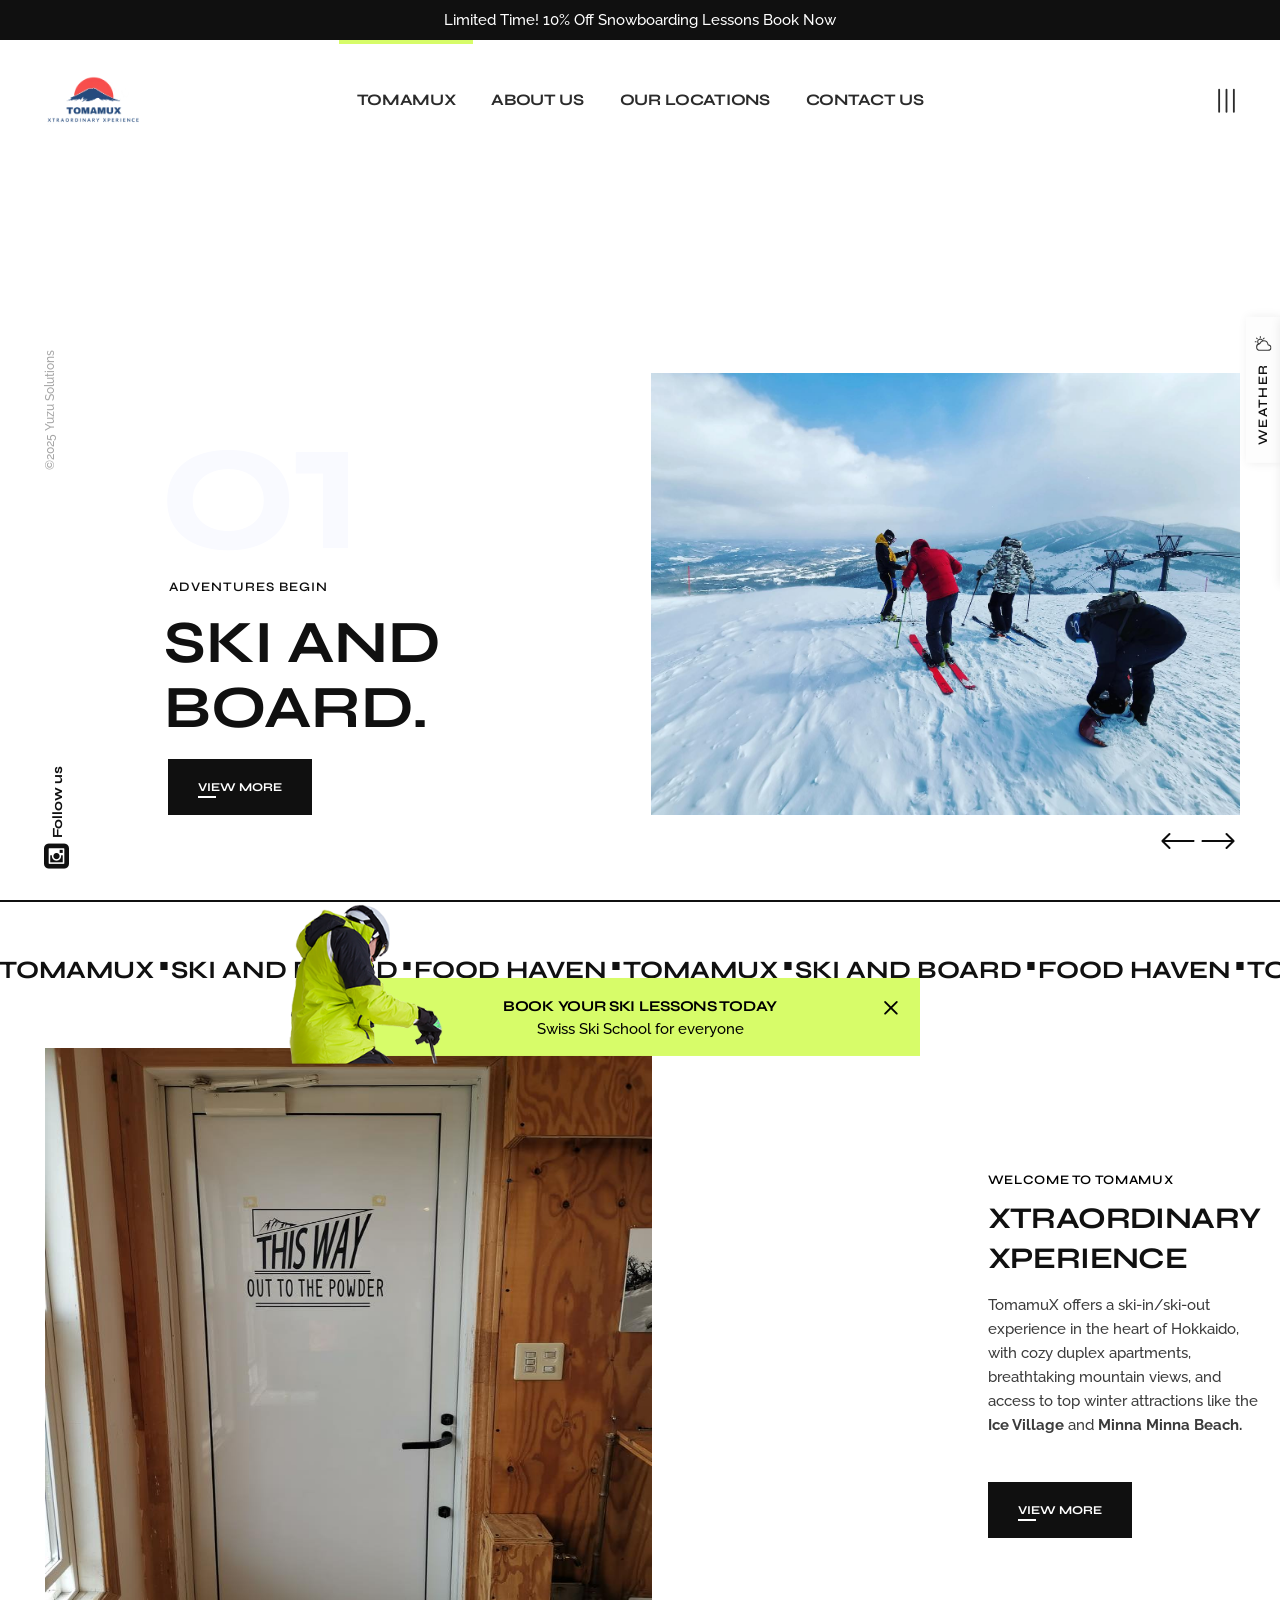
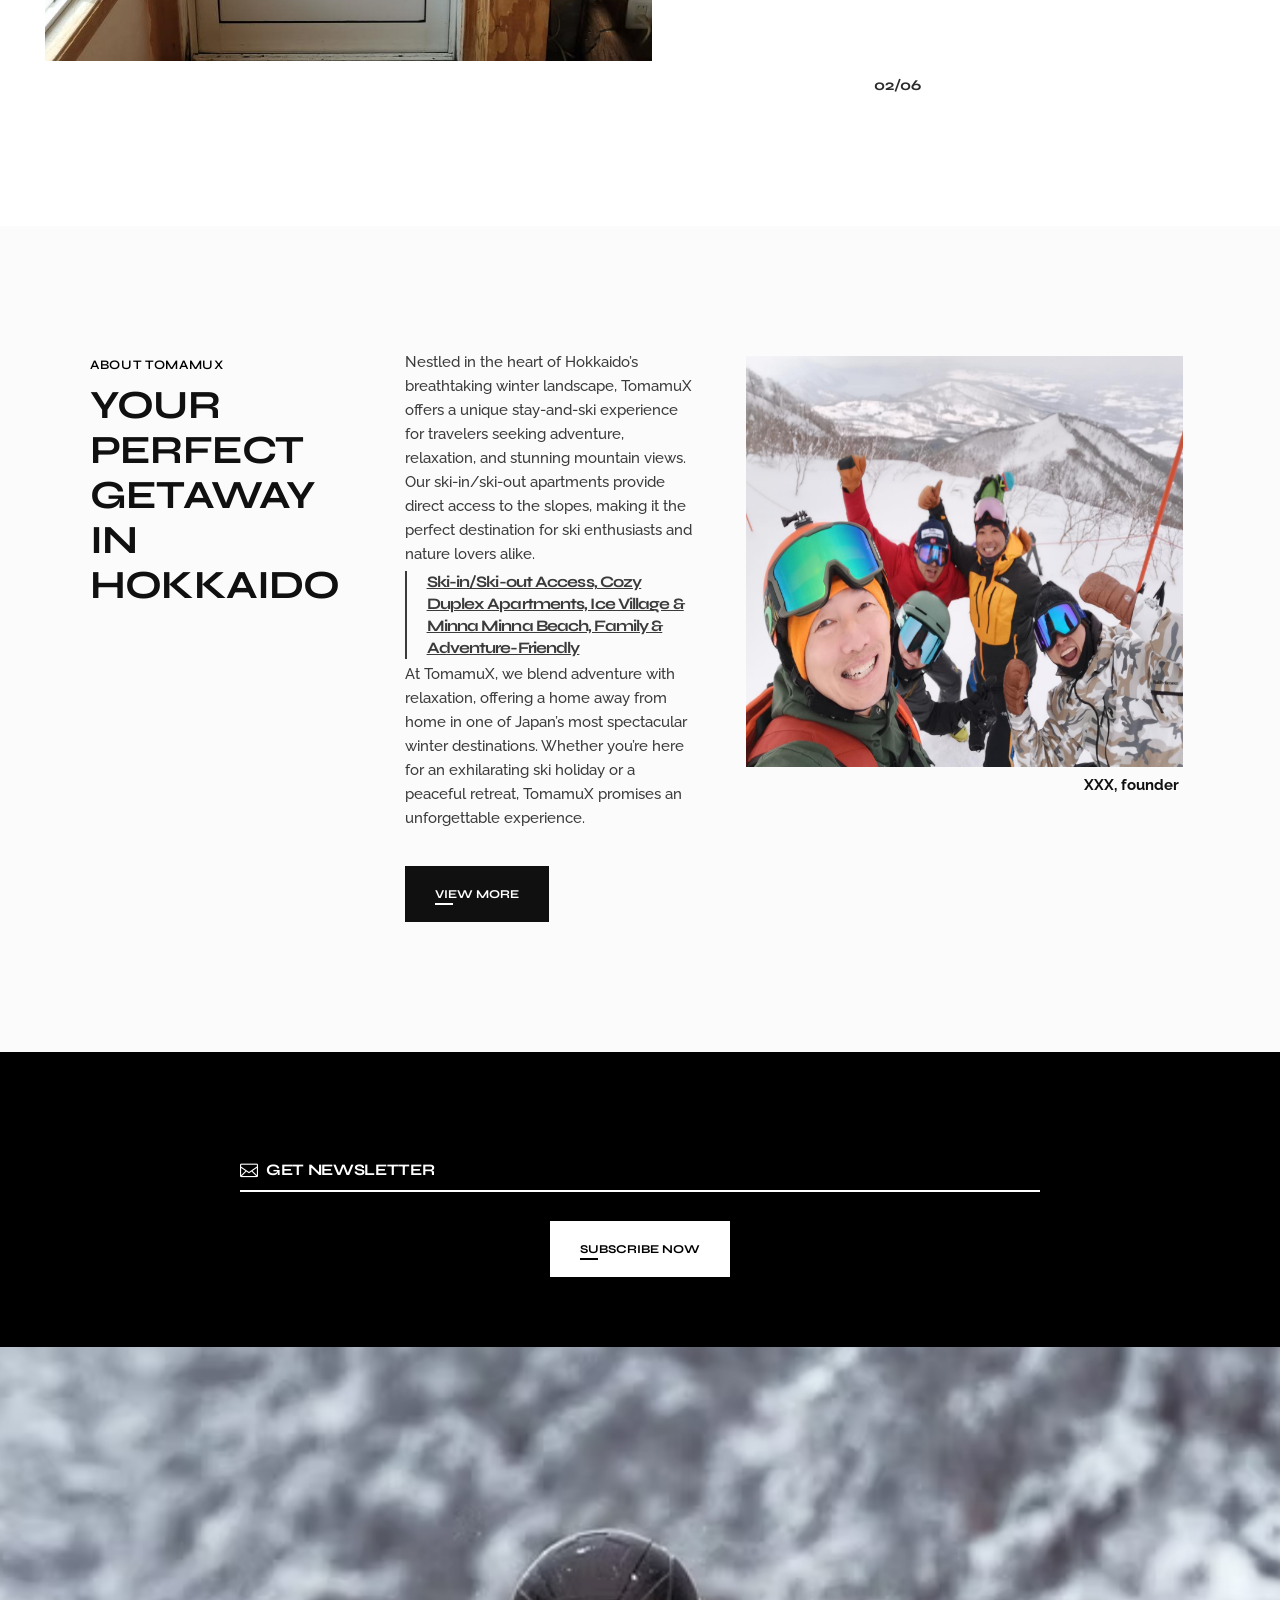
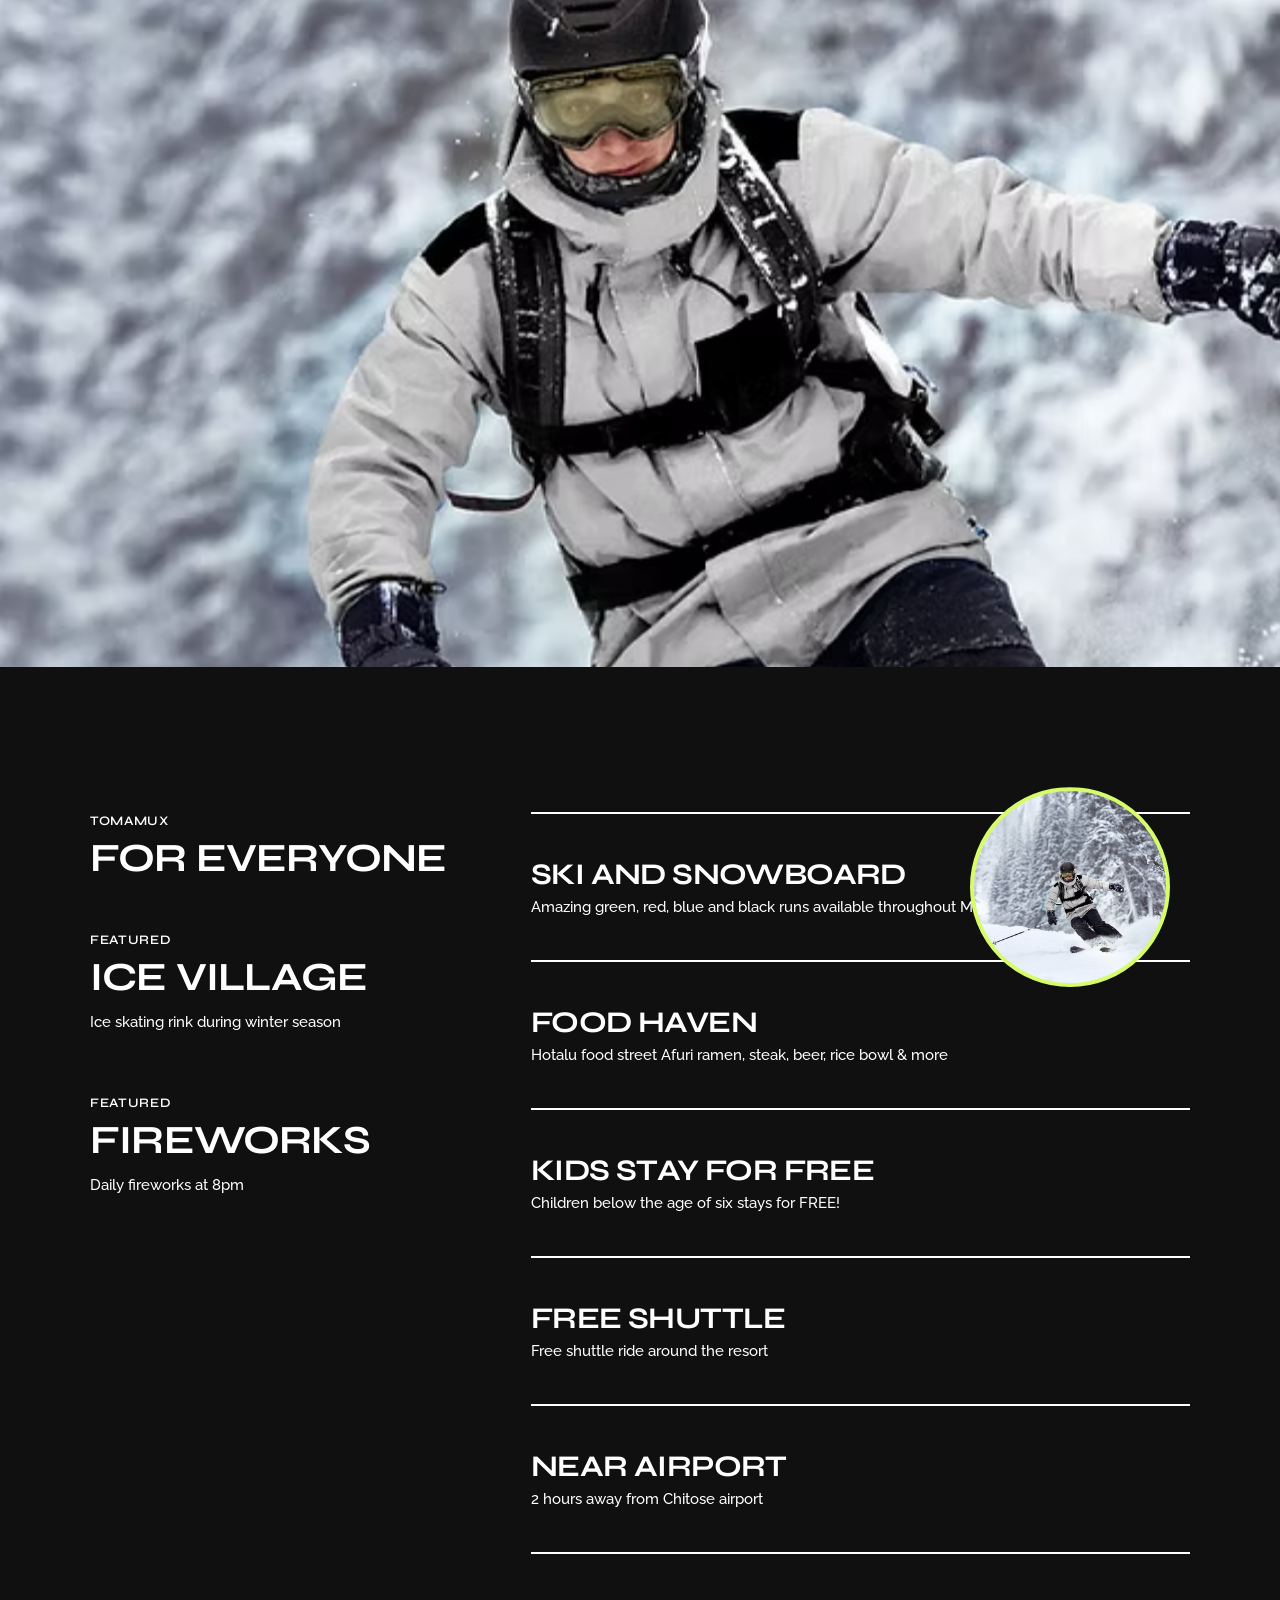
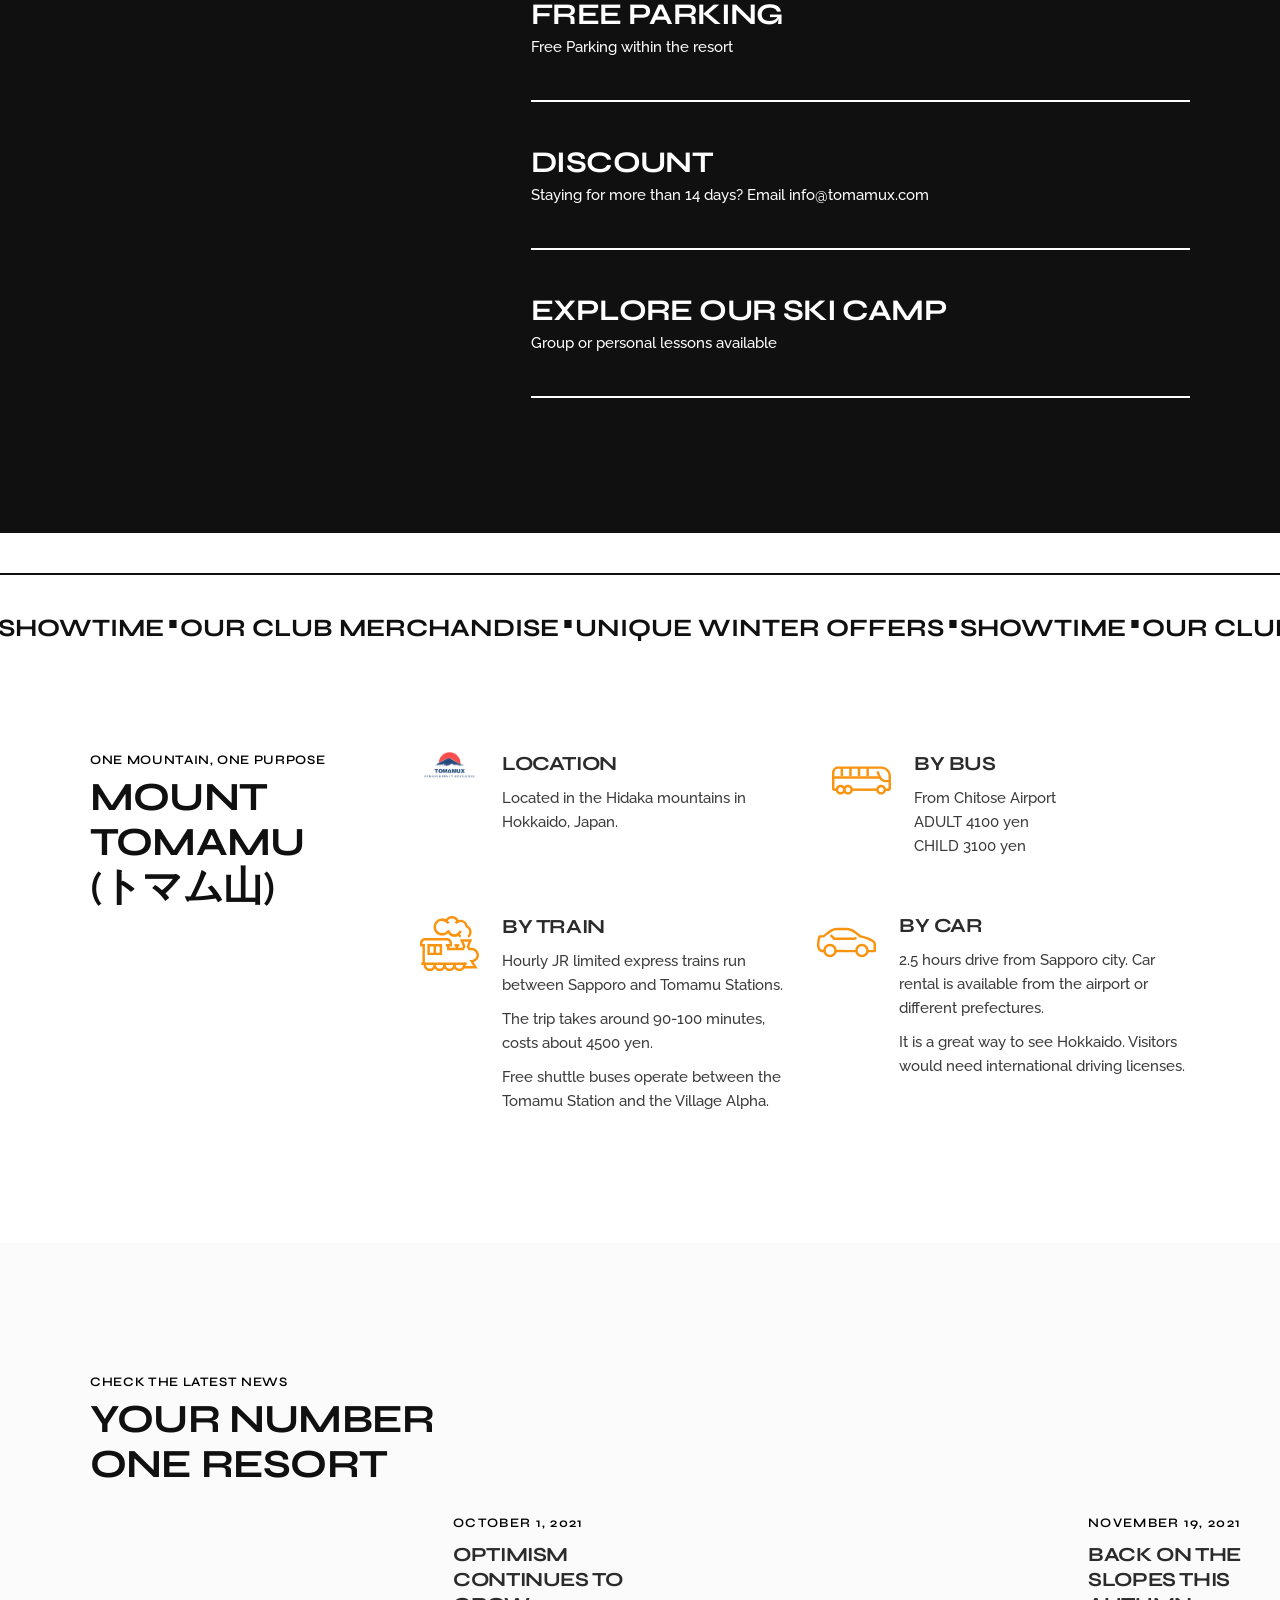
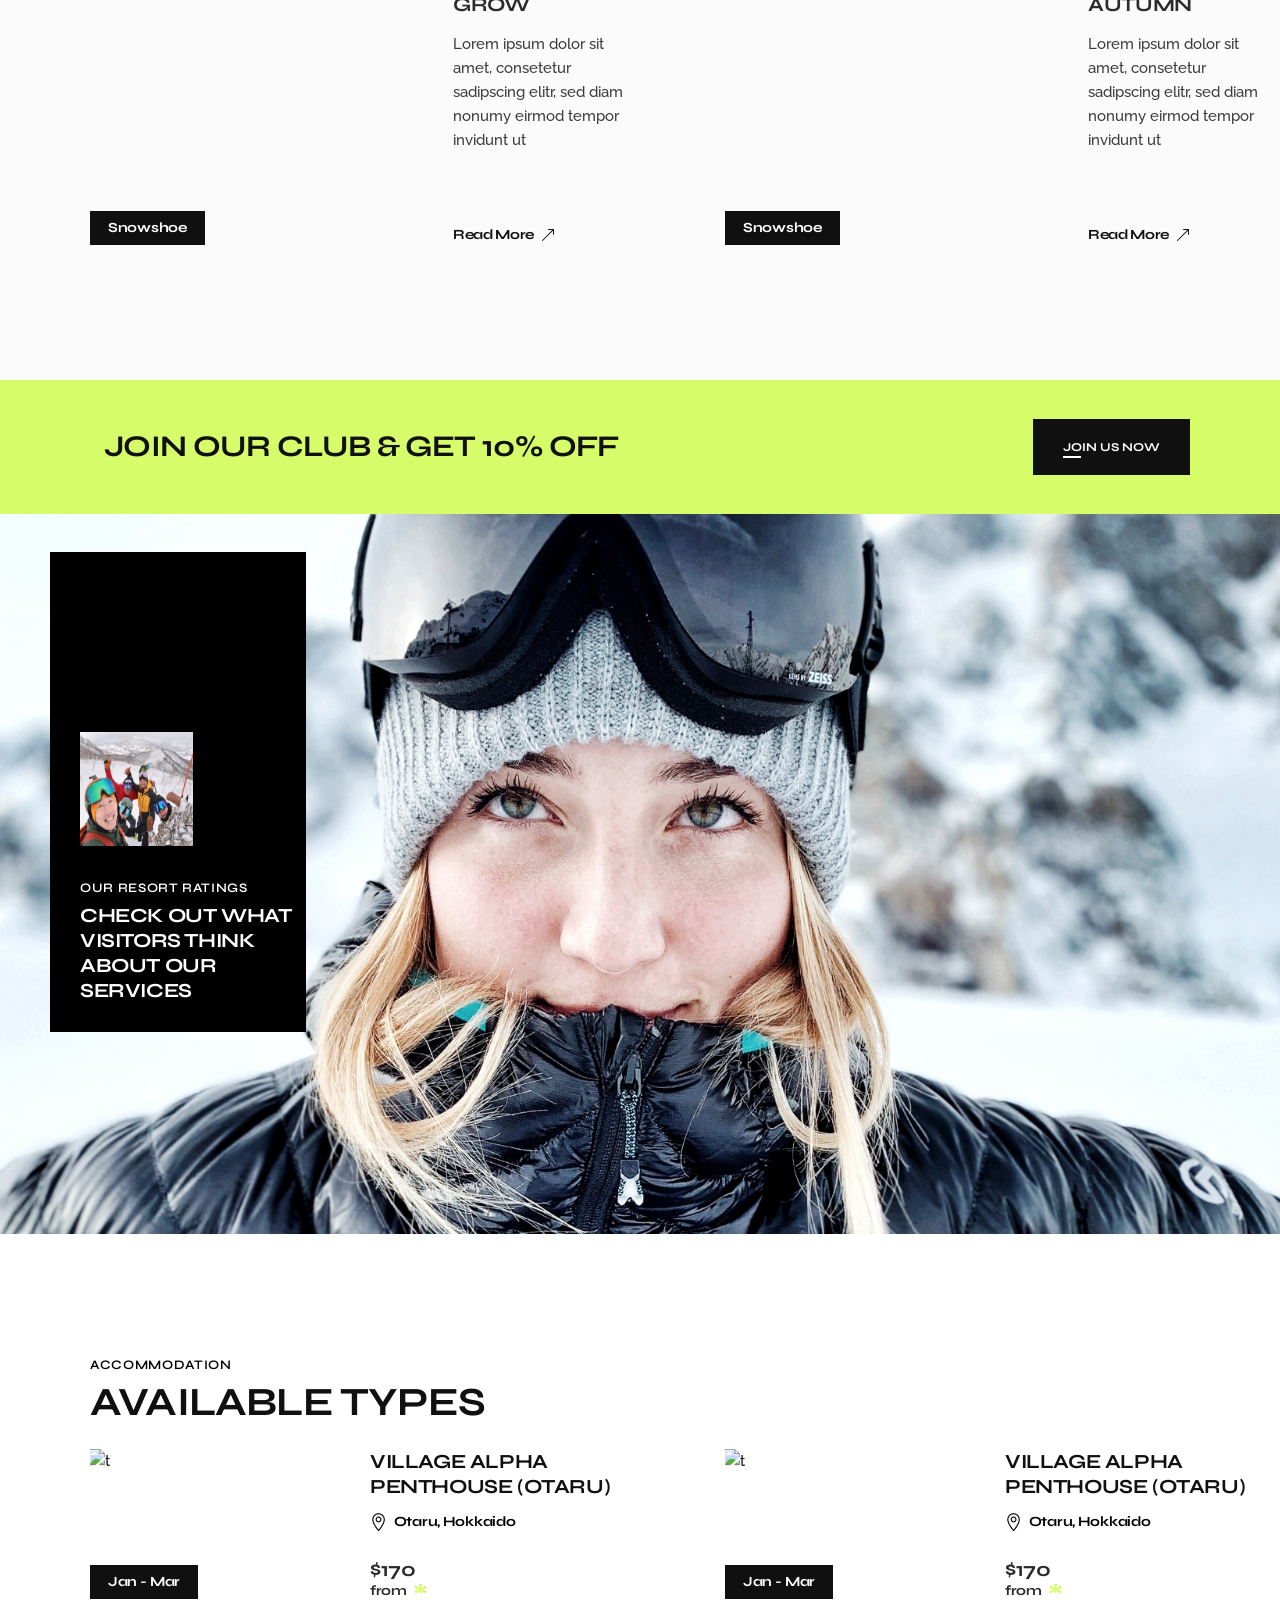
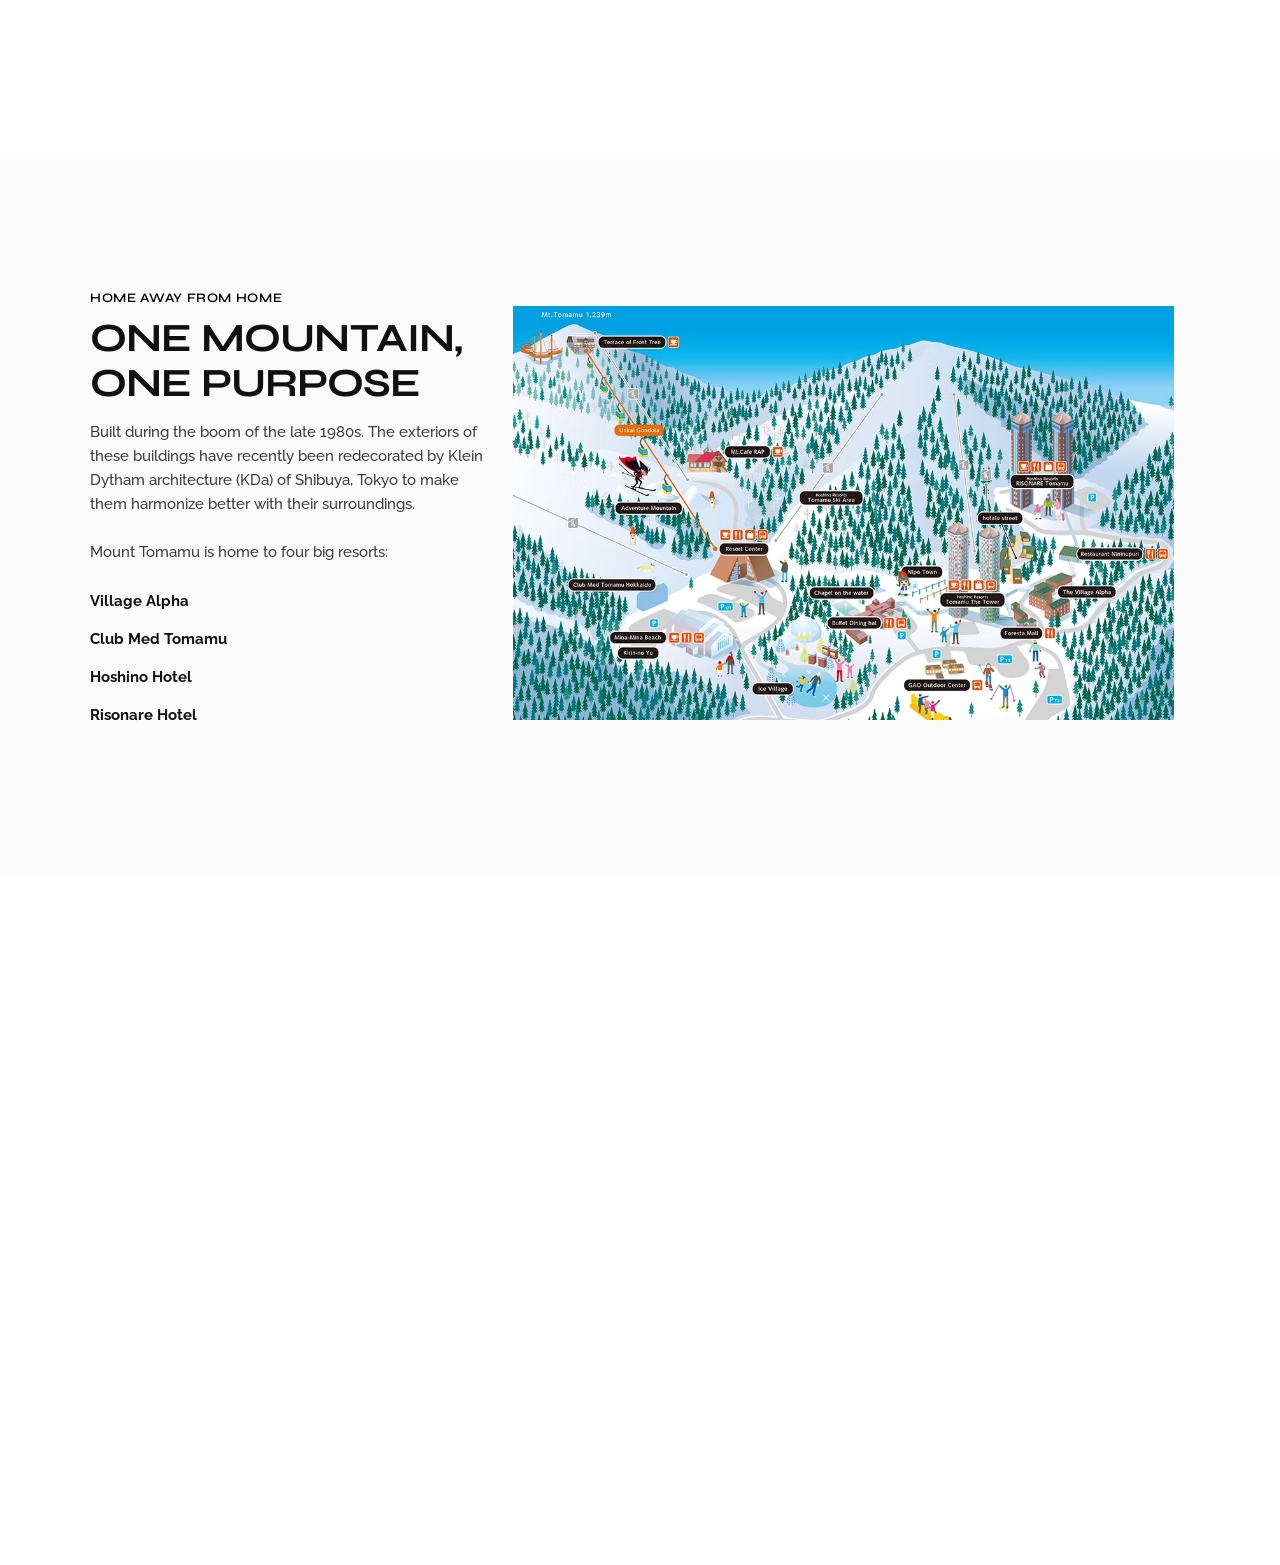
==== commit 23888c50: "Image path amd" ====
--- a/index.html
+++ b/index.html
@@ -1216,7 +1216,7 @@
 
         .elementor-14 .elementor-element.elementor-element-450d84c:not(.elementor-motion-effects-element-type-background),
         .elementor-14 .elementor-element.elementor-element-450d84c>.elementor-motion-effects-container>.elementor-motion-effects-layer {
-            background-image: url("/uploads/2021/10/landing-img-14.jpg");
+            background-image: url("https://sunnyyyap1011tech.github.io/tomamux-website-html//uploads/2021/10/landing-img-14.jpg");
             background-position: center center;
             background-repeat: no-repeat;
             background-size: cover;
@@ -2648,7 +2648,7 @@
                         <div class="qodef-header-logo">
                             <a itemprop="url" class="qodef-header-logo-link qodef-height--not-set qodef-source--image"
                                 href="/" rel="home">
-                                <img width="200" height="20" src="/uploads/tomamux/logo-transparent.avif"
+                                <img width="200" height="20" src="https://sunnyyyap1011tech.github.io/tomamux-website-html//uploads/tomamux/logo-transparent.avif"
                                     class="qodef-header-logo-image qodef--main" alt="logo main" itemprop="image" /></a>
                         </div>
                         <nav class="qodef-header-navigation" role="navigation" aria-label="Top Menu">
@@ -2778,7 +2778,7 @@
             <div id="qodef-page-mobile-header-inner" class="">
                 <a itemprop="url" class="qodef-mobile-header-logo-link qodef-height--not-set qodef-source--image"
                     href="/" rel="home">
-                    <img width="137" height="15" src="/uploads/tomamux/logo-transparent.avif"
+                    <img width="137" height="15" src="https://sunnyyyap1011tech.github.io/tomamux-website-html//uploads/tomamux/logo-transparent.avif"
                         class="qodef-header-logo-image qodef--main" alt="logo main" itemprop="image" /></a>
                 <a href="javascript:void(0)"
                     class="qodef-opener-icon qodef-m qodef-source--predefined qodef-mobile-header-opener">
@@ -2880,7 +2880,7 @@
                                                                                 data-key="rs-31" data-title="Slide"
                                                                                 data-in="o:0;" data-out="a:false;">
                                                                                 <img decoding="async"
-                                                                                    src="/uploads/tomamux/ski-2.avif"
+                                                                                    src="https://sunnyyyap1011tech.github.io/tomamux-website-html//uploads/tomamux/ski-2.avif"
                                                                                     alt="Slide" title="Main home"
                                                                                     class="rev-slidebg tp-rs-img rs-lazyload"
                                                                                     data-lazyload="/plugins/revslider/public/assets/assets/transparent.png"
@@ -2901,11 +2901,11 @@
                                                                                     style="z-index:8;"><img
                                                                                         fetchpriority="high"
                                                                                         decoding="async"
-                                                                                        src="/uploads/tomamux/mountain-top.jpg"
+                                                                                        src="https://sunnyyyap1011tech.github.io/tomamux-website-html//uploads/tomamux/mountain-top.jpg"
                                                                                         alt="L"
                                                                                         class="tp-rs-img rs-lazyload"
                                                                                         width="913" height="831"
-                                                                                        data-lazyload="/uploads/tomamux/mountain-top.jpg"
+                                                                                        data-lazyload="https://sunnyyyap1011tech.github.io/tomamux-website-html//uploads/tomamux/mountain-top.jpg"
                                                                                         data-no-retina>
                                                                                 </rs-layer>
                                                                                 <!--
@@ -3023,11 +3023,11 @@
                                                                                     data-frame_999="o:1;e:power3.in;st:w;sp:1000;"
                                                                                     style="z-index:8;"><img
                                                                                         decoding="async"
-                                                                                        src="/uploads/tomamux/food-2.jpg"
+                                                                                        src="https://sunnyyyap1011tech.github.io/tomamux-website-html//uploads/tomamux/food-2.jpg"
                                                                                         alt="L"
                                                                                         class="tp-rs-img rs-lazyload"
                                                                                         width="913" height="831"
-                                                                                        data-lazyload="/uploads/tomamux/food-2.jpg"
+                                                                                        data-lazyload="https://sunnyyyap1011tech.github.io/tomamux-website-html//uploads/tomamux/food-2.jpg"
                                                                                         data-no-retina>
                                                                                 </rs-layer>
                                                                                 <!--
@@ -3146,11 +3146,11 @@
                                                                                     data-frame_999="o:1;e:power3.in;st:w;sp:1000;"
                                                                                     style="z-index:8;"><img
                                                                                         decoding="async"
-                                                                                        src="/uploads/tomamux/room-2.jpg"
+                                                                                        src="https://sunnyyyap1011tech.github.io/tomamux-website-html//uploads/tomamux/room-2.jpg"
                                                                                         alt="L"
                                                                                         class="tp-rs-img rs-lazyload"
                                                                                         width="913" height="831"
-                                                                                        data-lazyload="/uploads/tomamux/room-2.jpg"
+                                                                                        data-lazyload="https://sunnyyyap1011tech.github.io/tomamux-website-html//uploads/tomamux/room-2.jpg"
                                                                                         data-no-retina>
                                                                                 </rs-layer>
                                                                                 <!--
@@ -3556,10 +3556,10 @@
                                                                     display: inline-block
                                                                 }
                                                             </style> <img loading="lazy" decoding="async" width="800"
-                                                                height="808" src="/uploads/tomamux/room-1.jpg"
+                                                                height="808" src="https://sunnyyyap1011tech.github.io/tomamux-website-html//uploads/tomamux/room-1.jpg"
                                                                 class="attachment-full size-full" alt="L"
                                                                 sizes="auto, (max-width: 800px) 100vw, 800px" />
-                                                            <!-- srcset="/uploads/tomamux/place-1.jpg 800w" -->
+                                                            <!-- srcset="https://sunnyyyap1011tech.github.io/tomamux-website-html//uploads/tomamux/place-1.jpg 800w" -->
                                                         </div>
                                                     </div>
                                                 </div>
@@ -3578,7 +3578,7 @@
                                                                         class="qodef-e qodef-image-wrapper swiper-slide ">
                                                                         <img loading="lazy" decoding="async" width="334"
                                                                             height="321"
-                                                                            src="/uploads/tomamux/room-2.jpg"
+                                                                            src="https://sunnyyyap1011tech.github.io/tomamux-website-html//uploads/tomamux/room-2.jpg"
                                                                             class="attachment-full size-full" alt="L"
                                                                             sizes="auto, (max-width: 334px) 100vw, 334px" />
                                                                     </div>
@@ -3586,7 +3586,7 @@
                                                                         class="qodef-e qodef-image-wrapper swiper-slide ">
                                                                         <img loading="lazy" decoding="async" width="800"
                                                                             height="766"
-                                                                            src="/uploads/tomamux/room-3.jpg"
+                                                                            src="https://sunnyyyap1011tech.github.io/tomamux-website-html//uploads/tomamux/room-3.jpg"
                                                                             class="attachment-full size-full" alt="t"
                                                                             sizes="auto, (max-width: 800px) 100vw, 800px" />
                                                                     </div>
@@ -3594,7 +3594,7 @@
                                                                         class="qodef-e qodef-image-wrapper swiper-slide ">
                                                                         <img loading="lazy" decoding="async" width="800"
                                                                             height="766"
-                                                                            src="/uploads/tomamux/room-4.jpg"
+                                                                            src="https://sunnyyyap1011tech.github.io/tomamux-website-html//uploads/tomamux/room-4.jpg"
                                                                             class="attachment-full size-full" alt="t"
                                                                             sizes="auto, (max-width: 800px) 100vw, 800px" />
                                                                     </div>
@@ -3602,7 +3602,7 @@
                                                                         class="qodef-e qodef-image-wrapper swiper-slide ">
                                                                         <img loading="lazy" decoding="async" width="800"
                                                                             height="766"
-                                                                            src="/uploads/tomamux/room-5.jpg"
+                                                                            src="https://sunnyyyap1011tech.github.io/tomamux-website-html//uploads/tomamux/room-5.jpg"
                                                                             class="attachment-full size-full" alt="t"
                                                                             sizes="auto, (max-width: 800px) 100vw, 800px" />
                                                                     </div>
@@ -3610,7 +3610,7 @@
                                                                         class="qodef-e qodef-image-wrapper swiper-slide ">
                                                                         <img loading="lazy" decoding="async" width="800"
                                                                             height="766"
-                                                                            src="/uploads/tomamux/room-6.jpg"
+                                                                            src="https://sunnyyyap1011tech.github.io/tomamux-website-html//uploads/tomamux/room-6.jpg"
                                                                             class="attachment-full size-full" alt="t"
                                                                             sizes="auto, (max-width: 800px) 100vw, 800px" />
                                                                     </div>
@@ -3618,7 +3618,7 @@
                                                                         class="qodef-e qodef-image-wrapper swiper-slide ">
                                                                         <img loading="lazy" decoding="async" width="800"
                                                                             height="766"
-                                                                            src="/uploads/tomamux/room-7.jpg"
+                                                                            src="https://sunnyyyap1011tech.github.io/tomamux-website-html//uploads/tomamux/room-7.jpg"
                                                                             class="attachment-full size-full" alt="t"
                                                                             sizes="auto, (max-width: 800px) 100vw, 800px" />
                                                                     </div>
@@ -3789,10 +3789,10 @@
                                                         data-widget_type="image.default">
                                                         <div class="elementor-widget-container">
                                                             <img loading="lazy" decoding="async" width="1000"
-                                                                height="942" src="/uploads/tomamux/team-1.jpg"
+                                                                height="942" src="https://sunnyyyap1011tech.github.io/tomamux-website-html//uploads/tomamux/team-1.jpg"
                                                                 class="attachment-full size-full" alt="L"
                                                                 sizes="auto, (max-width: 800px) 100vw, 800px" />
-                                                            <!-- srcset="/uploads/2021/09/h1-img-3.jpg 800w, /uploads/2021/09/h1-img-3-600x707.jpg 600w, /uploads/2021/09/h1-img-3-255x300.jpg 255w, /uploads/2021/09/h1-img-3-768x904.jpg 768w" -->
+                                                            <!-- srcset="https://sunnyyyap1011tech.github.io/tomamux-website-html//uploads/2021/09/h1-img-3.jpg 800w, /uploads/2021/09/h1-img-3-600x707.jpg 600w, /uploads/2021/09/h1-img-3-255x300.jpg 255w, /uploads/2021/09/h1-img-3-768x904.jpg 768w" -->
                                                         </div>
                                                     </div>
                                                     <section
@@ -3905,7 +3905,7 @@
                                                                 class="qodef-shortcode qodef-m  qodef-video-button qodef--has-img ">
                                                                 <div class="qodef-m-image">
                                                                     <img loading="lazy" decoding="async" width="1920"
-                                                                        height="920" src="/uploads/2021/11/parallax.png"
+                                                                        height="920" src="https://sunnyyyap1011tech.github.io/tomamux-website-html//uploads/2021/11/parallax.png"
                                                                         class="attachment-full size-full" alt="L"
                                                                         sizes="auto, (max-width: 1920px) 100vw, 1920px" />
                                                                     <a itemprop="url"
@@ -4012,10 +4012,10 @@
                                                                             <div class="qodef-woo-product-image">
                                                                                 <img loading="lazy" decoding="async"
                                                                                     width="800" height="867"
-                                                                                    src="/uploads/2021/09/shop-img-13.jpg"
+                                                                                    src="https://sunnyyyap1011tech.github.io/tomamux-website-html//uploads/2021/09/shop-img-13.jpg"
                                                                                     class="attachment-full size-full wp-post-image"
                                                                                     alt="L"
-                                                                                    srcset="/uploads/2021/09/shop-img-13.jpg 800w, /uploads/2021/09/shop-img-13-600x650.jpg 600w, /uploads/2021/09/shop-img-13-200x217.jpg 200w, /uploads/2021/09/shop-img-13-277x300.jpg 277w, /uploads/2021/09/shop-img-13-768x832.jpg 768w"
+                                                                                    srcset="https://sunnyyyap1011tech.github.io/tomamux-website-html//uploads/2021/09/shop-img-13.jpg 800w, /uploads/2021/09/shop-img-13-600x650.jpg 600w, /uploads/2021/09/shop-img-13-200x217.jpg 200w, /uploads/2021/09/shop-img-13-277x300.jpg 277w, /uploads/2021/09/shop-img-13-768x832.jpg 768w"
                                                                                     sizes="auto, (max-width: 800px) 100vw, 800px" />
                                                                                 <div
                                                                                     class="qodef-woo-product-image-inner">
@@ -4200,10 +4200,10 @@
                                                                             <div class="qodef-woo-product-image">
                                                                                 <img loading="lazy" decoding="async"
                                                                                     width="800" height="866"
-                                                                                    src="/uploads/2021/09/shop-img-170.png"
+                                                                                    src="https://sunnyyyap1011tech.github.io/tomamux-website-html//uploads/2021/09/shop-img-170.png"
                                                                                     class="attachment-full size-full wp-post-image"
                                                                                     alt="L"
-                                                                                    srcset="/uploads/2021/09/shop-img-170.png 800w, /uploads/2021/09/shop-img-170-600x650.png 600w, /uploads/2021/09/shop-img-170-277x300.png 277w, /uploads/2021/09/shop-img-170-768x831.png 768w"
+                                                                                    srcset="https://sunnyyyap1011tech.github.io/tomamux-website-html//uploads/2021/09/shop-img-170.png 800w, /uploads/2021/09/shop-img-170-600x650.png 600w, /uploads/2021/09/shop-img-170-277x300.png 277w, /uploads/2021/09/shop-img-170-768x831.png 768w"
                                                                                     sizes="auto, (max-width: 800px) 100vw, 800px" />
                                                                                 <div
                                                                                     class="qodef-woo-product-image-inner">
@@ -4269,10 +4269,10 @@
                                                                             <div class="qodef-woo-product-image">
                                                                                 <img loading="lazy" decoding="async"
                                                                                     width="800" height="866"
-                                                                                    src="/uploads/2021/09/shop-img-9.jpg"
+                                                                                    src="https://sunnyyyap1011tech.github.io/tomamux-website-html//uploads/2021/09/shop-img-9.jpg"
                                                                                     class="attachment-full size-full wp-post-image"
                                                                                     alt="L"
-                                                                                    srcset="/uploads/2021/09/shop-img-9.jpg 800w, /uploads/2021/09/shop-img-9-277x300.jpg 277w, /uploads/2021/09/shop-img-9-768x831.jpg 768w, /uploads/2021/09/shop-img-9-600x650.jpg 600w"
+                                                                                    srcset="https://sunnyyyap1011tech.github.io/tomamux-website-html//uploads/2021/09/shop-img-9.jpg 800w, /uploads/2021/09/shop-img-9-277x300.jpg 277w, /uploads/2021/09/shop-img-9-768x831.jpg 768w, /uploads/2021/09/shop-img-9-600x650.jpg 600w"
                                                                                     sizes="auto, (max-width: 800px) 100vw, 800px" />
                                                                                 <div
                                                                                     class="qodef-woo-product-image-inner">
@@ -4341,10 +4341,10 @@
                                                                             <div class="qodef-woo-product-image">
                                                                                 <img loading="lazy" decoding="async"
                                                                                     width="800" height="861"
-                                                                                    src="/uploads/2021/09/product-showcase-img.jpg"
+                                                                                    src="https://sunnyyyap1011tech.github.io/tomamux-website-html//uploads/2021/09/product-showcase-img.jpg"
                                                                                     class="attachment-full size-full"
                                                                                     alt="L"
-                                                                                    srcset="/uploads/2021/09/product-showcase-img.jpg 800w, /uploads/2021/09/product-showcase-img-279x300.jpg 279w, /uploads/2021/09/product-showcase-img-768x827.jpg 768w, /uploads/2021/09/product-showcase-img-600x646.jpg 600w"
+                                                                                    srcset="https://sunnyyyap1011tech.github.io/tomamux-website-html//uploads/2021/09/product-showcase-img.jpg 800w, /uploads/2021/09/product-showcase-img-279x300.jpg 279w, /uploads/2021/09/product-showcase-img-768x827.jpg 768w, /uploads/2021/09/product-showcase-img-600x646.jpg 600w"
                                                                                     sizes="auto, (max-width: 800px) 100vw, 800px" />
                                                                                 <div
                                                                                     class="qodef-woo-product-image-inner">
@@ -4410,10 +4410,10 @@
                                                                             <div class="qodef-woo-product-image">
                                                                                 <img loading="lazy" decoding="async"
                                                                                     width="800" height="854"
-                                                                                    src="/uploads/2021/09/shop-img-11.jpg"
+                                                                                    src="https://sunnyyyap1011tech.github.io/tomamux-website-html//uploads/2021/09/shop-img-11.jpg"
                                                                                     class="attachment-full size-full wp-post-image"
                                                                                     alt="L"
-                                                                                    srcset="/uploads/2021/09/shop-img-11.jpg 800w, /uploads/2021/09/shop-img-11-600x641.jpg 600w, /uploads/2021/09/shop-img-11-281x300.jpg 281w, /uploads/2021/09/shop-img-11-768x820.jpg 768w"
+                                                                                    srcset="https://sunnyyyap1011tech.github.io/tomamux-website-html//uploads/2021/09/shop-img-11.jpg 800w, /uploads/2021/09/shop-img-11-600x641.jpg 600w, /uploads/2021/09/shop-img-11-281x300.jpg 281w, /uploads/2021/09/shop-img-11-768x820.jpg 768w"
                                                                                     sizes="auto, (max-width: 800px) 100vw, 800px" />
                                                                                 <div
                                                                                     class="qodef-woo-product-image-inner">
@@ -4479,10 +4479,10 @@
                                                                             <div class="qodef-woo-product-image">
                                                                                 <img loading="lazy" decoding="async"
                                                                                     width="800" height="854"
-                                                                                    src="/uploads/2021/09/shop-img-10.jpg"
+                                                                                    src="https://sunnyyyap1011tech.github.io/tomamux-website-html//uploads/2021/09/shop-img-10.jpg"
                                                                                     class="attachment-full size-full wp-post-image"
                                                                                     alt="L"
-                                                                                    srcset="/uploads/2021/09/shop-img-10.jpg 800w, /uploads/2021/09/shop-img-10-600x641.jpg 600w, /uploads/2021/09/shop-img-10-281x300.jpg 281w, /uploads/2021/09/shop-img-10-768x820.jpg 768w"
+                                                                                    srcset="https://sunnyyyap1011tech.github.io/tomamux-website-html//uploads/2021/09/shop-img-10.jpg 800w, /uploads/2021/09/shop-img-10-600x641.jpg 600w, /uploads/2021/09/shop-img-10-281x300.jpg 281w, /uploads/2021/09/shop-img-10-768x820.jpg 768w"
                                                                                     sizes="auto, (max-width: 800px) 100vw, 800px" />
                                                                                 <div
                                                                                     class="qodef-woo-product-image-inner">
@@ -4633,7 +4633,7 @@
                                                                         <span class="qodef-m-image"><img loading="lazy"
                                                                                 decoding="async" width="800"
                                                                                 height="800"
-                                                                                src="/uploads/tomamux/ski-2.avif"
+                                                                                src="https://sunnyyyap1011tech.github.io/tomamux-website-html//uploads/tomamux/ski-2.avif"
                                                                                 class="attachment-full size-full"
                                                                                 alt="t"
                                                                                 sizes="auto, (max-width: 800px) 100vw, 800px" />
@@ -4648,7 +4648,7 @@
                                                                         <span class="qodef-m-image"><img loading="lazy"
                                                                                 decoding="async" width="800"
                                                                                 height="800"
-                                                                                src="/uploads/tomamux/food-1.jpg"
+                                                                                src="https://sunnyyyap1011tech.github.io/tomamux-website-html//uploads/tomamux/food-1.jpg"
                                                                                 class="attachment-full size-full"
                                                                                 alt="t"
                                                                                 sizes="auto, (max-width: 800px) 100vw, 800px" />
@@ -4663,7 +4663,7 @@
                                                                         <span class="qodef-m-image"><img loading="lazy"
                                                                                 decoding="async" width="800"
                                                                                 height="800"
-                                                                                src="/uploads/tomamux/children-1.jpg"
+                                                                                src="https://sunnyyyap1011tech.github.io/tomamux-website-html//uploads/tomamux/children-1.jpg"
                                                                                 class="attachment-full size-full"
                                                                                 alt="t"
                                                                                 sizes="auto, (max-width: 800px) 100vw, 800px" />
@@ -4677,7 +4677,7 @@
                                                                         <span class="qodef-m-image"><img loading="lazy"
                                                                                 decoding="async" width="800"
                                                                                 height="800"
-                                                                                src="/uploads/tomamux/shuttle-bus-1.avif"
+                                                                                src="https://sunnyyyap1011tech.github.io/tomamux-website-html//uploads/tomamux/shuttle-bus-1.avif"
                                                                                 class="attachment-full size-full"
                                                                                 alt="t"
                                                                                 sizes="auto, (max-width: 800px) 100vw, 800px" />
@@ -4693,7 +4693,7 @@
                                                                         <span class="qodef-m-image"><img loading="lazy"
                                                                                 decoding="async" width="800"
                                                                                 height="800"
-                                                                                src="/uploads/tomamux/airport-1.png"
+                                                                                src="https://sunnyyyap1011tech.github.io/tomamux-website-html//uploads/tomamux/airport-1.png"
                                                                                 class="attachment-full size-full"
                                                                                 alt="t"
                                                                                 sizes="auto, (max-width: 800px) 100vw, 800px" />
@@ -4709,7 +4709,7 @@
                                                                         <span class="qodef-m-image"><img loading="lazy"
                                                                                 decoding="async" width="800"
                                                                                 height="800"
-                                                                                src="/uploads/tomamux/view-2.jpg"
+                                                                                src="https://sunnyyyap1011tech.github.io/tomamux-website-html//uploads/tomamux/view-2.jpg"
                                                                                 class="attachment-full size-full"
                                                                                 alt="t"
                                                                                 sizes="auto, (max-width: 800px) 100vw, 800px" />
@@ -4726,7 +4726,7 @@
                                                                         <span class="qodef-m-image"><img loading="lazy"
                                                                                 decoding="async" width="800"
                                                                                 height="800"
-                                                                                src="/uploads/tomamux/room-5.jpg"
+                                                                                src="https://sunnyyyap1011tech.github.io/tomamux-website-html//uploads/tomamux/room-5.jpg"
                                                                                 class="attachment-full size-full"
                                                                                 alt="t"
                                                                                 sizes="auto, (max-width: 800px) 100vw, 800px" />
@@ -4741,7 +4741,7 @@
                                                                         <span class="qodef-m-image"><img loading="lazy"
                                                                                 decoding="async" width="800"
                                                                                 height="800"
-                                                                                src="/uploads/tomamux/camp-1.jpg"
+                                                                                src="https://sunnyyyap1011tech.github.io/tomamux-website-html//uploads/tomamux/camp-1.jpg"
                                                                                 class="attachment-full size-full"
                                                                                 alt="t"
                                                                                 sizes="auto, (max-width: 800px) 100vw, 800px" /></span>
@@ -4846,7 +4846,7 @@
                                                                 <div class="qodef-m-icon-wrapper">
                                                                     <img loading="lazy" decoding="async" width="59"
                                                                         height="59"
-                                                                        src="/uploads/tomamux/logo-transparent.avif"
+                                                                        src="https://sunnyyyap1011tech.github.io/tomamux-website-html//uploads/tomamux/logo-transparent.avif"
                                                                         class="attachment-full size-full" alt="t" />
                                                                 </div>
                                                                 <div class="qodef-m-content">
@@ -4868,7 +4868,7 @@
                                                                 <div class="qodef-m-icon-wrapper">
                                                                     <!-- <img loading="lazy" decoding="async" width="46"
                                                                         height="22"
-                                                                        src="/uploads/tomamux/airport-1.png"
+                                                                        src="https://sunnyyyap1011tech.github.io/tomamux-website-html//uploads/tomamux/airport-1.png"
                                                                         class="attachment-full size-full" alt="L" /> -->
                                                                     <svg preserveAspectRatio="xMidYMid meet"
                                                                         data-bbox="34 38.5 132.001 123"
@@ -4959,7 +4959,7 @@
                                                                 <div class="qodef-m-icon-wrapper">
                                                                     <!-- <img loading="lazy" decoding="async" width="37"
                                                                         height="52"
-                                                                        src="/uploads/tomamux/environment-1.jpg"
+                                                                        src="https://sunnyyyap1011tech.github.io/tomamux-website-html//uploads/tomamux/environment-1.jpg"
                                                                         class="attachment-full size-full" alt="t" /> -->
                                                                     <svg preserveAspectRatio="xMidYMid meet"
                                                                         data-bbox="34 68.5 132 63"
@@ -5025,7 +5025,7 @@
                                                                 <div class="qodef-m-icon-wrapper">
                                                                     <!-- <img loading="lazy" decoding="async" width="49"
                                                                         height="34"
-                                                                        src="/uploads/2021/09/icon-img-04.png"
+                                                                        src="https://sunnyyyap1011tech.github.io/tomamux-website-html//uploads/2021/09/icon-img-04.png"
                                                                         class="attachment-full size-full" alt="t" /> -->
                                                                     <svg preserveAspectRatio="xMidYMid meet"
                                                                         data-bbox="34 67 132 66" viewBox="34 67 132 66"
@@ -5109,10 +5109,10 @@
                                                                                         <img loading="lazy"
                                                                                             decoding="async" width="800"
                                                                                             height="830"
-                                                                                            src="/uploads/2021/09/blog-img-21.jpg"
+                                                                                            src="https://sunnyyyap1011tech.github.io/tomamux-website-html//uploads/2021/09/blog-img-21.jpg"
                                                                                             class="attachment-full size-full"
                                                                                             alt="L"
-                                                                                            srcset="/uploads/2021/09/blog-img-21.jpg 800w, /uploads/2021/09/blog-img-21-600x623.jpg 600w, /uploads/2021/09/blog-img-21-200x208.jpg 200w, /uploads/2021/09/blog-img-21-289x300.jpg 289w, /uploads/2021/09/blog-img-21-768x797.jpg 768w"
+                                                                                            srcset="https://sunnyyyap1011tech.github.io/tomamux-website-html//uploads/2021/09/blog-img-21.jpg 800w, /uploads/2021/09/blog-img-21-600x623.jpg 600w, /uploads/2021/09/blog-img-21-200x208.jpg 200w, /uploads/2021/09/blog-img-21-289x300.jpg 289w, /uploads/2021/09/blog-img-21-768x797.jpg 768w"
                                                                                             sizes="auto, (max-width: 800px) 100vw, 800px" />
                                                                                     </a>
                                                                                     <div class="qodef-e-info-on-image">
@@ -5189,10 +5189,10 @@
                                                                                         <img loading="lazy"
                                                                                             decoding="async" width="800"
                                                                                             height="830"
-                                                                                            src="/uploads/2021/11/blog-ig-list-h1.jpg"
+                                                                                            src="https://sunnyyyap1011tech.github.io/tomamux-website-html//uploads/2021/11/blog-ig-list-h1.jpg"
                                                                                             class="attachment-full size-full"
                                                                                             alt="L"
-                                                                                            srcset="/uploads/2021/11/blog-ig-list-h1.jpg 800w, /uploads/2021/11/blog-ig-list-h1-289x300.jpg 289w, /uploads/2021/11/blog-ig-list-h1-768x797.jpg 768w, /uploads/2021/11/blog-ig-list-h1-600x623.jpg 600w"
+                                                                                            srcset="https://sunnyyyap1011tech.github.io/tomamux-website-html//uploads/2021/11/blog-ig-list-h1.jpg 800w, /uploads/2021/11/blog-ig-list-h1-289x300.jpg 289w, /uploads/2021/11/blog-ig-list-h1-768x797.jpg 768w, /uploads/2021/11/blog-ig-list-h1-600x623.jpg 600w"
                                                                                             sizes="auto, (max-width: 800px) 100vw, 800px" />
                                                                                     </a>
                                                                                     <div class="qodef-e-info-on-image">
@@ -5269,10 +5269,10 @@
                                                                                         <img loading="lazy"
                                                                                             decoding="async" width="800"
                                                                                             height="830"
-                                                                                            src="/uploads/2021/11/blog-img-2-list-h1.jpg"
+                                                                                            src="https://sunnyyyap1011tech.github.io/tomamux-website-html//uploads/2021/11/blog-img-2-list-h1.jpg"
                                                                                             class="attachment-full size-full"
                                                                                             alt="L"
-                                                                                            srcset="/uploads/2021/11/blog-img-2-list-h1.jpg 800w, /uploads/2021/11/blog-img-2-list-h1-289x300.jpg 289w, /uploads/2021/11/blog-img-2-list-h1-768x797.jpg 768w, /uploads/2021/11/blog-img-2-list-h1-600x623.jpg 600w"
+                                                                                            srcset="https://sunnyyyap1011tech.github.io/tomamux-website-html//uploads/2021/11/blog-img-2-list-h1.jpg 800w, /uploads/2021/11/blog-img-2-list-h1-289x300.jpg 289w, /uploads/2021/11/blog-img-2-list-h1-768x797.jpg 768w, /uploads/2021/11/blog-img-2-list-h1-600x623.jpg 600w"
                                                                                             sizes="auto, (max-width: 800px) 100vw, 800px" />
                                                                                     </a>
                                                                                     <div class="qodef-e-info-on-image">
@@ -5349,10 +5349,10 @@
                                                                                         <img loading="lazy"
                                                                                             decoding="async" width="800"
                                                                                             height="830"
-                                                                                            src="/uploads/2021/11/blog-img-3-list-h1.jpg"
+                                                                                            src="https://sunnyyyap1011tech.github.io/tomamux-website-html//uploads/2021/11/blog-img-3-list-h1.jpg"
                                                                                             class="attachment-full size-full"
                                                                                             alt="L"
-                                                                                            srcset="/uploads/2021/11/blog-img-3-list-h1.jpg 800w, /uploads/2021/11/blog-img-3-list-h1-289x300.jpg 289w, /uploads/2021/11/blog-img-3-list-h1-768x797.jpg 768w, /uploads/2021/11/blog-img-3-list-h1-600x623.jpg 600w"
+                                                                                            srcset="https://sunnyyyap1011tech.github.io/tomamux-website-html//uploads/2021/11/blog-img-3-list-h1.jpg 800w, /uploads/2021/11/blog-img-3-list-h1-289x300.jpg 289w, /uploads/2021/11/blog-img-3-list-h1-768x797.jpg 768w, /uploads/2021/11/blog-img-3-list-h1-600x623.jpg 600w"
                                                                                             sizes="auto, (max-width: 800px) 100vw, 800px" />
                                                                                     </a>
                                                                                     <div class="qodef-e-info-on-image">
@@ -5487,7 +5487,7 @@
                                                                                     style="width: 113px">
                                                                                     <img loading="lazy" decoding="async"
                                                                                         width="225" height="227"
-                                                                                        src="/uploads/tomamux/team-1.jpg"
+                                                                                        src="https://sunnyyyap1011tech.github.io/tomamux-website-html//uploads/tomamux/team-1.jpg"
                                                                                         class="attachment-full size-full"
                                                                                         alt="t"
                                                                                         sizes="auto, (max-width: 225px) 100vw, 225px" />
@@ -5758,10 +5758,10 @@
                                                                                                 decoding="async"
                                                                                                 width="1300"
                                                                                                 height="867"
-                                                                                                src="/uploads/2021/09/event-img-01.jpg"
+                                                                                                src="https://sunnyyyap1011tech.github.io/tomamux-website-html//uploads/2021/09/event-img-01.jpg"
                                                                                                 class="attachment-full size-full"
                                                                                                 alt="t"
-                                                                                                srcset="/uploads/2021/09/event-img-01.jpg 1300w, /uploads/2021/09/event-img-01-300x200.jpg 300w, /uploads/2021/09/event-img-01-1024x683.jpg 1024w, /uploads/2021/09/event-img-01-768x512.jpg 768w, /uploads/2021/09/event-img-01-600x400.jpg 600w, /uploads/2021/09/event-img-01-800x534.jpg 800w"
+                                                                                                srcset="https://sunnyyyap1011tech.github.io/tomamux-website-html//uploads/2021/09/event-img-01.jpg 1300w, /uploads/2021/09/event-img-01-300x200.jpg 300w, /uploads/2021/09/event-img-01-1024x683.jpg 1024w, /uploads/2021/09/event-img-01-768x512.jpg 768w, /uploads/2021/09/event-img-01-600x400.jpg 600w, /uploads/2021/09/event-img-01-800x534.jpg 800w"
                                                                                                 sizes="auto, (max-width: 1300px) 100vw, 1300px" />
                                                                                         </a>
                                                                                     </div>
@@ -5901,7 +5901,7 @@
                                                 data-id="9f6f850" data-element_type="column">
                                                 <div
                                                     style="display: flex; justify-content: center; align-items: center;padding: 1rem;">
-                                                    <img src="/uploads/tomamux/map-1.avif" alt="" style="cursor: pointer;" onclick="showImageModal(this)">
+                                                    <img src="https://sunnyyyap1011tech.github.io/tomamux-website-html//uploads/tomamux/map-1.avif" alt="" style="cursor: pointer;" onclick="showImageModal(this)">
                                                 </div>
                                                 <div id="imageModal" style="display: none; position: fixed; z-index: 999; top: 0; left: 0; width: 100%; height: 100%; background-color: rgba(0,0,0,0.9); justify-content: center; align-items: center;">
                                                     <img id="modalImage" style="max-width: 90%; max-height: 90%;" onclick="closeImageModal()">
@@ -6744,7 +6744,7 @@
                 <p class="qodef-mp-subtitle">Swiss Ski School for everyone</p>
                 <a itemprop="url" href="/contact/" class="qodef-mp-link" target="_blank"></a>
             </div>
-            <div class="qodef-mp-image"><img width="246" height="210" src="/uploads/2021/09/marketing-img-1.png"
+            <div class="qodef-mp-image"><img width="246" height="210" src="https://sunnyyyap1011tech.github.io/tomamux-website-html//uploads/2021/09/marketing-img-1.png"
                     class="attachment-full size-full" alt="t" decoding="async" loading="lazy" /></div>
         </div>
     </div>
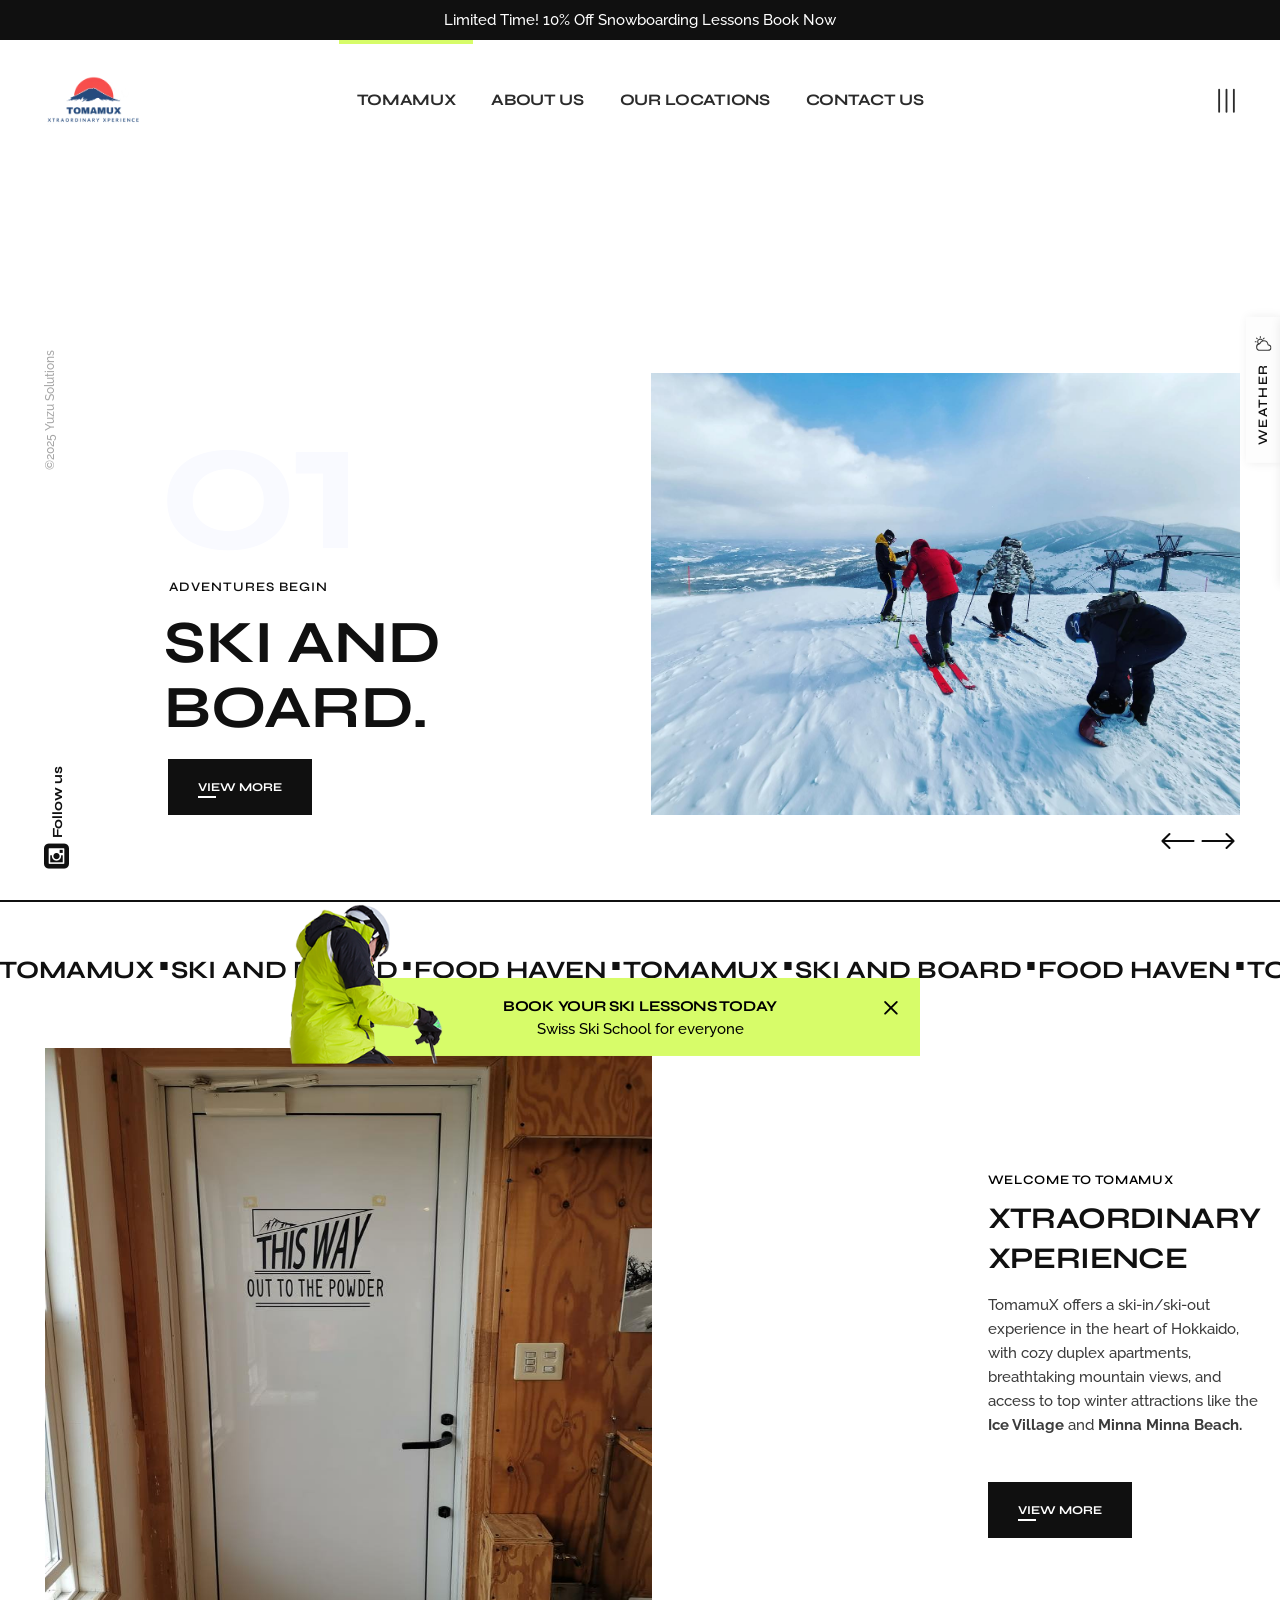
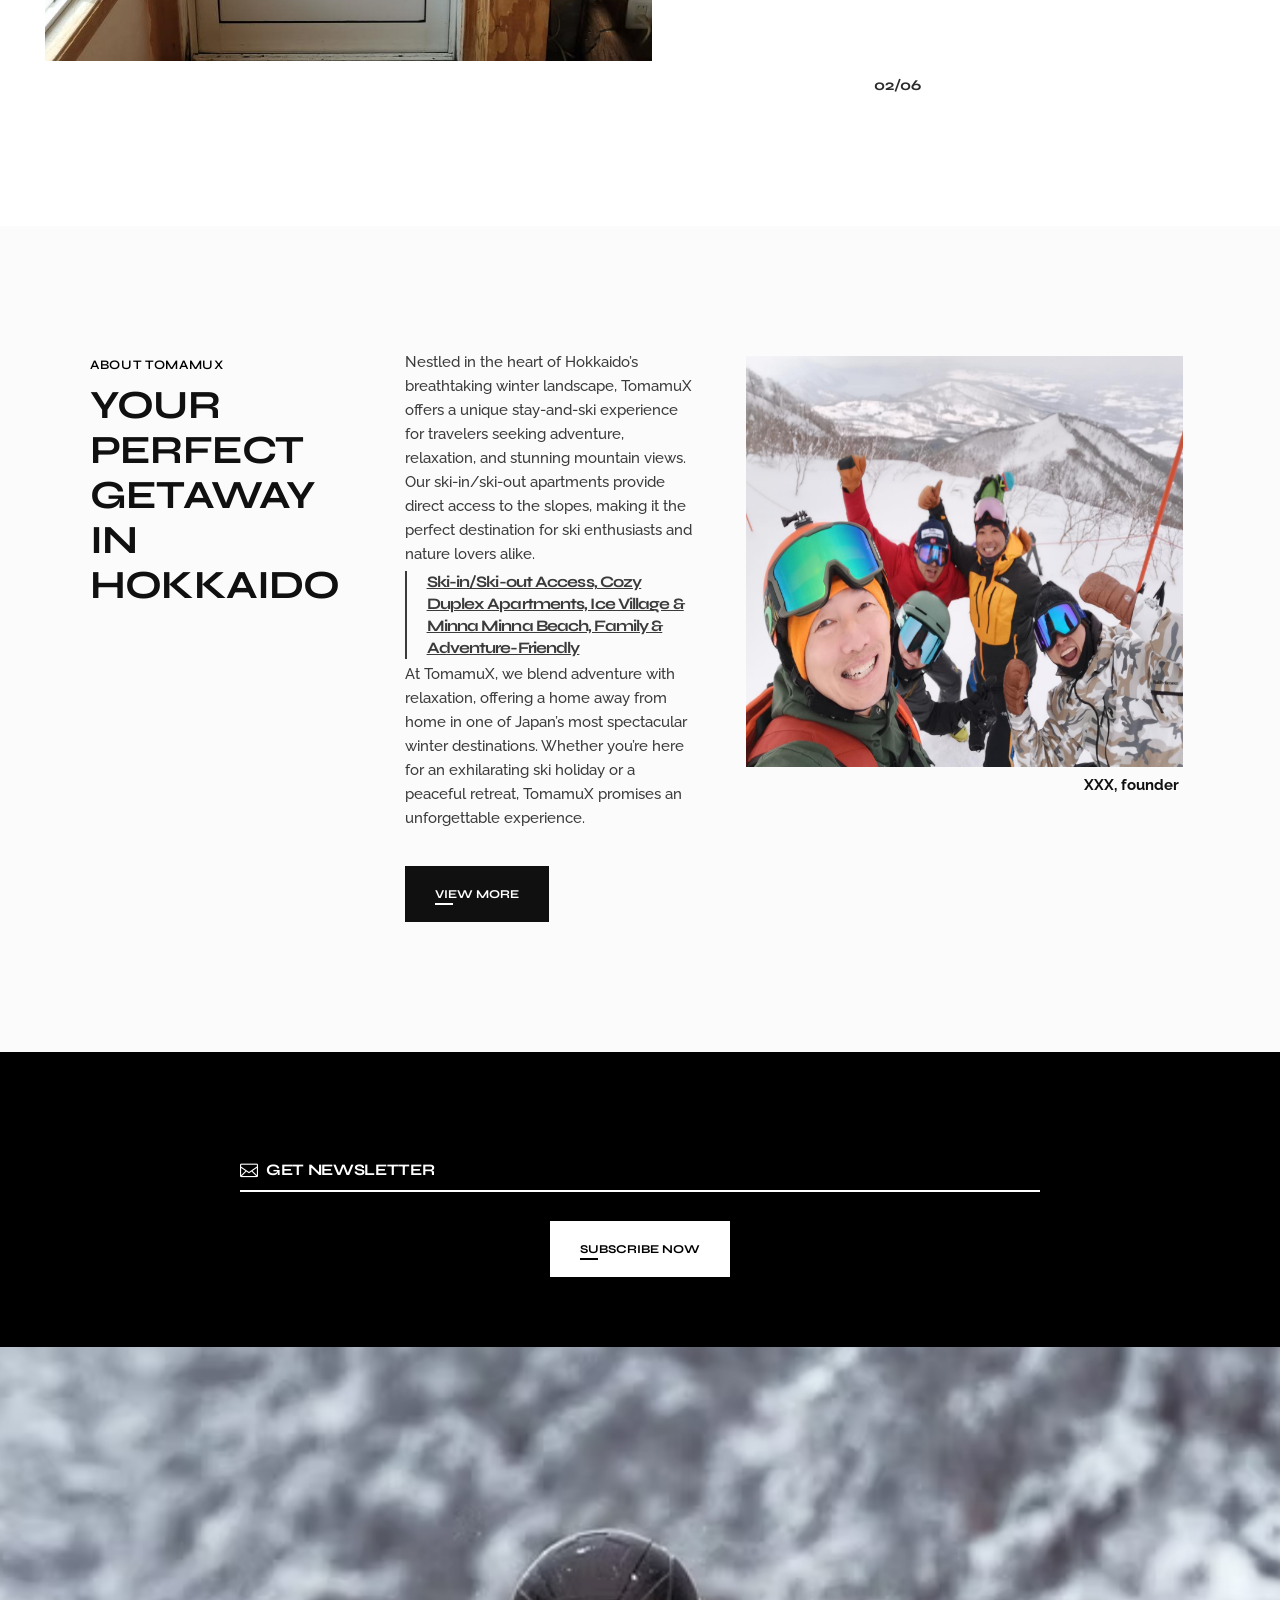
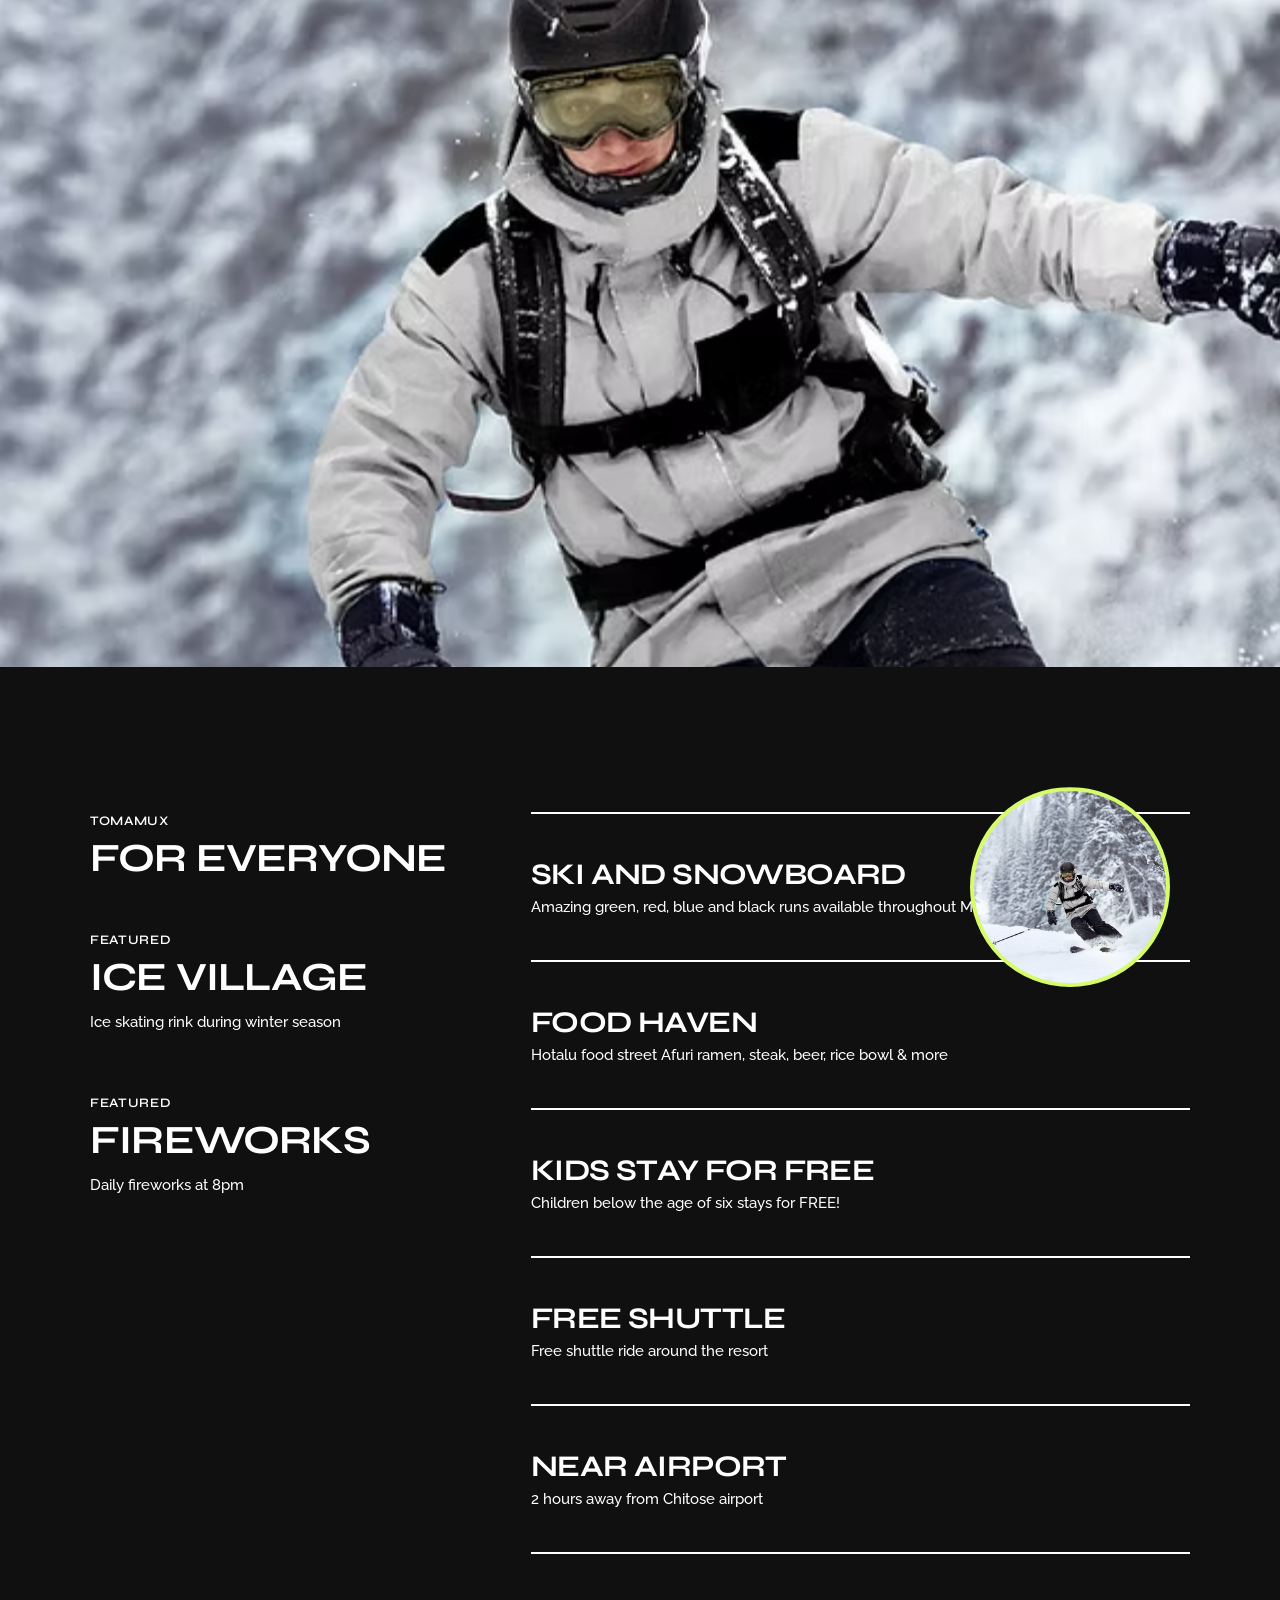
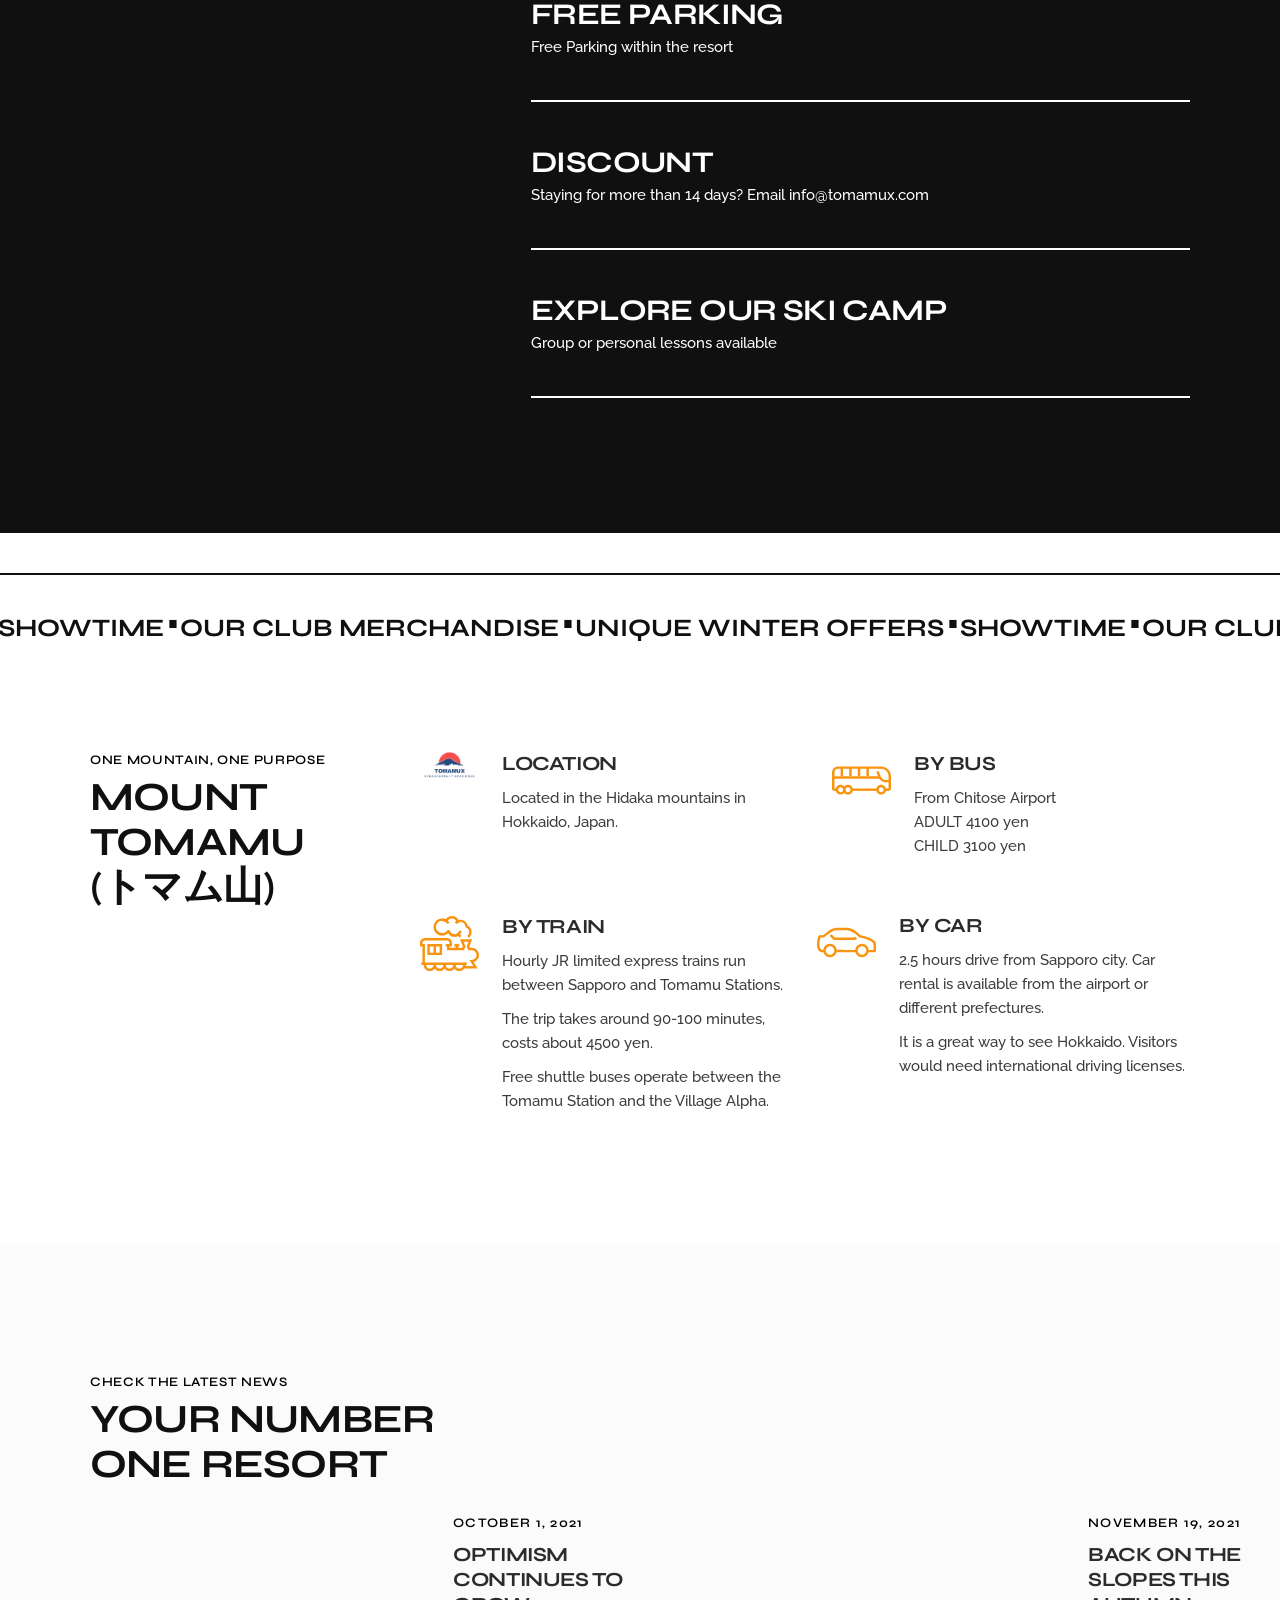
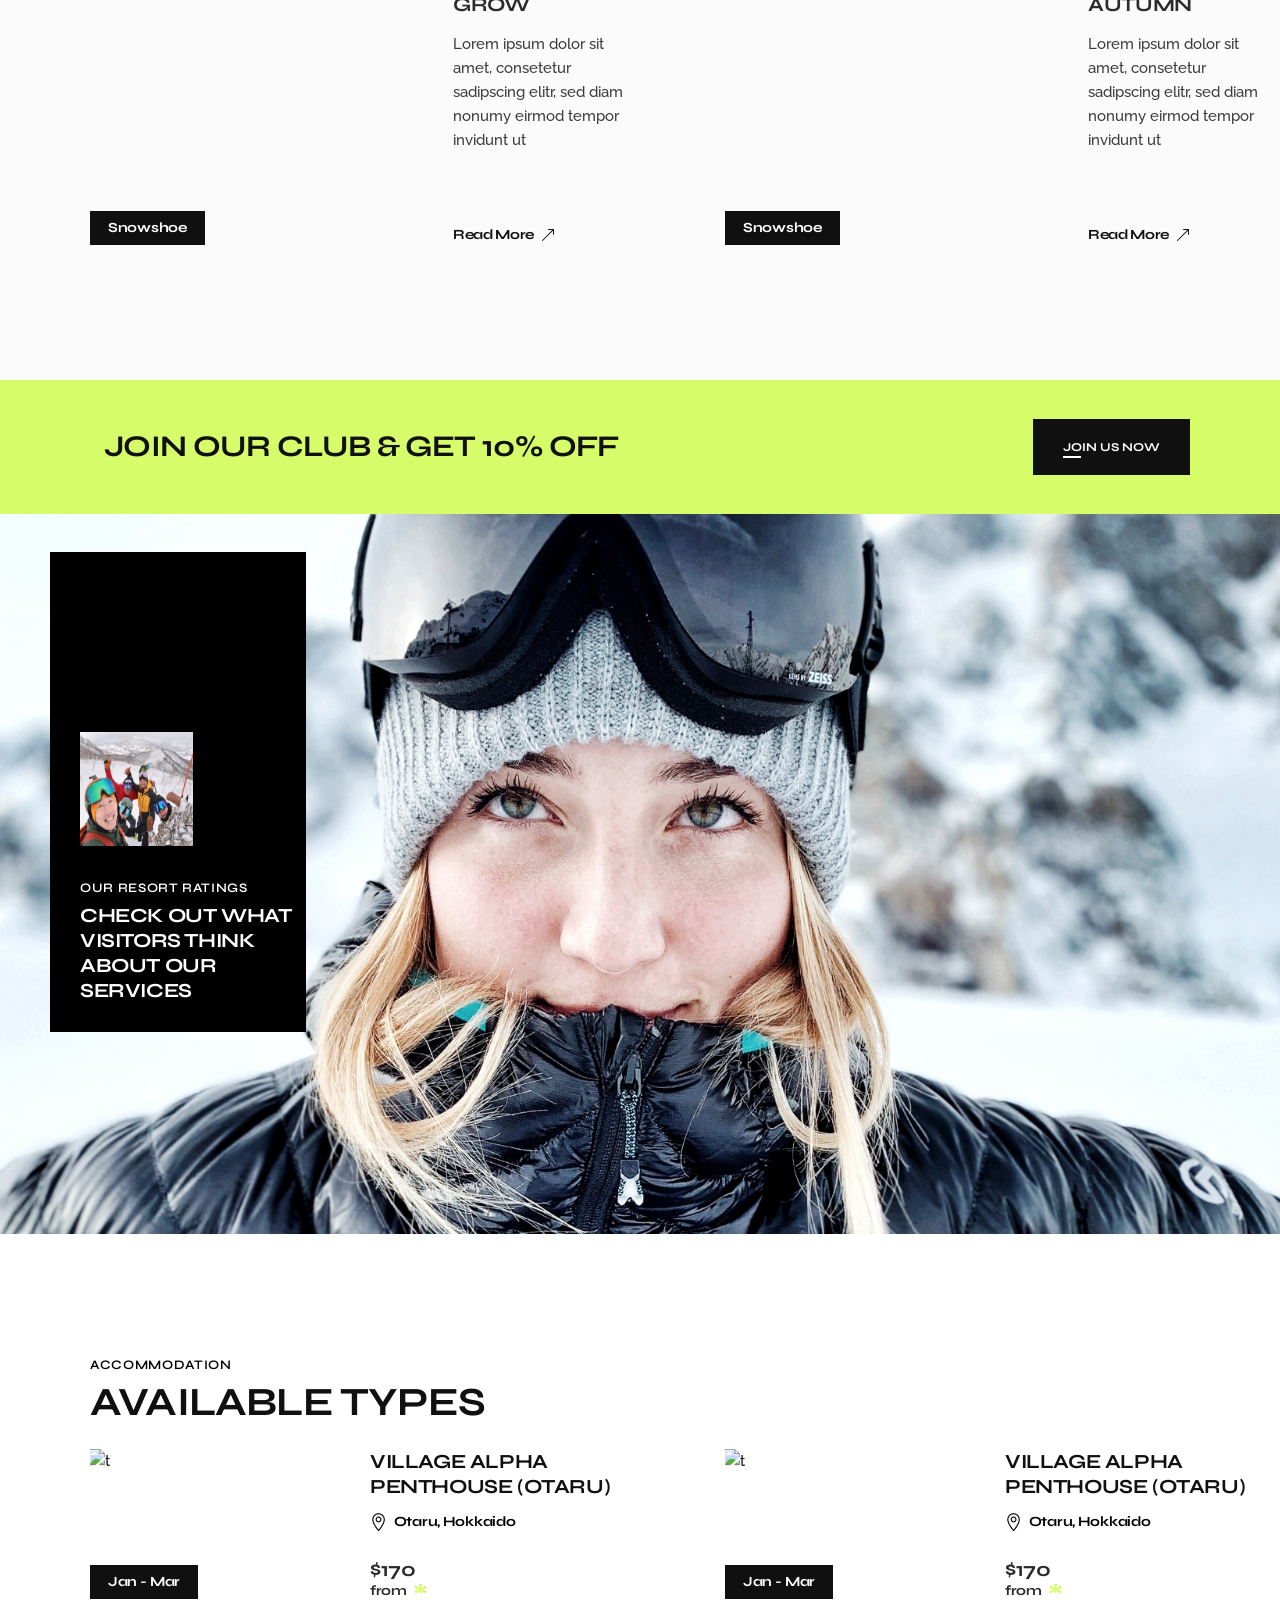
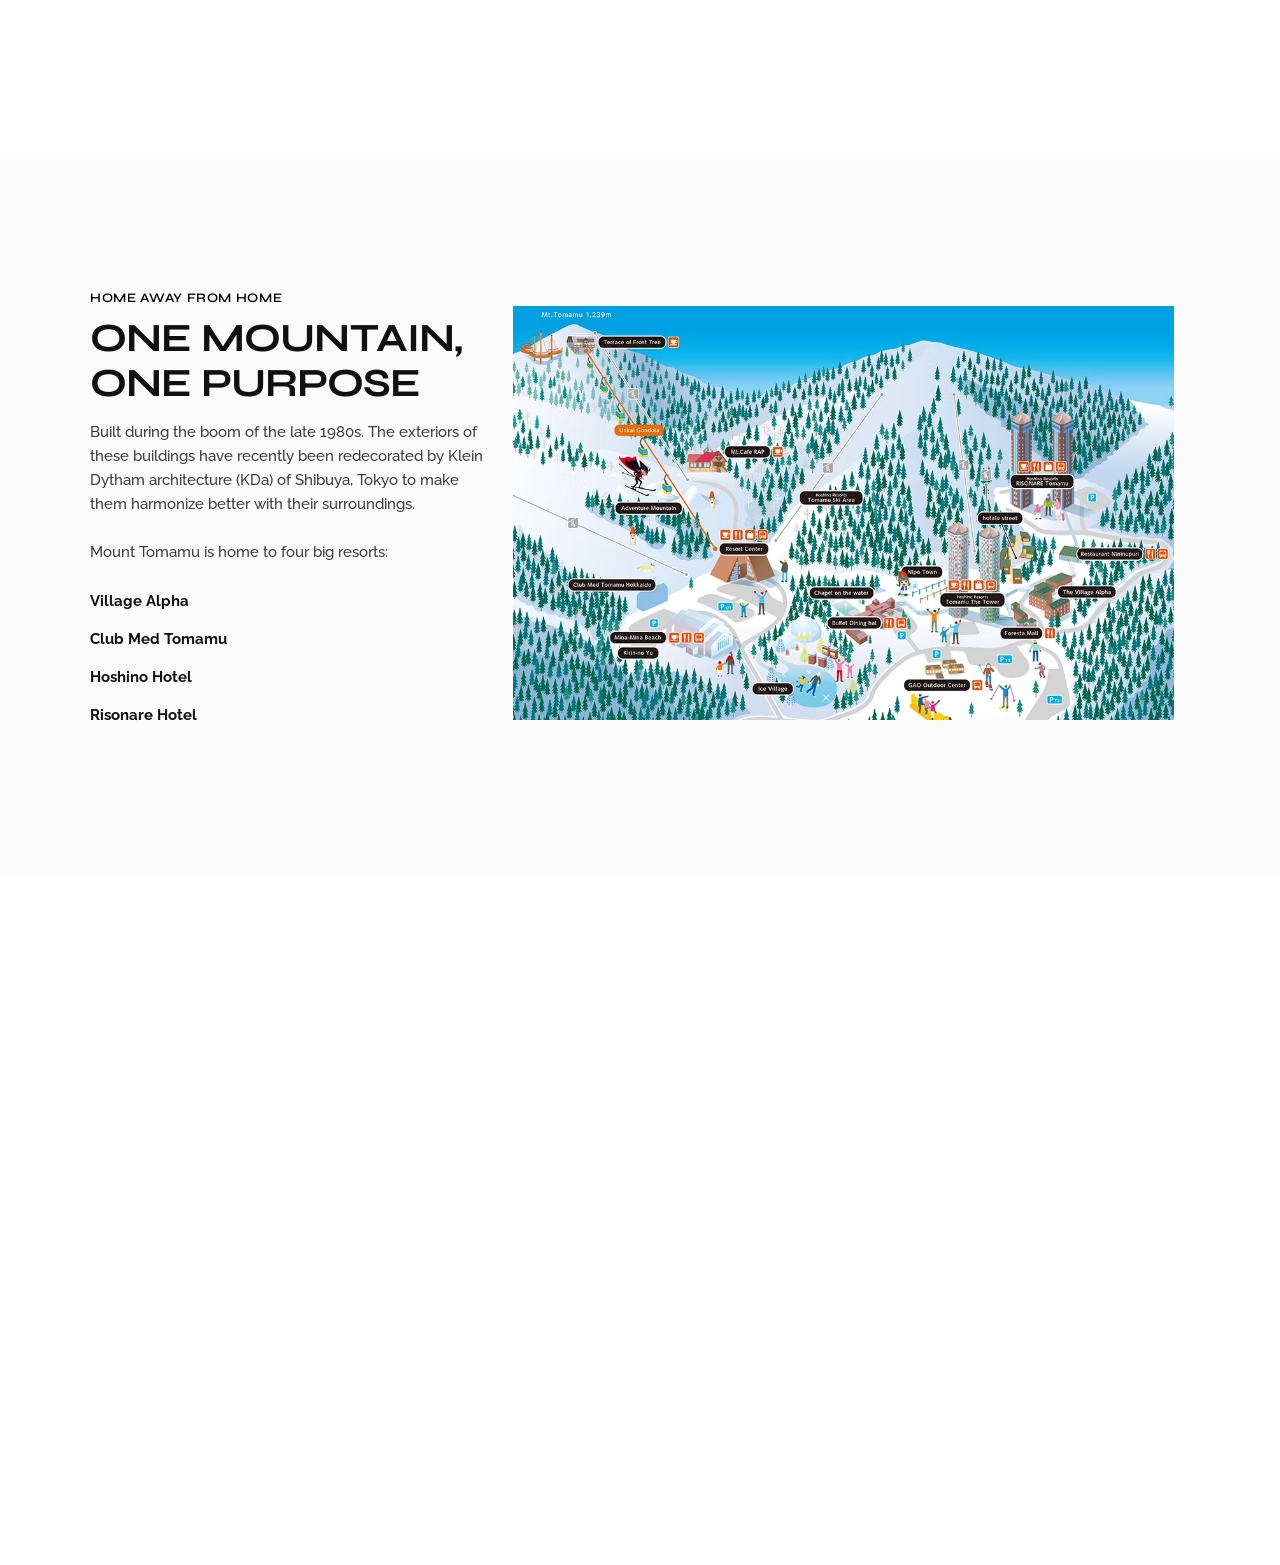
==== commit 3bee3766: "Fix bug in image path" ====
--- a/index.html
+++ b/index.html
@@ -1216,7 +1216,7 @@
 
         .elementor-14 .elementor-element.elementor-element-450d84c:not(.elementor-motion-effects-element-type-background),
         .elementor-14 .elementor-element.elementor-element-450d84c>.elementor-motion-effects-container>.elementor-motion-effects-layer {
-            background-image: url("https://sunnyyyap1011tech.github.io/tomamux-website-html//uploads/2021/10/landing-img-14.jpg");
+            background-image: url("https://sunnyyyap1011tech.github.io/tomamux-website-html/uploads/2021/10/landing-img-14.jpg");
             background-position: center center;
             background-repeat: no-repeat;
             background-size: cover;
@@ -2648,7 +2648,7 @@
                         <div class="qodef-header-logo">
                             <a itemprop="url" class="qodef-header-logo-link qodef-height--not-set qodef-source--image"
                                 href="/" rel="home">
-                                <img width="200" height="20" src="https://sunnyyyap1011tech.github.io/tomamux-website-html//uploads/tomamux/logo-transparent.avif"
+                                <img width="200" height="20" src="https://sunnyyyap1011tech.github.io/tomamux-website-html/uploads/tomamux/logo-transparent.avif"
                                     class="qodef-header-logo-image qodef--main" alt="logo main" itemprop="image" /></a>
                         </div>
                         <nav class="qodef-header-navigation" role="navigation" aria-label="Top Menu">
@@ -2778,7 +2778,7 @@
             <div id="qodef-page-mobile-header-inner" class="">
                 <a itemprop="url" class="qodef-mobile-header-logo-link qodef-height--not-set qodef-source--image"
                     href="/" rel="home">
-                    <img width="137" height="15" src="https://sunnyyyap1011tech.github.io/tomamux-website-html//uploads/tomamux/logo-transparent.avif"
+                    <img width="137" height="15" src="https://sunnyyyap1011tech.github.io/tomamux-website-html/uploads/tomamux/logo-transparent.avif"
                         class="qodef-header-logo-image qodef--main" alt="logo main" itemprop="image" /></a>
                 <a href="javascript:void(0)"
                     class="qodef-opener-icon qodef-m qodef-source--predefined qodef-mobile-header-opener">
@@ -2880,10 +2880,10 @@
                                                                                 data-key="rs-31" data-title="Slide"
                                                                                 data-in="o:0;" data-out="a:false;">
                                                                                 <img decoding="async"
-                                                                                    src="https://sunnyyyap1011tech.github.io/tomamux-website-html//uploads/tomamux/ski-2.avif"
+                                                                                    src="https://sunnyyyap1011tech.github.io/tomamux-website-html/uploads/tomamux/ski-2.avif"
                                                                                     alt="Slide" title="Main home"
                                                                                     class="rev-slidebg tp-rs-img rs-lazyload"
-                                                                                    data-lazyload="/plugins/revslider/public/assets/assets/transparent.png"
+                                                                                    data-lazyload="https://sunnyyyap1011tech.github.io/tomamux-website-html/plugins/revslider/public/assets/assets/transparent.png"
                                                                                     data-no-retina>
                                                                                 <!--
 							-->
@@ -2901,11 +2901,11 @@
                                                                                     style="z-index:8;"><img
                                                                                         fetchpriority="high"
                                                                                         decoding="async"
-                                                                                        src="https://sunnyyyap1011tech.github.io/tomamux-website-html//uploads/tomamux/mountain-top.jpg"
+                                                                                        src="https://sunnyyyap1011tech.github.io/tomamux-website-html/uploads/tomamux/mountain-top.jpg"
                                                                                         alt="L"
                                                                                         class="tp-rs-img rs-lazyload"
                                                                                         width="913" height="831"
-                                                                                        data-lazyload="https://sunnyyyap1011tech.github.io/tomamux-website-html//uploads/tomamux/mountain-top.jpg"
+                                                                                        data-lazyload="https://sunnyyyap1011tech.github.io/tomamux-website-html/uploads/tomamux/mountain-top.jpg"
                                                                                         data-no-retina>
                                                                                 </rs-layer>
                                                                                 <!--
@@ -3003,10 +3003,10 @@
                                                                                 data-key="rs-46" data-title="Slide"
                                                                                 data-in="o:0;" data-out="a:false;">
                                                                                 <img decoding="async"
-                                                                                    src="/plugins/revslider/public/assets/assets/dummy.png"
+                                                                                    src="https://sunnyyyap1011tech.github.io/tomamux-website-html/plugins/revslider/public/assets/assets/dummy.png"
                                                                                     alt="Slide" title="Main home"
                                                                                     class="rev-slidebg tp-rs-img rs-lazyload"
-                                                                                    data-lazyload="/plugins/revslider/public/assets/assets/transparent.png"
+                                                                                    data-lazyload="https://sunnyyyap1011tech.github.io/tomamux-website-html/plugins/revslider/public/assets/assets/transparent.png"
                                                                                     data-no-retina>
                                                                                 <!--
 							-->
@@ -3023,11 +3023,11 @@
                                                                                     data-frame_999="o:1;e:power3.in;st:w;sp:1000;"
                                                                                     style="z-index:8;"><img
                                                                                         decoding="async"
-                                                                                        src="https://sunnyyyap1011tech.github.io/tomamux-website-html//uploads/tomamux/food-2.jpg"
+                                                                                        src="https://sunnyyyap1011tech.github.io/tomamux-website-html/uploads/tomamux/food-2.jpg"
                                                                                         alt="L"
                                                                                         class="tp-rs-img rs-lazyload"
                                                                                         width="913" height="831"
-                                                                                        data-lazyload="https://sunnyyyap1011tech.github.io/tomamux-website-html//uploads/tomamux/food-2.jpg"
+                                                                                        data-lazyload="https://sunnyyyap1011tech.github.io/tomamux-website-html/uploads/tomamux/food-2.jpg"
                                                                                         data-no-retina>
                                                                                 </rs-layer>
                                                                                 <!--
@@ -3126,10 +3126,10 @@
                                                                                 data-key="rs-47" data-title="Slide"
                                                                                 data-in="o:0;" data-out="a:false;">
                                                                                 <img decoding="async"
-                                                                                    src="/plugins/revslider/public/assets/assets/dummy.png"
+                                                                                    src="https://sunnyyyap1011tech.github.io/tomamux-website-html/plugins/revslider/public/assets/assets/dummy.png"
                                                                                     alt="Slide" title="Main home"
                                                                                     class="rev-slidebg tp-rs-img rs-lazyload"
-                                                                                    data-lazyload="/plugins/revslider/public/assets/assets/transparent.png"
+                                                                                    data-lazyload="https://sunnyyyap1011tech.github.io/tomamux-website-html/plugins/revslider/public/assets/assets/transparent.png"
                                                                                     data-no-retina>
                                                                                 <!--
 							-->
@@ -3146,11 +3146,11 @@
                                                                                     data-frame_999="o:1;e:power3.in;st:w;sp:1000;"
                                                                                     style="z-index:8;"><img
                                                                                         decoding="async"
-                                                                                        src="https://sunnyyyap1011tech.github.io/tomamux-website-html//uploads/tomamux/room-2.jpg"
+                                                                                        src="https://sunnyyyap1011tech.github.io/tomamux-website-html/uploads/tomamux/room-2.jpg"
                                                                                         alt="L"
                                                                                         class="tp-rs-img rs-lazyload"
                                                                                         width="913" height="831"
-                                                                                        data-lazyload="https://sunnyyyap1011tech.github.io/tomamux-website-html//uploads/tomamux/room-2.jpg"
+                                                                                        data-lazyload="https://sunnyyyap1011tech.github.io/tomamux-website-html/uploads/tomamux/room-2.jpg"
                                                                                         data-no-retina>
                                                                                 </rs-layer>
                                                                                 <!--
@@ -3556,10 +3556,10 @@
                                                                     display: inline-block
                                                                 }
                                                             </style> <img loading="lazy" decoding="async" width="800"
-                                                                height="808" src="https://sunnyyyap1011tech.github.io/tomamux-website-html//uploads/tomamux/room-1.jpg"
+                                                                height="808" src="https://sunnyyyap1011tech.github.io/tomamux-website-html/uploads/tomamux/room-1.jpg"
                                                                 class="attachment-full size-full" alt="L"
                                                                 sizes="auto, (max-width: 800px) 100vw, 800px" />
-                                                            <!-- srcset="https://sunnyyyap1011tech.github.io/tomamux-website-html//uploads/tomamux/place-1.jpg 800w" -->
+                                                            <!-- srcset="https://sunnyyyap1011tech.github.io/tomamux-website-html/uploads/tomamux/place-1.jpg 800w" -->
                                                         </div>
                                                     </div>
                                                 </div>
@@ -3578,7 +3578,7 @@
                                                                         class="qodef-e qodef-image-wrapper swiper-slide ">
                                                                         <img loading="lazy" decoding="async" width="334"
                                                                             height="321"
-                                                                            src="https://sunnyyyap1011tech.github.io/tomamux-website-html//uploads/tomamux/room-2.jpg"
+                                                                            src="https://sunnyyyap1011tech.github.io/tomamux-website-html/uploads/tomamux/room-2.jpg"
                                                                             class="attachment-full size-full" alt="L"
                                                                             sizes="auto, (max-width: 334px) 100vw, 334px" />
                                                                     </div>
@@ -3586,7 +3586,7 @@
                                                                         class="qodef-e qodef-image-wrapper swiper-slide ">
                                                                         <img loading="lazy" decoding="async" width="800"
                                                                             height="766"
-                                                                            src="https://sunnyyyap1011tech.github.io/tomamux-website-html//uploads/tomamux/room-3.jpg"
+                                                                            src="https://sunnyyyap1011tech.github.io/tomamux-website-html/uploads/tomamux/room-3.jpg"
                                                                             class="attachment-full size-full" alt="t"
                                                                             sizes="auto, (max-width: 800px) 100vw, 800px" />
                                                                     </div>
@@ -3594,7 +3594,7 @@
                                                                         class="qodef-e qodef-image-wrapper swiper-slide ">
                                                                         <img loading="lazy" decoding="async" width="800"
                                                                             height="766"
-                                                                            src="https://sunnyyyap1011tech.github.io/tomamux-website-html//uploads/tomamux/room-4.jpg"
+                                                                            src="https://sunnyyyap1011tech.github.io/tomamux-website-html/uploads/tomamux/room-4.jpg"
                                                                             class="attachment-full size-full" alt="t"
                                                                             sizes="auto, (max-width: 800px) 100vw, 800px" />
                                                                     </div>
@@ -3602,7 +3602,7 @@
                                                                         class="qodef-e qodef-image-wrapper swiper-slide ">
                                                                         <img loading="lazy" decoding="async" width="800"
                                                                             height="766"
-                                                                            src="https://sunnyyyap1011tech.github.io/tomamux-website-html//uploads/tomamux/room-5.jpg"
+                                                                            src="https://sunnyyyap1011tech.github.io/tomamux-website-html/uploads/tomamux/room-5.jpg"
                                                                             class="attachment-full size-full" alt="t"
                                                                             sizes="auto, (max-width: 800px) 100vw, 800px" />
                                                                     </div>
@@ -3610,7 +3610,7 @@
                                                                         class="qodef-e qodef-image-wrapper swiper-slide ">
                                                                         <img loading="lazy" decoding="async" width="800"
                                                                             height="766"
-                                                                            src="https://sunnyyyap1011tech.github.io/tomamux-website-html//uploads/tomamux/room-6.jpg"
+                                                                            src="https://sunnyyyap1011tech.github.io/tomamux-website-html/uploads/tomamux/room-6.jpg"
                                                                             class="attachment-full size-full" alt="t"
                                                                             sizes="auto, (max-width: 800px) 100vw, 800px" />
                                                                     </div>
@@ -3618,7 +3618,7 @@
                                                                         class="qodef-e qodef-image-wrapper swiper-slide ">
                                                                         <img loading="lazy" decoding="async" width="800"
                                                                             height="766"
-                                                                            src="https://sunnyyyap1011tech.github.io/tomamux-website-html//uploads/tomamux/room-7.jpg"
+                                                                            src="https://sunnyyyap1011tech.github.io/tomamux-website-html/uploads/tomamux/room-7.jpg"
                                                                             class="attachment-full size-full" alt="t"
                                                                             sizes="auto, (max-width: 800px) 100vw, 800px" />
                                                                     </div>
@@ -3789,10 +3789,10 @@
                                                         data-widget_type="image.default">
                                                         <div class="elementor-widget-container">
                                                             <img loading="lazy" decoding="async" width="1000"
-                                                                height="942" src="https://sunnyyyap1011tech.github.io/tomamux-website-html//uploads/tomamux/team-1.jpg"
+                                                                height="942" src="https://sunnyyyap1011tech.github.io/tomamux-website-html/uploads/tomamux/team-1.jpg"
                                                                 class="attachment-full size-full" alt="L"
                                                                 sizes="auto, (max-width: 800px) 100vw, 800px" />
-                                                            <!-- srcset="https://sunnyyyap1011tech.github.io/tomamux-website-html//uploads/2021/09/h1-img-3.jpg 800w, /uploads/2021/09/h1-img-3-600x707.jpg 600w, /uploads/2021/09/h1-img-3-255x300.jpg 255w, /uploads/2021/09/h1-img-3-768x904.jpg 768w" -->
+                                                            <!-- srcset="https://sunnyyyap1011tech.github.io/tomamux-website-html/uploads/2021/09/h1-img-3.jpg 800w, /uploads/2021/09/h1-img-3-600x707.jpg 600w, /uploads/2021/09/h1-img-3-255x300.jpg 255w, /uploads/2021/09/h1-img-3-768x904.jpg 768w" -->
                                                         </div>
                                                     </div>
                                                     <section
@@ -3905,7 +3905,7 @@
                                                                 class="qodef-shortcode qodef-m  qodef-video-button qodef--has-img ">
                                                                 <div class="qodef-m-image">
                                                                     <img loading="lazy" decoding="async" width="1920"
-                                                                        height="920" src="https://sunnyyyap1011tech.github.io/tomamux-website-html//uploads/2021/11/parallax.png"
+                                                                        height="920" src="https://sunnyyyap1011tech.github.io/tomamux-website-html/uploads/2021/11/parallax.png"
                                                                         class="attachment-full size-full" alt="L"
                                                                         sizes="auto, (max-width: 1920px) 100vw, 1920px" />
                                                                     <a itemprop="url"
@@ -4012,10 +4012,10 @@
                                                                             <div class="qodef-woo-product-image">
                                                                                 <img loading="lazy" decoding="async"
                                                                                     width="800" height="867"
-                                                                                    src="https://sunnyyyap1011tech.github.io/tomamux-website-html//uploads/2021/09/shop-img-13.jpg"
+                                                                                    src="https://sunnyyyap1011tech.github.io/tomamux-website-html/uploads/2021/09/shop-img-13.jpg"
                                                                                     class="attachment-full size-full wp-post-image"
                                                                                     alt="L"
-                                                                                    srcset="https://sunnyyyap1011tech.github.io/tomamux-website-html//uploads/2021/09/shop-img-13.jpg 800w, /uploads/2021/09/shop-img-13-600x650.jpg 600w, /uploads/2021/09/shop-img-13-200x217.jpg 200w, /uploads/2021/09/shop-img-13-277x300.jpg 277w, /uploads/2021/09/shop-img-13-768x832.jpg 768w"
+                                                                                    srcset="https://sunnyyyap1011tech.github.io/tomamux-website-html/uploads/2021/09/shop-img-13.jpg 800w, /uploads/2021/09/shop-img-13-600x650.jpg 600w, /uploads/2021/09/shop-img-13-200x217.jpg 200w, /uploads/2021/09/shop-img-13-277x300.jpg 277w, /uploads/2021/09/shop-img-13-768x832.jpg 768w"
                                                                                     sizes="auto, (max-width: 800px) 100vw, 800px" />
                                                                                 <div
                                                                                     class="qodef-woo-product-image-inner">
@@ -4200,10 +4200,10 @@
                                                                             <div class="qodef-woo-product-image">
                                                                                 <img loading="lazy" decoding="async"
                                                                                     width="800" height="866"
-                                                                                    src="https://sunnyyyap1011tech.github.io/tomamux-website-html//uploads/2021/09/shop-img-170.png"
+                                                                                    src="https://sunnyyyap1011tech.github.io/tomamux-website-html/uploads/2021/09/shop-img-170.png"
                                                                                     class="attachment-full size-full wp-post-image"
                                                                                     alt="L"
-                                                                                    srcset="https://sunnyyyap1011tech.github.io/tomamux-website-html//uploads/2021/09/shop-img-170.png 800w, /uploads/2021/09/shop-img-170-600x650.png 600w, /uploads/2021/09/shop-img-170-277x300.png 277w, /uploads/2021/09/shop-img-170-768x831.png 768w"
+                                                                                    srcset="https://sunnyyyap1011tech.github.io/tomamux-website-html/uploads/2021/09/shop-img-170.png 800w, /uploads/2021/09/shop-img-170-600x650.png 600w, /uploads/2021/09/shop-img-170-277x300.png 277w, /uploads/2021/09/shop-img-170-768x831.png 768w"
                                                                                     sizes="auto, (max-width: 800px) 100vw, 800px" />
                                                                                 <div
                                                                                     class="qodef-woo-product-image-inner">
@@ -4269,10 +4269,10 @@
                                                                             <div class="qodef-woo-product-image">
                                                                                 <img loading="lazy" decoding="async"
                                                                                     width="800" height="866"
-                                                                                    src="https://sunnyyyap1011tech.github.io/tomamux-website-html//uploads/2021/09/shop-img-9.jpg"
+                                                                                    src="https://sunnyyyap1011tech.github.io/tomamux-website-html/uploads/2021/09/shop-img-9.jpg"
                                                                                     class="attachment-full size-full wp-post-image"
                                                                                     alt="L"
-                                                                                    srcset="https://sunnyyyap1011tech.github.io/tomamux-website-html//uploads/2021/09/shop-img-9.jpg 800w, /uploads/2021/09/shop-img-9-277x300.jpg 277w, /uploads/2021/09/shop-img-9-768x831.jpg 768w, /uploads/2021/09/shop-img-9-600x650.jpg 600w"
+                                                                                    srcset="https://sunnyyyap1011tech.github.io/tomamux-website-html/uploads/2021/09/shop-img-9.jpg 800w, /uploads/2021/09/shop-img-9-277x300.jpg 277w, /uploads/2021/09/shop-img-9-768x831.jpg 768w, /uploads/2021/09/shop-img-9-600x650.jpg 600w"
                                                                                     sizes="auto, (max-width: 800px) 100vw, 800px" />
                                                                                 <div
                                                                                     class="qodef-woo-product-image-inner">
@@ -4341,10 +4341,10 @@
                                                                             <div class="qodef-woo-product-image">
                                                                                 <img loading="lazy" decoding="async"
                                                                                     width="800" height="861"
-                                                                                    src="https://sunnyyyap1011tech.github.io/tomamux-website-html//uploads/2021/09/product-showcase-img.jpg"
+                                                                                    src="https://sunnyyyap1011tech.github.io/tomamux-website-html/uploads/2021/09/product-showcase-img.jpg"
                                                                                     class="attachment-full size-full"
                                                                                     alt="L"
-                                                                                    srcset="https://sunnyyyap1011tech.github.io/tomamux-website-html//uploads/2021/09/product-showcase-img.jpg 800w, /uploads/2021/09/product-showcase-img-279x300.jpg 279w, /uploads/2021/09/product-showcase-img-768x827.jpg 768w, /uploads/2021/09/product-showcase-img-600x646.jpg 600w"
+                                                                                    srcset="https://sunnyyyap1011tech.github.io/tomamux-website-html/uploads/2021/09/product-showcase-img.jpg 800w, /uploads/2021/09/product-showcase-img-279x300.jpg 279w, /uploads/2021/09/product-showcase-img-768x827.jpg 768w, /uploads/2021/09/product-showcase-img-600x646.jpg 600w"
                                                                                     sizes="auto, (max-width: 800px) 100vw, 800px" />
                                                                                 <div
                                                                                     class="qodef-woo-product-image-inner">
@@ -4410,10 +4410,10 @@
                                                                             <div class="qodef-woo-product-image">
                                                                                 <img loading="lazy" decoding="async"
                                                                                     width="800" height="854"
-                                                                                    src="https://sunnyyyap1011tech.github.io/tomamux-website-html//uploads/2021/09/shop-img-11.jpg"
+                                                                                    src="https://sunnyyyap1011tech.github.io/tomamux-website-html/uploads/2021/09/shop-img-11.jpg"
                                                                                     class="attachment-full size-full wp-post-image"
                                                                                     alt="L"
-                                                                                    srcset="https://sunnyyyap1011tech.github.io/tomamux-website-html//uploads/2021/09/shop-img-11.jpg 800w, /uploads/2021/09/shop-img-11-600x641.jpg 600w, /uploads/2021/09/shop-img-11-281x300.jpg 281w, /uploads/2021/09/shop-img-11-768x820.jpg 768w"
+                                                                                    srcset="https://sunnyyyap1011tech.github.io/tomamux-website-html/uploads/2021/09/shop-img-11.jpg 800w, /uploads/2021/09/shop-img-11-600x641.jpg 600w, /uploads/2021/09/shop-img-11-281x300.jpg 281w, /uploads/2021/09/shop-img-11-768x820.jpg 768w"
                                                                                     sizes="auto, (max-width: 800px) 100vw, 800px" />
                                                                                 <div
                                                                                     class="qodef-woo-product-image-inner">
@@ -4479,10 +4479,10 @@
                                                                             <div class="qodef-woo-product-image">
                                                                                 <img loading="lazy" decoding="async"
                                                                                     width="800" height="854"
-                                                                                    src="https://sunnyyyap1011tech.github.io/tomamux-website-html//uploads/2021/09/shop-img-10.jpg"
+                                                                                    src="https://sunnyyyap1011tech.github.io/tomamux-website-html/uploads/2021/09/shop-img-10.jpg"
                                                                                     class="attachment-full size-full wp-post-image"
                                                                                     alt="L"
-                                                                                    srcset="https://sunnyyyap1011tech.github.io/tomamux-website-html//uploads/2021/09/shop-img-10.jpg 800w, /uploads/2021/09/shop-img-10-600x641.jpg 600w, /uploads/2021/09/shop-img-10-281x300.jpg 281w, /uploads/2021/09/shop-img-10-768x820.jpg 768w"
+                                                                                    srcset="https://sunnyyyap1011tech.github.io/tomamux-website-html/uploads/2021/09/shop-img-10.jpg 800w, /uploads/2021/09/shop-img-10-600x641.jpg 600w, /uploads/2021/09/shop-img-10-281x300.jpg 281w, /uploads/2021/09/shop-img-10-768x820.jpg 768w"
                                                                                     sizes="auto, (max-width: 800px) 100vw, 800px" />
                                                                                 <div
                                                                                     class="qodef-woo-product-image-inner">
@@ -4633,7 +4633,7 @@
                                                                         <span class="qodef-m-image"><img loading="lazy"
                                                                                 decoding="async" width="800"
                                                                                 height="800"
-                                                                                src="https://sunnyyyap1011tech.github.io/tomamux-website-html//uploads/tomamux/ski-2.avif"
+                                                                                src="https://sunnyyyap1011tech.github.io/tomamux-website-html/uploads/tomamux/ski-2.avif"
                                                                                 class="attachment-full size-full"
                                                                                 alt="t"
                                                                                 sizes="auto, (max-width: 800px) 100vw, 800px" />
@@ -4648,7 +4648,7 @@
                                                                         <span class="qodef-m-image"><img loading="lazy"
                                                                                 decoding="async" width="800"
                                                                                 height="800"
-                                                                                src="https://sunnyyyap1011tech.github.io/tomamux-website-html//uploads/tomamux/food-1.jpg"
+                                                                                src="https://sunnyyyap1011tech.github.io/tomamux-website-html/uploads/tomamux/food-1.jpg"
                                                                                 class="attachment-full size-full"
                                                                                 alt="t"
                                                                                 sizes="auto, (max-width: 800px) 100vw, 800px" />
@@ -4663,7 +4663,7 @@
                                                                         <span class="qodef-m-image"><img loading="lazy"
                                                                                 decoding="async" width="800"
                                                                                 height="800"
-                                                                                src="https://sunnyyyap1011tech.github.io/tomamux-website-html//uploads/tomamux/children-1.jpg"
+                                                                                src="https://sunnyyyap1011tech.github.io/tomamux-website-html/uploads/tomamux/children-1.jpg"
                                                                                 class="attachment-full size-full"
                                                                                 alt="t"
                                                                                 sizes="auto, (max-width: 800px) 100vw, 800px" />
@@ -4677,7 +4677,7 @@
                                                                         <span class="qodef-m-image"><img loading="lazy"
                                                                                 decoding="async" width="800"
                                                                                 height="800"
-                                                                                src="https://sunnyyyap1011tech.github.io/tomamux-website-html//uploads/tomamux/shuttle-bus-1.avif"
+                                                                                src="https://sunnyyyap1011tech.github.io/tomamux-website-html/uploads/tomamux/shuttle-bus-1.avif"
                                                                                 class="attachment-full size-full"
                                                                                 alt="t"
                                                                                 sizes="auto, (max-width: 800px) 100vw, 800px" />
@@ -4693,7 +4693,7 @@
                                                                         <span class="qodef-m-image"><img loading="lazy"
                                                                                 decoding="async" width="800"
                                                                                 height="800"
-                                                                                src="https://sunnyyyap1011tech.github.io/tomamux-website-html//uploads/tomamux/airport-1.png"
+                                                                                src="https://sunnyyyap1011tech.github.io/tomamux-website-html/uploads/tomamux/airport-1.png"
                                                                                 class="attachment-full size-full"
                                                                                 alt="t"
                                                                                 sizes="auto, (max-width: 800px) 100vw, 800px" />
@@ -4709,7 +4709,7 @@
                                                                         <span class="qodef-m-image"><img loading="lazy"
                                                                                 decoding="async" width="800"
                                                                                 height="800"
-                                                                                src="https://sunnyyyap1011tech.github.io/tomamux-website-html//uploads/tomamux/view-2.jpg"
+                                                                                src="https://sunnyyyap1011tech.github.io/tomamux-website-html/uploads/tomamux/view-2.jpg"
                                                                                 class="attachment-full size-full"
                                                                                 alt="t"
                                                                                 sizes="auto, (max-width: 800px) 100vw, 800px" />
@@ -4726,7 +4726,7 @@
                                                                         <span class="qodef-m-image"><img loading="lazy"
                                                                                 decoding="async" width="800"
                                                                                 height="800"
-                                                                                src="https://sunnyyyap1011tech.github.io/tomamux-website-html//uploads/tomamux/room-5.jpg"
+                                                                                src="https://sunnyyyap1011tech.github.io/tomamux-website-html/uploads/tomamux/room-5.jpg"
                                                                                 class="attachment-full size-full"
                                                                                 alt="t"
                                                                                 sizes="auto, (max-width: 800px) 100vw, 800px" />
@@ -4741,7 +4741,7 @@
                                                                         <span class="qodef-m-image"><img loading="lazy"
                                                                                 decoding="async" width="800"
                                                                                 height="800"
-                                                                                src="https://sunnyyyap1011tech.github.io/tomamux-website-html//uploads/tomamux/camp-1.jpg"
+                                                                                src="https://sunnyyyap1011tech.github.io/tomamux-website-html/uploads/tomamux/camp-1.jpg"
                                                                                 class="attachment-full size-full"
                                                                                 alt="t"
                                                                                 sizes="auto, (max-width: 800px) 100vw, 800px" /></span>
@@ -4846,7 +4846,7 @@
                                                                 <div class="qodef-m-icon-wrapper">
                                                                     <img loading="lazy" decoding="async" width="59"
                                                                         height="59"
-                                                                        src="https://sunnyyyap1011tech.github.io/tomamux-website-html//uploads/tomamux/logo-transparent.avif"
+                                                                        src="https://sunnyyyap1011tech.github.io/tomamux-website-html/uploads/tomamux/logo-transparent.avif"
                                                                         class="attachment-full size-full" alt="t" />
                                                                 </div>
                                                                 <div class="qodef-m-content">
@@ -4868,7 +4868,7 @@
                                                                 <div class="qodef-m-icon-wrapper">
                                                                     <!-- <img loading="lazy" decoding="async" width="46"
                                                                         height="22"
-                                                                        src="https://sunnyyyap1011tech.github.io/tomamux-website-html//uploads/tomamux/airport-1.png"
+                                                                        src="https://sunnyyyap1011tech.github.io/tomamux-website-html/uploads/tomamux/airport-1.png"
                                                                         class="attachment-full size-full" alt="L" /> -->
                                                                     <svg preserveAspectRatio="xMidYMid meet"
                                                                         data-bbox="34 38.5 132.001 123"
@@ -4959,7 +4959,7 @@
                                                                 <div class="qodef-m-icon-wrapper">
                                                                     <!-- <img loading="lazy" decoding="async" width="37"
                                                                         height="52"
-                                                                        src="https://sunnyyyap1011tech.github.io/tomamux-website-html//uploads/tomamux/environment-1.jpg"
+                                                                        src="https://sunnyyyap1011tech.github.io/tomamux-website-html/uploads/tomamux/environment-1.jpg"
                                                                         class="attachment-full size-full" alt="t" /> -->
                                                                     <svg preserveAspectRatio="xMidYMid meet"
                                                                         data-bbox="34 68.5 132 63"
@@ -5025,7 +5025,7 @@
                                                                 <div class="qodef-m-icon-wrapper">
                                                                     <!-- <img loading="lazy" decoding="async" width="49"
                                                                         height="34"
-                                                                        src="https://sunnyyyap1011tech.github.io/tomamux-website-html//uploads/2021/09/icon-img-04.png"
+                                                                        src="https://sunnyyyap1011tech.github.io/tomamux-website-html/uploads/2021/09/icon-img-04.png"
                                                                         class="attachment-full size-full" alt="t" /> -->
                                                                     <svg preserveAspectRatio="xMidYMid meet"
                                                                         data-bbox="34 67 132 66" viewBox="34 67 132 66"
@@ -5109,10 +5109,10 @@
                                                                                         <img loading="lazy"
                                                                                             decoding="async" width="800"
                                                                                             height="830"
-                                                                                            src="https://sunnyyyap1011tech.github.io/tomamux-website-html//uploads/2021/09/blog-img-21.jpg"
+                                                                                            src="https://sunnyyyap1011tech.github.io/tomamux-website-html/uploads/2021/09/blog-img-21.jpg"
                                                                                             class="attachment-full size-full"
                                                                                             alt="L"
-                                                                                            srcset="https://sunnyyyap1011tech.github.io/tomamux-website-html//uploads/2021/09/blog-img-21.jpg 800w, /uploads/2021/09/blog-img-21-600x623.jpg 600w, /uploads/2021/09/blog-img-21-200x208.jpg 200w, /uploads/2021/09/blog-img-21-289x300.jpg 289w, /uploads/2021/09/blog-img-21-768x797.jpg 768w"
+                                                                                            srcset="https://sunnyyyap1011tech.github.io/tomamux-website-html/uploads/2021/09/blog-img-21.jpg 800w, https://sunnyyyap1011tech.github.io/tomamux-website-html/uploads/2021/09/blog-img-21-600x623.jpg 600w, https://sunnyyyap1011tech.github.io/tomamux-website-html/uploads/2021/09/blog-img-21-200x208.jpg 200w, https://sunnyyyap1011tech.github.io/tomamux-website-html/uploads/2021/09/blog-img-21-289x300.jpg 289w, https://sunnyyyap1011tech.github.io/tomamux-website-html/uploads/2021/09/blog-img-21-768x797.jpg 768w"
                                                                                             sizes="auto, (max-width: 800px) 100vw, 800px" />
                                                                                     </a>
                                                                                     <div class="qodef-e-info-on-image">
@@ -5189,10 +5189,10 @@
                                                                                         <img loading="lazy"
                                                                                             decoding="async" width="800"
                                                                                             height="830"
-                                                                                            src="https://sunnyyyap1011tech.github.io/tomamux-website-html//uploads/2021/11/blog-ig-list-h1.jpg"
+                                                                                            src="https://sunnyyyap1011tech.github.io/tomamux-website-html/uploads/2021/11/blog-ig-list-h1.jpg"
                                                                                             class="attachment-full size-full"
                                                                                             alt="L"
-                                                                                            srcset="https://sunnyyyap1011tech.github.io/tomamux-website-html//uploads/2021/11/blog-ig-list-h1.jpg 800w, /uploads/2021/11/blog-ig-list-h1-289x300.jpg 289w, /uploads/2021/11/blog-ig-list-h1-768x797.jpg 768w, /uploads/2021/11/blog-ig-list-h1-600x623.jpg 600w"
+                                                                                            srcset="https://sunnyyyap1011tech.github.io/tomamux-website-html/uploads/2021/11/blog-ig-list-h1.jpg 800w, /uploads/2021/11/blog-ig-list-h1-289x300.jpg 289w, /uploads/2021/11/blog-ig-list-h1-768x797.jpg 768w, /uploads/2021/11/blog-ig-list-h1-600x623.jpg 600w"
                                                                                             sizes="auto, (max-width: 800px) 100vw, 800px" />
                                                                                     </a>
                                                                                     <div class="qodef-e-info-on-image">
@@ -5269,10 +5269,10 @@
                                                                                         <img loading="lazy"
                                                                                             decoding="async" width="800"
                                                                                             height="830"
-                                                                                            src="https://sunnyyyap1011tech.github.io/tomamux-website-html//uploads/2021/11/blog-img-2-list-h1.jpg"
+                                                                                            src="https://sunnyyyap1011tech.github.io/tomamux-website-html/uploads/2021/11/blog-img-2-list-h1.jpg"
                                                                                             class="attachment-full size-full"
                                                                                             alt="L"
-                                                                                            srcset="https://sunnyyyap1011tech.github.io/tomamux-website-html//uploads/2021/11/blog-img-2-list-h1.jpg 800w, /uploads/2021/11/blog-img-2-list-h1-289x300.jpg 289w, /uploads/2021/11/blog-img-2-list-h1-768x797.jpg 768w, /uploads/2021/11/blog-img-2-list-h1-600x623.jpg 600w"
+                                                                                            srcset="https://sunnyyyap1011tech.github.io/tomamux-website-html/uploads/2021/11/blog-img-2-list-h1.jpg 800w, /uploads/2021/11/blog-img-2-list-h1-289x300.jpg 289w, /uploads/2021/11/blog-img-2-list-h1-768x797.jpg 768w, /uploads/2021/11/blog-img-2-list-h1-600x623.jpg 600w"
                                                                                             sizes="auto, (max-width: 800px) 100vw, 800px" />
                                                                                     </a>
                                                                                     <div class="qodef-e-info-on-image">
@@ -5349,10 +5349,10 @@
                                                                                         <img loading="lazy"
                                                                                             decoding="async" width="800"
                                                                                             height="830"
-                                                                                            src="https://sunnyyyap1011tech.github.io/tomamux-website-html//uploads/2021/11/blog-img-3-list-h1.jpg"
+                                                                                            src="https://sunnyyyap1011tech.github.io/tomamux-website-html/uploads/2021/11/blog-img-3-list-h1.jpg"
                                                                                             class="attachment-full size-full"
                                                                                             alt="L"
-                                                                                            srcset="https://sunnyyyap1011tech.github.io/tomamux-website-html//uploads/2021/11/blog-img-3-list-h1.jpg 800w, /uploads/2021/11/blog-img-3-list-h1-289x300.jpg 289w, /uploads/2021/11/blog-img-3-list-h1-768x797.jpg 768w, /uploads/2021/11/blog-img-3-list-h1-600x623.jpg 600w"
+                                                                                            srcset="https://sunnyyyap1011tech.github.io/tomamux-website-html/uploads/2021/11/blog-img-3-list-h1.jpg 800w, /uploads/2021/11/blog-img-3-list-h1-289x300.jpg 289w, /uploads/2021/11/blog-img-3-list-h1-768x797.jpg 768w, /uploads/2021/11/blog-img-3-list-h1-600x623.jpg 600w"
                                                                                             sizes="auto, (max-width: 800px) 100vw, 800px" />
                                                                                     </a>
                                                                                     <div class="qodef-e-info-on-image">
@@ -5487,7 +5487,7 @@
                                                                                     style="width: 113px">
                                                                                     <img loading="lazy" decoding="async"
                                                                                         width="225" height="227"
-                                                                                        src="https://sunnyyyap1011tech.github.io/tomamux-website-html//uploads/tomamux/team-1.jpg"
+                                                                                        src="https://sunnyyyap1011tech.github.io/tomamux-website-html/uploads/tomamux/team-1.jpg"
                                                                                         class="attachment-full size-full"
                                                                                         alt="t"
                                                                                         sizes="auto, (max-width: 225px) 100vw, 225px" />
@@ -5758,10 +5758,10 @@
                                                                                                 decoding="async"
                                                                                                 width="1300"
                                                                                                 height="867"
-                                                                                                src="https://sunnyyyap1011tech.github.io/tomamux-website-html//uploads/2021/09/event-img-01.jpg"
+                                                                                                src="https://sunnyyyap1011tech.github.io/tomamux-website-html/uploads/2021/09/event-img-01.jpg"
                                                                                                 class="attachment-full size-full"
                                                                                                 alt="t"
-                                                                                                srcset="https://sunnyyyap1011tech.github.io/tomamux-website-html//uploads/2021/09/event-img-01.jpg 1300w, /uploads/2021/09/event-img-01-300x200.jpg 300w, /uploads/2021/09/event-img-01-1024x683.jpg 1024w, /uploads/2021/09/event-img-01-768x512.jpg 768w, /uploads/2021/09/event-img-01-600x400.jpg 600w, /uploads/2021/09/event-img-01-800x534.jpg 800w"
+                                                                                                srcset="https://sunnyyyap1011tech.github.io/tomamux-website-html/uploads/2021/09/event-img-01.jpg 1300w, /uploads/2021/09/event-img-01-300x200.jpg 300w, /uploads/2021/09/event-img-01-1024x683.jpg 1024w, /uploads/2021/09/event-img-01-768x512.jpg 768w, /uploads/2021/09/event-img-01-600x400.jpg 600w, /uploads/2021/09/event-img-01-800x534.jpg 800w"
                                                                                                 sizes="auto, (max-width: 1300px) 100vw, 1300px" />
                                                                                         </a>
                                                                                     </div>
@@ -5901,7 +5901,7 @@
                                                 data-id="9f6f850" data-element_type="column">
                                                 <div
                                                     style="display: flex; justify-content: center; align-items: center;padding: 1rem;">
-                                                    <img src="https://sunnyyyap1011tech.github.io/tomamux-website-html//uploads/tomamux/map-1.avif" alt="" style="cursor: pointer;" onclick="showImageModal(this)">
+                                                    <img src="https://sunnyyyap1011tech.github.io/tomamux-website-html/uploads/tomamux/map-1.avif" alt="" style="cursor: pointer;" onclick="showImageModal(this)">
                                                 </div>
                                                 <div id="imageModal" style="display: none; position: fixed; z-index: 999; top: 0; left: 0; width: 100%; height: 100%; background-color: rgba(0,0,0,0.9); justify-content: center; align-items: center;">
                                                     <img id="modalImage" style="max-width: 90%; max-height: 90%;" onclick="closeImageModal()">
@@ -6744,7 +6744,7 @@
                 <p class="qodef-mp-subtitle">Swiss Ski School for everyone</p>
                 <a itemprop="url" href="/contact/" class="qodef-mp-link" target="_blank"></a>
             </div>
-            <div class="qodef-mp-image"><img width="246" height="210" src="https://sunnyyyap1011tech.github.io/tomamux-website-html//uploads/2021/09/marketing-img-1.png"
+            <div class="qodef-mp-image"><img width="246" height="210" src="https://sunnyyyap1011tech.github.io/tomamux-website-html/uploads/2021/09/marketing-img-1.png"
                     class="attachment-full size-full" alt="t" decoding="async" loading="lazy" /></div>
         </div>
     </div>
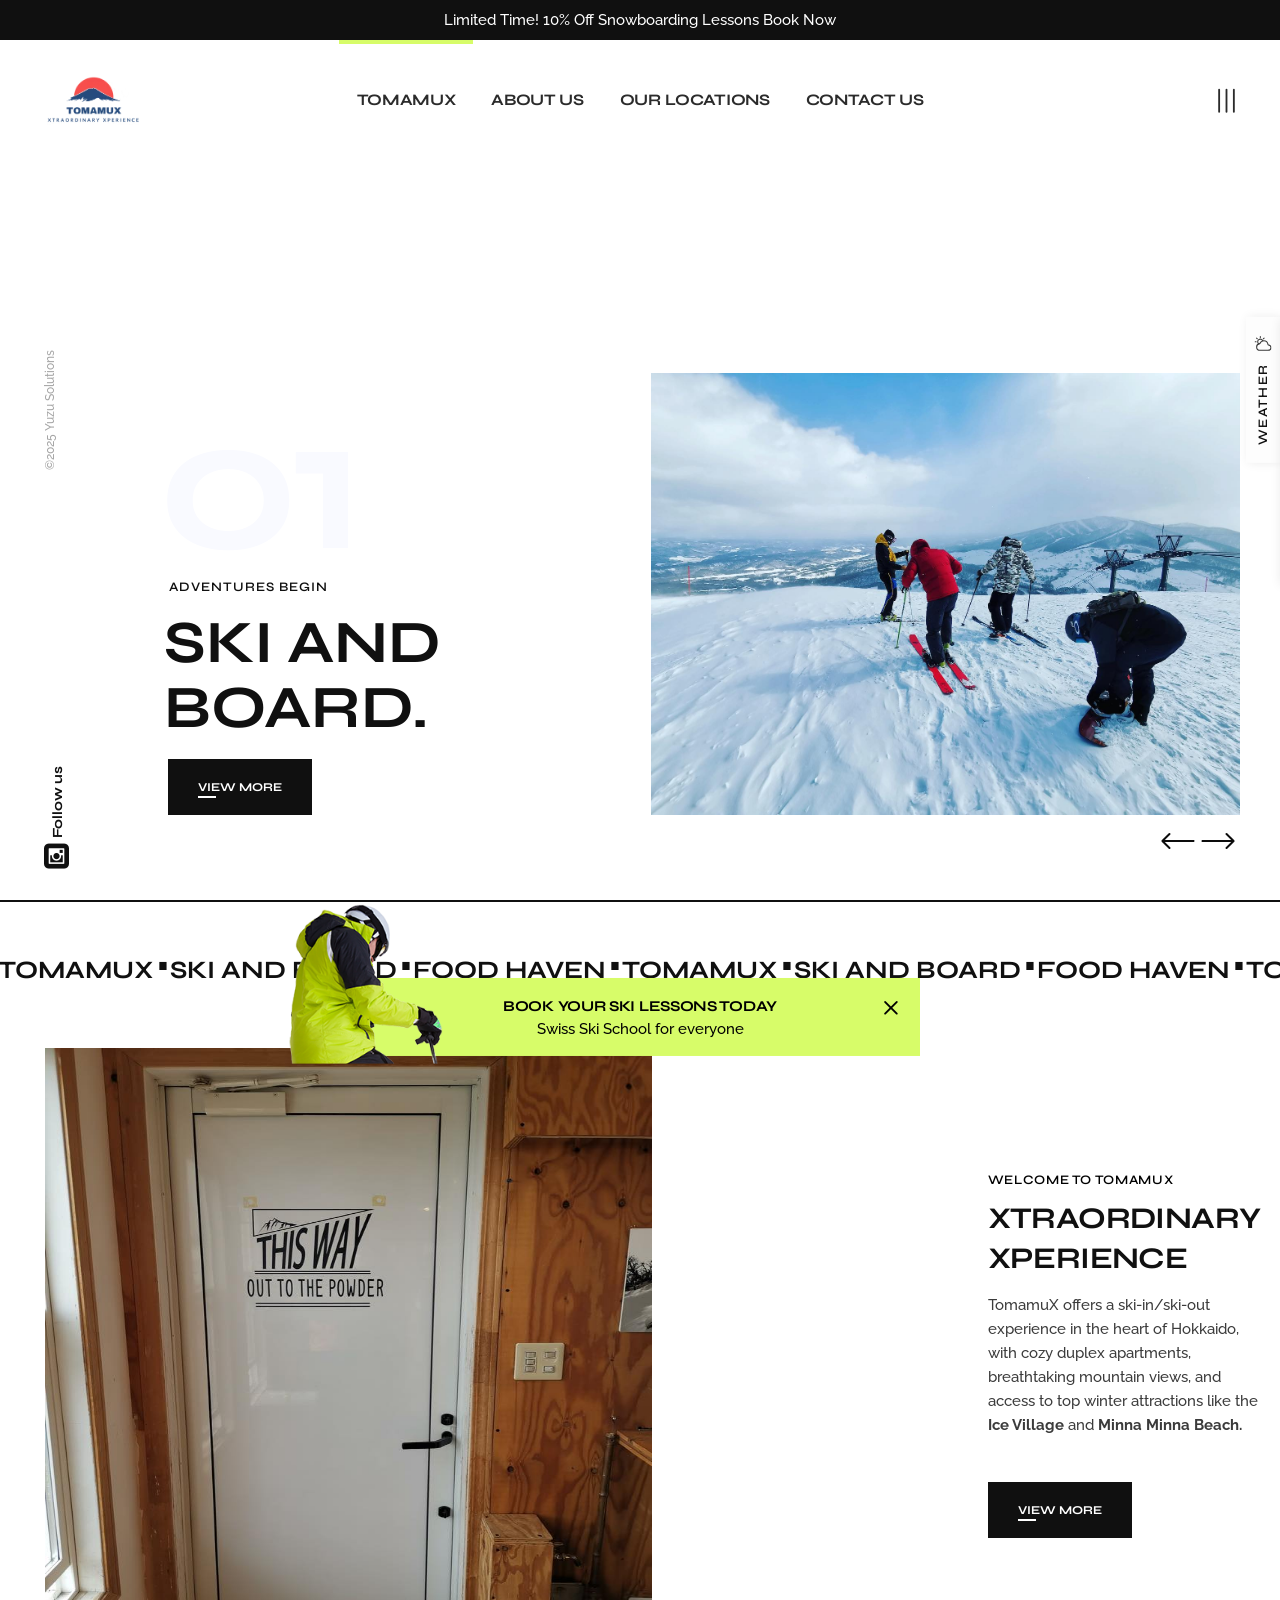
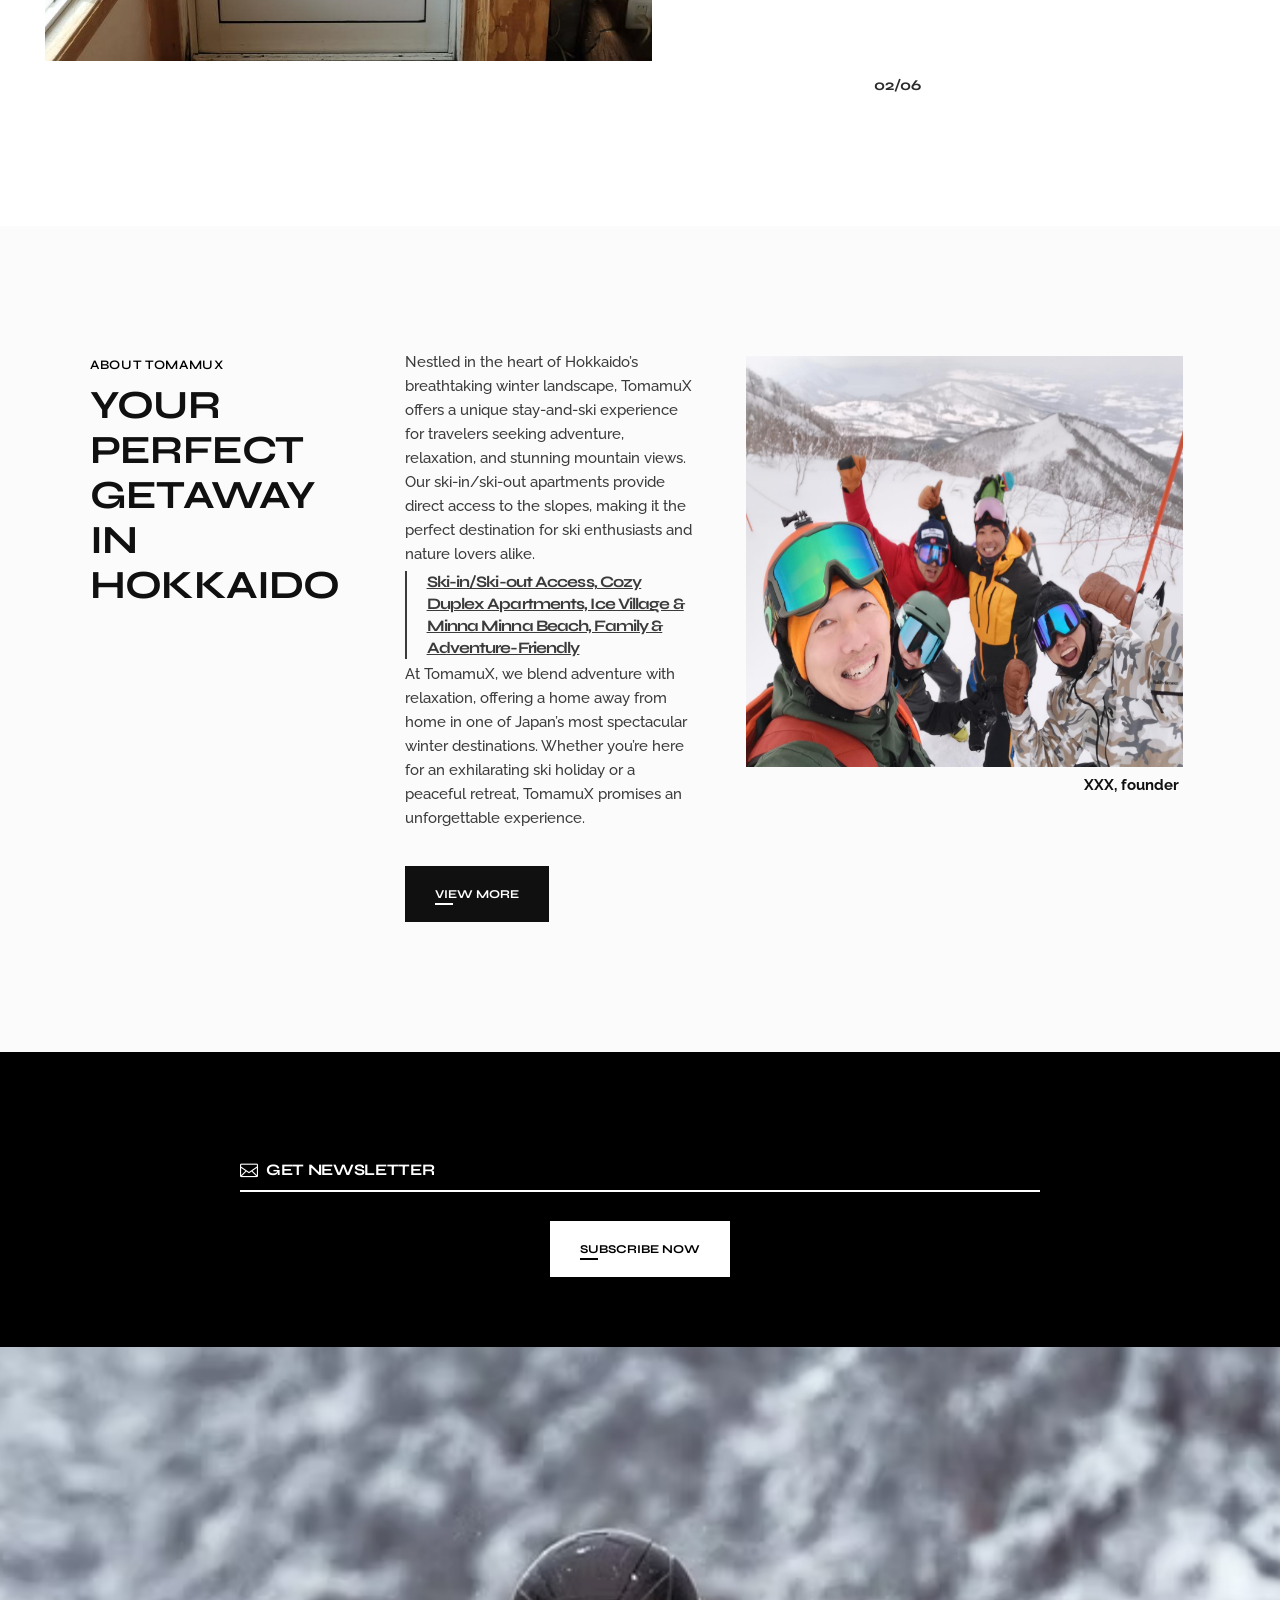
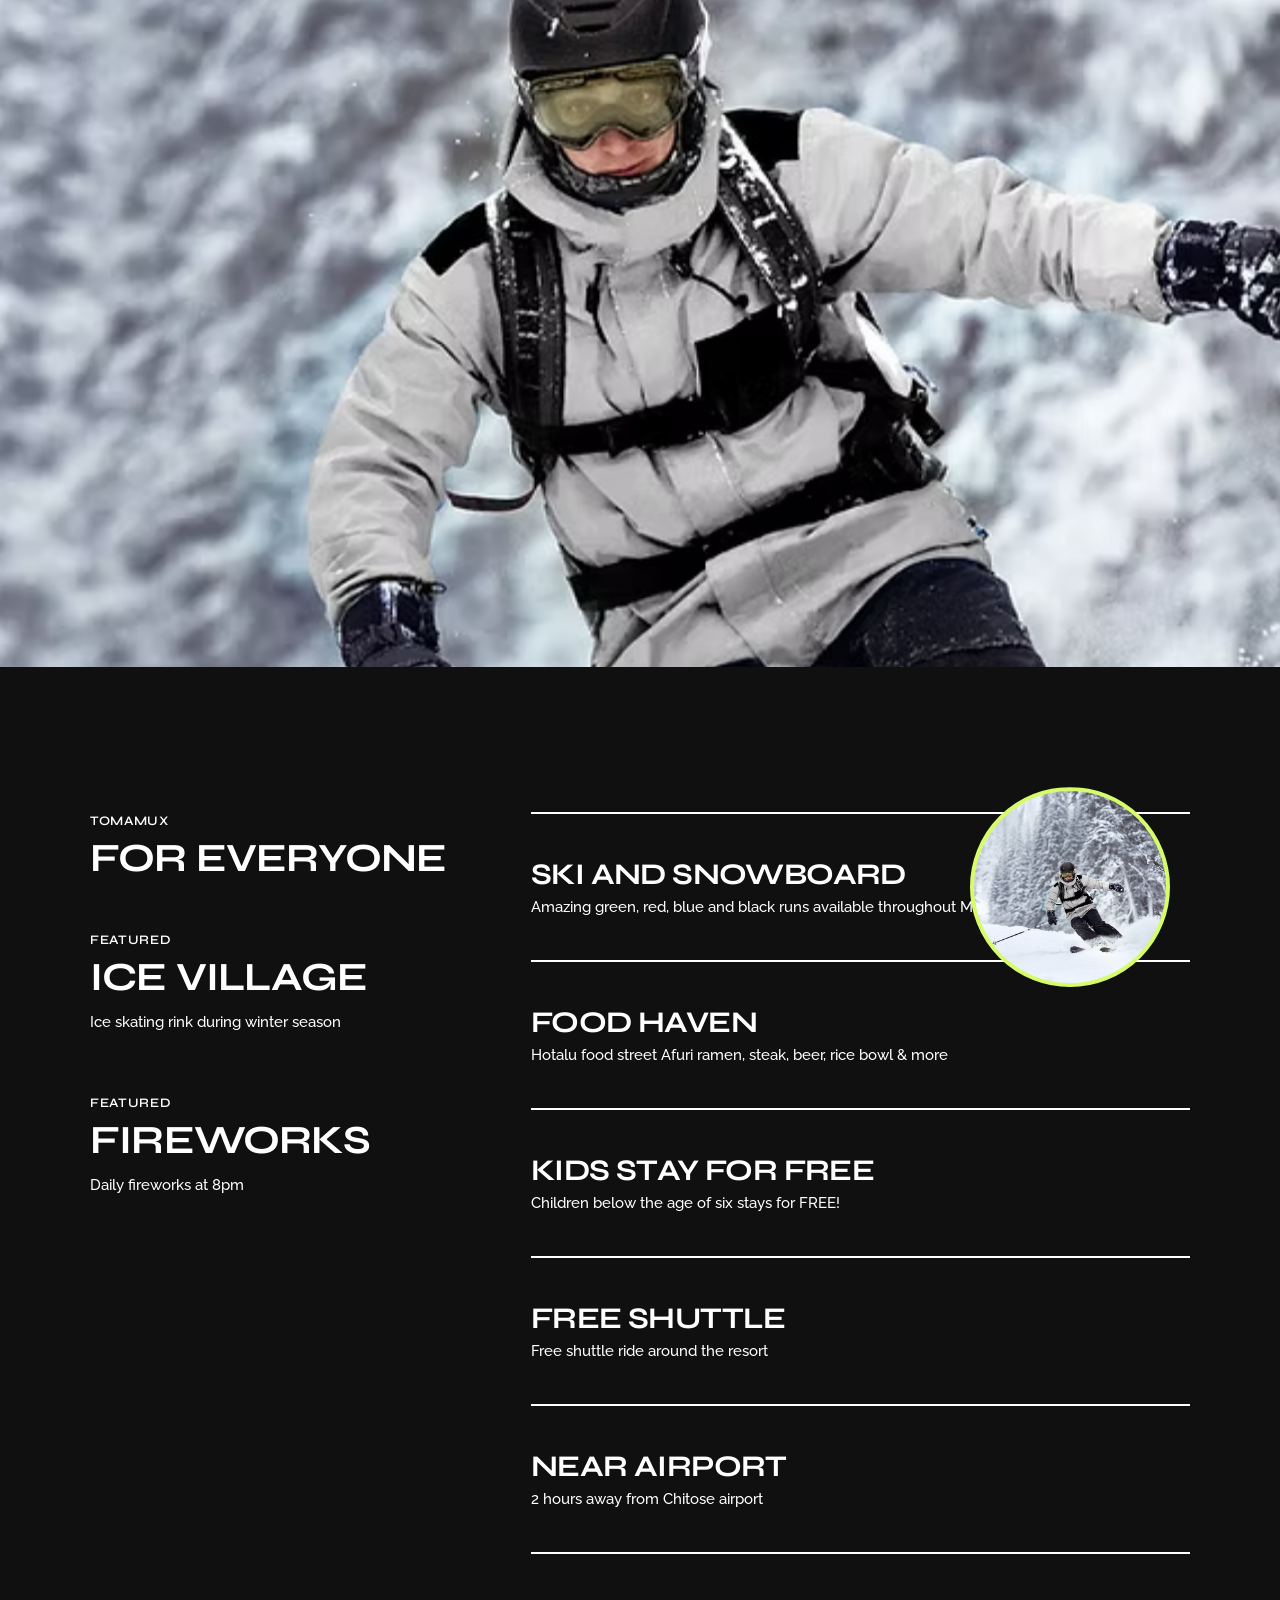
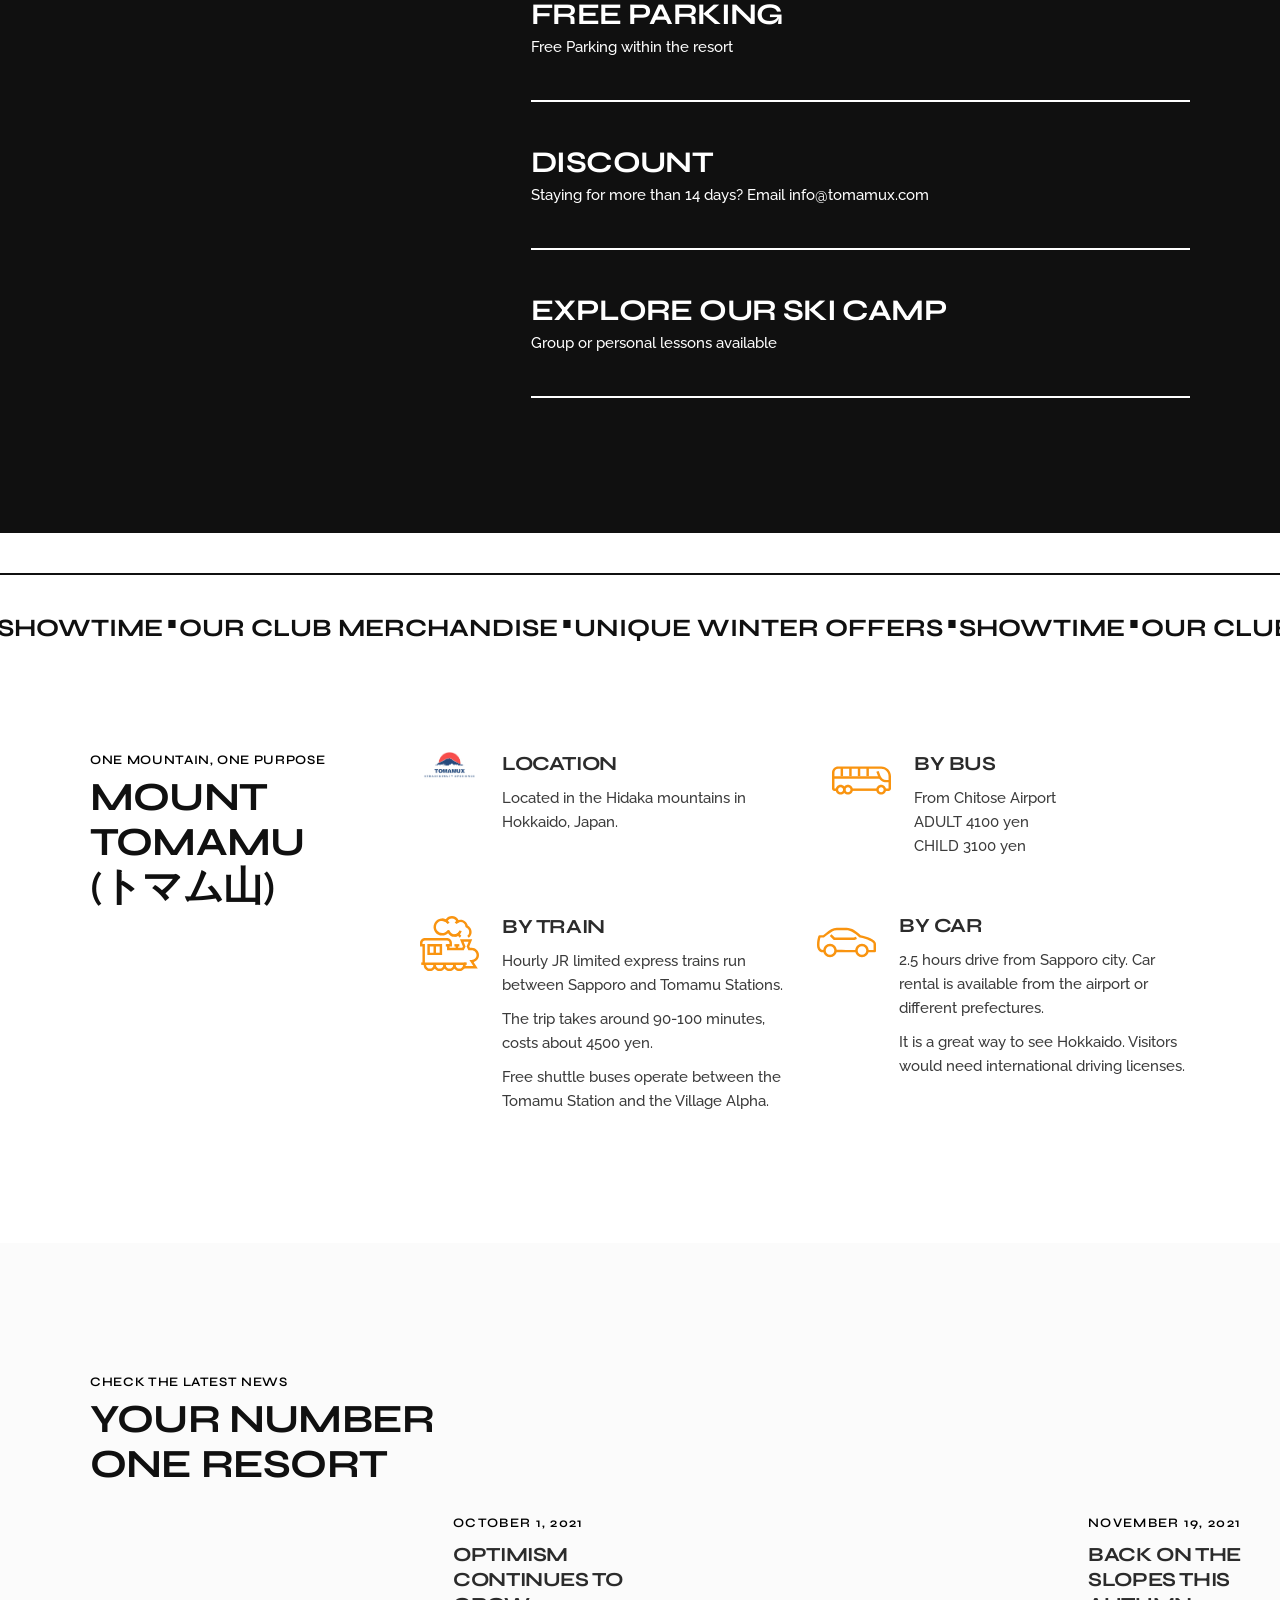
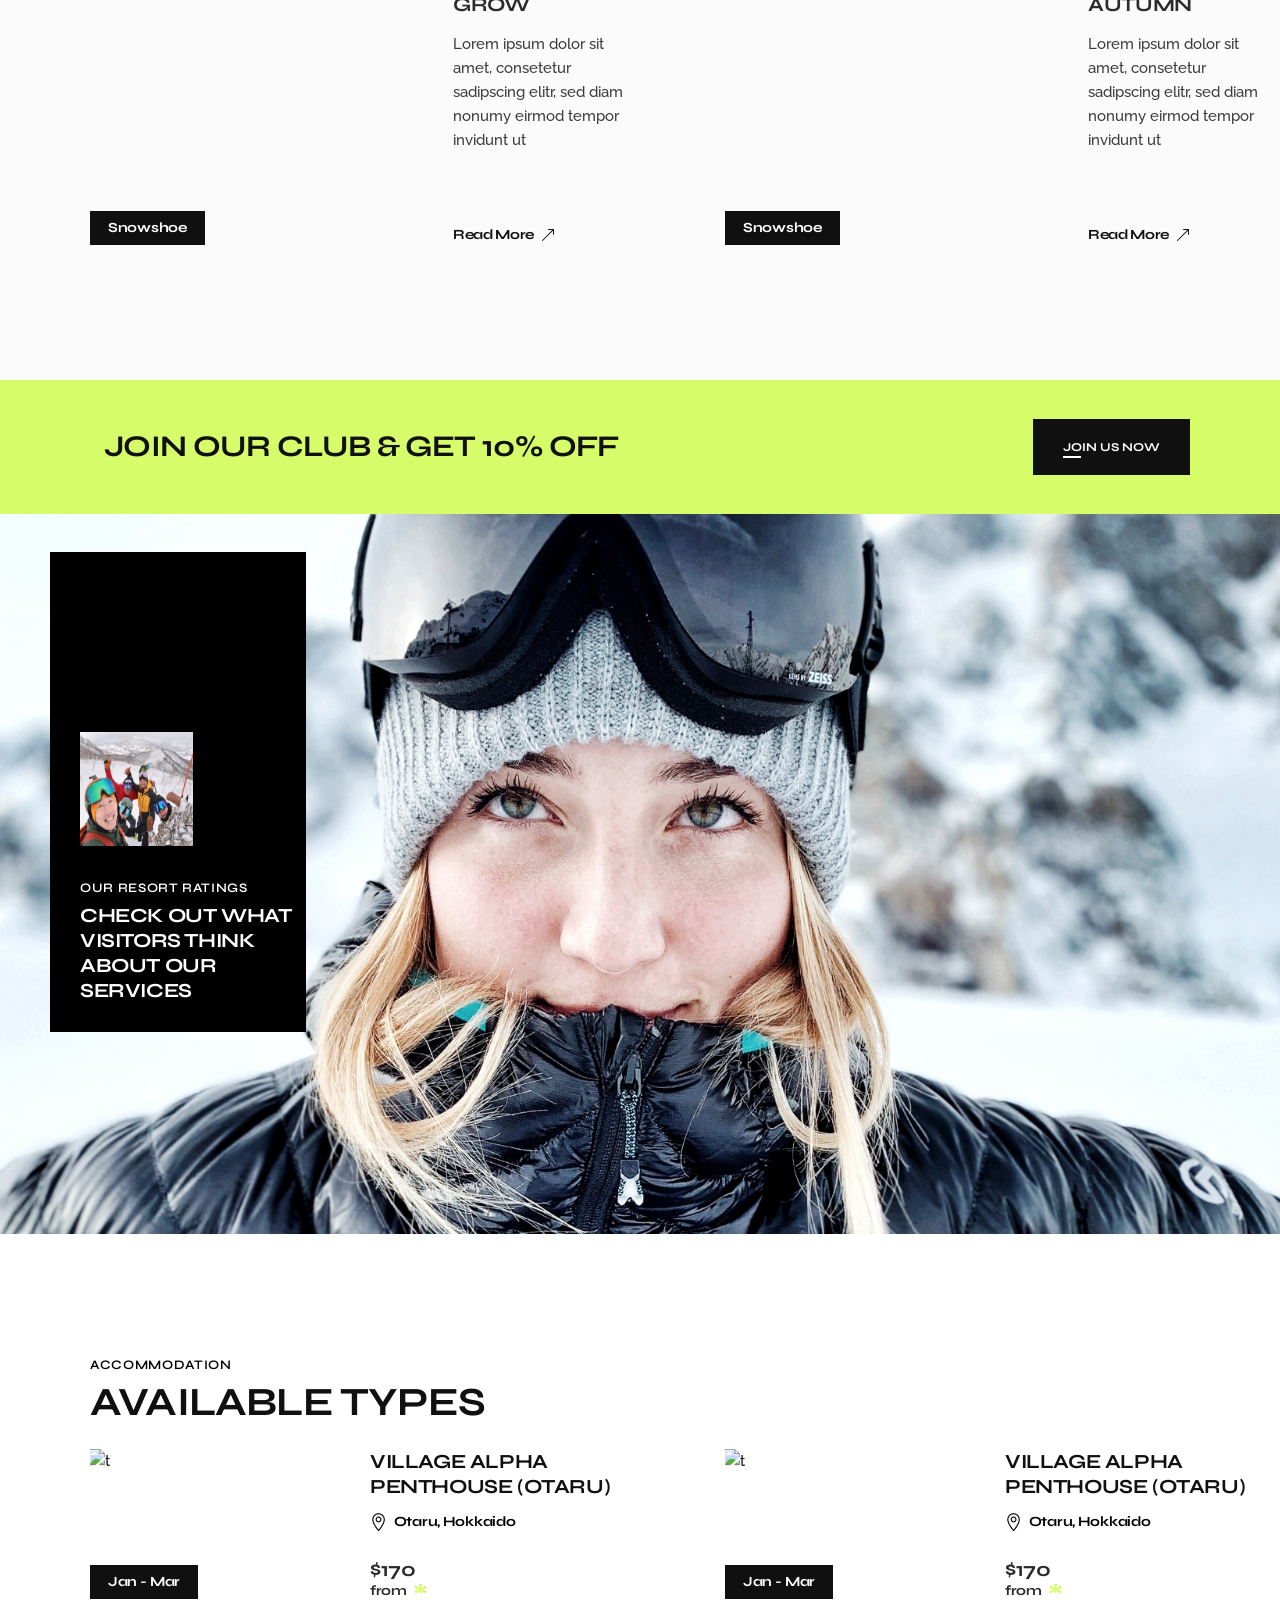
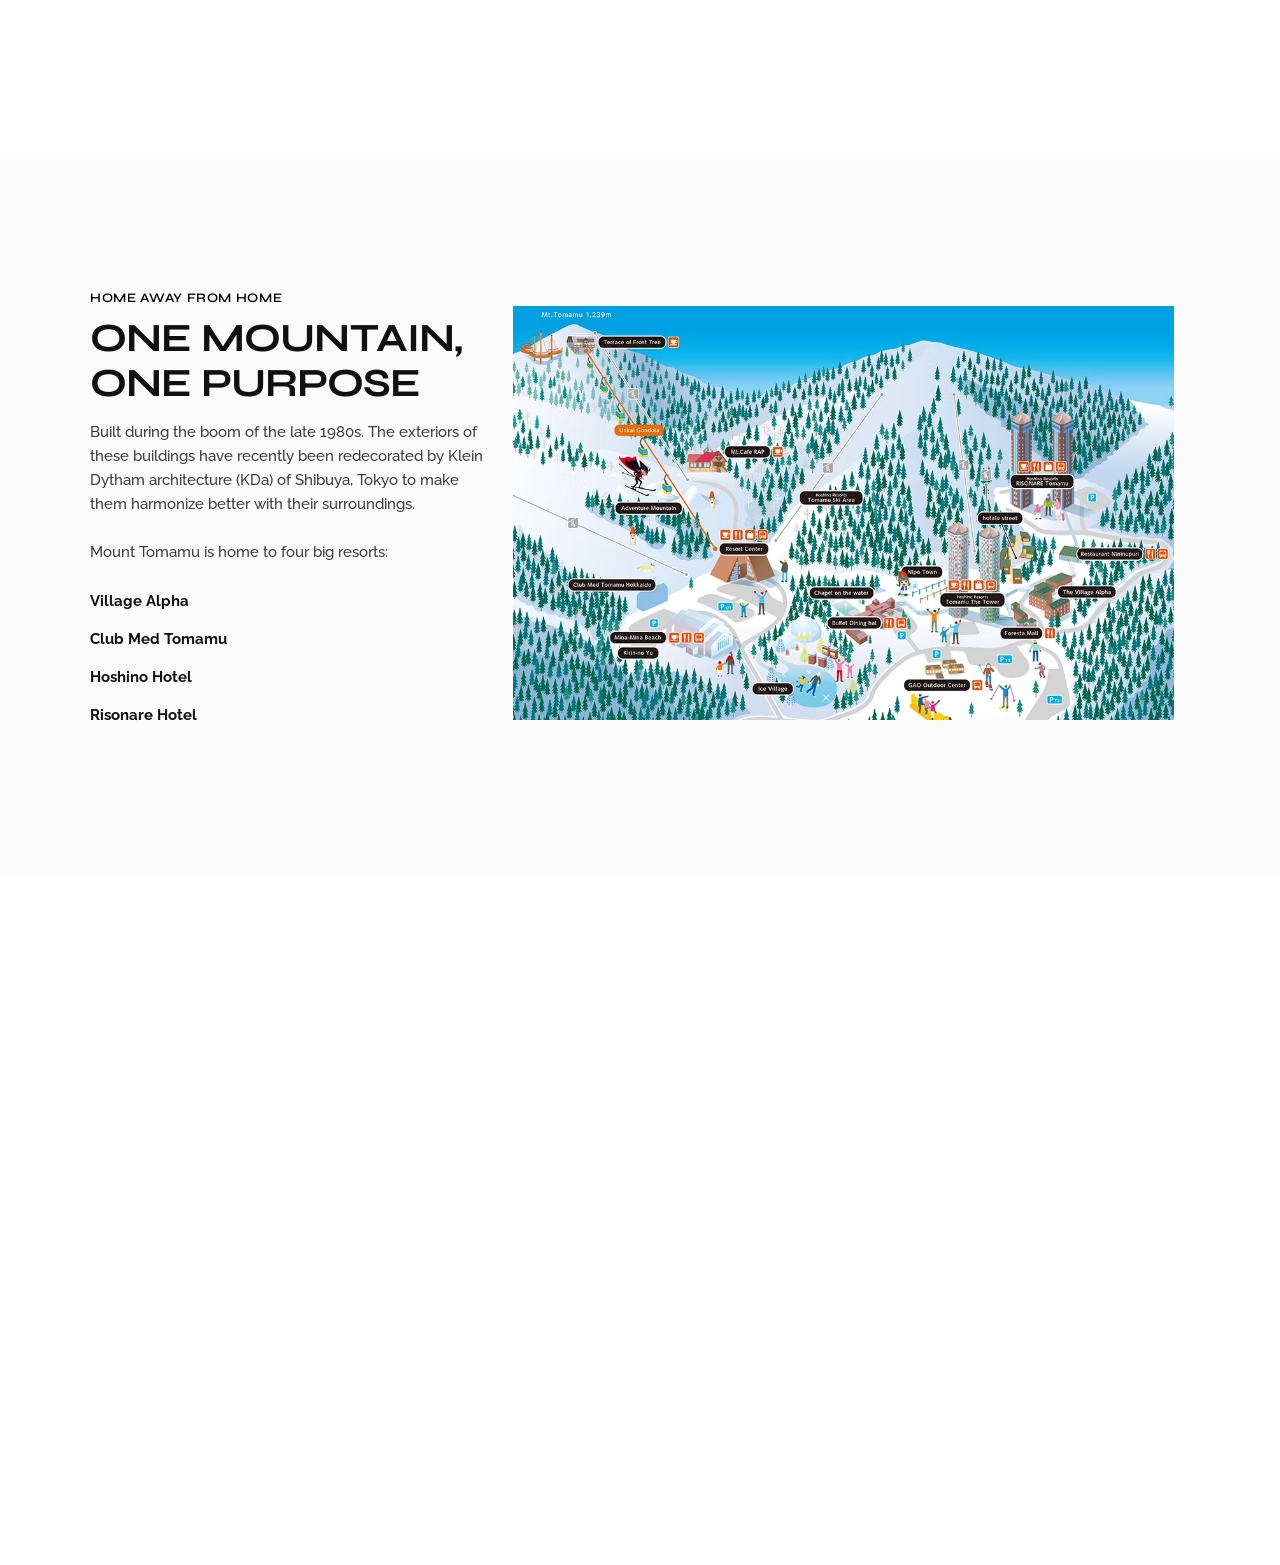
==== commit e4e46ee7: "amend copyright href" ====
--- a/index.html
+++ b/index.html
@@ -3270,7 +3270,7 @@
 							-->
                                                                             <a id="slider-12-slide-12-layer-7"
                                                                                 class="rs-layer rs-layer-static"
-                                                                                href="https://qodeinteractive.com/"
+                                                                                href="https://www.yuzusolutions.com/"
                                                                                 target="_blank" rel="noopener"
                                                                                 data-type="text" data-color="#a5a5a5"
                                                                                 data-xy="xo:-26px,-10px,-10px,-10px;y:b,m,m,m;yo:526px,-40px,0,0;"
@@ -5192,7 +5192,7 @@
                                                                                             src="https://sunnyyyap1011tech.github.io/tomamux-website-html/uploads/2021/11/blog-ig-list-h1.jpg"
                                                                                             class="attachment-full size-full"
                                                                                             alt="L"
-                                                                                            srcset="https://sunnyyyap1011tech.github.io/tomamux-website-html/uploads/2021/11/blog-ig-list-h1.jpg 800w, /uploads/2021/11/blog-ig-list-h1-289x300.jpg 289w, /uploads/2021/11/blog-ig-list-h1-768x797.jpg 768w, /uploads/2021/11/blog-ig-list-h1-600x623.jpg 600w"
+                                                                                            srcset="https://sunnyyyap1011tech.github.io/tomamux-website-html/uploads/2021/11/blog-ig-list-h1.jpg 800w, https://sunnyyyap1011tech.github.io/tomamux-website-html/uploads/2021/11/blog-ig-list-h1-289x300.jpg 289w, https://sunnyyyap1011tech.github.io/tomamux-website-html/uploads/2021/11/blog-ig-list-h1-768x797.jpg 768w, https://sunnyyyap1011tech.github.io/tomamux-website-html/uploads/2021/11/blog-ig-list-h1-600x623.jpg 600w"
                                                                                             sizes="auto, (max-width: 800px) 100vw, 800px" />
                                                                                     </a>
                                                                                     <div class="qodef-e-info-on-image">
@@ -5272,7 +5272,7 @@
                                                                                             src="https://sunnyyyap1011tech.github.io/tomamux-website-html/uploads/2021/11/blog-img-2-list-h1.jpg"
                                                                                             class="attachment-full size-full"
                                                                                             alt="L"
-                                                                                            srcset="https://sunnyyyap1011tech.github.io/tomamux-website-html/uploads/2021/11/blog-img-2-list-h1.jpg 800w, /uploads/2021/11/blog-img-2-list-h1-289x300.jpg 289w, /uploads/2021/11/blog-img-2-list-h1-768x797.jpg 768w, /uploads/2021/11/blog-img-2-list-h1-600x623.jpg 600w"
+                                                                                            srcset="https://sunnyyyap1011tech.github.io/tomamux-website-html/uploads/2021/11/blog-img-2-list-h1.jpg 800w, https://sunnyyyap1011tech.github.io/tomamux-website-html/uploads/2021/11/blog-img-2-list-h1-289x300.jpg 289w, https://sunnyyyap1011tech.github.io/tomamux-website-html/uploads/2021/11/blog-img-2-list-h1-768x797.jpg 768w, https://sunnyyyap1011tech.github.io/tomamux-website-html/uploads/2021/11/blog-img-2-list-h1-600x623.jpg 600w"
                                                                                             sizes="auto, (max-width: 800px) 100vw, 800px" />
                                                                                     </a>
                                                                                     <div class="qodef-e-info-on-image">
@@ -5352,7 +5352,7 @@
                                                                                             src="https://sunnyyyap1011tech.github.io/tomamux-website-html/uploads/2021/11/blog-img-3-list-h1.jpg"
                                                                                             class="attachment-full size-full"
                                                                                             alt="L"
-                                                                                            srcset="https://sunnyyyap1011tech.github.io/tomamux-website-html/uploads/2021/11/blog-img-3-list-h1.jpg 800w, /uploads/2021/11/blog-img-3-list-h1-289x300.jpg 289w, /uploads/2021/11/blog-img-3-list-h1-768x797.jpg 768w, /uploads/2021/11/blog-img-3-list-h1-600x623.jpg 600w"
+                                                                                            srcset="https://sunnyyyap1011tech.github.io/tomamux-website-html/uploads/2021/11/blog-img-3-list-h1.jpg 800w, https://sunnyyyap1011tech.github.io/tomamux-website-html/uploads/2021/11/blog-img-3-list-h1-289x300.jpg 289w, https://sunnyyyap1011tech.github.io/tomamux-website-html/uploads/2021/11/blog-img-3-list-h1-768x797.jpg 768w, https://sunnyyyap1011tech.github.io/tomamux-website-html/uploads/2021/11/blog-img-3-list-h1-600x623.jpg 600w"
                                                                                             sizes="auto, (max-width: 800px) 100vw, 800px" />
                                                                                     </a>
                                                                                     <div class="qodef-e-info-on-image">
@@ -6266,7 +6266,7 @@
                                                                 data-rsp_bd="off" data-onslides="s:-1;e:-1;"
                                                                 data-frame_0="o:1;" data-frame_999="o:0;st:w;"
                                                                 style="z-index:5;"><img loading="lazy" decoding="async"
-                                                                    src="/plugins/revslider/public/assets/assets/dummy.png"
+                                                                    src="https://sunnyyyap1011tech.github.io/tomamux-website-html/plugins/revslider/public/assets/assets/dummy.png"
                                                                     alt="t" class="tp-rs-img rs-lazyload" width="267"
                                                                     height="572"
                                                                     data-lazyload="https://sunnyyyap1011tech.github.io/tomamux-website-html/wp-content/uploads/2021/09/landing-rev-01.png"
@@ -6862,7 +6862,7 @@
         </div>
     </div>
 
-    <script data-cfasync="false" src="/cdn-cgi/scripts/5c5dd728/cloudflare-static/email-decode.min.js"></script>
+    <script data-cfasync="false" src="https://sunnyyyap1011tech.github.io/tomamux-website-html/cdn-cgi/scripts/5c5dd728/cloudflare-static/email-decode.min.js"></script>
     <script type="text/javascript">
         window.RS_MODULES = window.RS_MODULES || {};
         window.RS_MODULES.modules = window.RS_MODULES.modules || {};
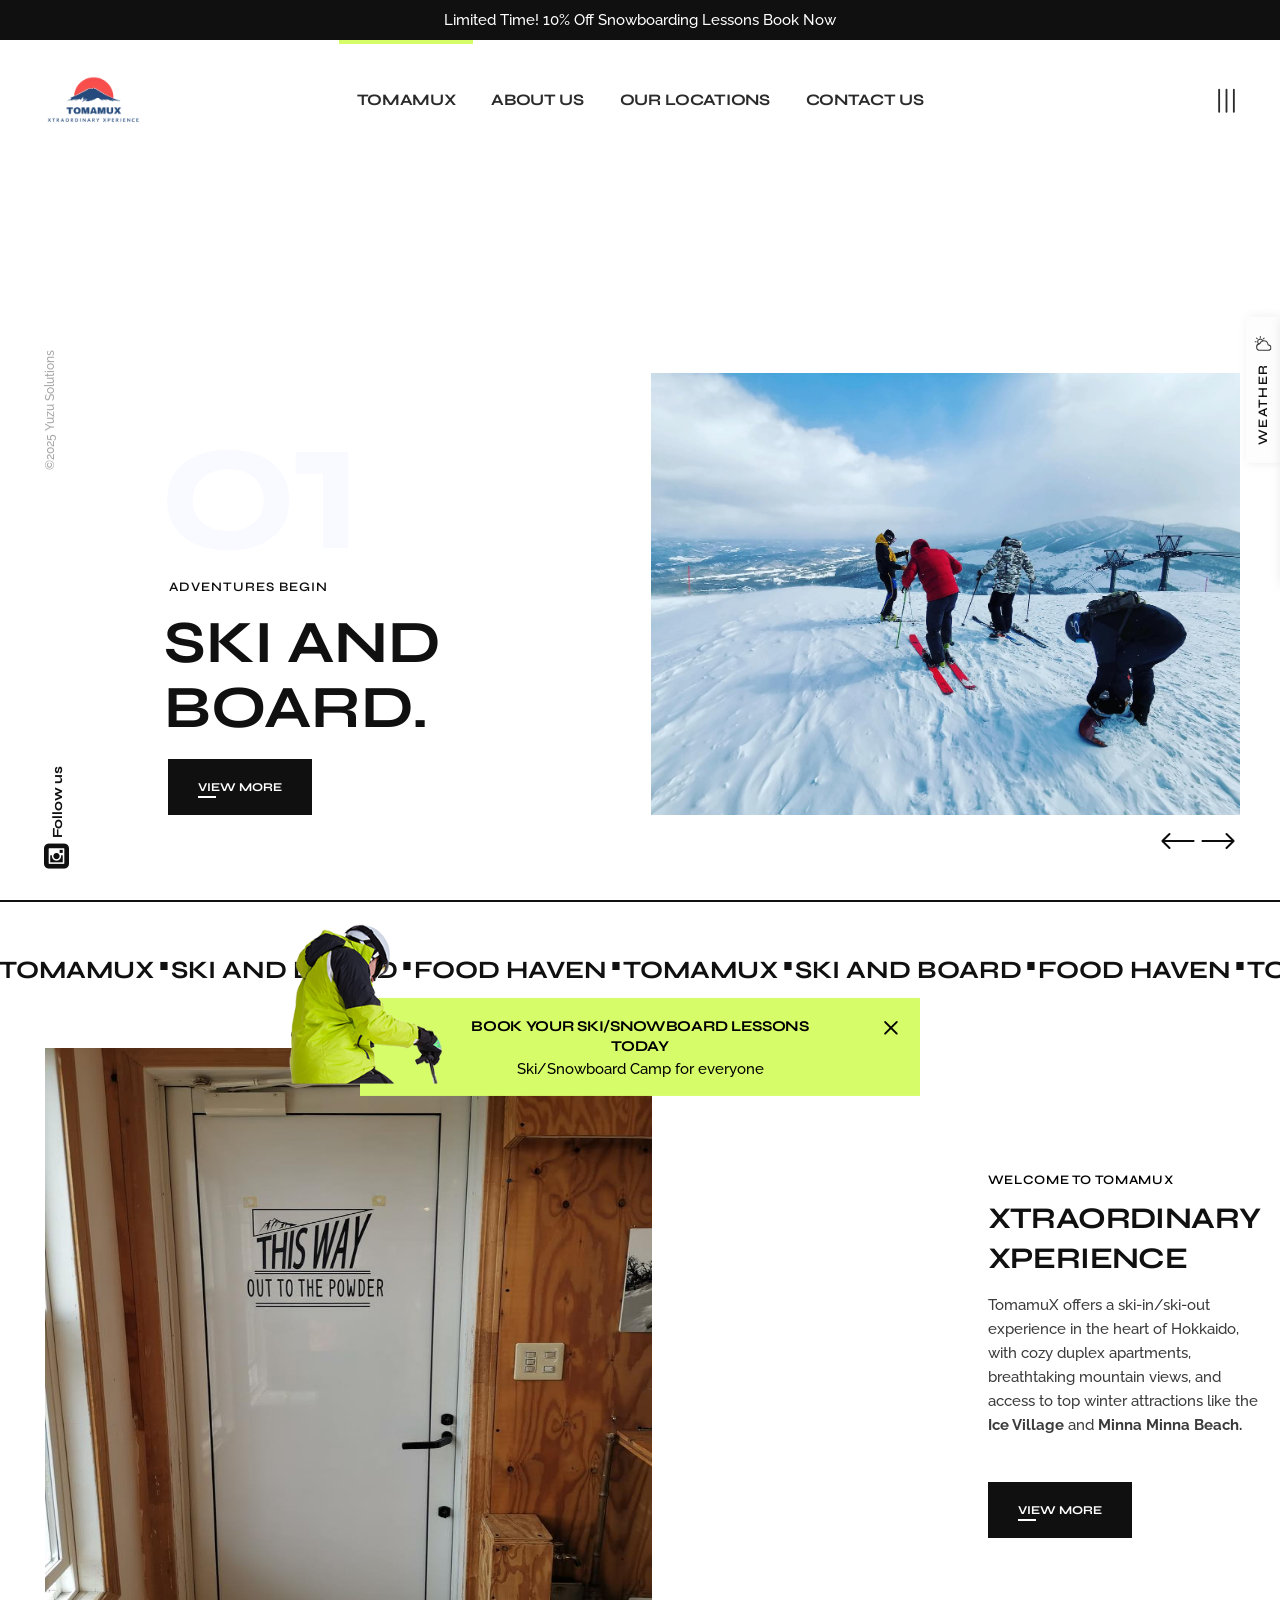
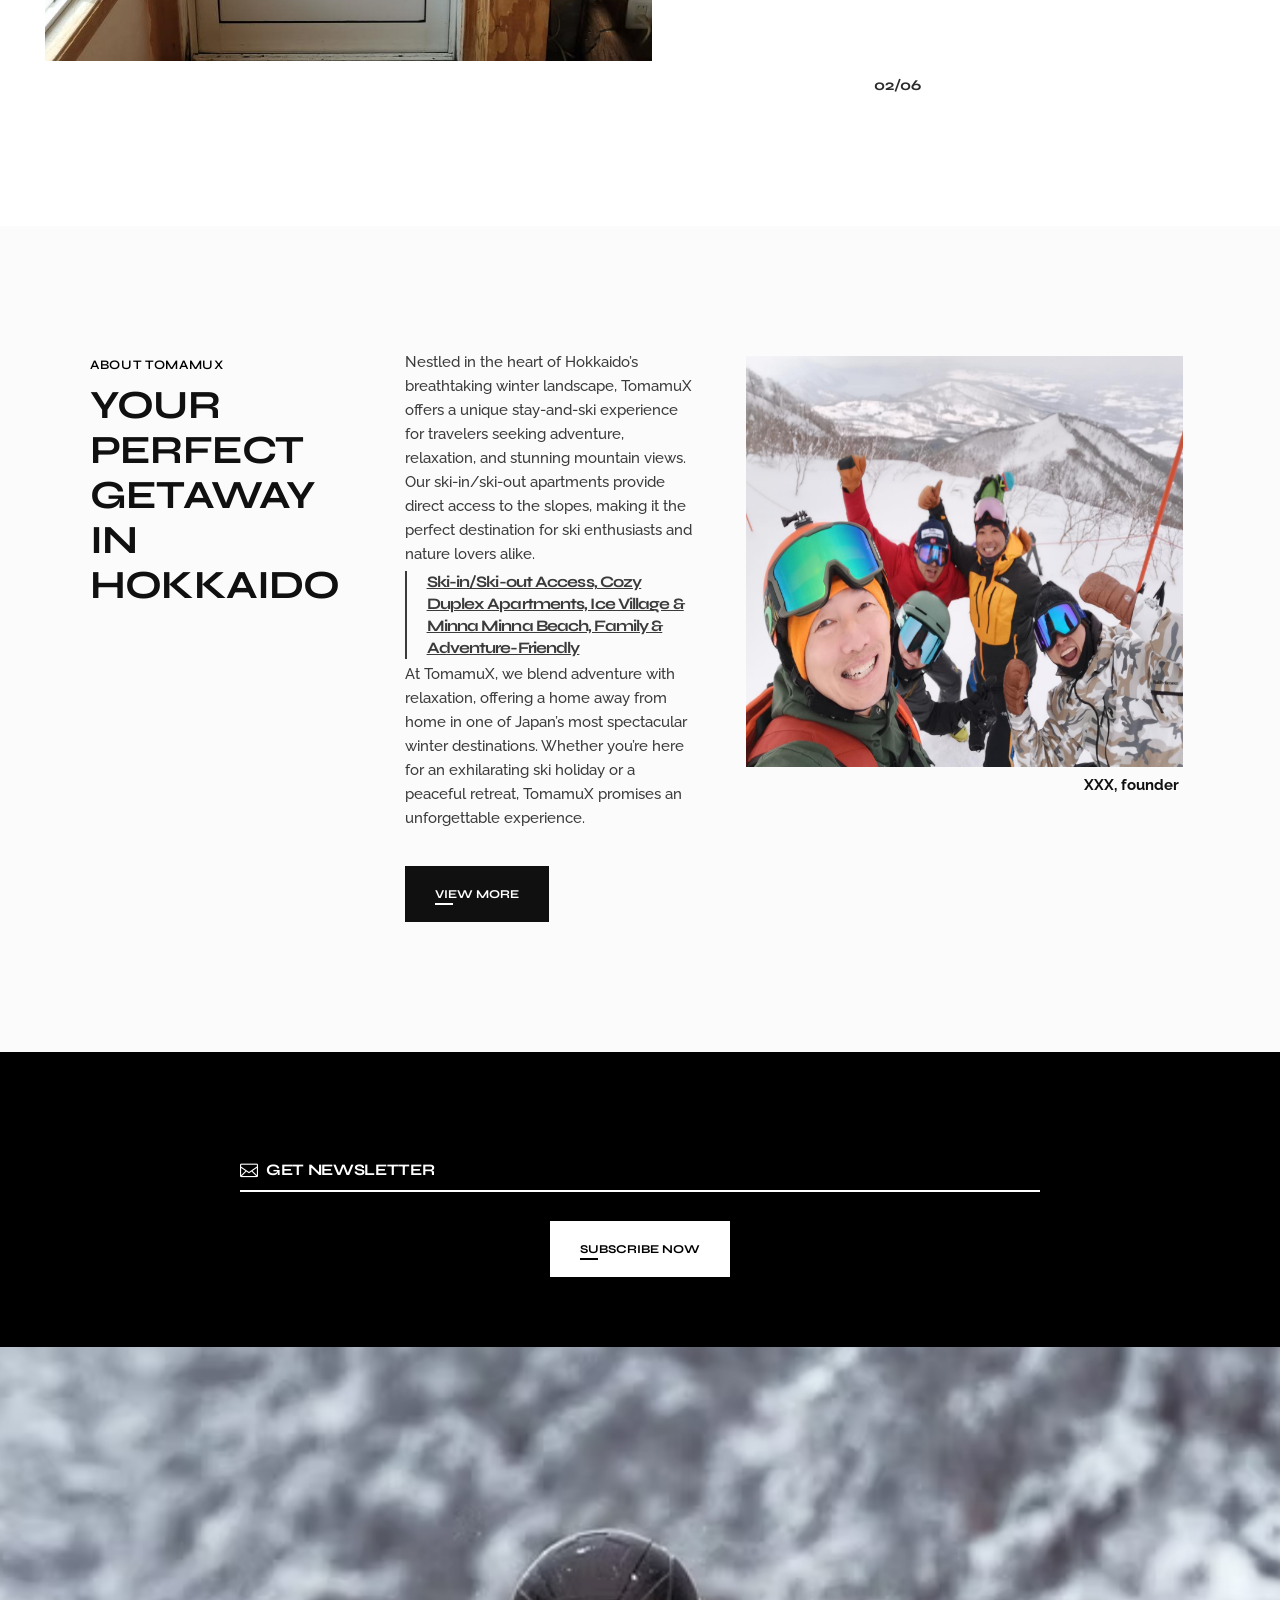
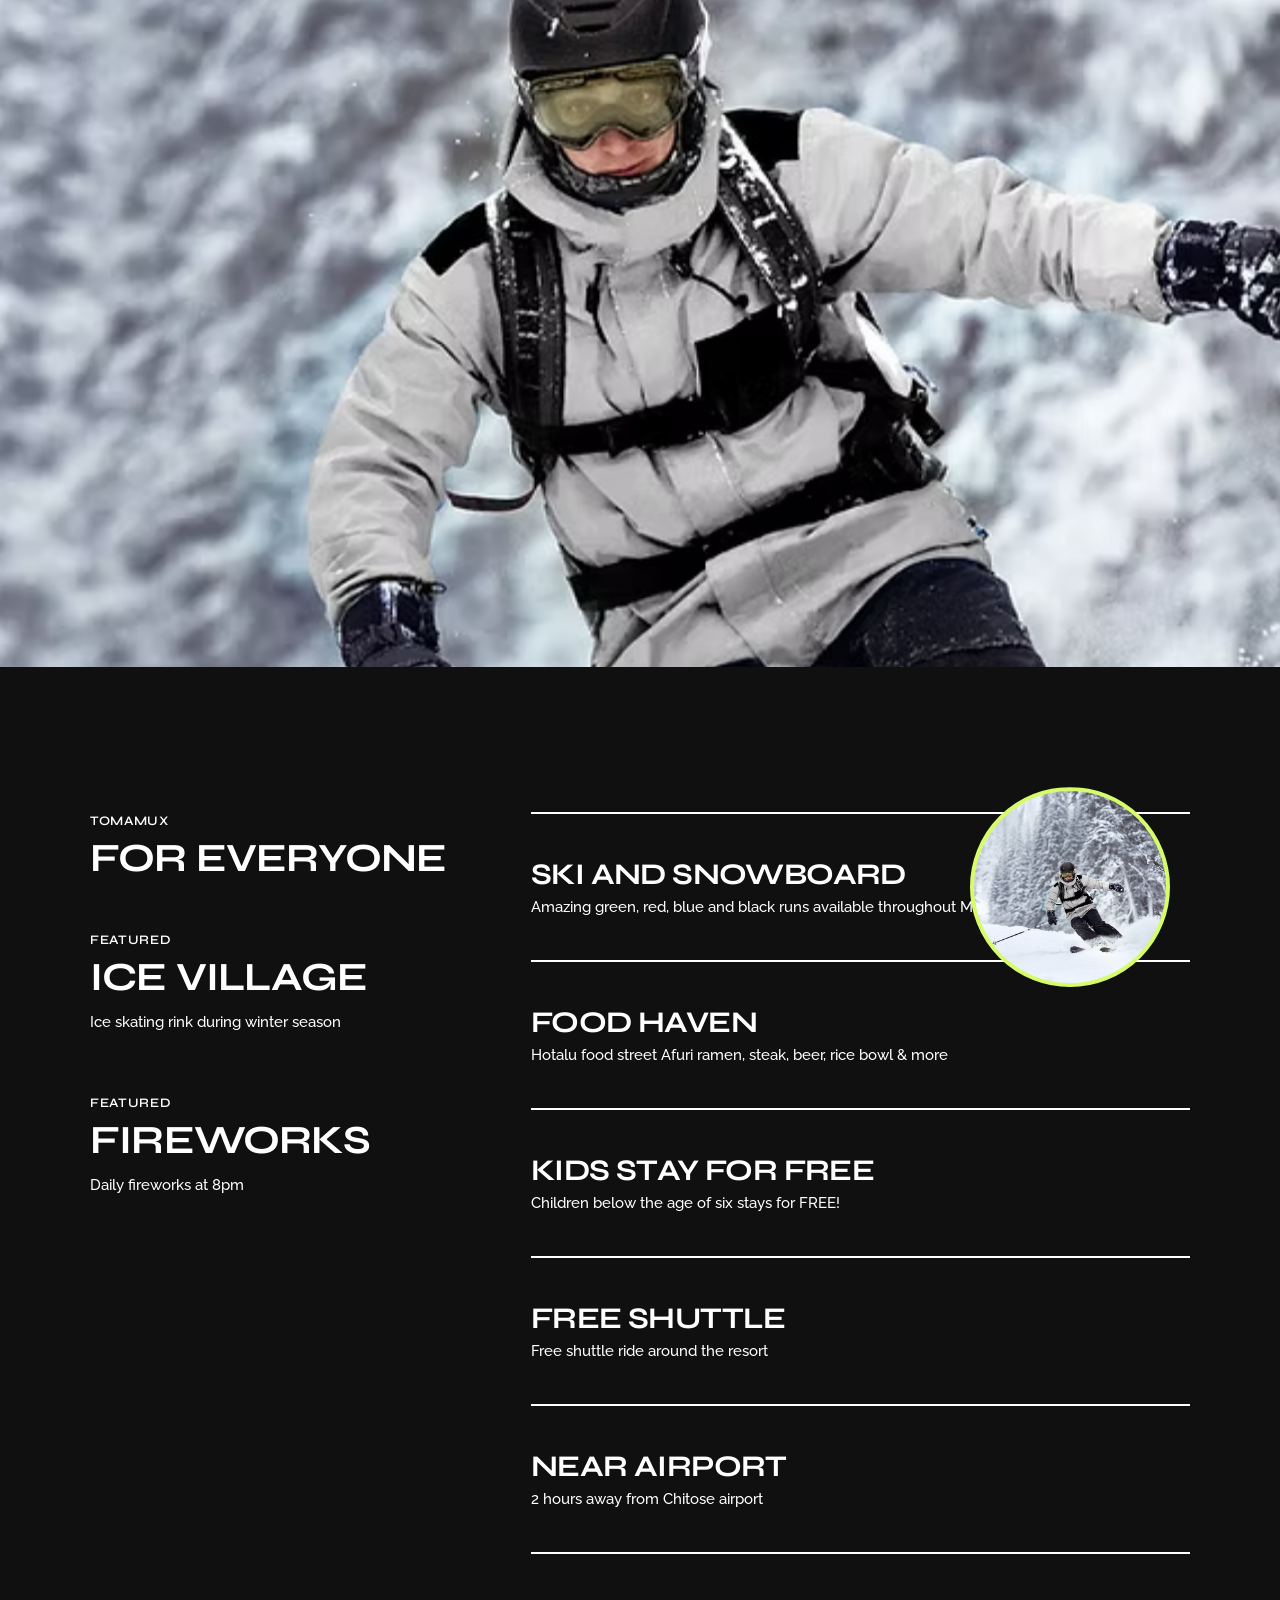
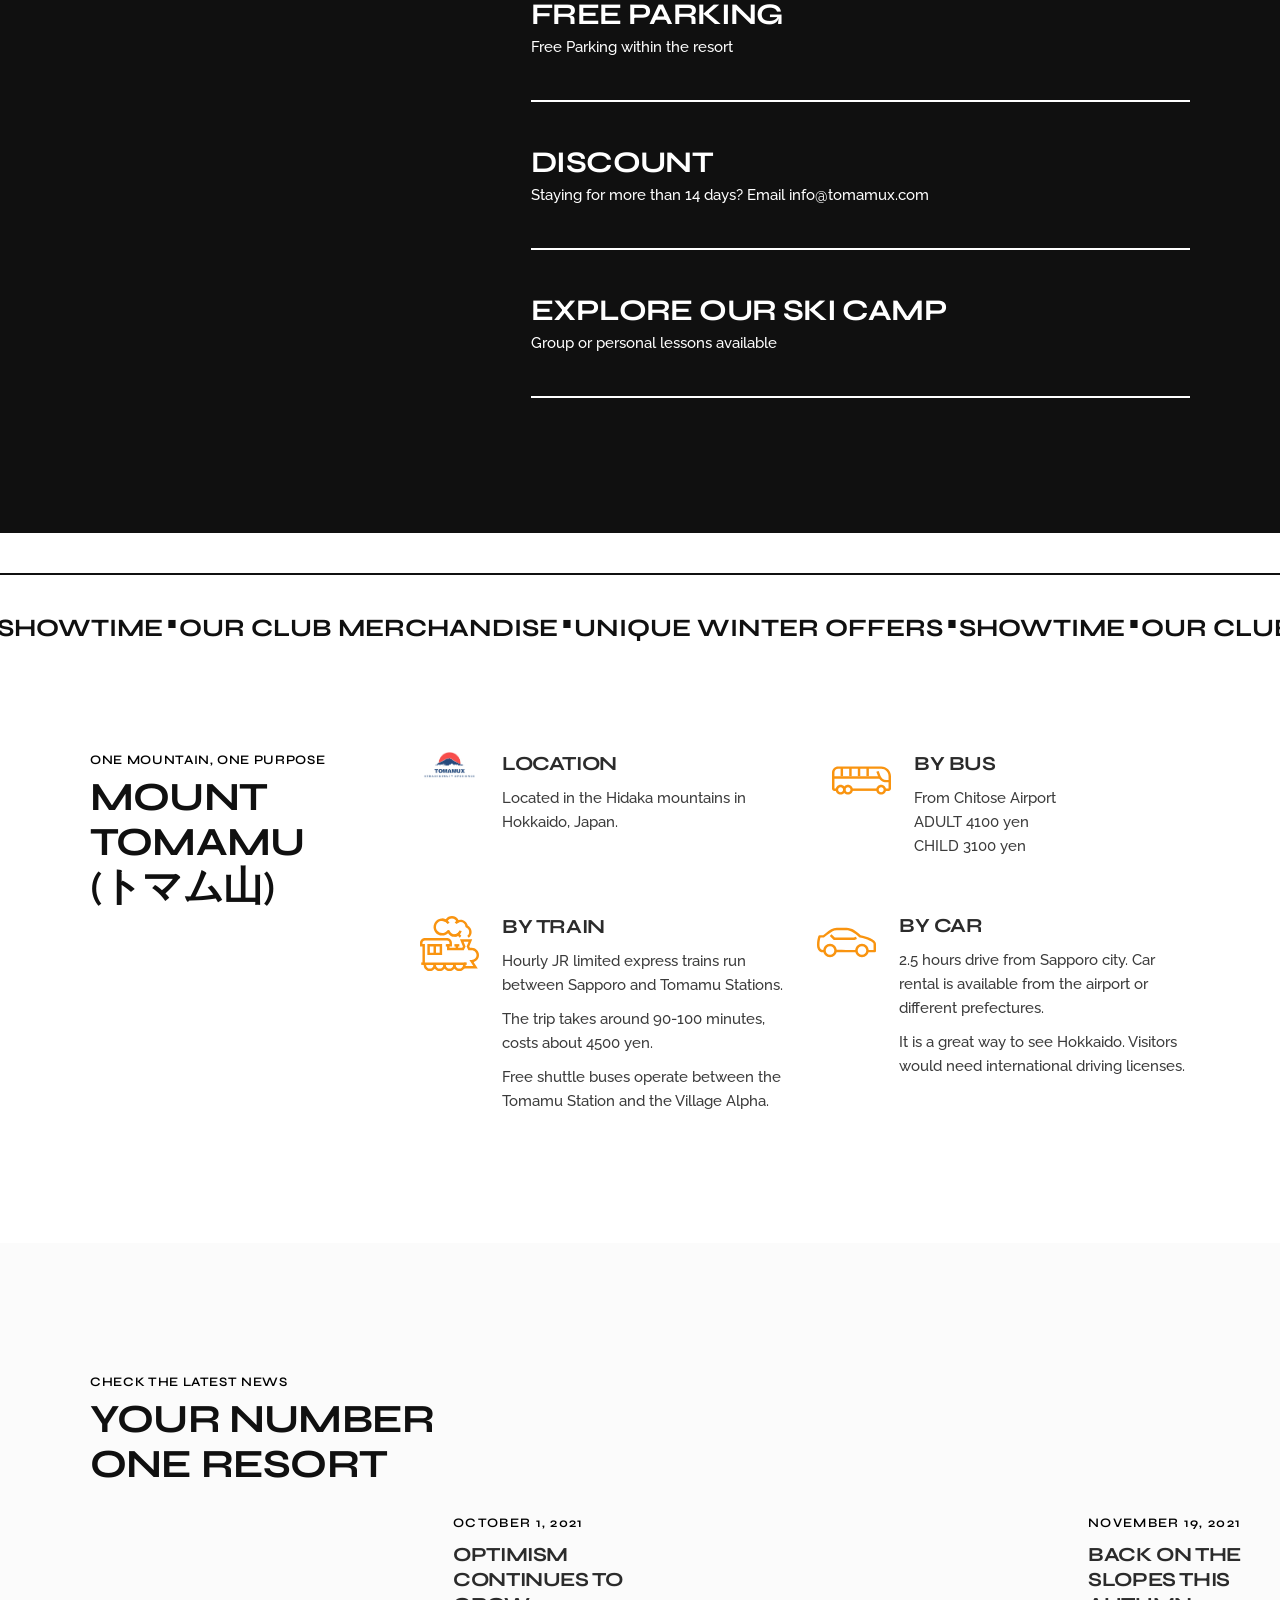
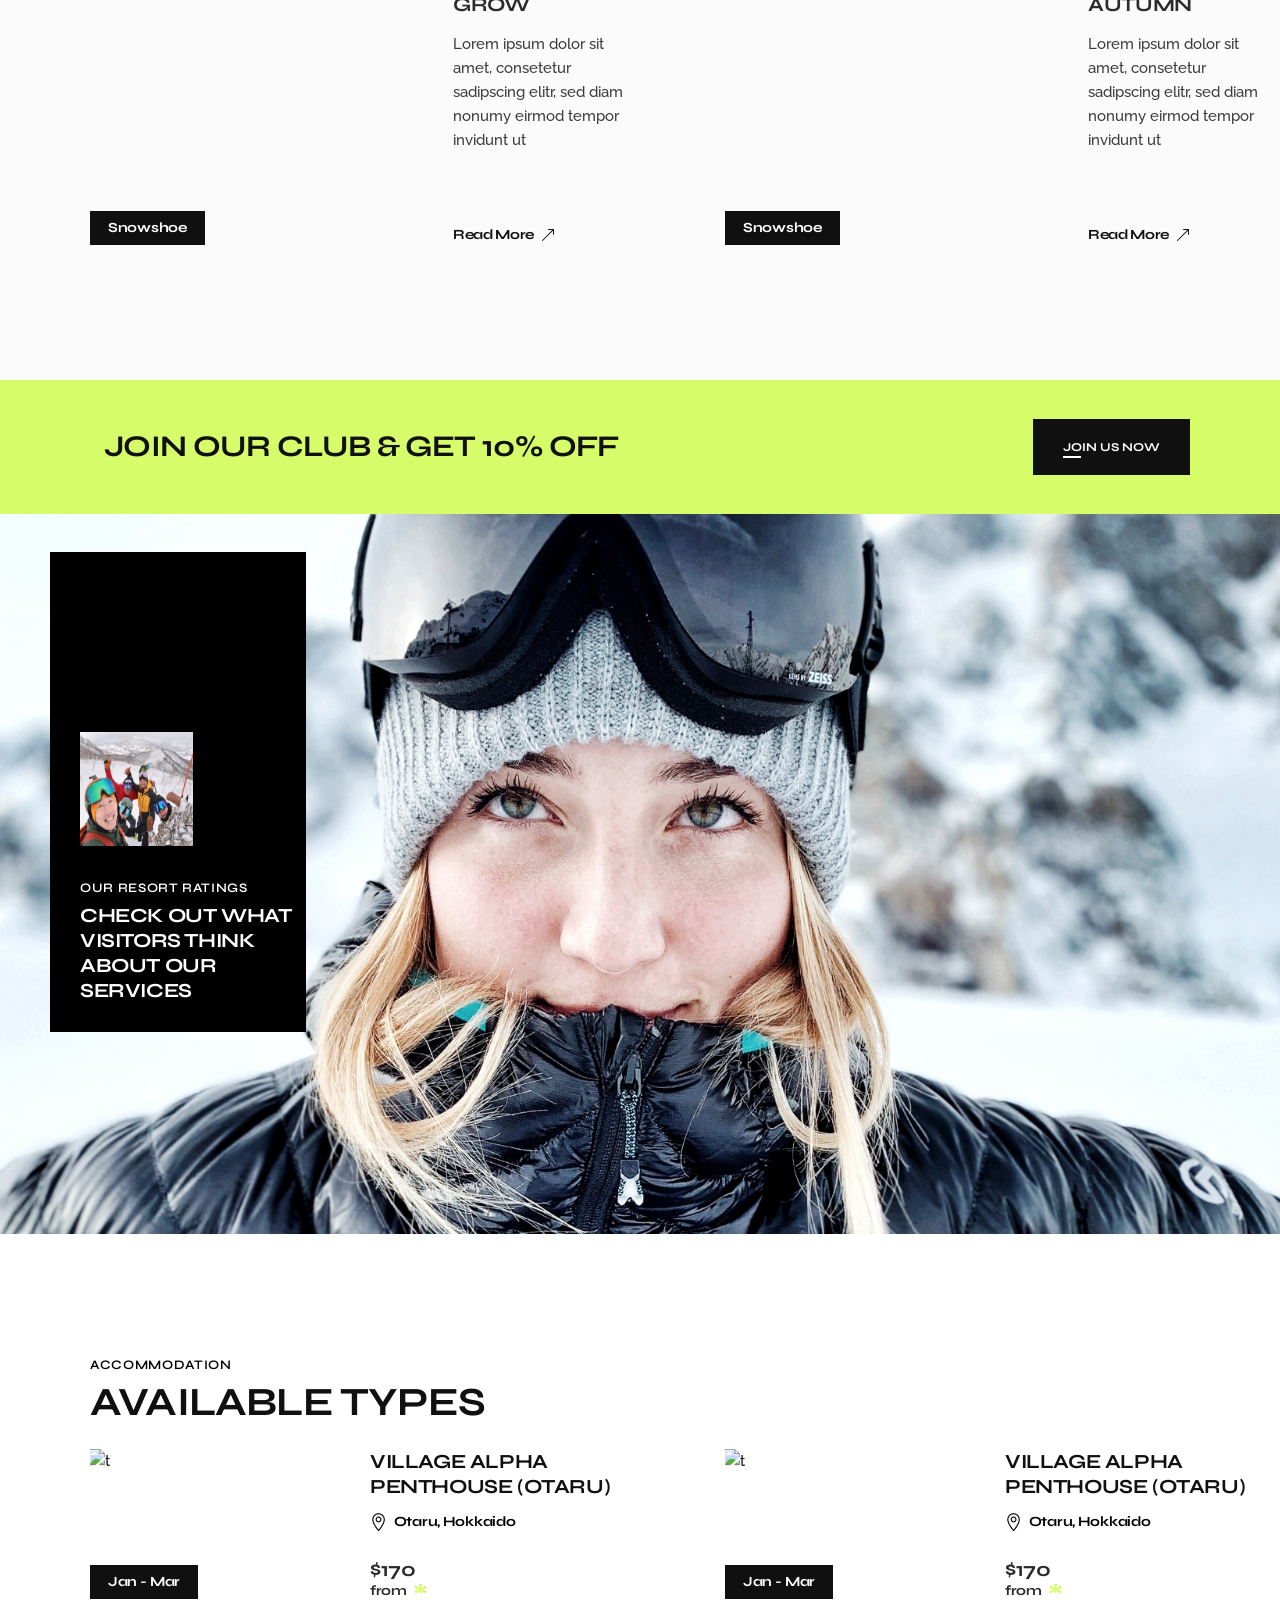
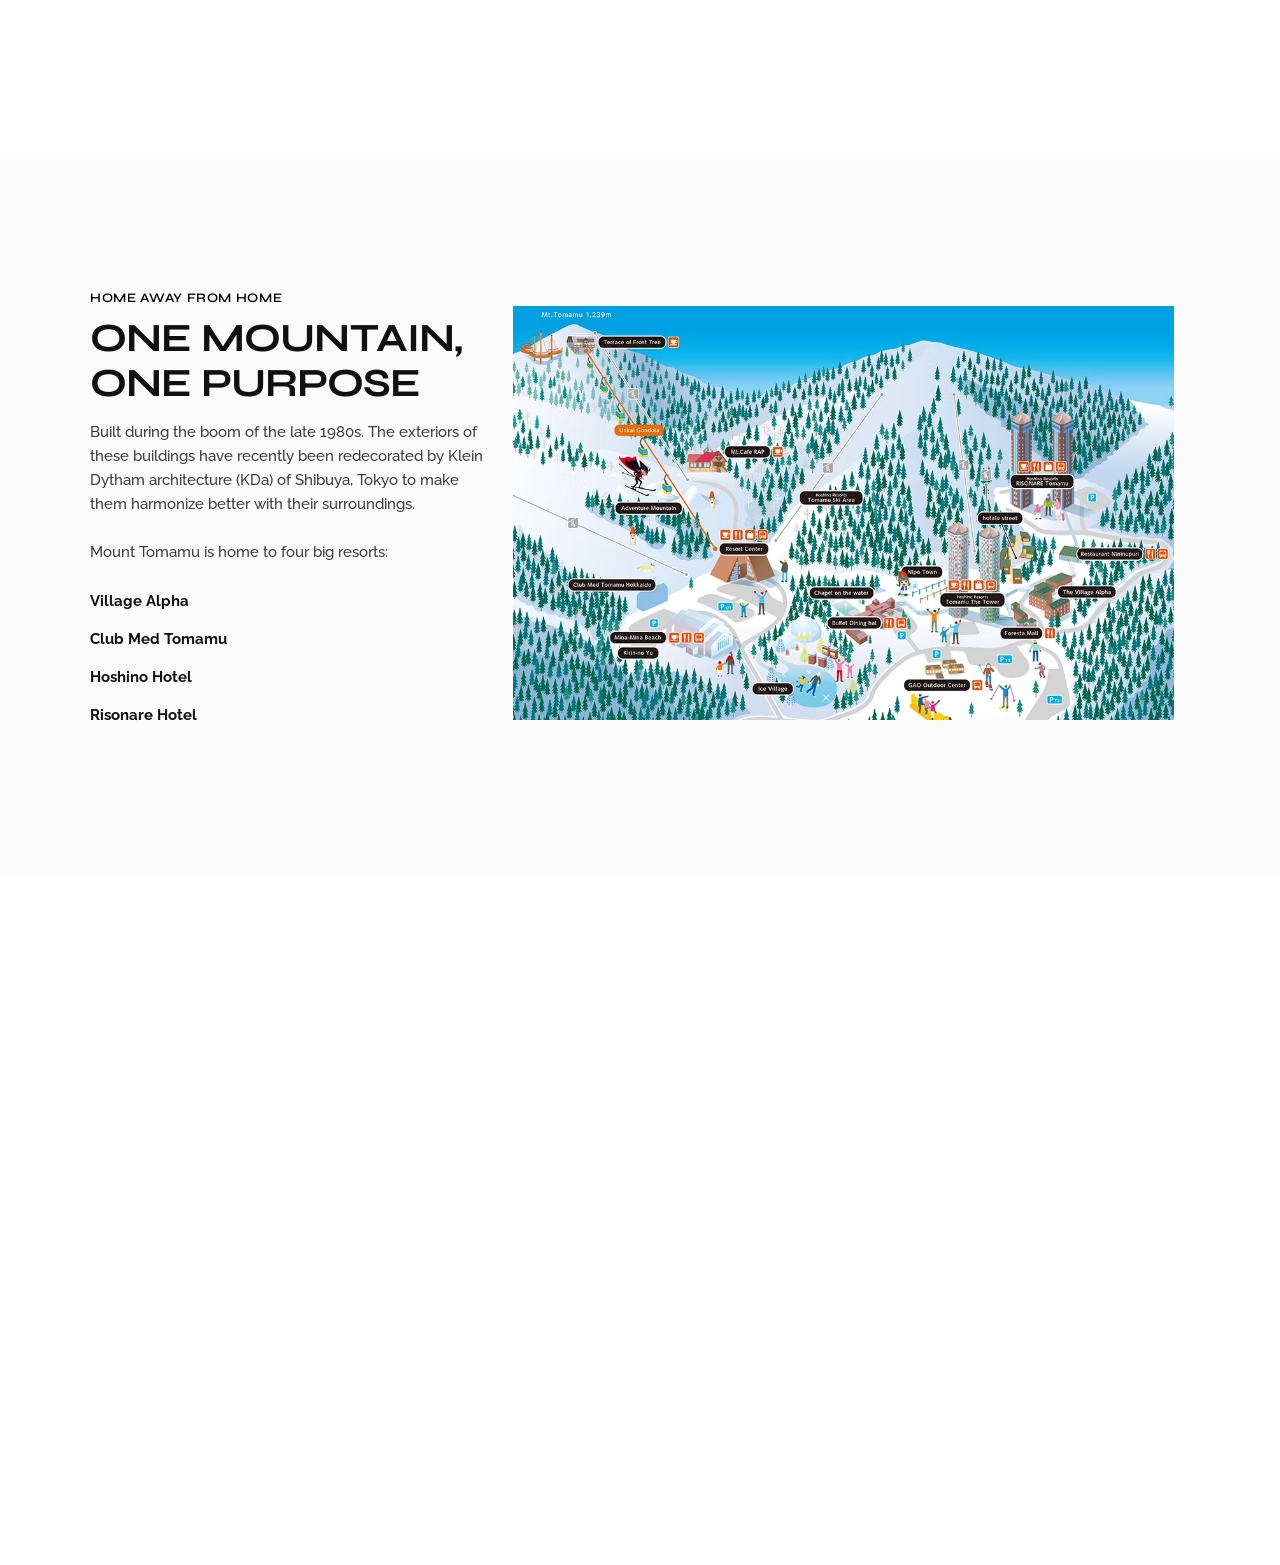
==== commit 09c98f1d: "Update ski lesson pop=up" ====
--- a/index.html
+++ b/index.html
@@ -6740,8 +6740,8 @@
             <div class="qodef-mp-content-container">
                 <a class="qodef-mp-close" href="javascript:void(0)">
                     <span class="qodef-icon-elegant-icons icon_close"></span> </a>
-                <h6 class="qodef-mp-title">Book your ski lessons today</h6>
-                <p class="qodef-mp-subtitle">Swiss Ski School for everyone</p>
+                <h6 class="qodef-mp-title">Book your ski/snowboard lessons today</h6>
+                <p class="qodef-mp-subtitle">Ski/Snowboard Camp for everyone</p>
                 <a itemprop="url" href="/contact/" class="qodef-mp-link" target="_blank"></a>
             </div>
             <div class="qodef-mp-image"><img width="246" height="210" src="https://sunnyyyap1011tech.github.io/tomamux-website-html/uploads/2021/09/marketing-img-1.png"
